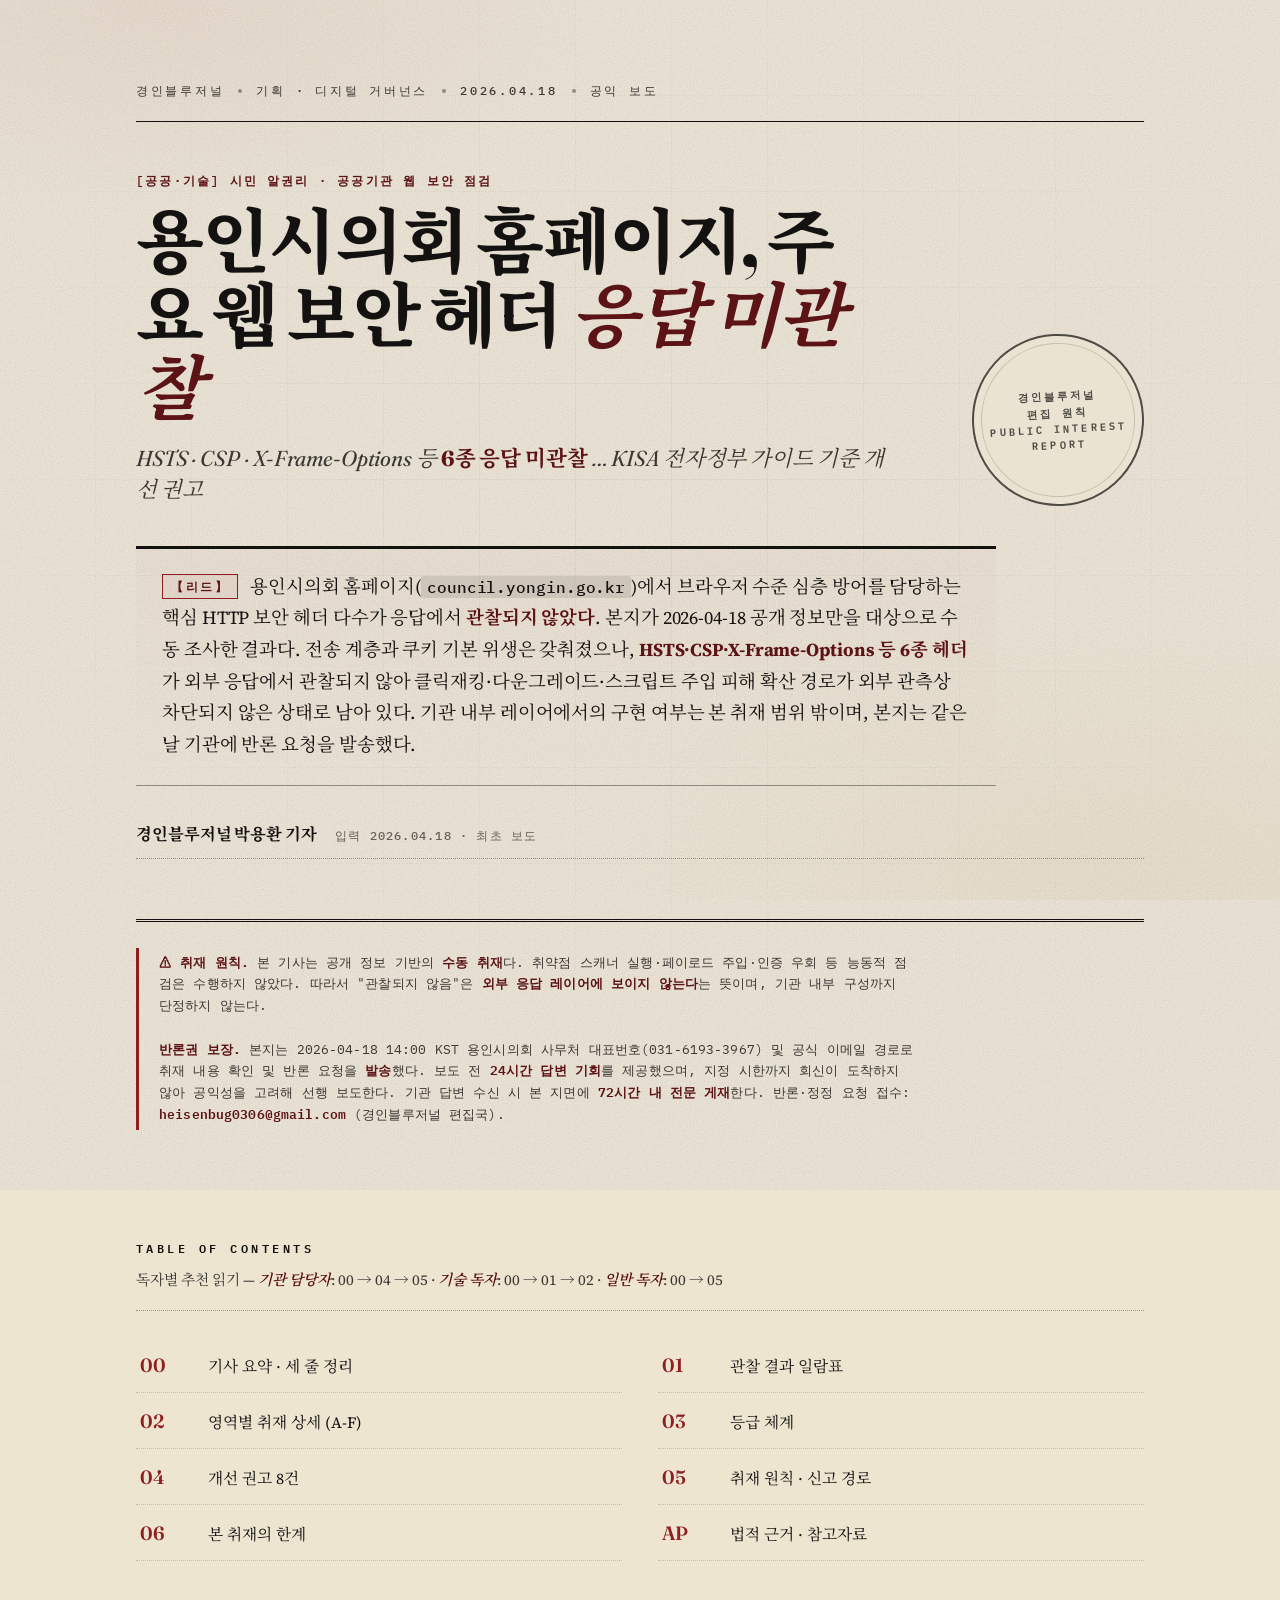
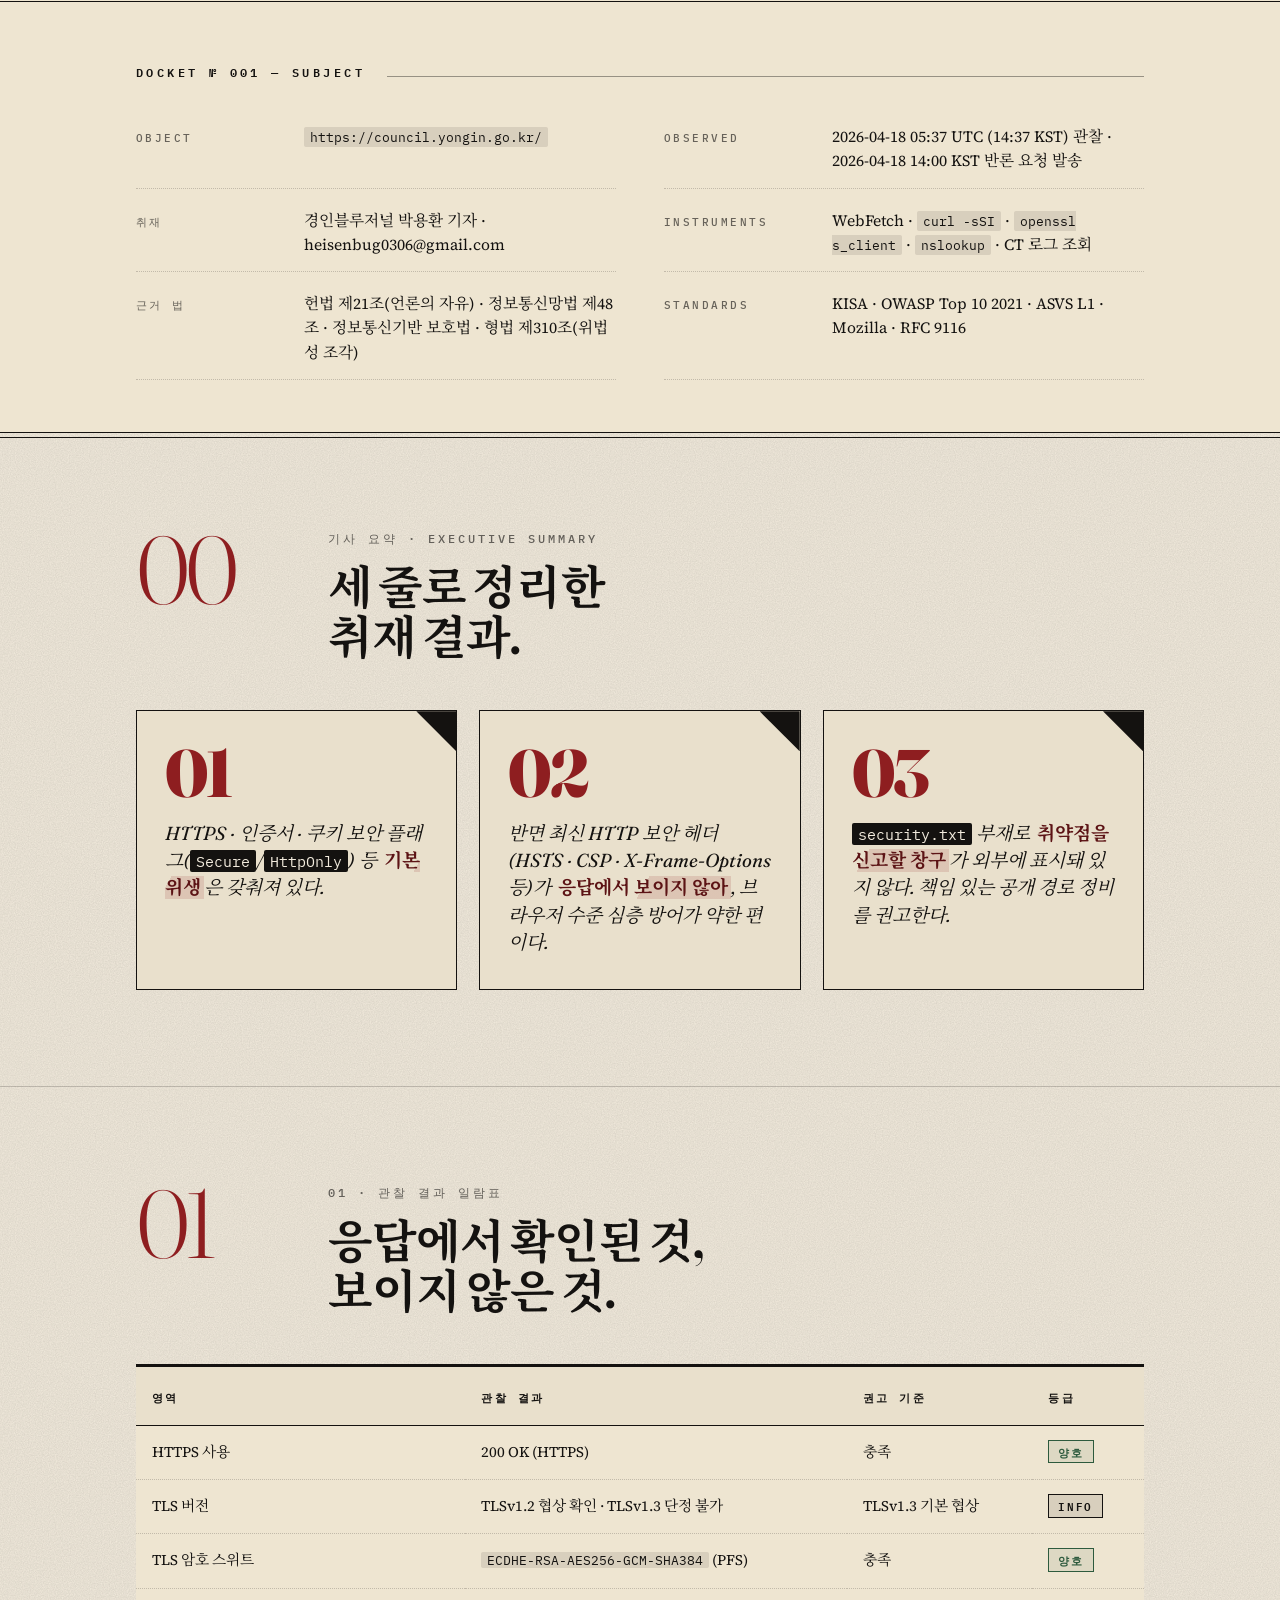
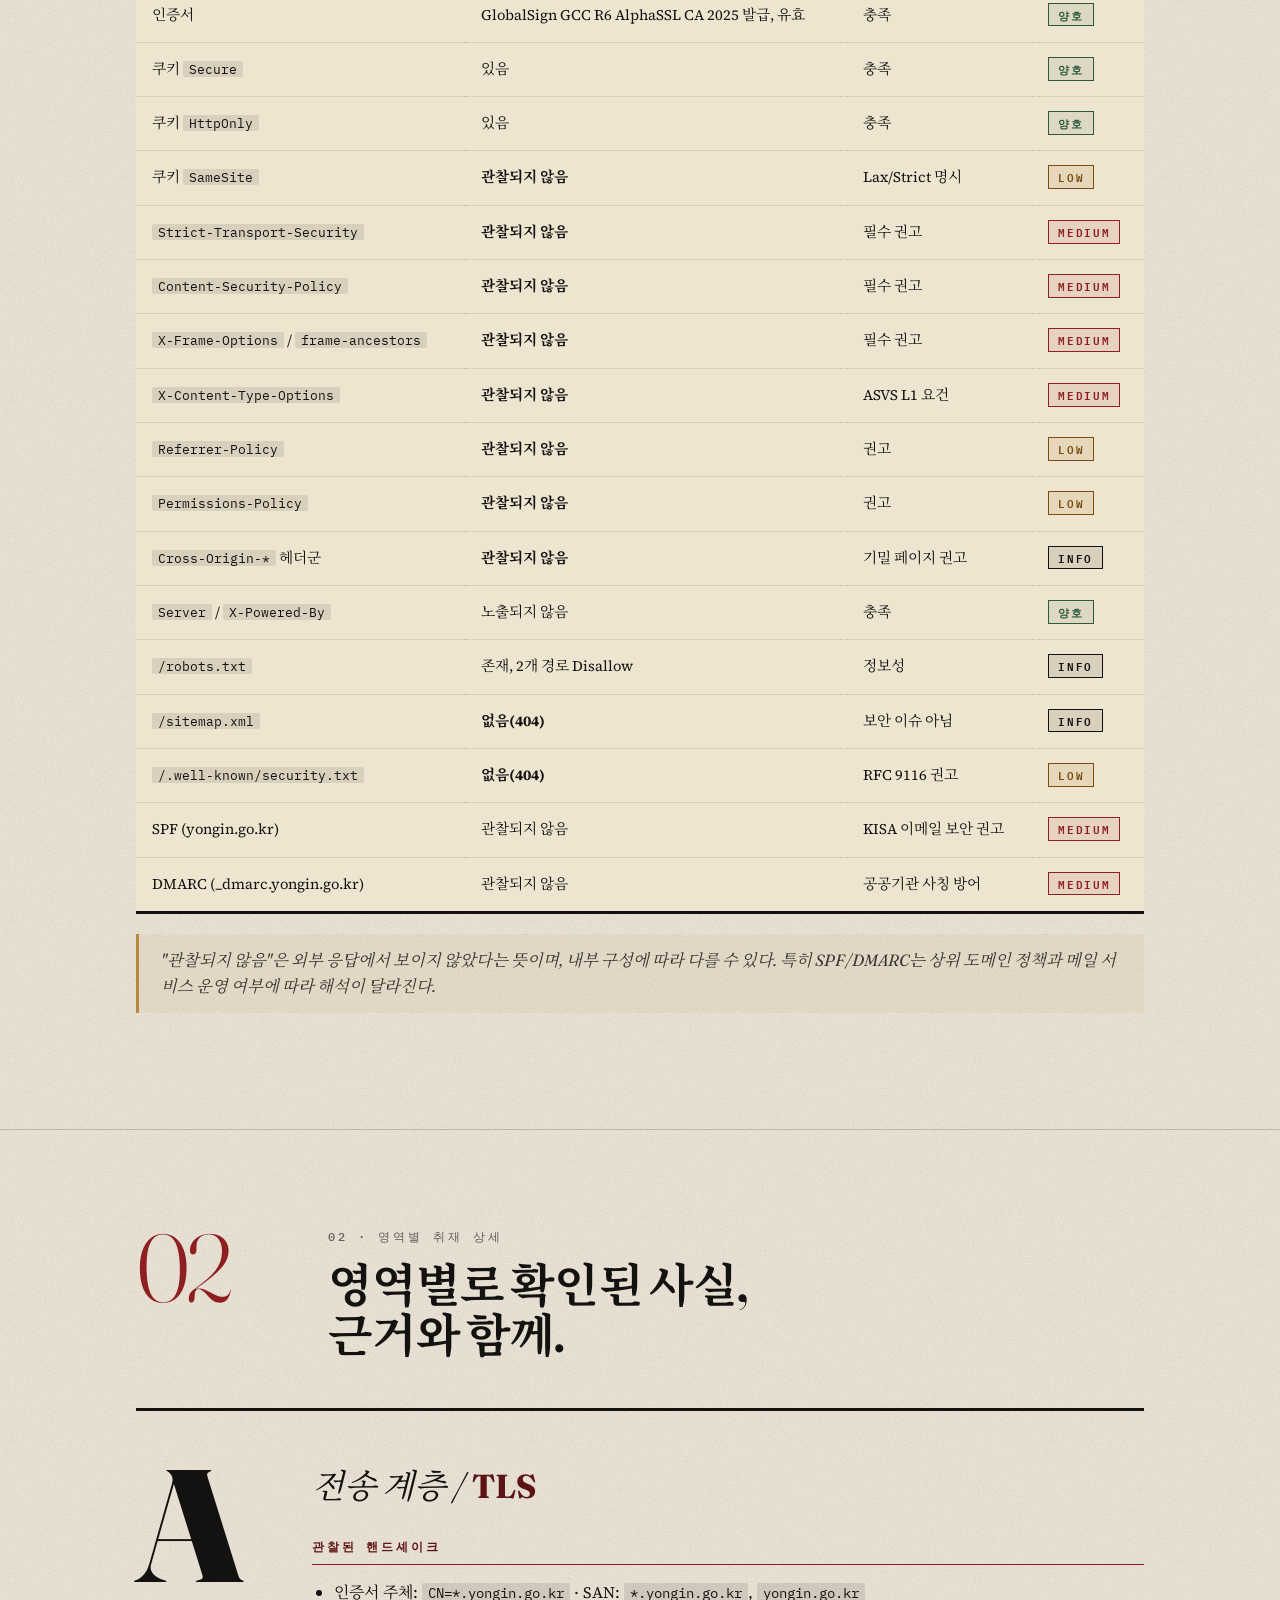
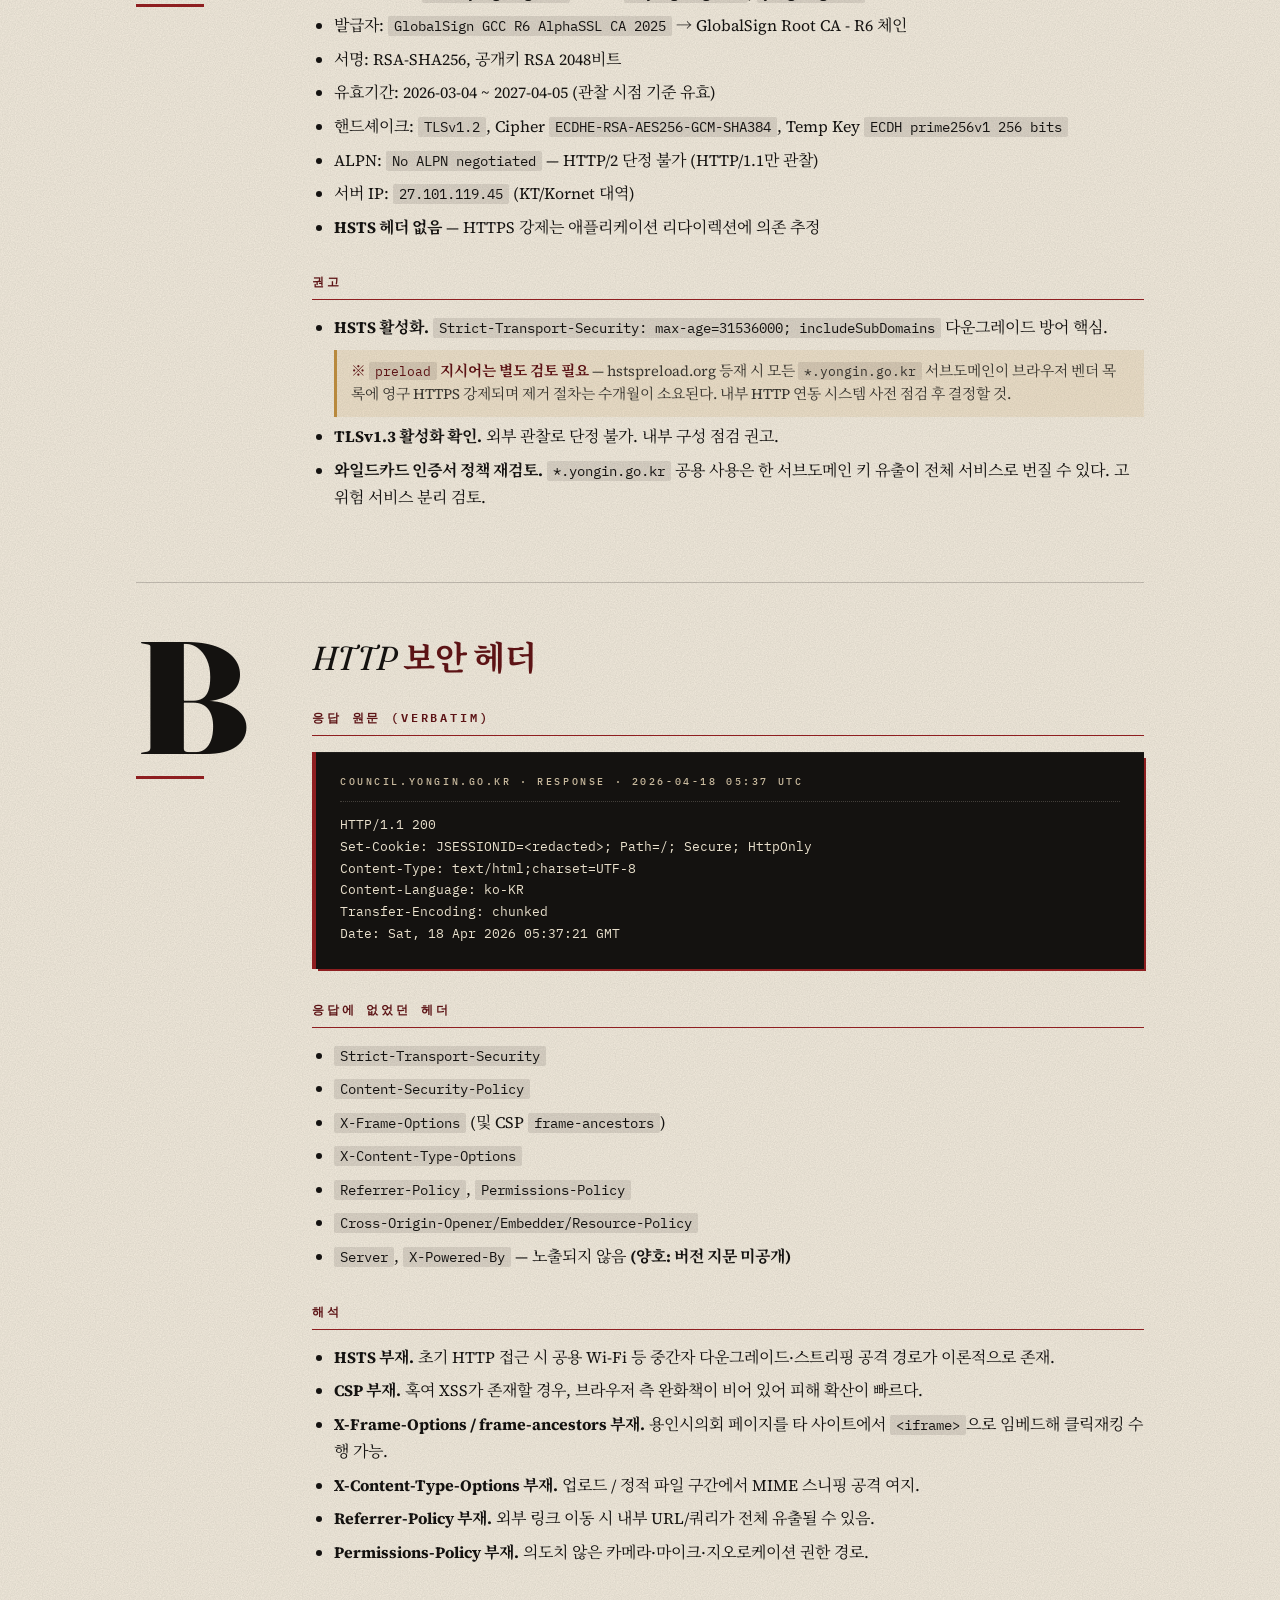
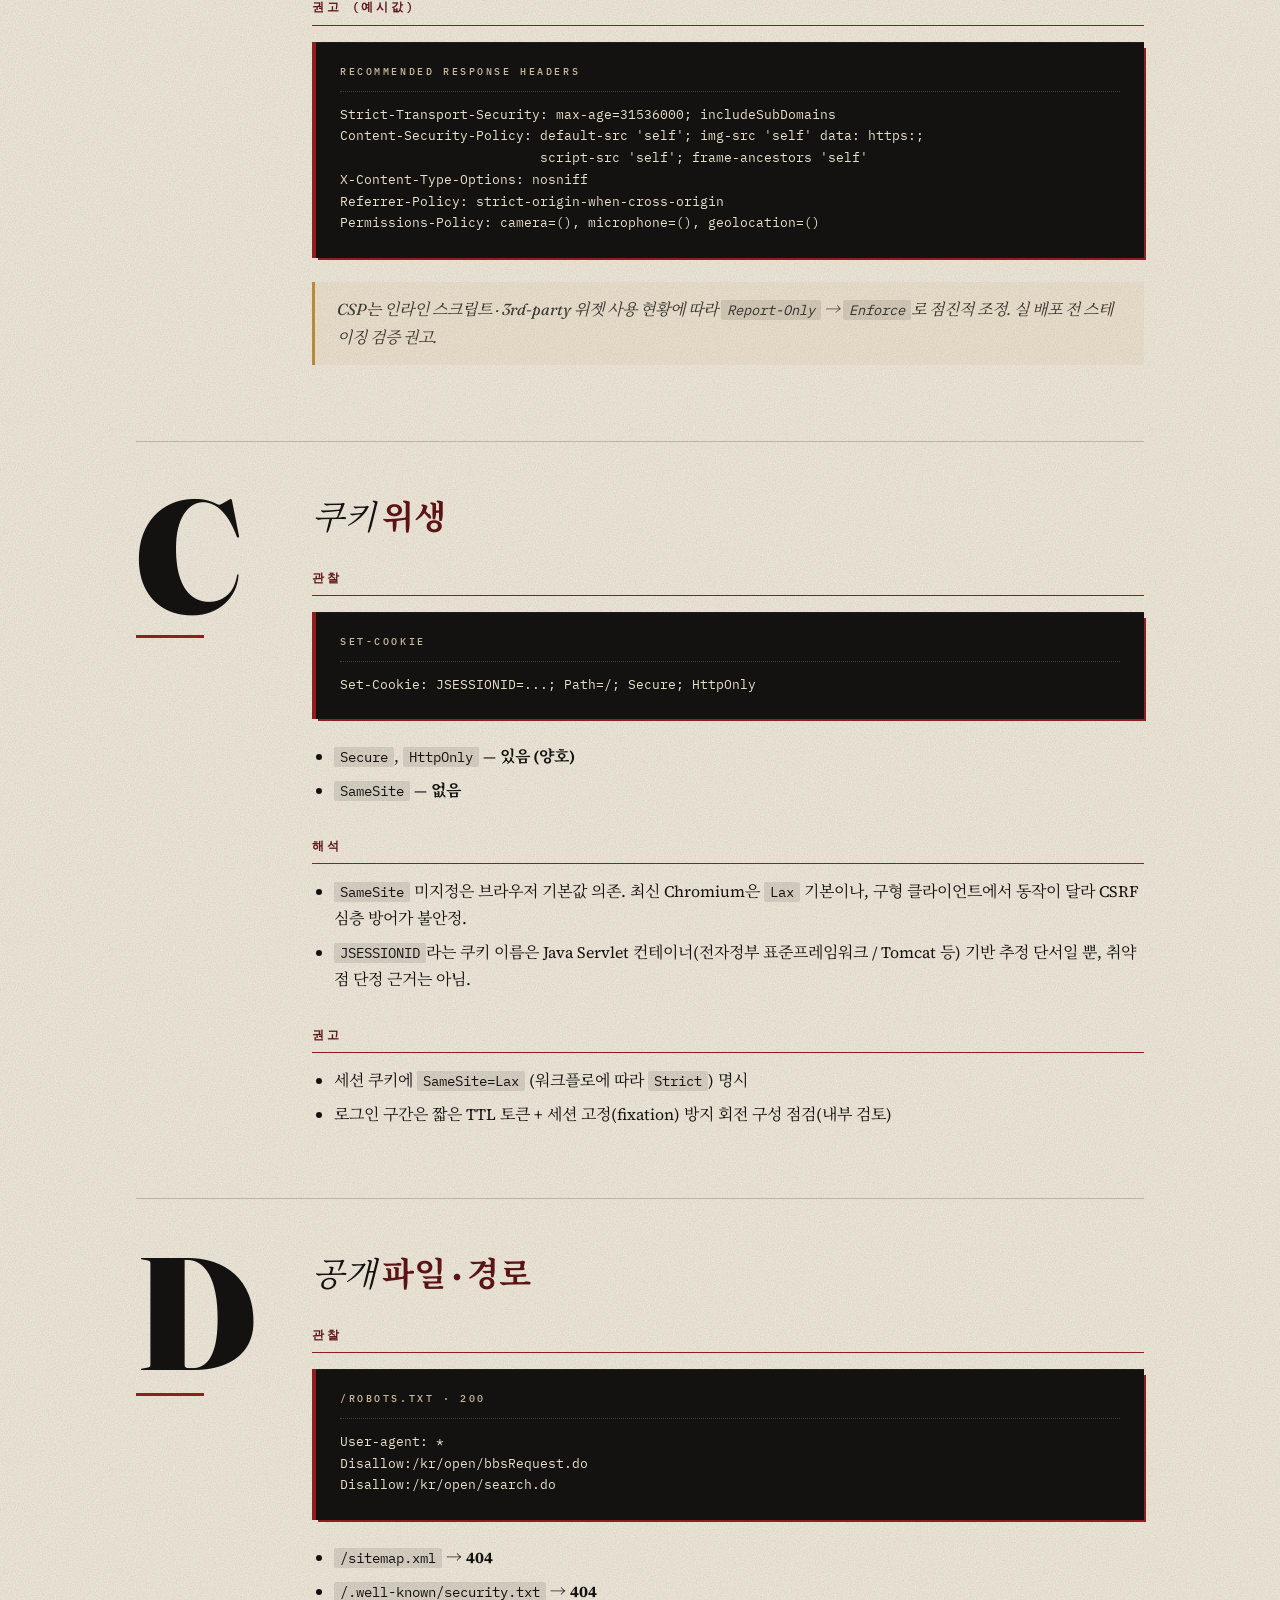
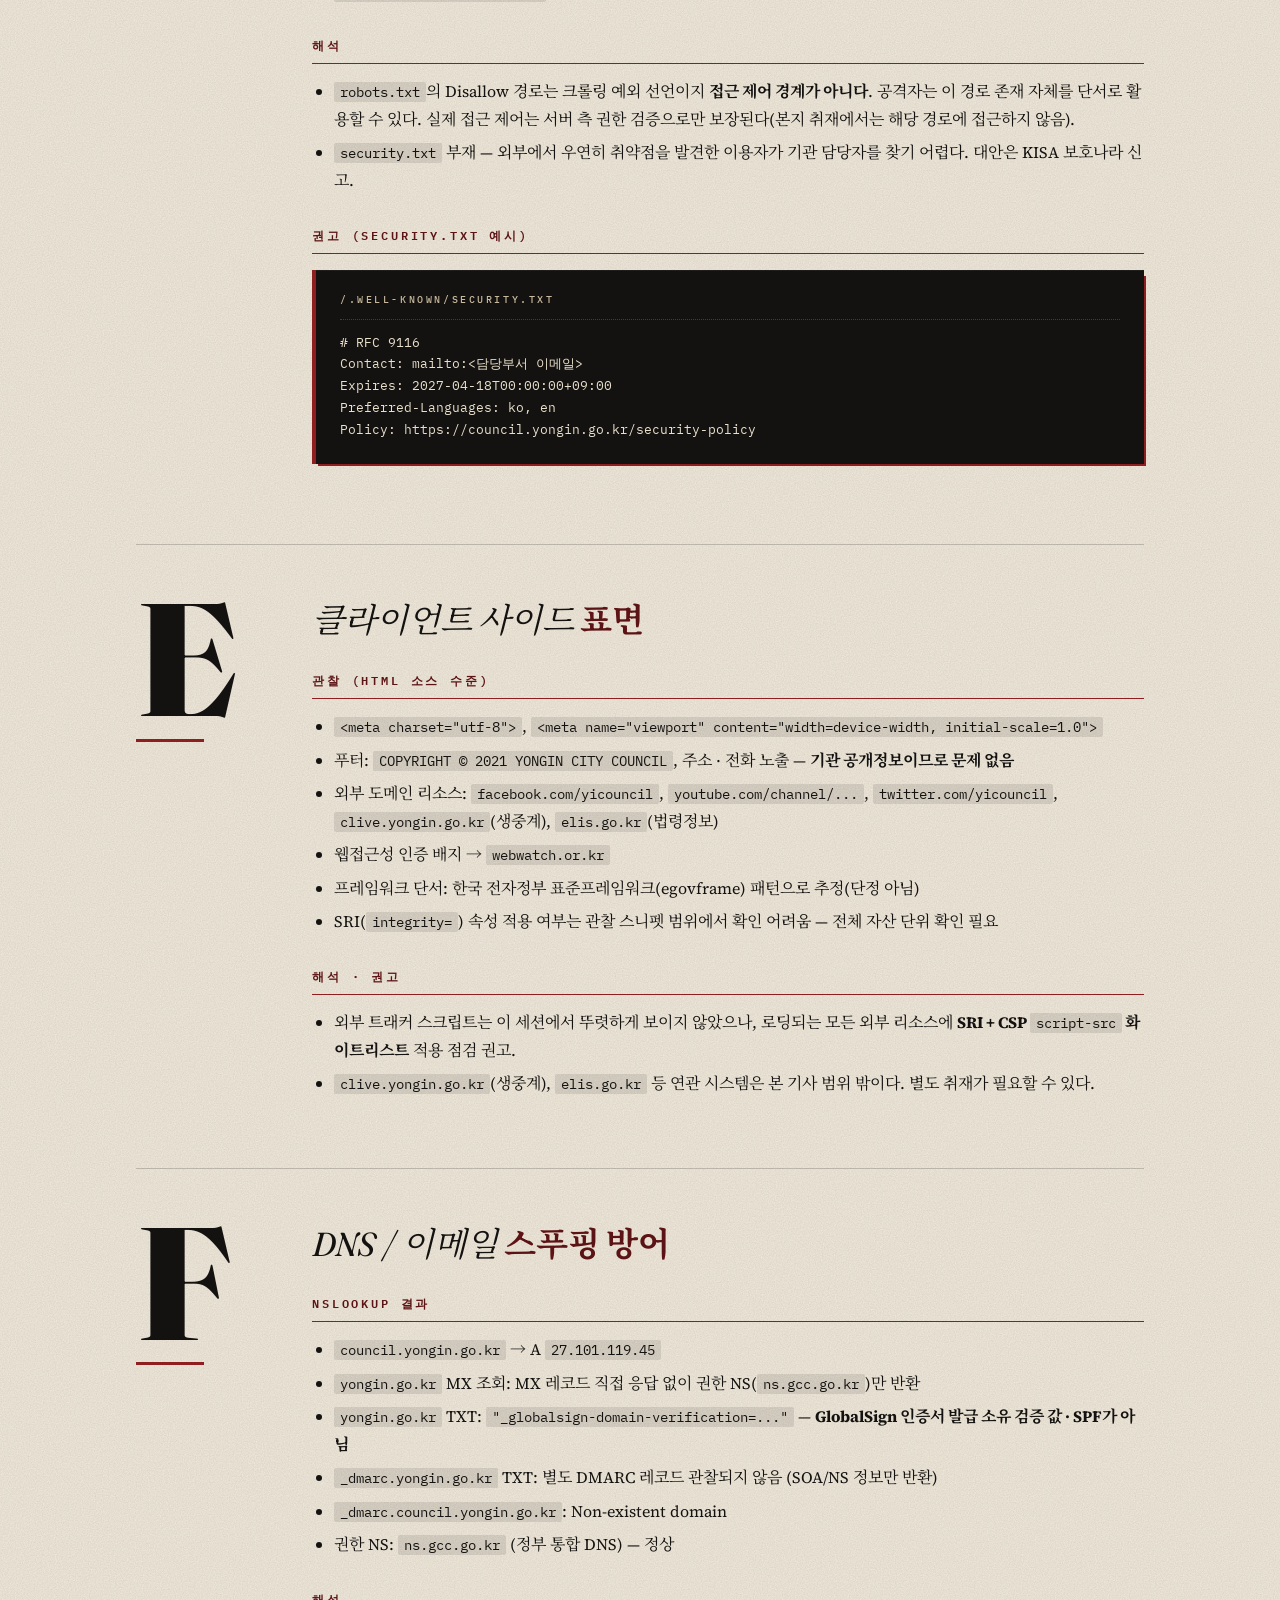
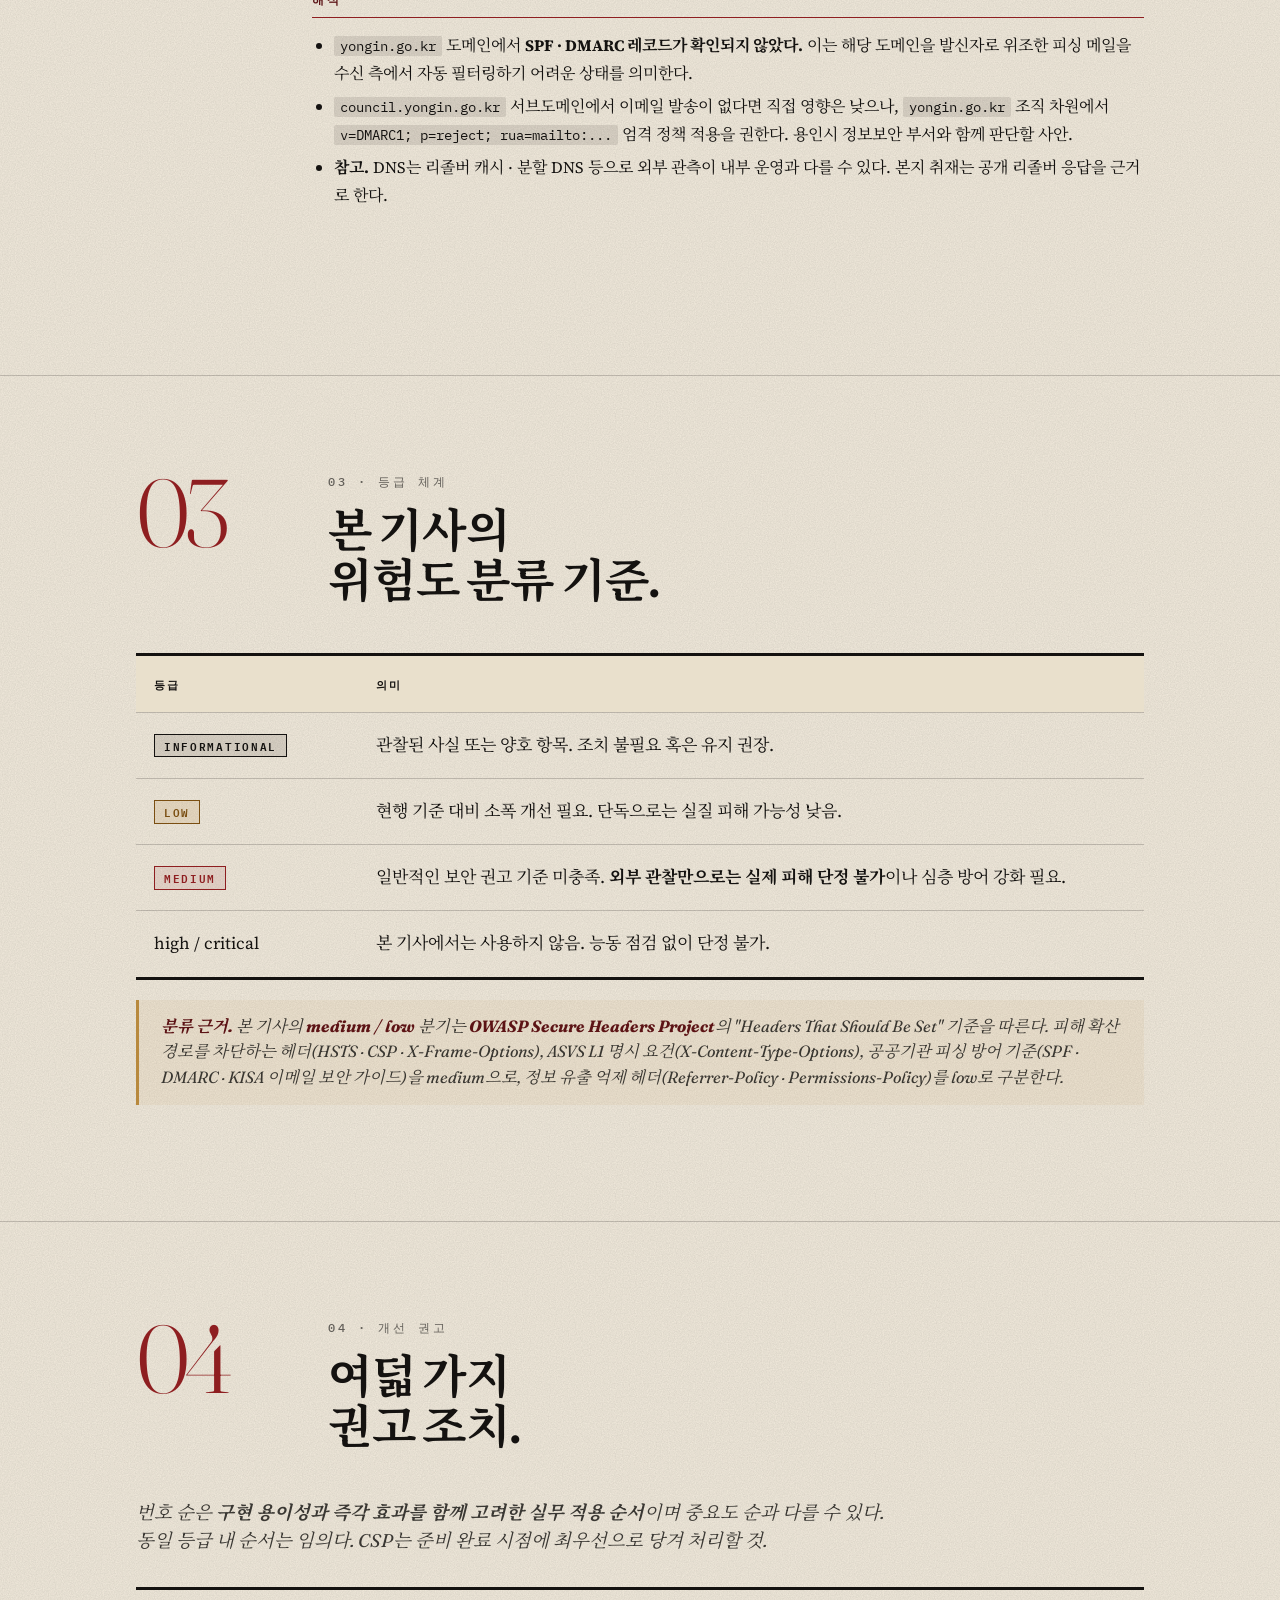
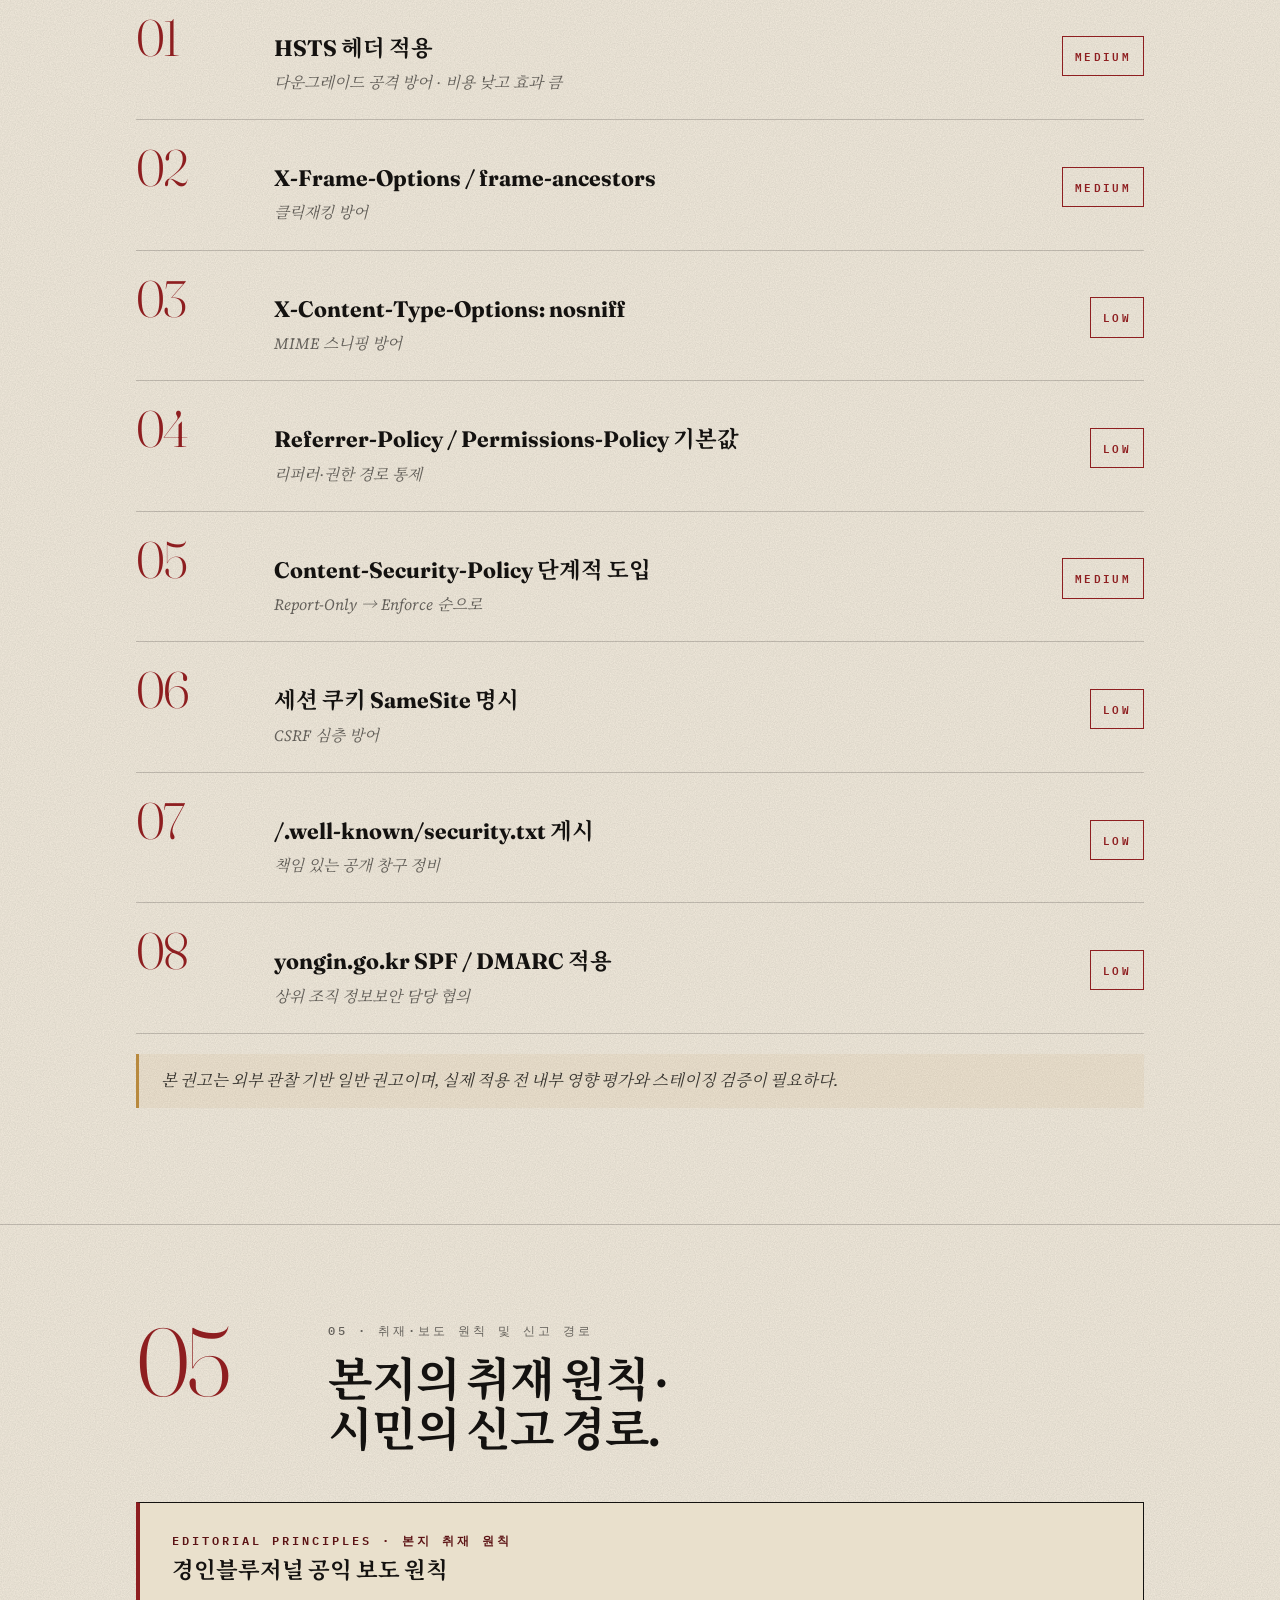
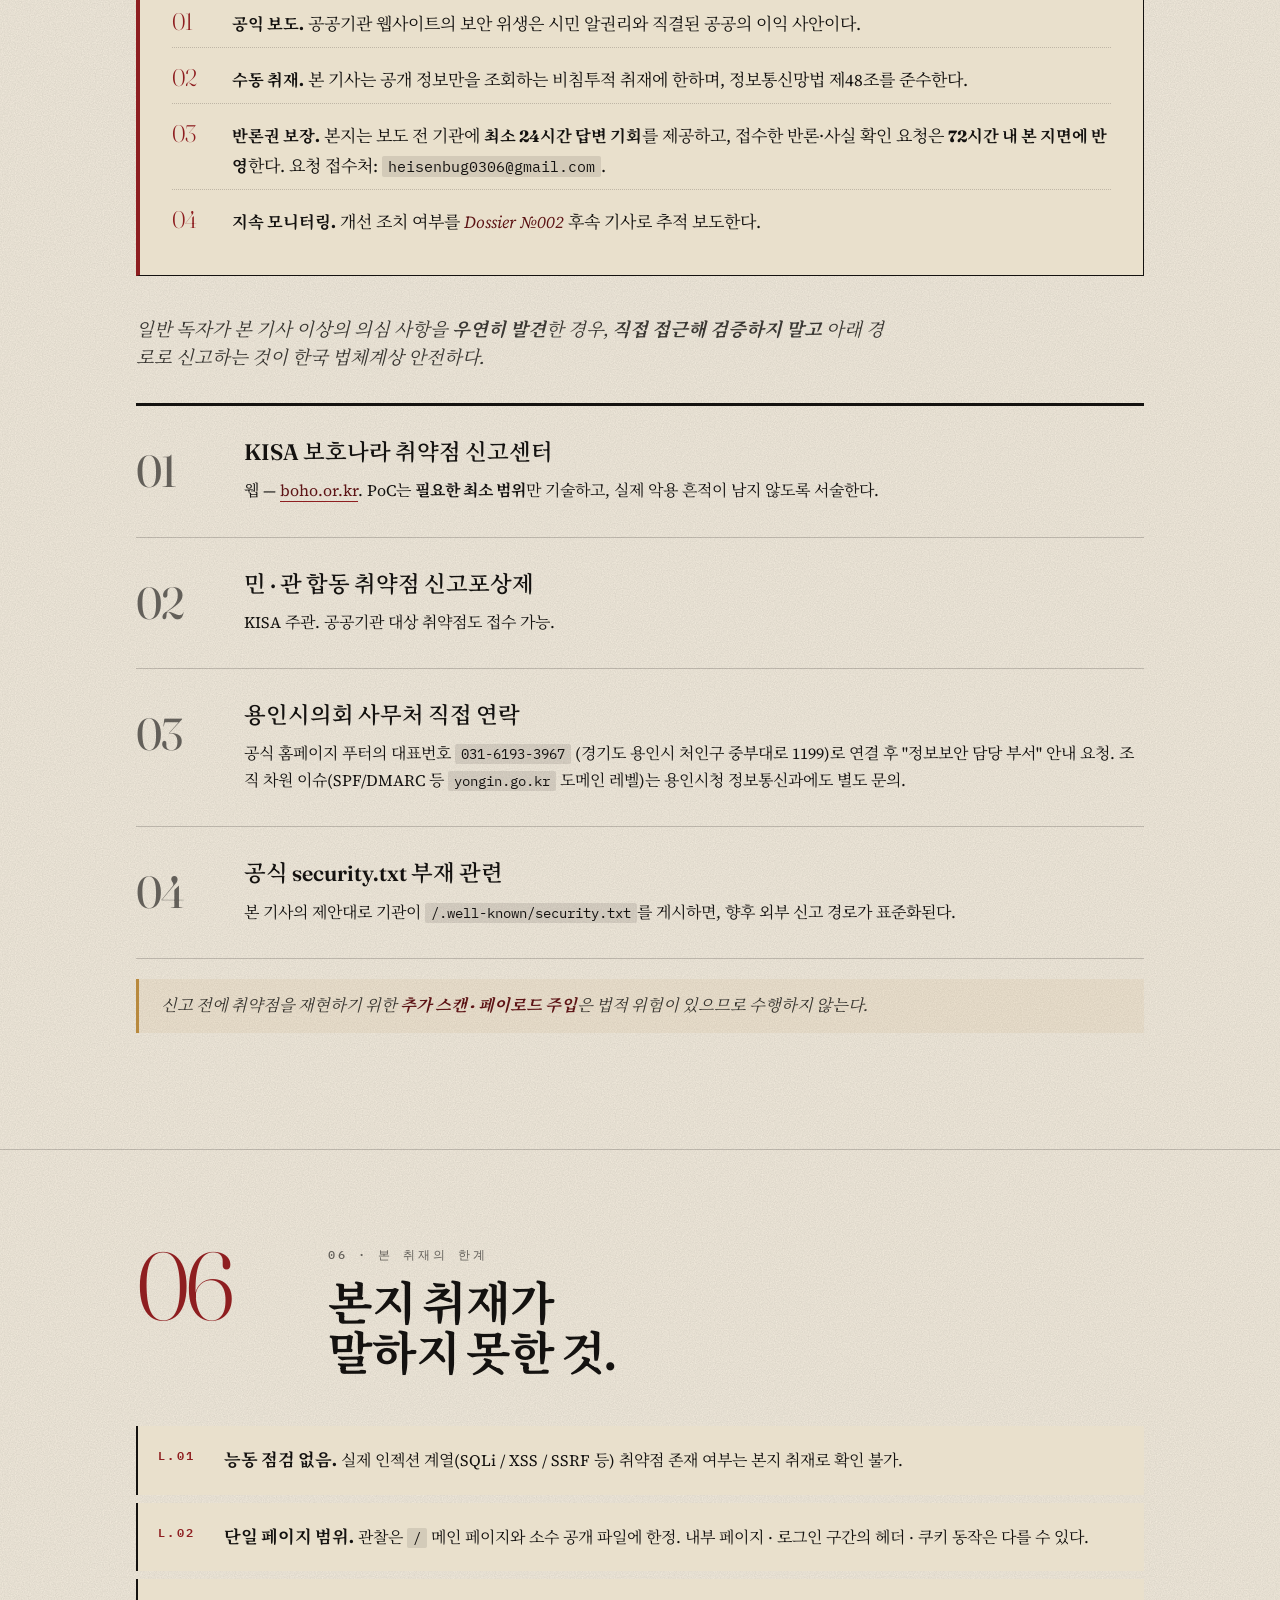
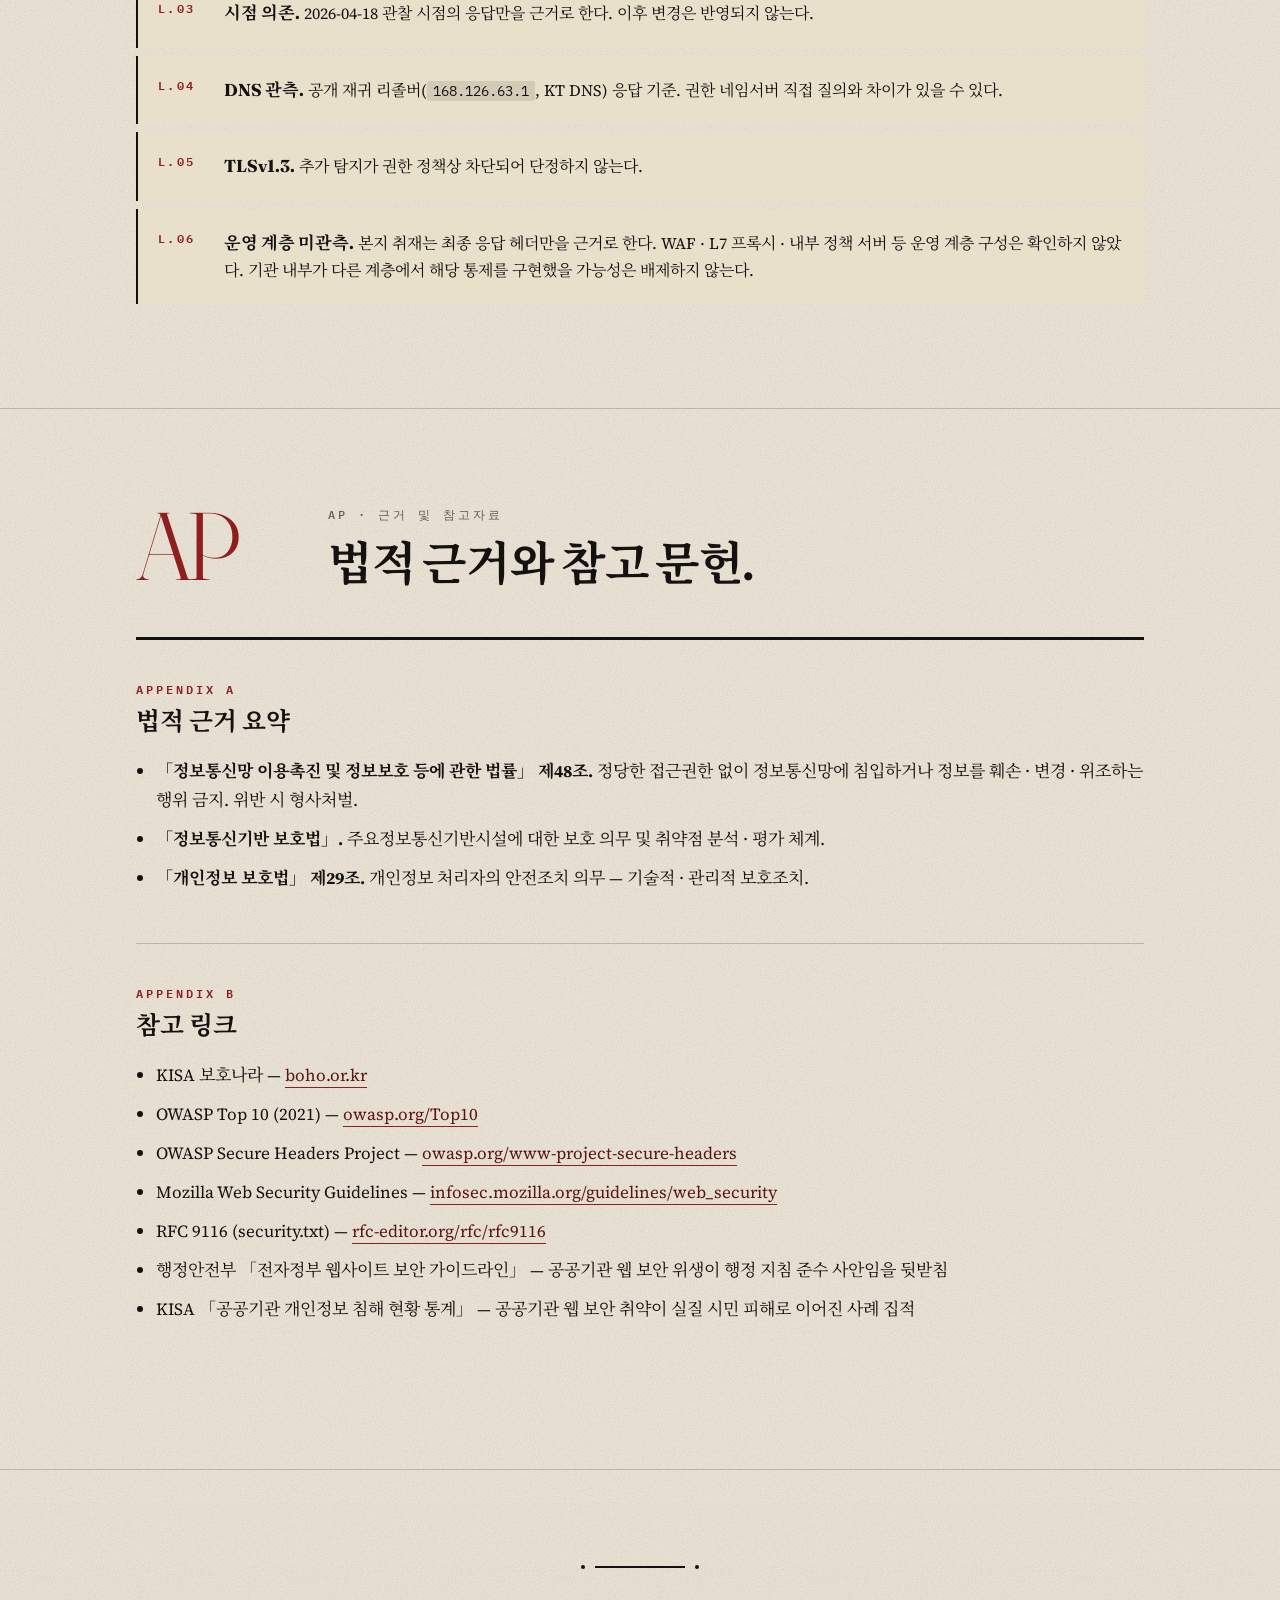
==== index.html @ bea43723 "Initial commit: Dossier №001 · 용인시의회 웹 보안 관찰 기사 - 경인블루저널 박용환 기자 공익 보도 기획 기사 - council.yongin.go.kr 수" ====
<!DOCTYPE html>
<html lang="ko">
<head>
<meta charset="UTF-8">
<meta name="viewport" content="width=device-width, initial-scale=1">
<title>용인시의회 홈페이지, 주요 웹 보안 헤더 응답 미관찰 — 경인블루저널</title>
<meta name="description" content="경인블루저널 기획 취재. 용인시의회(council.yongin.go.kr) HTTP 보안 헤더 6종 응답 미관찰. 2026-04-18 공개 정보 기반 조사.">
<link rel="stylesheet" href="fonts/fonts.css">
<link rel="stylesheet" href="styles.css">
</head>
<body>
<div class="scroll-progress" id="progress" aria-hidden="true"></div>

<!-- MASTHEAD · 기사 Hero -->
<header class="masthead">
  <div class="wrap masthead__inner stagger">
    <div class="masthead__eyebrow">
      <span>경인블루저널</span>
      <span class="dot" aria-hidden="true"></span>
      <span>기획 · 디지털 거버넌스</span>
      <span class="dot" aria-hidden="true"></span>
      <span>2026.04.18</span>
      <span class="dot" aria-hidden="true"></span>
      <span>공익 보도</span>
    </div>

    <div class="masthead__display">
      <div class="masthead__headline">
        <p class="masthead__kicker">[공공·기술] 시민 알권리 · 공공기관 웹 보안 점검</p>
        <h1 class="masthead__title-main">용인시의회 홈페이지, 주요 웹 보안 헤더 <em>응답 미관찰</em></h1>
        <p class="masthead__subtitle">HSTS · CSP · X-Frame-Options 등 <strong>6종 응답 미관찰</strong> … KISA 전자정부 가이드 기준 개선 권고</p>
      </div>
      <div class="masthead__stamp" aria-hidden="true">
        <span>경인블루저널<br>편집 원칙<br>PUBLIC INTEREST<br>REPORT</span>
      </div>
    </div>

    <p class="masthead__lead">
      <strong>【리드】</strong> 용인시의회 홈페이지(<code>council.yongin.go.kr</code>)에서 브라우저 수준 심층 방어를 담당하는 핵심 HTTP 보안 헤더 다수가 응답에서 <strong>관찰되지 않았다</strong>. 본지가 2026-04-18 공개 정보만을 대상으로 수동 조사한 결과다. 전송 계층과 쿠키 기본 위생은 갖춰졌으나, <strong>HSTS·CSP·X-Frame-Options 등 6종 헤더</strong>가 외부 응답에서 관찰되지 않아 클릭재킹·다운그레이드·스크립트 주입 피해 확산 경로가 외부 관측상 차단되지 않은 상태로 남아 있다. 기관 내부 레이어에서의 구현 여부는 본 취재 범위 밖이며, 본지는 같은 날 기관에 반론 요청을 발송했다.
    </p>

    <div class="masthead__byline">
      <span class="byline__author">경인블루저널 박용환 기자</span>
      <span class="byline__date">입력 2026.04.18 · 최초 보도</span>
    </div>

    <div class="masthead__foot">
      <p class="disclaimer">
        <strong>⚠ 취재 원칙.</strong> 본 기사는 공개 정보 기반의 <strong>수동 취재</strong>다. 취약점 스캐너 실행·페이로드 주입·인증 우회 등 능동적 점검은 수행하지 않았다. 따라서 "관찰되지 않음"은 <strong>외부 응답 레이어에 보이지 않는다</strong>는 뜻이며, 기관 내부 구성까지 단정하지 않는다.<br><br>
        <strong>반론권 보장.</strong> 본지는 2026-04-18 14:00 KST 용인시의회 사무처 대표번호(031-6193-3967) 및 공식 이메일 경로로 취재 내용 확인 및 반론 요청을 <strong>발송</strong>했다. 보도 전 <strong>24시간 답변 기회</strong>를 제공했으며, 지정 시한까지 회신이 도착하지 않아 공익성을 고려해 선행 보도한다. 기관 답변 수신 시 본 지면에 <strong>72시간 내 전문 게재</strong>한다. 반론·정정 요청 접수: <strong>heisenbug0306@gmail.com</strong> (경인블루저널 편집국).
      </p>
    </div>
  </div>
</header>

<!-- TABLE OF CONTENTS -->
<nav class="toc reveal" aria-label="문서 목차">
  <div class="wrap">
    <div class="toc__head">
      <span class="toc__label">Table of Contents</span>
      <p class="toc__sub">독자별 추천 읽기 — <em>기관 담당자</em>: 00 → 04 → 05 · <em>기술 독자</em>: 00 → 01 → 02 · <em>일반 독자</em>: 00 → 05</p>
    </div>
    <ol class="toc__list">
      <li><a href="#summary"><span class="toc__num">00</span><span class="toc__text">기사 요약 · 세 줄 정리</span></a></li>
      <li><a href="#ledger"><span class="toc__num">01</span><span class="toc__text">관찰 결과 일람표</span></a></li>
      <li><a href="#observations"><span class="toc__num">02</span><span class="toc__text">영역별 취재 상세 (A-F)</span></a></li>
      <li><a href="#risk"><span class="toc__num">03</span><span class="toc__text">등급 체계</span></a></li>
      <li><a href="#recs"><span class="toc__num">04</span><span class="toc__text">개선 권고 8건</span></a></li>
      <li><a href="#disclosure"><span class="toc__num">05</span><span class="toc__text">취재 원칙 · 신고 경로</span></a></li>
      <li><a href="#limits"><span class="toc__num">06</span><span class="toc__text">본 취재의 한계</span></a></li>
      <li><a href="#appendix"><span class="toc__num">AP</span><span class="toc__text">법적 근거 · 참고자료</span></a></li>
    </ol>
  </div>
</nav>

<!-- DOCKET -->
<section class="docket reveal">
  <div class="wrap">
    <div class="docket__head">
      <span class="docket__label">Docket № 001 — Subject</span>
      <div class="docket__rule"></div>
    </div>
    <dl class="docket__list">
      <div><dt>Object</dt><dd><code>https://council.yongin.go.kr/</code></dd></div>
      <div><dt>Observed</dt><dd>2026-04-18 05:37 UTC (14:37 KST) 관찰 · 2026-04-18 14:00 KST 반론 요청 발송</dd></div>
      <div><dt>취재</dt><dd>경인블루저널 박용환 기자 · heisenbug0306@gmail.com</dd></div>
      <div><dt>Instruments</dt><dd>WebFetch · <code>curl -sSI</code> · <code>openssl s_client</code> · <code>nslookup</code> · CT 로그 조회</dd></div>
      <div><dt>근거 법</dt><dd>헌법 제21조(언론의 자유) · 정보통신망법 제48조 · 정보통신기반 보호법 · 형법 제310조(위법성 조각)</dd></div>
      <div><dt>Standards</dt><dd>KISA · OWASP Top 10 2021 · ASVS L1 · Mozilla · RFC 9116</dd></div>
    </dl>
  </div>
</section>

<!-- 00 EXECUTIVE SUMMARY -->
<section class="section reveal" id="summary">
  <div class="wrap">
    <header class="section__head">
      <div class="section__num">00</div>
      <div>
        <span class="section__label">기사 요약 · Executive Summary</span>
        <h2 class="section__title">세 줄로 정리한<br>취재 결과.</h2>
      </div>
    </header>
    <ol class="summary-grid">
      <li>
        <span class="summary__num">01</span>
        <p>HTTPS · 인증서 · 쿠키 보안 플래그(<code>Secure</code>/<code>HttpOnly</code>) 등 <em>기본 위생</em>은 갖춰져 있다.</p>
      </li>
      <li>
        <span class="summary__num">02</span>
        <p>반면 최신 HTTP 보안 헤더(HSTS · CSP · X-Frame-Options 등)가 <em>응답에서 보이지 않아</em>, 브라우저 수준 심층 방어가 약한 편이다.</p>
      </li>
      <li>
        <span class="summary__num">03</span>
        <p><code>security.txt</code> 부재로 <em>취약점을 신고할 창구</em>가 외부에 표시돼 있지 않다. 책임 있는 공개 경로 정비를 권고한다.</p>
      </li>
    </ol>
  </div>
</section>

<!-- 01 LEDGER -->
<section class="section reveal" id="ledger">
  <div class="wrap">
    <header class="section__head">
      <div class="section__num">01</div>
      <div>
        <span class="section__label">01 · 관찰 결과 일람표</span>
        <h2 class="section__title">응답에서 확인된 것,<br>보이지 않은 것.</h2>
      </div>
    </header>
    <div class="ledger-wrap">
      <table class="ledger">
        <thead>
          <tr><th scope="col">영역</th><th scope="col">관찰 결과</th><th scope="col">권고 기준</th><th scope="col">등급</th></tr>
        </thead>
        <tbody>
          <tr><td>HTTPS 사용</td><td>200 OK (HTTPS)</td><td>충족</td><td><span class="chip chip--ok">양호</span></td></tr>
          <tr><td>TLS 버전</td><td>TLSv1.2 협상 확인 · TLSv1.3 단정 불가</td><td>TLSv1.3 기본 협상</td><td><span class="chip chip--info">info</span></td></tr>
          <tr><td>TLS 암호 스위트</td><td><code>ECDHE-RSA-AES256-GCM-SHA384</code> (PFS)</td><td>충족</td><td><span class="chip chip--ok">양호</span></td></tr>
          <tr><td>인증서</td><td>GlobalSign GCC R6 AlphaSSL CA 2025 발급, 유효</td><td>충족</td><td><span class="chip chip--ok">양호</span></td></tr>
          <tr><td>쿠키 <code>Secure</code></td><td>있음</td><td>충족</td><td><span class="chip chip--ok">양호</span></td></tr>
          <tr><td>쿠키 <code>HttpOnly</code></td><td>있음</td><td>충족</td><td><span class="chip chip--ok">양호</span></td></tr>
          <tr><td>쿠키 <code>SameSite</code></td><td><strong>관찰되지 않음</strong></td><td>Lax/Strict 명시</td><td><span class="chip chip--low">low</span></td></tr>
          <tr><td><code>Strict-Transport-Security</code></td><td><strong>관찰되지 않음</strong></td><td>필수 권고</td><td><span class="chip chip--medium">medium</span></td></tr>
          <tr><td><code>Content-Security-Policy</code></td><td><strong>관찰되지 않음</strong></td><td>필수 권고</td><td><span class="chip chip--medium">medium</span></td></tr>
          <tr><td><code>X-Frame-Options</code> / <code>frame-ancestors</code></td><td><strong>관찰되지 않음</strong></td><td>필수 권고</td><td><span class="chip chip--medium">medium</span></td></tr>
          <tr><td><code>X-Content-Type-Options</code></td><td><strong>관찰되지 않음</strong></td><td>ASVS L1 요건</td><td><span class="chip chip--medium">medium</span></td></tr>
          <tr><td><code>Referrer-Policy</code></td><td><strong>관찰되지 않음</strong></td><td>권고</td><td><span class="chip chip--low">low</span></td></tr>
          <tr><td><code>Permissions-Policy</code></td><td><strong>관찰되지 않음</strong></td><td>권고</td><td><span class="chip chip--low">low</span></td></tr>
          <tr><td><code>Cross-Origin-*</code> 헤더군</td><td><strong>관찰되지 않음</strong></td><td>기밀 페이지 권고</td><td><span class="chip chip--info">info</span></td></tr>
          <tr><td><code>Server</code> / <code>X-Powered-By</code></td><td>노출되지 않음</td><td>충족</td><td><span class="chip chip--ok">양호</span></td></tr>
          <tr><td><code>/robots.txt</code></td><td>존재, 2개 경로 Disallow</td><td>정보성</td><td><span class="chip chip--info">info</span></td></tr>
          <tr><td><code>/sitemap.xml</code></td><td><strong>없음(404)</strong></td><td>보안 이슈 아님</td><td><span class="chip chip--info">info</span></td></tr>
          <tr><td><code>/.well-known/security.txt</code></td><td><strong>없음(404)</strong></td><td>RFC 9116 권고</td><td><span class="chip chip--low">low</span></td></tr>
          <tr><td>SPF (yongin.go.kr)</td><td>관찰되지 않음</td><td>KISA 이메일 보안 권고</td><td><span class="chip chip--medium">medium</span></td></tr>
          <tr><td>DMARC (_dmarc.yongin.go.kr)</td><td>관찰되지 않음</td><td>공공기관 사칭 방어</td><td><span class="chip chip--medium">medium</span></td></tr>
        </tbody>
      </table>
    </div>
    <p class="note">"관찰되지 않음"은 외부 응답에서 보이지 않았다는 뜻이며, 내부 구성에 따라 다를 수 있다. 특히 SPF/DMARC는 상위 도메인 정책과 메일 서비스 운영 여부에 따라 해석이 달라진다.</p>
  </div>
</section>

<!-- 02 OBSERVATIONS -->
<section class="section reveal" id="observations">
  <div class="wrap">
    <header class="section__head">
      <div class="section__num">02</div>
      <div>
        <span class="section__label">02 · 영역별 취재 상세</span>
        <h2 class="section__title">영역별로 확인된 사실,<br>근거와 함께.</h2>
      </div>
    </header>

    <article class="observation">
      <div class="observation__letter" aria-hidden="true">A</div>
      <div class="observation__body">
        <h3>전송 계층 / <em>TLS</em></h3>
        <h4>관찰된 핸드셰이크</h4>
        <ul>
          <li>인증서 주체: <code>CN=*.yongin.go.kr</code> · SAN: <code>*.yongin.go.kr</code>, <code>yongin.go.kr</code></li>
          <li>발급자: <code>GlobalSign GCC R6 AlphaSSL CA 2025</code> → GlobalSign Root CA - R6 체인</li>
          <li>서명: RSA-SHA256, 공개키 RSA 2048비트</li>
          <li>유효기간: 2026-03-04 ~ 2027-04-05 (관찰 시점 기준 유효)</li>
          <li>핸드셰이크: <code>TLSv1.2</code>, Cipher <code>ECDHE-RSA-AES256-GCM-SHA384</code>, Temp Key <code>ECDH prime256v1 256 bits</code></li>
          <li>ALPN: <code>No ALPN negotiated</code> — HTTP/2 단정 불가 (HTTP/1.1만 관찰)</li>
          <li>서버 IP: <code>27.101.119.45</code> (KT/Kornet 대역)</li>
          <li><strong>HSTS 헤더 없음</strong> — HTTPS 강제는 애플리케이션 리다이렉션에 의존 추정</li>
        </ul>
        <h4>권고</h4>
        <ul>
          <li><strong>HSTS 활성화.</strong> <code>Strict-Transport-Security: max-age=31536000; includeSubDomains</code> 다운그레이드 방어 핵심. <span class="caution"><strong>※ <code>preload</code> 지시어는 별도 검토 필요</strong> — hstspreload.org 등재 시 모든 <code>*.yongin.go.kr</code> 서브도메인이 브라우저 벤더 목록에 영구 HTTPS 강제되며 제거 절차는 수개월이 소요된다. 내부 HTTP 연동 시스템 사전 점검 후 결정할 것.</span></li>
          <li><strong>TLSv1.3 활성화 확인.</strong> 외부 관찰로 단정 불가. 내부 구성 점검 권고.</li>
          <li><strong>와일드카드 인증서 정책 재검토.</strong> <code>*.yongin.go.kr</code> 공용 사용은 한 서브도메인 키 유출이 전체 서비스로 번질 수 있다. 고위험 서비스 분리 검토.</li>
        </ul>
      </div>
    </article>

    <article class="observation">
      <div class="observation__letter" aria-hidden="true">B</div>
      <div class="observation__body">
        <h3>HTTP <em>보안 헤더</em></h3>
        <h4>응답 원문 (verbatim)</h4>
        <pre class="evidence" data-label="council.yongin.go.kr · response · 2026-04-18 05:37 UTC">HTTP/1.1 200
Set-Cookie: JSESSIONID=&lt;redacted&gt;; Path=/; Secure; HttpOnly
Content-Type: text/html;charset=UTF-8
Content-Language: ko-KR
Transfer-Encoding: chunked
Date: Sat, 18 Apr 2026 05:37:21 GMT</pre>

        <h4>응답에 없었던 헤더</h4>
        <ul>
          <li><code>Strict-Transport-Security</code></li>
          <li><code>Content-Security-Policy</code></li>
          <li><code>X-Frame-Options</code> (및 CSP <code>frame-ancestors</code>)</li>
          <li><code>X-Content-Type-Options</code></li>
          <li><code>Referrer-Policy</code>, <code>Permissions-Policy</code></li>
          <li><code>Cross-Origin-Opener/Embedder/Resource-Policy</code></li>
          <li><code>Server</code>, <code>X-Powered-By</code> — 노출되지 않음 <strong>(양호: 버전 지문 미공개)</strong></li>
        </ul>

        <h4>해석</h4>
        <ul>
          <li><strong>HSTS 부재.</strong> 초기 HTTP 접근 시 공용 Wi-Fi 등 중간자 다운그레이드·스트리핑 공격 경로가 이론적으로 존재.</li>
          <li><strong>CSP 부재.</strong> 혹여 XSS가 존재할 경우, 브라우저 측 완화책이 비어 있어 피해 확산이 빠르다.</li>
          <li><strong>X-Frame-Options / frame-ancestors 부재.</strong> 용인시의회 페이지를 타 사이트에서 <code>&lt;iframe&gt;</code>으로 임베드해 클릭재킹 수행 가능.</li>
          <li><strong>X-Content-Type-Options 부재.</strong> 업로드 / 정적 파일 구간에서 MIME 스니핑 공격 여지.</li>
          <li><strong>Referrer-Policy 부재.</strong> 외부 링크 이동 시 내부 URL/쿼리가 전체 유출될 수 있음.</li>
          <li><strong>Permissions-Policy 부재.</strong> 의도치 않은 카메라·마이크·지오로케이션 권한 경로.</li>
        </ul>

        <h4>권고 (예시값)</h4>
        <pre class="evidence" data-label="recommended response headers">Strict-Transport-Security: max-age=31536000; includeSubDomains
Content-Security-Policy: default-src 'self'; img-src 'self' data: https:;
                         script-src 'self'; frame-ancestors 'self'
X-Content-Type-Options: nosniff
Referrer-Policy: strict-origin-when-cross-origin
Permissions-Policy: camera=(), microphone=(), geolocation=()</pre>
        <p class="note">CSP는 인라인 스크립트 · 3rd-party 위젯 사용 현황에 따라 <code>Report-Only</code> → <code>Enforce</code>로 점진적 조정. 실 배포 전 스테이징 검증 권고.</p>
      </div>
    </article>

    <article class="observation">
      <div class="observation__letter" aria-hidden="true">C</div>
      <div class="observation__body">
        <h3>쿠키 <em>위생</em></h3>
        <h4>관찰</h4>
        <pre class="evidence" data-label="Set-Cookie">Set-Cookie: JSESSIONID=...; Path=/; Secure; HttpOnly</pre>
        <ul>
          <li><code>Secure</code>, <code>HttpOnly</code> — <strong>있음 (양호)</strong></li>
          <li><code>SameSite</code> — <strong>없음</strong></li>
        </ul>
        <h4>해석</h4>
        <ul>
          <li><code>SameSite</code> 미지정은 브라우저 기본값 의존. 최신 Chromium은 <code>Lax</code> 기본이나, 구형 클라이언트에서 동작이 달라 CSRF 심층 방어가 불안정.</li>
          <li><code>JSESSIONID</code>라는 쿠키 이름은 Java Servlet 컨테이너(전자정부 표준프레임워크 / Tomcat 등) 기반 추정 단서일 뿐, 취약점 단정 근거는 아님.</li>
        </ul>
        <h4>권고</h4>
        <ul>
          <li>세션 쿠키에 <code>SameSite=Lax</code> (워크플로에 따라 <code>Strict</code>) 명시</li>
          <li>로그인 구간은 짧은 TTL 토큰 + 세션 고정(fixation) 방지 회전 구성 점검(내부 검토)</li>
        </ul>
      </div>
    </article>

    <article class="observation">
      <div class="observation__letter" aria-hidden="true">D</div>
      <div class="observation__body">
        <h3>공개 <em>파일 · 경로</em></h3>
        <h4>관찰</h4>
        <pre class="evidence" data-label="/robots.txt · 200">User-agent: *
Disallow:/kr/open/bbsRequest.do
Disallow:/kr/open/search.do</pre>
        <ul>
          <li><code>/sitemap.xml</code> → <strong>404</strong></li>
          <li><code>/.well-known/security.txt</code> → <strong>404</strong></li>
        </ul>
        <h4>해석</h4>
        <ul>
          <li><code>robots.txt</code>의 Disallow 경로는 크롤링 예외 선언이지 <strong>접근 제어 경계가 아니다</strong>. 공격자는 이 경로 존재 자체를 단서로 활용할 수 있다. 실제 접근 제어는 서버 측 권한 검증으로만 보장된다(본지 취재에서는 해당 경로에 접근하지 않음).</li>
          <li><code>security.txt</code> 부재 — 외부에서 우연히 취약점을 발견한 이용자가 기관 담당자를 찾기 어렵다. 대안은 KISA 보호나라 신고.</li>
        </ul>
        <h4>권고 (security.txt 예시)</h4>
        <pre class="evidence" data-label="/.well-known/security.txt"># RFC 9116
Contact: mailto:&lt;담당부서 이메일&gt;
Expires: 2027-04-18T00:00:00+09:00
Preferred-Languages: ko, en
Policy: https://council.yongin.go.kr/security-policy</pre>
      </div>
    </article>

    <article class="observation">
      <div class="observation__letter" aria-hidden="true">E</div>
      <div class="observation__body">
        <h3>클라이언트 사이드 <em>표면</em></h3>
        <h4>관찰 (HTML 소스 수준)</h4>
        <ul>
          <li><code>&lt;meta charset="utf-8"&gt;</code>, <code>&lt;meta name="viewport" content="width=device-width, initial-scale=1.0"&gt;</code></li>
          <li>푸터: <code>COPYRIGHT © 2021 YONGIN CITY COUNCIL</code>, 주소 · 전화 노출 — <strong>기관 공개정보이므로 문제 없음</strong></li>
          <li>외부 도메인 리소스: <code>facebook.com/yicouncil</code>, <code>youtube.com/channel/...</code>, <code>twitter.com/yicouncil</code>, <code>clive.yongin.go.kr</code>(생중계), <code>elis.go.kr</code>(법령정보)</li>
          <li>웹접근성 인증 배지 → <code>webwatch.or.kr</code></li>
          <li>프레임워크 단서: 한국 전자정부 표준프레임워크(egovframe) 패턴으로 추정(단정 아님)</li>
          <li>SRI(<code>integrity=</code>) 속성 적용 여부는 관찰 스니펫 범위에서 확인 어려움 — 전체 자산 단위 확인 필요</li>
        </ul>
        <h4>해석 · 권고</h4>
        <ul>
          <li>외부 트래커 스크립트는 이 세션에서 뚜렷하게 보이지 않았으나, 로딩되는 모든 외부 리소스에 <strong>SRI + CSP <code>script-src</code> 화이트리스트</strong> 적용 점검 권고.</li>
          <li><code>clive.yongin.go.kr</code>(생중계), <code>elis.go.kr</code> 등 연관 시스템은 본 기사 범위 밖이다. 별도 취재가 필요할 수 있다.</li>
        </ul>
      </div>
    </article>

    <article class="observation">
      <div class="observation__letter" aria-hidden="true">F</div>
      <div class="observation__body">
        <h3>DNS / 이메일 <em>스푸핑 방어</em></h3>
        <h4>nslookup 결과</h4>
        <ul>
          <li><code>council.yongin.go.kr</code> → A <code>27.101.119.45</code></li>
          <li><code>yongin.go.kr</code> MX 조회: MX 레코드 직접 응답 없이 권한 NS(<code>ns.gcc.go.kr</code>)만 반환</li>
          <li><code>yongin.go.kr</code> TXT: <code>"_globalsign-domain-verification=..."</code> — <strong>GlobalSign 인증서 발급 소유 검증 값 · SPF가 아님</strong></li>
          <li><code>_dmarc.yongin.go.kr</code> TXT: 별도 DMARC 레코드 관찰되지 않음 (SOA/NS 정보만 반환)</li>
          <li><code>_dmarc.council.yongin.go.kr</code>: Non-existent domain</li>
          <li>권한 NS: <code>ns.gcc.go.kr</code> (정부 통합 DNS) — 정상</li>
        </ul>
        <h4>해석</h4>
        <ul>
          <li><code>yongin.go.kr</code> 도메인에서 <strong>SPF · DMARC 레코드가 확인되지 않았다.</strong> 이는 해당 도메인을 발신자로 위조한 피싱 메일을 수신 측에서 자동 필터링하기 어려운 상태를 의미한다.</li>
          <li><code>council.yongin.go.kr</code> 서브도메인에서 이메일 발송이 없다면 직접 영향은 낮으나, <code>yongin.go.kr</code> 조직 차원에서 <code>v=DMARC1; p=reject; rua=mailto:...</code> 엄격 정책 적용을 권한다. 용인시 정보보안 부서와 함께 판단할 사안.</li>
          <li><strong>참고.</strong> DNS는 리졸버 캐시 · 분할 DNS 등으로 외부 관측이 내부 운영과 다를 수 있다. 본지 취재는 공개 리졸버 응답을 근거로 한다.</li>
        </ul>
      </div>
    </article>
  </div>
</section>

<!-- 03 RISK SCHEME -->
<section class="section reveal" id="risk">
  <div class="wrap">
    <header class="section__head">
      <div class="section__num">03</div>
      <div>
        <span class="section__label">03 · 등급 체계</span>
        <h2 class="section__title">본 기사의<br>위험도 분류 기준.</h2>
      </div>
    </header>
    <table class="risk-scheme">
      <thead>
        <tr><th style="width:22%">등급</th><th>의미</th></tr>
      </thead>
      <tbody>
        <tr><td><span class="chip chip--info">informational</span></td><td>관찰된 사실 또는 양호 항목. 조치 불필요 혹은 유지 권장.</td></tr>
        <tr><td><span class="chip chip--low">low</span></td><td>현행 기준 대비 소폭 개선 필요. 단독으로는 실질 피해 가능성 낮음.</td></tr>
        <tr><td><span class="chip chip--medium">medium</span></td><td>일반적인 보안 권고 기준 미충족. <strong>외부 관찰만으로는 실제 피해 단정 불가</strong>이나 심층 방어 강화 필요.</td></tr>
        <tr><td>high / critical</td><td>본 기사에서는 사용하지 않음. 능동 점검 없이 단정 불가.</td></tr>
      </tbody>
    </table>
    <p class="note"><strong>분류 근거.</strong> 본 기사의 <strong>medium / low</strong> 분기는 <strong>OWASP Secure Headers Project</strong>의 "Headers That Should Be Set" 기준을 따른다. 피해 확산 경로를 차단하는 헤더(HSTS · CSP · X-Frame-Options), ASVS L1 명시 요건(X-Content-Type-Options), 공공기관 피싱 방어 기준(SPF · DMARC · KISA 이메일 보안 가이드)을 <em>medium</em>으로, 정보 유출 억제 헤더(Referrer-Policy · Permissions-Policy)를 <em>low</em>로 구분한다.</p>
  </div>
</section>

<!-- 04 RECOMMENDATIONS -->
<section class="section reveal" id="recs">
  <div class="wrap">
    <header class="section__head">
      <div class="section__num">04</div>
      <div>
        <span class="section__label">04 · 개선 권고</span>
        <h2 class="section__title">여덟 가지<br>권고 조치.</h2>
      </div>
    </header>
    <p class="section__intro">번호 순은 <strong>구현 용이성과 즉각 효과를 함께 고려한 실무 적용 순서</strong>이며 <em>중요도 순과 다를 수 있다</em>. 동일 등급 내 순서는 임의다. CSP는 준비 완료 시점에 최우선으로 당겨 처리할 것.</p>
    <ol class="priority-list">
      <li><span class="priority__num">01</span><div class="priority__body"><strong>HSTS 헤더 적용</strong><em>다운그레이드 공격 방어 · 비용 낮고 효과 큼</em></div><span class="priority__tag">Medium</span></li>
      <li><span class="priority__num">02</span><div class="priority__body"><strong>X-Frame-Options / frame-ancestors</strong><em>클릭재킹 방어</em></div><span class="priority__tag">Medium</span></li>
      <li><span class="priority__num">03</span><div class="priority__body"><strong>X-Content-Type-Options: nosniff</strong><em>MIME 스니핑 방어</em></div><span class="priority__tag">Low</span></li>
      <li><span class="priority__num">04</span><div class="priority__body"><strong>Referrer-Policy / Permissions-Policy 기본값</strong><em>리퍼러·권한 경로 통제</em></div><span class="priority__tag">Low</span></li>
      <li><span class="priority__num">05</span><div class="priority__body"><strong>Content-Security-Policy 단계적 도입</strong><em>Report-Only → Enforce 순으로</em></div><span class="priority__tag">Medium</span></li>
      <li><span class="priority__num">06</span><div class="priority__body"><strong>세션 쿠키 SameSite 명시</strong><em>CSRF 심층 방어</em></div><span class="priority__tag">Low</span></li>
      <li><span class="priority__num">07</span><div class="priority__body"><strong>/.well-known/security.txt 게시</strong><em>책임 있는 공개 창구 정비</em></div><span class="priority__tag">Low</span></li>
      <li><span class="priority__num">08</span><div class="priority__body"><strong>yongin.go.kr SPF / DMARC 적용</strong><em>상위 조직 정보보안 담당 협의</em></div><span class="priority__tag">Low</span></li>
    </ol>
    <p class="note">본 권고는 외부 관찰 기반 일반 권고이며, 실제 적용 전 내부 영향 평가와 스테이징 검증이 필요하다.</p>
  </div>
</section>

<!-- 05 RESPONSIBLE DISCLOSURE -->
<section class="section reveal" id="disclosure">
  <div class="wrap">
    <header class="section__head">
      <div class="section__num">05</div>
      <div>
        <span class="section__label">05 · 취재·보도 원칙 및 신고 경로</span>
        <h2 class="section__title">본지의 취재 원칙 ·<br>시민의 신고 경로.</h2>
      </div>
    </header>
    <aside class="timeline" aria-label="취재·보도 원칙">
      <div class="timeline__label">Editorial Principles · 본지 취재 원칙</div>
      <h3 class="timeline__title">경인블루저널 공익 보도 원칙</h3>
      <ol class="timeline__steps">
        <li><span class="timeline__step">01</span><div><strong>공익 보도.</strong> 공공기관 웹사이트의 보안 위생은 시민 알권리와 직결된 공공의 이익 사안이다.</div></li>
        <li><span class="timeline__step">02</span><div><strong>수동 취재.</strong> 본 기사는 공개 정보만을 조회하는 비침투적 취재에 한하며, 정보통신망법 제48조를 준수한다.</div></li>
        <li><span class="timeline__step">03</span><div><strong>반론권 보장.</strong> 본지는 보도 전 기관에 <strong>최소 24시간 답변 기회</strong>를 제공하고, 접수한 반론·사실 확인 요청은 <strong>72시간 내 본 지면에 반영</strong>한다. 요청 접수처: <code>heisenbug0306@gmail.com</code>.</div></li>
        <li><span class="timeline__step">04</span><div><strong>지속 모니터링.</strong> 개선 조치 여부를 <em>Dossier №002</em> 후속 기사로 추적 보도한다.</div></li>
      </ol>
    </aside>
    <p class="section__intro">일반 독자가 본 기사 이상의 의심 사항을 <strong>우연히 발견</strong>한 경우, <strong>직접 접근해 검증하지 말고</strong> 아래 경로로 신고하는 것이 한국 법체계상 안전하다.</p>
    <ol class="channels">
      <li>
        <h3>KISA 보호나라 취약점 신고센터</h3>
        <p>웹 — <a href="https://www.boho.or.kr" target="_blank" rel="noopener noreferrer">boho.or.kr</a>. PoC는 <strong>필요한 최소 범위</strong>만 기술하고, 실제 악용 흔적이 남지 않도록 서술한다.</p>
      </li>
      <li>
        <h3>민 · 관 합동 취약점 신고포상제</h3>
        <p>KISA 주관. 공공기관 대상 취약점도 접수 가능.</p>
      </li>
      <li>
        <h3>용인시의회 사무처 직접 연락</h3>
        <p>공식 홈페이지 푸터의 대표번호 <code>031-6193-3967</code> (경기도 용인시 처인구 중부대로 1199)로 연결 후 "정보보안 담당 부서" 안내 요청. 조직 차원 이슈(SPF/DMARC 등 <code>yongin.go.kr</code> 도메인 레벨)는 용인시청 정보통신과에도 별도 문의.</p>
      </li>
      <li>
        <h3>공식 security.txt 부재 관련</h3>
        <p>본 기사의 제안대로 기관이 <code>/.well-known/security.txt</code>를 게시하면, 향후 외부 신고 경로가 표준화된다.</p>
      </li>
    </ol>
    <p class="note">신고 전에 취약점을 재현하기 위한 <strong>추가 스캔 · 페이로드 주입</strong>은 법적 위험이 있으므로 수행하지 않는다.</p>
  </div>
</section>

<!-- 06 LIMITATIONS -->
<section class="section reveal" id="limits">
  <div class="wrap">
    <header class="section__head">
      <div class="section__num">06</div>
      <div>
        <span class="section__label">06 · 본 취재의 한계</span>
        <h2 class="section__title">본지 취재가<br>말하지 못한 것.</h2>
      </div>
    </header>
    <ol class="limits">
      <li><strong>능동 점검 없음.</strong> 실제 인젝션 계열(SQLi / XSS / SSRF 등) 취약점 존재 여부는 본지 취재로 확인 불가.</li>
      <li><strong>단일 페이지 범위.</strong> 관찰은 <code>/</code> 메인 페이지와 소수 공개 파일에 한정. 내부 페이지 · 로그인 구간의 헤더 · 쿠키 동작은 다를 수 있다.</li>
      <li><strong>시점 의존.</strong> 2026-04-18 관찰 시점의 응답만을 근거로 한다. 이후 변경은 반영되지 않는다.</li>
      <li><strong>DNS 관측.</strong> 공개 재귀 리졸버(<code>168.126.63.1</code>, KT DNS) 응답 기준. 권한 네임서버 직접 질의와 차이가 있을 수 있다.</li>
      <li><strong>TLSv1.3.</strong> 추가 탐지가 권한 정책상 차단되어 단정하지 않는다.</li>
      <li><strong>운영 계층 미관측.</strong> 본지 취재는 최종 응답 헤더만을 근거로 한다. WAF · L7 프록시 · 내부 정책 서버 등 운영 계층 구성은 확인하지 않았다. 기관 내부가 다른 계층에서 해당 통제를 구현했을 가능성은 배제하지 않는다.</li>
    </ol>
  </div>
</section>

<!-- APPENDIX -->
<section class="section reveal" id="appendix">
  <div class="wrap">
    <header class="section__head">
      <div class="section__num">AP</div>
      <div>
        <span class="section__label">AP · 근거 및 참고자료</span>
        <h2 class="section__title">법적 근거와 참고 문헌.</h2>
      </div>
    </header>

    <article class="appendix-block">
      <div class="appendix__label">Appendix A</div>
      <h3>법적 근거 요약</h3>
      <ul>
        <li><strong>「정보통신망 이용촉진 및 정보보호 등에 관한 법률」 제48조.</strong> 정당한 접근권한 없이 정보통신망에 침입하거나 정보를 훼손 · 변경 · 위조하는 행위 금지. 위반 시 형사처벌.</li>
        <li><strong>「정보통신기반 보호법」.</strong> 주요정보통신기반시설에 대한 보호 의무 및 취약점 분석 · 평가 체계.</li>
        <li><strong>「개인정보 보호법」 제29조.</strong> 개인정보 처리자의 안전조치 의무 — 기술적 · 관리적 보호조치.</li>
      </ul>
    </article>

    <article class="appendix-block">
      <div class="appendix__label">Appendix B</div>
      <h3>참고 링크</h3>
      <ul>
        <li>KISA 보호나라 — <a href="https://www.boho.or.kr" target="_blank" rel="noopener noreferrer">boho.or.kr</a></li>
        <li>OWASP Top 10 (2021) — <a href="https://owasp.org/Top10/" target="_blank" rel="noopener noreferrer">owasp.org/Top10</a></li>
        <li>OWASP Secure Headers Project — <a href="https://owasp.org/www-project-secure-headers/" target="_blank" rel="noopener noreferrer">owasp.org/www-project-secure-headers</a></li>
        <li>Mozilla Web Security Guidelines — <a href="https://infosec.mozilla.org/guidelines/web_security" target="_blank" rel="noopener noreferrer">infosec.mozilla.org/guidelines/web_security</a></li>
        <li>RFC 9116 (security.txt) — <a href="https://www.rfc-editor.org/rfc/rfc9116" target="_blank" rel="noopener noreferrer">rfc-editor.org/rfc/rfc9116</a></li>
        <li>행정안전부 「전자정부 웹사이트 보안 가이드라인」 — 공공기관 웹 보안 위생이 행정 지침 준수 사안임을 뒷받침</li>
        <li>KISA 「공공기관 개인정보 침해 현황 통계」 — 공공기관 웹 보안 취약이 실질 시민 피해로 이어진 사례 집적</li>
      </ul>
    </article>
  </div>
</section>

<!-- COLOPHON -->
<footer class="colophon">
  <div class="wrap">
    <div class="colophon__rule"></div>
    <p class="byline-block"><strong>경인블루저널 박용환 기자</strong></p>
    <p>본 기사는 경인블루저널이 2026-04-18<br>
    공개 정보를 취재해 작성한 공익 보도다.<br>
    기관 반론 · 사실 확인 요청 접수: <strong>heisenbug0306@gmail.com</strong><br>
    후속 기사(<em>Dossier №002</em>)로 조치 경과를 추적 보도한다.</p>
    <div class="colophon__end">— 경인블루저널 · Dossier №001 —</div>
  </div>
</footer>

<script src="script.js"></script>
</body>
</html>
---- fonts/fonts.css ----
/* vietnamese */
@font-face {
  font-family: 'Fraunces';
  font-style: italic;
  font-weight: 300 900;
  font-display: swap;
  src: url(6NU58FyLNQOQZAnv9ZwNjucMHVn85Ni7emAe9lKqZTnbB-gzTK0K1ChjdfeQ_5Y.woff2) format('woff2');
  unicode-range: U+0102-0103, U+0110-0111, U+0128-0129, U+0168-0169, U+01A0-01A1, U+01AF-01B0, U+0300-0301, U+0303-0304, U+0308-0309, U+0323, U+0329, U+1EA0-1EF9, U+20AB;
}
/* latin-ext */
@font-face {
  font-family: 'Fraunces';
  font-style: italic;
  font-weight: 300 900;
  font-display: swap;
  src: url(6NU58FyLNQOQZAnv9ZwNjucMHVn85Ni7emAe9lKqZTnbB-gzTK0K1ChjdPeQ_5Y.woff2) format('woff2');
  unicode-range: U+0100-02BA, U+02BD-02C5, U+02C7-02CC, U+02CE-02D7, U+02DD-02FF, U+0304, U+0308, U+0329, U+1D00-1DBF, U+1E00-1E9F, U+1EF2-1EFF, U+2020, U+20A0-20AB, U+20AD-20C0, U+2113, U+2C60-2C7F, U+A720-A7FF;
}
/* latin */
@font-face {
  font-family: 'Fraunces';
  font-style: italic;
  font-weight: 300 900;
  font-display: swap;
  src: url(6NU58FyLNQOQZAnv9ZwNjucMHVn85Ni7emAe9lKqZTnbB-gzTK0K1ChjeveQ.woff2) format('woff2');
  unicode-range: U+0000-00FF, U+0131, U+0152-0153, U+02BB-02BC, U+02C6, U+02DA, U+02DC, U+0304, U+0308, U+0329, U+2000-206F, U+20AC, U+2122, U+2191, U+2193, U+2212, U+2215, U+FEFF, U+FFFD;
}
/* vietnamese */
@font-face {
  font-family: 'Fraunces';
  font-style: normal;
  font-weight: 300 900;
  font-display: swap;
  src: url(6NU78FyLNQOQZAnv9bYEvDiIdE9Ea92uemAk_WBq8U_9v0c2Wa0KxCBTeO-U.woff2) format('woff2');
  unicode-range: U+0102-0103, U+0110-0111, U+0128-0129, U+0168-0169, U+01A0-01A1, U+01AF-01B0, U+0300-0301, U+0303-0304, U+0308-0309, U+0323, U+0329, U+1EA0-1EF9, U+20AB;
}
/* latin-ext */
@font-face {
  font-family: 'Fraunces';
  font-style: normal;
  font-weight: 300 900;
  font-display: swap;
  src: url(6NU78FyLNQOQZAnv9bYEvDiIdE9Ea92uemAk_WBq8U_9v0c2Wa0KxCFTeO-U.woff2) format('woff2');
  unicode-range: U+0100-02BA, U+02BD-02C5, U+02C7-02CC, U+02CE-02D7, U+02DD-02FF, U+0304, U+0308, U+0329, U+1D00-1DBF, U+1E00-1E9F, U+1EF2-1EFF, U+2020, U+20A0-20AB, U+20AD-20C0, U+2113, U+2C60-2C7F, U+A720-A7FF;
}
/* latin */
@font-face {
  font-family: 'Fraunces';
  font-style: normal;
  font-weight: 300 900;
  font-display: swap;
  src: url(6NU78FyLNQOQZAnv9bYEvDiIdE9Ea92uemAk_WBq8U_9v0c2Wa0KxC9TeA.woff2) format('woff2');
  unicode-range: U+0000-00FF, U+0131, U+0152-0153, U+02BB-02BC, U+02C6, U+02DA, U+02DC, U+0304, U+0308, U+0329, U+2000-206F, U+20AC, U+2122, U+2191, U+2193, U+2212, U+2215, U+FEFF, U+FFFD;
}
/* cyrillic-ext */
@font-face {
  font-family: 'IBM Plex Mono';
  font-style: normal;
  font-weight: 300;
  font-display: swap;
  src: url(-F6qfjptAgt5VM-kVkqdyU8n3oQIwl1FgtIU.woff2) format('woff2');
  unicode-range: U+0460-052F, U+1C80-1C8A, U+20B4, U+2DE0-2DFF, U+A640-A69F, U+FE2E-FE2F;
}
/* cyrillic */
@font-face {
  font-family: 'IBM Plex Mono';
  font-style: normal;
  font-weight: 300;
  font-display: swap;
  src: url(-F6qfjptAgt5VM-kVkqdyU8n3oQIwlRFgtIU.woff2) format('woff2');
  unicode-range: U+0301, U+0400-045F, U+0490-0491, U+04B0-04B1, U+2116;
}
/* vietnamese */
@font-face {
  font-family: 'IBM Plex Mono';
  font-style: normal;
  font-weight: 300;
  font-display: swap;
  src: url(-F6qfjptAgt5VM-kVkqdyU8n3oQIwl9FgtIU.woff2) format('woff2');
  unicode-range: U+0102-0103, U+0110-0111, U+0128-0129, U+0168-0169, U+01A0-01A1, U+01AF-01B0, U+0300-0301, U+0303-0304, U+0308-0309, U+0323, U+0329, U+1EA0-1EF9, U+20AB;
}
/* latin-ext */
@font-face {
  font-family: 'IBM Plex Mono';
  font-style: normal;
  font-weight: 300;
  font-display: swap;
  src: url(-F6qfjptAgt5VM-kVkqdyU8n3oQIwl5FgtIU.woff2) format('woff2');
  unicode-range: U+0100-02BA, U+02BD-02C5, U+02C7-02CC, U+02CE-02D7, U+02DD-02FF, U+0304, U+0308, U+0329, U+1D00-1DBF, U+1E00-1E9F, U+1EF2-1EFF, U+2020, U+20A0-20AB, U+20AD-20C0, U+2113, U+2C60-2C7F, U+A720-A7FF;
}
/* latin */
@font-face {
  font-family: 'IBM Plex Mono';
  font-style: normal;
  font-weight: 300;
  font-display: swap;
  src: url(-F6qfjptAgt5VM-kVkqdyU8n3oQIwlBFgg.woff2) format('woff2');
  unicode-range: U+0000-00FF, U+0131, U+0152-0153, U+02BB-02BC, U+02C6, U+02DA, U+02DC, U+0304, U+0308, U+0329, U+2000-206F, U+20AC, U+2122, U+2191, U+2193, U+2212, U+2215, U+FEFF, U+FFFD;
}
/* cyrillic-ext */
@font-face {
  font-family: 'IBM Plex Mono';
  font-style: normal;
  font-weight: 400;
  font-display: swap;
  src: url(-F63fjptAgt5VM-kVkqdyU8n1iIq129k.woff2) format('woff2');
  unicode-range: U+0460-052F, U+1C80-1C8A, U+20B4, U+2DE0-2DFF, U+A640-A69F, U+FE2E-FE2F;
}
/* cyrillic */
@font-face {
  font-family: 'IBM Plex Mono';
  font-style: normal;
  font-weight: 400;
  font-display: swap;
  src: url(-F63fjptAgt5VM-kVkqdyU8n1isq129k.woff2) format('woff2');
  unicode-range: U+0301, U+0400-045F, U+0490-0491, U+04B0-04B1, U+2116;
}
/* vietnamese */
@font-face {
  font-family: 'IBM Plex Mono';
  font-style: normal;
  font-weight: 400;
  font-display: swap;
  src: url(-F63fjptAgt5VM-kVkqdyU8n1iAq129k.woff2) format('woff2');
  unicode-range: U+0102-0103, U+0110-0111, U+0128-0129, U+0168-0169, U+01A0-01A1, U+01AF-01B0, U+0300-0301, U+0303-0304, U+0308-0309, U+0323, U+0329, U+1EA0-1EF9, U+20AB;
}
/* latin-ext */
@font-face {
  font-family: 'IBM Plex Mono';
  font-style: normal;
  font-weight: 400;
  font-display: swap;
  src: url(-F63fjptAgt5VM-kVkqdyU8n1iEq129k.woff2) format('woff2');
  unicode-range: U+0100-02BA, U+02BD-02C5, U+02C7-02CC, U+02CE-02D7, U+02DD-02FF, U+0304, U+0308, U+0329, U+1D00-1DBF, U+1E00-1E9F, U+1EF2-1EFF, U+2020, U+20A0-20AB, U+20AD-20C0, U+2113, U+2C60-2C7F, U+A720-A7FF;
}
/* latin */
@font-face {
  font-family: 'IBM Plex Mono';
  font-style: normal;
  font-weight: 400;
  font-display: swap;
  src: url(-F63fjptAgt5VM-kVkqdyU8n1i8q1w.woff2) format('woff2');
  unicode-range: U+0000-00FF, U+0131, U+0152-0153, U+02BB-02BC, U+02C6, U+02DA, U+02DC, U+0304, U+0308, U+0329, U+2000-206F, U+20AC, U+2122, U+2191, U+2193, U+2212, U+2215, U+FEFF, U+FFFD;
}
/* cyrillic-ext */
@font-face {
  font-family: 'IBM Plex Mono';
  font-style: normal;
  font-weight: 500;
  font-display: swap;
  src: url(-F6qfjptAgt5VM-kVkqdyU8n3twJwl1FgtIU.woff2) format('woff2');
  unicode-range: U+0460-052F, U+1C80-1C8A, U+20B4, U+2DE0-2DFF, U+A640-A69F, U+FE2E-FE2F;
}
/* cyrillic */
@font-face {
  font-family: 'IBM Plex Mono';
  font-style: normal;
  font-weight: 500;
  font-display: swap;
  src: url(-F6qfjptAgt5VM-kVkqdyU8n3twJwlRFgtIU.woff2) format('woff2');
  unicode-range: U+0301, U+0400-045F, U+0490-0491, U+04B0-04B1, U+2116;
}
/* vietnamese */
@font-face {
  font-family: 'IBM Plex Mono';
  font-style: normal;
  font-weight: 500;
  font-display: swap;
  src: url(-F6qfjptAgt5VM-kVkqdyU8n3twJwl9FgtIU.woff2) format('woff2');
  unicode-range: U+0102-0103, U+0110-0111, U+0128-0129, U+0168-0169, U+01A0-01A1, U+01AF-01B0, U+0300-0301, U+0303-0304, U+0308-0309, U+0323, U+0329, U+1EA0-1EF9, U+20AB;
}
/* latin-ext */
@font-face {
  font-family: 'IBM Plex Mono';
  font-style: normal;
  font-weight: 500;
  font-display: swap;
  src: url(-F6qfjptAgt5VM-kVkqdyU8n3twJwl5FgtIU.woff2) format('woff2');
  unicode-range: U+0100-02BA, U+02BD-02C5, U+02C7-02CC, U+02CE-02D7, U+02DD-02FF, U+0304, U+0308, U+0329, U+1D00-1DBF, U+1E00-1E9F, U+1EF2-1EFF, U+2020, U+20A0-20AB, U+20AD-20C0, U+2113, U+2C60-2C7F, U+A720-A7FF;
}
/* latin */
@font-face {
  font-family: 'IBM Plex Mono';
  font-style: normal;
  font-weight: 500;
  font-display: swap;
  src: url(-F6qfjptAgt5VM-kVkqdyU8n3twJwlBFgg.woff2) format('woff2');
  unicode-range: U+0000-00FF, U+0131, U+0152-0153, U+02BB-02BC, U+02C6, U+02DA, U+02DC, U+0304, U+0308, U+0329, U+2000-206F, U+20AC, U+2122, U+2191, U+2193, U+2212, U+2215, U+FEFF, U+FFFD;
}
/* cyrillic-ext */
@font-face {
  font-family: 'IBM Plex Mono';
  font-style: normal;
  font-weight: 600;
  font-display: swap;
  src: url(-F6qfjptAgt5VM-kVkqdyU8n3vAOwl1FgtIU.woff2) format('woff2');
  unicode-range: U+0460-052F, U+1C80-1C8A, U+20B4, U+2DE0-2DFF, U+A640-A69F, U+FE2E-FE2F;
}
/* cyrillic */
@font-face {
  font-family: 'IBM Plex Mono';
  font-style: normal;
  font-weight: 600;
  font-display: swap;
  src: url(-F6qfjptAgt5VM-kVkqdyU8n3vAOwlRFgtIU.woff2) format('woff2');
  unicode-range: U+0301, U+0400-045F, U+0490-0491, U+04B0-04B1, U+2116;
}
/* vietnamese */
@font-face {
  font-family: 'IBM Plex Mono';
  font-style: normal;
  font-weight: 600;
  font-display: swap;
  src: url(-F6qfjptAgt5VM-kVkqdyU8n3vAOwl9FgtIU.woff2) format('woff2');
  unicode-range: U+0102-0103, U+0110-0111, U+0128-0129, U+0168-0169, U+01A0-01A1, U+01AF-01B0, U+0300-0301, U+0303-0304, U+0308-0309, U+0323, U+0329, U+1EA0-1EF9, U+20AB;
}
/* latin-ext */
@font-face {
  font-family: 'IBM Plex Mono';
  font-style: normal;
  font-weight: 600;
  font-display: swap;
  src: url(-F6qfjptAgt5VM-kVkqdyU8n3vAOwl5FgtIU.woff2) format('woff2');
  unicode-range: U+0100-02BA, U+02BD-02C5, U+02C7-02CC, U+02CE-02D7, U+02DD-02FF, U+0304, U+0308, U+0329, U+1D00-1DBF, U+1E00-1E9F, U+1EF2-1EFF, U+2020, U+20A0-20AB, U+20AD-20C0, U+2113, U+2C60-2C7F, U+A720-A7FF;
}
/* latin */
@font-face {
  font-family: 'IBM Plex Mono';
  font-style: normal;
  font-weight: 600;
  font-display: swap;
  src: url(-F6qfjptAgt5VM-kVkqdyU8n3vAOwlBFgg.woff2) format('woff2');
  unicode-range: U+0000-00FF, U+0131, U+0152-0153, U+02BB-02BC, U+02C6, U+02DA, U+02DC, U+0304, U+0308, U+0329, U+2000-206F, U+20AC, U+2122, U+2191, U+2193, U+2212, U+2215, U+FEFF, U+FFFD;
}
/* cyrillic-ext */
@font-face {
  font-family: 'Source Serif 4';
  font-style: italic;
  font-weight: 400;
  font-display: swap;
  src: url(vEFH2_tTDB4M7-auWDN0ahZJW1ge6NmXq2ZbF8zBfb98SUr3aX2AzA.woff2) format('woff2');
  unicode-range: U+0460-052F, U+1C80-1C8A, U+20B4, U+2DE0-2DFF, U+A640-A69F, U+FE2E-FE2F;
}
/* cyrillic */
@font-face {
  font-family: 'Source Serif 4';
  font-style: italic;
  font-weight: 400;
  font-display: swap;
  src: url(vEFH2_tTDB4M7-auWDN0ahZJW1ge6NmXq2ZbF8zBfb98SUr-aX2AzA.woff2) format('woff2');
  unicode-range: U+0301, U+0400-045F, U+0490-0491, U+04B0-04B1, U+2116;
}
/* greek */
@font-face {
  font-family: 'Source Serif 4';
  font-style: italic;
  font-weight: 400;
  font-display: swap;
  src: url(vEFH2_tTDB4M7-auWDN0ahZJW1ge6NmXq2ZbF8zBfb98SUr5aX2AzA.woff2) format('woff2');
  unicode-range: U+0370-0377, U+037A-037F, U+0384-038A, U+038C, U+038E-03A1, U+03A3-03FF;
}
/* vietnamese */
@font-face {
  font-family: 'Source Serif 4';
  font-style: italic;
  font-weight: 400;
  font-display: swap;
  src: url(vEFH2_tTDB4M7-auWDN0ahZJW1ge6NmXq2ZbF8zBfb98SUr1aX2AzA.woff2) format('woff2');
  unicode-range: U+0102-0103, U+0110-0111, U+0128-0129, U+0168-0169, U+01A0-01A1, U+01AF-01B0, U+0300-0301, U+0303-0304, U+0308-0309, U+0323, U+0329, U+1EA0-1EF9, U+20AB;
}
/* latin-ext */
@font-face {
  font-family: 'Source Serif 4';
  font-style: italic;
  font-weight: 400;
  font-display: swap;
  src: url(vEFH2_tTDB4M7-auWDN0ahZJW1ge6NmXq2ZbF8zBfb98SUr0aX2AzA.woff2) format('woff2');
  unicode-range: U+0100-02BA, U+02BD-02C5, U+02C7-02CC, U+02CE-02D7, U+02DD-02FF, U+0304, U+0308, U+0329, U+1D00-1DBF, U+1E00-1E9F, U+1EF2-1EFF, U+2020, U+20A0-20AB, U+20AD-20C0, U+2113, U+2C60-2C7F, U+A720-A7FF;
}
/* latin */
@font-face {
  font-family: 'Source Serif 4';
  font-style: italic;
  font-weight: 400;
  font-display: swap;
  src: url(vEFH2_tTDB4M7-auWDN0ahZJW1ge6NmXq2ZbF8zBfb98SUr6aX0.woff2) format('woff2');
  unicode-range: U+0000-00FF, U+0131, U+0152-0153, U+02BB-02BC, U+02C6, U+02DA, U+02DC, U+0304, U+0308, U+0329, U+2000-206F, U+20AC, U+2122, U+2191, U+2193, U+2212, U+2215, U+FEFF, U+FFFD;
}
/* cyrillic-ext */
@font-face {
  font-family: 'Source Serif 4';
  font-style: normal;
  font-weight: 300 700;
  font-display: swap;
  src: url(vEFI2_tTDB4M7-auWDN0ahZJW1gW8tenXg.woff2) format('woff2');
  unicode-range: U+0460-052F, U+1C80-1C8A, U+20B4, U+2DE0-2DFF, U+A640-A69F, U+FE2E-FE2F;
}
/* cyrillic */
@font-face {
  font-family: 'Source Serif 4';
  font-style: normal;
  font-weight: 300 700;
  font-display: swap;
  src: url(vEFI2_tTDB4M7-auWDN0ahZJW1gf8tenXg.woff2) format('woff2');
  unicode-range: U+0301, U+0400-045F, U+0490-0491, U+04B0-04B1, U+2116;
}
/* greek */
@font-face {
  font-family: 'Source Serif 4';
  font-style: normal;
  font-weight: 300 700;
  font-display: swap;
  src: url(vEFI2_tTDB4M7-auWDN0ahZJW1gY8tenXg.woff2) format('woff2');
  unicode-range: U+0370-0377, U+037A-037F, U+0384-038A, U+038C, U+038E-03A1, U+03A3-03FF;
}
/* vietnamese */
@font-face {
  font-family: 'Source Serif 4';
  font-style: normal;
  font-weight: 300 700;
  font-display: swap;
  src: url(vEFI2_tTDB4M7-auWDN0ahZJW1gU8tenXg.woff2) format('woff2');
  unicode-range: U+0102-0103, U+0110-0111, U+0128-0129, U+0168-0169, U+01A0-01A1, U+01AF-01B0, U+0300-0301, U+0303-0304, U+0308-0309, U+0323, U+0329, U+1EA0-1EF9, U+20AB;
}
/* latin-ext */
@font-face {
  font-family: 'Source Serif 4';
  font-style: normal;
  font-weight: 300 700;
  font-display: swap;
  src: url(vEFI2_tTDB4M7-auWDN0ahZJW1gV8tenXg.woff2) format('woff2');
  unicode-range: U+0100-02BA, U+02BD-02C5, U+02C7-02CC, U+02CE-02D7, U+02DD-02FF, U+0304, U+0308, U+0329, U+1D00-1DBF, U+1E00-1E9F, U+1EF2-1EFF, U+2020, U+20A0-20AB, U+20AD-20C0, U+2113, U+2C60-2C7F, U+A720-A7FF;
}
/* latin */
@font-face {
  font-family: 'Source Serif 4';
  font-style: normal;
  font-weight: 300 700;
  font-display: swap;
  src: url(vEFI2_tTDB4M7-auWDN0ahZJW1gb8tc.woff2) format('woff2');
  unicode-range: U+0000-00FF, U+0131, U+0152-0153, U+02BB-02BC, U+02C6, U+02DA, U+02DC, U+0304, U+0308, U+0329, U+2000-206F, U+20AC, U+2122, U+2191, U+2193, U+2212, U+2215, U+FEFF, U+FFFD;
}


/* Noto Serif KR — Korean serif fallback */
@font-face {
  font-family: 'Noto Serif KR';
  font-style: normal;
  font-weight: 400;
  font-display: swap;
  src: url(3Jn7SDn90Gmq2mr3blnHaTZXduUBwuF9Wxop-KlAZIoTrf6uFZh_9Q.0.woff2) format('woff2');
  unicode-range: U+f9ca-fa0b, U+ff03-ff05, U+ff07, U+ff0a-ff0b, U+ff0d-ff19, U+ff1b, U+ff1d, U+ff20-ff5b, U+ff5d, U+ffe0-ffe3, U+ffe5-ffe6;
}
@font-face {
  font-family: 'Noto Serif KR';
  font-style: normal;
  font-weight: 400;
  font-display: swap;
  src: url(3Jn7SDn90Gmq2mr3blnHaTZXduUBwuF9Wxop-KlAZIoTrf6uFZh_9Q.1.woff2) format('woff2');
  unicode-range: U+f92f-f980, U+f982-f9c9;
}
@font-face {
  font-family: 'Noto Serif KR';
  font-style: normal;
  font-weight: 400;
  font-display: swap;
  src: url(3Jn7SDn90Gmq2mr3blnHaTZXduUBwuF9Wxop-KlAZIoTrf6uFZh_9Q.2.woff2) format('woff2');
  unicode-range: U+d723-d728, U+d72a-d733, U+d735-d748, U+d74a-d74f, U+d752-d753, U+d755-d757, U+d75a-d75f, U+d762-d764, U+d766-d768, U+d76a-d76b, U+d76d-d76f, U+d771-d787, U+d789-d78b, U+d78d-d78f, U+d791-d797, U+d79a, U+d79c, U+d79e-d7a3, U+f900-f909, U+f90b-f92e;
}
@font-face {
  font-family: 'Noto Serif KR';
  font-style: normal;
  font-weight: 400;
  font-display: swap;
  src: url(3Jn7SDn90Gmq2mr3blnHaTZXduUBwuF9Wxop-KlAZIoTrf6uFZh_9Q.3.woff2) format('woff2');
  unicode-range: U+d679-d68b, U+d68e-d69e, U+d6a0, U+d6a2-d6a7, U+d6a9-d6c3, U+d6c6-d6c7, U+d6c9-d6cb, U+d6cd-d6d3, U+d6d5-d6d6, U+d6d8-d6e3, U+d6e5-d6e7, U+d6e9-d6fb, U+d6fd-d717, U+d719-d71f, U+d721-d722;
}
@font-face {
  font-family: 'Noto Serif KR';
  font-style: normal;
  font-weight: 400;
  font-display: swap;
  src: url(3Jn7SDn90Gmq2mr3blnHaTZXduUBwuF9Wxop-KlAZIoTrf6uFZh_9Q.4.woff2) format('woff2');
  unicode-range: U+d5bc-d5c7, U+d5ca-d5cb, U+d5cd-d5cf, U+d5d1-d5d7, U+d5d9-d5da, U+d5dc, U+d5de-d5e3, U+d5e6-d5e7, U+d5e9-d5eb, U+d5ed-d5f6, U+d5f8, U+d5fa-d5ff, U+d602-d603, U+d605-d607, U+d609-d60f, U+d612-d613, U+d616-d61b, U+d61d-d637, U+d63a-d63b, U+d63d-d63f, U+d641-d647, U+d64a-d64c, U+d64e-d653, U+d656-d657, U+d659-d65b, U+d65d-d666, U+d668, U+d66a-d678;
}
@font-face {
  font-family: 'Noto Serif KR';
  font-style: normal;
  font-weight: 400;
  font-display: swap;
  src: url(3Jn7SDn90Gmq2mr3blnHaTZXduUBwuF9Wxop-KlAZIoTrf6uFZh_9Q.5.woff2) format('woff2');
  unicode-range: U+d507, U+d509-d50b, U+d50d-d513, U+d515-d53b, U+d53e-d53f, U+d541-d543, U+d545-d54c, U+d54e, U+d550, U+d552-d557, U+d55a-d55b, U+d55d-d55f, U+d561-d564, U+d566-d567, U+d56a, U+d56c, U+d56e-d573, U+d576-d577, U+d579-d583, U+d585-d586, U+d58a-d5a4, U+d5a6-d5bb;
}
@font-face {
  font-family: 'Noto Serif KR';
  font-style: normal;
  font-weight: 400;
  font-display: swap;
  src: url(3Jn7SDn90Gmq2mr3blnHaTZXduUBwuF9Wxop-KlAZIoTrf6uFZh_9Q.6.woff2) format('woff2');
  unicode-range: U+d464-d477, U+d47a-d47b, U+d47d-d47f, U+d481-d487, U+d489-d48a, U+d48c, U+d48e-d4e7, U+d4e9-d503, U+d505-d506;
}
@font-face {
  font-family: 'Noto Serif KR';
  font-style: normal;
  font-weight: 400;
  font-display: swap;
  src: url(3Jn7SDn90Gmq2mr3blnHaTZXduUBwuF9Wxop-KlAZIoTrf6uFZh_9Q.7.woff2) format('woff2');
  unicode-range: U+d3bf-d3c7, U+d3ca-d3cf, U+d3d1-d3eb, U+d3ee-d3ef, U+d3f1-d3f3, U+d3f5-d3fb, U+d3fd-d400, U+d402-d45b, U+d45d-d463;
}
@font-face {
  font-family: 'Noto Serif KR';
  font-style: normal;
  font-weight: 400;
  font-display: swap;
  src: url(3Jn7SDn90Gmq2mr3blnHaTZXduUBwuF9Wxop-KlAZIoTrf6uFZh_9Q.8.woff2) format('woff2');
  unicode-range: U+d2ff, U+d302-d304, U+d306-d30b, U+d30f, U+d311-d313, U+d315-d31b, U+d31e, U+d322-d324, U+d326-d327, U+d32a-d32b, U+d32d-d32f, U+d331-d337, U+d339-d33c, U+d33e-d37b, U+d37e-d37f, U+d381-d383, U+d385-d38b, U+d38e-d390, U+d392-d397, U+d39a-d39b, U+d39d-d39f, U+d3a1-d3a7, U+d3a9-d3aa, U+d3ac, U+d3ae-d3b3, U+d3b5-d3b7, U+d3b9-d3bb, U+d3bd-d3be;
}
@font-face {
  font-family: 'Noto Serif KR';
  font-style: normal;
  font-weight: 400;
  font-display: swap;
  src: url(3Jn7SDn90Gmq2mr3blnHaTZXduUBwuF9Wxop-KlAZIoTrf6uFZh_9Q.9.woff2) format('woff2');
  unicode-range: U+d257-d27f, U+d281-d29b, U+d29d-d29f, U+d2a1-d2ab, U+d2ad-d2b7, U+d2ba-d2bb, U+d2bd-d2bf, U+d2c1-d2c7, U+d2c9-d2ef, U+d2f2-d2f3, U+d2f5-d2f7, U+d2f9-d2fe;
}
@font-face {
  font-family: 'Noto Serif KR';
  font-style: normal;
  font-weight: 400;
  font-display: swap;
  src: url(3Jn7SDn90Gmq2mr3blnHaTZXduUBwuF9Wxop-KlAZIoTrf6uFZh_9Q.10.woff2) format('woff2');
  unicode-range: U+d1b4, U+d1b6-d1f3, U+d1f5-d22b, U+d22e-d22f, U+d231-d233, U+d235-d23b, U+d23d-d240, U+d242-d256;
}
@font-face {
  font-family: 'Noto Serif KR';
  font-style: normal;
  font-weight: 400;
  font-display: swap;
  src: url(3Jn7SDn90Gmq2mr3blnHaTZXduUBwuF9Wxop-KlAZIoTrf6uFZh_9Q.11.woff2) format('woff2');
  unicode-range: U+d105-d12f, U+d132-d133, U+d135-d137, U+d139-d13f, U+d141-d142, U+d144, U+d146-d14b, U+d14e-d14f, U+d151-d153, U+d155-d15b, U+d15e-d187, U+d189-d19f, U+d1a2-d1a3, U+d1a5-d1a7, U+d1a9-d1af, U+d1b2-d1b3;
}
@font-face {
  font-family: 'Noto Serif KR';
  font-style: normal;
  font-weight: 400;
  font-display: swap;
  src: url(3Jn7SDn90Gmq2mr3blnHaTZXduUBwuF9Wxop-KlAZIoTrf6uFZh_9Q.12.woff2) format('woff2');
  unicode-range: U+d04b-d04f, U+d051-d057, U+d059-d06b, U+d06d-d06f, U+d071-d073, U+d075-d07b, U+d07e-d0a3, U+d0a6-d0a7, U+d0a9-d0ab, U+d0ad-d0b3, U+d0b6, U+d0b8, U+d0ba-d0bf, U+d0c2-d0c3, U+d0c5-d0c7, U+d0c9-d0cf, U+d0d2, U+d0d6-d0db, U+d0de-d0df, U+d0e1-d0e3, U+d0e5-d0eb, U+d0ee-d0f0, U+d0f2-d104;
}
@font-face {
  font-family: 'Noto Serif KR';
  font-style: normal;
  font-weight: 400;
  font-display: swap;
  src: url(3Jn7SDn90Gmq2mr3blnHaTZXduUBwuF9Wxop-KlAZIoTrf6uFZh_9Q.13.woff2) format('woff2');
  unicode-range: U+cfa2-cfc3, U+cfc5-cfdf, U+cfe2-cfe3, U+cfe5-cfe7, U+cfe9-cff4, U+cff6-cffb, U+cffd-cfff, U+d001-d003, U+d005-d017, U+d019-d033, U+d036-d037, U+d039-d03b, U+d03d-d04a;
}
@font-face {
  font-family: 'Noto Serif KR';
  font-style: normal;
  font-weight: 400;
  font-display: swap;
  src: url(3Jn7SDn90Gmq2mr3blnHaTZXduUBwuF9Wxop-KlAZIoTrf6uFZh_9Q.14.woff2) format('woff2');
  unicode-range: U+cef0-cef3, U+cef6, U+cef9-ceff, U+cf01-cf03, U+cf05-cf07, U+cf09-cf0f, U+cf11-cf12, U+cf14-cf1b, U+cf1d-cf1f, U+cf21-cf2f, U+cf31-cf53, U+cf56-cf57, U+cf59-cf5b, U+cf5d-cf63, U+cf66, U+cf68, U+cf6a-cf6f, U+cf71-cf84, U+cf86-cf8b, U+cf8d-cfa1;
}
@font-face {
  font-family: 'Noto Serif KR';
  font-style: normal;
  font-weight: 400;
  font-display: swap;
  src: url(3Jn7SDn90Gmq2mr3blnHaTZXduUBwuF9Wxop-KlAZIoTrf6uFZh_9Q.15.woff2) format('woff2');
  unicode-range: U+ce3c-ce57, U+ce5a-ce5b, U+ce5d-ce5f, U+ce61-ce67, U+ce6a, U+ce6c, U+ce6e-ce73, U+ce76-ce77, U+ce79-ce7b, U+ce7d-ce83, U+ce85-ce88, U+ce8a-ce8f, U+ce91-ce93, U+ce95-ce97, U+ce99-ce9f, U+cea2, U+cea4-ceab, U+cead-cee3, U+cee6-cee7, U+cee9-ceeb, U+ceed-ceef;
}
@font-face {
  font-family: 'Noto Serif KR';
  font-style: normal;
  font-weight: 400;
  font-display: swap;
  src: url(3Jn7SDn90Gmq2mr3blnHaTZXduUBwuF9Wxop-KlAZIoTrf6uFZh_9Q.16.woff2) format('woff2');
  unicode-range: U+cd92-cd93, U+cd96-cd97, U+cd99-cd9b, U+cd9d-cda3, U+cda6-cda8, U+cdaa-cdaf, U+cdb1-cdc3, U+cdc5-cdcb, U+cdcd-cde7, U+cde9-ce03, U+ce05-ce1f, U+ce22-ce34, U+ce36-ce3b;
}
@font-face {
  font-family: 'Noto Serif KR';
  font-style: normal;
  font-weight: 400;
  font-display: swap;
  src: url(3Jn7SDn90Gmq2mr3blnHaTZXduUBwuF9Wxop-KlAZIoTrf6uFZh_9Q.17.woff2) format('woff2');
  unicode-range: U+ccef-cd07, U+cd0a-cd0b, U+cd0d-cd1a, U+cd1c, U+cd1e-cd2b, U+cd2d-cd5b, U+cd5d-cd77, U+cd79-cd91;
}
@font-face {
  font-family: 'Noto Serif KR';
  font-style: normal;
  font-weight: 400;
  font-display: swap;
  src: url(3Jn7SDn90Gmq2mr3blnHaTZXduUBwuF9Wxop-KlAZIoTrf6uFZh_9Q.18.woff2) format('woff2');
  unicode-range: U+cc3f-cc43, U+cc46-cc47, U+cc49-cc4b, U+cc4d-cc53, U+cc55-cc58, U+cc5a-cc5f, U+cc61-cc97, U+cc9a-cc9b, U+cc9d-cc9f, U+cca1-cca7, U+ccaa, U+ccac, U+ccae-ccb3, U+ccb6-ccb7, U+ccb9-ccbb, U+ccbd-cccf, U+ccd1-cce3, U+cce5-ccee;
}
@font-face {
  font-family: 'Noto Serif KR';
  font-style: normal;
  font-weight: 400;
  font-display: swap;
  src: url(3Jn7SDn90Gmq2mr3blnHaTZXduUBwuF9Wxop-KlAZIoTrf6uFZh_9Q.19.woff2) format('woff2');
  unicode-range: U+cb91-cbd3, U+cbd5-cbe3, U+cbe5-cc0b, U+cc0e-cc0f, U+cc11-cc13, U+cc15-cc1b, U+cc1d-cc20, U+cc23-cc27, U+cc2a-cc2b, U+cc2d, U+cc2f, U+cc31-cc37, U+cc3a, U+cc3c;
}
@font-face {
  font-family: 'Noto Serif KR';
  font-style: normal;
  font-weight: 400;
  font-display: swap;
  src: url(3Jn7SDn90Gmq2mr3blnHaTZXduUBwuF9Wxop-KlAZIoTrf6uFZh_9Q.20.woff2) format('woff2');
  unicode-range: U+caf4-cb47, U+cb4a-cb90;
}
@font-face {
  font-family: 'Noto Serif KR';
  font-style: normal;
  font-weight: 400;
  font-display: swap;
  src: url(3Jn7SDn90Gmq2mr3blnHaTZXduUBwuF9Wxop-KlAZIoTrf6uFZh_9Q.21.woff2) format('woff2');
  unicode-range: U+ca4a-ca4b, U+ca4e-ca4f, U+ca51-ca53, U+ca55-ca5b, U+ca5d-ca60, U+ca62-ca83, U+ca85-cabb, U+cabe-cabf, U+cac1-cac3, U+cac5-cacb, U+cacd-cad0, U+cad2, U+cad4-cad8, U+cada-caf3;
}
@font-face {
  font-family: 'Noto Serif KR';
  font-style: normal;
  font-weight: 400;
  font-display: swap;
  src: url(3Jn7SDn90Gmq2mr3blnHaTZXduUBwuF9Wxop-KlAZIoTrf6uFZh_9Q.22.woff2) format('woff2');
  unicode-range: U+c996-c997, U+c99a-c99c, U+c99e-c9bf, U+c9c2-c9c3, U+c9c5-c9c7, U+c9c9-c9cf, U+c9d2, U+c9d4, U+c9d7-c9d8, U+c9db, U+c9de-c9df, U+c9e1-c9e3, U+c9e5-c9e6, U+c9e8-c9eb, U+c9ee-c9f0, U+c9f2-c9f7, U+c9f9-ca0b, U+ca0d-ca28, U+ca2a-ca49;
}
@font-face {
  font-family: 'Noto Serif KR';
  font-style: normal;
  font-weight: 400;
  font-display: swap;
  src: url(3Jn7SDn90Gmq2mr3blnHaTZXduUBwuF9Wxop-KlAZIoTrf6uFZh_9Q.23.woff2) format('woff2');
  unicode-range: U+c8e9-c8f4, U+c8f6-c8fb, U+c8fe-c8ff, U+c901-c903, U+c905-c90b, U+c90e-c910, U+c912-c917, U+c919-c92b, U+c92d-c94f, U+c951-c953, U+c955-c96b, U+c96d-c973, U+c975-c987, U+c98a-c98b, U+c98d-c98f, U+c991-c995;
}
@font-face {
  font-family: 'Noto Serif KR';
  font-style: normal;
  font-weight: 400;
  font-display: swap;
  src: url(3Jn7SDn90Gmq2mr3blnHaTZXduUBwuF9Wxop-KlAZIoTrf6uFZh_9Q.24.woff2) format('woff2');
  unicode-range: U+c841-c84b, U+c84d-c86f, U+c872-c873, U+c875-c877, U+c879-c87f, U+c882-c884, U+c887-c88a, U+c88d-c8c3, U+c8c5-c8df, U+c8e1-c8e8;
}
@font-face {
  font-family: 'Noto Serif KR';
  font-style: normal;
  font-weight: 400;
  font-display: swap;
  src: url(3Jn7SDn90Gmq2mr3blnHaTZXduUBwuF9Wxop-KlAZIoTrf6uFZh_9Q.25.woff2) format('woff2');
  unicode-range: U+c779-c77b, U+c77e-c782, U+c786, U+c78b, U+c78d, U+c78f, U+c792-c793, U+c795, U+c797, U+c799-c79f, U+c7a2, U+c7a7-c7ab, U+c7ae-c7bb, U+c7bd-c7c0, U+c7c2-c7c7, U+c7c9-c7dc, U+c7de-c7ff, U+c802-c803, U+c805-c807, U+c809, U+c80b-c80f, U+c812, U+c814, U+c817-c81b, U+c81e-c81f, U+c821-c823, U+c825-c82e, U+c830-c837, U+c839-c83b, U+c83d-c840;
}
@font-face {
  font-family: 'Noto Serif KR';
  font-style: normal;
  font-weight: 400;
  font-display: swap;
  src: url(3Jn7SDn90Gmq2mr3blnHaTZXduUBwuF9Wxop-KlAZIoTrf6uFZh_9Q.26.woff2) format('woff2');
  unicode-range: U+c6bb-c6bf, U+c6c2, U+c6c4, U+c6c6-c6cb, U+c6ce-c6cf, U+c6d1-c6d3, U+c6d5-c6db, U+c6dd-c6df, U+c6e1-c6e7, U+c6e9-c6eb, U+c6ed-c6ef, U+c6f1-c6f8, U+c6fa-c703, U+c705-c707, U+c709-c70b, U+c70d-c716, U+c718, U+c71a-c71f, U+c722-c723, U+c725-c727, U+c729-c734, U+c736-c73b, U+c73e-c73f, U+c741-c743, U+c745-c74b, U+c74e-c750, U+c752-c757, U+c759-c773, U+c776-c777;
}
@font-face {
  font-family: 'Noto Serif KR';
  font-style: normal;
  font-weight: 400;
  font-display: swap;
  src: url(3Jn7SDn90Gmq2mr3blnHaTZXduUBwuF9Wxop-KlAZIoTrf6uFZh_9Q.27.woff2) format('woff2');
  unicode-range: U+c5f5-c5fb, U+c5fe, U+c602-c605, U+c607, U+c609-c60f, U+c611-c61a, U+c61c-c623, U+c626-c627, U+c629-c62b, U+c62d, U+c62f-c632, U+c636, U+c638, U+c63a-c63f, U+c642-c643, U+c645-c647, U+c649-c652, U+c656-c65b, U+c65d-c65f, U+c661-c663, U+c665-c677, U+c679-c67b, U+c67d-c693, U+c696-c697, U+c699-c69b, U+c69d-c6a3, U+c6a6, U+c6a8, U+c6aa-c6af, U+c6b2-c6b3, U+c6b5-c6b7, U+c6b9-c6ba;
}
@font-face {
  font-family: 'Noto Serif KR';
  font-style: normal;
  font-weight: 400;
  font-display: swap;
  src: url(3Jn7SDn90Gmq2mr3blnHaTZXduUBwuF9Wxop-KlAZIoTrf6uFZh_9Q.28.woff2) format('woff2');
  unicode-range: U+c517-c527, U+c52a-c52b, U+c52d-c52f, U+c531-c538, U+c53a, U+c53c, U+c53e-c543, U+c546-c547, U+c54b, U+c54d-c552, U+c556, U+c55a-c55b, U+c55d, U+c55f, U+c562-c563, U+c565-c567, U+c569-c56f, U+c572, U+c574, U+c576-c57b, U+c57e-c57f, U+c581-c583, U+c585-c586, U+c588-c58b, U+c58e, U+c590, U+c592-c596, U+c599-c5b3, U+c5b6-c5b7, U+c5ba, U+c5be-c5c3, U+c5ca-c5cb, U+c5cd, U+c5cf, U+c5d2-c5d3, U+c5d5-c5d7, U+c5d9-c5df, U+c5e1-c5e2, U+c5e4, U+c5e6-c5eb, U+c5ef, U+c5f1-c5f3;
}
@font-face {
  font-family: 'Noto Serif KR';
  font-style: normal;
  font-weight: 400;
  font-display: swap;
  src: url(3Jn7SDn90Gmq2mr3blnHaTZXduUBwuF9Wxop-KlAZIoTrf6uFZh_9Q.29.woff2) format('woff2');
  unicode-range: U+c475-c4ef, U+c4f2-c4f3, U+c4f5-c4f7, U+c4f9-c4ff, U+c502-c50b, U+c50d-c516;
}
@font-face {
  font-family: 'Noto Serif KR';
  font-style: normal;
  font-weight: 400;
  font-display: swap;
  src: url(3Jn7SDn90Gmq2mr3blnHaTZXduUBwuF9Wxop-KlAZIoTrf6uFZh_9Q.30.woff2) format('woff2');
  unicode-range: U+c3d0-c3d7, U+c3da-c3db, U+c3dd-c3de, U+c3e1-c3ec, U+c3ee-c3f3, U+c3f5-c42b, U+c42d-c463, U+c466-c474;
}
@font-face {
  font-family: 'Noto Serif KR';
  font-style: normal;
  font-weight: 400;
  font-display: swap;
  src: url(3Jn7SDn90Gmq2mr3blnHaTZXduUBwuF9Wxop-KlAZIoTrf6uFZh_9Q.31.woff2) format('woff2');
  unicode-range: U+c32b-c367, U+c36a-c36b, U+c36d-c36f, U+c371-c377, U+c37a-c37b, U+c37e-c383, U+c385-c387, U+c389-c3cf;
}
@font-face {
  font-family: 'Noto Serif KR';
  font-style: normal;
  font-weight: 400;
  font-display: swap;
  src: url(3Jn7SDn90Gmq2mr3blnHaTZXduUBwuF9Wxop-KlAZIoTrf6uFZh_9Q.32.woff2) format('woff2');
  unicode-range: U+c26a-c26b, U+c26d-c26f, U+c271-c273, U+c275-c27b, U+c27e-c287, U+c289-c28f, U+c291-c297, U+c299-c29a, U+c29c-c2a3, U+c2a5-c2a7, U+c2a9-c2ab, U+c2ad-c2b3, U+c2b6, U+c2b8, U+c2ba-c2bb, U+c2bd-c2db, U+c2de-c2df, U+c2e1-c2e2, U+c2e5-c2ea, U+c2ee, U+c2f0, U+c2f2-c2f5, U+c2f7, U+c2fa-c2fb, U+c2fd-c2ff, U+c301-c307, U+c309-c30c, U+c30e-c312, U+c315-c323, U+c325-c328, U+c32a;
}
@font-face {
  font-family: 'Noto Serif KR';
  font-style: normal;
  font-weight: 400;
  font-display: swap;
  src: url(3Jn7SDn90Gmq2mr3blnHaTZXduUBwuF9Wxop-KlAZIoTrf6uFZh_9Q.33.woff2) format('woff2');
  unicode-range: U+c1bc-c1c3, U+c1c5-c1df, U+c1e1-c1fb, U+c1fd-c203, U+c205-c20c, U+c20e, U+c210-c217, U+c21a-c21b, U+c21d-c21e, U+c221-c227, U+c229-c22a, U+c22c, U+c22e, U+c230, U+c233-c24f, U+c251-c257, U+c259-c269;
}
@font-face {
  font-family: 'Noto Serif KR';
  font-style: normal;
  font-weight: 400;
  font-display: swap;
  src: url(3Jn7SDn90Gmq2mr3blnHaTZXduUBwuF9Wxop-KlAZIoTrf6uFZh_9Q.34.woff2) format('woff2');
  unicode-range: U+c101-c11b, U+c11f, U+c121-c123, U+c125-c12b, U+c12e, U+c132-c137, U+c13a-c13b, U+c13d-c13f, U+c141-c147, U+c14a, U+c14c-c153, U+c155-c157, U+c159-c15b, U+c15d-c166, U+c169-c16f, U+c171-c177, U+c179-c18b, U+c18e-c18f, U+c191-c193, U+c195-c19b, U+c19d-c19e, U+c1a0, U+c1a2-c1a4, U+c1a6-c1bb;
}
@font-face {
  font-family: 'Noto Serif KR';
  font-style: normal;
  font-weight: 400;
  font-display: swap;
  src: url(3Jn7SDn90Gmq2mr3blnHaTZXduUBwuF9Wxop-KlAZIoTrf6uFZh_9Q.35.woff2) format('woff2');
  unicode-range: U+c049-c057, U+c059-c05b, U+c05d-c05f, U+c061-c067, U+c069-c08f, U+c091-c0ab, U+c0ae-c0af, U+c0b1-c0b3, U+c0b5, U+c0b7-c0bb, U+c0be, U+c0c2-c0c7, U+c0ca-c0cb, U+c0cd-c0cf, U+c0d1-c0d7, U+c0d9-c0da, U+c0dc, U+c0de-c0e3, U+c0e5-c0eb, U+c0ed-c0f3, U+c0f6, U+c0f8, U+c0fa-c0ff;
}
@font-face {
  font-family: 'Noto Serif KR';
  font-style: normal;
  font-weight: 400;
  font-display: swap;
  src: url(3Jn7SDn90Gmq2mr3blnHaTZXduUBwuF9Wxop-KlAZIoTrf6uFZh_9Q.36.woff2) format('woff2');
  unicode-range: U+bfa7-bfaf, U+bfb1-bfc4, U+bfc6-bfcb, U+bfce-bfcf, U+bfd1-bfd3, U+bfd5-bfdb, U+bfdd-c048;
}
@font-face {
  font-family: 'Noto Serif KR';
  font-style: normal;
  font-weight: 400;
  font-display: swap;
  src: url(3Jn7SDn90Gmq2mr3blnHaTZXduUBwuF9Wxop-KlAZIoTrf6uFZh_9Q.37.woff2) format('woff2');
  unicode-range: U+bf07, U+bf09-bf3f, U+bf41-bf4f, U+bf52-bf54, U+bf56-bfa6;
}
@font-face {
  font-family: 'Noto Serif KR';
  font-style: normal;
  font-weight: 400;
  font-display: swap;
  src: url(3Jn7SDn90Gmq2mr3blnHaTZXduUBwuF9Wxop-KlAZIoTrf6uFZh_9Q.38.woff2) format('woff2');
  unicode-range: U+be56, U+be58, U+be5c-be5f, U+be62-be63, U+be65-be67, U+be69-be74, U+be76-be7b, U+be7e-be7f, U+be81-be8e, U+be90, U+be92-bea7, U+bea9-becf, U+bed2-bed3, U+bed5-bed6, U+bed9-bee3, U+bee6-bf06;
}
@font-face {
  font-family: 'Noto Serif KR';
  font-style: normal;
  font-weight: 400;
  font-display: swap;
  src: url(3Jn7SDn90Gmq2mr3blnHaTZXduUBwuF9Wxop-KlAZIoTrf6uFZh_9Q.39.woff2) format('woff2');
  unicode-range: U+bdb0-bdd3, U+bdd5-bdef, U+bdf1-be0b, U+be0d-be0f, U+be11-be13, U+be15-be43, U+be46-be47, U+be49-be4b, U+be4d-be53;
}
@font-face {
  font-family: 'Noto Serif KR';
  font-style: normal;
  font-weight: 400;
  font-display: swap;
  src: url(3Jn7SDn90Gmq2mr3blnHaTZXduUBwuF9Wxop-KlAZIoTrf6uFZh_9Q.40.woff2) format('woff2');
  unicode-range: U+bd03, U+bd06, U+bd08, U+bd0a-bd0f, U+bd11-bd22, U+bd25-bd47, U+bd49-bd58, U+bd5a-bd7f, U+bd82-bd83, U+bd85-bd87, U+bd8a-bd8f, U+bd91-bd92, U+bd94, U+bd96-bd98, U+bd9a-bdaf;
}
@font-face {
  font-family: 'Noto Serif KR';
  font-style: normal;
  font-weight: 400;
  font-display: swap;
  src: url(3Jn7SDn90Gmq2mr3blnHaTZXduUBwuF9Wxop-KlAZIoTrf6uFZh_9Q.41.woff2) format('woff2');
  unicode-range: U+bc4e-bc83, U+bc86-bc87, U+bc89-bc8b, U+bc8d-bc93, U+bc96, U+bc98, U+bc9b-bc9f, U+bca2-bca3, U+bca5-bca7, U+bca9-bcb2, U+bcb4-bcbb, U+bcbe-bcbf, U+bcc1-bcc3, U+bcc5-bccc, U+bcce-bcd0, U+bcd2-bcd4, U+bcd6-bcf3, U+bcf7, U+bcf9-bcfb, U+bcfd-bd02;
}
@font-face {
  font-family: 'Noto Serif KR';
  font-style: normal;
  font-weight: 400;
  font-display: swap;
  src: url(3Jn7SDn90Gmq2mr3blnHaTZXduUBwuF9Wxop-KlAZIoTrf6uFZh_9Q.42.woff2) format('woff2');
  unicode-range: U+bb90-bba3, U+bba5-bbab, U+bbad-bbbf, U+bbc1-bbf7, U+bbfa-bbfb, U+bbfd-bbfe, U+bc01-bc07, U+bc09-bc0a, U+bc0e, U+bc10, U+bc12-bc13, U+bc17, U+bc19-bc1a, U+bc1e, U+bc20-bc23, U+bc26, U+bc28, U+bc2a-bc2c, U+bc2e-bc2f, U+bc32-bc33, U+bc35-bc37, U+bc39-bc3f, U+bc41-bc42, U+bc44, U+bc46-bc48, U+bc4a-bc4d;
}
@font-face {
  font-family: 'Noto Serif KR';
  font-style: normal;
  font-weight: 400;
  font-display: swap;
  src: url(3Jn7SDn90Gmq2mr3blnHaTZXduUBwuF9Wxop-KlAZIoTrf6uFZh_9Q.43.woff2) format('woff2');
  unicode-range: U+bae6-bafb, U+bafd-bb17, U+bb19-bb33, U+bb37, U+bb39-bb3a, U+bb3d-bb43, U+bb45-bb46, U+bb48, U+bb4a-bb4f, U+bb51-bb53, U+bb55-bb57, U+bb59-bb62, U+bb64-bb8f;
}
@font-face {
  font-family: 'Noto Serif KR';
  font-style: normal;
  font-weight: 400;
  font-display: swap;
  src: url(3Jn7SDn90Gmq2mr3blnHaTZXduUBwuF9Wxop-KlAZIoTrf6uFZh_9Q.44.woff2) format('woff2');
  unicode-range: U+ba30-ba37, U+ba3a-ba3b, U+ba3d-ba3f, U+ba41-ba47, U+ba49-ba4a, U+ba4c, U+ba4e-ba53, U+ba56-ba57, U+ba59-ba5b, U+ba5d-ba63, U+ba65-ba66, U+ba68-ba6f, U+ba71-ba73, U+ba75-ba77, U+ba79-ba84, U+ba86, U+ba88-baa7, U+baaa, U+baad-baaf, U+bab1-bab7, U+baba, U+babc, U+babe-bae5;
}
@font-face {
  font-family: 'Noto Serif KR';
  font-style: normal;
  font-weight: 400;
  font-display: swap;
  src: url(3Jn7SDn90Gmq2mr3blnHaTZXduUBwuF9Wxop-KlAZIoTrf6uFZh_9Q.45.woff2) format('woff2');
  unicode-range: U+b96e-b973, U+b976-b977, U+b979-b97b, U+b97d-b983, U+b986, U+b988, U+b98a-b98d, U+b98f-b9ab, U+b9ae-b9af, U+b9b1-b9b3, U+b9b5-b9bb, U+b9be, U+b9c0, U+b9c2-b9c7, U+b9ca-b9cb, U+b9cd, U+b9d2-b9d7, U+b9da, U+b9dc, U+b9df-b9e0, U+b9e2, U+b9e6-b9e7, U+b9e9-b9f3, U+b9f6, U+b9f8, U+b9fb-ba2f;
}
@font-face {
  font-family: 'Noto Serif KR';
  font-style: normal;
  font-weight: 400;
  font-display: swap;
  src: url(3Jn7SDn90Gmq2mr3blnHaTZXduUBwuF9Wxop-KlAZIoTrf6uFZh_9Q.46.woff2) format('woff2');
  unicode-range: U+b8bf-b8cb, U+b8cd-b8e0, U+b8e2-b8e7, U+b8ea-b8eb, U+b8ed-b8ef, U+b8f1-b8f7, U+b8fa, U+b8fc, U+b8fe-b903, U+b905-b917, U+b919-b91f, U+b921-b93b, U+b93d-b957, U+b95a-b95b, U+b95d-b95f, U+b961-b967, U+b969-b96c;
}
@font-face {
  font-family: 'Noto Serif KR';
  font-style: normal;
  font-weight: 400;
  font-display: swap;
  src: url(3Jn7SDn90Gmq2mr3blnHaTZXduUBwuF9Wxop-KlAZIoTrf6uFZh_9Q.47.woff2) format('woff2');
  unicode-range: U+b80d-b80f, U+b811-b817, U+b81a, U+b81c-b823, U+b826-b827, U+b829-b82b, U+b82d-b833, U+b836, U+b83a-b83f, U+b841-b85b, U+b85e-b85f, U+b861-b863, U+b865-b86b, U+b86e, U+b870, U+b872-b8af, U+b8b1-b8be;
}
@font-face {
  font-family: 'Noto Serif KR';
  font-style: normal;
  font-weight: 400;
  font-display: swap;
  src: url(3Jn7SDn90Gmq2mr3blnHaTZXduUBwuF9Wxop-KlAZIoTrf6uFZh_9Q.48.woff2) format('woff2');
  unicode-range: U+b74d-b75f, U+b761-b763, U+b765-b774, U+b776-b77b, U+b77e-b77f, U+b781-b783, U+b785-b78b, U+b78e, U+b792-b796, U+b79a-b79b, U+b79d-b7a7, U+b7aa, U+b7ae-b7b3, U+b7b6-b7c8, U+b7ca-b7eb, U+b7ee-b7ef, U+b7f1-b7f3, U+b7f5-b7fb, U+b7fe, U+b802-b806, U+b80a-b80b;
}
@font-face {
  font-family: 'Noto Serif KR';
  font-style: normal;
  font-weight: 400;
  font-display: swap;
  src: url(3Jn7SDn90Gmq2mr3blnHaTZXduUBwuF9Wxop-KlAZIoTrf6uFZh_9Q.49.woff2) format('woff2');
  unicode-range: U+b6a7-b6aa, U+b6ac-b6b0, U+b6b2-b6ef, U+b6f1-b727, U+b72a-b72b, U+b72d-b72e, U+b731-b737, U+b739-b73a, U+b73c-b743, U+b745-b74c;
}
@font-face {
  font-family: 'Noto Serif KR';
  font-style: normal;
  font-weight: 400;
  font-display: swap;
  src: url(3Jn7SDn90Gmq2mr3blnHaTZXduUBwuF9Wxop-KlAZIoTrf6uFZh_9Q.50.woff2) format('woff2');
  unicode-range: U+b605-b60f, U+b612-b617, U+b619-b624, U+b626-b69b, U+b69e-b6a3, U+b6a5-b6a6;
}
@font-face {
  font-family: 'Noto Serif KR';
  font-style: normal;
  font-weight: 400;
  font-display: swap;
  src: url(3Jn7SDn90Gmq2mr3blnHaTZXduUBwuF9Wxop-KlAZIoTrf6uFZh_9Q.51.woff2) format('woff2');
  unicode-range: U+b55f, U+b562-b583, U+b585-b59f, U+b5a2-b5a3, U+b5a5-b5a7, U+b5a9-b5b2, U+b5b5-b5ba, U+b5bd-b604;
}
@font-face {
  font-family: 'Noto Serif KR';
  font-style: normal;
  font-weight: 400;
  font-display: swap;
  src: url(3Jn7SDn90Gmq2mr3blnHaTZXduUBwuF9Wxop-KlAZIoTrf6uFZh_9Q.52.woff2) format('woff2');
  unicode-range: U+b4a5-b4b6, U+b4b8-b4bf, U+b4c1-b4c7, U+b4c9-b4db, U+b4de-b4df, U+b4e1-b4e2, U+b4e5-b4eb, U+b4ee, U+b4f0, U+b4f2-b513, U+b516-b517, U+b519-b51a, U+b51d-b523, U+b526, U+b528, U+b52b-b52f, U+b532-b533, U+b535-b537, U+b539-b53f, U+b541-b544, U+b546-b54b, U+b54d-b54f, U+b551-b55b, U+b55d-b55e;
}
@font-face {
  font-family: 'Noto Serif KR';
  font-style: normal;
  font-weight: 400;
  font-display: swap;
  src: url(3Jn7SDn90Gmq2mr3blnHaTZXduUBwuF9Wxop-KlAZIoTrf6uFZh_9Q.53.woff2) format('woff2');
  unicode-range: U+b3f8-b3fb, U+b3fd-b40f, U+b411-b417, U+b419-b41b, U+b41d-b41f, U+b421-b427, U+b42a-b42b, U+b42d-b44f, U+b452-b453, U+b455-b457, U+b459-b45f, U+b462-b464, U+b466-b46b, U+b46d-b47f, U+b481-b4a3;
}
@font-face {
  font-family: 'Noto Serif KR';
  font-style: normal;
  font-weight: 400;
  font-display: swap;
  src: url(3Jn7SDn90Gmq2mr3blnHaTZXduUBwuF9Wxop-KlAZIoTrf6uFZh_9Q.54.woff2) format('woff2');
  unicode-range: U+b342-b353, U+b356-b357, U+b359-b35b, U+b35d-b35e, U+b360-b363, U+b366, U+b368, U+b36a-b36d, U+b36f, U+b372-b373, U+b375-b377, U+b379-b37f, U+b381-b382, U+b384, U+b386-b38b, U+b38d-b3c3, U+b3c6-b3c7, U+b3c9-b3ca, U+b3cd-b3d3, U+b3d6, U+b3d8, U+b3da-b3f7;
}
@font-face {
  font-family: 'Noto Serif KR';
  font-style: normal;
  font-weight: 400;
  font-display: swap;
  src: url(3Jn7SDn90Gmq2mr3blnHaTZXduUBwuF9Wxop-KlAZIoTrf6uFZh_9Q.55.woff2) format('woff2');
  unicode-range: U+b27c-b283, U+b285-b28f, U+b292-b293, U+b295-b297, U+b29a-b29f, U+b2a1-b2a4, U+b2a7-b2a9, U+b2ab, U+b2ad-b2c7, U+b2ca-b2cb, U+b2cd-b2cf, U+b2d1-b2d7, U+b2da, U+b2dc, U+b2de-b2e3, U+b2e7, U+b2e9-b2ea, U+b2ef-b2f3, U+b2f6, U+b2f8, U+b2fa-b2fb, U+b2fd-b2fe, U+b302-b303, U+b305-b307, U+b309-b30f, U+b312, U+b316-b31b, U+b31d-b341;
}
@font-face {
  font-family: 'Noto Serif KR';
  font-style: normal;
  font-weight: 400;
  font-display: swap;
  src: url(3Jn7SDn90Gmq2mr3blnHaTZXduUBwuF9Wxop-KlAZIoTrf6uFZh_9Q.56.woff2) format('woff2');
  unicode-range: U+b1d6-b1e7, U+b1e9-b1fc, U+b1fe-b203, U+b206-b207, U+b209-b20b, U+b20d-b213, U+b216-b21f, U+b221-b257, U+b259-b273, U+b275-b27b;
}
@font-face {
  font-family: 'Noto Serif KR';
  font-style: normal;
  font-weight: 400;
  font-display: swap;
  src: url(3Jn7SDn90Gmq2mr3blnHaTZXduUBwuF9Wxop-KlAZIoTrf6uFZh_9Q.57.woff2) format('woff2');
  unicode-range: U+b120-b122, U+b126-b127, U+b129-b12b, U+b12d-b133, U+b136, U+b138, U+b13a-b13f, U+b142-b143, U+b145-b14f, U+b151-b153, U+b156-b157, U+b159-b177, U+b17a-b17b, U+b17d-b17f, U+b181-b187, U+b189-b18c, U+b18e-b191, U+b195-b1a7, U+b1a9-b1cb, U+b1cd-b1d5;
}
@font-face {
  font-family: 'Noto Serif KR';
  font-style: normal;
  font-weight: 400;
  font-display: swap;
  src: url(3Jn7SDn90Gmq2mr3blnHaTZXduUBwuF9Wxop-KlAZIoTrf6uFZh_9Q.58.woff2) format('woff2');
  unicode-range: U+b05f-b07b, U+b07e-b07f, U+b081-b083, U+b085-b08b, U+b08d-b097, U+b09b, U+b09d-b09f, U+b0a2-b0a7, U+b0aa, U+b0b0, U+b0b2, U+b0b6-b0b7, U+b0b9-b0bb, U+b0bd-b0c3, U+b0c6-b0c7, U+b0ca-b0cf, U+b0d1-b0df, U+b0e1-b0e4, U+b0e6-b107, U+b10a-b10b, U+b10d-b10f, U+b111-b112, U+b114-b117, U+b119-b11a, U+b11c-b11f;
}
@font-face {
  font-family: 'Noto Serif KR';
  font-style: normal;
  font-weight: 400;
  font-display: swap;
  src: url(3Jn7SDn90Gmq2mr3blnHaTZXduUBwuF9Wxop-KlAZIoTrf6uFZh_9Q.59.woff2) format('woff2');
  unicode-range: U+afac-afb7, U+afba-afbb, U+afbd-afbf, U+afc1-afc6, U+afca-afcc, U+afce-afd3, U+afd5-afe7, U+afe9-afef, U+aff1-b00b, U+b00d-b00f, U+b011-b013, U+b015-b01b, U+b01d-b027, U+b029-b043, U+b045-b047, U+b049, U+b04b, U+b04d-b052, U+b055-b056, U+b058-b05c, U+b05e;
}
@font-face {
  font-family: 'Noto Serif KR';
  font-style: normal;
  font-weight: 400;
  font-display: swap;
  src: url(3Jn7SDn90Gmq2mr3blnHaTZXduUBwuF9Wxop-KlAZIoTrf6uFZh_9Q.60.woff2) format('woff2');
  unicode-range: U+af03-af07, U+af09-af2b, U+af2e-af33, U+af35-af3b, U+af3e-af40, U+af44-af47, U+af4a-af5c, U+af5e-af63, U+af65-af7f, U+af81-afab;
}
@font-face {
  font-family: 'Noto Serif KR';
  font-style: normal;
  font-weight: 400;
  font-display: swap;
  src: url(3Jn7SDn90Gmq2mr3blnHaTZXduUBwuF9Wxop-KlAZIoTrf6uFZh_9Q.61.woff2) format('woff2');
  unicode-range: U+ae56-ae5b, U+ae5e-ae60, U+ae62-ae64, U+ae66-ae67, U+ae69-ae6b, U+ae6d-ae83, U+ae85-aebb, U+aebf, U+aec1-aec3, U+aec5-aecb, U+aece, U+aed0, U+aed2-aed7, U+aed9-aef3, U+aef5-af02;
}
@font-face {
  font-family: 'Noto Serif KR';
  font-style: normal;
  font-weight: 400;
  font-display: swap;
  src: url(3Jn7SDn90Gmq2mr3blnHaTZXduUBwuF9Wxop-KlAZIoTrf6uFZh_9Q.62.woff2) format('woff2');
  unicode-range: U+ad9c-ada3, U+ada5-adbf, U+adc1-adc3, U+adc5-adc7, U+adc9-add2, U+add4-addb, U+addd-addf, U+ade1-ade3, U+ade5-adf7, U+adfa-adfb, U+adfd-adff, U+ae02-ae07, U+ae0a, U+ae0c, U+ae0e-ae13, U+ae15-ae2f, U+ae31-ae33, U+ae35-ae37, U+ae39-ae3f, U+ae42, U+ae44, U+ae46-ae49, U+ae4b, U+ae4f, U+ae51-ae53, U+ae55;
}
@font-face {
  font-family: 'Noto Serif KR';
  font-style: normal;
  font-weight: 400;
  font-display: swap;
  src: url(3Jn7SDn90Gmq2mr3blnHaTZXduUBwuF9Wxop-KlAZIoTrf6uFZh_9Q.63.woff2) format('woff2');
  unicode-range: U+ace2-ace3, U+ace5-ace6, U+ace9-acef, U+acf2, U+acf4, U+acf7-acfb, U+acfe-acff, U+ad01-ad03, U+ad05-ad0b, U+ad0d-ad10, U+ad12-ad1b, U+ad1d-ad33, U+ad35-ad48, U+ad4a-ad4f, U+ad51-ad6b, U+ad6e-ad6f, U+ad71-ad72, U+ad77-ad7c, U+ad7e, U+ad80, U+ad82-ad87, U+ad89-ad8b, U+ad8d-ad8f, U+ad91-ad9b;
}
@font-face {
  font-family: 'Noto Serif KR';
  font-style: normal;
  font-weight: 400;
  font-display: swap;
  src: url(3Jn7SDn90Gmq2mr3blnHaTZXduUBwuF9Wxop-KlAZIoTrf6uFZh_9Q.64.woff2) format('woff2');
  unicode-range: U+ac25-ac2c, U+ac2e, U+ac30, U+ac32-ac37, U+ac39-ac3f, U+ac41-ac4c, U+ac4e-ac6f, U+ac72-ac73, U+ac75-ac76, U+ac79-ac7f, U+ac82, U+ac84-ac88, U+ac8a-ac8b, U+ac8d-ac8f, U+ac91-ac93, U+ac95-ac9b, U+ac9d-ac9e, U+aca1-aca7, U+acab, U+acad-acaf, U+acb1-acb7, U+acba-acbb, U+acbe-acc0, U+acc2-acc3, U+acc5-acdf;
}
@font-face {
  font-family: 'Noto Serif KR';
  font-style: normal;
  font-weight: 400;
  font-display: swap;
  src: url(3Jn7SDn90Gmq2mr3blnHaTZXduUBwuF9Wxop-KlAZIoTrf6uFZh_9Q.65.woff2) format('woff2');
  unicode-range: U+99df, U+99ed, U+99f1, U+99ff, U+9a01, U+9a08, U+9a0e-9a0f, U+9a19, U+9a2b, U+9a30, U+9a36-9a37, U+9a40, U+9a43, U+9a45, U+9a4d, U+9a55, U+9a57, U+9a5a-9a5b, U+9a5f, U+9a62, U+9a65, U+9a69-9a6a, U+9aa8, U+9ab8, U+9ad3, U+9ae5, U+9aee, U+9b1a, U+9b27, U+9b2a, U+9b31, U+9b3c, U+9b41-9b45, U+9b4f, U+9b54, U+9b5a, U+9b6f, U+9b8e, U+9b91, U+9b9f, U+9bab, U+9bae, U+9bc9, U+9bd6, U+9be4, U+9be8, U+9c0d, U+9c10, U+9c12, U+9c15, U+9c25, U+9c32, U+9c3b, U+9c47, U+9c49, U+9c57, U+9ce5, U+9ce7, U+9ce9, U+9cf3-9cf4, U+9cf6, U+9d09, U+9d1b, U+9d26, U+9d28, U+9d3b, U+9d51, U+9d5d, U+9d60-9d61, U+9d6c, U+9d72, U+9da9, U+9daf, U+9db4, U+9dc4, U+9dd7, U+9df2, U+9df8-9dfa, U+9e1a, U+9e1e, U+9e75, U+9e79, U+9e7d, U+9e7f, U+9e92-9e93, U+9e97, U+9e9d, U+9e9f, U+9ea5, U+9eb4-9eb5, U+9ebb, U+9ebe, U+9ec3, U+9ecd-9ece, U+9ed4, U+9ed8, U+9edb-9edc, U+9ede, U+9ee8, U+9ef4, U+9f07-9f08, U+9f0e, U+9f13, U+9f20, U+9f3b, U+9f4a-9f4b, U+9f4e, U+9f52, U+9f5f, U+9f61, U+9f67, U+9f6a, U+9f6c, U+9f77, U+9f8d, U+9f90, U+9f95, U+9f9c, U+ac02-ac03, U+ac05-ac06, U+ac09-ac0f, U+ac17-ac18, U+ac1b, U+ac1e-ac1f, U+ac21-ac23;
}
@font-face {
  font-family: 'Noto Serif KR';
  font-style: normal;
  font-weight: 400;
  font-display: swap;
  src: url(3Jn7SDn90Gmq2mr3blnHaTZXduUBwuF9Wxop-KlAZIoTrf6uFZh_9Q.66.woff2) format('woff2');
  unicode-range: U+96a7-96a8, U+96aa, U+96b1, U+96b7, U+96bb, U+96c0-96c1, U+96c4-96c5, U+96c7, U+96c9, U+96cb-96ce, U+96d5-96d6, U+96d9, U+96db-96dc, U+96e2-96e3, U+96e8-96ea, U+96ef-96f0, U+96f2, U+96f6-96f7, U+96f9, U+96fb, U+9700, U+9706-9707, U+9711, U+9713, U+9716, U+9719, U+971c, U+971e, U+9727, U+9730, U+9732, U+9739, U+973d, U+9742, U+9744, U+9748, U+9756, U+975c, U+9761, U+9769, U+976d, U+9774, U+9777, U+977a, U+978b, U+978d, U+978f, U+97a0, U+97a8, U+97ab, U+97ad, U+97c6, U+97cb, U+97dc, U+97f6, U+97fb, U+97ff-9803, U+9805-9806, U+9808, U+980a, U+980c, U+9810-9813, U+9817-9818, U+982d, U+9830, U+9838-9839, U+983b, U+9846, U+984c-984e, U+9854, U+9858, U+985a, U+985e, U+9865, U+9867, U+986b, U+986f, U+98af, U+98b1, U+98c4, U+98c7, U+98db-98dc, U+98e1-98e2, U+98ed-98ef, U+98f4, U+98fc-98fe, U+9903, U+9909-990a, U+990c, U+9910, U+9913, U+9918, U+991e, U+9920, U+9928, U+9945, U+9949, U+994b-994d, U+9951-9952, U+9954, U+9957, U+9996, U+999d, U+99a5, U+99a8, U+99ac-99ae, U+99b1, U+99b3-99b4, U+99b9, U+99c1, U+99d0-99d2, U+99d5, U+99d9, U+99dd;
}
@font-face {
  font-family: 'Noto Serif KR';
  font-style: normal;
  font-weight: 400;
  font-display: swap;
  src: url(3Jn7SDn90Gmq2mr3blnHaTZXduUBwuF9Wxop-KlAZIoTrf6uFZh_9Q.67.woff2) format('woff2');
  unicode-range: U+920d, U+9210-9212, U+9217, U+921e, U+9234, U+923a, U+923f-9240, U+9245, U+9249, U+9257, U+925b, U+925e, U+9262, U+9264-9266, U+9283, U+9285, U+9291, U+9293, U+9296, U+9298, U+929c, U+92b3, U+92b6-92b7, U+92b9, U+92cc, U+92cf, U+92d2, U+92e4, U+92ea, U+92f8, U+92fc, U+9304, U+9310, U+9318, U+931a, U+931e-9322, U+9324, U+9326, U+9328, U+932b, U+932e-932f, U+9348, U+934a-934b, U+934d, U+9354, U+935b, U+936e, U+9375, U+937c, U+937e, U+938c, U+9394, U+9396, U+939a, U+93a3, U+93a7, U+93ac-93ad, U+93b0, U+93c3, U+93d1, U+93de, U+93e1, U+93e4, U+93f6, U+9404, U+9418, U+9425, U+942b, U+9435, U+9438, U+9444, U+9451-9452, U+945b, U+947d, U+947f, U+9583, U+9589, U+958f, U+9591-9592, U+9594, U+9598, U+95a3-95a5, U+95a8, U+95ad, U+95b1, U+95bb-95bc, U+95c7, U+95ca, U+95d4-95d6, U+95dc, U+95e1-95e2, U+961c, U+9621, U+962a, U+962e, U+9632, U+963b, U+963f-9640, U+9642, U+9644, U+964b-964d, U+9650, U+965b-965f, U+9662-9664, U+966a, U+9670, U+9673, U+9675-9678, U+967d, U+9685-9686, U+968a-968b, U+968d-968e, U+9694-9695, U+9698-9699, U+969b-969c, U+96a3;
}
@font-face {
  font-family: 'Noto Serif KR';
  font-style: normal;
  font-weight: 400;
  font-display: swap;
  src: url(3Jn7SDn90Gmq2mr3blnHaTZXduUBwuF9Wxop-KlAZIoTrf6uFZh_9Q.68.woff2) format('woff2');
  unicode-range: U+8fa8, U+8fad, U+8faf-8fb2, U+8fc2, U+8fc5, U+8fce, U+8fd4, U+8fe6, U+8fea-8feb, U+8fed, U+8ff0, U+8ff2, U+8ff7, U+8ff9, U+8ffd, U+9000-9003, U+9005-9006, U+9008, U+900b, U+900d, U+900f-9011, U+9014-9015, U+9017, U+9019, U+901d-9023, U+902e, U+9031-9032, U+9035, U+9038, U+903c, U+903e, U+9041-9042, U+9047, U+904a-904b, U+904d-904e, U+9050-9051, U+9054-9055, U+9059, U+905c-905e, U+9060-9061, U+9063, U+9069, U+906d-906f, U+9072, U+9075, U+9077-9078, U+907a, U+907c-907d, U+907f-9084, U+9087-9088, U+908a, U+908f, U+9091, U+9095, U+9099, U+90a2-90a3, U+90a6, U+90a8, U+90aa, U+90af-90b1, U+90b5, U+90b8, U+90c1, U+90ca, U+90de, U+90e1, U+90ed, U+90f5, U+9102, U+9112, U+9115, U+9119, U+9127, U+912d, U+9132, U+9149-914e, U+9152, U+9162, U+9169-916a, U+916c, U+9175, U+9177-9178, U+9187, U+9189, U+918b, U+918d, U+9192, U+919c, U+91ab-91ac, U+91ae-91af, U+91b1, U+91b4-91b5, U+91c0, U+91c7, U+91c9, U+91cb, U+91cf-91d0, U+91d7-91d8, U+91dc-91dd, U+91e3, U+91e7, U+91ea, U+91f5;
}
@font-face {
  font-family: 'Noto Serif KR';
  font-style: normal;
  font-weight: 400;
  font-display: swap;
  src: url(3Jn7SDn90Gmq2mr3blnHaTZXduUBwuF9Wxop-KlAZIoTrf6uFZh_9Q.69.woff2) format('woff2');
  unicode-range: U+8c6a-8c6b, U+8c79-8c7a, U+8c82, U+8c8a, U+8c8c, U+8c9d-8c9e, U+8ca0-8ca2, U+8ca7-8cac, U+8caf-8cb0, U+8cb3-8cb4, U+8cb6-8cb8, U+8cbb-8cbd, U+8cbf-8cc4, U+8cc7-8cc8, U+8cca, U+8cd1, U+8cd3, U+8cda, U+8cdc, U+8cde, U+8ce0, U+8ce2-8ce4, U+8ce6, U+8cea, U+8ced, U+8cf4, U+8cfb-8cfd, U+8d04-8d05, U+8d07-8d08, U+8d0a, U+8d0d, U+8d13, U+8d16, U+8d64, U+8d66, U+8d6b, U+8d70, U+8d73-8d74, U+8d77, U+8d85, U+8d8a, U+8d99, U+8da3, U+8da8, U+8db3, U+8dba, U+8dbe, U+8dc6, U+8dcb-8dcc, U+8dcf, U+8ddb, U+8ddd, U+8de1, U+8de3, U+8de8, U+8df3, U+8e0a, U+8e0f-8e10, U+8e1e, U+8e2a, U+8e30, U+8e35, U+8e42, U+8e44, U+8e47-8e4a, U+8e59, U+8e5f-8e60, U+8e74, U+8e76, U+8e81, U+8e87, U+8e8a, U+8e8d, U+8eaa-8eac, U+8ec0, U+8ecb-8ecc, U+8ed2, U+8edf, U+8eeb, U+8ef8, U+8efb, U+8efe, U+8f03, U+8f05, U+8f09, U+8f12-8f15, U+8f1b-8f1f, U+8f26-8f27, U+8f29-8f2a, U+8f2f, U+8f33, U+8f38-8f39, U+8f3b, U+8f3e-8f3f, U+8f44-8f45, U+8f49, U+8f4d-8f4e, U+8f5d, U+8f5f, U+8f62, U+8f9b-8f9c, U+8fa3, U+8fa6;
}
@font-face {
  font-family: 'Noto Serif KR';
  font-style: normal;
  font-weight: 400;
  font-display: swap;
  src: url(3Jn7SDn90Gmq2mr3blnHaTZXduUBwuF9Wxop-KlAZIoTrf6uFZh_9Q.70.woff2) format('woff2');
  unicode-range: U+8941, U+8944, U+895f, U+8964, U+896a, U+8972, U+8981, U+8983, U+8986-8987, U+898f, U+8993, U+8996, U+89a1, U+89a9-89aa, U+89b2, U+89ba, U+89bd, U+89c0, U+89d2, U+89e3, U+89f4, U+89f8, U+8a02-8a03, U+8a08, U+8a0a, U+8a0c, U+8a0e, U+8a13, U+8a16-8a17, U+8a1b, U+8a1d, U+8a1f, U+8a23, U+8a25, U+8a2a, U+8a2d, U+8a31, U+8a34, U+8a36, U+8a3a-8a3b, U+8a50, U+8a54-8a55, U+8a5b, U+8a5e, U+8a60, U+8a62-8a63, U+8a66, U+8a6d-8a6e, U+8a70, U+8a72-8a73, U+8a75, U+8a79, U+8a85, U+8a87, U+8a8c-8a8d, U+8a93, U+8a95, U+8a98, U+8aa0-8aa1, U+8aa3-8aa6, U+8aa8, U+8aaa, U+8ab0, U+8ab2, U+8ab9, U+8abc, U+8abe-8abf, U+8ac2, U+8ac4, U+8ac7, U+8acb, U+8acd, U+8acf, U+8ad2, U+8ad6, U+8adb-8adc, U+8ae1, U+8ae6-8ae7, U+8aea-8aeb, U+8aed-8aee, U+8af1, U+8af6-8af8, U+8afa, U+8afe, U+8b00-8b02, U+8b04, U+8b0e, U+8b10, U+8b14, U+8b16-8b17, U+8b19-8b1b, U+8b1d, U+8b20, U+8b28, U+8b2b-8b2c, U+8b33, U+8b39, U+8b41, U+8b49, U+8b4e-8b4f, U+8b58, U+8b5a, U+8b5c, U+8b66, U+8b6c, U+8b6f-8b70, U+8b74, U+8b77, U+8b7d, U+8b80, U+8b8a, U+8b90, U+8b92-8b93, U+8b96, U+8b9a, U+8c37, U+8c3f, U+8c41, U+8c46, U+8c48, U+8c4a, U+8c4c, U+8c55, U+8c5a, U+8c61;
}
@font-face {
  font-family: 'Noto Serif KR';
  font-style: normal;
  font-weight: 400;
  font-display: swap;
  src: url(3Jn7SDn90Gmq2mr3blnHaTZXduUBwuF9Wxop-KlAZIoTrf6uFZh_9Q.71.woff2) format('woff2');
  unicode-range: U+858f, U+8591, U+8594, U+859b, U+85a6, U+85a8-85aa, U+85af-85b0, U+85ba, U+85c1, U+85c9, U+85cd-85cf, U+85d5, U+85dc-85dd, U+85e4-85e5, U+85e9-85ea, U+85f7, U+85fa-85fb, U+85ff, U+8602, U+8606-8607, U+860a, U+8616-8617, U+861a, U+862d, U+863f, U+864e, U+8650, U+8654-8655, U+865b-865c, U+865e-865f, U+8667, U+8679, U+868a, U+868c, U+8693, U+86a3-86a4, U+86a9, U+86c7, U+86cb, U+86d4, U+86d9, U+86db, U+86df, U+86e4, U+86ed, U+86fe, U+8700, U+8702-8703, U+8708, U+8718, U+871a, U+871c, U+874e, U+8755, U+8757, U+875f, U+8766, U+8768, U+8774, U+8776, U+8778, U+8782, U+878d, U+879f, U+87a2, U+87b3, U+87ba, U+87c4, U+87e0, U+87ec, U+87ef, U+87f2, U+87f9, U+87fb, U+87fe, U+8805, U+881f, U+8822-8823, U+8831, U+8836, U+883b, U+8840, U+8846, U+884d, U+8852-8853, U+8857, U+8859, U+885b, U+885d, U+8861-8863, U+8868, U+886b, U+8870, U+8872, U+8877, U+887e-887f, U+8881-8882, U+8888, U+888b, U+888d, U+8892, U+8896-8897, U+889e, U+88ab, U+88b4, U+88c1-88c2, U+88cf, U+88d4-88d5, U+88d9, U+88dc-88dd, U+88df, U+88e1, U+88e8, U+88f3-88f5, U+88f8, U+88fd, U+8907, U+8910, U+8912-8913, U+8918-8919, U+8925, U+892a, U+8936, U+8938, U+893b;
}
@font-face {
  font-family: 'Noto Serif KR';
  font-style: normal;
  font-weight: 400;
  font-display: swap;
  src: url(3Jn7SDn90Gmq2mr3blnHaTZXduUBwuF9Wxop-KlAZIoTrf6uFZh_9Q.72.woff2) format('woff2');
  unicode-range: U+82a6, U+82a9, U+82ac-82af, U+82b3, U+82b7-82b9, U+82bb-82bd, U+82bf, U+82d1-82d2, U+82d4-82d5, U+82d7, U+82db, U+82de-82df, U+82e1, U+82e5-82e7, U+82fd-82fe, U+8301-8305, U+8309, U+8317, U+8328, U+832b, U+832f, U+8331, U+8334-8336, U+8338-8339, U+8340, U+8347, U+8349-834a, U+834f, U+8351-8352, U+8373, U+8377, U+837b, U+8389-838a, U+838e, U+8396, U+8398, U+839e, U+83a2, U+83a9-83ab, U+83bd, U+83c1, U+83c5, U+83c9-83ca, U+83cc, U+83d3, U+83d6, U+83dc, U+83e9, U+83eb, U+83ef-83f2, U+83f4, U+83f9, U+83fd, U+8403-8404, U+840a, U+840c-840e, U+8429, U+842c, U+8431, U+8438, U+843d, U+8449, U+8457, U+845b, U+8461, U+8463, U+8466, U+846b-846c, U+846f, U+8475, U+847a, U+8490, U+8494, U+8499, U+849c, U+84a1, U+84b2, U+84b8, U+84bb-84bc, U+84bf-84c0, U+84c2, U+84c4, U+84c6, U+84c9, U+84cb, U+84cd, U+84d1, U+84da, U+84ec, U+84ee, U+84f4, U+84fc, U+8511, U+8513-8514, U+8517-8518, U+851a, U+851e, U+8521, U+8523, U+8525, U+852c-852d, U+852f, U+853d, U+853f, U+8541, U+8543, U+8549, U+854e, U+8553, U+8559, U+8563, U+8568-856a, U+856d, U+8584, U+8587;
}
@font-face {
  font-family: 'Noto Serif KR';
  font-style: normal;
  font-weight: 400;
  font-display: swap;
  src: url(3Jn7SDn90Gmq2mr3blnHaTZXduUBwuF9Wxop-KlAZIoTrf6uFZh_9Q.73.woff2) format('woff2');
  unicode-range: U+8033, U+8036, U+803d, U+803f, U+8043, U+8046, U+804a, U+8056, U+8058, U+805a, U+805e, U+806f-8070, U+8072-8073, U+8077, U+807d-807f, U+8084-8087, U+8089, U+808b-808c, U+8096, U+809b, U+809d, U+80a1-80a2, U+80a5, U+80a9-80aa, U+80af, U+80b1-80b2, U+80b4, U+80ba, U+80c3-80c4, U+80cc, U+80ce, U+80da-80db, U+80de, U+80e1, U+80e4-80e5, U+80f1, U+80f4, U+80f8, U+80fd, U+8102, U+8105-8108, U+810a, U+8118, U+811a-811b, U+8123, U+8129, U+812b, U+812f, U+8139, U+813e, U+814b, U+814e, U+8150-8151, U+8154-8155, U+8165-8166, U+816b, U+8170-8171, U+8178-817a, U+817f-8180, U+8188, U+818a, U+818f, U+819a, U+819c-819d, U+81a0, U+81a3, U+81a8, U+81b3, U+81b5, U+81ba, U+81bd-81c0, U+81c2, U+81c6, U+81cd, U+81d8, U+81df, U+81e3, U+81e5, U+81e7-81e8, U+81ed, U+81f3-81f4, U+81fa-81fc, U+81fe, U+8205, U+8208, U+820a, U+820c-820d, U+8212, U+821b-821c, U+821e-821f, U+8221, U+822a-822c, U+8235-8237, U+8239, U+8240, U+8245, U+8247, U+8259, U+8264, U+8266, U+826e-826f, U+8271, U+8276, U+8278, U+827e, U+828b, U+828d-828e, U+8292, U+8299-829a, U+829d, U+829f, U+82a5;
}
@font-face {
  font-family: 'Noto Serif KR';
  font-style: normal;
  font-weight: 400;
  font-display: swap;
  src: url(3Jn7SDn90Gmq2mr3blnHaTZXduUBwuF9Wxop-KlAZIoTrf6uFZh_9Q.74.woff2) format('woff2');
  unicode-range: U+7d2f-7d30, U+7d33, U+7d35, U+7d39-7d3a, U+7d42-7d46, U+7d50, U+7d5e, U+7d61-7d62, U+7d66, U+7d68, U+7d6a, U+7d6e, U+7d71-7d73, U+7d76, U+7d79, U+7d7f, U+7d8e-7d8f, U+7d93, U+7d9c, U+7da0, U+7da2, U+7dac-7dad, U+7db1-7db2, U+7db4-7db5, U+7db8, U+7dba-7dbb, U+7dbd-7dbf, U+7dc7, U+7dca-7dcb, U+7dd6, U+7dd8, U+7dda, U+7ddd-7dde, U+7de0-7de1, U+7de3, U+7de8-7de9, U+7dec, U+7def, U+7df4, U+7dfb, U+7e09-7e0a, U+7e15, U+7e1b, U+7e1d-7e1f, U+7e21, U+7e23, U+7e2b, U+7e2e-7e2f, U+7e31, U+7e37, U+7e3d-7e3e, U+7e43, U+7e46-7e47, U+7e52, U+7e54-7e55, U+7e5e, U+7e61, U+7e69-7e6b, U+7e6d, U+7e70, U+7e79, U+7e7c, U+7e82, U+7e8c, U+7e8f, U+7e93, U+7e96, U+7e98, U+7e9b-7e9c, U+7f36, U+7f38, U+7f3a, U+7f4c, U+7f50, U+7f54-7f55, U+7f6a-7f6b, U+7f6e, U+7f70, U+7f72, U+7f75, U+7f77, U+7f79, U+7f85, U+7f88, U+7f8a, U+7f8c, U+7f94, U+7f9a, U+7f9e, U+7fa4, U+7fa8-7fa9, U+7fb2, U+7fb8-7fb9, U+7fbd, U+7fc1, U+7fc5, U+7fca, U+7fcc, U+7fce, U+7fd2, U+7fd4-7fd5, U+7fdf-7fe1, U+7fe9, U+7feb, U+7ff0, U+7ff9, U+7ffc, U+8000-8001, U+8003, U+8006, U+8009, U+800c, U+8010, U+8015, U+8017-8018, U+802d;
}
@font-face {
  font-family: 'Noto Serif KR';
  font-style: normal;
  font-weight: 400;
  font-display: swap;
  src: url(3Jn7SDn90Gmq2mr3blnHaTZXduUBwuF9Wxop-KlAZIoTrf6uFZh_9Q.75.woff2) format('woff2');
  unicode-range: U+7a49, U+7a4d-7a4e, U+7a57, U+7a61-7a62, U+7a69, U+7a6b, U+7a70, U+7a74, U+7a76, U+7a79, U+7a7d, U+7a7f, U+7a81, U+7a84, U+7a88, U+7a92-7a93, U+7a95, U+7a98, U+7a9f, U+7aa9-7aaa, U+7aae-7aaf, U+7aba, U+7ac4-7ac5, U+7ac7, U+7aca, U+7ad7, U+7ad9, U+7add, U+7adf-7ae0, U+7ae3, U+7ae5, U+7aea, U+7aed, U+7aef, U+7af6, U+7af9-7afa, U+7aff, U+7b0f, U+7b11, U+7b19, U+7b1b, U+7b1e, U+7b20, U+7b26, U+7b2d, U+7b39, U+7b46, U+7b49, U+7b4b-7b4d, U+7b4f-7b52, U+7b54, U+7b56, U+7b60, U+7b6c, U+7b6e, U+7b75, U+7b7d, U+7b87, U+7b8b, U+7b8f, U+7b94-7b95, U+7b97, U+7b9a, U+7b9d, U+7ba1, U+7bad, U+7bb1, U+7bb4, U+7bb8, U+7bc0-7bc1, U+7bc4, U+7bc6-7bc7, U+7bc9, U+7bd2, U+7be0, U+7be4, U+7be9, U+7c07, U+7c12, U+7c1e, U+7c21, U+7c27, U+7c2a-7c2b, U+7c3d-7c3f, U+7c43, U+7c4c-7c4d, U+7c60, U+7c64, U+7c6c, U+7c73, U+7c83, U+7c89, U+7c92, U+7c95, U+7c97-7c98, U+7c9f, U+7ca5, U+7ca7, U+7cae, U+7cb1-7cb3, U+7cb9, U+7cbe, U+7cca, U+7cd6, U+7cde-7ce0, U+7ce7, U+7cfb, U+7cfe, U+7d00, U+7d02, U+7d04-7d08, U+7d0a-7d0b, U+7d0d, U+7d10, U+7d14, U+7d17-7d1b, U+7d20-7d21, U+7d2b-7d2c, U+7d2e;
}
@font-face {
  font-family: 'Noto Serif KR';
  font-style: normal;
  font-weight: 400;
  font-display: swap;
  src: url(3Jn7SDn90Gmq2mr3blnHaTZXduUBwuF9Wxop-KlAZIoTrf6uFZh_9Q.76.woff2) format('woff2');
  unicode-range: U+7704, U+7708-7709, U+770b, U+771e, U+7720, U+7729, U+7737-7738, U+773a, U+773c, U+7740, U+774d, U+775b, U+7761, U+7763, U+7766, U+776b, U+7779, U+777e-777f, U+778b, U+7791, U+779e, U+77a5, U+77ac-77ad, U+77b0, U+77b3, U+77bb-77bc, U+77bf, U+77d7, U+77db-77dc, U+77e2-77e3, U+77e9, U+77ed-77ef, U+7802, U+7812, U+7825-7827, U+782c, U+7832, U+7834, U+7845, U+784f, U+785d, U+786b-786c, U+786f, U+787c, U+7881, U+7887, U+788c-788e, U+7891, U+7897, U+78a3, U+78a7, U+78a9, U+78ba-78bc, U+78c1, U+78c5, U+78ca-78cb, U+78ce, U+78d0, U+78e8, U+78ec, U+78ef, U+78f5, U+78fb, U+7901, U+790e, U+7916, U+792a-792c, U+793a, U+7940-7941, U+7947-7949, U+7950, U+7956-7957, U+795a-795d, U+7960, U+7965, U+7968, U+796d, U+797a, U+797f, U+7981, U+798d-798e, U+7991, U+79a6-79a7, U+79aa, U+79ae, U+79b1, U+79b3, U+79b9, U+79bd-79c1, U+79c9-79cb, U+79d2, U+79d5, U+79d8, U+79df, U+79e4, U+79e6-79e7, U+79e9, U+79fb, U+7a00, U+7a05, U+7a08, U+7a0b, U+7a0d, U+7a14, U+7a17, U+7a19-7a1a, U+7a1c, U+7a1f-7a20, U+7a2e, U+7a31, U+7a36-7a37, U+7a3b-7a3d, U+7a3f-7a40, U+7a46;
}
@font-face {
  font-family: 'Noto Serif KR';
  font-style: normal;
  font-weight: 400;
  font-display: swap;
  src: url(3Jn7SDn90Gmq2mr3blnHaTZXduUBwuF9Wxop-KlAZIoTrf6uFZh_9Q.77.woff2) format('woff2');
  unicode-range: U+7482-7483, U+7487, U+7489, U+748b, U+7498, U+749c, U+749e-749f, U+74a1, U+74a3, U+74a5, U+74a7-74a8, U+74aa, U+74b0, U+74b2, U+74b5, U+74b9, U+74bd, U+74bf, U+74c6, U+74ca, U+74cf, U+74d4, U+74d8, U+74da, U+74dc, U+74e0, U+74e2-74e3, U+74e6, U+74ee, U+74f7, U+7501, U+7504, U+7511, U+7515, U+7518, U+751a-751b, U+7523, U+7525-7526, U+752b-752c, U+7531, U+7533, U+7538, U+753a, U+7547, U+754c, U+754f, U+7551, U+7553-7554, U+7559, U+755b-755d, U+7562, U+7565-7566, U+756a, U+756f-7570, U+7575-7576, U+7578, U+757a, U+757f, U+7586-7587, U+758a-758b, U+758e-758f, U+7591, U+759d, U+75a5, U+75ab, U+75b1-75b3, U+75b5, U+75b8-75b9, U+75bc-75be, U+75c2, U+75c5, U+75c7, U+75cd, U+75d2, U+75d4-75d5, U+75d8-75d9, U+75db, U+75e2, U+75f0, U+75f2, U+75f4, U+75fa, U+75fc, U+7600, U+760d, U+7619, U+761f-7622, U+7624, U+7626, U+763b, U+7642, U+764c, U+764e, U+7652, U+7656, U+7661, U+7664, U+7669, U+766c, U+7670, U+7672, U+7678, U+7686-7687, U+768e, U+7690, U+7693, U+76ae, U+76ba, U+76bf, U+76c2-76c3, U+76c6, U+76c8, U+76ca, U+76d2, U+76d6, U+76db-76dc, U+76de-76df, U+76e1, U+76e3-76e4, U+76e7, U+76f2, U+76fc, U+76fe, U+7701;
}
@font-face {
  font-family: 'Noto Serif KR';
  font-style: normal;
  font-weight: 400;
  font-display: swap;
  src: url(3Jn7SDn90Gmq2mr3blnHaTZXduUBwuF9Wxop-KlAZIoTrf6uFZh_9Q.78.woff2) format('woff2');
  unicode-range: U+7230, U+7232, U+7235, U+723a-723b, U+723d-723e, U+7240, U+7246-7248, U+724c, U+7252, U+7258-7259, U+725b, U+725d, U+725f, U+7261-7262, U+7267, U+7272, U+727d, U+7280-7281, U+72a2, U+72a7, U+72ac, U+72af, U+72c0, U+72c2, U+72c4, U+72ce, U+72d0, U+72d7, U+72d9, U+72e1, U+72e9, U+72f8-72f9, U+72fc-72fd, U+730a, U+7316, U+731b-731d, U+7325, U+7329-732b, U+7336-7337, U+733e-733f, U+7344-7345, U+7350, U+7352, U+7357, U+7368, U+736a, U+7370, U+7372, U+7375, U+7378, U+737a-737b, U+7384, U+7386-7387, U+7389, U+738e, U+7394, U+7396-7398, U+739f, U+73a7, U+73a9, U+73ad, U+73b2-73b3, U+73b9, U+73c0, U+73c2, U+73c9-73ca, U+73cc-73cd, U+73cf, U+73d6, U+73d9, U+73dd-73de, U+73e0, U+73e3-73e6, U+73e9-73ea, U+73ed, U+73f7, U+73f9, U+73fd-73fe, U+7401, U+7403, U+7405, U+7407, U+7409, U+7413, U+741b, U+7420-7422, U+7425-7426, U+7428, U+742a-742c, U+742e-7430, U+7433-7436, U+7438, U+743a, U+743f-7441, U+7443-7444, U+744b, U+7455, U+7457, U+7459-745c, U+745e-7460, U+7462, U+7464-7465, U+7468-746a, U+746f, U+747e;
}
@font-face {
  font-family: 'Noto Serif KR';
  font-style: normal;
  font-weight: 400;
  font-display: swap;
  src: url(3Jn7SDn90Gmq2mr3blnHaTZXduUBwuF9Wxop-KlAZIoTrf6uFZh_9Q.79.woff2) format('woff2');
  unicode-range: U+6f8d-6f8e, U+6f90, U+6f94, U+6f97, U+6fa3-6fa4, U+6fa7, U+6fae-6faf, U+6fb1, U+6fb3, U+6fb9, U+6fbe, U+6fc0-6fc3, U+6fca, U+6fd5, U+6fda, U+6fdf-6fe1, U+6fe4, U+6fe9, U+6feb-6fec, U+6fef, U+6ff1, U+6ffe, U+7001, U+7005-7006, U+7009, U+700b, U+700f, U+7011, U+7015, U+7018, U+701a-701f, U+7023, U+7027-7028, U+702f, U+7037, U+703e, U+704c, U+7050-7051, U+7058, U+705d, U+7070, U+7078, U+707c-707d, U+7085, U+708a, U+708e, U+7092, U+7098-709a, U+70a1, U+70a4, U+70ab-70ad, U+70af, U+70b3, U+70b7-70b9, U+70c8, U+70cb, U+70cf, U+70d8-70d9, U+70dd, U+70df, U+70f1, U+70f9, U+70fd, U+7104, U+7109, U+710c, U+7119-711a, U+711e, U+7126, U+7130, U+7136, U+7147, U+7149-714a, U+714c, U+714e, U+7150, U+7156, U+7159, U+715c, U+715e, U+7164-7167, U+7169, U+716c, U+716e, U+717d, U+7184, U+7189-718a, U+718f, U+7192, U+7194, U+7199, U+719f, U+71a2, U+71ac, U+71b1, U+71b9-71ba, U+71be, U+71c1, U+71c3, U+71c8-71c9, U+71ce, U+71d0, U+71d2, U+71d4-71d5, U+71df, U+71e5-71e7, U+71ed-71ee, U+71fb-71fc, U+71fe-7200, U+7206, U+7210, U+721b, U+722a, U+722c-722d;
}
@font-face {
  font-family: 'Noto Serif KR';
  font-style: normal;
  font-weight: 400;
  font-display: swap;
  src: url(3Jn7SDn90Gmq2mr3blnHaTZXduUBwuF9Wxop-KlAZIoTrf6uFZh_9Q.80.woff2) format('woff2');
  unicode-range: U+6d5a, U+6d5c, U+6d63, U+6d66, U+6d69-6d6a, U+6d6c, U+6d6e, U+6d74, U+6d78-6d79, U+6d7f, U+6d85, U+6d87-6d89, U+6d8c-6d8e, U+6d91, U+6d93, U+6d95, U+6daf, U+6db2, U+6db5, U+6dc0, U+6dc3-6dc7, U+6dcb, U+6dcf, U+6dd1, U+6dd8-6dda, U+6dde, U+6de1, U+6de8, U+6dea-6deb, U+6dee, U+6df1, U+6df3, U+6df5, U+6df7-6dfb, U+6e17, U+6e19-6e1b, U+6e1f-6e21, U+6e23-6e26, U+6e2b-6e2d, U+6e32, U+6e34, U+6e36, U+6e38, U+6e3a, U+6e3c-6e3e, U+6e43-6e44, U+6e4a, U+6e4d, U+6e56, U+6e58, U+6e5b-6e5c, U+6e5e-6e5f, U+6e67, U+6e6b, U+6e6e-6e6f, U+6e72-6e73, U+6e7a, U+6e90, U+6e96, U+6e9c-6e9d, U+6e9f, U+6ea2, U+6ea5, U+6eaa-6eab, U+6eaf, U+6eb1, U+6eb6, U+6eba, U+6ec2, U+6ec4-6ec5, U+6ec9, U+6ecb-6ecc, U+6ece, U+6ed1, U+6ed3-6ed4, U+6eef, U+6ef4, U+6ef8, U+6efe-6eff, U+6f01-6f02, U+6f06, U+6f0f, U+6f11, U+6f14-6f15, U+6f20, U+6f22-6f23, U+6f2b-6f2c, U+6f31-6f32, U+6f38, U+6f3f, U+6f41, U+6f51, U+6f54, U+6f57-6f58, U+6f5a-6f5b, U+6f5e-6f5f, U+6f62, U+6f64, U+6f6d-6f6e, U+6f70, U+6f7a, U+6f7c-6f7e, U+6f81, U+6f84, U+6f88;
}
@font-face {
  font-family: 'Noto Serif KR';
  font-style: normal;
  font-weight: 400;
  font-display: swap;
  src: url(3Jn7SDn90Gmq2mr3blnHaTZXduUBwuF9Wxop-KlAZIoTrf6uFZh_9Q.81.woff2) format('woff2');
  unicode-range: U+6ada-6adb, U+6af6, U+6afb, U+6b04, U+6b0a, U+6b0c, U+6b12, U+6b16, U+6b20-6b21, U+6b23, U+6b32, U+6b3a, U+6b3d-6b3e, U+6b46-6b47, U+6b4e, U+6b50, U+6b5f, U+6b61-6b62, U+6b64-6b66, U+6b6a, U+6b72, U+6b77-6b78, U+6b7b, U+6b7f, U+6b83-6b84, U+6b86, U+6b89-6b8a, U+6b96, U+6b98, U+6b9e, U+6bae-6baf, U+6bb2, U+6bb5, U+6bb7, U+6bba, U+6bbc, U+6bbf, U+6bc1, U+6bc5-6bc6, U+6bcb, U+6bcf, U+6bd2-6bd3, U+6bd6-6bd8, U+6bdb, U+6beb-6bec, U+6c08, U+6c0f, U+6c13, U+6c23, U+6c37-6c38, U+6c3e, U+6c40-6c42, U+6c4e, U+6c50, U+6c55, U+6c57, U+6c5a, U+6c5d-6c60, U+6c68, U+6c6a, U+6c6d, U+6c70, U+6c72, U+6c76, U+6c7a, U+6c7d-6c7e, U+6c81-6c83, U+6c85-6c88, U+6c8c, U+6c90, U+6c92-6c96, U+6c99-6c9b, U+6cab, U+6cae, U+6cb3, U+6cb8-6cb9, U+6cbb-6cbf, U+6cc1-6cc2, U+6cc4, U+6cc9-6cca, U+6ccc, U+6cd3, U+6cd7, U+6cdb, U+6ce1-6ce3, U+6ce5, U+6ce8, U+6ceb, U+6cee-6cf0, U+6cf3, U+6d0b-6d0c, U+6d11, U+6d17, U+6d19, U+6d1b, U+6d1e, U+6d25, U+6d27, U+6d29, U+6d32, U+6d35-6d36, U+6d38-6d39, U+6d3b, U+6d3d-6d3e, U+6d41, U+6d59;
}
@font-face {
  font-family: 'Noto Serif KR';
  font-style: normal;
  font-weight: 400;
  font-display: swap;
  src: url(3Jn7SDn90Gmq2mr3blnHaTZXduUBwuF9Wxop-KlAZIoTrf6uFZh_9Q.82.woff2) format('woff2');
  unicode-range: U+67f0-67f1, U+67f3-67f6, U+67fb, U+67fe, U+6812-6813, U+6816-6817, U+6821-6822, U+682f, U+6838-6839, U+683d, U+6840-6843, U+6848, U+684e, U+6850-6851, U+6853-6854, U+686d, U+6876, U+687f, U+6881, U+6885, U+688f, U+6893-6894, U+6897, U+689d, U+689f, U+68a1-68a2, U+68a7-68a8, U+68ad, U+68af-68b1, U+68b3, U+68b5-68b6, U+68c4-68c5, U+68c9, U+68cb, U+68cd, U+68d2, U+68d5, U+68d7-68d8, U+68da, U+68df-68e0, U+68e7-68e8, U+68ee, U+68f2, U+68f9-68fa, U+6900, U+6905, U+690d-690e, U+6912, U+6927, U+6930, U+693d, U+693f, U+694a, U+6953-6955, U+6957, U+6959-695a, U+695e, U+6960-6963, U+6968, U+696b, U+696d-696f, U+6975, U+6977-6979, U+6995, U+699b-699c, U+69a5, U+69a7, U+69ae, U+69b4, U+69bb, U+69c1, U+69c3, U+69cb-69cd, U+69d0, U+69e8, U+69ea, U+69fb, U+69fd, U+69ff, U+6a02, U+6a0a, U+6a11, U+6a13, U+6a17, U+6a19, U+6a1e-6a1f, U+6a21, U+6a23, U+6a35, U+6a38-6a3a, U+6a3d, U+6a44, U+6a48, U+6a4b, U+6a52-6a53, U+6a58-6a59, U+6a5f, U+6a61, U+6a6b, U+6a80, U+6a84, U+6a89, U+6a8d-6a8e, U+6a97, U+6a9c, U+6aa3, U+6ab3, U+6abb, U+6ac2-6ac3, U+6ad3;
}
@font-face {
  font-family: 'Noto Serif KR';
  font-style: normal;
  font-weight: 400;
  font-display: swap;
  src: url(3Jn7SDn90Gmq2mr3blnHaTZXduUBwuF9Wxop-KlAZIoTrf6uFZh_9Q.83.woff2) format('woff2');
  unicode-range: U+6607, U+6609-660a, U+660c, U+660f-6611, U+6613-6615, U+661e, U+6620, U+6627-6628, U+662d, U+6630-6631, U+6634, U+6636, U+663a-663b, U+6641, U+6643-6644, U+6649, U+664b, U+664f, U+6659, U+665b, U+665d-665f, U+6664-6669, U+666b, U+666e-666f, U+6673-6674, U+6676-6678, U+6684, U+6687-6689, U+668e, U+6690-6691, U+6696-6698, U+669d, U+66a0, U+66a2, U+66ab, U+66ae, U+66b2-66b4, U+66b9, U+66bb, U+66be, U+66c4, U+66c6-66c7, U+66c9, U+66d6, U+66d9, U+66dc-66dd, U+66e0, U+66e6, U+66f0, U+66f2-66f4, U+66f7, U+66f9-66fa, U+66fc, U+66fe-66ff, U+6703, U+670b, U+670d, U+6714-6715, U+6717, U+671b, U+671d-671f, U+6726-6727, U+672a-672b, U+672d-672e, U+6731, U+6736, U+673a, U+673d, U+6746, U+6749, U+674e-6751, U+6753, U+6756, U+675c, U+675e-675f, U+676d, U+676f-6770, U+6773, U+6775, U+6777, U+677b, U+677e-677f, U+6787, U+6789, U+678b, U+678f-6790, U+6793, U+6795, U+679a, U+679d, U+67af-67b0, U+67b3, U+67b6-67b8, U+67be, U+67c4, U+67cf-67d4, U+67da, U+67dd, U+67e9, U+67ec, U+67ef;
}
@font-face {
  font-family: 'Noto Serif KR';
  font-style: normal;
  font-weight: 400;
  font-display: swap;
  src: url(3Jn7SDn90Gmq2mr3blnHaTZXduUBwuF9Wxop-KlAZIoTrf6uFZh_9Q.84.woff2) format('woff2');
  unicode-range: U+6392, U+6396, U+6398, U+639b, U+63a0-63a2, U+63a5, U+63a7-63aa, U+63c0, U+63c4, U+63c6, U+63cf, U+63d6, U+63da-63db, U+63e1, U+63ed-63ee, U+63f4, U+63f6-63f7, U+640d, U+640f, U+6414, U+6416-6417, U+641c, U+6422, U+642c-642d, U+643a, U+643e, U+6458, U+6460, U+6469, U+646f, U+6478-647a, U+6488, U+6491-6493, U+649a, U+649e, U+64a4-64a5, U+64ab, U+64ad-64ae, U+64b0, U+64b2, U+64bb, U+64c1, U+64c4-64c5, U+64c7, U+64ca, U+64cd-64ce, U+64d2, U+64d4, U+64d8, U+64da, U+64e1-64e2, U+64e5-64e7, U+64ec, U+64f2, U+64f4, U+64fa, U+64fe, U+6500, U+6504, U+6518, U+651d, U+6523, U+652a-652c, U+652f, U+6536-6539, U+653b, U+653e, U+6548, U+654d-654f, U+6551, U+6556-6557, U+655e, U+6562-6563, U+6566, U+656c-656d, U+6572, U+6574-6575, U+6577-6578, U+657e, U+6582-6583, U+6585, U+658c, U+6590-6591, U+6597, U+6599, U+659b-659c, U+659f, U+65a1, U+65a4-65a5, U+65a7, U+65ab-65ac, U+65af, U+65b7, U+65bc-65bd, U+65c1, U+65c5, U+65cb-65cc, U+65cf, U+65d2, U+65d7, U+65e0, U+65e3, U+65e6, U+65e8-65e9, U+65ec-65ed, U+65f1, U+65f4, U+65fa-65fd, U+65ff, U+6606;
}
@font-face {
  font-family: 'Noto Serif KR';
  font-style: normal;
  font-weight: 400;
  font-display: swap;
  src: url(3Jn7SDn90Gmq2mr3blnHaTZXduUBwuF9Wxop-KlAZIoTrf6uFZh_9Q.85.woff2) format('woff2');
  unicode-range: U+614c, U+6153, U+6155, U+6158-6159, U+615d, U+615f, U+6162-6164, U+6167-6168, U+616b, U+616e, U+6170, U+6176-6177, U+617d-617e, U+6181-6182, U+618a, U+618e, U+6190-6191, U+6194, U+6198-619a, U+61a4, U+61a7, U+61a9, U+61ab-61ac, U+61ae, U+61b2, U+61b6, U+61ba, U+61be, U+61c3, U+61c7-61cb, U+61e6, U+61f2, U+61f6-61f8, U+61fa, U+61fc, U+61ff-6200, U+6207-6208, U+620a, U+620c-620e, U+6212, U+6216, U+621a, U+621f, U+6221, U+622a, U+622e, U+6230-6231, U+6234, U+6236, U+623e-623f, U+6241, U+6247-6249, U+624d, U+6253, U+6258, U+626e, U+6271, U+6276, U+6279, U+627c, U+627f-6280, U+6284, U+6289-628a, U+6291-6292, U+6295, U+6297-6298, U+629b, U+62ab, U+62b1, U+62b5, U+62b9, U+62bc-62bd, U+62c2, U+62c7-62c9, U+62cc-62cd, U+62cf-62d0, U+62d2-62d4, U+62d6-62d9, U+62db-62dc, U+62ec-62ef, U+62f1, U+62f3, U+62f7, U+62fe-62ff, U+6301, U+6307, U+6309, U+6311, U+632b, U+632f, U+633a-633b, U+633d-633e, U+6349, U+634c, U+634f-6350, U+6355, U+6367-6368, U+636e, U+6372, U+6377, U+637a-637b, U+637f, U+6383, U+6388-6389, U+638c;
}
@font-face {
  font-family: 'Noto Serif KR';
  font-style: normal;
  font-weight: 400;
  font-display: swap;
  src: url(3Jn7SDn90Gmq2mr3blnHaTZXduUBwuF9Wxop-KlAZIoTrf6uFZh_9Q.86.woff2) format('woff2');
  unicode-range: U+5f11, U+5f13-5f15, U+5f17-5f18, U+5f1b, U+5f1f, U+5f26-5f27, U+5f29, U+5f31, U+5f35, U+5f3a, U+5f3c, U+5f48, U+5f4a, U+5f4c, U+5f4e, U+5f56-5f57, U+5f59, U+5f5b, U+5f62, U+5f66-5f67, U+5f69-5f6d, U+5f70-5f71, U+5f77, U+5f79, U+5f7c, U+5f7f-5f81, U+5f85, U+5f87, U+5f8a-5f8b, U+5f90-5f92, U+5f98-5f99, U+5f9e, U+5fa0-5fa1, U+5fa8-5faa, U+5fae, U+5fb5, U+5fb9, U+5fbd, U+5fc5, U+5fcc-5fcd, U+5fd6-5fd9, U+5fe0, U+5feb, U+5ff5, U+5ffd, U+5fff, U+600f, U+6012, U+6016, U+601c, U+6020-6021, U+6025, U+6028, U+602a, U+602f, U+6041-6043, U+604d, U+6050, U+6052, U+6055, U+6059, U+605d, U+6062-6065, U+6068-606a, U+606c-606d, U+606f-6070, U+6085, U+6089, U+608c-608d, U+6094, U+6096, U+609a-609b, U+609f-60a0, U+60a3-60a4, U+60a7, U+60b0, U+60b2-60b4, U+60b6, U+60b8, U+60bc-60bd, U+60c7, U+60d1, U+60da, U+60dc, U+60df-60e1, U+60f0-60f1, U+60f6, U+60f9-60fb, U+6101, U+6106, U+6108-6109, U+610d-610e, U+6115, U+611a, U+6127, U+6130, U+6134, U+6137, U+613c, U+613e-613f, U+6142, U+6144, U+6147-6148, U+614a-614b;
}
@font-face {
  font-family: 'Noto Serif KR';
  font-style: normal;
  font-weight: 400;
  font-display: swap;
  src: url(3Jn7SDn90Gmq2mr3blnHaTZXduUBwuF9Wxop-KlAZIoTrf6uFZh_9Q.87.woff2) format('woff2');
  unicode-range: U+5c40, U+5c45-5c46, U+5c48, U+5c4b, U+5c4d-5c4e, U+5c51, U+5c5b, U+5c60, U+5c62, U+5c64-5c65, U+5c6c, U+5c6f, U+5c79, U+5c90-5c91, U+5ca1, U+5ca9, U+5cab-5cac, U+5cb1, U+5cb3, U+5cb5, U+5cb7-5cb8, U+5cba, U+5cbe, U+5cc0, U+5cd9, U+5ce0, U+5ce8, U+5cef-5cf0, U+5cf4, U+5cf6, U+5cfb, U+5cfd, U+5d07, U+5d0d-5d0e, U+5d11, U+5d14, U+5d16-5d17, U+5d19, U+5d27, U+5d29, U+5d4b-5d4c, U+5d50, U+5d69, U+5d6c, U+5d6f, U+5d87, U+5d8b, U+5d9d, U+5da0, U+5da2, U+5daa, U+5db8, U+5dba, U+5dbc-5dbd, U+5dcd, U+5dd2, U+5dd6, U+5de1-5de2, U+5de5-5de8, U+5deb, U+5dee, U+5df1-5df4, U+5df7, U+5dfd-5dfe, U+5e03, U+5e06, U+5e11, U+5e16, U+5e19, U+5e1b, U+5e1d, U+5e25, U+5e2b, U+5e2d, U+5e33, U+5e36, U+5e38, U+5e3d, U+5e3f-5e40, U+5e44-5e45, U+5e47, U+5e4c, U+5e55, U+5e5f, U+5e61-5e63, U+5e72, U+5e77-5e79, U+5e7b-5e7e, U+5e84, U+5e87, U+5e8a, U+5e8f, U+5e95, U+5e97, U+5e9a, U+5e9c, U+5ea0, U+5ea7, U+5eab, U+5ead, U+5eb5-5eb8, U+5ebe, U+5ec2, U+5ec8-5eca, U+5ed0, U+5ed3, U+5ed6, U+5eda-5edb, U+5edf-5ee0, U+5ee2-5ee3, U+5eec, U+5ef3, U+5ef6-5ef7, U+5efa-5efb, U+5f01, U+5f04, U+5f0a;
}
@font-face {
  font-family: 'Noto Serif KR';
  font-style: normal;
  font-weight: 400;
  font-display: swap;
  src: url(3Jn7SDn90Gmq2mr3blnHaTZXduUBwuF9Wxop-KlAZIoTrf6uFZh_9Q.88.woff2) format('woff2');
  unicode-range: U+59be, U+59c3, U+59c6, U+59c9, U+59cb, U+59d0-59d1, U+59d3-59d4, U+59d9-59da, U+59dc-59dd, U+59e6, U+59e8, U+59ea, U+59ec, U+59ee, U+59f8, U+59fb, U+59ff, U+5a01, U+5a03, U+5a11, U+5a18, U+5a1b-5a1c, U+5a1f-5a20, U+5a25, U+5a29, U+5a36, U+5a3c, U+5a41, U+5a46, U+5a49, U+5a5a, U+5a62, U+5a66, U+5a92, U+5a9a-5a9b, U+5aa4, U+5ac1-5ac2, U+5ac4, U+5ac9, U+5acc, U+5ae1, U+5ae6, U+5ae9, U+5b05, U+5b09, U+5b0b-5b0c, U+5b16, U+5b2a, U+5b40, U+5b43, U+5b51, U+5b54-5b55, U+5b58, U+5b5a, U+5b5c-5b5d, U+5b5f, U+5b63-5b64, U+5b69, U+5b6b, U+5b70-5b71, U+5b75, U+5b7a, U+5b7c, U+5b85, U+5b87-5b88, U+5b8b, U+5b8f, U+5b93, U+5b95-5b99, U+5b9b-5b9c, U+5ba2-5ba6, U+5bac, U+5bae, U+5bb0, U+5bb3-5bb5, U+5bb8-5bb9, U+5bbf-5bc0, U+5bc2-5bc7, U+5bcc, U+5bd0, U+5bd2-5bd4, U+5bd7, U+5bde-5bdf, U+5be1-5be2, U+5be4-5be9, U+5beb-5bec, U+5bee-5bef, U+5bf5-5bf6, U+5bf8, U+5bfa, U+5c01, U+5c04, U+5c07-5c0b, U+5c0d-5c0e, U+5c16, U+5c19, U+5c24, U+5c28, U+5c31, U+5c38-5c3c, U+5c3e-5c3f;
}
@font-face {
  font-family: 'Noto Serif KR';
  font-style: normal;
  font-weight: 400;
  font-display: swap;
  src: url(3Jn7SDn90Gmq2mr3blnHaTZXduUBwuF9Wxop-KlAZIoTrf6uFZh_9Q.89.woff2) format('woff2');
  unicode-range: U+5703-5704, U+5708, U+570d, U+5712-5713, U+5716, U+5718, U+572d, U+573b, U+5740, U+5742, U+5747, U+574a, U+574d-574e, U+5750-5751, U+5761, U+5764, U+5766, U+576a, U+576e, U+5770, U+5775, U+577c, U+5782, U+5788, U+578b, U+5793, U+57a0, U+57a2-57a3, U+57c3, U+57c7-57c8, U+57cb, U+57df-57e0, U+57f0, U+57f4, U+57f7, U+57f9-57fa, U+57fc, U+5800, U+5802, U+5805-5806, U+5808-580a, U+581e, U+5821, U+5824, U+5827, U+582a, U+582f-5831, U+5835, U+583a, U+584a-584b, U+584f, U+5851, U+5854, U+5857-5858, U+585a, U+585e, U+5861-5862, U+5864, U+5875, U+5879, U+587c, U+587e, U+5883, U+5885, U+5889, U+5893, U+589c, U+589e-589f, U+58a8-58a9, U+58ae, U+58b3, U+58ba-58bb, U+58be, U+58c1, U+58c5, U+58c7, U+58ce, U+58d1, U+58d3, U+58d5, U+58d8-58d9, U+58de-58df, U+58e4, U+58ec, U+58ef, U+58f9-58fb, U+58fd, U+590f, U+5914-5915, U+5919, U+5922, U+592d-592e, U+5931, U+5937, U+593e, U+5944, U+5947-5949, U+594e-5951, U+5954-5955, U+5957, U+595a, U+5960, U+5962, U+5967, U+596a-596e, U+5974, U+5978, U+5982-5984, U+598a, U+5993, U+5996-5997, U+5999, U+59a5, U+59a8, U+59ac, U+59b9, U+59bb;
}
@font-face {
  font-family: 'Noto Serif KR';
  font-style: normal;
  font-weight: 400;
  font-display: swap;
  src: url(3Jn7SDn90Gmq2mr3blnHaTZXduUBwuF9Wxop-KlAZIoTrf6uFZh_9Q.90.woff2) format('woff2');
  unicode-range: U+539a, U+53a0, U+53a5-53a6, U+53ad, U+53bb, U+53c3, U+53c8-53cb, U+53cd, U+53d4, U+53d6-53d7, U+53db, U+53e1-53e3, U+53e5, U+53e9-53ed, U+53f1, U+53f3, U+53f8, U+5403-5404, U+540a, U+540e-5411, U+541b, U+541d, U+541f-5420, U+5426, U+5429, U+542b, U+5433, U+5438-5439, U+543b-543c, U+543e, U+5442, U+5448, U+544a, U+5451, U+5468, U+546a, U+5471, U+5473, U+5475, U+547b-547d, U+5480, U+5486, U+548e, U+5490, U+54a4, U+54a8, U+54ab-54ac, U+54b3, U+54b8, U+54bd, U+54c0, U+54c4, U+54c8-54c9, U+54e1, U+54e5, U+54e8, U+54ed-54ee, U+54f2, U+54fa, U+5504, U+5506-5507, U+550e, U+5510, U+551c, U+552f, U+5531, U+5535, U+553e, U+5544, U+5546, U+554f, U+5553, U+5556, U+555e, U+5563, U+557c, U+5580, U+5584, U+5586-5587, U+5589-558a, U+5598-559a, U+559c-559d, U+55a7, U+55a9-55ac, U+55ae, U+55c5, U+55c7, U+55d4, U+55da, U+55dc, U+55df, U+55e3-55e4, U+55fd-55fe, U+5606, U+5609, U+5614, U+5617, U+562f, U+5632, U+5634, U+5636, U+5653, U+5668, U+566b, U+5674, U+5686, U+56a5, U+56ac, U+56ae, U+56b4, U+56bc, U+56ca, U+56cd, U+56d1, U+56da-56db, U+56de, U+56e0, U+56f0, U+56f9-56fa;
}
@font-face {
  font-family: 'Noto Serif KR';
  font-style: normal;
  font-weight: 400;
  font-display: swap;
  src: url(3Jn7SDn90Gmq2mr3blnHaTZXduUBwuF9Wxop-KlAZIoTrf6uFZh_9Q.91.woff2) format('woff2');
  unicode-range: U+516e, U+5175-5178, U+517c, U+5180, U+5186, U+518a, U+518d, U+5192, U+5195, U+5197, U+51a0, U+51a5, U+51aa, U+51ac, U+51b6-51b7, U+51bd, U+51c4, U+51c6, U+51c9, U+51cb-51cd, U+51dc-51de, U+51e1, U+51f0-51f1, U+51f6, U+51f8-51f9, U+51fd, U+5200, U+5203, U+5207-5208, U+520a, U+520e, U+5211, U+5217, U+521d, U+5224-5225, U+522a, U+522e, U+5230, U+5236-523b, U+5243, U+5247, U+524a-524c, U+5254, U+5256, U+525b, U+525d, U+5261, U+5269-526a, U+526f, U+5272, U+5275, U+527d, U+527f, U+5283, U+5287-5289, U+528d, U+5291-5292, U+529f, U+52a3-52a4, U+52a9-52ab, U+52be, U+52c1, U+52c3, U+52c5, U+52c7, U+52c9, U+52cd, U+52d2, U+52d6, U+52d8-52d9, U+52db, U+52dd-52df, U+52e2-52e4, U+52f3, U+52f5, U+52f8, U+52fa-52fb, U+52fe-52ff, U+5305, U+5308, U+530d, U+530f-5310, U+5315, U+5319, U+5320-5321, U+5323, U+532a, U+532f, U+5339, U+533f-5341, U+5343-5344, U+5347-534a, U+534d, U+5351-5354, U+535a, U+535c, U+535e, U+5360, U+5366, U+5368, U+536f-5371, U+5374-5375, U+5377, U+537d, U+537f, U+5384, U+5393, U+5398;
}
@font-face {
  font-family: 'Noto Serif KR';
  font-style: normal;
  font-weight: 400;
  font-display: swap;
  src: url(3Jn7SDn90Gmq2mr3blnHaTZXduUBwuF9Wxop-KlAZIoTrf6uFZh_9Q.92.woff2) format('woff2');
  unicode-range: U+4f43, U+4f46-4f48, U+4f4d-4f51, U+4f55, U+4f59-4f5a, U+4f69, U+4f6f-4f70, U+4f73, U+4f76, U+4f7a, U+4f7e-4f7f, U+4f81, U+4f83-4f84, U+4f86, U+4f88, U+4f8a-4f8b, U+4f8d, U+4f8f, U+4f91, U+4f96, U+4f98, U+4f9b, U+4f9d, U+4fae-4faf, U+4fb5-4fb6, U+4fbf, U+4fc2-4fc4, U+4fc9-4fca, U+4fce, U+4fd1, U+4fd3-4fd4, U+4fd7, U+4fda, U+4fdf-4fe0, U+4fee-4fef, U+4ff1, U+4ff3, U+4ff5, U+4ff8, U+4ffa, U+5002, U+5006, U+5009, U+500b, U+500d, U+5011-5012, U+5016, U+5019-501a, U+501c, U+501e-501f, U+5021, U+5023-5024, U+5026-5028, U+502a-502d, U+503b, U+5043, U+5047-5049, U+504f, U+5055, U+505a, U+505c, U+5065, U+5074-5076, U+5078, U+5080, U+5085, U+508d, U+5091, U+5098-5099, U+50ac-50ad, U+50b2-50b3, U+50b5, U+50b7, U+50be, U+50c5, U+50c9-50ca, U+50d1, U+50d5-50d6, U+50da, U+50de, U+50e5, U+50e7, U+50ed, U+50f9, U+50fb, U+50ff-5101, U+5104, U+5106, U+5109, U+5112, U+511f, U+5121, U+512a, U+5132, U+5137, U+513a, U+513c, U+5140-5141, U+5143-5148, U+514b-514e, U+5152, U+515c, U+5162, U+5169-516b, U+516d;
}
@font-face {
  font-family: 'Noto Serif KR';
  font-style: normal;
  font-weight: 400;
  font-display: swap;
  src: url(3Jn7SDn90Gmq2mr3blnHaTZXduUBwuF9Wxop-KlAZIoTrf6uFZh_9Q.93.woff2) format('woff2');
  unicode-range: U+338c-339c, U+339f-33a0, U+33a2-33cb, U+33cf-33d0, U+33d3, U+33d6, U+33d8, U+33db-33dd, U+4e01, U+4e03, U+4e07-4e08, U+4e11, U+4e14-4e15, U+4e18-4e19, U+4e1e, U+4e32, U+4e38-4e39, U+4e42-4e43, U+4e45, U+4e4d-4e4f, U+4e56, U+4e58-4e59, U+4e5d-4e5e, U+4e6b, U+4e6d, U+4e73, U+4e76-4e77, U+4e7e, U+4e82, U+4e86, U+4e88, U+4e8e, U+4e90-4e92, U+4e94-4e95, U+4e98, U+4e9b, U+4e9e, U+4ea1-4ea2, U+4ea4-4ea6, U+4ea8, U+4eab, U+4ead-4eae, U+4eb6, U+4ec0-4ec1, U+4ec4, U+4ec7, U+4ecb, U+4ecd, U+4ed4-4ed5, U+4ed7-4ed9, U+4edd, U+4edf, U+4ee4, U+4ef0, U+4ef2, U+4ef6-4ef7, U+4efb, U+4f01, U+4f09, U+4f0b, U+4f0d-4f11, U+4f2f, U+4f34, U+4f36, U+4f38, U+4f3a, U+4f3c-4f3d;
}
@font-face {
  font-family: 'Noto Serif KR';
  font-style: normal;
  font-weight: 400;
  font-display: swap;
  src: url(3Jn7SDn90Gmq2mr3blnHaTZXduUBwuF9Wxop-KlAZIoTrf6uFZh_9Q.94.woff2) format('woff2');
  unicode-range: U+3136, U+3138, U+313a-3140, U+3143-3144, U+3150, U+3152, U+3154-3156, U+3158-315b, U+315d-315f, U+3162, U+3164-318c, U+318e, U+3200-321b, U+3231, U+3239, U+3251-325a, U+3260-327b, U+327e-327f, U+328a-3290, U+3294, U+329e, U+32a5, U+3380-3384, U+3388-338b;
}
@font-face {
  font-family: 'Noto Serif KR';
  font-style: normal;
  font-weight: 400;
  font-display: swap;
  src: url(3Jn7SDn90Gmq2mr3blnHaTZXduUBwuF9Wxop-KlAZIoTrf6uFZh_9Q.95.woff2) format('woff2');
  unicode-range: U+2f7d, U+2f7f-2f8b, U+2f8e-2f90, U+2f92-2f97, U+2f99-2fa0, U+2fa2-2fa3, U+2fa5-2fa9, U+2fac-2fb1, U+2fb3-2fbc, U+2fc1-2fca, U+2fcd-2fd4, U+3003, U+3012-3019, U+301c, U+301e-3020, U+3036, U+3041, U+3043, U+3045, U+3047, U+3049, U+304e, U+3050, U+3052, U+3056, U+305a, U+305c, U+305e, U+3062, U+3065, U+306c, U+3070-307d, U+3080, U+3085, U+3087, U+308e, U+3090-3091, U+30a1, U+30a5, U+30a9, U+30ae, U+30b1-30b2, U+30b4, U+30b6, U+30bc-30be, U+30c2, U+30c5, U+30cc, U+30d2, U+30d4, U+30d8-30dd, U+30e4, U+30e6, U+30e8, U+30ee, U+30f0-30f2, U+30f4-30f6, U+3133, U+3135;
}
@font-face {
  font-family: 'Noto Serif KR';
  font-style: normal;
  font-weight: 400;
  font-display: swap;
  src: url(3Jn7SDn90Gmq2mr3blnHaTZXduUBwuF9Wxop-KlAZIoTrf6uFZh_9Q.96.woff2) format('woff2');
  unicode-range: U+2541-254b, U+25a4-25a9, U+25b1, U+25b5, U+25b9, U+25bf, U+25c1, U+25c3, U+25c9-25ca, U+25cc, U+25ce, U+25d0-25d1, U+25e6, U+25ef, U+260f, U+261d, U+261f, U+262f, U+2660, U+2664, U+2667-2669, U+266d, U+266f, U+2716, U+271a, U+273d, U+2756, U+2776-277f, U+278a-2793, U+2963, U+2965, U+2ac5-2ac6, U+2acb-2acc, U+2f00, U+2f04, U+2f06, U+2f08, U+2f0a-2f0b, U+2f11-2f12, U+2f14, U+2f17-2f18, U+2f1c-2f1d, U+2f1f-2f20, U+2f23-2f26, U+2f28-2f29, U+2f2b, U+2f2d, U+2f2f-2f32, U+2f38, U+2f3c-2f40, U+2f42-2f4c, U+2f4f-2f52, U+2f54-2f58, U+2f5a-2f66, U+2f69-2f70, U+2f72-2f76, U+2f78, U+2f7a-2f7c;
}
@font-face {
  font-family: 'Noto Serif KR';
  font-style: normal;
  font-weight: 400;
  font-display: swap;
  src: url(3Jn7SDn90Gmq2mr3blnHaTZXduUBwuF9Wxop-KlAZIoTrf6uFZh_9Q.97.woff2) format('woff2');
  unicode-range: U+2479-2487, U+249c-24d1, U+24d3-24d7, U+24d9-24e9, U+24eb-24f4, U+2500-2501, U+2503, U+250c-2513, U+2515-2516, U+2518-2540;
}
@font-face {
  font-family: 'Noto Serif KR';
  font-style: normal;
  font-weight: 400;
  font-display: swap;
  src: url(3Jn7SDn90Gmq2mr3blnHaTZXduUBwuF9Wxop-KlAZIoTrf6uFZh_9Q.98.woff2) format('woff2');
  unicode-range: U+215b-215e, U+2162-2169, U+2170-2179, U+2195-2199, U+21b0-21b4, U+21bc, U+21c0, U+21c4-21c5, U+21cd, U+21cf-21d4, U+21e0-21e3, U+21e6-21e9, U+2200, U+2202-2203, U+2206-2209, U+220b-220c, U+220f, U+2211, U+2213, U+221a, U+221d-2220, U+2222, U+2225-2227, U+2229-222c, U+222e, U+2234-2237, U+223d, U+2243, U+2245, U+2248, U+2250-2253, U+225a, U+2260-2262, U+2264-2267, U+226a-226b, U+226e-2273, U+2276-2277, U+2279-227b, U+2280-2287, U+228a-228b, U+2295-2297, U+22a3-22a5, U+22bb-22bc, U+22ce-22cf, U+22da-22db, U+22ee-22ef, U+2306, U+2312, U+2314, U+2467-2478;
}
@font-face {
  font-family: 'Noto Serif KR';
  font-style: normal;
  font-weight: 400;
  font-display: swap;
  src: url(3Jn7SDn90Gmq2mr3blnHaTZXduUBwuF9Wxop-KlAZIoTrf6uFZh_9Q.99.woff2) format('woff2');
  unicode-range: U+81-82, U+84, U+a2-a5, U+a7-a8, U+aa, U+ac-ad, U+b1-b3, U+b6, U+b8-ba, U+bc-be, U+c0, U+c2, U+c6-cb, U+ce-d0, U+d4, U+d8-d9, U+db-dc, U+de-df, U+e6, U+eb, U+ee-f0, U+f4, U+f7-f9, U+fb, U+fe-ff, U+111, U+126-127, U+132-133, U+138, U+13f-142, U+149-14b, U+152-153, U+166-167, U+2bc, U+2c7, U+2d0, U+2d8-2d9, U+2db-2dd, U+391-394, U+396-3a1, U+3a3-3a9, U+3b2-3b6, U+3b8, U+3bc, U+3be-3c1, U+3c3-3c9, U+2010, U+2015-2016, U+2018-2019, U+201b, U+201f-2021, U+2025, U+2030, U+2033-2036, U+203c, U+203e, U+2042, U+2074, U+207a-207f, U+2081-2084, U+2109, U+2113, U+2116, U+2121, U+2126, U+212b, U+2153-2154;
}
@font-face {
  font-family: 'Noto Serif KR';
  font-style: normal;
  font-weight: 400;
  font-display: swap;
  src: url(3Jn7SDn90Gmq2mr3blnHaTZXduUBwuF9Wxop-KlAZIoTrf6uFZh_9Q.100.woff2) format('woff2');
  unicode-range: U+e8, U+2da, U+2160, U+2194, U+3054, U+3058, U+306d, U+3086, U+308d, U+30ac, U+30bb, U+30c4, U+30cd-30ce, U+30e2, U+3132, U+3146, U+3149, U+339d, U+4e3b, U+4f0a, U+4fdd, U+4fe1, U+5409, U+540c, U+5834, U+592a-592b, U+5b9a, U+5dde, U+5e0c, U+5e73, U+5f0f, U+60f3, U+653f, U+661f, U+662f, U+667a, U+683c, U+6b4c, U+6c11, U+767c, U+76ee, U+76f4, U+77f3, U+79d1, U+7a7a, U+7b2c, U+7d22, U+8207, U+8a00, U+8a71, U+9280, U+9580, U+958b, U+96c6, U+9762, U+98df, U+9ed1, U+ac2d, U+adc8, U+add3, U+af48, U+b014, U+b134-b135, U+b158, U+b2aa, U+b35f, U+b6a4, U+b9cf, U+bb63, U+bd23, U+be91, U+c29b, U+c3f4, U+c42c, U+c55c, U+c573, U+c58f, U+c78c, U+c7dd, U+c8f5, U+cad1, U+cc48, U+cf10, U+cf20, U+d03c, U+d07d, U+d2a0, U+d30e, U+d38d, U+d3a8, U+d3c8, U+d5e5, U+d5f9, U+d6e4, U+f90a, U+ff02, U+ff1c;
}
@font-face {
  font-family: 'Noto Serif KR';
  font-style: normal;
  font-weight: 400;
  font-display: swap;
  src: url(3Jn7SDn90Gmq2mr3blnHaTZXduUBwuF9Wxop-KlAZIoTrf6uFZh_9Q.101.woff2) format('woff2');
  unicode-range: U+3b1, U+2466, U+25a1, U+25a3, U+261c, U+3008-3009, U+305b, U+305d, U+3069, U+30a7, U+30ba, U+30cf, U+30ef, U+3151, U+3157, U+4e4b, U+4e5f, U+4e8c, U+4eca, U+4ed6, U+4f5b, U+50cf, U+5149, U+5165, U+5171, U+5229, U+529b, U+5316, U+539f, U+53f2, U+571f, U+5728, U+58eb, U+591c, U+5b78, U+5c11, U+5c55, U+5ddd, U+5e02, U+5fb7, U+60c5, U+610f, U+611f, U+6625, U+66f8, U+6797, U+679c, U+682a, U+6d2a, U+706b, U+7406, U+767b, U+76f8, U+77e5, U+7acb, U+898b, U+8a69, U+8def, U+8fd1, U+901a, U+90e8, U+91cd, U+975e, U+ae14, U+ae6c, U+aec0, U+afc7, U+afc9, U+b01c, U+b028, U+b308, U+b311, U+b314, U+b31c, U+b524, U+b560, U+b764, U+b920, U+b9e3, U+bd48, U+be7d, U+c0db, U+c231, U+c270, U+c2e3, U+c37d, U+c3ed, U+c530, U+c6a5, U+c6dc, U+c7a4, U+c954, U+c974, U+d000, U+d565, U+d667, U+d6c5, U+d79d, U+ff1e;
}
@font-face {
  font-family: 'Noto Serif KR';
  font-style: normal;
  font-weight: 400;
  font-display: swap;
  src: url(3Jn7SDn90Gmq2mr3blnHaTZXduUBwuF9Wxop-KlAZIoTrf6uFZh_9Q.102.woff2) format('woff2');
  unicode-range: U+131, U+2032, U+2465, U+2642, U+3048, U+3051, U+3083-3084, U+308f, U+30c0, U+30d1, U+30d3, U+30d6, U+30df, U+30e7, U+3153, U+4e16, U+4e8b, U+4ee5, U+5206, U+52a0, U+52d5, U+53e4, U+53ef, U+54c1, U+57ce, U+597d, U+5b8c, U+5ea6, U+5f8c, U+5f97, U+6210, U+6240, U+624b, U+6728, U+6bd4, U+7236, U+7269, U+7279, U+738b, U+7528, U+7530, U+767e, U+798f, U+8005, U+8a18, U+90fd, U+91cc, U+9577, U+9593, U+98a8, U+ac20, U+acf6, U+ad90, U+af5d, U+af80, U+afcd, U+aff0, U+b0a1, U+b0b5, U+b1fd, U+b2fc, U+b380, U+b51b, U+b584, U+b5b3, U+b8fd, U+b93c, U+b9f4, U+bb44, U+bc08, U+bc27, U+bc49, U+be55, U+be64, U+bfb0, U+bfc5, U+c178, U+c21f, U+c314, U+c4f1, U+c58d, U+c664, U+c698, U+c6a7, U+c6c1, U+c9ed, U+cac0, U+cacc, U+cad9, U+ccb5, U+cdcc, U+d0e4, U+d143, U+d320, U+d330, U+d54d, U+ff06, U+ff1f, U+ff5e;
}
@font-face {
  font-family: 'Noto Serif KR';
  font-style: normal;
  font-weight: 400;
  font-display: swap;
  src: url(3Jn7SDn90Gmq2mr3blnHaTZXduUBwuF9Wxop-KlAZIoTrf6uFZh_9Q.103.woff2) format('woff2');
  unicode-range: U+b4, U+20a9, U+20ac, U+2190, U+24d8, U+2502, U+2514, U+2592, U+25c7-25c8, U+2663, U+3060, U+3064, U+3081, U+3088, U+30a3, U+30a6, U+30aa, U+30b5, U+30c7, U+30ca-30cb, U+30d0, U+30e3, U+30e5, U+339e, U+4e09, U+4eac, U+4f5c, U+5167-5168, U+516c, U+51fa, U+5408, U+540d, U+591a, U+5b57, U+6211, U+65b9, U+660e, U+6642, U+6700, U+6b63, U+6e2f, U+7063, U+7532, U+793e, U+81ea, U+8272, U+82b1, U+897f, U+8eca, U+91ce, U+ac38, U+ad76, U+ae84, U+aecc, U+b07d, U+b0b1, U+b215, U+b2a0, U+b310, U+b3d7, U+b52a, U+b618, U+b775, U+b797, U+bcd5, U+bd59, U+be80, U+bea8, U+bed1, U+bee4-bee5, U+c060, U+c2ef, U+c329, U+c3dc, U+c597, U+c5bd, U+c5e5, U+c69c, U+c9d6, U+ca29, U+ca5c, U+ca84, U+cc39, U+cc3b, U+ce89, U+cee5, U+cf65, U+cf85, U+d058, U+d145, U+d22d, U+d325, U+d37d, U+d3ad, U+d769, U+ff0c;
}
@font-face {
  font-family: 'Noto Serif KR';
  font-style: normal;
  font-weight: 400;
  font-display: swap;
  src: url(3Jn7SDn90Gmq2mr3blnHaTZXduUBwuF9Wxop-KlAZIoTrf6uFZh_9Q.104.woff2) format('woff2');
  unicode-range: U+2161, U+2228, U+2299, U+2464, U+2517, U+2640, U+3042, U+304a, U+3053, U+3061, U+307f, U+3082, U+308c, U+3092, U+30a8, U+30ab, U+30ad, U+30b0, U+30b3, U+30b7, U+30c1, U+30c6, U+30c9, U+30d5, U+30d7, U+30de, U+30e0-30e1, U+30ec-30ed, U+4e0b, U+4e0d, U+4ee3, U+53f0, U+548c, U+5b89, U+5bb6, U+5c0f, U+611b, U+6771, U+6aa2, U+6bcd, U+6c34, U+6cd5, U+6d77, U+767d, U+795e, U+8ecd, U+9999, U+9ad8, U+ac07, U+ac1a, U+ac40, U+ad0c, U+ad88, U+ada4, U+ae01, U+ae65, U+aebd, U+aec4, U+afe8, U+b139, U+b205, U+b383, U+b38c, U+b42c, U+b461, U+b55c, U+b78f, U+b8fb, U+b9f7, U+bafc, U+bc99, U+bed8, U+bfcd, U+c0bf, U+c0f9, U+c167, U+c204, U+c20f, U+c22f, U+c258, U+c298, U+c2bc, U+c388, U+c501, U+c50c, U+c5b9, U+c5ce, U+c641, U+c648, U+c73d, U+ca50, U+ca61, U+cc4c, U+ceac, U+d0d4, U+d5f7, U+d6d7, U+ff1a;
}
@font-face {
  font-family: 'Noto Serif KR';
  font-style: normal;
  font-weight: 400;
  font-display: swap;
  src: url(3Jn7SDn90Gmq2mr3blnHaTZXduUBwuF9Wxop-KlAZIoTrf6uFZh_9Q.105.woff2) format('woff2');
  unicode-range: U+2103, U+2463, U+25c6, U+25cb, U+266c, U+3001, U+300a, U+3046, U+304c-304d, U+304f, U+3055, U+3059, U+3063, U+3066-3068, U+306f, U+3089, U+30b8, U+30bf, U+314f, U+4e0a, U+570b, U+5730, U+5916, U+5929, U+5c71, U+5e74, U+5fc3, U+601d, U+6027, U+63d0, U+6709, U+6734, U+751f, U+7684, U+82f1, U+9053, U+91d1, U+97f3, U+ac2f, U+ac4d, U+adc4, U+ade4, U+ae41, U+ae4d-ae4e, U+aed1, U+afb9, U+b0e0, U+b299, U+b365, U+b46c, U+b480, U+b4c8, U+b7b4, U+b819, U+b918, U+baab, U+bab9, U+be8f, U+bed7, U+c0ec, U+c19f, U+c1a5, U+c3d9, U+c464, U+c53d, U+c553, U+c570, U+c5cc, U+c633, U+c6a4, U+c7a3, U+c7a6, U+c886, U+c9d9-c9da, U+c9ec, U+ca0c, U+cc21, U+cd1b, U+cd78, U+cdc4, U+cef8, U+cfe4, U+d0a5, U+d0b5, U+d0ec, U+d15d, U+d188, U+d23c, U+d2ac, U+d729, U+d79b, U+ff01, U+ff08-ff09, U+ff5c;
}
@font-face {
  font-family: 'Noto Serif KR';
  font-style: normal;
  font-weight: 400;
  font-display: swap;
  src: url(3Jn7SDn90Gmq2mr3blnHaTZXduUBwuF9Wxop-KlAZIoTrf6uFZh_9Q.106.woff2) format('woff2');
  unicode-range: U+2039-203a, U+223c, U+25b3, U+25b7, U+25bd, U+25cf, U+266a, U+3002, U+300b, U+304b, U+3057, U+305f, U+306a-306b, U+307e, U+308a-308b, U+3093, U+30a2, U+30af, U+30b9, U+30c3, U+30c8, U+30e9-30eb, U+33a1, U+4e00, U+524d, U+5357, U+5b50, U+7121, U+884c, U+9751, U+ac94, U+aebe, U+aecd, U+af08, U+af41, U+af49, U+b010, U+b053, U+b109, U+b11b, U+b128, U+b154, U+b291, U+b2e6, U+b301, U+b385, U+b525, U+b5b4, U+b729, U+b72f, U+b738, U+b7ff, U+b837, U+b975, U+ba67, U+bb47, U+bc1f, U+bd90, U+bfd4, U+c27c, U+c324, U+c379, U+c3e0, U+c465, U+c53b, U+c58c, U+c610, U+c653, U+c6cd, U+c813, U+c82f, U+c999, U+c9e0, U+cac4, U+cad3, U+cbd4, U+cc10, U+cc22, U+ccb8, U+ccbc, U+cda5, U+ce84, U+cea3, U+cf67, U+cfe1, U+d241, U+d30d, U+d31c, U+d391, U+d401, U+d479, U+d5c9, U+d5db, U+d649, U+d6d4;
}
@font-face {
  font-family: 'Noto Serif KR';
  font-style: normal;
  font-weight: 400;
  font-display: swap;
  src: url(3Jn7SDn90Gmq2mr3blnHaTZXduUBwuF9Wxop-KlAZIoTrf6uFZh_9Q.107.woff2) format('woff2');
  unicode-range: U+b0, U+e9, U+2193, U+2462, U+260e, U+261e, U+300e-300f, U+3044, U+30a4, U+30fb-30fc, U+314d, U+5973, U+6545, U+6708, U+7537, U+ac89, U+ac9c, U+acc1, U+ad04, U+ad75, U+ad7d, U+ae45, U+ae61, U+af42, U+b0ab, U+b0af, U+b0b3, U+b12c, U+b194, U+b1a8, U+b220, U+b258, U+b284, U+b2ff, U+b315, U+b371, U+b3d4-b3d5, U+b460, U+b527, U+b534, U+b810, U+b818, U+b98e, U+ba55, U+bbac, U+bc0b, U+bc40, U+bca1, U+bccd, U+bd93, U+be54, U+be5a, U+bf08, U+bf50, U+bf55, U+bfdc, U+c0c0, U+c0d0, U+c0f4, U+c100, U+c11e, U+c170, U+c20d, U+c274, U+c290, U+c308, U+c369, U+c539, U+c587, U+c5ff, U+c6ec, U+c70c, U+c7ad, U+c7c8, U+c83c, U+c881, U+cb48, U+cc60, U+ce69, U+ce6b, U+ce75, U+cf04, U+cf08, U+cf55, U+cf70, U+cffc, U+d0b7, U+d1a8, U+d2c8, U+d384, U+d47c, U+d48b, U+d5dd, U+d5e8, U+d720, U+d759, U+f981;
}
@font-face {
  font-family: 'Noto Serif KR';
  font-style: normal;
  font-weight: 400;
  font-display: swap;
  src: url(3Jn7SDn90Gmq2mr3blnHaTZXduUBwuF9Wxop-KlAZIoTrf6uFZh_9Q.108.woff2) format('woff2');
  unicode-range: U+e0, U+e2, U+395, U+3b7, U+3ba, U+2460-2461, U+25a0, U+3010-3011, U+306e, U+30f3, U+314a, U+314c, U+5927, U+65b0, U+7e41, U+97d3, U+9ad4, U+ad49, U+ae0b, U+ae0d, U+ae43, U+ae5d, U+aecf, U+af3c, U+af64, U+afd4, U+b080, U+b084, U+b0c5, U+b10c, U+b1e8, U+b2ac, U+b36e, U+b451, U+b515, U+b540, U+b561, U+b6ab, U+b6b1, U+b72c, U+b730, U+b744, U+b800, U+b8ec, U+b8f0, U+b904, U+b968, U+b96d, U+b987, U+b9d9, U+bb36, U+bb49, U+bc2d, U+bc43, U+bcf6, U+bd89, U+be57, U+be61, U+bed4, U+c090, U+c130, U+c148, U+c19c, U+c2f9, U+c36c, U+c37c, U+c384, U+c3df, U+c575, U+c584, U+c660, U+c719, U+c816, U+ca4d, U+ca54, U+cabc, U+cb49, U+cc14, U+cff5, U+d004, U+d038, U+d0b4, U+d0d3, U+d0e0, U+d0ed, U+d131, U+d1b0, U+d31f, U+d33d, U+d3a0, U+d3ab, U+d514, U+d584, U+d6a1, U+d6cc, U+d749, U+d760, U+d799;
}
@font-face {
  font-family: 'Noto Serif KR';
  font-style: normal;
  font-weight: 400;
  font-display: swap;
  src: url(3Jn7SDn90Gmq2mr3blnHaTZXduUBwuF9Wxop-KlAZIoTrf6uFZh_9Q.109.woff2) format('woff2');
  unicode-range: U+24, U+60, U+3b9, U+3bb, U+3bd, U+2191, U+2606, U+300c-300d, U+3131, U+3134, U+3139, U+3141-3142, U+3148, U+3161, U+3163, U+321c, U+4eba, U+5317, U+ac31, U+ac77, U+ac9f, U+acb9, U+acf0-acf1, U+acfd, U+ad73, U+af3d, U+b00c, U+b04a, U+b057, U+b0c4, U+b188, U+b1cc, U+b214, U+b2db, U+b2ee, U+b304, U+b4ed, U+b518, U+b5bc, U+b625, U+b69c-b69d, U+b7ac, U+b801, U+b86c, U+b959, U+b95c, U+b985, U+ba48, U+bb58, U+bc0c, U+bc38, U+bc85, U+bc9a, U+bf40, U+c068, U+c0bd, U+c0cc, U+c12f, U+c149, U+c1e0, U+c22b, U+c22d, U+c250, U+c2fc, U+c300, U+c313, U+c370, U+c3d8, U+c557, U+c580, U+c5e3, U+c62e, U+c634, U+c6f0, U+c74d, U+c783, U+c78e, U+c796, U+c7bc, U+c92c, U+ca4c, U+cc1c, U+cc54, U+cc59, U+ce04, U+cf30, U+cfc4, U+d140, U+d321, U+d38c, U+d399, U+d54f, U+d587, U+d5d0, U+d6e8, U+d770;
}
@font-face {
  font-family: 'Noto Serif KR';
  font-style: normal;
  font-weight: 400;
  font-display: swap;
  src: url(3Jn7SDn90Gmq2mr3blnHaTZXduUBwuF9Wxop-KlAZIoTrf6uFZh_9Q.110.woff2) format('woff2');
  unicode-range: U+d7, U+ea, U+fc, U+2192, U+25bc, U+3000, U+3137, U+3145, U+315c, U+7f8e, U+ac13, U+ac71, U+ac90, U+acb8, U+ace7, U+ad7f, U+ae50, U+aef4, U+af34, U+afbc, U+b048, U+b09a, U+b0ad, U+b0bc, U+b113, U+b125, U+b141, U+b20c, U+b2d9, U+b2ed, U+b367, U+b369, U+b374, U+b3cb, U+b4ec, U+b611, U+b760, U+b81b, U+b834, U+b8b0, U+b8e1, U+b989, U+b9d1, U+b9e1, U+b9fa, U+ba4d, U+ba78, U+bb35, U+bb54, U+bbf9, U+bc11, U+bcb3, U+bd05, U+bd95, U+bdd4, U+be10, U+bed0, U+bf51, U+c0d8, U+c232, U+c2b7, U+c2eb, U+c378, U+c500, U+c52c, U+c549, U+c568, U+c598, U+c5c9, U+c61b, U+c639, U+c67c, U+c717, U+c78a, U+c80a, U+c90c-c90d, U+c950, U+c9e7, U+cbe4, U+cca9, U+cce4, U+cdb0, U+ce78, U+ce94, U+ce98, U+cf8c, U+d018, U+d034, U+d0f1, U+d1b1, U+d280, U+d2f8, U+d338, U+d380, U+d3b4, U+d610, U+d69f, U+d6fc, U+d758;
}
@font-face {
  font-family: 'Noto Serif KR';
  font-style: normal;
  font-weight: 400;
  font-display: swap;
  src: url(3Jn7SDn90Gmq2mr3blnHaTZXduUBwuF9Wxop-KlAZIoTrf6uFZh_9Q.111.woff2) format('woff2');
  unicode-range: U+e7, U+2022, U+203b, U+25c0, U+2605, U+2661, U+3147, U+318d, U+672c, U+8a9e, U+acaa, U+acbc, U+ad1c, U+ae4a, U+ae5c, U+b044, U+b054, U+b0c8-b0c9, U+b2a6, U+b2d0, U+b35c, U+b364, U+b428, U+b454, U+b465, U+b4b7, U+b4e3, U+b51c, U+b5a1, U+b784, U+b790, U+b7ab, U+b7f4, U+b82c, U+b835, U+b8e9, U+b8f8, U+b9d8, U+b9f9, U+ba5c, U+ba64, U+babd, U+bb18, U+bb3b, U+bbff, U+bc0d, U+bc45, U+bc97, U+bcbc, U+be45, U+be75, U+be7c, U+bfcc, U+c0b6, U+c0f7, U+c14b, U+c2b4, U+c30d, U+c4f8, U+c5bb, U+c5d1, U+c5e0, U+c5ee, U+c5fd, U+c606, U+c6c5, U+c6e0, U+c708, U+c81d, U+c820, U+c824, U+c878, U+c918, U+c96c, U+c9e4, U+c9f1, U+cc2e, U+cd09, U+cea1, U+cef5, U+cef7, U+cf64, U+cf69, U+cfe8, U+d035, U+d0ac, U+d230, U+d234, U+d2f4, U+d31d, U+d575, U+d578, U+d608, U+d614, U+d718, U+d751, U+d761, U+d78c, U+d790;
}
@font-face {
  font-family: 'Noto Serif KR';
  font-style: normal;
  font-weight: 400;
  font-display: swap;
  src: url(3Jn7SDn90Gmq2mr3blnHaTZXduUBwuF9Wxop-KlAZIoTrf6uFZh_9Q.112.woff2) format('woff2');
  unicode-range: U+2665, U+3160, U+4e2d, U+6587, U+65e5, U+ac12, U+ac14, U+ac16, U+ac81, U+ad34, U+ade0, U+ae54, U+aebc, U+af2c, U+afc0, U+afc8, U+b04c, U+b08c, U+b099, U+b0a9, U+b0ac, U+b0ae, U+b0b8, U+b123, U+b179, U+b2e5, U+b2f7, U+b4c0, U+b531, U+b538, U+b545, U+b550, U+b5a8, U+b6f0, U+b728, U+b73b, U+b7ad, U+b7ed, U+b809, U+b864, U+b86d, U+b871, U+b9bf, U+b9f5, U+ba40, U+ba4b, U+ba58, U+ba87, U+baac, U+bbc0, U+bc16, U+bc34, U+bd07, U+bd99, U+be59, U+bfd0, U+c058, U+c0e4, U+c0f5, U+c12d, U+c139, U+c228, U+c529, U+c5c7, U+c635, U+c637, U+c735, U+c77d, U+c787, U+c789, U+c8c4, U+c989, U+c98c, U+c9d0, U+c9d3, U+cc0c, U+cc99, U+cd0c, U+cd2c, U+cd98, U+cda4, U+ce59, U+ce60, U+ce6d, U+cea0, U+d0d0-d0d1, U+d0d5, U+d14d, U+d1a4, U+d29c, U+d2f1, U+d301, U+d39c, U+d3bc, U+d4e8, U+d540, U+d5ec, U+d640, U+d750;
}
@font-face {
  font-family: 'Noto Serif KR';
  font-style: normal;
  font-weight: 400;
  font-display: swap;
  src: url(3Jn7SDn90Gmq2mr3blnHaTZXduUBwuF9Wxop-KlAZIoTrf6uFZh_9Q.113.woff2) format('woff2');
  unicode-range: U+5e, U+25b2, U+25b6, U+314e, U+ac24, U+ace1, U+ace4, U+ae68, U+af2d, U+b0d0, U+b0e5, U+b150, U+b155, U+b193, U+b2c9, U+b2dd, U+b3c8, U+b3fc, U+b410, U+b458, U+b4dd, U+b5a0, U+b5a4, U+b5bb, U+b7b5, U+b838, U+b840, U+b86f, U+b8f9, U+b960, U+b9e5, U+bab8, U+bb50, U+bc1d, U+bc24-bc25, U+bca8, U+bcbd, U+bd04, U+bd10, U+bd24, U+be48, U+be5b, U+be68, U+c05c, U+c12c, U+c140, U+c15c, U+c168, U+c194, U+c219, U+c27d, U+c2a8, U+c2f1, U+c2f8, U+c368, U+c554-c555, U+c559, U+c564, U+c5d8, U+c5fc, U+c625, U+c65c, U+c6b1, U+c728, U+c794, U+c84c, U+c88c, U+c8e0, U+c8fd, U+c998, U+c9dd, U+cc0d, U+cc30, U+ceec, U+cf13, U+cf1c, U+cf5c, U+d050, U+d07c, U+d0a8, U+d134, U+d138, U+d154, U+d1f4, U+d2bc, U+d329, U+d32c, U+d3d0, U+d3f4, U+d3fc, U+d56b, U+d5cc, U+d600-d601, U+d639, U+d6c8, U+d754, U+d765;
}
@font-face {
  font-family: 'Noto Serif KR';
  font-style: normal;
  font-weight: 400;
  font-display: swap;
  src: url(3Jn7SDn90Gmq2mr3blnHaTZXduUBwuF9Wxop-KlAZIoTrf6uFZh_9Q.114.woff2) format('woff2');
  unicode-range: U+3c-3d, U+2026, U+24d2, U+314b, U+ac11, U+acf3, U+ad74, U+ad81, U+adf9, U+ae34, U+af43, U+afb8, U+b05d, U+b07c, U+b110, U+b118, U+b17c, U+b180, U+b18d, U+b192, U+b2cc, U+b355, U+b378, U+b4a4, U+b4ef, U+b78d, U+b799, U+b7a9, U+b7fd, U+b807, U+b80c, U+b839, U+b9b4, U+b9db, U+ba3c, U+bab0, U+bba4, U+bc94, U+be4c, U+c154, U+c1c4, U+c26c, U+c2ac, U+c2ed, U+c4f4, U+c55e, U+c561, U+c571, U+c5b5, U+c5c4, U+c654-c655, U+c695, U+c6e8, U+c6f9, U+c724, U+c751, U+c775, U+c7a0, U+c7c1, U+c874, U+c880, U+c9d5, U+c9f8, U+cabd, U+cc29, U+cc2c, U+cca8, U+ccab, U+ccd0, U+ce21, U+ce35, U+ce7c, U+ce90, U+cee8, U+cef4, U+cfe0, U+d070, U+d0b9, U+d0c1, U+d0c4, U+d0c8, U+d15c, U+d1a1, U+d2c0, U+d300, U+d314, U+d3ed, U+d478, U+d480, U+d48d, U+d508, U+d53d, U+d5e4, U+d611, U+d61c, U+d68d, U+d6a8, U+d798;
}
@font-face {
  font-family: 'Noto Serif KR';
  font-style: normal;
  font-weight: 400;
  font-display: swap;
  src: url(3Jn7SDn90Gmq2mr3blnHaTZXduUBwuF9Wxop-KlAZIoTrf6uFZh_9Q.115.woff2) format('woff2');
  unicode-range: U+23, U+25, U+5f, U+a9, U+ac08, U+ac78, U+aca8, U+acac, U+ace8, U+ad70, U+adc0, U+addc, U+b137, U+b140, U+b208, U+b290, U+b2f5, U+b3c5, U+b3cc, U+b420, U+b429, U+b529, U+b530, U+b77d, U+b79c, U+b7a8, U+b7c9, U+b7f0, U+b7fc, U+b828, U+b860, U+b9ad, U+b9c1, U+b9c9, U+b9dd-b9de, U+b9e8, U+ba38-ba39, U+babb, U+bc00, U+bc8c, U+bca0, U+bca4, U+bcd1, U+bcfc, U+bd09, U+bdf0, U+be60, U+c0ad, U+c0b4, U+c0bc, U+c190, U+c1fc, U+c220, U+c288, U+c2b9, U+c2f6, U+c528, U+c545, U+c558, U+c5bc, U+c5d4, U+c600, U+c644, U+c6c0, U+c6c3, U+c721, U+c798, U+c7a1, U+c811, U+c838, U+c871, U+c904, U+c990, U+c9dc, U+cc38, U+cc44, U+cca0, U+cd1d, U+cd95, U+cda9, U+ce5c, U+cf00, U+cf58, U+d150, U+d22c, U+d305, U+d328, U+d37c, U+d3f0, U+d551, U+d5a5, U+d5c8, U+d5d8, U+d63c, U+d64d, U+d669, U+d734, U+d76c;
}
@font-face {
  font-family: 'Noto Serif KR';
  font-style: normal;
  font-weight: 400;
  font-display: swap;
  src: url(3Jn7SDn90Gmq2mr3blnHaTZXduUBwuF9Wxop-KlAZIoTrf6uFZh_9Q.116.woff2) format('woff2');
  unicode-range: U+26, U+2b, U+3e, U+40, U+7e, U+ac01, U+ac19, U+ac1d, U+aca0, U+aca9, U+acb0, U+ad8c, U+ae09, U+ae38, U+ae40, U+aed8, U+b09c, U+b0a0, U+b108, U+b204, U+b298, U+b2d8, U+b2eb-b2ec, U+b2f4, U+b313, U+b358, U+b450, U+b4e0, U+b54c, U+b610, U+b780, U+b78c, U+b791, U+b8e8, U+b958, U+b974, U+b984, U+b9b0, U+b9bc-b9bd, U+b9ce, U+ba70, U+bbfc, U+bc0f, U+bc15, U+bc1b, U+bc31, U+bc95, U+bcc0, U+bcc4, U+bd81, U+bd88, U+c0c8, U+c11d, U+c13c, U+c158, U+c18d, U+c1a1, U+c21c, U+c4f0, U+c54a, U+c560, U+c5b8, U+c5c8, U+c5f4, U+c628, U+c62c, U+c678, U+c6cc, U+c808, U+c810, U+c885, U+c88b, U+c900, U+c988, U+c99d, U+c9c8, U+cc3d-cc3e, U+cc45, U+cd08, U+ce20, U+cee4, U+d074, U+d0a4, U+d0dd, U+d2b9, U+d3b8, U+d3c9, U+d488, U+d544, U+d559, U+d56d, U+d588, U+d615, U+d648, U+d655, U+d658, U+d65c;
}
@font-face {
  font-family: 'Noto Serif KR';
  font-style: normal;
  font-weight: 400;
  font-display: swap;
  src: url(3Jn7SDn90Gmq2mr3blnHaTZXduUBwuF9Wxop-KlAZIoTrf6uFZh_9Q.117.woff2) format('woff2');
  unicode-range: U+d, U+48, U+7c, U+ac10, U+ac15, U+ac74, U+ac80, U+ac83, U+acc4, U+ad11, U+ad50, U+ad6d, U+adfc, U+ae00, U+ae08, U+ae4c, U+b0a8, U+b124, U+b144, U+b178, U+b274, U+b2a5, U+b2e8, U+b2f9, U+b354, U+b370, U+b418, U+b41c, U+b4f1, U+b514, U+b798, U+b808, U+b824-b825, U+b8cc, U+b978, U+b9d0, U+b9e4, U+baa9, U+bb3c, U+bc18, U+bc1c, U+bc30, U+bc84, U+bcf5, U+bcf8, U+bd84, U+be0c, U+be14, U+c0b0, U+c0c9, U+c0dd, U+c124, U+c2dd, U+c2e4, U+c2ec, U+c54c, U+c57c-c57d, U+c591, U+c5c5-c5c6, U+c5ed, U+c608, U+c640, U+c6b8, U+c6d4, U+c784, U+c7ac, U+c800-c801, U+c9c1, U+c9d1, U+cc28, U+cc98, U+cc9c, U+ccad, U+cd5c, U+cd94, U+cd9c, U+cde8, U+ce68, U+cf54, U+d0dc, U+d14c, U+d1a0, U+d1b5, U+d2f0, U+d30c, U+d310, U+d398, U+d45c, U+d50c, U+d53c, U+d560, U+d568, U+d589, U+d604, U+d6c4, U+d788;
}
@font-face {
  font-family: 'Noto Serif KR';
  font-style: normal;
  font-weight: 400;
  font-display: swap;
  src: url(3Jn7SDn90Gmq2mr3blnHaTZXduUBwuF9Wxop-KlAZIoTrf6uFZh_9Q.118.woff2) format('woff2');
  unicode-range: U+39, U+49, U+4d-4e, U+a0, U+ac04, U+ac1c, U+ac70, U+ac8c, U+acbd, U+acf5, U+acfc, U+ad00, U+ad6c, U+adf8, U+b098, U+b0b4, U+b294, U+b2c8, U+b300, U+b3c4, U+b3d9, U+b4dc, U+b4e4, U+b77c, U+b7ec, U+b85d, U+b97c, U+b9c8, U+b9cc, U+ba54, U+ba74, U+ba85, U+baa8, U+bb34, U+bb38, U+bbf8, U+bc14, U+bc29, U+bc88, U+bcf4, U+bd80, U+be44, U+c0c1, U+c11c, U+c120, U+c131, U+c138, U+c18c, U+c218, U+c2b5, U+c2e0, U+c544, U+c548, U+c5b4, U+c5d0, U+c5ec, U+c5f0, U+c601, U+c624, U+c694, U+c6a9, U+c6b0, U+c6b4, U+c6d0, U+c704, U+c720, U+c73c, U+c740, U+c744, U+c74c, U+c758, U+c77c, U+c785, U+c788, U+c790-c791, U+c7a5, U+c804, U+c815, U+c81c, U+c870, U+c8fc, U+c911, U+c9c4, U+ccb4, U+ce58, U+ce74, U+d06c, U+d0c0, U+d130, U+d2b8, U+d3ec, U+d504, U+d55c, U+d569, U+d574, U+d638, U+d654, U+d68c;
}
@font-face {
  font-family: 'Noto Serif KR';
  font-style: normal;
  font-weight: 400;
  font-display: swap;
  src: url(3Jn7SDn90Gmq2mr3blnHaTZXduUBwuF9Wxop-KlAZIoTrf6uFZh_9Q.119.woff2) format('woff2');
  unicode-range: U+20-22, U+27-2a, U+2c-38, U+3a-3b, U+3f, U+41-47, U+4a-4c, U+4f-5d, U+61-7b, U+7d, U+a1, U+ab, U+ae, U+b7, U+bb, U+bf, U+2013-2014, U+201c-201d, U+2122, U+ac00, U+ace0, U+ae30, U+b2e4, U+b85c, U+b9ac, U+c0ac, U+c2a4, U+c2dc, U+c774, U+c778, U+c9c0, U+d558;
}
/* cyrillic */
@font-face {
  font-family: 'Noto Serif KR';
  font-style: normal;
  font-weight: 400;
  font-display: swap;
  src: url(3Jn7SDn90Gmq2mr3blnHaTZXRuNj1dNy.woff2) format('woff2');
  unicode-range: U+0301, U+0400-045F, U+0490-0491, U+04B0-04B1, U+2116;
}
/* vietnamese */
@font-face {
  font-family: 'Noto Serif KR';
  font-style: normal;
  font-weight: 400;
  font-display: swap;
  src: url(3Jn7SDn90Gmq2mr3blnHaTZXRuhj1dNy.woff2) format('woff2');
  unicode-range: U+0102-0103, U+0110-0111, U+0128-0129, U+0168-0169, U+01A0-01A1, U+01AF-01B0, U+0300-0301, U+0303-0304, U+0308-0309, U+0323, U+0329, U+1EA0-1EF9, U+20AB;
}
/* latin-ext */
@font-face {
  font-family: 'Noto Serif KR';
  font-style: normal;
  font-weight: 400;
  font-display: swap;
  src: url(3Jn7SDn90Gmq2mr3blnHaTZXRulj1dNy.woff2) format('woff2');
  unicode-range: U+0100-02BA, U+02BD-02C5, U+02C7-02CC, U+02CE-02D7, U+02DD-02FF, U+0304, U+0308, U+0329, U+1D00-1DBF, U+1E00-1E9F, U+1EF2-1EFF, U+2020, U+20A0-20AB, U+20AD-20C0, U+2113, U+2C60-2C7F, U+A720-A7FF;
}
/* latin */
@font-face {
  font-family: 'Noto Serif KR';
  font-style: normal;
  font-weight: 400;
  font-display: swap;
  src: url(3Jn7SDn90Gmq2mr3blnHaTZXRudj1Q.woff2) format('woff2');
  unicode-range: U+0000-00FF, U+0131, U+0152-0153, U+02BB-02BC, U+02C6, U+02DA, U+02DC, U+0304, U+0308, U+0329, U+2000-206F, U+20AC, U+2122, U+2191, U+2193, U+2212, U+2215, U+FEFF, U+FFFD;
}
@font-face {
  font-family: 'Noto Serif KR';
  font-style: normal;
  font-weight: 500;
  font-display: swap;
  src: url(3Jn7SDn90Gmq2mr3blnHaTZXduUBwuF9Wxop-KlAZIoTrf6uFZh_9Q.0.woff2) format('woff2');
  unicode-range: U+f9ca-fa0b, U+ff03-ff05, U+ff07, U+ff0a-ff0b, U+ff0d-ff19, U+ff1b, U+ff1d, U+ff20-ff5b, U+ff5d, U+ffe0-ffe3, U+ffe5-ffe6;
}
@font-face {
  font-family: 'Noto Serif KR';
  font-style: normal;
  font-weight: 500;
  font-display: swap;
  src: url(3Jn7SDn90Gmq2mr3blnHaTZXduUBwuF9Wxop-KlAZIoTrf6uFZh_9Q.1.woff2) format('woff2');
  unicode-range: U+f92f-f980, U+f982-f9c9;
}
@font-face {
  font-family: 'Noto Serif KR';
  font-style: normal;
  font-weight: 500;
  font-display: swap;
  src: url(3Jn7SDn90Gmq2mr3blnHaTZXduUBwuF9Wxop-KlAZIoTrf6uFZh_9Q.2.woff2) format('woff2');
  unicode-range: U+d723-d728, U+d72a-d733, U+d735-d748, U+d74a-d74f, U+d752-d753, U+d755-d757, U+d75a-d75f, U+d762-d764, U+d766-d768, U+d76a-d76b, U+d76d-d76f, U+d771-d787, U+d789-d78b, U+d78d-d78f, U+d791-d797, U+d79a, U+d79c, U+d79e-d7a3, U+f900-f909, U+f90b-f92e;
}
@font-face {
  font-family: 'Noto Serif KR';
  font-style: normal;
  font-weight: 500;
  font-display: swap;
  src: url(3Jn7SDn90Gmq2mr3blnHaTZXduUBwuF9Wxop-KlAZIoTrf6uFZh_9Q.3.woff2) format('woff2');
  unicode-range: U+d679-d68b, U+d68e-d69e, U+d6a0, U+d6a2-d6a7, U+d6a9-d6c3, U+d6c6-d6c7, U+d6c9-d6cb, U+d6cd-d6d3, U+d6d5-d6d6, U+d6d8-d6e3, U+d6e5-d6e7, U+d6e9-d6fb, U+d6fd-d717, U+d719-d71f, U+d721-d722;
}
@font-face {
  font-family: 'Noto Serif KR';
  font-style: normal;
  font-weight: 500;
  font-display: swap;
  src: url(3Jn7SDn90Gmq2mr3blnHaTZXduUBwuF9Wxop-KlAZIoTrf6uFZh_9Q.4.woff2) format('woff2');
  unicode-range: U+d5bc-d5c7, U+d5ca-d5cb, U+d5cd-d5cf, U+d5d1-d5d7, U+d5d9-d5da, U+d5dc, U+d5de-d5e3, U+d5e6-d5e7, U+d5e9-d5eb, U+d5ed-d5f6, U+d5f8, U+d5fa-d5ff, U+d602-d603, U+d605-d607, U+d609-d60f, U+d612-d613, U+d616-d61b, U+d61d-d637, U+d63a-d63b, U+d63d-d63f, U+d641-d647, U+d64a-d64c, U+d64e-d653, U+d656-d657, U+d659-d65b, U+d65d-d666, U+d668, U+d66a-d678;
}
@font-face {
  font-family: 'Noto Serif KR';
  font-style: normal;
  font-weight: 500;
  font-display: swap;
  src: url(3Jn7SDn90Gmq2mr3blnHaTZXduUBwuF9Wxop-KlAZIoTrf6uFZh_9Q.5.woff2) format('woff2');
  unicode-range: U+d507, U+d509-d50b, U+d50d-d513, U+d515-d53b, U+d53e-d53f, U+d541-d543, U+d545-d54c, U+d54e, U+d550, U+d552-d557, U+d55a-d55b, U+d55d-d55f, U+d561-d564, U+d566-d567, U+d56a, U+d56c, U+d56e-d573, U+d576-d577, U+d579-d583, U+d585-d586, U+d58a-d5a4, U+d5a6-d5bb;
}
@font-face {
  font-family: 'Noto Serif KR';
  font-style: normal;
  font-weight: 500;
  font-display: swap;
  src: url(3Jn7SDn90Gmq2mr3blnHaTZXduUBwuF9Wxop-KlAZIoTrf6uFZh_9Q.6.woff2) format('woff2');
  unicode-range: U+d464-d477, U+d47a-d47b, U+d47d-d47f, U+d481-d487, U+d489-d48a, U+d48c, U+d48e-d4e7, U+d4e9-d503, U+d505-d506;
}
@font-face {
  font-family: 'Noto Serif KR';
  font-style: normal;
  font-weight: 500;
  font-display: swap;
  src: url(3Jn7SDn90Gmq2mr3blnHaTZXduUBwuF9Wxop-KlAZIoTrf6uFZh_9Q.7.woff2) format('woff2');
  unicode-range: U+d3bf-d3c7, U+d3ca-d3cf, U+d3d1-d3eb, U+d3ee-d3ef, U+d3f1-d3f3, U+d3f5-d3fb, U+d3fd-d400, U+d402-d45b, U+d45d-d463;
}
@font-face {
  font-family: 'Noto Serif KR';
  font-style: normal;
  font-weight: 500;
  font-display: swap;
  src: url(3Jn7SDn90Gmq2mr3blnHaTZXduUBwuF9Wxop-KlAZIoTrf6uFZh_9Q.8.woff2) format('woff2');
  unicode-range: U+d2ff, U+d302-d304, U+d306-d30b, U+d30f, U+d311-d313, U+d315-d31b, U+d31e, U+d322-d324, U+d326-d327, U+d32a-d32b, U+d32d-d32f, U+d331-d337, U+d339-d33c, U+d33e-d37b, U+d37e-d37f, U+d381-d383, U+d385-d38b, U+d38e-d390, U+d392-d397, U+d39a-d39b, U+d39d-d39f, U+d3a1-d3a7, U+d3a9-d3aa, U+d3ac, U+d3ae-d3b3, U+d3b5-d3b7, U+d3b9-d3bb, U+d3bd-d3be;
}
@font-face {
  font-family: 'Noto Serif KR';
  font-style: normal;
  font-weight: 500;
  font-display: swap;
  src: url(3Jn7SDn90Gmq2mr3blnHaTZXduUBwuF9Wxop-KlAZIoTrf6uFZh_9Q.9.woff2) format('woff2');
  unicode-range: U+d257-d27f, U+d281-d29b, U+d29d-d29f, U+d2a1-d2ab, U+d2ad-d2b7, U+d2ba-d2bb, U+d2bd-d2bf, U+d2c1-d2c7, U+d2c9-d2ef, U+d2f2-d2f3, U+d2f5-d2f7, U+d2f9-d2fe;
}
@font-face {
  font-family: 'Noto Serif KR';
  font-style: normal;
  font-weight: 500;
  font-display: swap;
  src: url(3Jn7SDn90Gmq2mr3blnHaTZXduUBwuF9Wxop-KlAZIoTrf6uFZh_9Q.10.woff2) format('woff2');
  unicode-range: U+d1b4, U+d1b6-d1f3, U+d1f5-d22b, U+d22e-d22f, U+d231-d233, U+d235-d23b, U+d23d-d240, U+d242-d256;
}
@font-face {
  font-family: 'Noto Serif KR';
  font-style: normal;
  font-weight: 500;
  font-display: swap;
  src: url(3Jn7SDn90Gmq2mr3blnHaTZXduUBwuF9Wxop-KlAZIoTrf6uFZh_9Q.11.woff2) format('woff2');
  unicode-range: U+d105-d12f, U+d132-d133, U+d135-d137, U+d139-d13f, U+d141-d142, U+d144, U+d146-d14b, U+d14e-d14f, U+d151-d153, U+d155-d15b, U+d15e-d187, U+d189-d19f, U+d1a2-d1a3, U+d1a5-d1a7, U+d1a9-d1af, U+d1b2-d1b3;
}
@font-face {
  font-family: 'Noto Serif KR';
  font-style: normal;
  font-weight: 500;
  font-display: swap;
  src: url(3Jn7SDn90Gmq2mr3blnHaTZXduUBwuF9Wxop-KlAZIoTrf6uFZh_9Q.12.woff2) format('woff2');
  unicode-range: U+d04b-d04f, U+d051-d057, U+d059-d06b, U+d06d-d06f, U+d071-d073, U+d075-d07b, U+d07e-d0a3, U+d0a6-d0a7, U+d0a9-d0ab, U+d0ad-d0b3, U+d0b6, U+d0b8, U+d0ba-d0bf, U+d0c2-d0c3, U+d0c5-d0c7, U+d0c9-d0cf, U+d0d2, U+d0d6-d0db, U+d0de-d0df, U+d0e1-d0e3, U+d0e5-d0eb, U+d0ee-d0f0, U+d0f2-d104;
}
@font-face {
  font-family: 'Noto Serif KR';
  font-style: normal;
  font-weight: 500;
  font-display: swap;
  src: url(3Jn7SDn90Gmq2mr3blnHaTZXduUBwuF9Wxop-KlAZIoTrf6uFZh_9Q.13.woff2) format('woff2');
  unicode-range: U+cfa2-cfc3, U+cfc5-cfdf, U+cfe2-cfe3, U+cfe5-cfe7, U+cfe9-cff4, U+cff6-cffb, U+cffd-cfff, U+d001-d003, U+d005-d017, U+d019-d033, U+d036-d037, U+d039-d03b, U+d03d-d04a;
}
@font-face {
  font-family: 'Noto Serif KR';
  font-style: normal;
  font-weight: 500;
  font-display: swap;
  src: url(3Jn7SDn90Gmq2mr3blnHaTZXduUBwuF9Wxop-KlAZIoTrf6uFZh_9Q.14.woff2) format('woff2');
  unicode-range: U+cef0-cef3, U+cef6, U+cef9-ceff, U+cf01-cf03, U+cf05-cf07, U+cf09-cf0f, U+cf11-cf12, U+cf14-cf1b, U+cf1d-cf1f, U+cf21-cf2f, U+cf31-cf53, U+cf56-cf57, U+cf59-cf5b, U+cf5d-cf63, U+cf66, U+cf68, U+cf6a-cf6f, U+cf71-cf84, U+cf86-cf8b, U+cf8d-cfa1;
}
@font-face {
  font-family: 'Noto Serif KR';
  font-style: normal;
  font-weight: 500;
  font-display: swap;
  src: url(3Jn7SDn90Gmq2mr3blnHaTZXduUBwuF9Wxop-KlAZIoTrf6uFZh_9Q.15.woff2) format('woff2');
  unicode-range: U+ce3c-ce57, U+ce5a-ce5b, U+ce5d-ce5f, U+ce61-ce67, U+ce6a, U+ce6c, U+ce6e-ce73, U+ce76-ce77, U+ce79-ce7b, U+ce7d-ce83, U+ce85-ce88, U+ce8a-ce8f, U+ce91-ce93, U+ce95-ce97, U+ce99-ce9f, U+cea2, U+cea4-ceab, U+cead-cee3, U+cee6-cee7, U+cee9-ceeb, U+ceed-ceef;
}
@font-face {
  font-family: 'Noto Serif KR';
  font-style: normal;
  font-weight: 500;
  font-display: swap;
  src: url(3Jn7SDn90Gmq2mr3blnHaTZXduUBwuF9Wxop-KlAZIoTrf6uFZh_9Q.16.woff2) format('woff2');
  unicode-range: U+cd92-cd93, U+cd96-cd97, U+cd99-cd9b, U+cd9d-cda3, U+cda6-cda8, U+cdaa-cdaf, U+cdb1-cdc3, U+cdc5-cdcb, U+cdcd-cde7, U+cde9-ce03, U+ce05-ce1f, U+ce22-ce34, U+ce36-ce3b;
}
@font-face {
  font-family: 'Noto Serif KR';
  font-style: normal;
  font-weight: 500;
  font-display: swap;
  src: url(3Jn7SDn90Gmq2mr3blnHaTZXduUBwuF9Wxop-KlAZIoTrf6uFZh_9Q.17.woff2) format('woff2');
  unicode-range: U+ccef-cd07, U+cd0a-cd0b, U+cd0d-cd1a, U+cd1c, U+cd1e-cd2b, U+cd2d-cd5b, U+cd5d-cd77, U+cd79-cd91;
}
@font-face {
  font-family: 'Noto Serif KR';
  font-style: normal;
  font-weight: 500;
  font-display: swap;
  src: url(3Jn7SDn90Gmq2mr3blnHaTZXduUBwuF9Wxop-KlAZIoTrf6uFZh_9Q.18.woff2) format('woff2');
  unicode-range: U+cc3f-cc43, U+cc46-cc47, U+cc49-cc4b, U+cc4d-cc53, U+cc55-cc58, U+cc5a-cc5f, U+cc61-cc97, U+cc9a-cc9b, U+cc9d-cc9f, U+cca1-cca7, U+ccaa, U+ccac, U+ccae-ccb3, U+ccb6-ccb7, U+ccb9-ccbb, U+ccbd-cccf, U+ccd1-cce3, U+cce5-ccee;
}
@font-face {
  font-family: 'Noto Serif KR';
  font-style: normal;
  font-weight: 500;
  font-display: swap;
  src: url(3Jn7SDn90Gmq2mr3blnHaTZXduUBwuF9Wxop-KlAZIoTrf6uFZh_9Q.19.woff2) format('woff2');
  unicode-range: U+cb91-cbd3, U+cbd5-cbe3, U+cbe5-cc0b, U+cc0e-cc0f, U+cc11-cc13, U+cc15-cc1b, U+cc1d-cc20, U+cc23-cc27, U+cc2a-cc2b, U+cc2d, U+cc2f, U+cc31-cc37, U+cc3a, U+cc3c;
}
@font-face {
  font-family: 'Noto Serif KR';
  font-style: normal;
  font-weight: 500;
  font-display: swap;
  src: url(3Jn7SDn90Gmq2mr3blnHaTZXduUBwuF9Wxop-KlAZIoTrf6uFZh_9Q.20.woff2) format('woff2');
  unicode-range: U+caf4-cb47, U+cb4a-cb90;
}
@font-face {
  font-family: 'Noto Serif KR';
  font-style: normal;
  font-weight: 500;
  font-display: swap;
  src: url(3Jn7SDn90Gmq2mr3blnHaTZXduUBwuF9Wxop-KlAZIoTrf6uFZh_9Q.21.woff2) format('woff2');
  unicode-range: U+ca4a-ca4b, U+ca4e-ca4f, U+ca51-ca53, U+ca55-ca5b, U+ca5d-ca60, U+ca62-ca83, U+ca85-cabb, U+cabe-cabf, U+cac1-cac3, U+cac5-cacb, U+cacd-cad0, U+cad2, U+cad4-cad8, U+cada-caf3;
}
@font-face {
  font-family: 'Noto Serif KR';
  font-style: normal;
  font-weight: 500;
  font-display: swap;
  src: url(3Jn7SDn90Gmq2mr3blnHaTZXduUBwuF9Wxop-KlAZIoTrf6uFZh_9Q.22.woff2) format('woff2');
  unicode-range: U+c996-c997, U+c99a-c99c, U+c99e-c9bf, U+c9c2-c9c3, U+c9c5-c9c7, U+c9c9-c9cf, U+c9d2, U+c9d4, U+c9d7-c9d8, U+c9db, U+c9de-c9df, U+c9e1-c9e3, U+c9e5-c9e6, U+c9e8-c9eb, U+c9ee-c9f0, U+c9f2-c9f7, U+c9f9-ca0b, U+ca0d-ca28, U+ca2a-ca49;
}
@font-face {
  font-family: 'Noto Serif KR';
  font-style: normal;
  font-weight: 500;
  font-display: swap;
  src: url(3Jn7SDn90Gmq2mr3blnHaTZXduUBwuF9Wxop-KlAZIoTrf6uFZh_9Q.23.woff2) format('woff2');
  unicode-range: U+c8e9-c8f4, U+c8f6-c8fb, U+c8fe-c8ff, U+c901-c903, U+c905-c90b, U+c90e-c910, U+c912-c917, U+c919-c92b, U+c92d-c94f, U+c951-c953, U+c955-c96b, U+c96d-c973, U+c975-c987, U+c98a-c98b, U+c98d-c98f, U+c991-c995;
}
@font-face {
  font-family: 'Noto Serif KR';
  font-style: normal;
  font-weight: 500;
  font-display: swap;
  src: url(3Jn7SDn90Gmq2mr3blnHaTZXduUBwuF9Wxop-KlAZIoTrf6uFZh_9Q.24.woff2) format('woff2');
  unicode-range: U+c841-c84b, U+c84d-c86f, U+c872-c873, U+c875-c877, U+c879-c87f, U+c882-c884, U+c887-c88a, U+c88d-c8c3, U+c8c5-c8df, U+c8e1-c8e8;
}
@font-face {
  font-family: 'Noto Serif KR';
  font-style: normal;
  font-weight: 500;
  font-display: swap;
  src: url(3Jn7SDn90Gmq2mr3blnHaTZXduUBwuF9Wxop-KlAZIoTrf6uFZh_9Q.25.woff2) format('woff2');
  unicode-range: U+c779-c77b, U+c77e-c782, U+c786, U+c78b, U+c78d, U+c78f, U+c792-c793, U+c795, U+c797, U+c799-c79f, U+c7a2, U+c7a7-c7ab, U+c7ae-c7bb, U+c7bd-c7c0, U+c7c2-c7c7, U+c7c9-c7dc, U+c7de-c7ff, U+c802-c803, U+c805-c807, U+c809, U+c80b-c80f, U+c812, U+c814, U+c817-c81b, U+c81e-c81f, U+c821-c823, U+c825-c82e, U+c830-c837, U+c839-c83b, U+c83d-c840;
}
@font-face {
  font-family: 'Noto Serif KR';
  font-style: normal;
  font-weight: 500;
  font-display: swap;
  src: url(3Jn7SDn90Gmq2mr3blnHaTZXduUBwuF9Wxop-KlAZIoTrf6uFZh_9Q.26.woff2) format('woff2');
  unicode-range: U+c6bb-c6bf, U+c6c2, U+c6c4, U+c6c6-c6cb, U+c6ce-c6cf, U+c6d1-c6d3, U+c6d5-c6db, U+c6dd-c6df, U+c6e1-c6e7, U+c6e9-c6eb, U+c6ed-c6ef, U+c6f1-c6f8, U+c6fa-c703, U+c705-c707, U+c709-c70b, U+c70d-c716, U+c718, U+c71a-c71f, U+c722-c723, U+c725-c727, U+c729-c734, U+c736-c73b, U+c73e-c73f, U+c741-c743, U+c745-c74b, U+c74e-c750, U+c752-c757, U+c759-c773, U+c776-c777;
}
@font-face {
  font-family: 'Noto Serif KR';
  font-style: normal;
  font-weight: 500;
  font-display: swap;
  src: url(3Jn7SDn90Gmq2mr3blnHaTZXduUBwuF9Wxop-KlAZIoTrf6uFZh_9Q.27.woff2) format('woff2');
  unicode-range: U+c5f5-c5fb, U+c5fe, U+c602-c605, U+c607, U+c609-c60f, U+c611-c61a, U+c61c-c623, U+c626-c627, U+c629-c62b, U+c62d, U+c62f-c632, U+c636, U+c638, U+c63a-c63f, U+c642-c643, U+c645-c647, U+c649-c652, U+c656-c65b, U+c65d-c65f, U+c661-c663, U+c665-c677, U+c679-c67b, U+c67d-c693, U+c696-c697, U+c699-c69b, U+c69d-c6a3, U+c6a6, U+c6a8, U+c6aa-c6af, U+c6b2-c6b3, U+c6b5-c6b7, U+c6b9-c6ba;
}
@font-face {
  font-family: 'Noto Serif KR';
  font-style: normal;
  font-weight: 500;
  font-display: swap;
  src: url(3Jn7SDn90Gmq2mr3blnHaTZXduUBwuF9Wxop-KlAZIoTrf6uFZh_9Q.28.woff2) format('woff2');
  unicode-range: U+c517-c527, U+c52a-c52b, U+c52d-c52f, U+c531-c538, U+c53a, U+c53c, U+c53e-c543, U+c546-c547, U+c54b, U+c54d-c552, U+c556, U+c55a-c55b, U+c55d, U+c55f, U+c562-c563, U+c565-c567, U+c569-c56f, U+c572, U+c574, U+c576-c57b, U+c57e-c57f, U+c581-c583, U+c585-c586, U+c588-c58b, U+c58e, U+c590, U+c592-c596, U+c599-c5b3, U+c5b6-c5b7, U+c5ba, U+c5be-c5c3, U+c5ca-c5cb, U+c5cd, U+c5cf, U+c5d2-c5d3, U+c5d5-c5d7, U+c5d9-c5df, U+c5e1-c5e2, U+c5e4, U+c5e6-c5eb, U+c5ef, U+c5f1-c5f3;
}
@font-face {
  font-family: 'Noto Serif KR';
  font-style: normal;
  font-weight: 500;
  font-display: swap;
  src: url(3Jn7SDn90Gmq2mr3blnHaTZXduUBwuF9Wxop-KlAZIoTrf6uFZh_9Q.29.woff2) format('woff2');
  unicode-range: U+c475-c4ef, U+c4f2-c4f3, U+c4f5-c4f7, U+c4f9-c4ff, U+c502-c50b, U+c50d-c516;
}
@font-face {
  font-family: 'Noto Serif KR';
  font-style: normal;
  font-weight: 500;
  font-display: swap;
  src: url(3Jn7SDn90Gmq2mr3blnHaTZXduUBwuF9Wxop-KlAZIoTrf6uFZh_9Q.30.woff2) format('woff2');
  unicode-range: U+c3d0-c3d7, U+c3da-c3db, U+c3dd-c3de, U+c3e1-c3ec, U+c3ee-c3f3, U+c3f5-c42b, U+c42d-c463, U+c466-c474;
}
@font-face {
  font-family: 'Noto Serif KR';
  font-style: normal;
  font-weight: 500;
  font-display: swap;
  src: url(3Jn7SDn90Gmq2mr3blnHaTZXduUBwuF9Wxop-KlAZIoTrf6uFZh_9Q.31.woff2) format('woff2');
  unicode-range: U+c32b-c367, U+c36a-c36b, U+c36d-c36f, U+c371-c377, U+c37a-c37b, U+c37e-c383, U+c385-c387, U+c389-c3cf;
}
@font-face {
  font-family: 'Noto Serif KR';
  font-style: normal;
  font-weight: 500;
  font-display: swap;
  src: url(3Jn7SDn90Gmq2mr3blnHaTZXduUBwuF9Wxop-KlAZIoTrf6uFZh_9Q.32.woff2) format('woff2');
  unicode-range: U+c26a-c26b, U+c26d-c26f, U+c271-c273, U+c275-c27b, U+c27e-c287, U+c289-c28f, U+c291-c297, U+c299-c29a, U+c29c-c2a3, U+c2a5-c2a7, U+c2a9-c2ab, U+c2ad-c2b3, U+c2b6, U+c2b8, U+c2ba-c2bb, U+c2bd-c2db, U+c2de-c2df, U+c2e1-c2e2, U+c2e5-c2ea, U+c2ee, U+c2f0, U+c2f2-c2f5, U+c2f7, U+c2fa-c2fb, U+c2fd-c2ff, U+c301-c307, U+c309-c30c, U+c30e-c312, U+c315-c323, U+c325-c328, U+c32a;
}
@font-face {
  font-family: 'Noto Serif KR';
  font-style: normal;
  font-weight: 500;
  font-display: swap;
  src: url(3Jn7SDn90Gmq2mr3blnHaTZXduUBwuF9Wxop-KlAZIoTrf6uFZh_9Q.33.woff2) format('woff2');
  unicode-range: U+c1bc-c1c3, U+c1c5-c1df, U+c1e1-c1fb, U+c1fd-c203, U+c205-c20c, U+c20e, U+c210-c217, U+c21a-c21b, U+c21d-c21e, U+c221-c227, U+c229-c22a, U+c22c, U+c22e, U+c230, U+c233-c24f, U+c251-c257, U+c259-c269;
}
@font-face {
  font-family: 'Noto Serif KR';
  font-style: normal;
  font-weight: 500;
  font-display: swap;
  src: url(3Jn7SDn90Gmq2mr3blnHaTZXduUBwuF9Wxop-KlAZIoTrf6uFZh_9Q.34.woff2) format('woff2');
  unicode-range: U+c101-c11b, U+c11f, U+c121-c123, U+c125-c12b, U+c12e, U+c132-c137, U+c13a-c13b, U+c13d-c13f, U+c141-c147, U+c14a, U+c14c-c153, U+c155-c157, U+c159-c15b, U+c15d-c166, U+c169-c16f, U+c171-c177, U+c179-c18b, U+c18e-c18f, U+c191-c193, U+c195-c19b, U+c19d-c19e, U+c1a0, U+c1a2-c1a4, U+c1a6-c1bb;
}
@font-face {
  font-family: 'Noto Serif KR';
  font-style: normal;
  font-weight: 500;
  font-display: swap;
  src: url(3Jn7SDn90Gmq2mr3blnHaTZXduUBwuF9Wxop-KlAZIoTrf6uFZh_9Q.35.woff2) format('woff2');
  unicode-range: U+c049-c057, U+c059-c05b, U+c05d-c05f, U+c061-c067, U+c069-c08f, U+c091-c0ab, U+c0ae-c0af, U+c0b1-c0b3, U+c0b5, U+c0b7-c0bb, U+c0be, U+c0c2-c0c7, U+c0ca-c0cb, U+c0cd-c0cf, U+c0d1-c0d7, U+c0d9-c0da, U+c0dc, U+c0de-c0e3, U+c0e5-c0eb, U+c0ed-c0f3, U+c0f6, U+c0f8, U+c0fa-c0ff;
}
@font-face {
  font-family: 'Noto Serif KR';
  font-style: normal;
  font-weight: 500;
  font-display: swap;
  src: url(3Jn7SDn90Gmq2mr3blnHaTZXduUBwuF9Wxop-KlAZIoTrf6uFZh_9Q.36.woff2) format('woff2');
  unicode-range: U+bfa7-bfaf, U+bfb1-bfc4, U+bfc6-bfcb, U+bfce-bfcf, U+bfd1-bfd3, U+bfd5-bfdb, U+bfdd-c048;
}
@font-face {
  font-family: 'Noto Serif KR';
  font-style: normal;
  font-weight: 500;
  font-display: swap;
  src: url(3Jn7SDn90Gmq2mr3blnHaTZXduUBwuF9Wxop-KlAZIoTrf6uFZh_9Q.37.woff2) format('woff2');
  unicode-range: U+bf07, U+bf09-bf3f, U+bf41-bf4f, U+bf52-bf54, U+bf56-bfa6;
}
@font-face {
  font-family: 'Noto Serif KR';
  font-style: normal;
  font-weight: 500;
  font-display: swap;
  src: url(3Jn7SDn90Gmq2mr3blnHaTZXduUBwuF9Wxop-KlAZIoTrf6uFZh_9Q.38.woff2) format('woff2');
  unicode-range: U+be56, U+be58, U+be5c-be5f, U+be62-be63, U+be65-be67, U+be69-be74, U+be76-be7b, U+be7e-be7f, U+be81-be8e, U+be90, U+be92-bea7, U+bea9-becf, U+bed2-bed3, U+bed5-bed6, U+bed9-bee3, U+bee6-bf06;
}
@font-face {
  font-family: 'Noto Serif KR';
  font-style: normal;
  font-weight: 500;
  font-display: swap;
  src: url(3Jn7SDn90Gmq2mr3blnHaTZXduUBwuF9Wxop-KlAZIoTrf6uFZh_9Q.39.woff2) format('woff2');
  unicode-range: U+bdb0-bdd3, U+bdd5-bdef, U+bdf1-be0b, U+be0d-be0f, U+be11-be13, U+be15-be43, U+be46-be47, U+be49-be4b, U+be4d-be53;
}
@font-face {
  font-family: 'Noto Serif KR';
  font-style: normal;
  font-weight: 500;
  font-display: swap;
  src: url(3Jn7SDn90Gmq2mr3blnHaTZXduUBwuF9Wxop-KlAZIoTrf6uFZh_9Q.40.woff2) format('woff2');
  unicode-range: U+bd03, U+bd06, U+bd08, U+bd0a-bd0f, U+bd11-bd22, U+bd25-bd47, U+bd49-bd58, U+bd5a-bd7f, U+bd82-bd83, U+bd85-bd87, U+bd8a-bd8f, U+bd91-bd92, U+bd94, U+bd96-bd98, U+bd9a-bdaf;
}
@font-face {
  font-family: 'Noto Serif KR';
  font-style: normal;
  font-weight: 500;
  font-display: swap;
  src: url(3Jn7SDn90Gmq2mr3blnHaTZXduUBwuF9Wxop-KlAZIoTrf6uFZh_9Q.41.woff2) format('woff2');
  unicode-range: U+bc4e-bc83, U+bc86-bc87, U+bc89-bc8b, U+bc8d-bc93, U+bc96, U+bc98, U+bc9b-bc9f, U+bca2-bca3, U+bca5-bca7, U+bca9-bcb2, U+bcb4-bcbb, U+bcbe-bcbf, U+bcc1-bcc3, U+bcc5-bccc, U+bcce-bcd0, U+bcd2-bcd4, U+bcd6-bcf3, U+bcf7, U+bcf9-bcfb, U+bcfd-bd02;
}
@font-face {
  font-family: 'Noto Serif KR';
  font-style: normal;
  font-weight: 500;
  font-display: swap;
  src: url(3Jn7SDn90Gmq2mr3blnHaTZXduUBwuF9Wxop-KlAZIoTrf6uFZh_9Q.42.woff2) format('woff2');
  unicode-range: U+bb90-bba3, U+bba5-bbab, U+bbad-bbbf, U+bbc1-bbf7, U+bbfa-bbfb, U+bbfd-bbfe, U+bc01-bc07, U+bc09-bc0a, U+bc0e, U+bc10, U+bc12-bc13, U+bc17, U+bc19-bc1a, U+bc1e, U+bc20-bc23, U+bc26, U+bc28, U+bc2a-bc2c, U+bc2e-bc2f, U+bc32-bc33, U+bc35-bc37, U+bc39-bc3f, U+bc41-bc42, U+bc44, U+bc46-bc48, U+bc4a-bc4d;
}
@font-face {
  font-family: 'Noto Serif KR';
  font-style: normal;
  font-weight: 500;
  font-display: swap;
  src: url(3Jn7SDn90Gmq2mr3blnHaTZXduUBwuF9Wxop-KlAZIoTrf6uFZh_9Q.43.woff2) format('woff2');
  unicode-range: U+bae6-bafb, U+bafd-bb17, U+bb19-bb33, U+bb37, U+bb39-bb3a, U+bb3d-bb43, U+bb45-bb46, U+bb48, U+bb4a-bb4f, U+bb51-bb53, U+bb55-bb57, U+bb59-bb62, U+bb64-bb8f;
}
@font-face {
  font-family: 'Noto Serif KR';
  font-style: normal;
  font-weight: 500;
  font-display: swap;
  src: url(3Jn7SDn90Gmq2mr3blnHaTZXduUBwuF9Wxop-KlAZIoTrf6uFZh_9Q.44.woff2) format('woff2');
  unicode-range: U+ba30-ba37, U+ba3a-ba3b, U+ba3d-ba3f, U+ba41-ba47, U+ba49-ba4a, U+ba4c, U+ba4e-ba53, U+ba56-ba57, U+ba59-ba5b, U+ba5d-ba63, U+ba65-ba66, U+ba68-ba6f, U+ba71-ba73, U+ba75-ba77, U+ba79-ba84, U+ba86, U+ba88-baa7, U+baaa, U+baad-baaf, U+bab1-bab7, U+baba, U+babc, U+babe-bae5;
}
@font-face {
  font-family: 'Noto Serif KR';
  font-style: normal;
  font-weight: 500;
  font-display: swap;
  src: url(3Jn7SDn90Gmq2mr3blnHaTZXduUBwuF9Wxop-KlAZIoTrf6uFZh_9Q.45.woff2) format('woff2');
  unicode-range: U+b96e-b973, U+b976-b977, U+b979-b97b, U+b97d-b983, U+b986, U+b988, U+b98a-b98d, U+b98f-b9ab, U+b9ae-b9af, U+b9b1-b9b3, U+b9b5-b9bb, U+b9be, U+b9c0, U+b9c2-b9c7, U+b9ca-b9cb, U+b9cd, U+b9d2-b9d7, U+b9da, U+b9dc, U+b9df-b9e0, U+b9e2, U+b9e6-b9e7, U+b9e9-b9f3, U+b9f6, U+b9f8, U+b9fb-ba2f;
}
@font-face {
  font-family: 'Noto Serif KR';
  font-style: normal;
  font-weight: 500;
  font-display: swap;
  src: url(3Jn7SDn90Gmq2mr3blnHaTZXduUBwuF9Wxop-KlAZIoTrf6uFZh_9Q.46.woff2) format('woff2');
  unicode-range: U+b8bf-b8cb, U+b8cd-b8e0, U+b8e2-b8e7, U+b8ea-b8eb, U+b8ed-b8ef, U+b8f1-b8f7, U+b8fa, U+b8fc, U+b8fe-b903, U+b905-b917, U+b919-b91f, U+b921-b93b, U+b93d-b957, U+b95a-b95b, U+b95d-b95f, U+b961-b967, U+b969-b96c;
}
@font-face {
  font-family: 'Noto Serif KR';
  font-style: normal;
  font-weight: 500;
  font-display: swap;
  src: url(3Jn7SDn90Gmq2mr3blnHaTZXduUBwuF9Wxop-KlAZIoTrf6uFZh_9Q.47.woff2) format('woff2');
  unicode-range: U+b80d-b80f, U+b811-b817, U+b81a, U+b81c-b823, U+b826-b827, U+b829-b82b, U+b82d-b833, U+b836, U+b83a-b83f, U+b841-b85b, U+b85e-b85f, U+b861-b863, U+b865-b86b, U+b86e, U+b870, U+b872-b8af, U+b8b1-b8be;
}
@font-face {
  font-family: 'Noto Serif KR';
  font-style: normal;
  font-weight: 500;
  font-display: swap;
  src: url(3Jn7SDn90Gmq2mr3blnHaTZXduUBwuF9Wxop-KlAZIoTrf6uFZh_9Q.48.woff2) format('woff2');
  unicode-range: U+b74d-b75f, U+b761-b763, U+b765-b774, U+b776-b77b, U+b77e-b77f, U+b781-b783, U+b785-b78b, U+b78e, U+b792-b796, U+b79a-b79b, U+b79d-b7a7, U+b7aa, U+b7ae-b7b3, U+b7b6-b7c8, U+b7ca-b7eb, U+b7ee-b7ef, U+b7f1-b7f3, U+b7f5-b7fb, U+b7fe, U+b802-b806, U+b80a-b80b;
}
@font-face {
  font-family: 'Noto Serif KR';
  font-style: normal;
  font-weight: 500;
  font-display: swap;
  src: url(3Jn7SDn90Gmq2mr3blnHaTZXduUBwuF9Wxop-KlAZIoTrf6uFZh_9Q.49.woff2) format('woff2');
  unicode-range: U+b6a7-b6aa, U+b6ac-b6b0, U+b6b2-b6ef, U+b6f1-b727, U+b72a-b72b, U+b72d-b72e, U+b731-b737, U+b739-b73a, U+b73c-b743, U+b745-b74c;
}
@font-face {
  font-family: 'Noto Serif KR';
  font-style: normal;
  font-weight: 500;
  font-display: swap;
  src: url(3Jn7SDn90Gmq2mr3blnHaTZXduUBwuF9Wxop-KlAZIoTrf6uFZh_9Q.50.woff2) format('woff2');
  unicode-range: U+b605-b60f, U+b612-b617, U+b619-b624, U+b626-b69b, U+b69e-b6a3, U+b6a5-b6a6;
}
@font-face {
  font-family: 'Noto Serif KR';
  font-style: normal;
  font-weight: 500;
  font-display: swap;
  src: url(3Jn7SDn90Gmq2mr3blnHaTZXduUBwuF9Wxop-KlAZIoTrf6uFZh_9Q.51.woff2) format('woff2');
  unicode-range: U+b55f, U+b562-b583, U+b585-b59f, U+b5a2-b5a3, U+b5a5-b5a7, U+b5a9-b5b2, U+b5b5-b5ba, U+b5bd-b604;
}
@font-face {
  font-family: 'Noto Serif KR';
  font-style: normal;
  font-weight: 500;
  font-display: swap;
  src: url(3Jn7SDn90Gmq2mr3blnHaTZXduUBwuF9Wxop-KlAZIoTrf6uFZh_9Q.52.woff2) format('woff2');
  unicode-range: U+b4a5-b4b6, U+b4b8-b4bf, U+b4c1-b4c7, U+b4c9-b4db, U+b4de-b4df, U+b4e1-b4e2, U+b4e5-b4eb, U+b4ee, U+b4f0, U+b4f2-b513, U+b516-b517, U+b519-b51a, U+b51d-b523, U+b526, U+b528, U+b52b-b52f, U+b532-b533, U+b535-b537, U+b539-b53f, U+b541-b544, U+b546-b54b, U+b54d-b54f, U+b551-b55b, U+b55d-b55e;
}
@font-face {
  font-family: 'Noto Serif KR';
  font-style: normal;
  font-weight: 500;
  font-display: swap;
  src: url(3Jn7SDn90Gmq2mr3blnHaTZXduUBwuF9Wxop-KlAZIoTrf6uFZh_9Q.53.woff2) format('woff2');
  unicode-range: U+b3f8-b3fb, U+b3fd-b40f, U+b411-b417, U+b419-b41b, U+b41d-b41f, U+b421-b427, U+b42a-b42b, U+b42d-b44f, U+b452-b453, U+b455-b457, U+b459-b45f, U+b462-b464, U+b466-b46b, U+b46d-b47f, U+b481-b4a3;
}
@font-face {
  font-family: 'Noto Serif KR';
  font-style: normal;
  font-weight: 500;
  font-display: swap;
  src: url(3Jn7SDn90Gmq2mr3blnHaTZXduUBwuF9Wxop-KlAZIoTrf6uFZh_9Q.54.woff2) format('woff2');
  unicode-range: U+b342-b353, U+b356-b357, U+b359-b35b, U+b35d-b35e, U+b360-b363, U+b366, U+b368, U+b36a-b36d, U+b36f, U+b372-b373, U+b375-b377, U+b379-b37f, U+b381-b382, U+b384, U+b386-b38b, U+b38d-b3c3, U+b3c6-b3c7, U+b3c9-b3ca, U+b3cd-b3d3, U+b3d6, U+b3d8, U+b3da-b3f7;
}
@font-face {
  font-family: 'Noto Serif KR';
  font-style: normal;
  font-weight: 500;
  font-display: swap;
  src: url(3Jn7SDn90Gmq2mr3blnHaTZXduUBwuF9Wxop-KlAZIoTrf6uFZh_9Q.55.woff2) format('woff2');
  unicode-range: U+b27c-b283, U+b285-b28f, U+b292-b293, U+b295-b297, U+b29a-b29f, U+b2a1-b2a4, U+b2a7-b2a9, U+b2ab, U+b2ad-b2c7, U+b2ca-b2cb, U+b2cd-b2cf, U+b2d1-b2d7, U+b2da, U+b2dc, U+b2de-b2e3, U+b2e7, U+b2e9-b2ea, U+b2ef-b2f3, U+b2f6, U+b2f8, U+b2fa-b2fb, U+b2fd-b2fe, U+b302-b303, U+b305-b307, U+b309-b30f, U+b312, U+b316-b31b, U+b31d-b341;
}
@font-face {
  font-family: 'Noto Serif KR';
  font-style: normal;
  font-weight: 500;
  font-display: swap;
  src: url(3Jn7SDn90Gmq2mr3blnHaTZXduUBwuF9Wxop-KlAZIoTrf6uFZh_9Q.56.woff2) format('woff2');
  unicode-range: U+b1d6-b1e7, U+b1e9-b1fc, U+b1fe-b203, U+b206-b207, U+b209-b20b, U+b20d-b213, U+b216-b21f, U+b221-b257, U+b259-b273, U+b275-b27b;
}
@font-face {
  font-family: 'Noto Serif KR';
  font-style: normal;
  font-weight: 500;
  font-display: swap;
  src: url(3Jn7SDn90Gmq2mr3blnHaTZXduUBwuF9Wxop-KlAZIoTrf6uFZh_9Q.57.woff2) format('woff2');
  unicode-range: U+b120-b122, U+b126-b127, U+b129-b12b, U+b12d-b133, U+b136, U+b138, U+b13a-b13f, U+b142-b143, U+b145-b14f, U+b151-b153, U+b156-b157, U+b159-b177, U+b17a-b17b, U+b17d-b17f, U+b181-b187, U+b189-b18c, U+b18e-b191, U+b195-b1a7, U+b1a9-b1cb, U+b1cd-b1d5;
}
@font-face {
  font-family: 'Noto Serif KR';
  font-style: normal;
  font-weight: 500;
  font-display: swap;
  src: url(3Jn7SDn90Gmq2mr3blnHaTZXduUBwuF9Wxop-KlAZIoTrf6uFZh_9Q.58.woff2) format('woff2');
  unicode-range: U+b05f-b07b, U+b07e-b07f, U+b081-b083, U+b085-b08b, U+b08d-b097, U+b09b, U+b09d-b09f, U+b0a2-b0a7, U+b0aa, U+b0b0, U+b0b2, U+b0b6-b0b7, U+b0b9-b0bb, U+b0bd-b0c3, U+b0c6-b0c7, U+b0ca-b0cf, U+b0d1-b0df, U+b0e1-b0e4, U+b0e6-b107, U+b10a-b10b, U+b10d-b10f, U+b111-b112, U+b114-b117, U+b119-b11a, U+b11c-b11f;
}
@font-face {
  font-family: 'Noto Serif KR';
  font-style: normal;
  font-weight: 500;
  font-display: swap;
  src: url(3Jn7SDn90Gmq2mr3blnHaTZXduUBwuF9Wxop-KlAZIoTrf6uFZh_9Q.59.woff2) format('woff2');
  unicode-range: U+afac-afb7, U+afba-afbb, U+afbd-afbf, U+afc1-afc6, U+afca-afcc, U+afce-afd3, U+afd5-afe7, U+afe9-afef, U+aff1-b00b, U+b00d-b00f, U+b011-b013, U+b015-b01b, U+b01d-b027, U+b029-b043, U+b045-b047, U+b049, U+b04b, U+b04d-b052, U+b055-b056, U+b058-b05c, U+b05e;
}
@font-face {
  font-family: 'Noto Serif KR';
  font-style: normal;
  font-weight: 500;
  font-display: swap;
  src: url(3Jn7SDn90Gmq2mr3blnHaTZXduUBwuF9Wxop-KlAZIoTrf6uFZh_9Q.60.woff2) format('woff2');
  unicode-range: U+af03-af07, U+af09-af2b, U+af2e-af33, U+af35-af3b, U+af3e-af40, U+af44-af47, U+af4a-af5c, U+af5e-af63, U+af65-af7f, U+af81-afab;
}
@font-face {
  font-family: 'Noto Serif KR';
  font-style: normal;
  font-weight: 500;
  font-display: swap;
  src: url(3Jn7SDn90Gmq2mr3blnHaTZXduUBwuF9Wxop-KlAZIoTrf6uFZh_9Q.61.woff2) format('woff2');
  unicode-range: U+ae56-ae5b, U+ae5e-ae60, U+ae62-ae64, U+ae66-ae67, U+ae69-ae6b, U+ae6d-ae83, U+ae85-aebb, U+aebf, U+aec1-aec3, U+aec5-aecb, U+aece, U+aed0, U+aed2-aed7, U+aed9-aef3, U+aef5-af02;
}
@font-face {
  font-family: 'Noto Serif KR';
  font-style: normal;
  font-weight: 500;
  font-display: swap;
  src: url(3Jn7SDn90Gmq2mr3blnHaTZXduUBwuF9Wxop-KlAZIoTrf6uFZh_9Q.62.woff2) format('woff2');
  unicode-range: U+ad9c-ada3, U+ada5-adbf, U+adc1-adc3, U+adc5-adc7, U+adc9-add2, U+add4-addb, U+addd-addf, U+ade1-ade3, U+ade5-adf7, U+adfa-adfb, U+adfd-adff, U+ae02-ae07, U+ae0a, U+ae0c, U+ae0e-ae13, U+ae15-ae2f, U+ae31-ae33, U+ae35-ae37, U+ae39-ae3f, U+ae42, U+ae44, U+ae46-ae49, U+ae4b, U+ae4f, U+ae51-ae53, U+ae55;
}
@font-face {
  font-family: 'Noto Serif KR';
  font-style: normal;
  font-weight: 500;
  font-display: swap;
  src: url(3Jn7SDn90Gmq2mr3blnHaTZXduUBwuF9Wxop-KlAZIoTrf6uFZh_9Q.63.woff2) format('woff2');
  unicode-range: U+ace2-ace3, U+ace5-ace6, U+ace9-acef, U+acf2, U+acf4, U+acf7-acfb, U+acfe-acff, U+ad01-ad03, U+ad05-ad0b, U+ad0d-ad10, U+ad12-ad1b, U+ad1d-ad33, U+ad35-ad48, U+ad4a-ad4f, U+ad51-ad6b, U+ad6e-ad6f, U+ad71-ad72, U+ad77-ad7c, U+ad7e, U+ad80, U+ad82-ad87, U+ad89-ad8b, U+ad8d-ad8f, U+ad91-ad9b;
}
@font-face {
  font-family: 'Noto Serif KR';
  font-style: normal;
  font-weight: 500;
  font-display: swap;
  src: url(3Jn7SDn90Gmq2mr3blnHaTZXduUBwuF9Wxop-KlAZIoTrf6uFZh_9Q.64.woff2) format('woff2');
  unicode-range: U+ac25-ac2c, U+ac2e, U+ac30, U+ac32-ac37, U+ac39-ac3f, U+ac41-ac4c, U+ac4e-ac6f, U+ac72-ac73, U+ac75-ac76, U+ac79-ac7f, U+ac82, U+ac84-ac88, U+ac8a-ac8b, U+ac8d-ac8f, U+ac91-ac93, U+ac95-ac9b, U+ac9d-ac9e, U+aca1-aca7, U+acab, U+acad-acaf, U+acb1-acb7, U+acba-acbb, U+acbe-acc0, U+acc2-acc3, U+acc5-acdf;
}
@font-face {
  font-family: 'Noto Serif KR';
  font-style: normal;
  font-weight: 500;
  font-display: swap;
  src: url(3Jn7SDn90Gmq2mr3blnHaTZXduUBwuF9Wxop-KlAZIoTrf6uFZh_9Q.65.woff2) format('woff2');
  unicode-range: U+99df, U+99ed, U+99f1, U+99ff, U+9a01, U+9a08, U+9a0e-9a0f, U+9a19, U+9a2b, U+9a30, U+9a36-9a37, U+9a40, U+9a43, U+9a45, U+9a4d, U+9a55, U+9a57, U+9a5a-9a5b, U+9a5f, U+9a62, U+9a65, U+9a69-9a6a, U+9aa8, U+9ab8, U+9ad3, U+9ae5, U+9aee, U+9b1a, U+9b27, U+9b2a, U+9b31, U+9b3c, U+9b41-9b45, U+9b4f, U+9b54, U+9b5a, U+9b6f, U+9b8e, U+9b91, U+9b9f, U+9bab, U+9bae, U+9bc9, U+9bd6, U+9be4, U+9be8, U+9c0d, U+9c10, U+9c12, U+9c15, U+9c25, U+9c32, U+9c3b, U+9c47, U+9c49, U+9c57, U+9ce5, U+9ce7, U+9ce9, U+9cf3-9cf4, U+9cf6, U+9d09, U+9d1b, U+9d26, U+9d28, U+9d3b, U+9d51, U+9d5d, U+9d60-9d61, U+9d6c, U+9d72, U+9da9, U+9daf, U+9db4, U+9dc4, U+9dd7, U+9df2, U+9df8-9dfa, U+9e1a, U+9e1e, U+9e75, U+9e79, U+9e7d, U+9e7f, U+9e92-9e93, U+9e97, U+9e9d, U+9e9f, U+9ea5, U+9eb4-9eb5, U+9ebb, U+9ebe, U+9ec3, U+9ecd-9ece, U+9ed4, U+9ed8, U+9edb-9edc, U+9ede, U+9ee8, U+9ef4, U+9f07-9f08, U+9f0e, U+9f13, U+9f20, U+9f3b, U+9f4a-9f4b, U+9f4e, U+9f52, U+9f5f, U+9f61, U+9f67, U+9f6a, U+9f6c, U+9f77, U+9f8d, U+9f90, U+9f95, U+9f9c, U+ac02-ac03, U+ac05-ac06, U+ac09-ac0f, U+ac17-ac18, U+ac1b, U+ac1e-ac1f, U+ac21-ac23;
}
@font-face {
  font-family: 'Noto Serif KR';
  font-style: normal;
  font-weight: 500;
  font-display: swap;
  src: url(3Jn7SDn90Gmq2mr3blnHaTZXduUBwuF9Wxop-KlAZIoTrf6uFZh_9Q.66.woff2) format('woff2');
  unicode-range: U+96a7-96a8, U+96aa, U+96b1, U+96b7, U+96bb, U+96c0-96c1, U+96c4-96c5, U+96c7, U+96c9, U+96cb-96ce, U+96d5-96d6, U+96d9, U+96db-96dc, U+96e2-96e3, U+96e8-96ea, U+96ef-96f0, U+96f2, U+96f6-96f7, U+96f9, U+96fb, U+9700, U+9706-9707, U+9711, U+9713, U+9716, U+9719, U+971c, U+971e, U+9727, U+9730, U+9732, U+9739, U+973d, U+9742, U+9744, U+9748, U+9756, U+975c, U+9761, U+9769, U+976d, U+9774, U+9777, U+977a, U+978b, U+978d, U+978f, U+97a0, U+97a8, U+97ab, U+97ad, U+97c6, U+97cb, U+97dc, U+97f6, U+97fb, U+97ff-9803, U+9805-9806, U+9808, U+980a, U+980c, U+9810-9813, U+9817-9818, U+982d, U+9830, U+9838-9839, U+983b, U+9846, U+984c-984e, U+9854, U+9858, U+985a, U+985e, U+9865, U+9867, U+986b, U+986f, U+98af, U+98b1, U+98c4, U+98c7, U+98db-98dc, U+98e1-98e2, U+98ed-98ef, U+98f4, U+98fc-98fe, U+9903, U+9909-990a, U+990c, U+9910, U+9913, U+9918, U+991e, U+9920, U+9928, U+9945, U+9949, U+994b-994d, U+9951-9952, U+9954, U+9957, U+9996, U+999d, U+99a5, U+99a8, U+99ac-99ae, U+99b1, U+99b3-99b4, U+99b9, U+99c1, U+99d0-99d2, U+99d5, U+99d9, U+99dd;
}
@font-face {
  font-family: 'Noto Serif KR';
  font-style: normal;
  font-weight: 500;
  font-display: swap;
  src: url(3Jn7SDn90Gmq2mr3blnHaTZXduUBwuF9Wxop-KlAZIoTrf6uFZh_9Q.67.woff2) format('woff2');
  unicode-range: U+920d, U+9210-9212, U+9217, U+921e, U+9234, U+923a, U+923f-9240, U+9245, U+9249, U+9257, U+925b, U+925e, U+9262, U+9264-9266, U+9283, U+9285, U+9291, U+9293, U+9296, U+9298, U+929c, U+92b3, U+92b6-92b7, U+92b9, U+92cc, U+92cf, U+92d2, U+92e4, U+92ea, U+92f8, U+92fc, U+9304, U+9310, U+9318, U+931a, U+931e-9322, U+9324, U+9326, U+9328, U+932b, U+932e-932f, U+9348, U+934a-934b, U+934d, U+9354, U+935b, U+936e, U+9375, U+937c, U+937e, U+938c, U+9394, U+9396, U+939a, U+93a3, U+93a7, U+93ac-93ad, U+93b0, U+93c3, U+93d1, U+93de, U+93e1, U+93e4, U+93f6, U+9404, U+9418, U+9425, U+942b, U+9435, U+9438, U+9444, U+9451-9452, U+945b, U+947d, U+947f, U+9583, U+9589, U+958f, U+9591-9592, U+9594, U+9598, U+95a3-95a5, U+95a8, U+95ad, U+95b1, U+95bb-95bc, U+95c7, U+95ca, U+95d4-95d6, U+95dc, U+95e1-95e2, U+961c, U+9621, U+962a, U+962e, U+9632, U+963b, U+963f-9640, U+9642, U+9644, U+964b-964d, U+9650, U+965b-965f, U+9662-9664, U+966a, U+9670, U+9673, U+9675-9678, U+967d, U+9685-9686, U+968a-968b, U+968d-968e, U+9694-9695, U+9698-9699, U+969b-969c, U+96a3;
}
@font-face {
  font-family: 'Noto Serif KR';
  font-style: normal;
  font-weight: 500;
  font-display: swap;
  src: url(3Jn7SDn90Gmq2mr3blnHaTZXduUBwuF9Wxop-KlAZIoTrf6uFZh_9Q.68.woff2) format('woff2');
  unicode-range: U+8fa8, U+8fad, U+8faf-8fb2, U+8fc2, U+8fc5, U+8fce, U+8fd4, U+8fe6, U+8fea-8feb, U+8fed, U+8ff0, U+8ff2, U+8ff7, U+8ff9, U+8ffd, U+9000-9003, U+9005-9006, U+9008, U+900b, U+900d, U+900f-9011, U+9014-9015, U+9017, U+9019, U+901d-9023, U+902e, U+9031-9032, U+9035, U+9038, U+903c, U+903e, U+9041-9042, U+9047, U+904a-904b, U+904d-904e, U+9050-9051, U+9054-9055, U+9059, U+905c-905e, U+9060-9061, U+9063, U+9069, U+906d-906f, U+9072, U+9075, U+9077-9078, U+907a, U+907c-907d, U+907f-9084, U+9087-9088, U+908a, U+908f, U+9091, U+9095, U+9099, U+90a2-90a3, U+90a6, U+90a8, U+90aa, U+90af-90b1, U+90b5, U+90b8, U+90c1, U+90ca, U+90de, U+90e1, U+90ed, U+90f5, U+9102, U+9112, U+9115, U+9119, U+9127, U+912d, U+9132, U+9149-914e, U+9152, U+9162, U+9169-916a, U+916c, U+9175, U+9177-9178, U+9187, U+9189, U+918b, U+918d, U+9192, U+919c, U+91ab-91ac, U+91ae-91af, U+91b1, U+91b4-91b5, U+91c0, U+91c7, U+91c9, U+91cb, U+91cf-91d0, U+91d7-91d8, U+91dc-91dd, U+91e3, U+91e7, U+91ea, U+91f5;
}
@font-face {
  font-family: 'Noto Serif KR';
  font-style: normal;
  font-weight: 500;
  font-display: swap;
  src: url(3Jn7SDn90Gmq2mr3blnHaTZXduUBwuF9Wxop-KlAZIoTrf6uFZh_9Q.69.woff2) format('woff2');
  unicode-range: U+8c6a-8c6b, U+8c79-8c7a, U+8c82, U+8c8a, U+8c8c, U+8c9d-8c9e, U+8ca0-8ca2, U+8ca7-8cac, U+8caf-8cb0, U+8cb3-8cb4, U+8cb6-8cb8, U+8cbb-8cbd, U+8cbf-8cc4, U+8cc7-8cc8, U+8cca, U+8cd1, U+8cd3, U+8cda, U+8cdc, U+8cde, U+8ce0, U+8ce2-8ce4, U+8ce6, U+8cea, U+8ced, U+8cf4, U+8cfb-8cfd, U+8d04-8d05, U+8d07-8d08, U+8d0a, U+8d0d, U+8d13, U+8d16, U+8d64, U+8d66, U+8d6b, U+8d70, U+8d73-8d74, U+8d77, U+8d85, U+8d8a, U+8d99, U+8da3, U+8da8, U+8db3, U+8dba, U+8dbe, U+8dc6, U+8dcb-8dcc, U+8dcf, U+8ddb, U+8ddd, U+8de1, U+8de3, U+8de8, U+8df3, U+8e0a, U+8e0f-8e10, U+8e1e, U+8e2a, U+8e30, U+8e35, U+8e42, U+8e44, U+8e47-8e4a, U+8e59, U+8e5f-8e60, U+8e74, U+8e76, U+8e81, U+8e87, U+8e8a, U+8e8d, U+8eaa-8eac, U+8ec0, U+8ecb-8ecc, U+8ed2, U+8edf, U+8eeb, U+8ef8, U+8efb, U+8efe, U+8f03, U+8f05, U+8f09, U+8f12-8f15, U+8f1b-8f1f, U+8f26-8f27, U+8f29-8f2a, U+8f2f, U+8f33, U+8f38-8f39, U+8f3b, U+8f3e-8f3f, U+8f44-8f45, U+8f49, U+8f4d-8f4e, U+8f5d, U+8f5f, U+8f62, U+8f9b-8f9c, U+8fa3, U+8fa6;
}
@font-face {
  font-family: 'Noto Serif KR';
  font-style: normal;
  font-weight: 500;
  font-display: swap;
  src: url(3Jn7SDn90Gmq2mr3blnHaTZXduUBwuF9Wxop-KlAZIoTrf6uFZh_9Q.70.woff2) format('woff2');
  unicode-range: U+8941, U+8944, U+895f, U+8964, U+896a, U+8972, U+8981, U+8983, U+8986-8987, U+898f, U+8993, U+8996, U+89a1, U+89a9-89aa, U+89b2, U+89ba, U+89bd, U+89c0, U+89d2, U+89e3, U+89f4, U+89f8, U+8a02-8a03, U+8a08, U+8a0a, U+8a0c, U+8a0e, U+8a13, U+8a16-8a17, U+8a1b, U+8a1d, U+8a1f, U+8a23, U+8a25, U+8a2a, U+8a2d, U+8a31, U+8a34, U+8a36, U+8a3a-8a3b, U+8a50, U+8a54-8a55, U+8a5b, U+8a5e, U+8a60, U+8a62-8a63, U+8a66, U+8a6d-8a6e, U+8a70, U+8a72-8a73, U+8a75, U+8a79, U+8a85, U+8a87, U+8a8c-8a8d, U+8a93, U+8a95, U+8a98, U+8aa0-8aa1, U+8aa3-8aa6, U+8aa8, U+8aaa, U+8ab0, U+8ab2, U+8ab9, U+8abc, U+8abe-8abf, U+8ac2, U+8ac4, U+8ac7, U+8acb, U+8acd, U+8acf, U+8ad2, U+8ad6, U+8adb-8adc, U+8ae1, U+8ae6-8ae7, U+8aea-8aeb, U+8aed-8aee, U+8af1, U+8af6-8af8, U+8afa, U+8afe, U+8b00-8b02, U+8b04, U+8b0e, U+8b10, U+8b14, U+8b16-8b17, U+8b19-8b1b, U+8b1d, U+8b20, U+8b28, U+8b2b-8b2c, U+8b33, U+8b39, U+8b41, U+8b49, U+8b4e-8b4f, U+8b58, U+8b5a, U+8b5c, U+8b66, U+8b6c, U+8b6f-8b70, U+8b74, U+8b77, U+8b7d, U+8b80, U+8b8a, U+8b90, U+8b92-8b93, U+8b96, U+8b9a, U+8c37, U+8c3f, U+8c41, U+8c46, U+8c48, U+8c4a, U+8c4c, U+8c55, U+8c5a, U+8c61;
}
@font-face {
  font-family: 'Noto Serif KR';
  font-style: normal;
  font-weight: 500;
  font-display: swap;
  src: url(3Jn7SDn90Gmq2mr3blnHaTZXduUBwuF9Wxop-KlAZIoTrf6uFZh_9Q.71.woff2) format('woff2');
  unicode-range: U+858f, U+8591, U+8594, U+859b, U+85a6, U+85a8-85aa, U+85af-85b0, U+85ba, U+85c1, U+85c9, U+85cd-85cf, U+85d5, U+85dc-85dd, U+85e4-85e5, U+85e9-85ea, U+85f7, U+85fa-85fb, U+85ff, U+8602, U+8606-8607, U+860a, U+8616-8617, U+861a, U+862d, U+863f, U+864e, U+8650, U+8654-8655, U+865b-865c, U+865e-865f, U+8667, U+8679, U+868a, U+868c, U+8693, U+86a3-86a4, U+86a9, U+86c7, U+86cb, U+86d4, U+86d9, U+86db, U+86df, U+86e4, U+86ed, U+86fe, U+8700, U+8702-8703, U+8708, U+8718, U+871a, U+871c, U+874e, U+8755, U+8757, U+875f, U+8766, U+8768, U+8774, U+8776, U+8778, U+8782, U+878d, U+879f, U+87a2, U+87b3, U+87ba, U+87c4, U+87e0, U+87ec, U+87ef, U+87f2, U+87f9, U+87fb, U+87fe, U+8805, U+881f, U+8822-8823, U+8831, U+8836, U+883b, U+8840, U+8846, U+884d, U+8852-8853, U+8857, U+8859, U+885b, U+885d, U+8861-8863, U+8868, U+886b, U+8870, U+8872, U+8877, U+887e-887f, U+8881-8882, U+8888, U+888b, U+888d, U+8892, U+8896-8897, U+889e, U+88ab, U+88b4, U+88c1-88c2, U+88cf, U+88d4-88d5, U+88d9, U+88dc-88dd, U+88df, U+88e1, U+88e8, U+88f3-88f5, U+88f8, U+88fd, U+8907, U+8910, U+8912-8913, U+8918-8919, U+8925, U+892a, U+8936, U+8938, U+893b;
}
@font-face {
  font-family: 'Noto Serif KR';
  font-style: normal;
  font-weight: 500;
  font-display: swap;
  src: url(3Jn7SDn90Gmq2mr3blnHaTZXduUBwuF9Wxop-KlAZIoTrf6uFZh_9Q.72.woff2) format('woff2');
  unicode-range: U+82a6, U+82a9, U+82ac-82af, U+82b3, U+82b7-82b9, U+82bb-82bd, U+82bf, U+82d1-82d2, U+82d4-82d5, U+82d7, U+82db, U+82de-82df, U+82e1, U+82e5-82e7, U+82fd-82fe, U+8301-8305, U+8309, U+8317, U+8328, U+832b, U+832f, U+8331, U+8334-8336, U+8338-8339, U+8340, U+8347, U+8349-834a, U+834f, U+8351-8352, U+8373, U+8377, U+837b, U+8389-838a, U+838e, U+8396, U+8398, U+839e, U+83a2, U+83a9-83ab, U+83bd, U+83c1, U+83c5, U+83c9-83ca, U+83cc, U+83d3, U+83d6, U+83dc, U+83e9, U+83eb, U+83ef-83f2, U+83f4, U+83f9, U+83fd, U+8403-8404, U+840a, U+840c-840e, U+8429, U+842c, U+8431, U+8438, U+843d, U+8449, U+8457, U+845b, U+8461, U+8463, U+8466, U+846b-846c, U+846f, U+8475, U+847a, U+8490, U+8494, U+8499, U+849c, U+84a1, U+84b2, U+84b8, U+84bb-84bc, U+84bf-84c0, U+84c2, U+84c4, U+84c6, U+84c9, U+84cb, U+84cd, U+84d1, U+84da, U+84ec, U+84ee, U+84f4, U+84fc, U+8511, U+8513-8514, U+8517-8518, U+851a, U+851e, U+8521, U+8523, U+8525, U+852c-852d, U+852f, U+853d, U+853f, U+8541, U+8543, U+8549, U+854e, U+8553, U+8559, U+8563, U+8568-856a, U+856d, U+8584, U+8587;
}
@font-face {
  font-family: 'Noto Serif KR';
  font-style: normal;
  font-weight: 500;
  font-display: swap;
  src: url(3Jn7SDn90Gmq2mr3blnHaTZXduUBwuF9Wxop-KlAZIoTrf6uFZh_9Q.73.woff2) format('woff2');
  unicode-range: U+8033, U+8036, U+803d, U+803f, U+8043, U+8046, U+804a, U+8056, U+8058, U+805a, U+805e, U+806f-8070, U+8072-8073, U+8077, U+807d-807f, U+8084-8087, U+8089, U+808b-808c, U+8096, U+809b, U+809d, U+80a1-80a2, U+80a5, U+80a9-80aa, U+80af, U+80b1-80b2, U+80b4, U+80ba, U+80c3-80c4, U+80cc, U+80ce, U+80da-80db, U+80de, U+80e1, U+80e4-80e5, U+80f1, U+80f4, U+80f8, U+80fd, U+8102, U+8105-8108, U+810a, U+8118, U+811a-811b, U+8123, U+8129, U+812b, U+812f, U+8139, U+813e, U+814b, U+814e, U+8150-8151, U+8154-8155, U+8165-8166, U+816b, U+8170-8171, U+8178-817a, U+817f-8180, U+8188, U+818a, U+818f, U+819a, U+819c-819d, U+81a0, U+81a3, U+81a8, U+81b3, U+81b5, U+81ba, U+81bd-81c0, U+81c2, U+81c6, U+81cd, U+81d8, U+81df, U+81e3, U+81e5, U+81e7-81e8, U+81ed, U+81f3-81f4, U+81fa-81fc, U+81fe, U+8205, U+8208, U+820a, U+820c-820d, U+8212, U+821b-821c, U+821e-821f, U+8221, U+822a-822c, U+8235-8237, U+8239, U+8240, U+8245, U+8247, U+8259, U+8264, U+8266, U+826e-826f, U+8271, U+8276, U+8278, U+827e, U+828b, U+828d-828e, U+8292, U+8299-829a, U+829d, U+829f, U+82a5;
}
@font-face {
  font-family: 'Noto Serif KR';
  font-style: normal;
  font-weight: 500;
  font-display: swap;
  src: url(3Jn7SDn90Gmq2mr3blnHaTZXduUBwuF9Wxop-KlAZIoTrf6uFZh_9Q.74.woff2) format('woff2');
  unicode-range: U+7d2f-7d30, U+7d33, U+7d35, U+7d39-7d3a, U+7d42-7d46, U+7d50, U+7d5e, U+7d61-7d62, U+7d66, U+7d68, U+7d6a, U+7d6e, U+7d71-7d73, U+7d76, U+7d79, U+7d7f, U+7d8e-7d8f, U+7d93, U+7d9c, U+7da0, U+7da2, U+7dac-7dad, U+7db1-7db2, U+7db4-7db5, U+7db8, U+7dba-7dbb, U+7dbd-7dbf, U+7dc7, U+7dca-7dcb, U+7dd6, U+7dd8, U+7dda, U+7ddd-7dde, U+7de0-7de1, U+7de3, U+7de8-7de9, U+7dec, U+7def, U+7df4, U+7dfb, U+7e09-7e0a, U+7e15, U+7e1b, U+7e1d-7e1f, U+7e21, U+7e23, U+7e2b, U+7e2e-7e2f, U+7e31, U+7e37, U+7e3d-7e3e, U+7e43, U+7e46-7e47, U+7e52, U+7e54-7e55, U+7e5e, U+7e61, U+7e69-7e6b, U+7e6d, U+7e70, U+7e79, U+7e7c, U+7e82, U+7e8c, U+7e8f, U+7e93, U+7e96, U+7e98, U+7e9b-7e9c, U+7f36, U+7f38, U+7f3a, U+7f4c, U+7f50, U+7f54-7f55, U+7f6a-7f6b, U+7f6e, U+7f70, U+7f72, U+7f75, U+7f77, U+7f79, U+7f85, U+7f88, U+7f8a, U+7f8c, U+7f94, U+7f9a, U+7f9e, U+7fa4, U+7fa8-7fa9, U+7fb2, U+7fb8-7fb9, U+7fbd, U+7fc1, U+7fc5, U+7fca, U+7fcc, U+7fce, U+7fd2, U+7fd4-7fd5, U+7fdf-7fe1, U+7fe9, U+7feb, U+7ff0, U+7ff9, U+7ffc, U+8000-8001, U+8003, U+8006, U+8009, U+800c, U+8010, U+8015, U+8017-8018, U+802d;
}
@font-face {
  font-family: 'Noto Serif KR';
  font-style: normal;
  font-weight: 500;
  font-display: swap;
  src: url(3Jn7SDn90Gmq2mr3blnHaTZXduUBwuF9Wxop-KlAZIoTrf6uFZh_9Q.75.woff2) format('woff2');
  unicode-range: U+7a49, U+7a4d-7a4e, U+7a57, U+7a61-7a62, U+7a69, U+7a6b, U+7a70, U+7a74, U+7a76, U+7a79, U+7a7d, U+7a7f, U+7a81, U+7a84, U+7a88, U+7a92-7a93, U+7a95, U+7a98, U+7a9f, U+7aa9-7aaa, U+7aae-7aaf, U+7aba, U+7ac4-7ac5, U+7ac7, U+7aca, U+7ad7, U+7ad9, U+7add, U+7adf-7ae0, U+7ae3, U+7ae5, U+7aea, U+7aed, U+7aef, U+7af6, U+7af9-7afa, U+7aff, U+7b0f, U+7b11, U+7b19, U+7b1b, U+7b1e, U+7b20, U+7b26, U+7b2d, U+7b39, U+7b46, U+7b49, U+7b4b-7b4d, U+7b4f-7b52, U+7b54, U+7b56, U+7b60, U+7b6c, U+7b6e, U+7b75, U+7b7d, U+7b87, U+7b8b, U+7b8f, U+7b94-7b95, U+7b97, U+7b9a, U+7b9d, U+7ba1, U+7bad, U+7bb1, U+7bb4, U+7bb8, U+7bc0-7bc1, U+7bc4, U+7bc6-7bc7, U+7bc9, U+7bd2, U+7be0, U+7be4, U+7be9, U+7c07, U+7c12, U+7c1e, U+7c21, U+7c27, U+7c2a-7c2b, U+7c3d-7c3f, U+7c43, U+7c4c-7c4d, U+7c60, U+7c64, U+7c6c, U+7c73, U+7c83, U+7c89, U+7c92, U+7c95, U+7c97-7c98, U+7c9f, U+7ca5, U+7ca7, U+7cae, U+7cb1-7cb3, U+7cb9, U+7cbe, U+7cca, U+7cd6, U+7cde-7ce0, U+7ce7, U+7cfb, U+7cfe, U+7d00, U+7d02, U+7d04-7d08, U+7d0a-7d0b, U+7d0d, U+7d10, U+7d14, U+7d17-7d1b, U+7d20-7d21, U+7d2b-7d2c, U+7d2e;
}
@font-face {
  font-family: 'Noto Serif KR';
  font-style: normal;
  font-weight: 500;
  font-display: swap;
  src: url(3Jn7SDn90Gmq2mr3blnHaTZXduUBwuF9Wxop-KlAZIoTrf6uFZh_9Q.76.woff2) format('woff2');
  unicode-range: U+7704, U+7708-7709, U+770b, U+771e, U+7720, U+7729, U+7737-7738, U+773a, U+773c, U+7740, U+774d, U+775b, U+7761, U+7763, U+7766, U+776b, U+7779, U+777e-777f, U+778b, U+7791, U+779e, U+77a5, U+77ac-77ad, U+77b0, U+77b3, U+77bb-77bc, U+77bf, U+77d7, U+77db-77dc, U+77e2-77e3, U+77e9, U+77ed-77ef, U+7802, U+7812, U+7825-7827, U+782c, U+7832, U+7834, U+7845, U+784f, U+785d, U+786b-786c, U+786f, U+787c, U+7881, U+7887, U+788c-788e, U+7891, U+7897, U+78a3, U+78a7, U+78a9, U+78ba-78bc, U+78c1, U+78c5, U+78ca-78cb, U+78ce, U+78d0, U+78e8, U+78ec, U+78ef, U+78f5, U+78fb, U+7901, U+790e, U+7916, U+792a-792c, U+793a, U+7940-7941, U+7947-7949, U+7950, U+7956-7957, U+795a-795d, U+7960, U+7965, U+7968, U+796d, U+797a, U+797f, U+7981, U+798d-798e, U+7991, U+79a6-79a7, U+79aa, U+79ae, U+79b1, U+79b3, U+79b9, U+79bd-79c1, U+79c9-79cb, U+79d2, U+79d5, U+79d8, U+79df, U+79e4, U+79e6-79e7, U+79e9, U+79fb, U+7a00, U+7a05, U+7a08, U+7a0b, U+7a0d, U+7a14, U+7a17, U+7a19-7a1a, U+7a1c, U+7a1f-7a20, U+7a2e, U+7a31, U+7a36-7a37, U+7a3b-7a3d, U+7a3f-7a40, U+7a46;
}
@font-face {
  font-family: 'Noto Serif KR';
  font-style: normal;
  font-weight: 500;
  font-display: swap;
  src: url(3Jn7SDn90Gmq2mr3blnHaTZXduUBwuF9Wxop-KlAZIoTrf6uFZh_9Q.77.woff2) format('woff2');
  unicode-range: U+7482-7483, U+7487, U+7489, U+748b, U+7498, U+749c, U+749e-749f, U+74a1, U+74a3, U+74a5, U+74a7-74a8, U+74aa, U+74b0, U+74b2, U+74b5, U+74b9, U+74bd, U+74bf, U+74c6, U+74ca, U+74cf, U+74d4, U+74d8, U+74da, U+74dc, U+74e0, U+74e2-74e3, U+74e6, U+74ee, U+74f7, U+7501, U+7504, U+7511, U+7515, U+7518, U+751a-751b, U+7523, U+7525-7526, U+752b-752c, U+7531, U+7533, U+7538, U+753a, U+7547, U+754c, U+754f, U+7551, U+7553-7554, U+7559, U+755b-755d, U+7562, U+7565-7566, U+756a, U+756f-7570, U+7575-7576, U+7578, U+757a, U+757f, U+7586-7587, U+758a-758b, U+758e-758f, U+7591, U+759d, U+75a5, U+75ab, U+75b1-75b3, U+75b5, U+75b8-75b9, U+75bc-75be, U+75c2, U+75c5, U+75c7, U+75cd, U+75d2, U+75d4-75d5, U+75d8-75d9, U+75db, U+75e2, U+75f0, U+75f2, U+75f4, U+75fa, U+75fc, U+7600, U+760d, U+7619, U+761f-7622, U+7624, U+7626, U+763b, U+7642, U+764c, U+764e, U+7652, U+7656, U+7661, U+7664, U+7669, U+766c, U+7670, U+7672, U+7678, U+7686-7687, U+768e, U+7690, U+7693, U+76ae, U+76ba, U+76bf, U+76c2-76c3, U+76c6, U+76c8, U+76ca, U+76d2, U+76d6, U+76db-76dc, U+76de-76df, U+76e1, U+76e3-76e4, U+76e7, U+76f2, U+76fc, U+76fe, U+7701;
}
@font-face {
  font-family: 'Noto Serif KR';
  font-style: normal;
  font-weight: 500;
  font-display: swap;
  src: url(3Jn7SDn90Gmq2mr3blnHaTZXduUBwuF9Wxop-KlAZIoTrf6uFZh_9Q.78.woff2) format('woff2');
  unicode-range: U+7230, U+7232, U+7235, U+723a-723b, U+723d-723e, U+7240, U+7246-7248, U+724c, U+7252, U+7258-7259, U+725b, U+725d, U+725f, U+7261-7262, U+7267, U+7272, U+727d, U+7280-7281, U+72a2, U+72a7, U+72ac, U+72af, U+72c0, U+72c2, U+72c4, U+72ce, U+72d0, U+72d7, U+72d9, U+72e1, U+72e9, U+72f8-72f9, U+72fc-72fd, U+730a, U+7316, U+731b-731d, U+7325, U+7329-732b, U+7336-7337, U+733e-733f, U+7344-7345, U+7350, U+7352, U+7357, U+7368, U+736a, U+7370, U+7372, U+7375, U+7378, U+737a-737b, U+7384, U+7386-7387, U+7389, U+738e, U+7394, U+7396-7398, U+739f, U+73a7, U+73a9, U+73ad, U+73b2-73b3, U+73b9, U+73c0, U+73c2, U+73c9-73ca, U+73cc-73cd, U+73cf, U+73d6, U+73d9, U+73dd-73de, U+73e0, U+73e3-73e6, U+73e9-73ea, U+73ed, U+73f7, U+73f9, U+73fd-73fe, U+7401, U+7403, U+7405, U+7407, U+7409, U+7413, U+741b, U+7420-7422, U+7425-7426, U+7428, U+742a-742c, U+742e-7430, U+7433-7436, U+7438, U+743a, U+743f-7441, U+7443-7444, U+744b, U+7455, U+7457, U+7459-745c, U+745e-7460, U+7462, U+7464-7465, U+7468-746a, U+746f, U+747e;
}
@font-face {
  font-family: 'Noto Serif KR';
  font-style: normal;
  font-weight: 500;
  font-display: swap;
  src: url(3Jn7SDn90Gmq2mr3blnHaTZXduUBwuF9Wxop-KlAZIoTrf6uFZh_9Q.79.woff2) format('woff2');
  unicode-range: U+6f8d-6f8e, U+6f90, U+6f94, U+6f97, U+6fa3-6fa4, U+6fa7, U+6fae-6faf, U+6fb1, U+6fb3, U+6fb9, U+6fbe, U+6fc0-6fc3, U+6fca, U+6fd5, U+6fda, U+6fdf-6fe1, U+6fe4, U+6fe9, U+6feb-6fec, U+6fef, U+6ff1, U+6ffe, U+7001, U+7005-7006, U+7009, U+700b, U+700f, U+7011, U+7015, U+7018, U+701a-701f, U+7023, U+7027-7028, U+702f, U+7037, U+703e, U+704c, U+7050-7051, U+7058, U+705d, U+7070, U+7078, U+707c-707d, U+7085, U+708a, U+708e, U+7092, U+7098-709a, U+70a1, U+70a4, U+70ab-70ad, U+70af, U+70b3, U+70b7-70b9, U+70c8, U+70cb, U+70cf, U+70d8-70d9, U+70dd, U+70df, U+70f1, U+70f9, U+70fd, U+7104, U+7109, U+710c, U+7119-711a, U+711e, U+7126, U+7130, U+7136, U+7147, U+7149-714a, U+714c, U+714e, U+7150, U+7156, U+7159, U+715c, U+715e, U+7164-7167, U+7169, U+716c, U+716e, U+717d, U+7184, U+7189-718a, U+718f, U+7192, U+7194, U+7199, U+719f, U+71a2, U+71ac, U+71b1, U+71b9-71ba, U+71be, U+71c1, U+71c3, U+71c8-71c9, U+71ce, U+71d0, U+71d2, U+71d4-71d5, U+71df, U+71e5-71e7, U+71ed-71ee, U+71fb-71fc, U+71fe-7200, U+7206, U+7210, U+721b, U+722a, U+722c-722d;
}
@font-face {
  font-family: 'Noto Serif KR';
  font-style: normal;
  font-weight: 500;
  font-display: swap;
  src: url(3Jn7SDn90Gmq2mr3blnHaTZXduUBwuF9Wxop-KlAZIoTrf6uFZh_9Q.80.woff2) format('woff2');
  unicode-range: U+6d5a, U+6d5c, U+6d63, U+6d66, U+6d69-6d6a, U+6d6c, U+6d6e, U+6d74, U+6d78-6d79, U+6d7f, U+6d85, U+6d87-6d89, U+6d8c-6d8e, U+6d91, U+6d93, U+6d95, U+6daf, U+6db2, U+6db5, U+6dc0, U+6dc3-6dc7, U+6dcb, U+6dcf, U+6dd1, U+6dd8-6dda, U+6dde, U+6de1, U+6de8, U+6dea-6deb, U+6dee, U+6df1, U+6df3, U+6df5, U+6df7-6dfb, U+6e17, U+6e19-6e1b, U+6e1f-6e21, U+6e23-6e26, U+6e2b-6e2d, U+6e32, U+6e34, U+6e36, U+6e38, U+6e3a, U+6e3c-6e3e, U+6e43-6e44, U+6e4a, U+6e4d, U+6e56, U+6e58, U+6e5b-6e5c, U+6e5e-6e5f, U+6e67, U+6e6b, U+6e6e-6e6f, U+6e72-6e73, U+6e7a, U+6e90, U+6e96, U+6e9c-6e9d, U+6e9f, U+6ea2, U+6ea5, U+6eaa-6eab, U+6eaf, U+6eb1, U+6eb6, U+6eba, U+6ec2, U+6ec4-6ec5, U+6ec9, U+6ecb-6ecc, U+6ece, U+6ed1, U+6ed3-6ed4, U+6eef, U+6ef4, U+6ef8, U+6efe-6eff, U+6f01-6f02, U+6f06, U+6f0f, U+6f11, U+6f14-6f15, U+6f20, U+6f22-6f23, U+6f2b-6f2c, U+6f31-6f32, U+6f38, U+6f3f, U+6f41, U+6f51, U+6f54, U+6f57-6f58, U+6f5a-6f5b, U+6f5e-6f5f, U+6f62, U+6f64, U+6f6d-6f6e, U+6f70, U+6f7a, U+6f7c-6f7e, U+6f81, U+6f84, U+6f88;
}
@font-face {
  font-family: 'Noto Serif KR';
  font-style: normal;
  font-weight: 500;
  font-display: swap;
  src: url(3Jn7SDn90Gmq2mr3blnHaTZXduUBwuF9Wxop-KlAZIoTrf6uFZh_9Q.81.woff2) format('woff2');
  unicode-range: U+6ada-6adb, U+6af6, U+6afb, U+6b04, U+6b0a, U+6b0c, U+6b12, U+6b16, U+6b20-6b21, U+6b23, U+6b32, U+6b3a, U+6b3d-6b3e, U+6b46-6b47, U+6b4e, U+6b50, U+6b5f, U+6b61-6b62, U+6b64-6b66, U+6b6a, U+6b72, U+6b77-6b78, U+6b7b, U+6b7f, U+6b83-6b84, U+6b86, U+6b89-6b8a, U+6b96, U+6b98, U+6b9e, U+6bae-6baf, U+6bb2, U+6bb5, U+6bb7, U+6bba, U+6bbc, U+6bbf, U+6bc1, U+6bc5-6bc6, U+6bcb, U+6bcf, U+6bd2-6bd3, U+6bd6-6bd8, U+6bdb, U+6beb-6bec, U+6c08, U+6c0f, U+6c13, U+6c23, U+6c37-6c38, U+6c3e, U+6c40-6c42, U+6c4e, U+6c50, U+6c55, U+6c57, U+6c5a, U+6c5d-6c60, U+6c68, U+6c6a, U+6c6d, U+6c70, U+6c72, U+6c76, U+6c7a, U+6c7d-6c7e, U+6c81-6c83, U+6c85-6c88, U+6c8c, U+6c90, U+6c92-6c96, U+6c99-6c9b, U+6cab, U+6cae, U+6cb3, U+6cb8-6cb9, U+6cbb-6cbf, U+6cc1-6cc2, U+6cc4, U+6cc9-6cca, U+6ccc, U+6cd3, U+6cd7, U+6cdb, U+6ce1-6ce3, U+6ce5, U+6ce8, U+6ceb, U+6cee-6cf0, U+6cf3, U+6d0b-6d0c, U+6d11, U+6d17, U+6d19, U+6d1b, U+6d1e, U+6d25, U+6d27, U+6d29, U+6d32, U+6d35-6d36, U+6d38-6d39, U+6d3b, U+6d3d-6d3e, U+6d41, U+6d59;
}
@font-face {
  font-family: 'Noto Serif KR';
  font-style: normal;
  font-weight: 500;
  font-display: swap;
  src: url(3Jn7SDn90Gmq2mr3blnHaTZXduUBwuF9Wxop-KlAZIoTrf6uFZh_9Q.82.woff2) format('woff2');
  unicode-range: U+67f0-67f1, U+67f3-67f6, U+67fb, U+67fe, U+6812-6813, U+6816-6817, U+6821-6822, U+682f, U+6838-6839, U+683d, U+6840-6843, U+6848, U+684e, U+6850-6851, U+6853-6854, U+686d, U+6876, U+687f, U+6881, U+6885, U+688f, U+6893-6894, U+6897, U+689d, U+689f, U+68a1-68a2, U+68a7-68a8, U+68ad, U+68af-68b1, U+68b3, U+68b5-68b6, U+68c4-68c5, U+68c9, U+68cb, U+68cd, U+68d2, U+68d5, U+68d7-68d8, U+68da, U+68df-68e0, U+68e7-68e8, U+68ee, U+68f2, U+68f9-68fa, U+6900, U+6905, U+690d-690e, U+6912, U+6927, U+6930, U+693d, U+693f, U+694a, U+6953-6955, U+6957, U+6959-695a, U+695e, U+6960-6963, U+6968, U+696b, U+696d-696f, U+6975, U+6977-6979, U+6995, U+699b-699c, U+69a5, U+69a7, U+69ae, U+69b4, U+69bb, U+69c1, U+69c3, U+69cb-69cd, U+69d0, U+69e8, U+69ea, U+69fb, U+69fd, U+69ff, U+6a02, U+6a0a, U+6a11, U+6a13, U+6a17, U+6a19, U+6a1e-6a1f, U+6a21, U+6a23, U+6a35, U+6a38-6a3a, U+6a3d, U+6a44, U+6a48, U+6a4b, U+6a52-6a53, U+6a58-6a59, U+6a5f, U+6a61, U+6a6b, U+6a80, U+6a84, U+6a89, U+6a8d-6a8e, U+6a97, U+6a9c, U+6aa3, U+6ab3, U+6abb, U+6ac2-6ac3, U+6ad3;
}
@font-face {
  font-family: 'Noto Serif KR';
  font-style: normal;
  font-weight: 500;
  font-display: swap;
  src: url(3Jn7SDn90Gmq2mr3blnHaTZXduUBwuF9Wxop-KlAZIoTrf6uFZh_9Q.83.woff2) format('woff2');
  unicode-range: U+6607, U+6609-660a, U+660c, U+660f-6611, U+6613-6615, U+661e, U+6620, U+6627-6628, U+662d, U+6630-6631, U+6634, U+6636, U+663a-663b, U+6641, U+6643-6644, U+6649, U+664b, U+664f, U+6659, U+665b, U+665d-665f, U+6664-6669, U+666b, U+666e-666f, U+6673-6674, U+6676-6678, U+6684, U+6687-6689, U+668e, U+6690-6691, U+6696-6698, U+669d, U+66a0, U+66a2, U+66ab, U+66ae, U+66b2-66b4, U+66b9, U+66bb, U+66be, U+66c4, U+66c6-66c7, U+66c9, U+66d6, U+66d9, U+66dc-66dd, U+66e0, U+66e6, U+66f0, U+66f2-66f4, U+66f7, U+66f9-66fa, U+66fc, U+66fe-66ff, U+6703, U+670b, U+670d, U+6714-6715, U+6717, U+671b, U+671d-671f, U+6726-6727, U+672a-672b, U+672d-672e, U+6731, U+6736, U+673a, U+673d, U+6746, U+6749, U+674e-6751, U+6753, U+6756, U+675c, U+675e-675f, U+676d, U+676f-6770, U+6773, U+6775, U+6777, U+677b, U+677e-677f, U+6787, U+6789, U+678b, U+678f-6790, U+6793, U+6795, U+679a, U+679d, U+67af-67b0, U+67b3, U+67b6-67b8, U+67be, U+67c4, U+67cf-67d4, U+67da, U+67dd, U+67e9, U+67ec, U+67ef;
}
@font-face {
  font-family: 'Noto Serif KR';
  font-style: normal;
  font-weight: 500;
  font-display: swap;
  src: url(3Jn7SDn90Gmq2mr3blnHaTZXduUBwuF9Wxop-KlAZIoTrf6uFZh_9Q.84.woff2) format('woff2');
  unicode-range: U+6392, U+6396, U+6398, U+639b, U+63a0-63a2, U+63a5, U+63a7-63aa, U+63c0, U+63c4, U+63c6, U+63cf, U+63d6, U+63da-63db, U+63e1, U+63ed-63ee, U+63f4, U+63f6-63f7, U+640d, U+640f, U+6414, U+6416-6417, U+641c, U+6422, U+642c-642d, U+643a, U+643e, U+6458, U+6460, U+6469, U+646f, U+6478-647a, U+6488, U+6491-6493, U+649a, U+649e, U+64a4-64a5, U+64ab, U+64ad-64ae, U+64b0, U+64b2, U+64bb, U+64c1, U+64c4-64c5, U+64c7, U+64ca, U+64cd-64ce, U+64d2, U+64d4, U+64d8, U+64da, U+64e1-64e2, U+64e5-64e7, U+64ec, U+64f2, U+64f4, U+64fa, U+64fe, U+6500, U+6504, U+6518, U+651d, U+6523, U+652a-652c, U+652f, U+6536-6539, U+653b, U+653e, U+6548, U+654d-654f, U+6551, U+6556-6557, U+655e, U+6562-6563, U+6566, U+656c-656d, U+6572, U+6574-6575, U+6577-6578, U+657e, U+6582-6583, U+6585, U+658c, U+6590-6591, U+6597, U+6599, U+659b-659c, U+659f, U+65a1, U+65a4-65a5, U+65a7, U+65ab-65ac, U+65af, U+65b7, U+65bc-65bd, U+65c1, U+65c5, U+65cb-65cc, U+65cf, U+65d2, U+65d7, U+65e0, U+65e3, U+65e6, U+65e8-65e9, U+65ec-65ed, U+65f1, U+65f4, U+65fa-65fd, U+65ff, U+6606;
}
@font-face {
  font-family: 'Noto Serif KR';
  font-style: normal;
  font-weight: 500;
  font-display: swap;
  src: url(3Jn7SDn90Gmq2mr3blnHaTZXduUBwuF9Wxop-KlAZIoTrf6uFZh_9Q.85.woff2) format('woff2');
  unicode-range: U+614c, U+6153, U+6155, U+6158-6159, U+615d, U+615f, U+6162-6164, U+6167-6168, U+616b, U+616e, U+6170, U+6176-6177, U+617d-617e, U+6181-6182, U+618a, U+618e, U+6190-6191, U+6194, U+6198-619a, U+61a4, U+61a7, U+61a9, U+61ab-61ac, U+61ae, U+61b2, U+61b6, U+61ba, U+61be, U+61c3, U+61c7-61cb, U+61e6, U+61f2, U+61f6-61f8, U+61fa, U+61fc, U+61ff-6200, U+6207-6208, U+620a, U+620c-620e, U+6212, U+6216, U+621a, U+621f, U+6221, U+622a, U+622e, U+6230-6231, U+6234, U+6236, U+623e-623f, U+6241, U+6247-6249, U+624d, U+6253, U+6258, U+626e, U+6271, U+6276, U+6279, U+627c, U+627f-6280, U+6284, U+6289-628a, U+6291-6292, U+6295, U+6297-6298, U+629b, U+62ab, U+62b1, U+62b5, U+62b9, U+62bc-62bd, U+62c2, U+62c7-62c9, U+62cc-62cd, U+62cf-62d0, U+62d2-62d4, U+62d6-62d9, U+62db-62dc, U+62ec-62ef, U+62f1, U+62f3, U+62f7, U+62fe-62ff, U+6301, U+6307, U+6309, U+6311, U+632b, U+632f, U+633a-633b, U+633d-633e, U+6349, U+634c, U+634f-6350, U+6355, U+6367-6368, U+636e, U+6372, U+6377, U+637a-637b, U+637f, U+6383, U+6388-6389, U+638c;
}
@font-face {
  font-family: 'Noto Serif KR';
  font-style: normal;
  font-weight: 500;
  font-display: swap;
  src: url(3Jn7SDn90Gmq2mr3blnHaTZXduUBwuF9Wxop-KlAZIoTrf6uFZh_9Q.86.woff2) format('woff2');
  unicode-range: U+5f11, U+5f13-5f15, U+5f17-5f18, U+5f1b, U+5f1f, U+5f26-5f27, U+5f29, U+5f31, U+5f35, U+5f3a, U+5f3c, U+5f48, U+5f4a, U+5f4c, U+5f4e, U+5f56-5f57, U+5f59, U+5f5b, U+5f62, U+5f66-5f67, U+5f69-5f6d, U+5f70-5f71, U+5f77, U+5f79, U+5f7c, U+5f7f-5f81, U+5f85, U+5f87, U+5f8a-5f8b, U+5f90-5f92, U+5f98-5f99, U+5f9e, U+5fa0-5fa1, U+5fa8-5faa, U+5fae, U+5fb5, U+5fb9, U+5fbd, U+5fc5, U+5fcc-5fcd, U+5fd6-5fd9, U+5fe0, U+5feb, U+5ff5, U+5ffd, U+5fff, U+600f, U+6012, U+6016, U+601c, U+6020-6021, U+6025, U+6028, U+602a, U+602f, U+6041-6043, U+604d, U+6050, U+6052, U+6055, U+6059, U+605d, U+6062-6065, U+6068-606a, U+606c-606d, U+606f-6070, U+6085, U+6089, U+608c-608d, U+6094, U+6096, U+609a-609b, U+609f-60a0, U+60a3-60a4, U+60a7, U+60b0, U+60b2-60b4, U+60b6, U+60b8, U+60bc-60bd, U+60c7, U+60d1, U+60da, U+60dc, U+60df-60e1, U+60f0-60f1, U+60f6, U+60f9-60fb, U+6101, U+6106, U+6108-6109, U+610d-610e, U+6115, U+611a, U+6127, U+6130, U+6134, U+6137, U+613c, U+613e-613f, U+6142, U+6144, U+6147-6148, U+614a-614b;
}
@font-face {
  font-family: 'Noto Serif KR';
  font-style: normal;
  font-weight: 500;
  font-display: swap;
  src: url(3Jn7SDn90Gmq2mr3blnHaTZXduUBwuF9Wxop-KlAZIoTrf6uFZh_9Q.87.woff2) format('woff2');
  unicode-range: U+5c40, U+5c45-5c46, U+5c48, U+5c4b, U+5c4d-5c4e, U+5c51, U+5c5b, U+5c60, U+5c62, U+5c64-5c65, U+5c6c, U+5c6f, U+5c79, U+5c90-5c91, U+5ca1, U+5ca9, U+5cab-5cac, U+5cb1, U+5cb3, U+5cb5, U+5cb7-5cb8, U+5cba, U+5cbe, U+5cc0, U+5cd9, U+5ce0, U+5ce8, U+5cef-5cf0, U+5cf4, U+5cf6, U+5cfb, U+5cfd, U+5d07, U+5d0d-5d0e, U+5d11, U+5d14, U+5d16-5d17, U+5d19, U+5d27, U+5d29, U+5d4b-5d4c, U+5d50, U+5d69, U+5d6c, U+5d6f, U+5d87, U+5d8b, U+5d9d, U+5da0, U+5da2, U+5daa, U+5db8, U+5dba, U+5dbc-5dbd, U+5dcd, U+5dd2, U+5dd6, U+5de1-5de2, U+5de5-5de8, U+5deb, U+5dee, U+5df1-5df4, U+5df7, U+5dfd-5dfe, U+5e03, U+5e06, U+5e11, U+5e16, U+5e19, U+5e1b, U+5e1d, U+5e25, U+5e2b, U+5e2d, U+5e33, U+5e36, U+5e38, U+5e3d, U+5e3f-5e40, U+5e44-5e45, U+5e47, U+5e4c, U+5e55, U+5e5f, U+5e61-5e63, U+5e72, U+5e77-5e79, U+5e7b-5e7e, U+5e84, U+5e87, U+5e8a, U+5e8f, U+5e95, U+5e97, U+5e9a, U+5e9c, U+5ea0, U+5ea7, U+5eab, U+5ead, U+5eb5-5eb8, U+5ebe, U+5ec2, U+5ec8-5eca, U+5ed0, U+5ed3, U+5ed6, U+5eda-5edb, U+5edf-5ee0, U+5ee2-5ee3, U+5eec, U+5ef3, U+5ef6-5ef7, U+5efa-5efb, U+5f01, U+5f04, U+5f0a;
}
@font-face {
  font-family: 'Noto Serif KR';
  font-style: normal;
  font-weight: 500;
  font-display: swap;
  src: url(3Jn7SDn90Gmq2mr3blnHaTZXduUBwuF9Wxop-KlAZIoTrf6uFZh_9Q.88.woff2) format('woff2');
  unicode-range: U+59be, U+59c3, U+59c6, U+59c9, U+59cb, U+59d0-59d1, U+59d3-59d4, U+59d9-59da, U+59dc-59dd, U+59e6, U+59e8, U+59ea, U+59ec, U+59ee, U+59f8, U+59fb, U+59ff, U+5a01, U+5a03, U+5a11, U+5a18, U+5a1b-5a1c, U+5a1f-5a20, U+5a25, U+5a29, U+5a36, U+5a3c, U+5a41, U+5a46, U+5a49, U+5a5a, U+5a62, U+5a66, U+5a92, U+5a9a-5a9b, U+5aa4, U+5ac1-5ac2, U+5ac4, U+5ac9, U+5acc, U+5ae1, U+5ae6, U+5ae9, U+5b05, U+5b09, U+5b0b-5b0c, U+5b16, U+5b2a, U+5b40, U+5b43, U+5b51, U+5b54-5b55, U+5b58, U+5b5a, U+5b5c-5b5d, U+5b5f, U+5b63-5b64, U+5b69, U+5b6b, U+5b70-5b71, U+5b75, U+5b7a, U+5b7c, U+5b85, U+5b87-5b88, U+5b8b, U+5b8f, U+5b93, U+5b95-5b99, U+5b9b-5b9c, U+5ba2-5ba6, U+5bac, U+5bae, U+5bb0, U+5bb3-5bb5, U+5bb8-5bb9, U+5bbf-5bc0, U+5bc2-5bc7, U+5bcc, U+5bd0, U+5bd2-5bd4, U+5bd7, U+5bde-5bdf, U+5be1-5be2, U+5be4-5be9, U+5beb-5bec, U+5bee-5bef, U+5bf5-5bf6, U+5bf8, U+5bfa, U+5c01, U+5c04, U+5c07-5c0b, U+5c0d-5c0e, U+5c16, U+5c19, U+5c24, U+5c28, U+5c31, U+5c38-5c3c, U+5c3e-5c3f;
}
@font-face {
  font-family: 'Noto Serif KR';
  font-style: normal;
  font-weight: 500;
  font-display: swap;
  src: url(3Jn7SDn90Gmq2mr3blnHaTZXduUBwuF9Wxop-KlAZIoTrf6uFZh_9Q.89.woff2) format('woff2');
  unicode-range: U+5703-5704, U+5708, U+570d, U+5712-5713, U+5716, U+5718, U+572d, U+573b, U+5740, U+5742, U+5747, U+574a, U+574d-574e, U+5750-5751, U+5761, U+5764, U+5766, U+576a, U+576e, U+5770, U+5775, U+577c, U+5782, U+5788, U+578b, U+5793, U+57a0, U+57a2-57a3, U+57c3, U+57c7-57c8, U+57cb, U+57df-57e0, U+57f0, U+57f4, U+57f7, U+57f9-57fa, U+57fc, U+5800, U+5802, U+5805-5806, U+5808-580a, U+581e, U+5821, U+5824, U+5827, U+582a, U+582f-5831, U+5835, U+583a, U+584a-584b, U+584f, U+5851, U+5854, U+5857-5858, U+585a, U+585e, U+5861-5862, U+5864, U+5875, U+5879, U+587c, U+587e, U+5883, U+5885, U+5889, U+5893, U+589c, U+589e-589f, U+58a8-58a9, U+58ae, U+58b3, U+58ba-58bb, U+58be, U+58c1, U+58c5, U+58c7, U+58ce, U+58d1, U+58d3, U+58d5, U+58d8-58d9, U+58de-58df, U+58e4, U+58ec, U+58ef, U+58f9-58fb, U+58fd, U+590f, U+5914-5915, U+5919, U+5922, U+592d-592e, U+5931, U+5937, U+593e, U+5944, U+5947-5949, U+594e-5951, U+5954-5955, U+5957, U+595a, U+5960, U+5962, U+5967, U+596a-596e, U+5974, U+5978, U+5982-5984, U+598a, U+5993, U+5996-5997, U+5999, U+59a5, U+59a8, U+59ac, U+59b9, U+59bb;
}
@font-face {
  font-family: 'Noto Serif KR';
  font-style: normal;
  font-weight: 500;
  font-display: swap;
  src: url(3Jn7SDn90Gmq2mr3blnHaTZXduUBwuF9Wxop-KlAZIoTrf6uFZh_9Q.90.woff2) format('woff2');
  unicode-range: U+539a, U+53a0, U+53a5-53a6, U+53ad, U+53bb, U+53c3, U+53c8-53cb, U+53cd, U+53d4, U+53d6-53d7, U+53db, U+53e1-53e3, U+53e5, U+53e9-53ed, U+53f1, U+53f3, U+53f8, U+5403-5404, U+540a, U+540e-5411, U+541b, U+541d, U+541f-5420, U+5426, U+5429, U+542b, U+5433, U+5438-5439, U+543b-543c, U+543e, U+5442, U+5448, U+544a, U+5451, U+5468, U+546a, U+5471, U+5473, U+5475, U+547b-547d, U+5480, U+5486, U+548e, U+5490, U+54a4, U+54a8, U+54ab-54ac, U+54b3, U+54b8, U+54bd, U+54c0, U+54c4, U+54c8-54c9, U+54e1, U+54e5, U+54e8, U+54ed-54ee, U+54f2, U+54fa, U+5504, U+5506-5507, U+550e, U+5510, U+551c, U+552f, U+5531, U+5535, U+553e, U+5544, U+5546, U+554f, U+5553, U+5556, U+555e, U+5563, U+557c, U+5580, U+5584, U+5586-5587, U+5589-558a, U+5598-559a, U+559c-559d, U+55a7, U+55a9-55ac, U+55ae, U+55c5, U+55c7, U+55d4, U+55da, U+55dc, U+55df, U+55e3-55e4, U+55fd-55fe, U+5606, U+5609, U+5614, U+5617, U+562f, U+5632, U+5634, U+5636, U+5653, U+5668, U+566b, U+5674, U+5686, U+56a5, U+56ac, U+56ae, U+56b4, U+56bc, U+56ca, U+56cd, U+56d1, U+56da-56db, U+56de, U+56e0, U+56f0, U+56f9-56fa;
}
@font-face {
  font-family: 'Noto Serif KR';
  font-style: normal;
  font-weight: 500;
  font-display: swap;
  src: url(3Jn7SDn90Gmq2mr3blnHaTZXduUBwuF9Wxop-KlAZIoTrf6uFZh_9Q.91.woff2) format('woff2');
  unicode-range: U+516e, U+5175-5178, U+517c, U+5180, U+5186, U+518a, U+518d, U+5192, U+5195, U+5197, U+51a0, U+51a5, U+51aa, U+51ac, U+51b6-51b7, U+51bd, U+51c4, U+51c6, U+51c9, U+51cb-51cd, U+51dc-51de, U+51e1, U+51f0-51f1, U+51f6, U+51f8-51f9, U+51fd, U+5200, U+5203, U+5207-5208, U+520a, U+520e, U+5211, U+5217, U+521d, U+5224-5225, U+522a, U+522e, U+5230, U+5236-523b, U+5243, U+5247, U+524a-524c, U+5254, U+5256, U+525b, U+525d, U+5261, U+5269-526a, U+526f, U+5272, U+5275, U+527d, U+527f, U+5283, U+5287-5289, U+528d, U+5291-5292, U+529f, U+52a3-52a4, U+52a9-52ab, U+52be, U+52c1, U+52c3, U+52c5, U+52c7, U+52c9, U+52cd, U+52d2, U+52d6, U+52d8-52d9, U+52db, U+52dd-52df, U+52e2-52e4, U+52f3, U+52f5, U+52f8, U+52fa-52fb, U+52fe-52ff, U+5305, U+5308, U+530d, U+530f-5310, U+5315, U+5319, U+5320-5321, U+5323, U+532a, U+532f, U+5339, U+533f-5341, U+5343-5344, U+5347-534a, U+534d, U+5351-5354, U+535a, U+535c, U+535e, U+5360, U+5366, U+5368, U+536f-5371, U+5374-5375, U+5377, U+537d, U+537f, U+5384, U+5393, U+5398;
}
@font-face {
  font-family: 'Noto Serif KR';
  font-style: normal;
  font-weight: 500;
  font-display: swap;
  src: url(3Jn7SDn90Gmq2mr3blnHaTZXduUBwuF9Wxop-KlAZIoTrf6uFZh_9Q.92.woff2) format('woff2');
  unicode-range: U+4f43, U+4f46-4f48, U+4f4d-4f51, U+4f55, U+4f59-4f5a, U+4f69, U+4f6f-4f70, U+4f73, U+4f76, U+4f7a, U+4f7e-4f7f, U+4f81, U+4f83-4f84, U+4f86, U+4f88, U+4f8a-4f8b, U+4f8d, U+4f8f, U+4f91, U+4f96, U+4f98, U+4f9b, U+4f9d, U+4fae-4faf, U+4fb5-4fb6, U+4fbf, U+4fc2-4fc4, U+4fc9-4fca, U+4fce, U+4fd1, U+4fd3-4fd4, U+4fd7, U+4fda, U+4fdf-4fe0, U+4fee-4fef, U+4ff1, U+4ff3, U+4ff5, U+4ff8, U+4ffa, U+5002, U+5006, U+5009, U+500b, U+500d, U+5011-5012, U+5016, U+5019-501a, U+501c, U+501e-501f, U+5021, U+5023-5024, U+5026-5028, U+502a-502d, U+503b, U+5043, U+5047-5049, U+504f, U+5055, U+505a, U+505c, U+5065, U+5074-5076, U+5078, U+5080, U+5085, U+508d, U+5091, U+5098-5099, U+50ac-50ad, U+50b2-50b3, U+50b5, U+50b7, U+50be, U+50c5, U+50c9-50ca, U+50d1, U+50d5-50d6, U+50da, U+50de, U+50e5, U+50e7, U+50ed, U+50f9, U+50fb, U+50ff-5101, U+5104, U+5106, U+5109, U+5112, U+511f, U+5121, U+512a, U+5132, U+5137, U+513a, U+513c, U+5140-5141, U+5143-5148, U+514b-514e, U+5152, U+515c, U+5162, U+5169-516b, U+516d;
}
@font-face {
  font-family: 'Noto Serif KR';
  font-style: normal;
  font-weight: 500;
  font-display: swap;
  src: url(3Jn7SDn90Gmq2mr3blnHaTZXduUBwuF9Wxop-KlAZIoTrf6uFZh_9Q.93.woff2) format('woff2');
  unicode-range: U+338c-339c, U+339f-33a0, U+33a2-33cb, U+33cf-33d0, U+33d3, U+33d6, U+33d8, U+33db-33dd, U+4e01, U+4e03, U+4e07-4e08, U+4e11, U+4e14-4e15, U+4e18-4e19, U+4e1e, U+4e32, U+4e38-4e39, U+4e42-4e43, U+4e45, U+4e4d-4e4f, U+4e56, U+4e58-4e59, U+4e5d-4e5e, U+4e6b, U+4e6d, U+4e73, U+4e76-4e77, U+4e7e, U+4e82, U+4e86, U+4e88, U+4e8e, U+4e90-4e92, U+4e94-4e95, U+4e98, U+4e9b, U+4e9e, U+4ea1-4ea2, U+4ea4-4ea6, U+4ea8, U+4eab, U+4ead-4eae, U+4eb6, U+4ec0-4ec1, U+4ec4, U+4ec7, U+4ecb, U+4ecd, U+4ed4-4ed5, U+4ed7-4ed9, U+4edd, U+4edf, U+4ee4, U+4ef0, U+4ef2, U+4ef6-4ef7, U+4efb, U+4f01, U+4f09, U+4f0b, U+4f0d-4f11, U+4f2f, U+4f34, U+4f36, U+4f38, U+4f3a, U+4f3c-4f3d;
}
@font-face {
  font-family: 'Noto Serif KR';
  font-style: normal;
  font-weight: 500;
  font-display: swap;
  src: url(3Jn7SDn90Gmq2mr3blnHaTZXduUBwuF9Wxop-KlAZIoTrf6uFZh_9Q.94.woff2) format('woff2');
  unicode-range: U+3136, U+3138, U+313a-3140, U+3143-3144, U+3150, U+3152, U+3154-3156, U+3158-315b, U+315d-315f, U+3162, U+3164-318c, U+318e, U+3200-321b, U+3231, U+3239, U+3251-325a, U+3260-327b, U+327e-327f, U+328a-3290, U+3294, U+329e, U+32a5, U+3380-3384, U+3388-338b;
}
@font-face {
  font-family: 'Noto Serif KR';
  font-style: normal;
  font-weight: 500;
  font-display: swap;
  src: url(3Jn7SDn90Gmq2mr3blnHaTZXduUBwuF9Wxop-KlAZIoTrf6uFZh_9Q.95.woff2) format('woff2');
  unicode-range: U+2f7d, U+2f7f-2f8b, U+2f8e-2f90, U+2f92-2f97, U+2f99-2fa0, U+2fa2-2fa3, U+2fa5-2fa9, U+2fac-2fb1, U+2fb3-2fbc, U+2fc1-2fca, U+2fcd-2fd4, U+3003, U+3012-3019, U+301c, U+301e-3020, U+3036, U+3041, U+3043, U+3045, U+3047, U+3049, U+304e, U+3050, U+3052, U+3056, U+305a, U+305c, U+305e, U+3062, U+3065, U+306c, U+3070-307d, U+3080, U+3085, U+3087, U+308e, U+3090-3091, U+30a1, U+30a5, U+30a9, U+30ae, U+30b1-30b2, U+30b4, U+30b6, U+30bc-30be, U+30c2, U+30c5, U+30cc, U+30d2, U+30d4, U+30d8-30dd, U+30e4, U+30e6, U+30e8, U+30ee, U+30f0-30f2, U+30f4-30f6, U+3133, U+3135;
}
@font-face {
  font-family: 'Noto Serif KR';
  font-style: normal;
  font-weight: 500;
  font-display: swap;
  src: url(3Jn7SDn90Gmq2mr3blnHaTZXduUBwuF9Wxop-KlAZIoTrf6uFZh_9Q.96.woff2) format('woff2');
  unicode-range: U+2541-254b, U+25a4-25a9, U+25b1, U+25b5, U+25b9, U+25bf, U+25c1, U+25c3, U+25c9-25ca, U+25cc, U+25ce, U+25d0-25d1, U+25e6, U+25ef, U+260f, U+261d, U+261f, U+262f, U+2660, U+2664, U+2667-2669, U+266d, U+266f, U+2716, U+271a, U+273d, U+2756, U+2776-277f, U+278a-2793, U+2963, U+2965, U+2ac5-2ac6, U+2acb-2acc, U+2f00, U+2f04, U+2f06, U+2f08, U+2f0a-2f0b, U+2f11-2f12, U+2f14, U+2f17-2f18, U+2f1c-2f1d, U+2f1f-2f20, U+2f23-2f26, U+2f28-2f29, U+2f2b, U+2f2d, U+2f2f-2f32, U+2f38, U+2f3c-2f40, U+2f42-2f4c, U+2f4f-2f52, U+2f54-2f58, U+2f5a-2f66, U+2f69-2f70, U+2f72-2f76, U+2f78, U+2f7a-2f7c;
}
@font-face {
  font-family: 'Noto Serif KR';
  font-style: normal;
  font-weight: 500;
  font-display: swap;
  src: url(3Jn7SDn90Gmq2mr3blnHaTZXduUBwuF9Wxop-KlAZIoTrf6uFZh_9Q.97.woff2) format('woff2');
  unicode-range: U+2479-2487, U+249c-24d1, U+24d3-24d7, U+24d9-24e9, U+24eb-24f4, U+2500-2501, U+2503, U+250c-2513, U+2515-2516, U+2518-2540;
}
@font-face {
  font-family: 'Noto Serif KR';
  font-style: normal;
  font-weight: 500;
  font-display: swap;
  src: url(3Jn7SDn90Gmq2mr3blnHaTZXduUBwuF9Wxop-KlAZIoTrf6uFZh_9Q.98.woff2) format('woff2');
  unicode-range: U+215b-215e, U+2162-2169, U+2170-2179, U+2195-2199, U+21b0-21b4, U+21bc, U+21c0, U+21c4-21c5, U+21cd, U+21cf-21d4, U+21e0-21e3, U+21e6-21e9, U+2200, U+2202-2203, U+2206-2209, U+220b-220c, U+220f, U+2211, U+2213, U+221a, U+221d-2220, U+2222, U+2225-2227, U+2229-222c, U+222e, U+2234-2237, U+223d, U+2243, U+2245, U+2248, U+2250-2253, U+225a, U+2260-2262, U+2264-2267, U+226a-226b, U+226e-2273, U+2276-2277, U+2279-227b, U+2280-2287, U+228a-228b, U+2295-2297, U+22a3-22a5, U+22bb-22bc, U+22ce-22cf, U+22da-22db, U+22ee-22ef, U+2306, U+2312, U+2314, U+2467-2478;
}
@font-face {
  font-family: 'Noto Serif KR';
  font-style: normal;
  font-weight: 500;
  font-display: swap;
  src: url(3Jn7SDn90Gmq2mr3blnHaTZXduUBwuF9Wxop-KlAZIoTrf6uFZh_9Q.99.woff2) format('woff2');
  unicode-range: U+81-82, U+84, U+a2-a5, U+a7-a8, U+aa, U+ac-ad, U+b1-b3, U+b6, U+b8-ba, U+bc-be, U+c0, U+c2, U+c6-cb, U+ce-d0, U+d4, U+d8-d9, U+db-dc, U+de-df, U+e6, U+eb, U+ee-f0, U+f4, U+f7-f9, U+fb, U+fe-ff, U+111, U+126-127, U+132-133, U+138, U+13f-142, U+149-14b, U+152-153, U+166-167, U+2bc, U+2c7, U+2d0, U+2d8-2d9, U+2db-2dd, U+391-394, U+396-3a1, U+3a3-3a9, U+3b2-3b6, U+3b8, U+3bc, U+3be-3c1, U+3c3-3c9, U+2010, U+2015-2016, U+2018-2019, U+201b, U+201f-2021, U+2025, U+2030, U+2033-2036, U+203c, U+203e, U+2042, U+2074, U+207a-207f, U+2081-2084, U+2109, U+2113, U+2116, U+2121, U+2126, U+212b, U+2153-2154;
}
@font-face {
  font-family: 'Noto Serif KR';
  font-style: normal;
  font-weight: 500;
  font-display: swap;
  src: url(3Jn7SDn90Gmq2mr3blnHaTZXduUBwuF9Wxop-KlAZIoTrf6uFZh_9Q.100.woff2) format('woff2');
  unicode-range: U+e8, U+2da, U+2160, U+2194, U+3054, U+3058, U+306d, U+3086, U+308d, U+30ac, U+30bb, U+30c4, U+30cd-30ce, U+30e2, U+3132, U+3146, U+3149, U+339d, U+4e3b, U+4f0a, U+4fdd, U+4fe1, U+5409, U+540c, U+5834, U+592a-592b, U+5b9a, U+5dde, U+5e0c, U+5e73, U+5f0f, U+60f3, U+653f, U+661f, U+662f, U+667a, U+683c, U+6b4c, U+6c11, U+767c, U+76ee, U+76f4, U+77f3, U+79d1, U+7a7a, U+7b2c, U+7d22, U+8207, U+8a00, U+8a71, U+9280, U+9580, U+958b, U+96c6, U+9762, U+98df, U+9ed1, U+ac2d, U+adc8, U+add3, U+af48, U+b014, U+b134-b135, U+b158, U+b2aa, U+b35f, U+b6a4, U+b9cf, U+bb63, U+bd23, U+be91, U+c29b, U+c3f4, U+c42c, U+c55c, U+c573, U+c58f, U+c78c, U+c7dd, U+c8f5, U+cad1, U+cc48, U+cf10, U+cf20, U+d03c, U+d07d, U+d2a0, U+d30e, U+d38d, U+d3a8, U+d3c8, U+d5e5, U+d5f9, U+d6e4, U+f90a, U+ff02, U+ff1c;
}
@font-face {
  font-family: 'Noto Serif KR';
  font-style: normal;
  font-weight: 500;
  font-display: swap;
  src: url(3Jn7SDn90Gmq2mr3blnHaTZXduUBwuF9Wxop-KlAZIoTrf6uFZh_9Q.101.woff2) format('woff2');
  unicode-range: U+3b1, U+2466, U+25a1, U+25a3, U+261c, U+3008-3009, U+305b, U+305d, U+3069, U+30a7, U+30ba, U+30cf, U+30ef, U+3151, U+3157, U+4e4b, U+4e5f, U+4e8c, U+4eca, U+4ed6, U+4f5b, U+50cf, U+5149, U+5165, U+5171, U+5229, U+529b, U+5316, U+539f, U+53f2, U+571f, U+5728, U+58eb, U+591c, U+5b78, U+5c11, U+5c55, U+5ddd, U+5e02, U+5fb7, U+60c5, U+610f, U+611f, U+6625, U+66f8, U+6797, U+679c, U+682a, U+6d2a, U+706b, U+7406, U+767b, U+76f8, U+77e5, U+7acb, U+898b, U+8a69, U+8def, U+8fd1, U+901a, U+90e8, U+91cd, U+975e, U+ae14, U+ae6c, U+aec0, U+afc7, U+afc9, U+b01c, U+b028, U+b308, U+b311, U+b314, U+b31c, U+b524, U+b560, U+b764, U+b920, U+b9e3, U+bd48, U+be7d, U+c0db, U+c231, U+c270, U+c2e3, U+c37d, U+c3ed, U+c530, U+c6a5, U+c6dc, U+c7a4, U+c954, U+c974, U+d000, U+d565, U+d667, U+d6c5, U+d79d, U+ff1e;
}
@font-face {
  font-family: 'Noto Serif KR';
  font-style: normal;
  font-weight: 500;
  font-display: swap;
  src: url(3Jn7SDn90Gmq2mr3blnHaTZXduUBwuF9Wxop-KlAZIoTrf6uFZh_9Q.102.woff2) format('woff2');
  unicode-range: U+131, U+2032, U+2465, U+2642, U+3048, U+3051, U+3083-3084, U+308f, U+30c0, U+30d1, U+30d3, U+30d6, U+30df, U+30e7, U+3153, U+4e16, U+4e8b, U+4ee5, U+5206, U+52a0, U+52d5, U+53e4, U+53ef, U+54c1, U+57ce, U+597d, U+5b8c, U+5ea6, U+5f8c, U+5f97, U+6210, U+6240, U+624b, U+6728, U+6bd4, U+7236, U+7269, U+7279, U+738b, U+7528, U+7530, U+767e, U+798f, U+8005, U+8a18, U+90fd, U+91cc, U+9577, U+9593, U+98a8, U+ac20, U+acf6, U+ad90, U+af5d, U+af80, U+afcd, U+aff0, U+b0a1, U+b0b5, U+b1fd, U+b2fc, U+b380, U+b51b, U+b584, U+b5b3, U+b8fd, U+b93c, U+b9f4, U+bb44, U+bc08, U+bc27, U+bc49, U+be55, U+be64, U+bfb0, U+bfc5, U+c178, U+c21f, U+c314, U+c4f1, U+c58d, U+c664, U+c698, U+c6a7, U+c6c1, U+c9ed, U+cac0, U+cacc, U+cad9, U+ccb5, U+cdcc, U+d0e4, U+d143, U+d320, U+d330, U+d54d, U+ff06, U+ff1f, U+ff5e;
}
@font-face {
  font-family: 'Noto Serif KR';
  font-style: normal;
  font-weight: 500;
  font-display: swap;
  src: url(3Jn7SDn90Gmq2mr3blnHaTZXduUBwuF9Wxop-KlAZIoTrf6uFZh_9Q.103.woff2) format('woff2');
  unicode-range: U+b4, U+20a9, U+20ac, U+2190, U+24d8, U+2502, U+2514, U+2592, U+25c7-25c8, U+2663, U+3060, U+3064, U+3081, U+3088, U+30a3, U+30a6, U+30aa, U+30b5, U+30c7, U+30ca-30cb, U+30d0, U+30e3, U+30e5, U+339e, U+4e09, U+4eac, U+4f5c, U+5167-5168, U+516c, U+51fa, U+5408, U+540d, U+591a, U+5b57, U+6211, U+65b9, U+660e, U+6642, U+6700, U+6b63, U+6e2f, U+7063, U+7532, U+793e, U+81ea, U+8272, U+82b1, U+897f, U+8eca, U+91ce, U+ac38, U+ad76, U+ae84, U+aecc, U+b07d, U+b0b1, U+b215, U+b2a0, U+b310, U+b3d7, U+b52a, U+b618, U+b775, U+b797, U+bcd5, U+bd59, U+be80, U+bea8, U+bed1, U+bee4-bee5, U+c060, U+c2ef, U+c329, U+c3dc, U+c597, U+c5bd, U+c5e5, U+c69c, U+c9d6, U+ca29, U+ca5c, U+ca84, U+cc39, U+cc3b, U+ce89, U+cee5, U+cf65, U+cf85, U+d058, U+d145, U+d22d, U+d325, U+d37d, U+d3ad, U+d769, U+ff0c;
}
@font-face {
  font-family: 'Noto Serif KR';
  font-style: normal;
  font-weight: 500;
  font-display: swap;
  src: url(3Jn7SDn90Gmq2mr3blnHaTZXduUBwuF9Wxop-KlAZIoTrf6uFZh_9Q.104.woff2) format('woff2');
  unicode-range: U+2161, U+2228, U+2299, U+2464, U+2517, U+2640, U+3042, U+304a, U+3053, U+3061, U+307f, U+3082, U+308c, U+3092, U+30a8, U+30ab, U+30ad, U+30b0, U+30b3, U+30b7, U+30c1, U+30c6, U+30c9, U+30d5, U+30d7, U+30de, U+30e0-30e1, U+30ec-30ed, U+4e0b, U+4e0d, U+4ee3, U+53f0, U+548c, U+5b89, U+5bb6, U+5c0f, U+611b, U+6771, U+6aa2, U+6bcd, U+6c34, U+6cd5, U+6d77, U+767d, U+795e, U+8ecd, U+9999, U+9ad8, U+ac07, U+ac1a, U+ac40, U+ad0c, U+ad88, U+ada4, U+ae01, U+ae65, U+aebd, U+aec4, U+afe8, U+b139, U+b205, U+b383, U+b38c, U+b42c, U+b461, U+b55c, U+b78f, U+b8fb, U+b9f7, U+bafc, U+bc99, U+bed8, U+bfcd, U+c0bf, U+c0f9, U+c167, U+c204, U+c20f, U+c22f, U+c258, U+c298, U+c2bc, U+c388, U+c501, U+c50c, U+c5b9, U+c5ce, U+c641, U+c648, U+c73d, U+ca50, U+ca61, U+cc4c, U+ceac, U+d0d4, U+d5f7, U+d6d7, U+ff1a;
}
@font-face {
  font-family: 'Noto Serif KR';
  font-style: normal;
  font-weight: 500;
  font-display: swap;
  src: url(3Jn7SDn90Gmq2mr3blnHaTZXduUBwuF9Wxop-KlAZIoTrf6uFZh_9Q.105.woff2) format('woff2');
  unicode-range: U+2103, U+2463, U+25c6, U+25cb, U+266c, U+3001, U+300a, U+3046, U+304c-304d, U+304f, U+3055, U+3059, U+3063, U+3066-3068, U+306f, U+3089, U+30b8, U+30bf, U+314f, U+4e0a, U+570b, U+5730, U+5916, U+5929, U+5c71, U+5e74, U+5fc3, U+601d, U+6027, U+63d0, U+6709, U+6734, U+751f, U+7684, U+82f1, U+9053, U+91d1, U+97f3, U+ac2f, U+ac4d, U+adc4, U+ade4, U+ae41, U+ae4d-ae4e, U+aed1, U+afb9, U+b0e0, U+b299, U+b365, U+b46c, U+b480, U+b4c8, U+b7b4, U+b819, U+b918, U+baab, U+bab9, U+be8f, U+bed7, U+c0ec, U+c19f, U+c1a5, U+c3d9, U+c464, U+c53d, U+c553, U+c570, U+c5cc, U+c633, U+c6a4, U+c7a3, U+c7a6, U+c886, U+c9d9-c9da, U+c9ec, U+ca0c, U+cc21, U+cd1b, U+cd78, U+cdc4, U+cef8, U+cfe4, U+d0a5, U+d0b5, U+d0ec, U+d15d, U+d188, U+d23c, U+d2ac, U+d729, U+d79b, U+ff01, U+ff08-ff09, U+ff5c;
}
@font-face {
  font-family: 'Noto Serif KR';
  font-style: normal;
  font-weight: 500;
  font-display: swap;
  src: url(3Jn7SDn90Gmq2mr3blnHaTZXduUBwuF9Wxop-KlAZIoTrf6uFZh_9Q.106.woff2) format('woff2');
  unicode-range: U+2039-203a, U+223c, U+25b3, U+25b7, U+25bd, U+25cf, U+266a, U+3002, U+300b, U+304b, U+3057, U+305f, U+306a-306b, U+307e, U+308a-308b, U+3093, U+30a2, U+30af, U+30b9, U+30c3, U+30c8, U+30e9-30eb, U+33a1, U+4e00, U+524d, U+5357, U+5b50, U+7121, U+884c, U+9751, U+ac94, U+aebe, U+aecd, U+af08, U+af41, U+af49, U+b010, U+b053, U+b109, U+b11b, U+b128, U+b154, U+b291, U+b2e6, U+b301, U+b385, U+b525, U+b5b4, U+b729, U+b72f, U+b738, U+b7ff, U+b837, U+b975, U+ba67, U+bb47, U+bc1f, U+bd90, U+bfd4, U+c27c, U+c324, U+c379, U+c3e0, U+c465, U+c53b, U+c58c, U+c610, U+c653, U+c6cd, U+c813, U+c82f, U+c999, U+c9e0, U+cac4, U+cad3, U+cbd4, U+cc10, U+cc22, U+ccb8, U+ccbc, U+cda5, U+ce84, U+cea3, U+cf67, U+cfe1, U+d241, U+d30d, U+d31c, U+d391, U+d401, U+d479, U+d5c9, U+d5db, U+d649, U+d6d4;
}
@font-face {
  font-family: 'Noto Serif KR';
  font-style: normal;
  font-weight: 500;
  font-display: swap;
  src: url(3Jn7SDn90Gmq2mr3blnHaTZXduUBwuF9Wxop-KlAZIoTrf6uFZh_9Q.107.woff2) format('woff2');
  unicode-range: U+b0, U+e9, U+2193, U+2462, U+260e, U+261e, U+300e-300f, U+3044, U+30a4, U+30fb-30fc, U+314d, U+5973, U+6545, U+6708, U+7537, U+ac89, U+ac9c, U+acc1, U+ad04, U+ad75, U+ad7d, U+ae45, U+ae61, U+af42, U+b0ab, U+b0af, U+b0b3, U+b12c, U+b194, U+b1a8, U+b220, U+b258, U+b284, U+b2ff, U+b315, U+b371, U+b3d4-b3d5, U+b460, U+b527, U+b534, U+b810, U+b818, U+b98e, U+ba55, U+bbac, U+bc0b, U+bc40, U+bca1, U+bccd, U+bd93, U+be54, U+be5a, U+bf08, U+bf50, U+bf55, U+bfdc, U+c0c0, U+c0d0, U+c0f4, U+c100, U+c11e, U+c170, U+c20d, U+c274, U+c290, U+c308, U+c369, U+c539, U+c587, U+c5ff, U+c6ec, U+c70c, U+c7ad, U+c7c8, U+c83c, U+c881, U+cb48, U+cc60, U+ce69, U+ce6b, U+ce75, U+cf04, U+cf08, U+cf55, U+cf70, U+cffc, U+d0b7, U+d1a8, U+d2c8, U+d384, U+d47c, U+d48b, U+d5dd, U+d5e8, U+d720, U+d759, U+f981;
}
@font-face {
  font-family: 'Noto Serif KR';
  font-style: normal;
  font-weight: 500;
  font-display: swap;
  src: url(3Jn7SDn90Gmq2mr3blnHaTZXduUBwuF9Wxop-KlAZIoTrf6uFZh_9Q.108.woff2) format('woff2');
  unicode-range: U+e0, U+e2, U+395, U+3b7, U+3ba, U+2460-2461, U+25a0, U+3010-3011, U+306e, U+30f3, U+314a, U+314c, U+5927, U+65b0, U+7e41, U+97d3, U+9ad4, U+ad49, U+ae0b, U+ae0d, U+ae43, U+ae5d, U+aecf, U+af3c, U+af64, U+afd4, U+b080, U+b084, U+b0c5, U+b10c, U+b1e8, U+b2ac, U+b36e, U+b451, U+b515, U+b540, U+b561, U+b6ab, U+b6b1, U+b72c, U+b730, U+b744, U+b800, U+b8ec, U+b8f0, U+b904, U+b968, U+b96d, U+b987, U+b9d9, U+bb36, U+bb49, U+bc2d, U+bc43, U+bcf6, U+bd89, U+be57, U+be61, U+bed4, U+c090, U+c130, U+c148, U+c19c, U+c2f9, U+c36c, U+c37c, U+c384, U+c3df, U+c575, U+c584, U+c660, U+c719, U+c816, U+ca4d, U+ca54, U+cabc, U+cb49, U+cc14, U+cff5, U+d004, U+d038, U+d0b4, U+d0d3, U+d0e0, U+d0ed, U+d131, U+d1b0, U+d31f, U+d33d, U+d3a0, U+d3ab, U+d514, U+d584, U+d6a1, U+d6cc, U+d749, U+d760, U+d799;
}
@font-face {
  font-family: 'Noto Serif KR';
  font-style: normal;
  font-weight: 500;
  font-display: swap;
  src: url(3Jn7SDn90Gmq2mr3blnHaTZXduUBwuF9Wxop-KlAZIoTrf6uFZh_9Q.109.woff2) format('woff2');
  unicode-range: U+24, U+60, U+3b9, U+3bb, U+3bd, U+2191, U+2606, U+300c-300d, U+3131, U+3134, U+3139, U+3141-3142, U+3148, U+3161, U+3163, U+321c, U+4eba, U+5317, U+ac31, U+ac77, U+ac9f, U+acb9, U+acf0-acf1, U+acfd, U+ad73, U+af3d, U+b00c, U+b04a, U+b057, U+b0c4, U+b188, U+b1cc, U+b214, U+b2db, U+b2ee, U+b304, U+b4ed, U+b518, U+b5bc, U+b625, U+b69c-b69d, U+b7ac, U+b801, U+b86c, U+b959, U+b95c, U+b985, U+ba48, U+bb58, U+bc0c, U+bc38, U+bc85, U+bc9a, U+bf40, U+c068, U+c0bd, U+c0cc, U+c12f, U+c149, U+c1e0, U+c22b, U+c22d, U+c250, U+c2fc, U+c300, U+c313, U+c370, U+c3d8, U+c557, U+c580, U+c5e3, U+c62e, U+c634, U+c6f0, U+c74d, U+c783, U+c78e, U+c796, U+c7bc, U+c92c, U+ca4c, U+cc1c, U+cc54, U+cc59, U+ce04, U+cf30, U+cfc4, U+d140, U+d321, U+d38c, U+d399, U+d54f, U+d587, U+d5d0, U+d6e8, U+d770;
}
@font-face {
  font-family: 'Noto Serif KR';
  font-style: normal;
  font-weight: 500;
  font-display: swap;
  src: url(3Jn7SDn90Gmq2mr3blnHaTZXduUBwuF9Wxop-KlAZIoTrf6uFZh_9Q.110.woff2) format('woff2');
  unicode-range: U+d7, U+ea, U+fc, U+2192, U+25bc, U+3000, U+3137, U+3145, U+315c, U+7f8e, U+ac13, U+ac71, U+ac90, U+acb8, U+ace7, U+ad7f, U+ae50, U+aef4, U+af34, U+afbc, U+b048, U+b09a, U+b0ad, U+b0bc, U+b113, U+b125, U+b141, U+b20c, U+b2d9, U+b2ed, U+b367, U+b369, U+b374, U+b3cb, U+b4ec, U+b611, U+b760, U+b81b, U+b834, U+b8b0, U+b8e1, U+b989, U+b9d1, U+b9e1, U+b9fa, U+ba4d, U+ba78, U+bb35, U+bb54, U+bbf9, U+bc11, U+bcb3, U+bd05, U+bd95, U+bdd4, U+be10, U+bed0, U+bf51, U+c0d8, U+c232, U+c2b7, U+c2eb, U+c378, U+c500, U+c52c, U+c549, U+c568, U+c598, U+c5c9, U+c61b, U+c639, U+c67c, U+c717, U+c78a, U+c80a, U+c90c-c90d, U+c950, U+c9e7, U+cbe4, U+cca9, U+cce4, U+cdb0, U+ce78, U+ce94, U+ce98, U+cf8c, U+d018, U+d034, U+d0f1, U+d1b1, U+d280, U+d2f8, U+d338, U+d380, U+d3b4, U+d610, U+d69f, U+d6fc, U+d758;
}
@font-face {
  font-family: 'Noto Serif KR';
  font-style: normal;
  font-weight: 500;
  font-display: swap;
  src: url(3Jn7SDn90Gmq2mr3blnHaTZXduUBwuF9Wxop-KlAZIoTrf6uFZh_9Q.111.woff2) format('woff2');
  unicode-range: U+e7, U+2022, U+203b, U+25c0, U+2605, U+2661, U+3147, U+318d, U+672c, U+8a9e, U+acaa, U+acbc, U+ad1c, U+ae4a, U+ae5c, U+b044, U+b054, U+b0c8-b0c9, U+b2a6, U+b2d0, U+b35c, U+b364, U+b428, U+b454, U+b465, U+b4b7, U+b4e3, U+b51c, U+b5a1, U+b784, U+b790, U+b7ab, U+b7f4, U+b82c, U+b835, U+b8e9, U+b8f8, U+b9d8, U+b9f9, U+ba5c, U+ba64, U+babd, U+bb18, U+bb3b, U+bbff, U+bc0d, U+bc45, U+bc97, U+bcbc, U+be45, U+be75, U+be7c, U+bfcc, U+c0b6, U+c0f7, U+c14b, U+c2b4, U+c30d, U+c4f8, U+c5bb, U+c5d1, U+c5e0, U+c5ee, U+c5fd, U+c606, U+c6c5, U+c6e0, U+c708, U+c81d, U+c820, U+c824, U+c878, U+c918, U+c96c, U+c9e4, U+c9f1, U+cc2e, U+cd09, U+cea1, U+cef5, U+cef7, U+cf64, U+cf69, U+cfe8, U+d035, U+d0ac, U+d230, U+d234, U+d2f4, U+d31d, U+d575, U+d578, U+d608, U+d614, U+d718, U+d751, U+d761, U+d78c, U+d790;
}
@font-face {
  font-family: 'Noto Serif KR';
  font-style: normal;
  font-weight: 500;
  font-display: swap;
  src: url(3Jn7SDn90Gmq2mr3blnHaTZXduUBwuF9Wxop-KlAZIoTrf6uFZh_9Q.112.woff2) format('woff2');
  unicode-range: U+2665, U+3160, U+4e2d, U+6587, U+65e5, U+ac12, U+ac14, U+ac16, U+ac81, U+ad34, U+ade0, U+ae54, U+aebc, U+af2c, U+afc0, U+afc8, U+b04c, U+b08c, U+b099, U+b0a9, U+b0ac, U+b0ae, U+b0b8, U+b123, U+b179, U+b2e5, U+b2f7, U+b4c0, U+b531, U+b538, U+b545, U+b550, U+b5a8, U+b6f0, U+b728, U+b73b, U+b7ad, U+b7ed, U+b809, U+b864, U+b86d, U+b871, U+b9bf, U+b9f5, U+ba40, U+ba4b, U+ba58, U+ba87, U+baac, U+bbc0, U+bc16, U+bc34, U+bd07, U+bd99, U+be59, U+bfd0, U+c058, U+c0e4, U+c0f5, U+c12d, U+c139, U+c228, U+c529, U+c5c7, U+c635, U+c637, U+c735, U+c77d, U+c787, U+c789, U+c8c4, U+c989, U+c98c, U+c9d0, U+c9d3, U+cc0c, U+cc99, U+cd0c, U+cd2c, U+cd98, U+cda4, U+ce59, U+ce60, U+ce6d, U+cea0, U+d0d0-d0d1, U+d0d5, U+d14d, U+d1a4, U+d29c, U+d2f1, U+d301, U+d39c, U+d3bc, U+d4e8, U+d540, U+d5ec, U+d640, U+d750;
}
@font-face {
  font-family: 'Noto Serif KR';
  font-style: normal;
  font-weight: 500;
  font-display: swap;
  src: url(3Jn7SDn90Gmq2mr3blnHaTZXduUBwuF9Wxop-KlAZIoTrf6uFZh_9Q.113.woff2) format('woff2');
  unicode-range: U+5e, U+25b2, U+25b6, U+314e, U+ac24, U+ace1, U+ace4, U+ae68, U+af2d, U+b0d0, U+b0e5, U+b150, U+b155, U+b193, U+b2c9, U+b2dd, U+b3c8, U+b3fc, U+b410, U+b458, U+b4dd, U+b5a0, U+b5a4, U+b5bb, U+b7b5, U+b838, U+b840, U+b86f, U+b8f9, U+b960, U+b9e5, U+bab8, U+bb50, U+bc1d, U+bc24-bc25, U+bca8, U+bcbd, U+bd04, U+bd10, U+bd24, U+be48, U+be5b, U+be68, U+c05c, U+c12c, U+c140, U+c15c, U+c168, U+c194, U+c219, U+c27d, U+c2a8, U+c2f1, U+c2f8, U+c368, U+c554-c555, U+c559, U+c564, U+c5d8, U+c5fc, U+c625, U+c65c, U+c6b1, U+c728, U+c794, U+c84c, U+c88c, U+c8e0, U+c8fd, U+c998, U+c9dd, U+cc0d, U+cc30, U+ceec, U+cf13, U+cf1c, U+cf5c, U+d050, U+d07c, U+d0a8, U+d134, U+d138, U+d154, U+d1f4, U+d2bc, U+d329, U+d32c, U+d3d0, U+d3f4, U+d3fc, U+d56b, U+d5cc, U+d600-d601, U+d639, U+d6c8, U+d754, U+d765;
}
@font-face {
  font-family: 'Noto Serif KR';
  font-style: normal;
  font-weight: 500;
  font-display: swap;
  src: url(3Jn7SDn90Gmq2mr3blnHaTZXduUBwuF9Wxop-KlAZIoTrf6uFZh_9Q.114.woff2) format('woff2');
  unicode-range: U+3c-3d, U+2026, U+24d2, U+314b, U+ac11, U+acf3, U+ad74, U+ad81, U+adf9, U+ae34, U+af43, U+afb8, U+b05d, U+b07c, U+b110, U+b118, U+b17c, U+b180, U+b18d, U+b192, U+b2cc, U+b355, U+b378, U+b4a4, U+b4ef, U+b78d, U+b799, U+b7a9, U+b7fd, U+b807, U+b80c, U+b839, U+b9b4, U+b9db, U+ba3c, U+bab0, U+bba4, U+bc94, U+be4c, U+c154, U+c1c4, U+c26c, U+c2ac, U+c2ed, U+c4f4, U+c55e, U+c561, U+c571, U+c5b5, U+c5c4, U+c654-c655, U+c695, U+c6e8, U+c6f9, U+c724, U+c751, U+c775, U+c7a0, U+c7c1, U+c874, U+c880, U+c9d5, U+c9f8, U+cabd, U+cc29, U+cc2c, U+cca8, U+ccab, U+ccd0, U+ce21, U+ce35, U+ce7c, U+ce90, U+cee8, U+cef4, U+cfe0, U+d070, U+d0b9, U+d0c1, U+d0c4, U+d0c8, U+d15c, U+d1a1, U+d2c0, U+d300, U+d314, U+d3ed, U+d478, U+d480, U+d48d, U+d508, U+d53d, U+d5e4, U+d611, U+d61c, U+d68d, U+d6a8, U+d798;
}
@font-face {
  font-family: 'Noto Serif KR';
  font-style: normal;
  font-weight: 500;
  font-display: swap;
  src: url(3Jn7SDn90Gmq2mr3blnHaTZXduUBwuF9Wxop-KlAZIoTrf6uFZh_9Q.115.woff2) format('woff2');
  unicode-range: U+23, U+25, U+5f, U+a9, U+ac08, U+ac78, U+aca8, U+acac, U+ace8, U+ad70, U+adc0, U+addc, U+b137, U+b140, U+b208, U+b290, U+b2f5, U+b3c5, U+b3cc, U+b420, U+b429, U+b529, U+b530, U+b77d, U+b79c, U+b7a8, U+b7c9, U+b7f0, U+b7fc, U+b828, U+b860, U+b9ad, U+b9c1, U+b9c9, U+b9dd-b9de, U+b9e8, U+ba38-ba39, U+babb, U+bc00, U+bc8c, U+bca0, U+bca4, U+bcd1, U+bcfc, U+bd09, U+bdf0, U+be60, U+c0ad, U+c0b4, U+c0bc, U+c190, U+c1fc, U+c220, U+c288, U+c2b9, U+c2f6, U+c528, U+c545, U+c558, U+c5bc, U+c5d4, U+c600, U+c644, U+c6c0, U+c6c3, U+c721, U+c798, U+c7a1, U+c811, U+c838, U+c871, U+c904, U+c990, U+c9dc, U+cc38, U+cc44, U+cca0, U+cd1d, U+cd95, U+cda9, U+ce5c, U+cf00, U+cf58, U+d150, U+d22c, U+d305, U+d328, U+d37c, U+d3f0, U+d551, U+d5a5, U+d5c8, U+d5d8, U+d63c, U+d64d, U+d669, U+d734, U+d76c;
}
@font-face {
  font-family: 'Noto Serif KR';
  font-style: normal;
  font-weight: 500;
  font-display: swap;
  src: url(3Jn7SDn90Gmq2mr3blnHaTZXduUBwuF9Wxop-KlAZIoTrf6uFZh_9Q.116.woff2) format('woff2');
  unicode-range: U+26, U+2b, U+3e, U+40, U+7e, U+ac01, U+ac19, U+ac1d, U+aca0, U+aca9, U+acb0, U+ad8c, U+ae09, U+ae38, U+ae40, U+aed8, U+b09c, U+b0a0, U+b108, U+b204, U+b298, U+b2d8, U+b2eb-b2ec, U+b2f4, U+b313, U+b358, U+b450, U+b4e0, U+b54c, U+b610, U+b780, U+b78c, U+b791, U+b8e8, U+b958, U+b974, U+b984, U+b9b0, U+b9bc-b9bd, U+b9ce, U+ba70, U+bbfc, U+bc0f, U+bc15, U+bc1b, U+bc31, U+bc95, U+bcc0, U+bcc4, U+bd81, U+bd88, U+c0c8, U+c11d, U+c13c, U+c158, U+c18d, U+c1a1, U+c21c, U+c4f0, U+c54a, U+c560, U+c5b8, U+c5c8, U+c5f4, U+c628, U+c62c, U+c678, U+c6cc, U+c808, U+c810, U+c885, U+c88b, U+c900, U+c988, U+c99d, U+c9c8, U+cc3d-cc3e, U+cc45, U+cd08, U+ce20, U+cee4, U+d074, U+d0a4, U+d0dd, U+d2b9, U+d3b8, U+d3c9, U+d488, U+d544, U+d559, U+d56d, U+d588, U+d615, U+d648, U+d655, U+d658, U+d65c;
}
@font-face {
  font-family: 'Noto Serif KR';
  font-style: normal;
  font-weight: 500;
  font-display: swap;
  src: url(3Jn7SDn90Gmq2mr3blnHaTZXduUBwuF9Wxop-KlAZIoTrf6uFZh_9Q.117.woff2) format('woff2');
  unicode-range: U+d, U+48, U+7c, U+ac10, U+ac15, U+ac74, U+ac80, U+ac83, U+acc4, U+ad11, U+ad50, U+ad6d, U+adfc, U+ae00, U+ae08, U+ae4c, U+b0a8, U+b124, U+b144, U+b178, U+b274, U+b2a5, U+b2e8, U+b2f9, U+b354, U+b370, U+b418, U+b41c, U+b4f1, U+b514, U+b798, U+b808, U+b824-b825, U+b8cc, U+b978, U+b9d0, U+b9e4, U+baa9, U+bb3c, U+bc18, U+bc1c, U+bc30, U+bc84, U+bcf5, U+bcf8, U+bd84, U+be0c, U+be14, U+c0b0, U+c0c9, U+c0dd, U+c124, U+c2dd, U+c2e4, U+c2ec, U+c54c, U+c57c-c57d, U+c591, U+c5c5-c5c6, U+c5ed, U+c608, U+c640, U+c6b8, U+c6d4, U+c784, U+c7ac, U+c800-c801, U+c9c1, U+c9d1, U+cc28, U+cc98, U+cc9c, U+ccad, U+cd5c, U+cd94, U+cd9c, U+cde8, U+ce68, U+cf54, U+d0dc, U+d14c, U+d1a0, U+d1b5, U+d2f0, U+d30c, U+d310, U+d398, U+d45c, U+d50c, U+d53c, U+d560, U+d568, U+d589, U+d604, U+d6c4, U+d788;
}
@font-face {
  font-family: 'Noto Serif KR';
  font-style: normal;
  font-weight: 500;
  font-display: swap;
  src: url(3Jn7SDn90Gmq2mr3blnHaTZXduUBwuF9Wxop-KlAZIoTrf6uFZh_9Q.118.woff2) format('woff2');
  unicode-range: U+39, U+49, U+4d-4e, U+a0, U+ac04, U+ac1c, U+ac70, U+ac8c, U+acbd, U+acf5, U+acfc, U+ad00, U+ad6c, U+adf8, U+b098, U+b0b4, U+b294, U+b2c8, U+b300, U+b3c4, U+b3d9, U+b4dc, U+b4e4, U+b77c, U+b7ec, U+b85d, U+b97c, U+b9c8, U+b9cc, U+ba54, U+ba74, U+ba85, U+baa8, U+bb34, U+bb38, U+bbf8, U+bc14, U+bc29, U+bc88, U+bcf4, U+bd80, U+be44, U+c0c1, U+c11c, U+c120, U+c131, U+c138, U+c18c, U+c218, U+c2b5, U+c2e0, U+c544, U+c548, U+c5b4, U+c5d0, U+c5ec, U+c5f0, U+c601, U+c624, U+c694, U+c6a9, U+c6b0, U+c6b4, U+c6d0, U+c704, U+c720, U+c73c, U+c740, U+c744, U+c74c, U+c758, U+c77c, U+c785, U+c788, U+c790-c791, U+c7a5, U+c804, U+c815, U+c81c, U+c870, U+c8fc, U+c911, U+c9c4, U+ccb4, U+ce58, U+ce74, U+d06c, U+d0c0, U+d130, U+d2b8, U+d3ec, U+d504, U+d55c, U+d569, U+d574, U+d638, U+d654, U+d68c;
}
@font-face {
  font-family: 'Noto Serif KR';
  font-style: normal;
  font-weight: 500;
  font-display: swap;
  src: url(3Jn7SDn90Gmq2mr3blnHaTZXduUBwuF9Wxop-KlAZIoTrf6uFZh_9Q.119.woff2) format('woff2');
  unicode-range: U+20-22, U+27-2a, U+2c-38, U+3a-3b, U+3f, U+41-47, U+4a-4c, U+4f-5d, U+61-7b, U+7d, U+a1, U+ab, U+ae, U+b7, U+bb, U+bf, U+2013-2014, U+201c-201d, U+2122, U+ac00, U+ace0, U+ae30, U+b2e4, U+b85c, U+b9ac, U+c0ac, U+c2a4, U+c2dc, U+c774, U+c778, U+c9c0, U+d558;
}
/* cyrillic */
@font-face {
  font-family: 'Noto Serif KR';
  font-style: normal;
  font-weight: 500;
  font-display: swap;
  src: url(3Jn7SDn90Gmq2mr3blnHaTZXRuNj1dNy.woff2) format('woff2');
  unicode-range: U+0301, U+0400-045F, U+0490-0491, U+04B0-04B1, U+2116;
}
/* vietnamese */
@font-face {
  font-family: 'Noto Serif KR';
  font-style: normal;
  font-weight: 500;
  font-display: swap;
  src: url(3Jn7SDn90Gmq2mr3blnHaTZXRuhj1dNy.woff2) format('woff2');
  unicode-range: U+0102-0103, U+0110-0111, U+0128-0129, U+0168-0169, U+01A0-01A1, U+01AF-01B0, U+0300-0301, U+0303-0304, U+0308-0309, U+0323, U+0329, U+1EA0-1EF9, U+20AB;
}
/* latin-ext */
@font-face {
  font-family: 'Noto Serif KR';
  font-style: normal;
  font-weight: 500;
  font-display: swap;
  src: url(3Jn7SDn90Gmq2mr3blnHaTZXRulj1dNy.woff2) format('woff2');
  unicode-range: U+0100-02BA, U+02BD-02C5, U+02C7-02CC, U+02CE-02D7, U+02DD-02FF, U+0304, U+0308, U+0329, U+1D00-1DBF, U+1E00-1E9F, U+1EF2-1EFF, U+2020, U+20A0-20AB, U+20AD-20C0, U+2113, U+2C60-2C7F, U+A720-A7FF;
}
/* latin */
@font-face {
  font-family: 'Noto Serif KR';
  font-style: normal;
  font-weight: 500;
  font-display: swap;
  src: url(3Jn7SDn90Gmq2mr3blnHaTZXRudj1Q.woff2) format('woff2');
  unicode-range: U+0000-00FF, U+0131, U+0152-0153, U+02BB-02BC, U+02C6, U+02DA, U+02DC, U+0304, U+0308, U+0329, U+2000-206F, U+20AC, U+2122, U+2191, U+2193, U+2212, U+2215, U+FEFF, U+FFFD;
}
@font-face {
  font-family: 'Noto Serif KR';
  font-style: normal;
  font-weight: 600;
  font-display: swap;
  src: url(3Jn7SDn90Gmq2mr3blnHaTZXduUBwuF9Wxop-KlAZIoTrf6uFZh_9Q.0.woff2) format('woff2');
  unicode-range: U+f9ca-fa0b, U+ff03-ff05, U+ff07, U+ff0a-ff0b, U+ff0d-ff19, U+ff1b, U+ff1d, U+ff20-ff5b, U+ff5d, U+ffe0-ffe3, U+ffe5-ffe6;
}
@font-face {
  font-family: 'Noto Serif KR';
  font-style: normal;
  font-weight: 600;
  font-display: swap;
  src: url(3Jn7SDn90Gmq2mr3blnHaTZXduUBwuF9Wxop-KlAZIoTrf6uFZh_9Q.1.woff2) format('woff2');
  unicode-range: U+f92f-f980, U+f982-f9c9;
}
@font-face {
  font-family: 'Noto Serif KR';
  font-style: normal;
  font-weight: 600;
  font-display: swap;
  src: url(3Jn7SDn90Gmq2mr3blnHaTZXduUBwuF9Wxop-KlAZIoTrf6uFZh_9Q.2.woff2) format('woff2');
  unicode-range: U+d723-d728, U+d72a-d733, U+d735-d748, U+d74a-d74f, U+d752-d753, U+d755-d757, U+d75a-d75f, U+d762-d764, U+d766-d768, U+d76a-d76b, U+d76d-d76f, U+d771-d787, U+d789-d78b, U+d78d-d78f, U+d791-d797, U+d79a, U+d79c, U+d79e-d7a3, U+f900-f909, U+f90b-f92e;
}
@font-face {
  font-family: 'Noto Serif KR';
  font-style: normal;
  font-weight: 600;
  font-display: swap;
  src: url(3Jn7SDn90Gmq2mr3blnHaTZXduUBwuF9Wxop-KlAZIoTrf6uFZh_9Q.3.woff2) format('woff2');
  unicode-range: U+d679-d68b, U+d68e-d69e, U+d6a0, U+d6a2-d6a7, U+d6a9-d6c3, U+d6c6-d6c7, U+d6c9-d6cb, U+d6cd-d6d3, U+d6d5-d6d6, U+d6d8-d6e3, U+d6e5-d6e7, U+d6e9-d6fb, U+d6fd-d717, U+d719-d71f, U+d721-d722;
}
@font-face {
  font-family: 'Noto Serif KR';
  font-style: normal;
  font-weight: 600;
  font-display: swap;
  src: url(3Jn7SDn90Gmq2mr3blnHaTZXduUBwuF9Wxop-KlAZIoTrf6uFZh_9Q.4.woff2) format('woff2');
  unicode-range: U+d5bc-d5c7, U+d5ca-d5cb, U+d5cd-d5cf, U+d5d1-d5d7, U+d5d9-d5da, U+d5dc, U+d5de-d5e3, U+d5e6-d5e7, U+d5e9-d5eb, U+d5ed-d5f6, U+d5f8, U+d5fa-d5ff, U+d602-d603, U+d605-d607, U+d609-d60f, U+d612-d613, U+d616-d61b, U+d61d-d637, U+d63a-d63b, U+d63d-d63f, U+d641-d647, U+d64a-d64c, U+d64e-d653, U+d656-d657, U+d659-d65b, U+d65d-d666, U+d668, U+d66a-d678;
}
@font-face {
  font-family: 'Noto Serif KR';
  font-style: normal;
  font-weight: 600;
  font-display: swap;
  src: url(3Jn7SDn90Gmq2mr3blnHaTZXduUBwuF9Wxop-KlAZIoTrf6uFZh_9Q.5.woff2) format('woff2');
  unicode-range: U+d507, U+d509-d50b, U+d50d-d513, U+d515-d53b, U+d53e-d53f, U+d541-d543, U+d545-d54c, U+d54e, U+d550, U+d552-d557, U+d55a-d55b, U+d55d-d55f, U+d561-d564, U+d566-d567, U+d56a, U+d56c, U+d56e-d573, U+d576-d577, U+d579-d583, U+d585-d586, U+d58a-d5a4, U+d5a6-d5bb;
}
@font-face {
  font-family: 'Noto Serif KR';
  font-style: normal;
  font-weight: 600;
  font-display: swap;
  src: url(3Jn7SDn90Gmq2mr3blnHaTZXduUBwuF9Wxop-KlAZIoTrf6uFZh_9Q.6.woff2) format('woff2');
  unicode-range: U+d464-d477, U+d47a-d47b, U+d47d-d47f, U+d481-d487, U+d489-d48a, U+d48c, U+d48e-d4e7, U+d4e9-d503, U+d505-d506;
}
@font-face {
  font-family: 'Noto Serif KR';
  font-style: normal;
  font-weight: 600;
  font-display: swap;
  src: url(3Jn7SDn90Gmq2mr3blnHaTZXduUBwuF9Wxop-KlAZIoTrf6uFZh_9Q.7.woff2) format('woff2');
  unicode-range: U+d3bf-d3c7, U+d3ca-d3cf, U+d3d1-d3eb, U+d3ee-d3ef, U+d3f1-d3f3, U+d3f5-d3fb, U+d3fd-d400, U+d402-d45b, U+d45d-d463;
}
@font-face {
  font-family: 'Noto Serif KR';
  font-style: normal;
  font-weight: 600;
  font-display: swap;
  src: url(3Jn7SDn90Gmq2mr3blnHaTZXduUBwuF9Wxop-KlAZIoTrf6uFZh_9Q.8.woff2) format('woff2');
  unicode-range: U+d2ff, U+d302-d304, U+d306-d30b, U+d30f, U+d311-d313, U+d315-d31b, U+d31e, U+d322-d324, U+d326-d327, U+d32a-d32b, U+d32d-d32f, U+d331-d337, U+d339-d33c, U+d33e-d37b, U+d37e-d37f, U+d381-d383, U+d385-d38b, U+d38e-d390, U+d392-d397, U+d39a-d39b, U+d39d-d39f, U+d3a1-d3a7, U+d3a9-d3aa, U+d3ac, U+d3ae-d3b3, U+d3b5-d3b7, U+d3b9-d3bb, U+d3bd-d3be;
}
@font-face {
  font-family: 'Noto Serif KR';
  font-style: normal;
  font-weight: 600;
  font-display: swap;
  src: url(3Jn7SDn90Gmq2mr3blnHaTZXduUBwuF9Wxop-KlAZIoTrf6uFZh_9Q.9.woff2) format('woff2');
  unicode-range: U+d257-d27f, U+d281-d29b, U+d29d-d29f, U+d2a1-d2ab, U+d2ad-d2b7, U+d2ba-d2bb, U+d2bd-d2bf, U+d2c1-d2c7, U+d2c9-d2ef, U+d2f2-d2f3, U+d2f5-d2f7, U+d2f9-d2fe;
}
@font-face {
  font-family: 'Noto Serif KR';
  font-style: normal;
  font-weight: 600;
  font-display: swap;
  src: url(3Jn7SDn90Gmq2mr3blnHaTZXduUBwuF9Wxop-KlAZIoTrf6uFZh_9Q.10.woff2) format('woff2');
  unicode-range: U+d1b4, U+d1b6-d1f3, U+d1f5-d22b, U+d22e-d22f, U+d231-d233, U+d235-d23b, U+d23d-d240, U+d242-d256;
}
@font-face {
  font-family: 'Noto Serif KR';
  font-style: normal;
  font-weight: 600;
  font-display: swap;
  src: url(3Jn7SDn90Gmq2mr3blnHaTZXduUBwuF9Wxop-KlAZIoTrf6uFZh_9Q.11.woff2) format('woff2');
  unicode-range: U+d105-d12f, U+d132-d133, U+d135-d137, U+d139-d13f, U+d141-d142, U+d144, U+d146-d14b, U+d14e-d14f, U+d151-d153, U+d155-d15b, U+d15e-d187, U+d189-d19f, U+d1a2-d1a3, U+d1a5-d1a7, U+d1a9-d1af, U+d1b2-d1b3;
}
@font-face {
  font-family: 'Noto Serif KR';
  font-style: normal;
  font-weight: 600;
  font-display: swap;
  src: url(3Jn7SDn90Gmq2mr3blnHaTZXduUBwuF9Wxop-KlAZIoTrf6uFZh_9Q.12.woff2) format('woff2');
  unicode-range: U+d04b-d04f, U+d051-d057, U+d059-d06b, U+d06d-d06f, U+d071-d073, U+d075-d07b, U+d07e-d0a3, U+d0a6-d0a7, U+d0a9-d0ab, U+d0ad-d0b3, U+d0b6, U+d0b8, U+d0ba-d0bf, U+d0c2-d0c3, U+d0c5-d0c7, U+d0c9-d0cf, U+d0d2, U+d0d6-d0db, U+d0de-d0df, U+d0e1-d0e3, U+d0e5-d0eb, U+d0ee-d0f0, U+d0f2-d104;
}
@font-face {
  font-family: 'Noto Serif KR';
  font-style: normal;
  font-weight: 600;
  font-display: swap;
  src: url(3Jn7SDn90Gmq2mr3blnHaTZXduUBwuF9Wxop-KlAZIoTrf6uFZh_9Q.13.woff2) format('woff2');
  unicode-range: U+cfa2-cfc3, U+cfc5-cfdf, U+cfe2-cfe3, U+cfe5-cfe7, U+cfe9-cff4, U+cff6-cffb, U+cffd-cfff, U+d001-d003, U+d005-d017, U+d019-d033, U+d036-d037, U+d039-d03b, U+d03d-d04a;
}
@font-face {
  font-family: 'Noto Serif KR';
  font-style: normal;
  font-weight: 600;
  font-display: swap;
  src: url(3Jn7SDn90Gmq2mr3blnHaTZXduUBwuF9Wxop-KlAZIoTrf6uFZh_9Q.14.woff2) format('woff2');
  unicode-range: U+cef0-cef3, U+cef6, U+cef9-ceff, U+cf01-cf03, U+cf05-cf07, U+cf09-cf0f, U+cf11-cf12, U+cf14-cf1b, U+cf1d-cf1f, U+cf21-cf2f, U+cf31-cf53, U+cf56-cf57, U+cf59-cf5b, U+cf5d-cf63, U+cf66, U+cf68, U+cf6a-cf6f, U+cf71-cf84, U+cf86-cf8b, U+cf8d-cfa1;
}
@font-face {
  font-family: 'Noto Serif KR';
  font-style: normal;
  font-weight: 600;
  font-display: swap;
  src: url(3Jn7SDn90Gmq2mr3blnHaTZXduUBwuF9Wxop-KlAZIoTrf6uFZh_9Q.15.woff2) format('woff2');
  unicode-range: U+ce3c-ce57, U+ce5a-ce5b, U+ce5d-ce5f, U+ce61-ce67, U+ce6a, U+ce6c, U+ce6e-ce73, U+ce76-ce77, U+ce79-ce7b, U+ce7d-ce83, U+ce85-ce88, U+ce8a-ce8f, U+ce91-ce93, U+ce95-ce97, U+ce99-ce9f, U+cea2, U+cea4-ceab, U+cead-cee3, U+cee6-cee7, U+cee9-ceeb, U+ceed-ceef;
}
@font-face {
  font-family: 'Noto Serif KR';
  font-style: normal;
  font-weight: 600;
  font-display: swap;
  src: url(3Jn7SDn90Gmq2mr3blnHaTZXduUBwuF9Wxop-KlAZIoTrf6uFZh_9Q.16.woff2) format('woff2');
  unicode-range: U+cd92-cd93, U+cd96-cd97, U+cd99-cd9b, U+cd9d-cda3, U+cda6-cda8, U+cdaa-cdaf, U+cdb1-cdc3, U+cdc5-cdcb, U+cdcd-cde7, U+cde9-ce03, U+ce05-ce1f, U+ce22-ce34, U+ce36-ce3b;
}
@font-face {
  font-family: 'Noto Serif KR';
  font-style: normal;
  font-weight: 600;
  font-display: swap;
  src: url(3Jn7SDn90Gmq2mr3blnHaTZXduUBwuF9Wxop-KlAZIoTrf6uFZh_9Q.17.woff2) format('woff2');
  unicode-range: U+ccef-cd07, U+cd0a-cd0b, U+cd0d-cd1a, U+cd1c, U+cd1e-cd2b, U+cd2d-cd5b, U+cd5d-cd77, U+cd79-cd91;
}
@font-face {
  font-family: 'Noto Serif KR';
  font-style: normal;
  font-weight: 600;
  font-display: swap;
  src: url(3Jn7SDn90Gmq2mr3blnHaTZXduUBwuF9Wxop-KlAZIoTrf6uFZh_9Q.18.woff2) format('woff2');
  unicode-range: U+cc3f-cc43, U+cc46-cc47, U+cc49-cc4b, U+cc4d-cc53, U+cc55-cc58, U+cc5a-cc5f, U+cc61-cc97, U+cc9a-cc9b, U+cc9d-cc9f, U+cca1-cca7, U+ccaa, U+ccac, U+ccae-ccb3, U+ccb6-ccb7, U+ccb9-ccbb, U+ccbd-cccf, U+ccd1-cce3, U+cce5-ccee;
}
@font-face {
  font-family: 'Noto Serif KR';
  font-style: normal;
  font-weight: 600;
  font-display: swap;
  src: url(3Jn7SDn90Gmq2mr3blnHaTZXduUBwuF9Wxop-KlAZIoTrf6uFZh_9Q.19.woff2) format('woff2');
  unicode-range: U+cb91-cbd3, U+cbd5-cbe3, U+cbe5-cc0b, U+cc0e-cc0f, U+cc11-cc13, U+cc15-cc1b, U+cc1d-cc20, U+cc23-cc27, U+cc2a-cc2b, U+cc2d, U+cc2f, U+cc31-cc37, U+cc3a, U+cc3c;
}
@font-face {
  font-family: 'Noto Serif KR';
  font-style: normal;
  font-weight: 600;
  font-display: swap;
  src: url(3Jn7SDn90Gmq2mr3blnHaTZXduUBwuF9Wxop-KlAZIoTrf6uFZh_9Q.20.woff2) format('woff2');
  unicode-range: U+caf4-cb47, U+cb4a-cb90;
}
@font-face {
  font-family: 'Noto Serif KR';
  font-style: normal;
  font-weight: 600;
  font-display: swap;
  src: url(3Jn7SDn90Gmq2mr3blnHaTZXduUBwuF9Wxop-KlAZIoTrf6uFZh_9Q.21.woff2) format('woff2');
  unicode-range: U+ca4a-ca4b, U+ca4e-ca4f, U+ca51-ca53, U+ca55-ca5b, U+ca5d-ca60, U+ca62-ca83, U+ca85-cabb, U+cabe-cabf, U+cac1-cac3, U+cac5-cacb, U+cacd-cad0, U+cad2, U+cad4-cad8, U+cada-caf3;
}
@font-face {
  font-family: 'Noto Serif KR';
  font-style: normal;
  font-weight: 600;
  font-display: swap;
  src: url(3Jn7SDn90Gmq2mr3blnHaTZXduUBwuF9Wxop-KlAZIoTrf6uFZh_9Q.22.woff2) format('woff2');
  unicode-range: U+c996-c997, U+c99a-c99c, U+c99e-c9bf, U+c9c2-c9c3, U+c9c5-c9c7, U+c9c9-c9cf, U+c9d2, U+c9d4, U+c9d7-c9d8, U+c9db, U+c9de-c9df, U+c9e1-c9e3, U+c9e5-c9e6, U+c9e8-c9eb, U+c9ee-c9f0, U+c9f2-c9f7, U+c9f9-ca0b, U+ca0d-ca28, U+ca2a-ca49;
}
@font-face {
  font-family: 'Noto Serif KR';
  font-style: normal;
  font-weight: 600;
  font-display: swap;
  src: url(3Jn7SDn90Gmq2mr3blnHaTZXduUBwuF9Wxop-KlAZIoTrf6uFZh_9Q.23.woff2) format('woff2');
  unicode-range: U+c8e9-c8f4, U+c8f6-c8fb, U+c8fe-c8ff, U+c901-c903, U+c905-c90b, U+c90e-c910, U+c912-c917, U+c919-c92b, U+c92d-c94f, U+c951-c953, U+c955-c96b, U+c96d-c973, U+c975-c987, U+c98a-c98b, U+c98d-c98f, U+c991-c995;
}
@font-face {
  font-family: 'Noto Serif KR';
  font-style: normal;
  font-weight: 600;
  font-display: swap;
  src: url(3Jn7SDn90Gmq2mr3blnHaTZXduUBwuF9Wxop-KlAZIoTrf6uFZh_9Q.24.woff2) format('woff2');
  unicode-range: U+c841-c84b, U+c84d-c86f, U+c872-c873, U+c875-c877, U+c879-c87f, U+c882-c884, U+c887-c88a, U+c88d-c8c3, U+c8c5-c8df, U+c8e1-c8e8;
}
@font-face {
  font-family: 'Noto Serif KR';
  font-style: normal;
  font-weight: 600;
  font-display: swap;
  src: url(3Jn7SDn90Gmq2mr3blnHaTZXduUBwuF9Wxop-KlAZIoTrf6uFZh_9Q.25.woff2) format('woff2');
  unicode-range: U+c779-c77b, U+c77e-c782, U+c786, U+c78b, U+c78d, U+c78f, U+c792-c793, U+c795, U+c797, U+c799-c79f, U+c7a2, U+c7a7-c7ab, U+c7ae-c7bb, U+c7bd-c7c0, U+c7c2-c7c7, U+c7c9-c7dc, U+c7de-c7ff, U+c802-c803, U+c805-c807, U+c809, U+c80b-c80f, U+c812, U+c814, U+c817-c81b, U+c81e-c81f, U+c821-c823, U+c825-c82e, U+c830-c837, U+c839-c83b, U+c83d-c840;
}
@font-face {
  font-family: 'Noto Serif KR';
  font-style: normal;
  font-weight: 600;
  font-display: swap;
  src: url(3Jn7SDn90Gmq2mr3blnHaTZXduUBwuF9Wxop-KlAZIoTrf6uFZh_9Q.26.woff2) format('woff2');
  unicode-range: U+c6bb-c6bf, U+c6c2, U+c6c4, U+c6c6-c6cb, U+c6ce-c6cf, U+c6d1-c6d3, U+c6d5-c6db, U+c6dd-c6df, U+c6e1-c6e7, U+c6e9-c6eb, U+c6ed-c6ef, U+c6f1-c6f8, U+c6fa-c703, U+c705-c707, U+c709-c70b, U+c70d-c716, U+c718, U+c71a-c71f, U+c722-c723, U+c725-c727, U+c729-c734, U+c736-c73b, U+c73e-c73f, U+c741-c743, U+c745-c74b, U+c74e-c750, U+c752-c757, U+c759-c773, U+c776-c777;
}
@font-face {
  font-family: 'Noto Serif KR';
  font-style: normal;
  font-weight: 600;
  font-display: swap;
  src: url(3Jn7SDn90Gmq2mr3blnHaTZXduUBwuF9Wxop-KlAZIoTrf6uFZh_9Q.27.woff2) format('woff2');
  unicode-range: U+c5f5-c5fb, U+c5fe, U+c602-c605, U+c607, U+c609-c60f, U+c611-c61a, U+c61c-c623, U+c626-c627, U+c629-c62b, U+c62d, U+c62f-c632, U+c636, U+c638, U+c63a-c63f, U+c642-c643, U+c645-c647, U+c649-c652, U+c656-c65b, U+c65d-c65f, U+c661-c663, U+c665-c677, U+c679-c67b, U+c67d-c693, U+c696-c697, U+c699-c69b, U+c69d-c6a3, U+c6a6, U+c6a8, U+c6aa-c6af, U+c6b2-c6b3, U+c6b5-c6b7, U+c6b9-c6ba;
}
@font-face {
  font-family: 'Noto Serif KR';
  font-style: normal;
  font-weight: 600;
  font-display: swap;
  src: url(3Jn7SDn90Gmq2mr3blnHaTZXduUBwuF9Wxop-KlAZIoTrf6uFZh_9Q.28.woff2) format('woff2');
  unicode-range: U+c517-c527, U+c52a-c52b, U+c52d-c52f, U+c531-c538, U+c53a, U+c53c, U+c53e-c543, U+c546-c547, U+c54b, U+c54d-c552, U+c556, U+c55a-c55b, U+c55d, U+c55f, U+c562-c563, U+c565-c567, U+c569-c56f, U+c572, U+c574, U+c576-c57b, U+c57e-c57f, U+c581-c583, U+c585-c586, U+c588-c58b, U+c58e, U+c590, U+c592-c596, U+c599-c5b3, U+c5b6-c5b7, U+c5ba, U+c5be-c5c3, U+c5ca-c5cb, U+c5cd, U+c5cf, U+c5d2-c5d3, U+c5d5-c5d7, U+c5d9-c5df, U+c5e1-c5e2, U+c5e4, U+c5e6-c5eb, U+c5ef, U+c5f1-c5f3;
}
@font-face {
  font-family: 'Noto Serif KR';
  font-style: normal;
  font-weight: 600;
  font-display: swap;
  src: url(3Jn7SDn90Gmq2mr3blnHaTZXduUBwuF9Wxop-KlAZIoTrf6uFZh_9Q.29.woff2) format('woff2');
  unicode-range: U+c475-c4ef, U+c4f2-c4f3, U+c4f5-c4f7, U+c4f9-c4ff, U+c502-c50b, U+c50d-c516;
}
@font-face {
  font-family: 'Noto Serif KR';
  font-style: normal;
  font-weight: 600;
  font-display: swap;
  src: url(3Jn7SDn90Gmq2mr3blnHaTZXduUBwuF9Wxop-KlAZIoTrf6uFZh_9Q.30.woff2) format('woff2');
  unicode-range: U+c3d0-c3d7, U+c3da-c3db, U+c3dd-c3de, U+c3e1-c3ec, U+c3ee-c3f3, U+c3f5-c42b, U+c42d-c463, U+c466-c474;
}
@font-face {
  font-family: 'Noto Serif KR';
  font-style: normal;
  font-weight: 600;
  font-display: swap;
  src: url(3Jn7SDn90Gmq2mr3blnHaTZXduUBwuF9Wxop-KlAZIoTrf6uFZh_9Q.31.woff2) format('woff2');
  unicode-range: U+c32b-c367, U+c36a-c36b, U+c36d-c36f, U+c371-c377, U+c37a-c37b, U+c37e-c383, U+c385-c387, U+c389-c3cf;
}
@font-face {
  font-family: 'Noto Serif KR';
  font-style: normal;
  font-weight: 600;
  font-display: swap;
  src: url(3Jn7SDn90Gmq2mr3blnHaTZXduUBwuF9Wxop-KlAZIoTrf6uFZh_9Q.32.woff2) format('woff2');
  unicode-range: U+c26a-c26b, U+c26d-c26f, U+c271-c273, U+c275-c27b, U+c27e-c287, U+c289-c28f, U+c291-c297, U+c299-c29a, U+c29c-c2a3, U+c2a5-c2a7, U+c2a9-c2ab, U+c2ad-c2b3, U+c2b6, U+c2b8, U+c2ba-c2bb, U+c2bd-c2db, U+c2de-c2df, U+c2e1-c2e2, U+c2e5-c2ea, U+c2ee, U+c2f0, U+c2f2-c2f5, U+c2f7, U+c2fa-c2fb, U+c2fd-c2ff, U+c301-c307, U+c309-c30c, U+c30e-c312, U+c315-c323, U+c325-c328, U+c32a;
}
@font-face {
  font-family: 'Noto Serif KR';
  font-style: normal;
  font-weight: 600;
  font-display: swap;
  src: url(3Jn7SDn90Gmq2mr3blnHaTZXduUBwuF9Wxop-KlAZIoTrf6uFZh_9Q.33.woff2) format('woff2');
  unicode-range: U+c1bc-c1c3, U+c1c5-c1df, U+c1e1-c1fb, U+c1fd-c203, U+c205-c20c, U+c20e, U+c210-c217, U+c21a-c21b, U+c21d-c21e, U+c221-c227, U+c229-c22a, U+c22c, U+c22e, U+c230, U+c233-c24f, U+c251-c257, U+c259-c269;
}
@font-face {
  font-family: 'Noto Serif KR';
  font-style: normal;
  font-weight: 600;
  font-display: swap;
  src: url(3Jn7SDn90Gmq2mr3blnHaTZXduUBwuF9Wxop-KlAZIoTrf6uFZh_9Q.34.woff2) format('woff2');
  unicode-range: U+c101-c11b, U+c11f, U+c121-c123, U+c125-c12b, U+c12e, U+c132-c137, U+c13a-c13b, U+c13d-c13f, U+c141-c147, U+c14a, U+c14c-c153, U+c155-c157, U+c159-c15b, U+c15d-c166, U+c169-c16f, U+c171-c177, U+c179-c18b, U+c18e-c18f, U+c191-c193, U+c195-c19b, U+c19d-c19e, U+c1a0, U+c1a2-c1a4, U+c1a6-c1bb;
}
@font-face {
  font-family: 'Noto Serif KR';
  font-style: normal;
  font-weight: 600;
  font-display: swap;
  src: url(3Jn7SDn90Gmq2mr3blnHaTZXduUBwuF9Wxop-KlAZIoTrf6uFZh_9Q.35.woff2) format('woff2');
  unicode-range: U+c049-c057, U+c059-c05b, U+c05d-c05f, U+c061-c067, U+c069-c08f, U+c091-c0ab, U+c0ae-c0af, U+c0b1-c0b3, U+c0b5, U+c0b7-c0bb, U+c0be, U+c0c2-c0c7, U+c0ca-c0cb, U+c0cd-c0cf, U+c0d1-c0d7, U+c0d9-c0da, U+c0dc, U+c0de-c0e3, U+c0e5-c0eb, U+c0ed-c0f3, U+c0f6, U+c0f8, U+c0fa-c0ff;
}
@font-face {
  font-family: 'Noto Serif KR';
  font-style: normal;
  font-weight: 600;
  font-display: swap;
  src: url(3Jn7SDn90Gmq2mr3blnHaTZXduUBwuF9Wxop-KlAZIoTrf6uFZh_9Q.36.woff2) format('woff2');
  unicode-range: U+bfa7-bfaf, U+bfb1-bfc4, U+bfc6-bfcb, U+bfce-bfcf, U+bfd1-bfd3, U+bfd5-bfdb, U+bfdd-c048;
}
@font-face {
  font-family: 'Noto Serif KR';
  font-style: normal;
  font-weight: 600;
  font-display: swap;
  src: url(3Jn7SDn90Gmq2mr3blnHaTZXduUBwuF9Wxop-KlAZIoTrf6uFZh_9Q.37.woff2) format('woff2');
  unicode-range: U+bf07, U+bf09-bf3f, U+bf41-bf4f, U+bf52-bf54, U+bf56-bfa6;
}
@font-face {
  font-family: 'Noto Serif KR';
  font-style: normal;
  font-weight: 600;
  font-display: swap;
  src: url(3Jn7SDn90Gmq2mr3blnHaTZXduUBwuF9Wxop-KlAZIoTrf6uFZh_9Q.38.woff2) format('woff2');
  unicode-range: U+be56, U+be58, U+be5c-be5f, U+be62-be63, U+be65-be67, U+be69-be74, U+be76-be7b, U+be7e-be7f, U+be81-be8e, U+be90, U+be92-bea7, U+bea9-becf, U+bed2-bed3, U+bed5-bed6, U+bed9-bee3, U+bee6-bf06;
}
@font-face {
  font-family: 'Noto Serif KR';
  font-style: normal;
  font-weight: 600;
  font-display: swap;
  src: url(3Jn7SDn90Gmq2mr3blnHaTZXduUBwuF9Wxop-KlAZIoTrf6uFZh_9Q.39.woff2) format('woff2');
  unicode-range: U+bdb0-bdd3, U+bdd5-bdef, U+bdf1-be0b, U+be0d-be0f, U+be11-be13, U+be15-be43, U+be46-be47, U+be49-be4b, U+be4d-be53;
}
@font-face {
  font-family: 'Noto Serif KR';
  font-style: normal;
  font-weight: 600;
  font-display: swap;
  src: url(3Jn7SDn90Gmq2mr3blnHaTZXduUBwuF9Wxop-KlAZIoTrf6uFZh_9Q.40.woff2) format('woff2');
  unicode-range: U+bd03, U+bd06, U+bd08, U+bd0a-bd0f, U+bd11-bd22, U+bd25-bd47, U+bd49-bd58, U+bd5a-bd7f, U+bd82-bd83, U+bd85-bd87, U+bd8a-bd8f, U+bd91-bd92, U+bd94, U+bd96-bd98, U+bd9a-bdaf;
}
@font-face {
  font-family: 'Noto Serif KR';
  font-style: normal;
  font-weight: 600;
  font-display: swap;
  src: url(3Jn7SDn90Gmq2mr3blnHaTZXduUBwuF9Wxop-KlAZIoTrf6uFZh_9Q.41.woff2) format('woff2');
  unicode-range: U+bc4e-bc83, U+bc86-bc87, U+bc89-bc8b, U+bc8d-bc93, U+bc96, U+bc98, U+bc9b-bc9f, U+bca2-bca3, U+bca5-bca7, U+bca9-bcb2, U+bcb4-bcbb, U+bcbe-bcbf, U+bcc1-bcc3, U+bcc5-bccc, U+bcce-bcd0, U+bcd2-bcd4, U+bcd6-bcf3, U+bcf7, U+bcf9-bcfb, U+bcfd-bd02;
}
@font-face {
  font-family: 'Noto Serif KR';
  font-style: normal;
  font-weight: 600;
  font-display: swap;
  src: url(3Jn7SDn90Gmq2mr3blnHaTZXduUBwuF9Wxop-KlAZIoTrf6uFZh_9Q.42.woff2) format('woff2');
  unicode-range: U+bb90-bba3, U+bba5-bbab, U+bbad-bbbf, U+bbc1-bbf7, U+bbfa-bbfb, U+bbfd-bbfe, U+bc01-bc07, U+bc09-bc0a, U+bc0e, U+bc10, U+bc12-bc13, U+bc17, U+bc19-bc1a, U+bc1e, U+bc20-bc23, U+bc26, U+bc28, U+bc2a-bc2c, U+bc2e-bc2f, U+bc32-bc33, U+bc35-bc37, U+bc39-bc3f, U+bc41-bc42, U+bc44, U+bc46-bc48, U+bc4a-bc4d;
}
@font-face {
  font-family: 'Noto Serif KR';
  font-style: normal;
  font-weight: 600;
  font-display: swap;
  src: url(3Jn7SDn90Gmq2mr3blnHaTZXduUBwuF9Wxop-KlAZIoTrf6uFZh_9Q.43.woff2) format('woff2');
  unicode-range: U+bae6-bafb, U+bafd-bb17, U+bb19-bb33, U+bb37, U+bb39-bb3a, U+bb3d-bb43, U+bb45-bb46, U+bb48, U+bb4a-bb4f, U+bb51-bb53, U+bb55-bb57, U+bb59-bb62, U+bb64-bb8f;
}
@font-face {
  font-family: 'Noto Serif KR';
  font-style: normal;
  font-weight: 600;
  font-display: swap;
  src: url(3Jn7SDn90Gmq2mr3blnHaTZXduUBwuF9Wxop-KlAZIoTrf6uFZh_9Q.44.woff2) format('woff2');
  unicode-range: U+ba30-ba37, U+ba3a-ba3b, U+ba3d-ba3f, U+ba41-ba47, U+ba49-ba4a, U+ba4c, U+ba4e-ba53, U+ba56-ba57, U+ba59-ba5b, U+ba5d-ba63, U+ba65-ba66, U+ba68-ba6f, U+ba71-ba73, U+ba75-ba77, U+ba79-ba84, U+ba86, U+ba88-baa7, U+baaa, U+baad-baaf, U+bab1-bab7, U+baba, U+babc, U+babe-bae5;
}
@font-face {
  font-family: 'Noto Serif KR';
  font-style: normal;
  font-weight: 600;
  font-display: swap;
  src: url(3Jn7SDn90Gmq2mr3blnHaTZXduUBwuF9Wxop-KlAZIoTrf6uFZh_9Q.45.woff2) format('woff2');
  unicode-range: U+b96e-b973, U+b976-b977, U+b979-b97b, U+b97d-b983, U+b986, U+b988, U+b98a-b98d, U+b98f-b9ab, U+b9ae-b9af, U+b9b1-b9b3, U+b9b5-b9bb, U+b9be, U+b9c0, U+b9c2-b9c7, U+b9ca-b9cb, U+b9cd, U+b9d2-b9d7, U+b9da, U+b9dc, U+b9df-b9e0, U+b9e2, U+b9e6-b9e7, U+b9e9-b9f3, U+b9f6, U+b9f8, U+b9fb-ba2f;
}
@font-face {
  font-family: 'Noto Serif KR';
  font-style: normal;
  font-weight: 600;
  font-display: swap;
  src: url(3Jn7SDn90Gmq2mr3blnHaTZXduUBwuF9Wxop-KlAZIoTrf6uFZh_9Q.46.woff2) format('woff2');
  unicode-range: U+b8bf-b8cb, U+b8cd-b8e0, U+b8e2-b8e7, U+b8ea-b8eb, U+b8ed-b8ef, U+b8f1-b8f7, U+b8fa, U+b8fc, U+b8fe-b903, U+b905-b917, U+b919-b91f, U+b921-b93b, U+b93d-b957, U+b95a-b95b, U+b95d-b95f, U+b961-b967, U+b969-b96c;
}
@font-face {
  font-family: 'Noto Serif KR';
  font-style: normal;
  font-weight: 600;
  font-display: swap;
  src: url(3Jn7SDn90Gmq2mr3blnHaTZXduUBwuF9Wxop-KlAZIoTrf6uFZh_9Q.47.woff2) format('woff2');
  unicode-range: U+b80d-b80f, U+b811-b817, U+b81a, U+b81c-b823, U+b826-b827, U+b829-b82b, U+b82d-b833, U+b836, U+b83a-b83f, U+b841-b85b, U+b85e-b85f, U+b861-b863, U+b865-b86b, U+b86e, U+b870, U+b872-b8af, U+b8b1-b8be;
}
@font-face {
  font-family: 'Noto Serif KR';
  font-style: normal;
  font-weight: 600;
  font-display: swap;
  src: url(3Jn7SDn90Gmq2mr3blnHaTZXduUBwuF9Wxop-KlAZIoTrf6uFZh_9Q.48.woff2) format('woff2');
  unicode-range: U+b74d-b75f, U+b761-b763, U+b765-b774, U+b776-b77b, U+b77e-b77f, U+b781-b783, U+b785-b78b, U+b78e, U+b792-b796, U+b79a-b79b, U+b79d-b7a7, U+b7aa, U+b7ae-b7b3, U+b7b6-b7c8, U+b7ca-b7eb, U+b7ee-b7ef, U+b7f1-b7f3, U+b7f5-b7fb, U+b7fe, U+b802-b806, U+b80a-b80b;
}
@font-face {
  font-family: 'Noto Serif KR';
  font-style: normal;
  font-weight: 600;
  font-display: swap;
  src: url(3Jn7SDn90Gmq2mr3blnHaTZXduUBwuF9Wxop-KlAZIoTrf6uFZh_9Q.49.woff2) format('woff2');
  unicode-range: U+b6a7-b6aa, U+b6ac-b6b0, U+b6b2-b6ef, U+b6f1-b727, U+b72a-b72b, U+b72d-b72e, U+b731-b737, U+b739-b73a, U+b73c-b743, U+b745-b74c;
}
@font-face {
  font-family: 'Noto Serif KR';
  font-style: normal;
  font-weight: 600;
  font-display: swap;
  src: url(3Jn7SDn90Gmq2mr3blnHaTZXduUBwuF9Wxop-KlAZIoTrf6uFZh_9Q.50.woff2) format('woff2');
  unicode-range: U+b605-b60f, U+b612-b617, U+b619-b624, U+b626-b69b, U+b69e-b6a3, U+b6a5-b6a6;
}
@font-face {
  font-family: 'Noto Serif KR';
  font-style: normal;
  font-weight: 600;
  font-display: swap;
  src: url(3Jn7SDn90Gmq2mr3blnHaTZXduUBwuF9Wxop-KlAZIoTrf6uFZh_9Q.51.woff2) format('woff2');
  unicode-range: U+b55f, U+b562-b583, U+b585-b59f, U+b5a2-b5a3, U+b5a5-b5a7, U+b5a9-b5b2, U+b5b5-b5ba, U+b5bd-b604;
}
@font-face {
  font-family: 'Noto Serif KR';
  font-style: normal;
  font-weight: 600;
  font-display: swap;
  src: url(3Jn7SDn90Gmq2mr3blnHaTZXduUBwuF9Wxop-KlAZIoTrf6uFZh_9Q.52.woff2) format('woff2');
  unicode-range: U+b4a5-b4b6, U+b4b8-b4bf, U+b4c1-b4c7, U+b4c9-b4db, U+b4de-b4df, U+b4e1-b4e2, U+b4e5-b4eb, U+b4ee, U+b4f0, U+b4f2-b513, U+b516-b517, U+b519-b51a, U+b51d-b523, U+b526, U+b528, U+b52b-b52f, U+b532-b533, U+b535-b537, U+b539-b53f, U+b541-b544, U+b546-b54b, U+b54d-b54f, U+b551-b55b, U+b55d-b55e;
}
@font-face {
  font-family: 'Noto Serif KR';
  font-style: normal;
  font-weight: 600;
  font-display: swap;
  src: url(3Jn7SDn90Gmq2mr3blnHaTZXduUBwuF9Wxop-KlAZIoTrf6uFZh_9Q.53.woff2) format('woff2');
  unicode-range: U+b3f8-b3fb, U+b3fd-b40f, U+b411-b417, U+b419-b41b, U+b41d-b41f, U+b421-b427, U+b42a-b42b, U+b42d-b44f, U+b452-b453, U+b455-b457, U+b459-b45f, U+b462-b464, U+b466-b46b, U+b46d-b47f, U+b481-b4a3;
}
@font-face {
  font-family: 'Noto Serif KR';
  font-style: normal;
  font-weight: 600;
  font-display: swap;
  src: url(3Jn7SDn90Gmq2mr3blnHaTZXduUBwuF9Wxop-KlAZIoTrf6uFZh_9Q.54.woff2) format('woff2');
  unicode-range: U+b342-b353, U+b356-b357, U+b359-b35b, U+b35d-b35e, U+b360-b363, U+b366, U+b368, U+b36a-b36d, U+b36f, U+b372-b373, U+b375-b377, U+b379-b37f, U+b381-b382, U+b384, U+b386-b38b, U+b38d-b3c3, U+b3c6-b3c7, U+b3c9-b3ca, U+b3cd-b3d3, U+b3d6, U+b3d8, U+b3da-b3f7;
}
@font-face {
  font-family: 'Noto Serif KR';
  font-style: normal;
  font-weight: 600;
  font-display: swap;
  src: url(3Jn7SDn90Gmq2mr3blnHaTZXduUBwuF9Wxop-KlAZIoTrf6uFZh_9Q.55.woff2) format('woff2');
  unicode-range: U+b27c-b283, U+b285-b28f, U+b292-b293, U+b295-b297, U+b29a-b29f, U+b2a1-b2a4, U+b2a7-b2a9, U+b2ab, U+b2ad-b2c7, U+b2ca-b2cb, U+b2cd-b2cf, U+b2d1-b2d7, U+b2da, U+b2dc, U+b2de-b2e3, U+b2e7, U+b2e9-b2ea, U+b2ef-b2f3, U+b2f6, U+b2f8, U+b2fa-b2fb, U+b2fd-b2fe, U+b302-b303, U+b305-b307, U+b309-b30f, U+b312, U+b316-b31b, U+b31d-b341;
}
@font-face {
  font-family: 'Noto Serif KR';
  font-style: normal;
  font-weight: 600;
  font-display: swap;
  src: url(3Jn7SDn90Gmq2mr3blnHaTZXduUBwuF9Wxop-KlAZIoTrf6uFZh_9Q.56.woff2) format('woff2');
  unicode-range: U+b1d6-b1e7, U+b1e9-b1fc, U+b1fe-b203, U+b206-b207, U+b209-b20b, U+b20d-b213, U+b216-b21f, U+b221-b257, U+b259-b273, U+b275-b27b;
}
@font-face {
  font-family: 'Noto Serif KR';
  font-style: normal;
  font-weight: 600;
  font-display: swap;
  src: url(3Jn7SDn90Gmq2mr3blnHaTZXduUBwuF9Wxop-KlAZIoTrf6uFZh_9Q.57.woff2) format('woff2');
  unicode-range: U+b120-b122, U+b126-b127, U+b129-b12b, U+b12d-b133, U+b136, U+b138, U+b13a-b13f, U+b142-b143, U+b145-b14f, U+b151-b153, U+b156-b157, U+b159-b177, U+b17a-b17b, U+b17d-b17f, U+b181-b187, U+b189-b18c, U+b18e-b191, U+b195-b1a7, U+b1a9-b1cb, U+b1cd-b1d5;
}
@font-face {
  font-family: 'Noto Serif KR';
  font-style: normal;
  font-weight: 600;
  font-display: swap;
  src: url(3Jn7SDn90Gmq2mr3blnHaTZXduUBwuF9Wxop-KlAZIoTrf6uFZh_9Q.58.woff2) format('woff2');
  unicode-range: U+b05f-b07b, U+b07e-b07f, U+b081-b083, U+b085-b08b, U+b08d-b097, U+b09b, U+b09d-b09f, U+b0a2-b0a7, U+b0aa, U+b0b0, U+b0b2, U+b0b6-b0b7, U+b0b9-b0bb, U+b0bd-b0c3, U+b0c6-b0c7, U+b0ca-b0cf, U+b0d1-b0df, U+b0e1-b0e4, U+b0e6-b107, U+b10a-b10b, U+b10d-b10f, U+b111-b112, U+b114-b117, U+b119-b11a, U+b11c-b11f;
}
@font-face {
  font-family: 'Noto Serif KR';
  font-style: normal;
  font-weight: 600;
  font-display: swap;
  src: url(3Jn7SDn90Gmq2mr3blnHaTZXduUBwuF9Wxop-KlAZIoTrf6uFZh_9Q.59.woff2) format('woff2');
  unicode-range: U+afac-afb7, U+afba-afbb, U+afbd-afbf, U+afc1-afc6, U+afca-afcc, U+afce-afd3, U+afd5-afe7, U+afe9-afef, U+aff1-b00b, U+b00d-b00f, U+b011-b013, U+b015-b01b, U+b01d-b027, U+b029-b043, U+b045-b047, U+b049, U+b04b, U+b04d-b052, U+b055-b056, U+b058-b05c, U+b05e;
}
@font-face {
  font-family: 'Noto Serif KR';
  font-style: normal;
  font-weight: 600;
  font-display: swap;
  src: url(3Jn7SDn90Gmq2mr3blnHaTZXduUBwuF9Wxop-KlAZIoTrf6uFZh_9Q.60.woff2) format('woff2');
  unicode-range: U+af03-af07, U+af09-af2b, U+af2e-af33, U+af35-af3b, U+af3e-af40, U+af44-af47, U+af4a-af5c, U+af5e-af63, U+af65-af7f, U+af81-afab;
}
@font-face {
  font-family: 'Noto Serif KR';
  font-style: normal;
  font-weight: 600;
  font-display: swap;
  src: url(3Jn7SDn90Gmq2mr3blnHaTZXduUBwuF9Wxop-KlAZIoTrf6uFZh_9Q.61.woff2) format('woff2');
  unicode-range: U+ae56-ae5b, U+ae5e-ae60, U+ae62-ae64, U+ae66-ae67, U+ae69-ae6b, U+ae6d-ae83, U+ae85-aebb, U+aebf, U+aec1-aec3, U+aec5-aecb, U+aece, U+aed0, U+aed2-aed7, U+aed9-aef3, U+aef5-af02;
}
@font-face {
  font-family: 'Noto Serif KR';
  font-style: normal;
  font-weight: 600;
  font-display: swap;
  src: url(3Jn7SDn90Gmq2mr3blnHaTZXduUBwuF9Wxop-KlAZIoTrf6uFZh_9Q.62.woff2) format('woff2');
  unicode-range: U+ad9c-ada3, U+ada5-adbf, U+adc1-adc3, U+adc5-adc7, U+adc9-add2, U+add4-addb, U+addd-addf, U+ade1-ade3, U+ade5-adf7, U+adfa-adfb, U+adfd-adff, U+ae02-ae07, U+ae0a, U+ae0c, U+ae0e-ae13, U+ae15-ae2f, U+ae31-ae33, U+ae35-ae37, U+ae39-ae3f, U+ae42, U+ae44, U+ae46-ae49, U+ae4b, U+ae4f, U+ae51-ae53, U+ae55;
}
@font-face {
  font-family: 'Noto Serif KR';
  font-style: normal;
  font-weight: 600;
  font-display: swap;
  src: url(3Jn7SDn90Gmq2mr3blnHaTZXduUBwuF9Wxop-KlAZIoTrf6uFZh_9Q.63.woff2) format('woff2');
  unicode-range: U+ace2-ace3, U+ace5-ace6, U+ace9-acef, U+acf2, U+acf4, U+acf7-acfb, U+acfe-acff, U+ad01-ad03, U+ad05-ad0b, U+ad0d-ad10, U+ad12-ad1b, U+ad1d-ad33, U+ad35-ad48, U+ad4a-ad4f, U+ad51-ad6b, U+ad6e-ad6f, U+ad71-ad72, U+ad77-ad7c, U+ad7e, U+ad80, U+ad82-ad87, U+ad89-ad8b, U+ad8d-ad8f, U+ad91-ad9b;
}
@font-face {
  font-family: 'Noto Serif KR';
  font-style: normal;
  font-weight: 600;
  font-display: swap;
  src: url(3Jn7SDn90Gmq2mr3blnHaTZXduUBwuF9Wxop-KlAZIoTrf6uFZh_9Q.64.woff2) format('woff2');
  unicode-range: U+ac25-ac2c, U+ac2e, U+ac30, U+ac32-ac37, U+ac39-ac3f, U+ac41-ac4c, U+ac4e-ac6f, U+ac72-ac73, U+ac75-ac76, U+ac79-ac7f, U+ac82, U+ac84-ac88, U+ac8a-ac8b, U+ac8d-ac8f, U+ac91-ac93, U+ac95-ac9b, U+ac9d-ac9e, U+aca1-aca7, U+acab, U+acad-acaf, U+acb1-acb7, U+acba-acbb, U+acbe-acc0, U+acc2-acc3, U+acc5-acdf;
}
@font-face {
  font-family: 'Noto Serif KR';
  font-style: normal;
  font-weight: 600;
  font-display: swap;
  src: url(3Jn7SDn90Gmq2mr3blnHaTZXduUBwuF9Wxop-KlAZIoTrf6uFZh_9Q.65.woff2) format('woff2');
  unicode-range: U+99df, U+99ed, U+99f1, U+99ff, U+9a01, U+9a08, U+9a0e-9a0f, U+9a19, U+9a2b, U+9a30, U+9a36-9a37, U+9a40, U+9a43, U+9a45, U+9a4d, U+9a55, U+9a57, U+9a5a-9a5b, U+9a5f, U+9a62, U+9a65, U+9a69-9a6a, U+9aa8, U+9ab8, U+9ad3, U+9ae5, U+9aee, U+9b1a, U+9b27, U+9b2a, U+9b31, U+9b3c, U+9b41-9b45, U+9b4f, U+9b54, U+9b5a, U+9b6f, U+9b8e, U+9b91, U+9b9f, U+9bab, U+9bae, U+9bc9, U+9bd6, U+9be4, U+9be8, U+9c0d, U+9c10, U+9c12, U+9c15, U+9c25, U+9c32, U+9c3b, U+9c47, U+9c49, U+9c57, U+9ce5, U+9ce7, U+9ce9, U+9cf3-9cf4, U+9cf6, U+9d09, U+9d1b, U+9d26, U+9d28, U+9d3b, U+9d51, U+9d5d, U+9d60-9d61, U+9d6c, U+9d72, U+9da9, U+9daf, U+9db4, U+9dc4, U+9dd7, U+9df2, U+9df8-9dfa, U+9e1a, U+9e1e, U+9e75, U+9e79, U+9e7d, U+9e7f, U+9e92-9e93, U+9e97, U+9e9d, U+9e9f, U+9ea5, U+9eb4-9eb5, U+9ebb, U+9ebe, U+9ec3, U+9ecd-9ece, U+9ed4, U+9ed8, U+9edb-9edc, U+9ede, U+9ee8, U+9ef4, U+9f07-9f08, U+9f0e, U+9f13, U+9f20, U+9f3b, U+9f4a-9f4b, U+9f4e, U+9f52, U+9f5f, U+9f61, U+9f67, U+9f6a, U+9f6c, U+9f77, U+9f8d, U+9f90, U+9f95, U+9f9c, U+ac02-ac03, U+ac05-ac06, U+ac09-ac0f, U+ac17-ac18, U+ac1b, U+ac1e-ac1f, U+ac21-ac23;
}
@font-face {
  font-family: 'Noto Serif KR';
  font-style: normal;
  font-weight: 600;
  font-display: swap;
  src: url(3Jn7SDn90Gmq2mr3blnHaTZXduUBwuF9Wxop-KlAZIoTrf6uFZh_9Q.66.woff2) format('woff2');
  unicode-range: U+96a7-96a8, U+96aa, U+96b1, U+96b7, U+96bb, U+96c0-96c1, U+96c4-96c5, U+96c7, U+96c9, U+96cb-96ce, U+96d5-96d6, U+96d9, U+96db-96dc, U+96e2-96e3, U+96e8-96ea, U+96ef-96f0, U+96f2, U+96f6-96f7, U+96f9, U+96fb, U+9700, U+9706-9707, U+9711, U+9713, U+9716, U+9719, U+971c, U+971e, U+9727, U+9730, U+9732, U+9739, U+973d, U+9742, U+9744, U+9748, U+9756, U+975c, U+9761, U+9769, U+976d, U+9774, U+9777, U+977a, U+978b, U+978d, U+978f, U+97a0, U+97a8, U+97ab, U+97ad, U+97c6, U+97cb, U+97dc, U+97f6, U+97fb, U+97ff-9803, U+9805-9806, U+9808, U+980a, U+980c, U+9810-9813, U+9817-9818, U+982d, U+9830, U+9838-9839, U+983b, U+9846, U+984c-984e, U+9854, U+9858, U+985a, U+985e, U+9865, U+9867, U+986b, U+986f, U+98af, U+98b1, U+98c4, U+98c7, U+98db-98dc, U+98e1-98e2, U+98ed-98ef, U+98f4, U+98fc-98fe, U+9903, U+9909-990a, U+990c, U+9910, U+9913, U+9918, U+991e, U+9920, U+9928, U+9945, U+9949, U+994b-994d, U+9951-9952, U+9954, U+9957, U+9996, U+999d, U+99a5, U+99a8, U+99ac-99ae, U+99b1, U+99b3-99b4, U+99b9, U+99c1, U+99d0-99d2, U+99d5, U+99d9, U+99dd;
}
@font-face {
  font-family: 'Noto Serif KR';
  font-style: normal;
  font-weight: 600;
  font-display: swap;
  src: url(3Jn7SDn90Gmq2mr3blnHaTZXduUBwuF9Wxop-KlAZIoTrf6uFZh_9Q.67.woff2) format('woff2');
  unicode-range: U+920d, U+9210-9212, U+9217, U+921e, U+9234, U+923a, U+923f-9240, U+9245, U+9249, U+9257, U+925b, U+925e, U+9262, U+9264-9266, U+9283, U+9285, U+9291, U+9293, U+9296, U+9298, U+929c, U+92b3, U+92b6-92b7, U+92b9, U+92cc, U+92cf, U+92d2, U+92e4, U+92ea, U+92f8, U+92fc, U+9304, U+9310, U+9318, U+931a, U+931e-9322, U+9324, U+9326, U+9328, U+932b, U+932e-932f, U+9348, U+934a-934b, U+934d, U+9354, U+935b, U+936e, U+9375, U+937c, U+937e, U+938c, U+9394, U+9396, U+939a, U+93a3, U+93a7, U+93ac-93ad, U+93b0, U+93c3, U+93d1, U+93de, U+93e1, U+93e4, U+93f6, U+9404, U+9418, U+9425, U+942b, U+9435, U+9438, U+9444, U+9451-9452, U+945b, U+947d, U+947f, U+9583, U+9589, U+958f, U+9591-9592, U+9594, U+9598, U+95a3-95a5, U+95a8, U+95ad, U+95b1, U+95bb-95bc, U+95c7, U+95ca, U+95d4-95d6, U+95dc, U+95e1-95e2, U+961c, U+9621, U+962a, U+962e, U+9632, U+963b, U+963f-9640, U+9642, U+9644, U+964b-964d, U+9650, U+965b-965f, U+9662-9664, U+966a, U+9670, U+9673, U+9675-9678, U+967d, U+9685-9686, U+968a-968b, U+968d-968e, U+9694-9695, U+9698-9699, U+969b-969c, U+96a3;
}
@font-face {
  font-family: 'Noto Serif KR';
  font-style: normal;
  font-weight: 600;
  font-display: swap;
  src: url(3Jn7SDn90Gmq2mr3blnHaTZXduUBwuF9Wxop-KlAZIoTrf6uFZh_9Q.68.woff2) format('woff2');
  unicode-range: U+8fa8, U+8fad, U+8faf-8fb2, U+8fc2, U+8fc5, U+8fce, U+8fd4, U+8fe6, U+8fea-8feb, U+8fed, U+8ff0, U+8ff2, U+8ff7, U+8ff9, U+8ffd, U+9000-9003, U+9005-9006, U+9008, U+900b, U+900d, U+900f-9011, U+9014-9015, U+9017, U+9019, U+901d-9023, U+902e, U+9031-9032, U+9035, U+9038, U+903c, U+903e, U+9041-9042, U+9047, U+904a-904b, U+904d-904e, U+9050-9051, U+9054-9055, U+9059, U+905c-905e, U+9060-9061, U+9063, U+9069, U+906d-906f, U+9072, U+9075, U+9077-9078, U+907a, U+907c-907d, U+907f-9084, U+9087-9088, U+908a, U+908f, U+9091, U+9095, U+9099, U+90a2-90a3, U+90a6, U+90a8, U+90aa, U+90af-90b1, U+90b5, U+90b8, U+90c1, U+90ca, U+90de, U+90e1, U+90ed, U+90f5, U+9102, U+9112, U+9115, U+9119, U+9127, U+912d, U+9132, U+9149-914e, U+9152, U+9162, U+9169-916a, U+916c, U+9175, U+9177-9178, U+9187, U+9189, U+918b, U+918d, U+9192, U+919c, U+91ab-91ac, U+91ae-91af, U+91b1, U+91b4-91b5, U+91c0, U+91c7, U+91c9, U+91cb, U+91cf-91d0, U+91d7-91d8, U+91dc-91dd, U+91e3, U+91e7, U+91ea, U+91f5;
}
@font-face {
  font-family: 'Noto Serif KR';
  font-style: normal;
  font-weight: 600;
  font-display: swap;
  src: url(3Jn7SDn90Gmq2mr3blnHaTZXduUBwuF9Wxop-KlAZIoTrf6uFZh_9Q.69.woff2) format('woff2');
  unicode-range: U+8c6a-8c6b, U+8c79-8c7a, U+8c82, U+8c8a, U+8c8c, U+8c9d-8c9e, U+8ca0-8ca2, U+8ca7-8cac, U+8caf-8cb0, U+8cb3-8cb4, U+8cb6-8cb8, U+8cbb-8cbd, U+8cbf-8cc4, U+8cc7-8cc8, U+8cca, U+8cd1, U+8cd3, U+8cda, U+8cdc, U+8cde, U+8ce0, U+8ce2-8ce4, U+8ce6, U+8cea, U+8ced, U+8cf4, U+8cfb-8cfd, U+8d04-8d05, U+8d07-8d08, U+8d0a, U+8d0d, U+8d13, U+8d16, U+8d64, U+8d66, U+8d6b, U+8d70, U+8d73-8d74, U+8d77, U+8d85, U+8d8a, U+8d99, U+8da3, U+8da8, U+8db3, U+8dba, U+8dbe, U+8dc6, U+8dcb-8dcc, U+8dcf, U+8ddb, U+8ddd, U+8de1, U+8de3, U+8de8, U+8df3, U+8e0a, U+8e0f-8e10, U+8e1e, U+8e2a, U+8e30, U+8e35, U+8e42, U+8e44, U+8e47-8e4a, U+8e59, U+8e5f-8e60, U+8e74, U+8e76, U+8e81, U+8e87, U+8e8a, U+8e8d, U+8eaa-8eac, U+8ec0, U+8ecb-8ecc, U+8ed2, U+8edf, U+8eeb, U+8ef8, U+8efb, U+8efe, U+8f03, U+8f05, U+8f09, U+8f12-8f15, U+8f1b-8f1f, U+8f26-8f27, U+8f29-8f2a, U+8f2f, U+8f33, U+8f38-8f39, U+8f3b, U+8f3e-8f3f, U+8f44-8f45, U+8f49, U+8f4d-8f4e, U+8f5d, U+8f5f, U+8f62, U+8f9b-8f9c, U+8fa3, U+8fa6;
}
@font-face {
  font-family: 'Noto Serif KR';
  font-style: normal;
  font-weight: 600;
  font-display: swap;
  src: url(3Jn7SDn90Gmq2mr3blnHaTZXduUBwuF9Wxop-KlAZIoTrf6uFZh_9Q.70.woff2) format('woff2');
  unicode-range: U+8941, U+8944, U+895f, U+8964, U+896a, U+8972, U+8981, U+8983, U+8986-8987, U+898f, U+8993, U+8996, U+89a1, U+89a9-89aa, U+89b2, U+89ba, U+89bd, U+89c0, U+89d2, U+89e3, U+89f4, U+89f8, U+8a02-8a03, U+8a08, U+8a0a, U+8a0c, U+8a0e, U+8a13, U+8a16-8a17, U+8a1b, U+8a1d, U+8a1f, U+8a23, U+8a25, U+8a2a, U+8a2d, U+8a31, U+8a34, U+8a36, U+8a3a-8a3b, U+8a50, U+8a54-8a55, U+8a5b, U+8a5e, U+8a60, U+8a62-8a63, U+8a66, U+8a6d-8a6e, U+8a70, U+8a72-8a73, U+8a75, U+8a79, U+8a85, U+8a87, U+8a8c-8a8d, U+8a93, U+8a95, U+8a98, U+8aa0-8aa1, U+8aa3-8aa6, U+8aa8, U+8aaa, U+8ab0, U+8ab2, U+8ab9, U+8abc, U+8abe-8abf, U+8ac2, U+8ac4, U+8ac7, U+8acb, U+8acd, U+8acf, U+8ad2, U+8ad6, U+8adb-8adc, U+8ae1, U+8ae6-8ae7, U+8aea-8aeb, U+8aed-8aee, U+8af1, U+8af6-8af8, U+8afa, U+8afe, U+8b00-8b02, U+8b04, U+8b0e, U+8b10, U+8b14, U+8b16-8b17, U+8b19-8b1b, U+8b1d, U+8b20, U+8b28, U+8b2b-8b2c, U+8b33, U+8b39, U+8b41, U+8b49, U+8b4e-8b4f, U+8b58, U+8b5a, U+8b5c, U+8b66, U+8b6c, U+8b6f-8b70, U+8b74, U+8b77, U+8b7d, U+8b80, U+8b8a, U+8b90, U+8b92-8b93, U+8b96, U+8b9a, U+8c37, U+8c3f, U+8c41, U+8c46, U+8c48, U+8c4a, U+8c4c, U+8c55, U+8c5a, U+8c61;
}
@font-face {
  font-family: 'Noto Serif KR';
  font-style: normal;
  font-weight: 600;
  font-display: swap;
  src: url(3Jn7SDn90Gmq2mr3blnHaTZXduUBwuF9Wxop-KlAZIoTrf6uFZh_9Q.71.woff2) format('woff2');
  unicode-range: U+858f, U+8591, U+8594, U+859b, U+85a6, U+85a8-85aa, U+85af-85b0, U+85ba, U+85c1, U+85c9, U+85cd-85cf, U+85d5, U+85dc-85dd, U+85e4-85e5, U+85e9-85ea, U+85f7, U+85fa-85fb, U+85ff, U+8602, U+8606-8607, U+860a, U+8616-8617, U+861a, U+862d, U+863f, U+864e, U+8650, U+8654-8655, U+865b-865c, U+865e-865f, U+8667, U+8679, U+868a, U+868c, U+8693, U+86a3-86a4, U+86a9, U+86c7, U+86cb, U+86d4, U+86d9, U+86db, U+86df, U+86e4, U+86ed, U+86fe, U+8700, U+8702-8703, U+8708, U+8718, U+871a, U+871c, U+874e, U+8755, U+8757, U+875f, U+8766, U+8768, U+8774, U+8776, U+8778, U+8782, U+878d, U+879f, U+87a2, U+87b3, U+87ba, U+87c4, U+87e0, U+87ec, U+87ef, U+87f2, U+87f9, U+87fb, U+87fe, U+8805, U+881f, U+8822-8823, U+8831, U+8836, U+883b, U+8840, U+8846, U+884d, U+8852-8853, U+8857, U+8859, U+885b, U+885d, U+8861-8863, U+8868, U+886b, U+8870, U+8872, U+8877, U+887e-887f, U+8881-8882, U+8888, U+888b, U+888d, U+8892, U+8896-8897, U+889e, U+88ab, U+88b4, U+88c1-88c2, U+88cf, U+88d4-88d5, U+88d9, U+88dc-88dd, U+88df, U+88e1, U+88e8, U+88f3-88f5, U+88f8, U+88fd, U+8907, U+8910, U+8912-8913, U+8918-8919, U+8925, U+892a, U+8936, U+8938, U+893b;
}
@font-face {
  font-family: 'Noto Serif KR';
  font-style: normal;
  font-weight: 600;
  font-display: swap;
  src: url(3Jn7SDn90Gmq2mr3blnHaTZXduUBwuF9Wxop-KlAZIoTrf6uFZh_9Q.72.woff2) format('woff2');
  unicode-range: U+82a6, U+82a9, U+82ac-82af, U+82b3, U+82b7-82b9, U+82bb-82bd, U+82bf, U+82d1-82d2, U+82d4-82d5, U+82d7, U+82db, U+82de-82df, U+82e1, U+82e5-82e7, U+82fd-82fe, U+8301-8305, U+8309, U+8317, U+8328, U+832b, U+832f, U+8331, U+8334-8336, U+8338-8339, U+8340, U+8347, U+8349-834a, U+834f, U+8351-8352, U+8373, U+8377, U+837b, U+8389-838a, U+838e, U+8396, U+8398, U+839e, U+83a2, U+83a9-83ab, U+83bd, U+83c1, U+83c5, U+83c9-83ca, U+83cc, U+83d3, U+83d6, U+83dc, U+83e9, U+83eb, U+83ef-83f2, U+83f4, U+83f9, U+83fd, U+8403-8404, U+840a, U+840c-840e, U+8429, U+842c, U+8431, U+8438, U+843d, U+8449, U+8457, U+845b, U+8461, U+8463, U+8466, U+846b-846c, U+846f, U+8475, U+847a, U+8490, U+8494, U+8499, U+849c, U+84a1, U+84b2, U+84b8, U+84bb-84bc, U+84bf-84c0, U+84c2, U+84c4, U+84c6, U+84c9, U+84cb, U+84cd, U+84d1, U+84da, U+84ec, U+84ee, U+84f4, U+84fc, U+8511, U+8513-8514, U+8517-8518, U+851a, U+851e, U+8521, U+8523, U+8525, U+852c-852d, U+852f, U+853d, U+853f, U+8541, U+8543, U+8549, U+854e, U+8553, U+8559, U+8563, U+8568-856a, U+856d, U+8584, U+8587;
}
@font-face {
  font-family: 'Noto Serif KR';
  font-style: normal;
  font-weight: 600;
  font-display: swap;
  src: url(3Jn7SDn90Gmq2mr3blnHaTZXduUBwuF9Wxop-KlAZIoTrf6uFZh_9Q.73.woff2) format('woff2');
  unicode-range: U+8033, U+8036, U+803d, U+803f, U+8043, U+8046, U+804a, U+8056, U+8058, U+805a, U+805e, U+806f-8070, U+8072-8073, U+8077, U+807d-807f, U+8084-8087, U+8089, U+808b-808c, U+8096, U+809b, U+809d, U+80a1-80a2, U+80a5, U+80a9-80aa, U+80af, U+80b1-80b2, U+80b4, U+80ba, U+80c3-80c4, U+80cc, U+80ce, U+80da-80db, U+80de, U+80e1, U+80e4-80e5, U+80f1, U+80f4, U+80f8, U+80fd, U+8102, U+8105-8108, U+810a, U+8118, U+811a-811b, U+8123, U+8129, U+812b, U+812f, U+8139, U+813e, U+814b, U+814e, U+8150-8151, U+8154-8155, U+8165-8166, U+816b, U+8170-8171, U+8178-817a, U+817f-8180, U+8188, U+818a, U+818f, U+819a, U+819c-819d, U+81a0, U+81a3, U+81a8, U+81b3, U+81b5, U+81ba, U+81bd-81c0, U+81c2, U+81c6, U+81cd, U+81d8, U+81df, U+81e3, U+81e5, U+81e7-81e8, U+81ed, U+81f3-81f4, U+81fa-81fc, U+81fe, U+8205, U+8208, U+820a, U+820c-820d, U+8212, U+821b-821c, U+821e-821f, U+8221, U+822a-822c, U+8235-8237, U+8239, U+8240, U+8245, U+8247, U+8259, U+8264, U+8266, U+826e-826f, U+8271, U+8276, U+8278, U+827e, U+828b, U+828d-828e, U+8292, U+8299-829a, U+829d, U+829f, U+82a5;
}
@font-face {
  font-family: 'Noto Serif KR';
  font-style: normal;
  font-weight: 600;
  font-display: swap;
  src: url(3Jn7SDn90Gmq2mr3blnHaTZXduUBwuF9Wxop-KlAZIoTrf6uFZh_9Q.74.woff2) format('woff2');
  unicode-range: U+7d2f-7d30, U+7d33, U+7d35, U+7d39-7d3a, U+7d42-7d46, U+7d50, U+7d5e, U+7d61-7d62, U+7d66, U+7d68, U+7d6a, U+7d6e, U+7d71-7d73, U+7d76, U+7d79, U+7d7f, U+7d8e-7d8f, U+7d93, U+7d9c, U+7da0, U+7da2, U+7dac-7dad, U+7db1-7db2, U+7db4-7db5, U+7db8, U+7dba-7dbb, U+7dbd-7dbf, U+7dc7, U+7dca-7dcb, U+7dd6, U+7dd8, U+7dda, U+7ddd-7dde, U+7de0-7de1, U+7de3, U+7de8-7de9, U+7dec, U+7def, U+7df4, U+7dfb, U+7e09-7e0a, U+7e15, U+7e1b, U+7e1d-7e1f, U+7e21, U+7e23, U+7e2b, U+7e2e-7e2f, U+7e31, U+7e37, U+7e3d-7e3e, U+7e43, U+7e46-7e47, U+7e52, U+7e54-7e55, U+7e5e, U+7e61, U+7e69-7e6b, U+7e6d, U+7e70, U+7e79, U+7e7c, U+7e82, U+7e8c, U+7e8f, U+7e93, U+7e96, U+7e98, U+7e9b-7e9c, U+7f36, U+7f38, U+7f3a, U+7f4c, U+7f50, U+7f54-7f55, U+7f6a-7f6b, U+7f6e, U+7f70, U+7f72, U+7f75, U+7f77, U+7f79, U+7f85, U+7f88, U+7f8a, U+7f8c, U+7f94, U+7f9a, U+7f9e, U+7fa4, U+7fa8-7fa9, U+7fb2, U+7fb8-7fb9, U+7fbd, U+7fc1, U+7fc5, U+7fca, U+7fcc, U+7fce, U+7fd2, U+7fd4-7fd5, U+7fdf-7fe1, U+7fe9, U+7feb, U+7ff0, U+7ff9, U+7ffc, U+8000-8001, U+8003, U+8006, U+8009, U+800c, U+8010, U+8015, U+8017-8018, U+802d;
}
@font-face {
  font-family: 'Noto Serif KR';
  font-style: normal;
  font-weight: 600;
  font-display: swap;
  src: url(3Jn7SDn90Gmq2mr3blnHaTZXduUBwuF9Wxop-KlAZIoTrf6uFZh_9Q.75.woff2) format('woff2');
  unicode-range: U+7a49, U+7a4d-7a4e, U+7a57, U+7a61-7a62, U+7a69, U+7a6b, U+7a70, U+7a74, U+7a76, U+7a79, U+7a7d, U+7a7f, U+7a81, U+7a84, U+7a88, U+7a92-7a93, U+7a95, U+7a98, U+7a9f, U+7aa9-7aaa, U+7aae-7aaf, U+7aba, U+7ac4-7ac5, U+7ac7, U+7aca, U+7ad7, U+7ad9, U+7add, U+7adf-7ae0, U+7ae3, U+7ae5, U+7aea, U+7aed, U+7aef, U+7af6, U+7af9-7afa, U+7aff, U+7b0f, U+7b11, U+7b19, U+7b1b, U+7b1e, U+7b20, U+7b26, U+7b2d, U+7b39, U+7b46, U+7b49, U+7b4b-7b4d, U+7b4f-7b52, U+7b54, U+7b56, U+7b60, U+7b6c, U+7b6e, U+7b75, U+7b7d, U+7b87, U+7b8b, U+7b8f, U+7b94-7b95, U+7b97, U+7b9a, U+7b9d, U+7ba1, U+7bad, U+7bb1, U+7bb4, U+7bb8, U+7bc0-7bc1, U+7bc4, U+7bc6-7bc7, U+7bc9, U+7bd2, U+7be0, U+7be4, U+7be9, U+7c07, U+7c12, U+7c1e, U+7c21, U+7c27, U+7c2a-7c2b, U+7c3d-7c3f, U+7c43, U+7c4c-7c4d, U+7c60, U+7c64, U+7c6c, U+7c73, U+7c83, U+7c89, U+7c92, U+7c95, U+7c97-7c98, U+7c9f, U+7ca5, U+7ca7, U+7cae, U+7cb1-7cb3, U+7cb9, U+7cbe, U+7cca, U+7cd6, U+7cde-7ce0, U+7ce7, U+7cfb, U+7cfe, U+7d00, U+7d02, U+7d04-7d08, U+7d0a-7d0b, U+7d0d, U+7d10, U+7d14, U+7d17-7d1b, U+7d20-7d21, U+7d2b-7d2c, U+7d2e;
}
@font-face {
  font-family: 'Noto Serif KR';
  font-style: normal;
  font-weight: 600;
  font-display: swap;
  src: url(3Jn7SDn90Gmq2mr3blnHaTZXduUBwuF9Wxop-KlAZIoTrf6uFZh_9Q.76.woff2) format('woff2');
  unicode-range: U+7704, U+7708-7709, U+770b, U+771e, U+7720, U+7729, U+7737-7738, U+773a, U+773c, U+7740, U+774d, U+775b, U+7761, U+7763, U+7766, U+776b, U+7779, U+777e-777f, U+778b, U+7791, U+779e, U+77a5, U+77ac-77ad, U+77b0, U+77b3, U+77bb-77bc, U+77bf, U+77d7, U+77db-77dc, U+77e2-77e3, U+77e9, U+77ed-77ef, U+7802, U+7812, U+7825-7827, U+782c, U+7832, U+7834, U+7845, U+784f, U+785d, U+786b-786c, U+786f, U+787c, U+7881, U+7887, U+788c-788e, U+7891, U+7897, U+78a3, U+78a7, U+78a9, U+78ba-78bc, U+78c1, U+78c5, U+78ca-78cb, U+78ce, U+78d0, U+78e8, U+78ec, U+78ef, U+78f5, U+78fb, U+7901, U+790e, U+7916, U+792a-792c, U+793a, U+7940-7941, U+7947-7949, U+7950, U+7956-7957, U+795a-795d, U+7960, U+7965, U+7968, U+796d, U+797a, U+797f, U+7981, U+798d-798e, U+7991, U+79a6-79a7, U+79aa, U+79ae, U+79b1, U+79b3, U+79b9, U+79bd-79c1, U+79c9-79cb, U+79d2, U+79d5, U+79d8, U+79df, U+79e4, U+79e6-79e7, U+79e9, U+79fb, U+7a00, U+7a05, U+7a08, U+7a0b, U+7a0d, U+7a14, U+7a17, U+7a19-7a1a, U+7a1c, U+7a1f-7a20, U+7a2e, U+7a31, U+7a36-7a37, U+7a3b-7a3d, U+7a3f-7a40, U+7a46;
}
@font-face {
  font-family: 'Noto Serif KR';
  font-style: normal;
  font-weight: 600;
  font-display: swap;
  src: url(3Jn7SDn90Gmq2mr3blnHaTZXduUBwuF9Wxop-KlAZIoTrf6uFZh_9Q.77.woff2) format('woff2');
  unicode-range: U+7482-7483, U+7487, U+7489, U+748b, U+7498, U+749c, U+749e-749f, U+74a1, U+74a3, U+74a5, U+74a7-74a8, U+74aa, U+74b0, U+74b2, U+74b5, U+74b9, U+74bd, U+74bf, U+74c6, U+74ca, U+74cf, U+74d4, U+74d8, U+74da, U+74dc, U+74e0, U+74e2-74e3, U+74e6, U+74ee, U+74f7, U+7501, U+7504, U+7511, U+7515, U+7518, U+751a-751b, U+7523, U+7525-7526, U+752b-752c, U+7531, U+7533, U+7538, U+753a, U+7547, U+754c, U+754f, U+7551, U+7553-7554, U+7559, U+755b-755d, U+7562, U+7565-7566, U+756a, U+756f-7570, U+7575-7576, U+7578, U+757a, U+757f, U+7586-7587, U+758a-758b, U+758e-758f, U+7591, U+759d, U+75a5, U+75ab, U+75b1-75b3, U+75b5, U+75b8-75b9, U+75bc-75be, U+75c2, U+75c5, U+75c7, U+75cd, U+75d2, U+75d4-75d5, U+75d8-75d9, U+75db, U+75e2, U+75f0, U+75f2, U+75f4, U+75fa, U+75fc, U+7600, U+760d, U+7619, U+761f-7622, U+7624, U+7626, U+763b, U+7642, U+764c, U+764e, U+7652, U+7656, U+7661, U+7664, U+7669, U+766c, U+7670, U+7672, U+7678, U+7686-7687, U+768e, U+7690, U+7693, U+76ae, U+76ba, U+76bf, U+76c2-76c3, U+76c6, U+76c8, U+76ca, U+76d2, U+76d6, U+76db-76dc, U+76de-76df, U+76e1, U+76e3-76e4, U+76e7, U+76f2, U+76fc, U+76fe, U+7701;
}
@font-face {
  font-family: 'Noto Serif KR';
  font-style: normal;
  font-weight: 600;
  font-display: swap;
  src: url(3Jn7SDn90Gmq2mr3blnHaTZXduUBwuF9Wxop-KlAZIoTrf6uFZh_9Q.78.woff2) format('woff2');
  unicode-range: U+7230, U+7232, U+7235, U+723a-723b, U+723d-723e, U+7240, U+7246-7248, U+724c, U+7252, U+7258-7259, U+725b, U+725d, U+725f, U+7261-7262, U+7267, U+7272, U+727d, U+7280-7281, U+72a2, U+72a7, U+72ac, U+72af, U+72c0, U+72c2, U+72c4, U+72ce, U+72d0, U+72d7, U+72d9, U+72e1, U+72e9, U+72f8-72f9, U+72fc-72fd, U+730a, U+7316, U+731b-731d, U+7325, U+7329-732b, U+7336-7337, U+733e-733f, U+7344-7345, U+7350, U+7352, U+7357, U+7368, U+736a, U+7370, U+7372, U+7375, U+7378, U+737a-737b, U+7384, U+7386-7387, U+7389, U+738e, U+7394, U+7396-7398, U+739f, U+73a7, U+73a9, U+73ad, U+73b2-73b3, U+73b9, U+73c0, U+73c2, U+73c9-73ca, U+73cc-73cd, U+73cf, U+73d6, U+73d9, U+73dd-73de, U+73e0, U+73e3-73e6, U+73e9-73ea, U+73ed, U+73f7, U+73f9, U+73fd-73fe, U+7401, U+7403, U+7405, U+7407, U+7409, U+7413, U+741b, U+7420-7422, U+7425-7426, U+7428, U+742a-742c, U+742e-7430, U+7433-7436, U+7438, U+743a, U+743f-7441, U+7443-7444, U+744b, U+7455, U+7457, U+7459-745c, U+745e-7460, U+7462, U+7464-7465, U+7468-746a, U+746f, U+747e;
}
@font-face {
  font-family: 'Noto Serif KR';
  font-style: normal;
  font-weight: 600;
  font-display: swap;
  src: url(3Jn7SDn90Gmq2mr3blnHaTZXduUBwuF9Wxop-KlAZIoTrf6uFZh_9Q.79.woff2) format('woff2');
  unicode-range: U+6f8d-6f8e, U+6f90, U+6f94, U+6f97, U+6fa3-6fa4, U+6fa7, U+6fae-6faf, U+6fb1, U+6fb3, U+6fb9, U+6fbe, U+6fc0-6fc3, U+6fca, U+6fd5, U+6fda, U+6fdf-6fe1, U+6fe4, U+6fe9, U+6feb-6fec, U+6fef, U+6ff1, U+6ffe, U+7001, U+7005-7006, U+7009, U+700b, U+700f, U+7011, U+7015, U+7018, U+701a-701f, U+7023, U+7027-7028, U+702f, U+7037, U+703e, U+704c, U+7050-7051, U+7058, U+705d, U+7070, U+7078, U+707c-707d, U+7085, U+708a, U+708e, U+7092, U+7098-709a, U+70a1, U+70a4, U+70ab-70ad, U+70af, U+70b3, U+70b7-70b9, U+70c8, U+70cb, U+70cf, U+70d8-70d9, U+70dd, U+70df, U+70f1, U+70f9, U+70fd, U+7104, U+7109, U+710c, U+7119-711a, U+711e, U+7126, U+7130, U+7136, U+7147, U+7149-714a, U+714c, U+714e, U+7150, U+7156, U+7159, U+715c, U+715e, U+7164-7167, U+7169, U+716c, U+716e, U+717d, U+7184, U+7189-718a, U+718f, U+7192, U+7194, U+7199, U+719f, U+71a2, U+71ac, U+71b1, U+71b9-71ba, U+71be, U+71c1, U+71c3, U+71c8-71c9, U+71ce, U+71d0, U+71d2, U+71d4-71d5, U+71df, U+71e5-71e7, U+71ed-71ee, U+71fb-71fc, U+71fe-7200, U+7206, U+7210, U+721b, U+722a, U+722c-722d;
}
@font-face {
  font-family: 'Noto Serif KR';
  font-style: normal;
  font-weight: 600;
  font-display: swap;
  src: url(3Jn7SDn90Gmq2mr3blnHaTZXduUBwuF9Wxop-KlAZIoTrf6uFZh_9Q.80.woff2) format('woff2');
  unicode-range: U+6d5a, U+6d5c, U+6d63, U+6d66, U+6d69-6d6a, U+6d6c, U+6d6e, U+6d74, U+6d78-6d79, U+6d7f, U+6d85, U+6d87-6d89, U+6d8c-6d8e, U+6d91, U+6d93, U+6d95, U+6daf, U+6db2, U+6db5, U+6dc0, U+6dc3-6dc7, U+6dcb, U+6dcf, U+6dd1, U+6dd8-6dda, U+6dde, U+6de1, U+6de8, U+6dea-6deb, U+6dee, U+6df1, U+6df3, U+6df5, U+6df7-6dfb, U+6e17, U+6e19-6e1b, U+6e1f-6e21, U+6e23-6e26, U+6e2b-6e2d, U+6e32, U+6e34, U+6e36, U+6e38, U+6e3a, U+6e3c-6e3e, U+6e43-6e44, U+6e4a, U+6e4d, U+6e56, U+6e58, U+6e5b-6e5c, U+6e5e-6e5f, U+6e67, U+6e6b, U+6e6e-6e6f, U+6e72-6e73, U+6e7a, U+6e90, U+6e96, U+6e9c-6e9d, U+6e9f, U+6ea2, U+6ea5, U+6eaa-6eab, U+6eaf, U+6eb1, U+6eb6, U+6eba, U+6ec2, U+6ec4-6ec5, U+6ec9, U+6ecb-6ecc, U+6ece, U+6ed1, U+6ed3-6ed4, U+6eef, U+6ef4, U+6ef8, U+6efe-6eff, U+6f01-6f02, U+6f06, U+6f0f, U+6f11, U+6f14-6f15, U+6f20, U+6f22-6f23, U+6f2b-6f2c, U+6f31-6f32, U+6f38, U+6f3f, U+6f41, U+6f51, U+6f54, U+6f57-6f58, U+6f5a-6f5b, U+6f5e-6f5f, U+6f62, U+6f64, U+6f6d-6f6e, U+6f70, U+6f7a, U+6f7c-6f7e, U+6f81, U+6f84, U+6f88;
}
@font-face {
  font-family: 'Noto Serif KR';
  font-style: normal;
  font-weight: 600;
  font-display: swap;
  src: url(3Jn7SDn90Gmq2mr3blnHaTZXduUBwuF9Wxop-KlAZIoTrf6uFZh_9Q.81.woff2) format('woff2');
  unicode-range: U+6ada-6adb, U+6af6, U+6afb, U+6b04, U+6b0a, U+6b0c, U+6b12, U+6b16, U+6b20-6b21, U+6b23, U+6b32, U+6b3a, U+6b3d-6b3e, U+6b46-6b47, U+6b4e, U+6b50, U+6b5f, U+6b61-6b62, U+6b64-6b66, U+6b6a, U+6b72, U+6b77-6b78, U+6b7b, U+6b7f, U+6b83-6b84, U+6b86, U+6b89-6b8a, U+6b96, U+6b98, U+6b9e, U+6bae-6baf, U+6bb2, U+6bb5, U+6bb7, U+6bba, U+6bbc, U+6bbf, U+6bc1, U+6bc5-6bc6, U+6bcb, U+6bcf, U+6bd2-6bd3, U+6bd6-6bd8, U+6bdb, U+6beb-6bec, U+6c08, U+6c0f, U+6c13, U+6c23, U+6c37-6c38, U+6c3e, U+6c40-6c42, U+6c4e, U+6c50, U+6c55, U+6c57, U+6c5a, U+6c5d-6c60, U+6c68, U+6c6a, U+6c6d, U+6c70, U+6c72, U+6c76, U+6c7a, U+6c7d-6c7e, U+6c81-6c83, U+6c85-6c88, U+6c8c, U+6c90, U+6c92-6c96, U+6c99-6c9b, U+6cab, U+6cae, U+6cb3, U+6cb8-6cb9, U+6cbb-6cbf, U+6cc1-6cc2, U+6cc4, U+6cc9-6cca, U+6ccc, U+6cd3, U+6cd7, U+6cdb, U+6ce1-6ce3, U+6ce5, U+6ce8, U+6ceb, U+6cee-6cf0, U+6cf3, U+6d0b-6d0c, U+6d11, U+6d17, U+6d19, U+6d1b, U+6d1e, U+6d25, U+6d27, U+6d29, U+6d32, U+6d35-6d36, U+6d38-6d39, U+6d3b, U+6d3d-6d3e, U+6d41, U+6d59;
}
@font-face {
  font-family: 'Noto Serif KR';
  font-style: normal;
  font-weight: 600;
  font-display: swap;
  src: url(3Jn7SDn90Gmq2mr3blnHaTZXduUBwuF9Wxop-KlAZIoTrf6uFZh_9Q.82.woff2) format('woff2');
  unicode-range: U+67f0-67f1, U+67f3-67f6, U+67fb, U+67fe, U+6812-6813, U+6816-6817, U+6821-6822, U+682f, U+6838-6839, U+683d, U+6840-6843, U+6848, U+684e, U+6850-6851, U+6853-6854, U+686d, U+6876, U+687f, U+6881, U+6885, U+688f, U+6893-6894, U+6897, U+689d, U+689f, U+68a1-68a2, U+68a7-68a8, U+68ad, U+68af-68b1, U+68b3, U+68b5-68b6, U+68c4-68c5, U+68c9, U+68cb, U+68cd, U+68d2, U+68d5, U+68d7-68d8, U+68da, U+68df-68e0, U+68e7-68e8, U+68ee, U+68f2, U+68f9-68fa, U+6900, U+6905, U+690d-690e, U+6912, U+6927, U+6930, U+693d, U+693f, U+694a, U+6953-6955, U+6957, U+6959-695a, U+695e, U+6960-6963, U+6968, U+696b, U+696d-696f, U+6975, U+6977-6979, U+6995, U+699b-699c, U+69a5, U+69a7, U+69ae, U+69b4, U+69bb, U+69c1, U+69c3, U+69cb-69cd, U+69d0, U+69e8, U+69ea, U+69fb, U+69fd, U+69ff, U+6a02, U+6a0a, U+6a11, U+6a13, U+6a17, U+6a19, U+6a1e-6a1f, U+6a21, U+6a23, U+6a35, U+6a38-6a3a, U+6a3d, U+6a44, U+6a48, U+6a4b, U+6a52-6a53, U+6a58-6a59, U+6a5f, U+6a61, U+6a6b, U+6a80, U+6a84, U+6a89, U+6a8d-6a8e, U+6a97, U+6a9c, U+6aa3, U+6ab3, U+6abb, U+6ac2-6ac3, U+6ad3;
}
@font-face {
  font-family: 'Noto Serif KR';
  font-style: normal;
  font-weight: 600;
  font-display: swap;
  src: url(3Jn7SDn90Gmq2mr3blnHaTZXduUBwuF9Wxop-KlAZIoTrf6uFZh_9Q.83.woff2) format('woff2');
  unicode-range: U+6607, U+6609-660a, U+660c, U+660f-6611, U+6613-6615, U+661e, U+6620, U+6627-6628, U+662d, U+6630-6631, U+6634, U+6636, U+663a-663b, U+6641, U+6643-6644, U+6649, U+664b, U+664f, U+6659, U+665b, U+665d-665f, U+6664-6669, U+666b, U+666e-666f, U+6673-6674, U+6676-6678, U+6684, U+6687-6689, U+668e, U+6690-6691, U+6696-6698, U+669d, U+66a0, U+66a2, U+66ab, U+66ae, U+66b2-66b4, U+66b9, U+66bb, U+66be, U+66c4, U+66c6-66c7, U+66c9, U+66d6, U+66d9, U+66dc-66dd, U+66e0, U+66e6, U+66f0, U+66f2-66f4, U+66f7, U+66f9-66fa, U+66fc, U+66fe-66ff, U+6703, U+670b, U+670d, U+6714-6715, U+6717, U+671b, U+671d-671f, U+6726-6727, U+672a-672b, U+672d-672e, U+6731, U+6736, U+673a, U+673d, U+6746, U+6749, U+674e-6751, U+6753, U+6756, U+675c, U+675e-675f, U+676d, U+676f-6770, U+6773, U+6775, U+6777, U+677b, U+677e-677f, U+6787, U+6789, U+678b, U+678f-6790, U+6793, U+6795, U+679a, U+679d, U+67af-67b0, U+67b3, U+67b6-67b8, U+67be, U+67c4, U+67cf-67d4, U+67da, U+67dd, U+67e9, U+67ec, U+67ef;
}
@font-face {
  font-family: 'Noto Serif KR';
  font-style: normal;
  font-weight: 600;
  font-display: swap;
  src: url(3Jn7SDn90Gmq2mr3blnHaTZXduUBwuF9Wxop-KlAZIoTrf6uFZh_9Q.84.woff2) format('woff2');
  unicode-range: U+6392, U+6396, U+6398, U+639b, U+63a0-63a2, U+63a5, U+63a7-63aa, U+63c0, U+63c4, U+63c6, U+63cf, U+63d6, U+63da-63db, U+63e1, U+63ed-63ee, U+63f4, U+63f6-63f7, U+640d, U+640f, U+6414, U+6416-6417, U+641c, U+6422, U+642c-642d, U+643a, U+643e, U+6458, U+6460, U+6469, U+646f, U+6478-647a, U+6488, U+6491-6493, U+649a, U+649e, U+64a4-64a5, U+64ab, U+64ad-64ae, U+64b0, U+64b2, U+64bb, U+64c1, U+64c4-64c5, U+64c7, U+64ca, U+64cd-64ce, U+64d2, U+64d4, U+64d8, U+64da, U+64e1-64e2, U+64e5-64e7, U+64ec, U+64f2, U+64f4, U+64fa, U+64fe, U+6500, U+6504, U+6518, U+651d, U+6523, U+652a-652c, U+652f, U+6536-6539, U+653b, U+653e, U+6548, U+654d-654f, U+6551, U+6556-6557, U+655e, U+6562-6563, U+6566, U+656c-656d, U+6572, U+6574-6575, U+6577-6578, U+657e, U+6582-6583, U+6585, U+658c, U+6590-6591, U+6597, U+6599, U+659b-659c, U+659f, U+65a1, U+65a4-65a5, U+65a7, U+65ab-65ac, U+65af, U+65b7, U+65bc-65bd, U+65c1, U+65c5, U+65cb-65cc, U+65cf, U+65d2, U+65d7, U+65e0, U+65e3, U+65e6, U+65e8-65e9, U+65ec-65ed, U+65f1, U+65f4, U+65fa-65fd, U+65ff, U+6606;
}
@font-face {
  font-family: 'Noto Serif KR';
  font-style: normal;
  font-weight: 600;
  font-display: swap;
  src: url(3Jn7SDn90Gmq2mr3blnHaTZXduUBwuF9Wxop-KlAZIoTrf6uFZh_9Q.85.woff2) format('woff2');
  unicode-range: U+614c, U+6153, U+6155, U+6158-6159, U+615d, U+615f, U+6162-6164, U+6167-6168, U+616b, U+616e, U+6170, U+6176-6177, U+617d-617e, U+6181-6182, U+618a, U+618e, U+6190-6191, U+6194, U+6198-619a, U+61a4, U+61a7, U+61a9, U+61ab-61ac, U+61ae, U+61b2, U+61b6, U+61ba, U+61be, U+61c3, U+61c7-61cb, U+61e6, U+61f2, U+61f6-61f8, U+61fa, U+61fc, U+61ff-6200, U+6207-6208, U+620a, U+620c-620e, U+6212, U+6216, U+621a, U+621f, U+6221, U+622a, U+622e, U+6230-6231, U+6234, U+6236, U+623e-623f, U+6241, U+6247-6249, U+624d, U+6253, U+6258, U+626e, U+6271, U+6276, U+6279, U+627c, U+627f-6280, U+6284, U+6289-628a, U+6291-6292, U+6295, U+6297-6298, U+629b, U+62ab, U+62b1, U+62b5, U+62b9, U+62bc-62bd, U+62c2, U+62c7-62c9, U+62cc-62cd, U+62cf-62d0, U+62d2-62d4, U+62d6-62d9, U+62db-62dc, U+62ec-62ef, U+62f1, U+62f3, U+62f7, U+62fe-62ff, U+6301, U+6307, U+6309, U+6311, U+632b, U+632f, U+633a-633b, U+633d-633e, U+6349, U+634c, U+634f-6350, U+6355, U+6367-6368, U+636e, U+6372, U+6377, U+637a-637b, U+637f, U+6383, U+6388-6389, U+638c;
}
@font-face {
  font-family: 'Noto Serif KR';
  font-style: normal;
  font-weight: 600;
  font-display: swap;
  src: url(3Jn7SDn90Gmq2mr3blnHaTZXduUBwuF9Wxop-KlAZIoTrf6uFZh_9Q.86.woff2) format('woff2');
  unicode-range: U+5f11, U+5f13-5f15, U+5f17-5f18, U+5f1b, U+5f1f, U+5f26-5f27, U+5f29, U+5f31, U+5f35, U+5f3a, U+5f3c, U+5f48, U+5f4a, U+5f4c, U+5f4e, U+5f56-5f57, U+5f59, U+5f5b, U+5f62, U+5f66-5f67, U+5f69-5f6d, U+5f70-5f71, U+5f77, U+5f79, U+5f7c, U+5f7f-5f81, U+5f85, U+5f87, U+5f8a-5f8b, U+5f90-5f92, U+5f98-5f99, U+5f9e, U+5fa0-5fa1, U+5fa8-5faa, U+5fae, U+5fb5, U+5fb9, U+5fbd, U+5fc5, U+5fcc-5fcd, U+5fd6-5fd9, U+5fe0, U+5feb, U+5ff5, U+5ffd, U+5fff, U+600f, U+6012, U+6016, U+601c, U+6020-6021, U+6025, U+6028, U+602a, U+602f, U+6041-6043, U+604d, U+6050, U+6052, U+6055, U+6059, U+605d, U+6062-6065, U+6068-606a, U+606c-606d, U+606f-6070, U+6085, U+6089, U+608c-608d, U+6094, U+6096, U+609a-609b, U+609f-60a0, U+60a3-60a4, U+60a7, U+60b0, U+60b2-60b4, U+60b6, U+60b8, U+60bc-60bd, U+60c7, U+60d1, U+60da, U+60dc, U+60df-60e1, U+60f0-60f1, U+60f6, U+60f9-60fb, U+6101, U+6106, U+6108-6109, U+610d-610e, U+6115, U+611a, U+6127, U+6130, U+6134, U+6137, U+613c, U+613e-613f, U+6142, U+6144, U+6147-6148, U+614a-614b;
}
@font-face {
  font-family: 'Noto Serif KR';
  font-style: normal;
  font-weight: 600;
  font-display: swap;
  src: url(3Jn7SDn90Gmq2mr3blnHaTZXduUBwuF9Wxop-KlAZIoTrf6uFZh_9Q.87.woff2) format('woff2');
  unicode-range: U+5c40, U+5c45-5c46, U+5c48, U+5c4b, U+5c4d-5c4e, U+5c51, U+5c5b, U+5c60, U+5c62, U+5c64-5c65, U+5c6c, U+5c6f, U+5c79, U+5c90-5c91, U+5ca1, U+5ca9, U+5cab-5cac, U+5cb1, U+5cb3, U+5cb5, U+5cb7-5cb8, U+5cba, U+5cbe, U+5cc0, U+5cd9, U+5ce0, U+5ce8, U+5cef-5cf0, U+5cf4, U+5cf6, U+5cfb, U+5cfd, U+5d07, U+5d0d-5d0e, U+5d11, U+5d14, U+5d16-5d17, U+5d19, U+5d27, U+5d29, U+5d4b-5d4c, U+5d50, U+5d69, U+5d6c, U+5d6f, U+5d87, U+5d8b, U+5d9d, U+5da0, U+5da2, U+5daa, U+5db8, U+5dba, U+5dbc-5dbd, U+5dcd, U+5dd2, U+5dd6, U+5de1-5de2, U+5de5-5de8, U+5deb, U+5dee, U+5df1-5df4, U+5df7, U+5dfd-5dfe, U+5e03, U+5e06, U+5e11, U+5e16, U+5e19, U+5e1b, U+5e1d, U+5e25, U+5e2b, U+5e2d, U+5e33, U+5e36, U+5e38, U+5e3d, U+5e3f-5e40, U+5e44-5e45, U+5e47, U+5e4c, U+5e55, U+5e5f, U+5e61-5e63, U+5e72, U+5e77-5e79, U+5e7b-5e7e, U+5e84, U+5e87, U+5e8a, U+5e8f, U+5e95, U+5e97, U+5e9a, U+5e9c, U+5ea0, U+5ea7, U+5eab, U+5ead, U+5eb5-5eb8, U+5ebe, U+5ec2, U+5ec8-5eca, U+5ed0, U+5ed3, U+5ed6, U+5eda-5edb, U+5edf-5ee0, U+5ee2-5ee3, U+5eec, U+5ef3, U+5ef6-5ef7, U+5efa-5efb, U+5f01, U+5f04, U+5f0a;
}
@font-face {
  font-family: 'Noto Serif KR';
  font-style: normal;
  font-weight: 600;
  font-display: swap;
  src: url(3Jn7SDn90Gmq2mr3blnHaTZXduUBwuF9Wxop-KlAZIoTrf6uFZh_9Q.88.woff2) format('woff2');
  unicode-range: U+59be, U+59c3, U+59c6, U+59c9, U+59cb, U+59d0-59d1, U+59d3-59d4, U+59d9-59da, U+59dc-59dd, U+59e6, U+59e8, U+59ea, U+59ec, U+59ee, U+59f8, U+59fb, U+59ff, U+5a01, U+5a03, U+5a11, U+5a18, U+5a1b-5a1c, U+5a1f-5a20, U+5a25, U+5a29, U+5a36, U+5a3c, U+5a41, U+5a46, U+5a49, U+5a5a, U+5a62, U+5a66, U+5a92, U+5a9a-5a9b, U+5aa4, U+5ac1-5ac2, U+5ac4, U+5ac9, U+5acc, U+5ae1, U+5ae6, U+5ae9, U+5b05, U+5b09, U+5b0b-5b0c, U+5b16, U+5b2a, U+5b40, U+5b43, U+5b51, U+5b54-5b55, U+5b58, U+5b5a, U+5b5c-5b5d, U+5b5f, U+5b63-5b64, U+5b69, U+5b6b, U+5b70-5b71, U+5b75, U+5b7a, U+5b7c, U+5b85, U+5b87-5b88, U+5b8b, U+5b8f, U+5b93, U+5b95-5b99, U+5b9b-5b9c, U+5ba2-5ba6, U+5bac, U+5bae, U+5bb0, U+5bb3-5bb5, U+5bb8-5bb9, U+5bbf-5bc0, U+5bc2-5bc7, U+5bcc, U+5bd0, U+5bd2-5bd4, U+5bd7, U+5bde-5bdf, U+5be1-5be2, U+5be4-5be9, U+5beb-5bec, U+5bee-5bef, U+5bf5-5bf6, U+5bf8, U+5bfa, U+5c01, U+5c04, U+5c07-5c0b, U+5c0d-5c0e, U+5c16, U+5c19, U+5c24, U+5c28, U+5c31, U+5c38-5c3c, U+5c3e-5c3f;
}
@font-face {
  font-family: 'Noto Serif KR';
  font-style: normal;
  font-weight: 600;
  font-display: swap;
  src: url(3Jn7SDn90Gmq2mr3blnHaTZXduUBwuF9Wxop-KlAZIoTrf6uFZh_9Q.89.woff2) format('woff2');
  unicode-range: U+5703-5704, U+5708, U+570d, U+5712-5713, U+5716, U+5718, U+572d, U+573b, U+5740, U+5742, U+5747, U+574a, U+574d-574e, U+5750-5751, U+5761, U+5764, U+5766, U+576a, U+576e, U+5770, U+5775, U+577c, U+5782, U+5788, U+578b, U+5793, U+57a0, U+57a2-57a3, U+57c3, U+57c7-57c8, U+57cb, U+57df-57e0, U+57f0, U+57f4, U+57f7, U+57f9-57fa, U+57fc, U+5800, U+5802, U+5805-5806, U+5808-580a, U+581e, U+5821, U+5824, U+5827, U+582a, U+582f-5831, U+5835, U+583a, U+584a-584b, U+584f, U+5851, U+5854, U+5857-5858, U+585a, U+585e, U+5861-5862, U+5864, U+5875, U+5879, U+587c, U+587e, U+5883, U+5885, U+5889, U+5893, U+589c, U+589e-589f, U+58a8-58a9, U+58ae, U+58b3, U+58ba-58bb, U+58be, U+58c1, U+58c5, U+58c7, U+58ce, U+58d1, U+58d3, U+58d5, U+58d8-58d9, U+58de-58df, U+58e4, U+58ec, U+58ef, U+58f9-58fb, U+58fd, U+590f, U+5914-5915, U+5919, U+5922, U+592d-592e, U+5931, U+5937, U+593e, U+5944, U+5947-5949, U+594e-5951, U+5954-5955, U+5957, U+595a, U+5960, U+5962, U+5967, U+596a-596e, U+5974, U+5978, U+5982-5984, U+598a, U+5993, U+5996-5997, U+5999, U+59a5, U+59a8, U+59ac, U+59b9, U+59bb;
}
@font-face {
  font-family: 'Noto Serif KR';
  font-style: normal;
  font-weight: 600;
  font-display: swap;
  src: url(3Jn7SDn90Gmq2mr3blnHaTZXduUBwuF9Wxop-KlAZIoTrf6uFZh_9Q.90.woff2) format('woff2');
  unicode-range: U+539a, U+53a0, U+53a5-53a6, U+53ad, U+53bb, U+53c3, U+53c8-53cb, U+53cd, U+53d4, U+53d6-53d7, U+53db, U+53e1-53e3, U+53e5, U+53e9-53ed, U+53f1, U+53f3, U+53f8, U+5403-5404, U+540a, U+540e-5411, U+541b, U+541d, U+541f-5420, U+5426, U+5429, U+542b, U+5433, U+5438-5439, U+543b-543c, U+543e, U+5442, U+5448, U+544a, U+5451, U+5468, U+546a, U+5471, U+5473, U+5475, U+547b-547d, U+5480, U+5486, U+548e, U+5490, U+54a4, U+54a8, U+54ab-54ac, U+54b3, U+54b8, U+54bd, U+54c0, U+54c4, U+54c8-54c9, U+54e1, U+54e5, U+54e8, U+54ed-54ee, U+54f2, U+54fa, U+5504, U+5506-5507, U+550e, U+5510, U+551c, U+552f, U+5531, U+5535, U+553e, U+5544, U+5546, U+554f, U+5553, U+5556, U+555e, U+5563, U+557c, U+5580, U+5584, U+5586-5587, U+5589-558a, U+5598-559a, U+559c-559d, U+55a7, U+55a9-55ac, U+55ae, U+55c5, U+55c7, U+55d4, U+55da, U+55dc, U+55df, U+55e3-55e4, U+55fd-55fe, U+5606, U+5609, U+5614, U+5617, U+562f, U+5632, U+5634, U+5636, U+5653, U+5668, U+566b, U+5674, U+5686, U+56a5, U+56ac, U+56ae, U+56b4, U+56bc, U+56ca, U+56cd, U+56d1, U+56da-56db, U+56de, U+56e0, U+56f0, U+56f9-56fa;
}
@font-face {
  font-family: 'Noto Serif KR';
  font-style: normal;
  font-weight: 600;
  font-display: swap;
  src: url(3Jn7SDn90Gmq2mr3blnHaTZXduUBwuF9Wxop-KlAZIoTrf6uFZh_9Q.91.woff2) format('woff2');
  unicode-range: U+516e, U+5175-5178, U+517c, U+5180, U+5186, U+518a, U+518d, U+5192, U+5195, U+5197, U+51a0, U+51a5, U+51aa, U+51ac, U+51b6-51b7, U+51bd, U+51c4, U+51c6, U+51c9, U+51cb-51cd, U+51dc-51de, U+51e1, U+51f0-51f1, U+51f6, U+51f8-51f9, U+51fd, U+5200, U+5203, U+5207-5208, U+520a, U+520e, U+5211, U+5217, U+521d, U+5224-5225, U+522a, U+522e, U+5230, U+5236-523b, U+5243, U+5247, U+524a-524c, U+5254, U+5256, U+525b, U+525d, U+5261, U+5269-526a, U+526f, U+5272, U+5275, U+527d, U+527f, U+5283, U+5287-5289, U+528d, U+5291-5292, U+529f, U+52a3-52a4, U+52a9-52ab, U+52be, U+52c1, U+52c3, U+52c5, U+52c7, U+52c9, U+52cd, U+52d2, U+52d6, U+52d8-52d9, U+52db, U+52dd-52df, U+52e2-52e4, U+52f3, U+52f5, U+52f8, U+52fa-52fb, U+52fe-52ff, U+5305, U+5308, U+530d, U+530f-5310, U+5315, U+5319, U+5320-5321, U+5323, U+532a, U+532f, U+5339, U+533f-5341, U+5343-5344, U+5347-534a, U+534d, U+5351-5354, U+535a, U+535c, U+535e, U+5360, U+5366, U+5368, U+536f-5371, U+5374-5375, U+5377, U+537d, U+537f, U+5384, U+5393, U+5398;
}
@font-face {
  font-family: 'Noto Serif KR';
  font-style: normal;
  font-weight: 600;
  font-display: swap;
  src: url(3Jn7SDn90Gmq2mr3blnHaTZXduUBwuF9Wxop-KlAZIoTrf6uFZh_9Q.92.woff2) format('woff2');
  unicode-range: U+4f43, U+4f46-4f48, U+4f4d-4f51, U+4f55, U+4f59-4f5a, U+4f69, U+4f6f-4f70, U+4f73, U+4f76, U+4f7a, U+4f7e-4f7f, U+4f81, U+4f83-4f84, U+4f86, U+4f88, U+4f8a-4f8b, U+4f8d, U+4f8f, U+4f91, U+4f96, U+4f98, U+4f9b, U+4f9d, U+4fae-4faf, U+4fb5-4fb6, U+4fbf, U+4fc2-4fc4, U+4fc9-4fca, U+4fce, U+4fd1, U+4fd3-4fd4, U+4fd7, U+4fda, U+4fdf-4fe0, U+4fee-4fef, U+4ff1, U+4ff3, U+4ff5, U+4ff8, U+4ffa, U+5002, U+5006, U+5009, U+500b, U+500d, U+5011-5012, U+5016, U+5019-501a, U+501c, U+501e-501f, U+5021, U+5023-5024, U+5026-5028, U+502a-502d, U+503b, U+5043, U+5047-5049, U+504f, U+5055, U+505a, U+505c, U+5065, U+5074-5076, U+5078, U+5080, U+5085, U+508d, U+5091, U+5098-5099, U+50ac-50ad, U+50b2-50b3, U+50b5, U+50b7, U+50be, U+50c5, U+50c9-50ca, U+50d1, U+50d5-50d6, U+50da, U+50de, U+50e5, U+50e7, U+50ed, U+50f9, U+50fb, U+50ff-5101, U+5104, U+5106, U+5109, U+5112, U+511f, U+5121, U+512a, U+5132, U+5137, U+513a, U+513c, U+5140-5141, U+5143-5148, U+514b-514e, U+5152, U+515c, U+5162, U+5169-516b, U+516d;
}
@font-face {
  font-family: 'Noto Serif KR';
  font-style: normal;
  font-weight: 600;
  font-display: swap;
  src: url(3Jn7SDn90Gmq2mr3blnHaTZXduUBwuF9Wxop-KlAZIoTrf6uFZh_9Q.93.woff2) format('woff2');
  unicode-range: U+338c-339c, U+339f-33a0, U+33a2-33cb, U+33cf-33d0, U+33d3, U+33d6, U+33d8, U+33db-33dd, U+4e01, U+4e03, U+4e07-4e08, U+4e11, U+4e14-4e15, U+4e18-4e19, U+4e1e, U+4e32, U+4e38-4e39, U+4e42-4e43, U+4e45, U+4e4d-4e4f, U+4e56, U+4e58-4e59, U+4e5d-4e5e, U+4e6b, U+4e6d, U+4e73, U+4e76-4e77, U+4e7e, U+4e82, U+4e86, U+4e88, U+4e8e, U+4e90-4e92, U+4e94-4e95, U+4e98, U+4e9b, U+4e9e, U+4ea1-4ea2, U+4ea4-4ea6, U+4ea8, U+4eab, U+4ead-4eae, U+4eb6, U+4ec0-4ec1, U+4ec4, U+4ec7, U+4ecb, U+4ecd, U+4ed4-4ed5, U+4ed7-4ed9, U+4edd, U+4edf, U+4ee4, U+4ef0, U+4ef2, U+4ef6-4ef7, U+4efb, U+4f01, U+4f09, U+4f0b, U+4f0d-4f11, U+4f2f, U+4f34, U+4f36, U+4f38, U+4f3a, U+4f3c-4f3d;
}
@font-face {
  font-family: 'Noto Serif KR';
  font-style: normal;
  font-weight: 600;
  font-display: swap;
  src: url(3Jn7SDn90Gmq2mr3blnHaTZXduUBwuF9Wxop-KlAZIoTrf6uFZh_9Q.94.woff2) format('woff2');
  unicode-range: U+3136, U+3138, U+313a-3140, U+3143-3144, U+3150, U+3152, U+3154-3156, U+3158-315b, U+315d-315f, U+3162, U+3164-318c, U+318e, U+3200-321b, U+3231, U+3239, U+3251-325a, U+3260-327b, U+327e-327f, U+328a-3290, U+3294, U+329e, U+32a5, U+3380-3384, U+3388-338b;
}
@font-face {
  font-family: 'Noto Serif KR';
  font-style: normal;
  font-weight: 600;
  font-display: swap;
  src: url(3Jn7SDn90Gmq2mr3blnHaTZXduUBwuF9Wxop-KlAZIoTrf6uFZh_9Q.95.woff2) format('woff2');
  unicode-range: U+2f7d, U+2f7f-2f8b, U+2f8e-2f90, U+2f92-2f97, U+2f99-2fa0, U+2fa2-2fa3, U+2fa5-2fa9, U+2fac-2fb1, U+2fb3-2fbc, U+2fc1-2fca, U+2fcd-2fd4, U+3003, U+3012-3019, U+301c, U+301e-3020, U+3036, U+3041, U+3043, U+3045, U+3047, U+3049, U+304e, U+3050, U+3052, U+3056, U+305a, U+305c, U+305e, U+3062, U+3065, U+306c, U+3070-307d, U+3080, U+3085, U+3087, U+308e, U+3090-3091, U+30a1, U+30a5, U+30a9, U+30ae, U+30b1-30b2, U+30b4, U+30b6, U+30bc-30be, U+30c2, U+30c5, U+30cc, U+30d2, U+30d4, U+30d8-30dd, U+30e4, U+30e6, U+30e8, U+30ee, U+30f0-30f2, U+30f4-30f6, U+3133, U+3135;
}
@font-face {
  font-family: 'Noto Serif KR';
  font-style: normal;
  font-weight: 600;
  font-display: swap;
  src: url(3Jn7SDn90Gmq2mr3blnHaTZXduUBwuF9Wxop-KlAZIoTrf6uFZh_9Q.96.woff2) format('woff2');
  unicode-range: U+2541-254b, U+25a4-25a9, U+25b1, U+25b5, U+25b9, U+25bf, U+25c1, U+25c3, U+25c9-25ca, U+25cc, U+25ce, U+25d0-25d1, U+25e6, U+25ef, U+260f, U+261d, U+261f, U+262f, U+2660, U+2664, U+2667-2669, U+266d, U+266f, U+2716, U+271a, U+273d, U+2756, U+2776-277f, U+278a-2793, U+2963, U+2965, U+2ac5-2ac6, U+2acb-2acc, U+2f00, U+2f04, U+2f06, U+2f08, U+2f0a-2f0b, U+2f11-2f12, U+2f14, U+2f17-2f18, U+2f1c-2f1d, U+2f1f-2f20, U+2f23-2f26, U+2f28-2f29, U+2f2b, U+2f2d, U+2f2f-2f32, U+2f38, U+2f3c-2f40, U+2f42-2f4c, U+2f4f-2f52, U+2f54-2f58, U+2f5a-2f66, U+2f69-2f70, U+2f72-2f76, U+2f78, U+2f7a-2f7c;
}
@font-face {
  font-family: 'Noto Serif KR';
  font-style: normal;
  font-weight: 600;
  font-display: swap;
  src: url(3Jn7SDn90Gmq2mr3blnHaTZXduUBwuF9Wxop-KlAZIoTrf6uFZh_9Q.97.woff2) format('woff2');
  unicode-range: U+2479-2487, U+249c-24d1, U+24d3-24d7, U+24d9-24e9, U+24eb-24f4, U+2500-2501, U+2503, U+250c-2513, U+2515-2516, U+2518-2540;
}
@font-face {
  font-family: 'Noto Serif KR';
  font-style: normal;
  font-weight: 600;
  font-display: swap;
  src: url(3Jn7SDn90Gmq2mr3blnHaTZXduUBwuF9Wxop-KlAZIoTrf6uFZh_9Q.98.woff2) format('woff2');
  unicode-range: U+215b-215e, U+2162-2169, U+2170-2179, U+2195-2199, U+21b0-21b4, U+21bc, U+21c0, U+21c4-21c5, U+21cd, U+21cf-21d4, U+21e0-21e3, U+21e6-21e9, U+2200, U+2202-2203, U+2206-2209, U+220b-220c, U+220f, U+2211, U+2213, U+221a, U+221d-2220, U+2222, U+2225-2227, U+2229-222c, U+222e, U+2234-2237, U+223d, U+2243, U+2245, U+2248, U+2250-2253, U+225a, U+2260-2262, U+2264-2267, U+226a-226b, U+226e-2273, U+2276-2277, U+2279-227b, U+2280-2287, U+228a-228b, U+2295-2297, U+22a3-22a5, U+22bb-22bc, U+22ce-22cf, U+22da-22db, U+22ee-22ef, U+2306, U+2312, U+2314, U+2467-2478;
}
@font-face {
  font-family: 'Noto Serif KR';
  font-style: normal;
  font-weight: 600;
  font-display: swap;
  src: url(3Jn7SDn90Gmq2mr3blnHaTZXduUBwuF9Wxop-KlAZIoTrf6uFZh_9Q.99.woff2) format('woff2');
  unicode-range: U+81-82, U+84, U+a2-a5, U+a7-a8, U+aa, U+ac-ad, U+b1-b3, U+b6, U+b8-ba, U+bc-be, U+c0, U+c2, U+c6-cb, U+ce-d0, U+d4, U+d8-d9, U+db-dc, U+de-df, U+e6, U+eb, U+ee-f0, U+f4, U+f7-f9, U+fb, U+fe-ff, U+111, U+126-127, U+132-133, U+138, U+13f-142, U+149-14b, U+152-153, U+166-167, U+2bc, U+2c7, U+2d0, U+2d8-2d9, U+2db-2dd, U+391-394, U+396-3a1, U+3a3-3a9, U+3b2-3b6, U+3b8, U+3bc, U+3be-3c1, U+3c3-3c9, U+2010, U+2015-2016, U+2018-2019, U+201b, U+201f-2021, U+2025, U+2030, U+2033-2036, U+203c, U+203e, U+2042, U+2074, U+207a-207f, U+2081-2084, U+2109, U+2113, U+2116, U+2121, U+2126, U+212b, U+2153-2154;
}
@font-face {
  font-family: 'Noto Serif KR';
  font-style: normal;
  font-weight: 600;
  font-display: swap;
  src: url(3Jn7SDn90Gmq2mr3blnHaTZXduUBwuF9Wxop-KlAZIoTrf6uFZh_9Q.100.woff2) format('woff2');
  unicode-range: U+e8, U+2da, U+2160, U+2194, U+3054, U+3058, U+306d, U+3086, U+308d, U+30ac, U+30bb, U+30c4, U+30cd-30ce, U+30e2, U+3132, U+3146, U+3149, U+339d, U+4e3b, U+4f0a, U+4fdd, U+4fe1, U+5409, U+540c, U+5834, U+592a-592b, U+5b9a, U+5dde, U+5e0c, U+5e73, U+5f0f, U+60f3, U+653f, U+661f, U+662f, U+667a, U+683c, U+6b4c, U+6c11, U+767c, U+76ee, U+76f4, U+77f3, U+79d1, U+7a7a, U+7b2c, U+7d22, U+8207, U+8a00, U+8a71, U+9280, U+9580, U+958b, U+96c6, U+9762, U+98df, U+9ed1, U+ac2d, U+adc8, U+add3, U+af48, U+b014, U+b134-b135, U+b158, U+b2aa, U+b35f, U+b6a4, U+b9cf, U+bb63, U+bd23, U+be91, U+c29b, U+c3f4, U+c42c, U+c55c, U+c573, U+c58f, U+c78c, U+c7dd, U+c8f5, U+cad1, U+cc48, U+cf10, U+cf20, U+d03c, U+d07d, U+d2a0, U+d30e, U+d38d, U+d3a8, U+d3c8, U+d5e5, U+d5f9, U+d6e4, U+f90a, U+ff02, U+ff1c;
}
@font-face {
  font-family: 'Noto Serif KR';
  font-style: normal;
  font-weight: 600;
  font-display: swap;
  src: url(3Jn7SDn90Gmq2mr3blnHaTZXduUBwuF9Wxop-KlAZIoTrf6uFZh_9Q.101.woff2) format('woff2');
  unicode-range: U+3b1, U+2466, U+25a1, U+25a3, U+261c, U+3008-3009, U+305b, U+305d, U+3069, U+30a7, U+30ba, U+30cf, U+30ef, U+3151, U+3157, U+4e4b, U+4e5f, U+4e8c, U+4eca, U+4ed6, U+4f5b, U+50cf, U+5149, U+5165, U+5171, U+5229, U+529b, U+5316, U+539f, U+53f2, U+571f, U+5728, U+58eb, U+591c, U+5b78, U+5c11, U+5c55, U+5ddd, U+5e02, U+5fb7, U+60c5, U+610f, U+611f, U+6625, U+66f8, U+6797, U+679c, U+682a, U+6d2a, U+706b, U+7406, U+767b, U+76f8, U+77e5, U+7acb, U+898b, U+8a69, U+8def, U+8fd1, U+901a, U+90e8, U+91cd, U+975e, U+ae14, U+ae6c, U+aec0, U+afc7, U+afc9, U+b01c, U+b028, U+b308, U+b311, U+b314, U+b31c, U+b524, U+b560, U+b764, U+b920, U+b9e3, U+bd48, U+be7d, U+c0db, U+c231, U+c270, U+c2e3, U+c37d, U+c3ed, U+c530, U+c6a5, U+c6dc, U+c7a4, U+c954, U+c974, U+d000, U+d565, U+d667, U+d6c5, U+d79d, U+ff1e;
}
@font-face {
  font-family: 'Noto Serif KR';
  font-style: normal;
  font-weight: 600;
  font-display: swap;
  src: url(3Jn7SDn90Gmq2mr3blnHaTZXduUBwuF9Wxop-KlAZIoTrf6uFZh_9Q.102.woff2) format('woff2');
  unicode-range: U+131, U+2032, U+2465, U+2642, U+3048, U+3051, U+3083-3084, U+308f, U+30c0, U+30d1, U+30d3, U+30d6, U+30df, U+30e7, U+3153, U+4e16, U+4e8b, U+4ee5, U+5206, U+52a0, U+52d5, U+53e4, U+53ef, U+54c1, U+57ce, U+597d, U+5b8c, U+5ea6, U+5f8c, U+5f97, U+6210, U+6240, U+624b, U+6728, U+6bd4, U+7236, U+7269, U+7279, U+738b, U+7528, U+7530, U+767e, U+798f, U+8005, U+8a18, U+90fd, U+91cc, U+9577, U+9593, U+98a8, U+ac20, U+acf6, U+ad90, U+af5d, U+af80, U+afcd, U+aff0, U+b0a1, U+b0b5, U+b1fd, U+b2fc, U+b380, U+b51b, U+b584, U+b5b3, U+b8fd, U+b93c, U+b9f4, U+bb44, U+bc08, U+bc27, U+bc49, U+be55, U+be64, U+bfb0, U+bfc5, U+c178, U+c21f, U+c314, U+c4f1, U+c58d, U+c664, U+c698, U+c6a7, U+c6c1, U+c9ed, U+cac0, U+cacc, U+cad9, U+ccb5, U+cdcc, U+d0e4, U+d143, U+d320, U+d330, U+d54d, U+ff06, U+ff1f, U+ff5e;
}
@font-face {
  font-family: 'Noto Serif KR';
  font-style: normal;
  font-weight: 600;
  font-display: swap;
  src: url(3Jn7SDn90Gmq2mr3blnHaTZXduUBwuF9Wxop-KlAZIoTrf6uFZh_9Q.103.woff2) format('woff2');
  unicode-range: U+b4, U+20a9, U+20ac, U+2190, U+24d8, U+2502, U+2514, U+2592, U+25c7-25c8, U+2663, U+3060, U+3064, U+3081, U+3088, U+30a3, U+30a6, U+30aa, U+30b5, U+30c7, U+30ca-30cb, U+30d0, U+30e3, U+30e5, U+339e, U+4e09, U+4eac, U+4f5c, U+5167-5168, U+516c, U+51fa, U+5408, U+540d, U+591a, U+5b57, U+6211, U+65b9, U+660e, U+6642, U+6700, U+6b63, U+6e2f, U+7063, U+7532, U+793e, U+81ea, U+8272, U+82b1, U+897f, U+8eca, U+91ce, U+ac38, U+ad76, U+ae84, U+aecc, U+b07d, U+b0b1, U+b215, U+b2a0, U+b310, U+b3d7, U+b52a, U+b618, U+b775, U+b797, U+bcd5, U+bd59, U+be80, U+bea8, U+bed1, U+bee4-bee5, U+c060, U+c2ef, U+c329, U+c3dc, U+c597, U+c5bd, U+c5e5, U+c69c, U+c9d6, U+ca29, U+ca5c, U+ca84, U+cc39, U+cc3b, U+ce89, U+cee5, U+cf65, U+cf85, U+d058, U+d145, U+d22d, U+d325, U+d37d, U+d3ad, U+d769, U+ff0c;
}
@font-face {
  font-family: 'Noto Serif KR';
  font-style: normal;
  font-weight: 600;
  font-display: swap;
  src: url(3Jn7SDn90Gmq2mr3blnHaTZXduUBwuF9Wxop-KlAZIoTrf6uFZh_9Q.104.woff2) format('woff2');
  unicode-range: U+2161, U+2228, U+2299, U+2464, U+2517, U+2640, U+3042, U+304a, U+3053, U+3061, U+307f, U+3082, U+308c, U+3092, U+30a8, U+30ab, U+30ad, U+30b0, U+30b3, U+30b7, U+30c1, U+30c6, U+30c9, U+30d5, U+30d7, U+30de, U+30e0-30e1, U+30ec-30ed, U+4e0b, U+4e0d, U+4ee3, U+53f0, U+548c, U+5b89, U+5bb6, U+5c0f, U+611b, U+6771, U+6aa2, U+6bcd, U+6c34, U+6cd5, U+6d77, U+767d, U+795e, U+8ecd, U+9999, U+9ad8, U+ac07, U+ac1a, U+ac40, U+ad0c, U+ad88, U+ada4, U+ae01, U+ae65, U+aebd, U+aec4, U+afe8, U+b139, U+b205, U+b383, U+b38c, U+b42c, U+b461, U+b55c, U+b78f, U+b8fb, U+b9f7, U+bafc, U+bc99, U+bed8, U+bfcd, U+c0bf, U+c0f9, U+c167, U+c204, U+c20f, U+c22f, U+c258, U+c298, U+c2bc, U+c388, U+c501, U+c50c, U+c5b9, U+c5ce, U+c641, U+c648, U+c73d, U+ca50, U+ca61, U+cc4c, U+ceac, U+d0d4, U+d5f7, U+d6d7, U+ff1a;
}
@font-face {
  font-family: 'Noto Serif KR';
  font-style: normal;
  font-weight: 600;
  font-display: swap;
  src: url(3Jn7SDn90Gmq2mr3blnHaTZXduUBwuF9Wxop-KlAZIoTrf6uFZh_9Q.105.woff2) format('woff2');
  unicode-range: U+2103, U+2463, U+25c6, U+25cb, U+266c, U+3001, U+300a, U+3046, U+304c-304d, U+304f, U+3055, U+3059, U+3063, U+3066-3068, U+306f, U+3089, U+30b8, U+30bf, U+314f, U+4e0a, U+570b, U+5730, U+5916, U+5929, U+5c71, U+5e74, U+5fc3, U+601d, U+6027, U+63d0, U+6709, U+6734, U+751f, U+7684, U+82f1, U+9053, U+91d1, U+97f3, U+ac2f, U+ac4d, U+adc4, U+ade4, U+ae41, U+ae4d-ae4e, U+aed1, U+afb9, U+b0e0, U+b299, U+b365, U+b46c, U+b480, U+b4c8, U+b7b4, U+b819, U+b918, U+baab, U+bab9, U+be8f, U+bed7, U+c0ec, U+c19f, U+c1a5, U+c3d9, U+c464, U+c53d, U+c553, U+c570, U+c5cc, U+c633, U+c6a4, U+c7a3, U+c7a6, U+c886, U+c9d9-c9da, U+c9ec, U+ca0c, U+cc21, U+cd1b, U+cd78, U+cdc4, U+cef8, U+cfe4, U+d0a5, U+d0b5, U+d0ec, U+d15d, U+d188, U+d23c, U+d2ac, U+d729, U+d79b, U+ff01, U+ff08-ff09, U+ff5c;
}
@font-face {
  font-family: 'Noto Serif KR';
  font-style: normal;
  font-weight: 600;
  font-display: swap;
  src: url(3Jn7SDn90Gmq2mr3blnHaTZXduUBwuF9Wxop-KlAZIoTrf6uFZh_9Q.106.woff2) format('woff2');
  unicode-range: U+2039-203a, U+223c, U+25b3, U+25b7, U+25bd, U+25cf, U+266a, U+3002, U+300b, U+304b, U+3057, U+305f, U+306a-306b, U+307e, U+308a-308b, U+3093, U+30a2, U+30af, U+30b9, U+30c3, U+30c8, U+30e9-30eb, U+33a1, U+4e00, U+524d, U+5357, U+5b50, U+7121, U+884c, U+9751, U+ac94, U+aebe, U+aecd, U+af08, U+af41, U+af49, U+b010, U+b053, U+b109, U+b11b, U+b128, U+b154, U+b291, U+b2e6, U+b301, U+b385, U+b525, U+b5b4, U+b729, U+b72f, U+b738, U+b7ff, U+b837, U+b975, U+ba67, U+bb47, U+bc1f, U+bd90, U+bfd4, U+c27c, U+c324, U+c379, U+c3e0, U+c465, U+c53b, U+c58c, U+c610, U+c653, U+c6cd, U+c813, U+c82f, U+c999, U+c9e0, U+cac4, U+cad3, U+cbd4, U+cc10, U+cc22, U+ccb8, U+ccbc, U+cda5, U+ce84, U+cea3, U+cf67, U+cfe1, U+d241, U+d30d, U+d31c, U+d391, U+d401, U+d479, U+d5c9, U+d5db, U+d649, U+d6d4;
}
@font-face {
  font-family: 'Noto Serif KR';
  font-style: normal;
  font-weight: 600;
  font-display: swap;
  src: url(3Jn7SDn90Gmq2mr3blnHaTZXduUBwuF9Wxop-KlAZIoTrf6uFZh_9Q.107.woff2) format('woff2');
  unicode-range: U+b0, U+e9, U+2193, U+2462, U+260e, U+261e, U+300e-300f, U+3044, U+30a4, U+30fb-30fc, U+314d, U+5973, U+6545, U+6708, U+7537, U+ac89, U+ac9c, U+acc1, U+ad04, U+ad75, U+ad7d, U+ae45, U+ae61, U+af42, U+b0ab, U+b0af, U+b0b3, U+b12c, U+b194, U+b1a8, U+b220, U+b258, U+b284, U+b2ff, U+b315, U+b371, U+b3d4-b3d5, U+b460, U+b527, U+b534, U+b810, U+b818, U+b98e, U+ba55, U+bbac, U+bc0b, U+bc40, U+bca1, U+bccd, U+bd93, U+be54, U+be5a, U+bf08, U+bf50, U+bf55, U+bfdc, U+c0c0, U+c0d0, U+c0f4, U+c100, U+c11e, U+c170, U+c20d, U+c274, U+c290, U+c308, U+c369, U+c539, U+c587, U+c5ff, U+c6ec, U+c70c, U+c7ad, U+c7c8, U+c83c, U+c881, U+cb48, U+cc60, U+ce69, U+ce6b, U+ce75, U+cf04, U+cf08, U+cf55, U+cf70, U+cffc, U+d0b7, U+d1a8, U+d2c8, U+d384, U+d47c, U+d48b, U+d5dd, U+d5e8, U+d720, U+d759, U+f981;
}
@font-face {
  font-family: 'Noto Serif KR';
  font-style: normal;
  font-weight: 600;
  font-display: swap;
  src: url(3Jn7SDn90Gmq2mr3blnHaTZXduUBwuF9Wxop-KlAZIoTrf6uFZh_9Q.108.woff2) format('woff2');
  unicode-range: U+e0, U+e2, U+395, U+3b7, U+3ba, U+2460-2461, U+25a0, U+3010-3011, U+306e, U+30f3, U+314a, U+314c, U+5927, U+65b0, U+7e41, U+97d3, U+9ad4, U+ad49, U+ae0b, U+ae0d, U+ae43, U+ae5d, U+aecf, U+af3c, U+af64, U+afd4, U+b080, U+b084, U+b0c5, U+b10c, U+b1e8, U+b2ac, U+b36e, U+b451, U+b515, U+b540, U+b561, U+b6ab, U+b6b1, U+b72c, U+b730, U+b744, U+b800, U+b8ec, U+b8f0, U+b904, U+b968, U+b96d, U+b987, U+b9d9, U+bb36, U+bb49, U+bc2d, U+bc43, U+bcf6, U+bd89, U+be57, U+be61, U+bed4, U+c090, U+c130, U+c148, U+c19c, U+c2f9, U+c36c, U+c37c, U+c384, U+c3df, U+c575, U+c584, U+c660, U+c719, U+c816, U+ca4d, U+ca54, U+cabc, U+cb49, U+cc14, U+cff5, U+d004, U+d038, U+d0b4, U+d0d3, U+d0e0, U+d0ed, U+d131, U+d1b0, U+d31f, U+d33d, U+d3a0, U+d3ab, U+d514, U+d584, U+d6a1, U+d6cc, U+d749, U+d760, U+d799;
}
@font-face {
  font-family: 'Noto Serif KR';
  font-style: normal;
  font-weight: 600;
  font-display: swap;
  src: url(3Jn7SDn90Gmq2mr3blnHaTZXduUBwuF9Wxop-KlAZIoTrf6uFZh_9Q.109.woff2) format('woff2');
  unicode-range: U+24, U+60, U+3b9, U+3bb, U+3bd, U+2191, U+2606, U+300c-300d, U+3131, U+3134, U+3139, U+3141-3142, U+3148, U+3161, U+3163, U+321c, U+4eba, U+5317, U+ac31, U+ac77, U+ac9f, U+acb9, U+acf0-acf1, U+acfd, U+ad73, U+af3d, U+b00c, U+b04a, U+b057, U+b0c4, U+b188, U+b1cc, U+b214, U+b2db, U+b2ee, U+b304, U+b4ed, U+b518, U+b5bc, U+b625, U+b69c-b69d, U+b7ac, U+b801, U+b86c, U+b959, U+b95c, U+b985, U+ba48, U+bb58, U+bc0c, U+bc38, U+bc85, U+bc9a, U+bf40, U+c068, U+c0bd, U+c0cc, U+c12f, U+c149, U+c1e0, U+c22b, U+c22d, U+c250, U+c2fc, U+c300, U+c313, U+c370, U+c3d8, U+c557, U+c580, U+c5e3, U+c62e, U+c634, U+c6f0, U+c74d, U+c783, U+c78e, U+c796, U+c7bc, U+c92c, U+ca4c, U+cc1c, U+cc54, U+cc59, U+ce04, U+cf30, U+cfc4, U+d140, U+d321, U+d38c, U+d399, U+d54f, U+d587, U+d5d0, U+d6e8, U+d770;
}
@font-face {
  font-family: 'Noto Serif KR';
  font-style: normal;
  font-weight: 600;
  font-display: swap;
  src: url(3Jn7SDn90Gmq2mr3blnHaTZXduUBwuF9Wxop-KlAZIoTrf6uFZh_9Q.110.woff2) format('woff2');
  unicode-range: U+d7, U+ea, U+fc, U+2192, U+25bc, U+3000, U+3137, U+3145, U+315c, U+7f8e, U+ac13, U+ac71, U+ac90, U+acb8, U+ace7, U+ad7f, U+ae50, U+aef4, U+af34, U+afbc, U+b048, U+b09a, U+b0ad, U+b0bc, U+b113, U+b125, U+b141, U+b20c, U+b2d9, U+b2ed, U+b367, U+b369, U+b374, U+b3cb, U+b4ec, U+b611, U+b760, U+b81b, U+b834, U+b8b0, U+b8e1, U+b989, U+b9d1, U+b9e1, U+b9fa, U+ba4d, U+ba78, U+bb35, U+bb54, U+bbf9, U+bc11, U+bcb3, U+bd05, U+bd95, U+bdd4, U+be10, U+bed0, U+bf51, U+c0d8, U+c232, U+c2b7, U+c2eb, U+c378, U+c500, U+c52c, U+c549, U+c568, U+c598, U+c5c9, U+c61b, U+c639, U+c67c, U+c717, U+c78a, U+c80a, U+c90c-c90d, U+c950, U+c9e7, U+cbe4, U+cca9, U+cce4, U+cdb0, U+ce78, U+ce94, U+ce98, U+cf8c, U+d018, U+d034, U+d0f1, U+d1b1, U+d280, U+d2f8, U+d338, U+d380, U+d3b4, U+d610, U+d69f, U+d6fc, U+d758;
}
@font-face {
  font-family: 'Noto Serif KR';
  font-style: normal;
  font-weight: 600;
  font-display: swap;
  src: url(3Jn7SDn90Gmq2mr3blnHaTZXduUBwuF9Wxop-KlAZIoTrf6uFZh_9Q.111.woff2) format('woff2');
  unicode-range: U+e7, U+2022, U+203b, U+25c0, U+2605, U+2661, U+3147, U+318d, U+672c, U+8a9e, U+acaa, U+acbc, U+ad1c, U+ae4a, U+ae5c, U+b044, U+b054, U+b0c8-b0c9, U+b2a6, U+b2d0, U+b35c, U+b364, U+b428, U+b454, U+b465, U+b4b7, U+b4e3, U+b51c, U+b5a1, U+b784, U+b790, U+b7ab, U+b7f4, U+b82c, U+b835, U+b8e9, U+b8f8, U+b9d8, U+b9f9, U+ba5c, U+ba64, U+babd, U+bb18, U+bb3b, U+bbff, U+bc0d, U+bc45, U+bc97, U+bcbc, U+be45, U+be75, U+be7c, U+bfcc, U+c0b6, U+c0f7, U+c14b, U+c2b4, U+c30d, U+c4f8, U+c5bb, U+c5d1, U+c5e0, U+c5ee, U+c5fd, U+c606, U+c6c5, U+c6e0, U+c708, U+c81d, U+c820, U+c824, U+c878, U+c918, U+c96c, U+c9e4, U+c9f1, U+cc2e, U+cd09, U+cea1, U+cef5, U+cef7, U+cf64, U+cf69, U+cfe8, U+d035, U+d0ac, U+d230, U+d234, U+d2f4, U+d31d, U+d575, U+d578, U+d608, U+d614, U+d718, U+d751, U+d761, U+d78c, U+d790;
}
@font-face {
  font-family: 'Noto Serif KR';
  font-style: normal;
  font-weight: 600;
  font-display: swap;
  src: url(3Jn7SDn90Gmq2mr3blnHaTZXduUBwuF9Wxop-KlAZIoTrf6uFZh_9Q.112.woff2) format('woff2');
  unicode-range: U+2665, U+3160, U+4e2d, U+6587, U+65e5, U+ac12, U+ac14, U+ac16, U+ac81, U+ad34, U+ade0, U+ae54, U+aebc, U+af2c, U+afc0, U+afc8, U+b04c, U+b08c, U+b099, U+b0a9, U+b0ac, U+b0ae, U+b0b8, U+b123, U+b179, U+b2e5, U+b2f7, U+b4c0, U+b531, U+b538, U+b545, U+b550, U+b5a8, U+b6f0, U+b728, U+b73b, U+b7ad, U+b7ed, U+b809, U+b864, U+b86d, U+b871, U+b9bf, U+b9f5, U+ba40, U+ba4b, U+ba58, U+ba87, U+baac, U+bbc0, U+bc16, U+bc34, U+bd07, U+bd99, U+be59, U+bfd0, U+c058, U+c0e4, U+c0f5, U+c12d, U+c139, U+c228, U+c529, U+c5c7, U+c635, U+c637, U+c735, U+c77d, U+c787, U+c789, U+c8c4, U+c989, U+c98c, U+c9d0, U+c9d3, U+cc0c, U+cc99, U+cd0c, U+cd2c, U+cd98, U+cda4, U+ce59, U+ce60, U+ce6d, U+cea0, U+d0d0-d0d1, U+d0d5, U+d14d, U+d1a4, U+d29c, U+d2f1, U+d301, U+d39c, U+d3bc, U+d4e8, U+d540, U+d5ec, U+d640, U+d750;
}
@font-face {
  font-family: 'Noto Serif KR';
  font-style: normal;
  font-weight: 600;
  font-display: swap;
  src: url(3Jn7SDn90Gmq2mr3blnHaTZXduUBwuF9Wxop-KlAZIoTrf6uFZh_9Q.113.woff2) format('woff2');
  unicode-range: U+5e, U+25b2, U+25b6, U+314e, U+ac24, U+ace1, U+ace4, U+ae68, U+af2d, U+b0d0, U+b0e5, U+b150, U+b155, U+b193, U+b2c9, U+b2dd, U+b3c8, U+b3fc, U+b410, U+b458, U+b4dd, U+b5a0, U+b5a4, U+b5bb, U+b7b5, U+b838, U+b840, U+b86f, U+b8f9, U+b960, U+b9e5, U+bab8, U+bb50, U+bc1d, U+bc24-bc25, U+bca8, U+bcbd, U+bd04, U+bd10, U+bd24, U+be48, U+be5b, U+be68, U+c05c, U+c12c, U+c140, U+c15c, U+c168, U+c194, U+c219, U+c27d, U+c2a8, U+c2f1, U+c2f8, U+c368, U+c554-c555, U+c559, U+c564, U+c5d8, U+c5fc, U+c625, U+c65c, U+c6b1, U+c728, U+c794, U+c84c, U+c88c, U+c8e0, U+c8fd, U+c998, U+c9dd, U+cc0d, U+cc30, U+ceec, U+cf13, U+cf1c, U+cf5c, U+d050, U+d07c, U+d0a8, U+d134, U+d138, U+d154, U+d1f4, U+d2bc, U+d329, U+d32c, U+d3d0, U+d3f4, U+d3fc, U+d56b, U+d5cc, U+d600-d601, U+d639, U+d6c8, U+d754, U+d765;
}
@font-face {
  font-family: 'Noto Serif KR';
  font-style: normal;
  font-weight: 600;
  font-display: swap;
  src: url(3Jn7SDn90Gmq2mr3blnHaTZXduUBwuF9Wxop-KlAZIoTrf6uFZh_9Q.114.woff2) format('woff2');
  unicode-range: U+3c-3d, U+2026, U+24d2, U+314b, U+ac11, U+acf3, U+ad74, U+ad81, U+adf9, U+ae34, U+af43, U+afb8, U+b05d, U+b07c, U+b110, U+b118, U+b17c, U+b180, U+b18d, U+b192, U+b2cc, U+b355, U+b378, U+b4a4, U+b4ef, U+b78d, U+b799, U+b7a9, U+b7fd, U+b807, U+b80c, U+b839, U+b9b4, U+b9db, U+ba3c, U+bab0, U+bba4, U+bc94, U+be4c, U+c154, U+c1c4, U+c26c, U+c2ac, U+c2ed, U+c4f4, U+c55e, U+c561, U+c571, U+c5b5, U+c5c4, U+c654-c655, U+c695, U+c6e8, U+c6f9, U+c724, U+c751, U+c775, U+c7a0, U+c7c1, U+c874, U+c880, U+c9d5, U+c9f8, U+cabd, U+cc29, U+cc2c, U+cca8, U+ccab, U+ccd0, U+ce21, U+ce35, U+ce7c, U+ce90, U+cee8, U+cef4, U+cfe0, U+d070, U+d0b9, U+d0c1, U+d0c4, U+d0c8, U+d15c, U+d1a1, U+d2c0, U+d300, U+d314, U+d3ed, U+d478, U+d480, U+d48d, U+d508, U+d53d, U+d5e4, U+d611, U+d61c, U+d68d, U+d6a8, U+d798;
}
@font-face {
  font-family: 'Noto Serif KR';
  font-style: normal;
  font-weight: 600;
  font-display: swap;
  src: url(3Jn7SDn90Gmq2mr3blnHaTZXduUBwuF9Wxop-KlAZIoTrf6uFZh_9Q.115.woff2) format('woff2');
  unicode-range: U+23, U+25, U+5f, U+a9, U+ac08, U+ac78, U+aca8, U+acac, U+ace8, U+ad70, U+adc0, U+addc, U+b137, U+b140, U+b208, U+b290, U+b2f5, U+b3c5, U+b3cc, U+b420, U+b429, U+b529, U+b530, U+b77d, U+b79c, U+b7a8, U+b7c9, U+b7f0, U+b7fc, U+b828, U+b860, U+b9ad, U+b9c1, U+b9c9, U+b9dd-b9de, U+b9e8, U+ba38-ba39, U+babb, U+bc00, U+bc8c, U+bca0, U+bca4, U+bcd1, U+bcfc, U+bd09, U+bdf0, U+be60, U+c0ad, U+c0b4, U+c0bc, U+c190, U+c1fc, U+c220, U+c288, U+c2b9, U+c2f6, U+c528, U+c545, U+c558, U+c5bc, U+c5d4, U+c600, U+c644, U+c6c0, U+c6c3, U+c721, U+c798, U+c7a1, U+c811, U+c838, U+c871, U+c904, U+c990, U+c9dc, U+cc38, U+cc44, U+cca0, U+cd1d, U+cd95, U+cda9, U+ce5c, U+cf00, U+cf58, U+d150, U+d22c, U+d305, U+d328, U+d37c, U+d3f0, U+d551, U+d5a5, U+d5c8, U+d5d8, U+d63c, U+d64d, U+d669, U+d734, U+d76c;
}
@font-face {
  font-family: 'Noto Serif KR';
  font-style: normal;
  font-weight: 600;
  font-display: swap;
  src: url(3Jn7SDn90Gmq2mr3blnHaTZXduUBwuF9Wxop-KlAZIoTrf6uFZh_9Q.116.woff2) format('woff2');
  unicode-range: U+26, U+2b, U+3e, U+40, U+7e, U+ac01, U+ac19, U+ac1d, U+aca0, U+aca9, U+acb0, U+ad8c, U+ae09, U+ae38, U+ae40, U+aed8, U+b09c, U+b0a0, U+b108, U+b204, U+b298, U+b2d8, U+b2eb-b2ec, U+b2f4, U+b313, U+b358, U+b450, U+b4e0, U+b54c, U+b610, U+b780, U+b78c, U+b791, U+b8e8, U+b958, U+b974, U+b984, U+b9b0, U+b9bc-b9bd, U+b9ce, U+ba70, U+bbfc, U+bc0f, U+bc15, U+bc1b, U+bc31, U+bc95, U+bcc0, U+bcc4, U+bd81, U+bd88, U+c0c8, U+c11d, U+c13c, U+c158, U+c18d, U+c1a1, U+c21c, U+c4f0, U+c54a, U+c560, U+c5b8, U+c5c8, U+c5f4, U+c628, U+c62c, U+c678, U+c6cc, U+c808, U+c810, U+c885, U+c88b, U+c900, U+c988, U+c99d, U+c9c8, U+cc3d-cc3e, U+cc45, U+cd08, U+ce20, U+cee4, U+d074, U+d0a4, U+d0dd, U+d2b9, U+d3b8, U+d3c9, U+d488, U+d544, U+d559, U+d56d, U+d588, U+d615, U+d648, U+d655, U+d658, U+d65c;
}
@font-face {
  font-family: 'Noto Serif KR';
  font-style: normal;
  font-weight: 600;
  font-display: swap;
  src: url(3Jn7SDn90Gmq2mr3blnHaTZXduUBwuF9Wxop-KlAZIoTrf6uFZh_9Q.117.woff2) format('woff2');
  unicode-range: U+d, U+48, U+7c, U+ac10, U+ac15, U+ac74, U+ac80, U+ac83, U+acc4, U+ad11, U+ad50, U+ad6d, U+adfc, U+ae00, U+ae08, U+ae4c, U+b0a8, U+b124, U+b144, U+b178, U+b274, U+b2a5, U+b2e8, U+b2f9, U+b354, U+b370, U+b418, U+b41c, U+b4f1, U+b514, U+b798, U+b808, U+b824-b825, U+b8cc, U+b978, U+b9d0, U+b9e4, U+baa9, U+bb3c, U+bc18, U+bc1c, U+bc30, U+bc84, U+bcf5, U+bcf8, U+bd84, U+be0c, U+be14, U+c0b0, U+c0c9, U+c0dd, U+c124, U+c2dd, U+c2e4, U+c2ec, U+c54c, U+c57c-c57d, U+c591, U+c5c5-c5c6, U+c5ed, U+c608, U+c640, U+c6b8, U+c6d4, U+c784, U+c7ac, U+c800-c801, U+c9c1, U+c9d1, U+cc28, U+cc98, U+cc9c, U+ccad, U+cd5c, U+cd94, U+cd9c, U+cde8, U+ce68, U+cf54, U+d0dc, U+d14c, U+d1a0, U+d1b5, U+d2f0, U+d30c, U+d310, U+d398, U+d45c, U+d50c, U+d53c, U+d560, U+d568, U+d589, U+d604, U+d6c4, U+d788;
}
@font-face {
  font-family: 'Noto Serif KR';
  font-style: normal;
  font-weight: 600;
  font-display: swap;
  src: url(3Jn7SDn90Gmq2mr3blnHaTZXduUBwuF9Wxop-KlAZIoTrf6uFZh_9Q.118.woff2) format('woff2');
  unicode-range: U+39, U+49, U+4d-4e, U+a0, U+ac04, U+ac1c, U+ac70, U+ac8c, U+acbd, U+acf5, U+acfc, U+ad00, U+ad6c, U+adf8, U+b098, U+b0b4, U+b294, U+b2c8, U+b300, U+b3c4, U+b3d9, U+b4dc, U+b4e4, U+b77c, U+b7ec, U+b85d, U+b97c, U+b9c8, U+b9cc, U+ba54, U+ba74, U+ba85, U+baa8, U+bb34, U+bb38, U+bbf8, U+bc14, U+bc29, U+bc88, U+bcf4, U+bd80, U+be44, U+c0c1, U+c11c, U+c120, U+c131, U+c138, U+c18c, U+c218, U+c2b5, U+c2e0, U+c544, U+c548, U+c5b4, U+c5d0, U+c5ec, U+c5f0, U+c601, U+c624, U+c694, U+c6a9, U+c6b0, U+c6b4, U+c6d0, U+c704, U+c720, U+c73c, U+c740, U+c744, U+c74c, U+c758, U+c77c, U+c785, U+c788, U+c790-c791, U+c7a5, U+c804, U+c815, U+c81c, U+c870, U+c8fc, U+c911, U+c9c4, U+ccb4, U+ce58, U+ce74, U+d06c, U+d0c0, U+d130, U+d2b8, U+d3ec, U+d504, U+d55c, U+d569, U+d574, U+d638, U+d654, U+d68c;
}
@font-face {
  font-family: 'Noto Serif KR';
  font-style: normal;
  font-weight: 600;
  font-display: swap;
  src: url(3Jn7SDn90Gmq2mr3blnHaTZXduUBwuF9Wxop-KlAZIoTrf6uFZh_9Q.119.woff2) format('woff2');
  unicode-range: U+20-22, U+27-2a, U+2c-38, U+3a-3b, U+3f, U+41-47, U+4a-4c, U+4f-5d, U+61-7b, U+7d, U+a1, U+ab, U+ae, U+b7, U+bb, U+bf, U+2013-2014, U+201c-201d, U+2122, U+ac00, U+ace0, U+ae30, U+b2e4, U+b85c, U+b9ac, U+c0ac, U+c2a4, U+c2dc, U+c774, U+c778, U+c9c0, U+d558;
}
/* cyrillic */
@font-face {
  font-family: 'Noto Serif KR';
  font-style: normal;
  font-weight: 600;
  font-display: swap;
  src: url(3Jn7SDn90Gmq2mr3blnHaTZXRuNj1dNy.woff2) format('woff2');
  unicode-range: U+0301, U+0400-045F, U+0490-0491, U+04B0-04B1, U+2116;
}
/* vietnamese */
@font-face {
  font-family: 'Noto Serif KR';
  font-style: normal;
  font-weight: 600;
  font-display: swap;
  src: url(3Jn7SDn90Gmq2mr3blnHaTZXRuhj1dNy.woff2) format('woff2');
  unicode-range: U+0102-0103, U+0110-0111, U+0128-0129, U+0168-0169, U+01A0-01A1, U+01AF-01B0, U+0300-0301, U+0303-0304, U+0308-0309, U+0323, U+0329, U+1EA0-1EF9, U+20AB;
}
/* latin-ext */
@font-face {
  font-family: 'Noto Serif KR';
  font-style: normal;
  font-weight: 600;
  font-display: swap;
  src: url(3Jn7SDn90Gmq2mr3blnHaTZXRulj1dNy.woff2) format('woff2');
  unicode-range: U+0100-02BA, U+02BD-02C5, U+02C7-02CC, U+02CE-02D7, U+02DD-02FF, U+0304, U+0308, U+0329, U+1D00-1DBF, U+1E00-1E9F, U+1EF2-1EFF, U+2020, U+20A0-20AB, U+20AD-20C0, U+2113, U+2C60-2C7F, U+A720-A7FF;
}
/* latin */
@font-face {
  font-family: 'Noto Serif KR';
  font-style: normal;
  font-weight: 600;
  font-display: swap;
  src: url(3Jn7SDn90Gmq2mr3blnHaTZXRudj1Q.woff2) format('woff2');
  unicode-range: U+0000-00FF, U+0131, U+0152-0153, U+02BB-02BC, U+02C6, U+02DA, U+02DC, U+0304, U+0308, U+0329, U+2000-206F, U+20AC, U+2122, U+2191, U+2193, U+2212, U+2215, U+FEFF, U+FFFD;
}
@font-face {
  font-family: 'Noto Serif KR';
  font-style: normal;
  font-weight: 700;
  font-display: swap;
  src: url(3Jn7SDn90Gmq2mr3blnHaTZXduUBwuF9Wxop-KlAZIoTrf6uFZh_9Q.0.woff2) format('woff2');
  unicode-range: U+f9ca-fa0b, U+ff03-ff05, U+ff07, U+ff0a-ff0b, U+ff0d-ff19, U+ff1b, U+ff1d, U+ff20-ff5b, U+ff5d, U+ffe0-ffe3, U+ffe5-ffe6;
}
@font-face {
  font-family: 'Noto Serif KR';
  font-style: normal;
  font-weight: 700;
  font-display: swap;
  src: url(3Jn7SDn90Gmq2mr3blnHaTZXduUBwuF9Wxop-KlAZIoTrf6uFZh_9Q.1.woff2) format('woff2');
  unicode-range: U+f92f-f980, U+f982-f9c9;
}
@font-face {
  font-family: 'Noto Serif KR';
  font-style: normal;
  font-weight: 700;
  font-display: swap;
  src: url(3Jn7SDn90Gmq2mr3blnHaTZXduUBwuF9Wxop-KlAZIoTrf6uFZh_9Q.2.woff2) format('woff2');
  unicode-range: U+d723-d728, U+d72a-d733, U+d735-d748, U+d74a-d74f, U+d752-d753, U+d755-d757, U+d75a-d75f, U+d762-d764, U+d766-d768, U+d76a-d76b, U+d76d-d76f, U+d771-d787, U+d789-d78b, U+d78d-d78f, U+d791-d797, U+d79a, U+d79c, U+d79e-d7a3, U+f900-f909, U+f90b-f92e;
}
@font-face {
  font-family: 'Noto Serif KR';
  font-style: normal;
  font-weight: 700;
  font-display: swap;
  src: url(3Jn7SDn90Gmq2mr3blnHaTZXduUBwuF9Wxop-KlAZIoTrf6uFZh_9Q.3.woff2) format('woff2');
  unicode-range: U+d679-d68b, U+d68e-d69e, U+d6a0, U+d6a2-d6a7, U+d6a9-d6c3, U+d6c6-d6c7, U+d6c9-d6cb, U+d6cd-d6d3, U+d6d5-d6d6, U+d6d8-d6e3, U+d6e5-d6e7, U+d6e9-d6fb, U+d6fd-d717, U+d719-d71f, U+d721-d722;
}
@font-face {
  font-family: 'Noto Serif KR';
  font-style: normal;
  font-weight: 700;
  font-display: swap;
  src: url(3Jn7SDn90Gmq2mr3blnHaTZXduUBwuF9Wxop-KlAZIoTrf6uFZh_9Q.4.woff2) format('woff2');
  unicode-range: U+d5bc-d5c7, U+d5ca-d5cb, U+d5cd-d5cf, U+d5d1-d5d7, U+d5d9-d5da, U+d5dc, U+d5de-d5e3, U+d5e6-d5e7, U+d5e9-d5eb, U+d5ed-d5f6, U+d5f8, U+d5fa-d5ff, U+d602-d603, U+d605-d607, U+d609-d60f, U+d612-d613, U+d616-d61b, U+d61d-d637, U+d63a-d63b, U+d63d-d63f, U+d641-d647, U+d64a-d64c, U+d64e-d653, U+d656-d657, U+d659-d65b, U+d65d-d666, U+d668, U+d66a-d678;
}
@font-face {
  font-family: 'Noto Serif KR';
  font-style: normal;
  font-weight: 700;
  font-display: swap;
  src: url(3Jn7SDn90Gmq2mr3blnHaTZXduUBwuF9Wxop-KlAZIoTrf6uFZh_9Q.5.woff2) format('woff2');
  unicode-range: U+d507, U+d509-d50b, U+d50d-d513, U+d515-d53b, U+d53e-d53f, U+d541-d543, U+d545-d54c, U+d54e, U+d550, U+d552-d557, U+d55a-d55b, U+d55d-d55f, U+d561-d564, U+d566-d567, U+d56a, U+d56c, U+d56e-d573, U+d576-d577, U+d579-d583, U+d585-d586, U+d58a-d5a4, U+d5a6-d5bb;
}
@font-face {
  font-family: 'Noto Serif KR';
  font-style: normal;
  font-weight: 700;
  font-display: swap;
  src: url(3Jn7SDn90Gmq2mr3blnHaTZXduUBwuF9Wxop-KlAZIoTrf6uFZh_9Q.6.woff2) format('woff2');
  unicode-range: U+d464-d477, U+d47a-d47b, U+d47d-d47f, U+d481-d487, U+d489-d48a, U+d48c, U+d48e-d4e7, U+d4e9-d503, U+d505-d506;
}
@font-face {
  font-family: 'Noto Serif KR';
  font-style: normal;
  font-weight: 700;
  font-display: swap;
  src: url(3Jn7SDn90Gmq2mr3blnHaTZXduUBwuF9Wxop-KlAZIoTrf6uFZh_9Q.7.woff2) format('woff2');
  unicode-range: U+d3bf-d3c7, U+d3ca-d3cf, U+d3d1-d3eb, U+d3ee-d3ef, U+d3f1-d3f3, U+d3f5-d3fb, U+d3fd-d400, U+d402-d45b, U+d45d-d463;
}
@font-face {
  font-family: 'Noto Serif KR';
  font-style: normal;
  font-weight: 700;
  font-display: swap;
  src: url(3Jn7SDn90Gmq2mr3blnHaTZXduUBwuF9Wxop-KlAZIoTrf6uFZh_9Q.8.woff2) format('woff2');
  unicode-range: U+d2ff, U+d302-d304, U+d306-d30b, U+d30f, U+d311-d313, U+d315-d31b, U+d31e, U+d322-d324, U+d326-d327, U+d32a-d32b, U+d32d-d32f, U+d331-d337, U+d339-d33c, U+d33e-d37b, U+d37e-d37f, U+d381-d383, U+d385-d38b, U+d38e-d390, U+d392-d397, U+d39a-d39b, U+d39d-d39f, U+d3a1-d3a7, U+d3a9-d3aa, U+d3ac, U+d3ae-d3b3, U+d3b5-d3b7, U+d3b9-d3bb, U+d3bd-d3be;
}
@font-face {
  font-family: 'Noto Serif KR';
  font-style: normal;
  font-weight: 700;
  font-display: swap;
  src: url(3Jn7SDn90Gmq2mr3blnHaTZXduUBwuF9Wxop-KlAZIoTrf6uFZh_9Q.9.woff2) format('woff2');
  unicode-range: U+d257-d27f, U+d281-d29b, U+d29d-d29f, U+d2a1-d2ab, U+d2ad-d2b7, U+d2ba-d2bb, U+d2bd-d2bf, U+d2c1-d2c7, U+d2c9-d2ef, U+d2f2-d2f3, U+d2f5-d2f7, U+d2f9-d2fe;
}
@font-face {
  font-family: 'Noto Serif KR';
  font-style: normal;
  font-weight: 700;
  font-display: swap;
  src: url(3Jn7SDn90Gmq2mr3blnHaTZXduUBwuF9Wxop-KlAZIoTrf6uFZh_9Q.10.woff2) format('woff2');
  unicode-range: U+d1b4, U+d1b6-d1f3, U+d1f5-d22b, U+d22e-d22f, U+d231-d233, U+d235-d23b, U+d23d-d240, U+d242-d256;
}
@font-face {
  font-family: 'Noto Serif KR';
  font-style: normal;
  font-weight: 700;
  font-display: swap;
  src: url(3Jn7SDn90Gmq2mr3blnHaTZXduUBwuF9Wxop-KlAZIoTrf6uFZh_9Q.11.woff2) format('woff2');
  unicode-range: U+d105-d12f, U+d132-d133, U+d135-d137, U+d139-d13f, U+d141-d142, U+d144, U+d146-d14b, U+d14e-d14f, U+d151-d153, U+d155-d15b, U+d15e-d187, U+d189-d19f, U+d1a2-d1a3, U+d1a5-d1a7, U+d1a9-d1af, U+d1b2-d1b3;
}
@font-face {
  font-family: 'Noto Serif KR';
  font-style: normal;
  font-weight: 700;
  font-display: swap;
  src: url(3Jn7SDn90Gmq2mr3blnHaTZXduUBwuF9Wxop-KlAZIoTrf6uFZh_9Q.12.woff2) format('woff2');
  unicode-range: U+d04b-d04f, U+d051-d057, U+d059-d06b, U+d06d-d06f, U+d071-d073, U+d075-d07b, U+d07e-d0a3, U+d0a6-d0a7, U+d0a9-d0ab, U+d0ad-d0b3, U+d0b6, U+d0b8, U+d0ba-d0bf, U+d0c2-d0c3, U+d0c5-d0c7, U+d0c9-d0cf, U+d0d2, U+d0d6-d0db, U+d0de-d0df, U+d0e1-d0e3, U+d0e5-d0eb, U+d0ee-d0f0, U+d0f2-d104;
}
@font-face {
  font-family: 'Noto Serif KR';
  font-style: normal;
  font-weight: 700;
  font-display: swap;
  src: url(3Jn7SDn90Gmq2mr3blnHaTZXduUBwuF9Wxop-KlAZIoTrf6uFZh_9Q.13.woff2) format('woff2');
  unicode-range: U+cfa2-cfc3, U+cfc5-cfdf, U+cfe2-cfe3, U+cfe5-cfe7, U+cfe9-cff4, U+cff6-cffb, U+cffd-cfff, U+d001-d003, U+d005-d017, U+d019-d033, U+d036-d037, U+d039-d03b, U+d03d-d04a;
}
@font-face {
  font-family: 'Noto Serif KR';
  font-style: normal;
  font-weight: 700;
  font-display: swap;
  src: url(3Jn7SDn90Gmq2mr3blnHaTZXduUBwuF9Wxop-KlAZIoTrf6uFZh_9Q.14.woff2) format('woff2');
  unicode-range: U+cef0-cef3, U+cef6, U+cef9-ceff, U+cf01-cf03, U+cf05-cf07, U+cf09-cf0f, U+cf11-cf12, U+cf14-cf1b, U+cf1d-cf1f, U+cf21-cf2f, U+cf31-cf53, U+cf56-cf57, U+cf59-cf5b, U+cf5d-cf63, U+cf66, U+cf68, U+cf6a-cf6f, U+cf71-cf84, U+cf86-cf8b, U+cf8d-cfa1;
}
@font-face {
  font-family: 'Noto Serif KR';
  font-style: normal;
  font-weight: 700;
  font-display: swap;
  src: url(3Jn7SDn90Gmq2mr3blnHaTZXduUBwuF9Wxop-KlAZIoTrf6uFZh_9Q.15.woff2) format('woff2');
  unicode-range: U+ce3c-ce57, U+ce5a-ce5b, U+ce5d-ce5f, U+ce61-ce67, U+ce6a, U+ce6c, U+ce6e-ce73, U+ce76-ce77, U+ce79-ce7b, U+ce7d-ce83, U+ce85-ce88, U+ce8a-ce8f, U+ce91-ce93, U+ce95-ce97, U+ce99-ce9f, U+cea2, U+cea4-ceab, U+cead-cee3, U+cee6-cee7, U+cee9-ceeb, U+ceed-ceef;
}
@font-face {
  font-family: 'Noto Serif KR';
  font-style: normal;
  font-weight: 700;
  font-display: swap;
  src: url(3Jn7SDn90Gmq2mr3blnHaTZXduUBwuF9Wxop-KlAZIoTrf6uFZh_9Q.16.woff2) format('woff2');
  unicode-range: U+cd92-cd93, U+cd96-cd97, U+cd99-cd9b, U+cd9d-cda3, U+cda6-cda8, U+cdaa-cdaf, U+cdb1-cdc3, U+cdc5-cdcb, U+cdcd-cde7, U+cde9-ce03, U+ce05-ce1f, U+ce22-ce34, U+ce36-ce3b;
}
@font-face {
  font-family: 'Noto Serif KR';
  font-style: normal;
  font-weight: 700;
  font-display: swap;
  src: url(3Jn7SDn90Gmq2mr3blnHaTZXduUBwuF9Wxop-KlAZIoTrf6uFZh_9Q.17.woff2) format('woff2');
  unicode-range: U+ccef-cd07, U+cd0a-cd0b, U+cd0d-cd1a, U+cd1c, U+cd1e-cd2b, U+cd2d-cd5b, U+cd5d-cd77, U+cd79-cd91;
}
@font-face {
  font-family: 'Noto Serif KR';
  font-style: normal;
  font-weight: 700;
  font-display: swap;
  src: url(3Jn7SDn90Gmq2mr3blnHaTZXduUBwuF9Wxop-KlAZIoTrf6uFZh_9Q.18.woff2) format('woff2');
  unicode-range: U+cc3f-cc43, U+cc46-cc47, U+cc49-cc4b, U+cc4d-cc53, U+cc55-cc58, U+cc5a-cc5f, U+cc61-cc97, U+cc9a-cc9b, U+cc9d-cc9f, U+cca1-cca7, U+ccaa, U+ccac, U+ccae-ccb3, U+ccb6-ccb7, U+ccb9-ccbb, U+ccbd-cccf, U+ccd1-cce3, U+cce5-ccee;
}
@font-face {
  font-family: 'Noto Serif KR';
  font-style: normal;
  font-weight: 700;
  font-display: swap;
  src: url(3Jn7SDn90Gmq2mr3blnHaTZXduUBwuF9Wxop-KlAZIoTrf6uFZh_9Q.19.woff2) format('woff2');
  unicode-range: U+cb91-cbd3, U+cbd5-cbe3, U+cbe5-cc0b, U+cc0e-cc0f, U+cc11-cc13, U+cc15-cc1b, U+cc1d-cc20, U+cc23-cc27, U+cc2a-cc2b, U+cc2d, U+cc2f, U+cc31-cc37, U+cc3a, U+cc3c;
}
@font-face {
  font-family: 'Noto Serif KR';
  font-style: normal;
  font-weight: 700;
  font-display: swap;
  src: url(3Jn7SDn90Gmq2mr3blnHaTZXduUBwuF9Wxop-KlAZIoTrf6uFZh_9Q.20.woff2) format('woff2');
  unicode-range: U+caf4-cb47, U+cb4a-cb90;
}
@font-face {
  font-family: 'Noto Serif KR';
  font-style: normal;
  font-weight: 700;
  font-display: swap;
  src: url(3Jn7SDn90Gmq2mr3blnHaTZXduUBwuF9Wxop-KlAZIoTrf6uFZh_9Q.21.woff2) format('woff2');
  unicode-range: U+ca4a-ca4b, U+ca4e-ca4f, U+ca51-ca53, U+ca55-ca5b, U+ca5d-ca60, U+ca62-ca83, U+ca85-cabb, U+cabe-cabf, U+cac1-cac3, U+cac5-cacb, U+cacd-cad0, U+cad2, U+cad4-cad8, U+cada-caf3;
}
@font-face {
  font-family: 'Noto Serif KR';
  font-style: normal;
  font-weight: 700;
  font-display: swap;
  src: url(3Jn7SDn90Gmq2mr3blnHaTZXduUBwuF9Wxop-KlAZIoTrf6uFZh_9Q.22.woff2) format('woff2');
  unicode-range: U+c996-c997, U+c99a-c99c, U+c99e-c9bf, U+c9c2-c9c3, U+c9c5-c9c7, U+c9c9-c9cf, U+c9d2, U+c9d4, U+c9d7-c9d8, U+c9db, U+c9de-c9df, U+c9e1-c9e3, U+c9e5-c9e6, U+c9e8-c9eb, U+c9ee-c9f0, U+c9f2-c9f7, U+c9f9-ca0b, U+ca0d-ca28, U+ca2a-ca49;
}
@font-face {
  font-family: 'Noto Serif KR';
  font-style: normal;
  font-weight: 700;
  font-display: swap;
  src: url(3Jn7SDn90Gmq2mr3blnHaTZXduUBwuF9Wxop-KlAZIoTrf6uFZh_9Q.23.woff2) format('woff2');
  unicode-range: U+c8e9-c8f4, U+c8f6-c8fb, U+c8fe-c8ff, U+c901-c903, U+c905-c90b, U+c90e-c910, U+c912-c917, U+c919-c92b, U+c92d-c94f, U+c951-c953, U+c955-c96b, U+c96d-c973, U+c975-c987, U+c98a-c98b, U+c98d-c98f, U+c991-c995;
}
@font-face {
  font-family: 'Noto Serif KR';
  font-style: normal;
  font-weight: 700;
  font-display: swap;
  src: url(3Jn7SDn90Gmq2mr3blnHaTZXduUBwuF9Wxop-KlAZIoTrf6uFZh_9Q.24.woff2) format('woff2');
  unicode-range: U+c841-c84b, U+c84d-c86f, U+c872-c873, U+c875-c877, U+c879-c87f, U+c882-c884, U+c887-c88a, U+c88d-c8c3, U+c8c5-c8df, U+c8e1-c8e8;
}
@font-face {
  font-family: 'Noto Serif KR';
  font-style: normal;
  font-weight: 700;
  font-display: swap;
  src: url(3Jn7SDn90Gmq2mr3blnHaTZXduUBwuF9Wxop-KlAZIoTrf6uFZh_9Q.25.woff2) format('woff2');
  unicode-range: U+c779-c77b, U+c77e-c782, U+c786, U+c78b, U+c78d, U+c78f, U+c792-c793, U+c795, U+c797, U+c799-c79f, U+c7a2, U+c7a7-c7ab, U+c7ae-c7bb, U+c7bd-c7c0, U+c7c2-c7c7, U+c7c9-c7dc, U+c7de-c7ff, U+c802-c803, U+c805-c807, U+c809, U+c80b-c80f, U+c812, U+c814, U+c817-c81b, U+c81e-c81f, U+c821-c823, U+c825-c82e, U+c830-c837, U+c839-c83b, U+c83d-c840;
}
@font-face {
  font-family: 'Noto Serif KR';
  font-style: normal;
  font-weight: 700;
  font-display: swap;
  src: url(3Jn7SDn90Gmq2mr3blnHaTZXduUBwuF9Wxop-KlAZIoTrf6uFZh_9Q.26.woff2) format('woff2');
  unicode-range: U+c6bb-c6bf, U+c6c2, U+c6c4, U+c6c6-c6cb, U+c6ce-c6cf, U+c6d1-c6d3, U+c6d5-c6db, U+c6dd-c6df, U+c6e1-c6e7, U+c6e9-c6eb, U+c6ed-c6ef, U+c6f1-c6f8, U+c6fa-c703, U+c705-c707, U+c709-c70b, U+c70d-c716, U+c718, U+c71a-c71f, U+c722-c723, U+c725-c727, U+c729-c734, U+c736-c73b, U+c73e-c73f, U+c741-c743, U+c745-c74b, U+c74e-c750, U+c752-c757, U+c759-c773, U+c776-c777;
}
@font-face {
  font-family: 'Noto Serif KR';
  font-style: normal;
  font-weight: 700;
  font-display: swap;
  src: url(3Jn7SDn90Gmq2mr3blnHaTZXduUBwuF9Wxop-KlAZIoTrf6uFZh_9Q.27.woff2) format('woff2');
  unicode-range: U+c5f5-c5fb, U+c5fe, U+c602-c605, U+c607, U+c609-c60f, U+c611-c61a, U+c61c-c623, U+c626-c627, U+c629-c62b, U+c62d, U+c62f-c632, U+c636, U+c638, U+c63a-c63f, U+c642-c643, U+c645-c647, U+c649-c652, U+c656-c65b, U+c65d-c65f, U+c661-c663, U+c665-c677, U+c679-c67b, U+c67d-c693, U+c696-c697, U+c699-c69b, U+c69d-c6a3, U+c6a6, U+c6a8, U+c6aa-c6af, U+c6b2-c6b3, U+c6b5-c6b7, U+c6b9-c6ba;
}
@font-face {
  font-family: 'Noto Serif KR';
  font-style: normal;
  font-weight: 700;
  font-display: swap;
  src: url(3Jn7SDn90Gmq2mr3blnHaTZXduUBwuF9Wxop-KlAZIoTrf6uFZh_9Q.28.woff2) format('woff2');
  unicode-range: U+c517-c527, U+c52a-c52b, U+c52d-c52f, U+c531-c538, U+c53a, U+c53c, U+c53e-c543, U+c546-c547, U+c54b, U+c54d-c552, U+c556, U+c55a-c55b, U+c55d, U+c55f, U+c562-c563, U+c565-c567, U+c569-c56f, U+c572, U+c574, U+c576-c57b, U+c57e-c57f, U+c581-c583, U+c585-c586, U+c588-c58b, U+c58e, U+c590, U+c592-c596, U+c599-c5b3, U+c5b6-c5b7, U+c5ba, U+c5be-c5c3, U+c5ca-c5cb, U+c5cd, U+c5cf, U+c5d2-c5d3, U+c5d5-c5d7, U+c5d9-c5df, U+c5e1-c5e2, U+c5e4, U+c5e6-c5eb, U+c5ef, U+c5f1-c5f3;
}
@font-face {
  font-family: 'Noto Serif KR';
  font-style: normal;
  font-weight: 700;
  font-display: swap;
  src: url(3Jn7SDn90Gmq2mr3blnHaTZXduUBwuF9Wxop-KlAZIoTrf6uFZh_9Q.29.woff2) format('woff2');
  unicode-range: U+c475-c4ef, U+c4f2-c4f3, U+c4f5-c4f7, U+c4f9-c4ff, U+c502-c50b, U+c50d-c516;
}
@font-face {
  font-family: 'Noto Serif KR';
  font-style: normal;
  font-weight: 700;
  font-display: swap;
  src: url(3Jn7SDn90Gmq2mr3blnHaTZXduUBwuF9Wxop-KlAZIoTrf6uFZh_9Q.30.woff2) format('woff2');
  unicode-range: U+c3d0-c3d7, U+c3da-c3db, U+c3dd-c3de, U+c3e1-c3ec, U+c3ee-c3f3, U+c3f5-c42b, U+c42d-c463, U+c466-c474;
}
@font-face {
  font-family: 'Noto Serif KR';
  font-style: normal;
  font-weight: 700;
  font-display: swap;
  src: url(3Jn7SDn90Gmq2mr3blnHaTZXduUBwuF9Wxop-KlAZIoTrf6uFZh_9Q.31.woff2) format('woff2');
  unicode-range: U+c32b-c367, U+c36a-c36b, U+c36d-c36f, U+c371-c377, U+c37a-c37b, U+c37e-c383, U+c385-c387, U+c389-c3cf;
}
@font-face {
  font-family: 'Noto Serif KR';
  font-style: normal;
  font-weight: 700;
  font-display: swap;
  src: url(3Jn7SDn90Gmq2mr3blnHaTZXduUBwuF9Wxop-KlAZIoTrf6uFZh_9Q.32.woff2) format('woff2');
  unicode-range: U+c26a-c26b, U+c26d-c26f, U+c271-c273, U+c275-c27b, U+c27e-c287, U+c289-c28f, U+c291-c297, U+c299-c29a, U+c29c-c2a3, U+c2a5-c2a7, U+c2a9-c2ab, U+c2ad-c2b3, U+c2b6, U+c2b8, U+c2ba-c2bb, U+c2bd-c2db, U+c2de-c2df, U+c2e1-c2e2, U+c2e5-c2ea, U+c2ee, U+c2f0, U+c2f2-c2f5, U+c2f7, U+c2fa-c2fb, U+c2fd-c2ff, U+c301-c307, U+c309-c30c, U+c30e-c312, U+c315-c323, U+c325-c328, U+c32a;
}
@font-face {
  font-family: 'Noto Serif KR';
  font-style: normal;
  font-weight: 700;
  font-display: swap;
  src: url(3Jn7SDn90Gmq2mr3blnHaTZXduUBwuF9Wxop-KlAZIoTrf6uFZh_9Q.33.woff2) format('woff2');
  unicode-range: U+c1bc-c1c3, U+c1c5-c1df, U+c1e1-c1fb, U+c1fd-c203, U+c205-c20c, U+c20e, U+c210-c217, U+c21a-c21b, U+c21d-c21e, U+c221-c227, U+c229-c22a, U+c22c, U+c22e, U+c230, U+c233-c24f, U+c251-c257, U+c259-c269;
}
@font-face {
  font-family: 'Noto Serif KR';
  font-style: normal;
  font-weight: 700;
  font-display: swap;
  src: url(3Jn7SDn90Gmq2mr3blnHaTZXduUBwuF9Wxop-KlAZIoTrf6uFZh_9Q.34.woff2) format('woff2');
  unicode-range: U+c101-c11b, U+c11f, U+c121-c123, U+c125-c12b, U+c12e, U+c132-c137, U+c13a-c13b, U+c13d-c13f, U+c141-c147, U+c14a, U+c14c-c153, U+c155-c157, U+c159-c15b, U+c15d-c166, U+c169-c16f, U+c171-c177, U+c179-c18b, U+c18e-c18f, U+c191-c193, U+c195-c19b, U+c19d-c19e, U+c1a0, U+c1a2-c1a4, U+c1a6-c1bb;
}
@font-face {
  font-family: 'Noto Serif KR';
  font-style: normal;
  font-weight: 700;
  font-display: swap;
  src: url(3Jn7SDn90Gmq2mr3blnHaTZXduUBwuF9Wxop-KlAZIoTrf6uFZh_9Q.35.woff2) format('woff2');
  unicode-range: U+c049-c057, U+c059-c05b, U+c05d-c05f, U+c061-c067, U+c069-c08f, U+c091-c0ab, U+c0ae-c0af, U+c0b1-c0b3, U+c0b5, U+c0b7-c0bb, U+c0be, U+c0c2-c0c7, U+c0ca-c0cb, U+c0cd-c0cf, U+c0d1-c0d7, U+c0d9-c0da, U+c0dc, U+c0de-c0e3, U+c0e5-c0eb, U+c0ed-c0f3, U+c0f6, U+c0f8, U+c0fa-c0ff;
}
@font-face {
  font-family: 'Noto Serif KR';
  font-style: normal;
  font-weight: 700;
  font-display: swap;
  src: url(3Jn7SDn90Gmq2mr3blnHaTZXduUBwuF9Wxop-KlAZIoTrf6uFZh_9Q.36.woff2) format('woff2');
  unicode-range: U+bfa7-bfaf, U+bfb1-bfc4, U+bfc6-bfcb, U+bfce-bfcf, U+bfd1-bfd3, U+bfd5-bfdb, U+bfdd-c048;
}
@font-face {
  font-family: 'Noto Serif KR';
  font-style: normal;
  font-weight: 700;
  font-display: swap;
  src: url(3Jn7SDn90Gmq2mr3blnHaTZXduUBwuF9Wxop-KlAZIoTrf6uFZh_9Q.37.woff2) format('woff2');
  unicode-range: U+bf07, U+bf09-bf3f, U+bf41-bf4f, U+bf52-bf54, U+bf56-bfa6;
}
@font-face {
  font-family: 'Noto Serif KR';
  font-style: normal;
  font-weight: 700;
  font-display: swap;
  src: url(3Jn7SDn90Gmq2mr3blnHaTZXduUBwuF9Wxop-KlAZIoTrf6uFZh_9Q.38.woff2) format('woff2');
  unicode-range: U+be56, U+be58, U+be5c-be5f, U+be62-be63, U+be65-be67, U+be69-be74, U+be76-be7b, U+be7e-be7f, U+be81-be8e, U+be90, U+be92-bea7, U+bea9-becf, U+bed2-bed3, U+bed5-bed6, U+bed9-bee3, U+bee6-bf06;
}
@font-face {
  font-family: 'Noto Serif KR';
  font-style: normal;
  font-weight: 700;
  font-display: swap;
  src: url(3Jn7SDn90Gmq2mr3blnHaTZXduUBwuF9Wxop-KlAZIoTrf6uFZh_9Q.39.woff2) format('woff2');
  unicode-range: U+bdb0-bdd3, U+bdd5-bdef, U+bdf1-be0b, U+be0d-be0f, U+be11-be13, U+be15-be43, U+be46-be47, U+be49-be4b, U+be4d-be53;
}
@font-face {
  font-family: 'Noto Serif KR';
  font-style: normal;
  font-weight: 700;
  font-display: swap;
  src: url(3Jn7SDn90Gmq2mr3blnHaTZXduUBwuF9Wxop-KlAZIoTrf6uFZh_9Q.40.woff2) format('woff2');
  unicode-range: U+bd03, U+bd06, U+bd08, U+bd0a-bd0f, U+bd11-bd22, U+bd25-bd47, U+bd49-bd58, U+bd5a-bd7f, U+bd82-bd83, U+bd85-bd87, U+bd8a-bd8f, U+bd91-bd92, U+bd94, U+bd96-bd98, U+bd9a-bdaf;
}
@font-face {
  font-family: 'Noto Serif KR';
  font-style: normal;
  font-weight: 700;
  font-display: swap;
  src: url(3Jn7SDn90Gmq2mr3blnHaTZXduUBwuF9Wxop-KlAZIoTrf6uFZh_9Q.41.woff2) format('woff2');
  unicode-range: U+bc4e-bc83, U+bc86-bc87, U+bc89-bc8b, U+bc8d-bc93, U+bc96, U+bc98, U+bc9b-bc9f, U+bca2-bca3, U+bca5-bca7, U+bca9-bcb2, U+bcb4-bcbb, U+bcbe-bcbf, U+bcc1-bcc3, U+bcc5-bccc, U+bcce-bcd0, U+bcd2-bcd4, U+bcd6-bcf3, U+bcf7, U+bcf9-bcfb, U+bcfd-bd02;
}
@font-face {
  font-family: 'Noto Serif KR';
  font-style: normal;
  font-weight: 700;
  font-display: swap;
  src: url(3Jn7SDn90Gmq2mr3blnHaTZXduUBwuF9Wxop-KlAZIoTrf6uFZh_9Q.42.woff2) format('woff2');
  unicode-range: U+bb90-bba3, U+bba5-bbab, U+bbad-bbbf, U+bbc1-bbf7, U+bbfa-bbfb, U+bbfd-bbfe, U+bc01-bc07, U+bc09-bc0a, U+bc0e, U+bc10, U+bc12-bc13, U+bc17, U+bc19-bc1a, U+bc1e, U+bc20-bc23, U+bc26, U+bc28, U+bc2a-bc2c, U+bc2e-bc2f, U+bc32-bc33, U+bc35-bc37, U+bc39-bc3f, U+bc41-bc42, U+bc44, U+bc46-bc48, U+bc4a-bc4d;
}
@font-face {
  font-family: 'Noto Serif KR';
  font-style: normal;
  font-weight: 700;
  font-display: swap;
  src: url(3Jn7SDn90Gmq2mr3blnHaTZXduUBwuF9Wxop-KlAZIoTrf6uFZh_9Q.43.woff2) format('woff2');
  unicode-range: U+bae6-bafb, U+bafd-bb17, U+bb19-bb33, U+bb37, U+bb39-bb3a, U+bb3d-bb43, U+bb45-bb46, U+bb48, U+bb4a-bb4f, U+bb51-bb53, U+bb55-bb57, U+bb59-bb62, U+bb64-bb8f;
}
@font-face {
  font-family: 'Noto Serif KR';
  font-style: normal;
  font-weight: 700;
  font-display: swap;
  src: url(3Jn7SDn90Gmq2mr3blnHaTZXduUBwuF9Wxop-KlAZIoTrf6uFZh_9Q.44.woff2) format('woff2');
  unicode-range: U+ba30-ba37, U+ba3a-ba3b, U+ba3d-ba3f, U+ba41-ba47, U+ba49-ba4a, U+ba4c, U+ba4e-ba53, U+ba56-ba57, U+ba59-ba5b, U+ba5d-ba63, U+ba65-ba66, U+ba68-ba6f, U+ba71-ba73, U+ba75-ba77, U+ba79-ba84, U+ba86, U+ba88-baa7, U+baaa, U+baad-baaf, U+bab1-bab7, U+baba, U+babc, U+babe-bae5;
}
@font-face {
  font-family: 'Noto Serif KR';
  font-style: normal;
  font-weight: 700;
  font-display: swap;
  src: url(3Jn7SDn90Gmq2mr3blnHaTZXduUBwuF9Wxop-KlAZIoTrf6uFZh_9Q.45.woff2) format('woff2');
  unicode-range: U+b96e-b973, U+b976-b977, U+b979-b97b, U+b97d-b983, U+b986, U+b988, U+b98a-b98d, U+b98f-b9ab, U+b9ae-b9af, U+b9b1-b9b3, U+b9b5-b9bb, U+b9be, U+b9c0, U+b9c2-b9c7, U+b9ca-b9cb, U+b9cd, U+b9d2-b9d7, U+b9da, U+b9dc, U+b9df-b9e0, U+b9e2, U+b9e6-b9e7, U+b9e9-b9f3, U+b9f6, U+b9f8, U+b9fb-ba2f;
}
@font-face {
  font-family: 'Noto Serif KR';
  font-style: normal;
  font-weight: 700;
  font-display: swap;
  src: url(3Jn7SDn90Gmq2mr3blnHaTZXduUBwuF9Wxop-KlAZIoTrf6uFZh_9Q.46.woff2) format('woff2');
  unicode-range: U+b8bf-b8cb, U+b8cd-b8e0, U+b8e2-b8e7, U+b8ea-b8eb, U+b8ed-b8ef, U+b8f1-b8f7, U+b8fa, U+b8fc, U+b8fe-b903, U+b905-b917, U+b919-b91f, U+b921-b93b, U+b93d-b957, U+b95a-b95b, U+b95d-b95f, U+b961-b967, U+b969-b96c;
}
@font-face {
  font-family: 'Noto Serif KR';
  font-style: normal;
  font-weight: 700;
  font-display: swap;
  src: url(3Jn7SDn90Gmq2mr3blnHaTZXduUBwuF9Wxop-KlAZIoTrf6uFZh_9Q.47.woff2) format('woff2');
  unicode-range: U+b80d-b80f, U+b811-b817, U+b81a, U+b81c-b823, U+b826-b827, U+b829-b82b, U+b82d-b833, U+b836, U+b83a-b83f, U+b841-b85b, U+b85e-b85f, U+b861-b863, U+b865-b86b, U+b86e, U+b870, U+b872-b8af, U+b8b1-b8be;
}
@font-face {
  font-family: 'Noto Serif KR';
  font-style: normal;
  font-weight: 700;
  font-display: swap;
  src: url(3Jn7SDn90Gmq2mr3blnHaTZXduUBwuF9Wxop-KlAZIoTrf6uFZh_9Q.48.woff2) format('woff2');
  unicode-range: U+b74d-b75f, U+b761-b763, U+b765-b774, U+b776-b77b, U+b77e-b77f, U+b781-b783, U+b785-b78b, U+b78e, U+b792-b796, U+b79a-b79b, U+b79d-b7a7, U+b7aa, U+b7ae-b7b3, U+b7b6-b7c8, U+b7ca-b7eb, U+b7ee-b7ef, U+b7f1-b7f3, U+b7f5-b7fb, U+b7fe, U+b802-b806, U+b80a-b80b;
}
@font-face {
  font-family: 'Noto Serif KR';
  font-style: normal;
  font-weight: 700;
  font-display: swap;
  src: url(3Jn7SDn90Gmq2mr3blnHaTZXduUBwuF9Wxop-KlAZIoTrf6uFZh_9Q.49.woff2) format('woff2');
  unicode-range: U+b6a7-b6aa, U+b6ac-b6b0, U+b6b2-b6ef, U+b6f1-b727, U+b72a-b72b, U+b72d-b72e, U+b731-b737, U+b739-b73a, U+b73c-b743, U+b745-b74c;
}
@font-face {
  font-family: 'Noto Serif KR';
  font-style: normal;
  font-weight: 700;
  font-display: swap;
  src: url(3Jn7SDn90Gmq2mr3blnHaTZXduUBwuF9Wxop-KlAZIoTrf6uFZh_9Q.50.woff2) format('woff2');
  unicode-range: U+b605-b60f, U+b612-b617, U+b619-b624, U+b626-b69b, U+b69e-b6a3, U+b6a5-b6a6;
}
@font-face {
  font-family: 'Noto Serif KR';
  font-style: normal;
  font-weight: 700;
  font-display: swap;
  src: url(3Jn7SDn90Gmq2mr3blnHaTZXduUBwuF9Wxop-KlAZIoTrf6uFZh_9Q.51.woff2) format('woff2');
  unicode-range: U+b55f, U+b562-b583, U+b585-b59f, U+b5a2-b5a3, U+b5a5-b5a7, U+b5a9-b5b2, U+b5b5-b5ba, U+b5bd-b604;
}
@font-face {
  font-family: 'Noto Serif KR';
  font-style: normal;
  font-weight: 700;
  font-display: swap;
  src: url(3Jn7SDn90Gmq2mr3blnHaTZXduUBwuF9Wxop-KlAZIoTrf6uFZh_9Q.52.woff2) format('woff2');
  unicode-range: U+b4a5-b4b6, U+b4b8-b4bf, U+b4c1-b4c7, U+b4c9-b4db, U+b4de-b4df, U+b4e1-b4e2, U+b4e5-b4eb, U+b4ee, U+b4f0, U+b4f2-b513, U+b516-b517, U+b519-b51a, U+b51d-b523, U+b526, U+b528, U+b52b-b52f, U+b532-b533, U+b535-b537, U+b539-b53f, U+b541-b544, U+b546-b54b, U+b54d-b54f, U+b551-b55b, U+b55d-b55e;
}
@font-face {
  font-family: 'Noto Serif KR';
  font-style: normal;
  font-weight: 700;
  font-display: swap;
  src: url(3Jn7SDn90Gmq2mr3blnHaTZXduUBwuF9Wxop-KlAZIoTrf6uFZh_9Q.53.woff2) format('woff2');
  unicode-range: U+b3f8-b3fb, U+b3fd-b40f, U+b411-b417, U+b419-b41b, U+b41d-b41f, U+b421-b427, U+b42a-b42b, U+b42d-b44f, U+b452-b453, U+b455-b457, U+b459-b45f, U+b462-b464, U+b466-b46b, U+b46d-b47f, U+b481-b4a3;
}
@font-face {
  font-family: 'Noto Serif KR';
  font-style: normal;
  font-weight: 700;
  font-display: swap;
  src: url(3Jn7SDn90Gmq2mr3blnHaTZXduUBwuF9Wxop-KlAZIoTrf6uFZh_9Q.54.woff2) format('woff2');
  unicode-range: U+b342-b353, U+b356-b357, U+b359-b35b, U+b35d-b35e, U+b360-b363, U+b366, U+b368, U+b36a-b36d, U+b36f, U+b372-b373, U+b375-b377, U+b379-b37f, U+b381-b382, U+b384, U+b386-b38b, U+b38d-b3c3, U+b3c6-b3c7, U+b3c9-b3ca, U+b3cd-b3d3, U+b3d6, U+b3d8, U+b3da-b3f7;
}
@font-face {
  font-family: 'Noto Serif KR';
  font-style: normal;
  font-weight: 700;
  font-display: swap;
  src: url(3Jn7SDn90Gmq2mr3blnHaTZXduUBwuF9Wxop-KlAZIoTrf6uFZh_9Q.55.woff2) format('woff2');
  unicode-range: U+b27c-b283, U+b285-b28f, U+b292-b293, U+b295-b297, U+b29a-b29f, U+b2a1-b2a4, U+b2a7-b2a9, U+b2ab, U+b2ad-b2c7, U+b2ca-b2cb, U+b2cd-b2cf, U+b2d1-b2d7, U+b2da, U+b2dc, U+b2de-b2e3, U+b2e7, U+b2e9-b2ea, U+b2ef-b2f3, U+b2f6, U+b2f8, U+b2fa-b2fb, U+b2fd-b2fe, U+b302-b303, U+b305-b307, U+b309-b30f, U+b312, U+b316-b31b, U+b31d-b341;
}
@font-face {
  font-family: 'Noto Serif KR';
  font-style: normal;
  font-weight: 700;
  font-display: swap;
  src: url(3Jn7SDn90Gmq2mr3blnHaTZXduUBwuF9Wxop-KlAZIoTrf6uFZh_9Q.56.woff2) format('woff2');
  unicode-range: U+b1d6-b1e7, U+b1e9-b1fc, U+b1fe-b203, U+b206-b207, U+b209-b20b, U+b20d-b213, U+b216-b21f, U+b221-b257, U+b259-b273, U+b275-b27b;
}
@font-face {
  font-family: 'Noto Serif KR';
  font-style: normal;
  font-weight: 700;
  font-display: swap;
  src: url(3Jn7SDn90Gmq2mr3blnHaTZXduUBwuF9Wxop-KlAZIoTrf6uFZh_9Q.57.woff2) format('woff2');
  unicode-range: U+b120-b122, U+b126-b127, U+b129-b12b, U+b12d-b133, U+b136, U+b138, U+b13a-b13f, U+b142-b143, U+b145-b14f, U+b151-b153, U+b156-b157, U+b159-b177, U+b17a-b17b, U+b17d-b17f, U+b181-b187, U+b189-b18c, U+b18e-b191, U+b195-b1a7, U+b1a9-b1cb, U+b1cd-b1d5;
}
@font-face {
  font-family: 'Noto Serif KR';
  font-style: normal;
  font-weight: 700;
  font-display: swap;
  src: url(3Jn7SDn90Gmq2mr3blnHaTZXduUBwuF9Wxop-KlAZIoTrf6uFZh_9Q.58.woff2) format('woff2');
  unicode-range: U+b05f-b07b, U+b07e-b07f, U+b081-b083, U+b085-b08b, U+b08d-b097, U+b09b, U+b09d-b09f, U+b0a2-b0a7, U+b0aa, U+b0b0, U+b0b2, U+b0b6-b0b7, U+b0b9-b0bb, U+b0bd-b0c3, U+b0c6-b0c7, U+b0ca-b0cf, U+b0d1-b0df, U+b0e1-b0e4, U+b0e6-b107, U+b10a-b10b, U+b10d-b10f, U+b111-b112, U+b114-b117, U+b119-b11a, U+b11c-b11f;
}
@font-face {
  font-family: 'Noto Serif KR';
  font-style: normal;
  font-weight: 700;
  font-display: swap;
  src: url(3Jn7SDn90Gmq2mr3blnHaTZXduUBwuF9Wxop-KlAZIoTrf6uFZh_9Q.59.woff2) format('woff2');
  unicode-range: U+afac-afb7, U+afba-afbb, U+afbd-afbf, U+afc1-afc6, U+afca-afcc, U+afce-afd3, U+afd5-afe7, U+afe9-afef, U+aff1-b00b, U+b00d-b00f, U+b011-b013, U+b015-b01b, U+b01d-b027, U+b029-b043, U+b045-b047, U+b049, U+b04b, U+b04d-b052, U+b055-b056, U+b058-b05c, U+b05e;
}
@font-face {
  font-family: 'Noto Serif KR';
  font-style: normal;
  font-weight: 700;
  font-display: swap;
  src: url(3Jn7SDn90Gmq2mr3blnHaTZXduUBwuF9Wxop-KlAZIoTrf6uFZh_9Q.60.woff2) format('woff2');
  unicode-range: U+af03-af07, U+af09-af2b, U+af2e-af33, U+af35-af3b, U+af3e-af40, U+af44-af47, U+af4a-af5c, U+af5e-af63, U+af65-af7f, U+af81-afab;
}
@font-face {
  font-family: 'Noto Serif KR';
  font-style: normal;
  font-weight: 700;
  font-display: swap;
  src: url(3Jn7SDn90Gmq2mr3blnHaTZXduUBwuF9Wxop-KlAZIoTrf6uFZh_9Q.61.woff2) format('woff2');
  unicode-range: U+ae56-ae5b, U+ae5e-ae60, U+ae62-ae64, U+ae66-ae67, U+ae69-ae6b, U+ae6d-ae83, U+ae85-aebb, U+aebf, U+aec1-aec3, U+aec5-aecb, U+aece, U+aed0, U+aed2-aed7, U+aed9-aef3, U+aef5-af02;
}
@font-face {
  font-family: 'Noto Serif KR';
  font-style: normal;
  font-weight: 700;
  font-display: swap;
  src: url(3Jn7SDn90Gmq2mr3blnHaTZXduUBwuF9Wxop-KlAZIoTrf6uFZh_9Q.62.woff2) format('woff2');
  unicode-range: U+ad9c-ada3, U+ada5-adbf, U+adc1-adc3, U+adc5-adc7, U+adc9-add2, U+add4-addb, U+addd-addf, U+ade1-ade3, U+ade5-adf7, U+adfa-adfb, U+adfd-adff, U+ae02-ae07, U+ae0a, U+ae0c, U+ae0e-ae13, U+ae15-ae2f, U+ae31-ae33, U+ae35-ae37, U+ae39-ae3f, U+ae42, U+ae44, U+ae46-ae49, U+ae4b, U+ae4f, U+ae51-ae53, U+ae55;
}
@font-face {
  font-family: 'Noto Serif KR';
  font-style: normal;
  font-weight: 700;
  font-display: swap;
  src: url(3Jn7SDn90Gmq2mr3blnHaTZXduUBwuF9Wxop-KlAZIoTrf6uFZh_9Q.63.woff2) format('woff2');
  unicode-range: U+ace2-ace3, U+ace5-ace6, U+ace9-acef, U+acf2, U+acf4, U+acf7-acfb, U+acfe-acff, U+ad01-ad03, U+ad05-ad0b, U+ad0d-ad10, U+ad12-ad1b, U+ad1d-ad33, U+ad35-ad48, U+ad4a-ad4f, U+ad51-ad6b, U+ad6e-ad6f, U+ad71-ad72, U+ad77-ad7c, U+ad7e, U+ad80, U+ad82-ad87, U+ad89-ad8b, U+ad8d-ad8f, U+ad91-ad9b;
}
@font-face {
  font-family: 'Noto Serif KR';
  font-style: normal;
  font-weight: 700;
  font-display: swap;
  src: url(3Jn7SDn90Gmq2mr3blnHaTZXduUBwuF9Wxop-KlAZIoTrf6uFZh_9Q.64.woff2) format('woff2');
  unicode-range: U+ac25-ac2c, U+ac2e, U+ac30, U+ac32-ac37, U+ac39-ac3f, U+ac41-ac4c, U+ac4e-ac6f, U+ac72-ac73, U+ac75-ac76, U+ac79-ac7f, U+ac82, U+ac84-ac88, U+ac8a-ac8b, U+ac8d-ac8f, U+ac91-ac93, U+ac95-ac9b, U+ac9d-ac9e, U+aca1-aca7, U+acab, U+acad-acaf, U+acb1-acb7, U+acba-acbb, U+acbe-acc0, U+acc2-acc3, U+acc5-acdf;
}
@font-face {
  font-family: 'Noto Serif KR';
  font-style: normal;
  font-weight: 700;
  font-display: swap;
  src: url(3Jn7SDn90Gmq2mr3blnHaTZXduUBwuF9Wxop-KlAZIoTrf6uFZh_9Q.65.woff2) format('woff2');
  unicode-range: U+99df, U+99ed, U+99f1, U+99ff, U+9a01, U+9a08, U+9a0e-9a0f, U+9a19, U+9a2b, U+9a30, U+9a36-9a37, U+9a40, U+9a43, U+9a45, U+9a4d, U+9a55, U+9a57, U+9a5a-9a5b, U+9a5f, U+9a62, U+9a65, U+9a69-9a6a, U+9aa8, U+9ab8, U+9ad3, U+9ae5, U+9aee, U+9b1a, U+9b27, U+9b2a, U+9b31, U+9b3c, U+9b41-9b45, U+9b4f, U+9b54, U+9b5a, U+9b6f, U+9b8e, U+9b91, U+9b9f, U+9bab, U+9bae, U+9bc9, U+9bd6, U+9be4, U+9be8, U+9c0d, U+9c10, U+9c12, U+9c15, U+9c25, U+9c32, U+9c3b, U+9c47, U+9c49, U+9c57, U+9ce5, U+9ce7, U+9ce9, U+9cf3-9cf4, U+9cf6, U+9d09, U+9d1b, U+9d26, U+9d28, U+9d3b, U+9d51, U+9d5d, U+9d60-9d61, U+9d6c, U+9d72, U+9da9, U+9daf, U+9db4, U+9dc4, U+9dd7, U+9df2, U+9df8-9dfa, U+9e1a, U+9e1e, U+9e75, U+9e79, U+9e7d, U+9e7f, U+9e92-9e93, U+9e97, U+9e9d, U+9e9f, U+9ea5, U+9eb4-9eb5, U+9ebb, U+9ebe, U+9ec3, U+9ecd-9ece, U+9ed4, U+9ed8, U+9edb-9edc, U+9ede, U+9ee8, U+9ef4, U+9f07-9f08, U+9f0e, U+9f13, U+9f20, U+9f3b, U+9f4a-9f4b, U+9f4e, U+9f52, U+9f5f, U+9f61, U+9f67, U+9f6a, U+9f6c, U+9f77, U+9f8d, U+9f90, U+9f95, U+9f9c, U+ac02-ac03, U+ac05-ac06, U+ac09-ac0f, U+ac17-ac18, U+ac1b, U+ac1e-ac1f, U+ac21-ac23;
}
@font-face {
  font-family: 'Noto Serif KR';
  font-style: normal;
  font-weight: 700;
  font-display: swap;
  src: url(3Jn7SDn90Gmq2mr3blnHaTZXduUBwuF9Wxop-KlAZIoTrf6uFZh_9Q.66.woff2) format('woff2');
  unicode-range: U+96a7-96a8, U+96aa, U+96b1, U+96b7, U+96bb, U+96c0-96c1, U+96c4-96c5, U+96c7, U+96c9, U+96cb-96ce, U+96d5-96d6, U+96d9, U+96db-96dc, U+96e2-96e3, U+96e8-96ea, U+96ef-96f0, U+96f2, U+96f6-96f7, U+96f9, U+96fb, U+9700, U+9706-9707, U+9711, U+9713, U+9716, U+9719, U+971c, U+971e, U+9727, U+9730, U+9732, U+9739, U+973d, U+9742, U+9744, U+9748, U+9756, U+975c, U+9761, U+9769, U+976d, U+9774, U+9777, U+977a, U+978b, U+978d, U+978f, U+97a0, U+97a8, U+97ab, U+97ad, U+97c6, U+97cb, U+97dc, U+97f6, U+97fb, U+97ff-9803, U+9805-9806, U+9808, U+980a, U+980c, U+9810-9813, U+9817-9818, U+982d, U+9830, U+9838-9839, U+983b, U+9846, U+984c-984e, U+9854, U+9858, U+985a, U+985e, U+9865, U+9867, U+986b, U+986f, U+98af, U+98b1, U+98c4, U+98c7, U+98db-98dc, U+98e1-98e2, U+98ed-98ef, U+98f4, U+98fc-98fe, U+9903, U+9909-990a, U+990c, U+9910, U+9913, U+9918, U+991e, U+9920, U+9928, U+9945, U+9949, U+994b-994d, U+9951-9952, U+9954, U+9957, U+9996, U+999d, U+99a5, U+99a8, U+99ac-99ae, U+99b1, U+99b3-99b4, U+99b9, U+99c1, U+99d0-99d2, U+99d5, U+99d9, U+99dd;
}
@font-face {
  font-family: 'Noto Serif KR';
  font-style: normal;
  font-weight: 700;
  font-display: swap;
  src: url(3Jn7SDn90Gmq2mr3blnHaTZXduUBwuF9Wxop-KlAZIoTrf6uFZh_9Q.67.woff2) format('woff2');
  unicode-range: U+920d, U+9210-9212, U+9217, U+921e, U+9234, U+923a, U+923f-9240, U+9245, U+9249, U+9257, U+925b, U+925e, U+9262, U+9264-9266, U+9283, U+9285, U+9291, U+9293, U+9296, U+9298, U+929c, U+92b3, U+92b6-92b7, U+92b9, U+92cc, U+92cf, U+92d2, U+92e4, U+92ea, U+92f8, U+92fc, U+9304, U+9310, U+9318, U+931a, U+931e-9322, U+9324, U+9326, U+9328, U+932b, U+932e-932f, U+9348, U+934a-934b, U+934d, U+9354, U+935b, U+936e, U+9375, U+937c, U+937e, U+938c, U+9394, U+9396, U+939a, U+93a3, U+93a7, U+93ac-93ad, U+93b0, U+93c3, U+93d1, U+93de, U+93e1, U+93e4, U+93f6, U+9404, U+9418, U+9425, U+942b, U+9435, U+9438, U+9444, U+9451-9452, U+945b, U+947d, U+947f, U+9583, U+9589, U+958f, U+9591-9592, U+9594, U+9598, U+95a3-95a5, U+95a8, U+95ad, U+95b1, U+95bb-95bc, U+95c7, U+95ca, U+95d4-95d6, U+95dc, U+95e1-95e2, U+961c, U+9621, U+962a, U+962e, U+9632, U+963b, U+963f-9640, U+9642, U+9644, U+964b-964d, U+9650, U+965b-965f, U+9662-9664, U+966a, U+9670, U+9673, U+9675-9678, U+967d, U+9685-9686, U+968a-968b, U+968d-968e, U+9694-9695, U+9698-9699, U+969b-969c, U+96a3;
}
@font-face {
  font-family: 'Noto Serif KR';
  font-style: normal;
  font-weight: 700;
  font-display: swap;
  src: url(3Jn7SDn90Gmq2mr3blnHaTZXduUBwuF9Wxop-KlAZIoTrf6uFZh_9Q.68.woff2) format('woff2');
  unicode-range: U+8fa8, U+8fad, U+8faf-8fb2, U+8fc2, U+8fc5, U+8fce, U+8fd4, U+8fe6, U+8fea-8feb, U+8fed, U+8ff0, U+8ff2, U+8ff7, U+8ff9, U+8ffd, U+9000-9003, U+9005-9006, U+9008, U+900b, U+900d, U+900f-9011, U+9014-9015, U+9017, U+9019, U+901d-9023, U+902e, U+9031-9032, U+9035, U+9038, U+903c, U+903e, U+9041-9042, U+9047, U+904a-904b, U+904d-904e, U+9050-9051, U+9054-9055, U+9059, U+905c-905e, U+9060-9061, U+9063, U+9069, U+906d-906f, U+9072, U+9075, U+9077-9078, U+907a, U+907c-907d, U+907f-9084, U+9087-9088, U+908a, U+908f, U+9091, U+9095, U+9099, U+90a2-90a3, U+90a6, U+90a8, U+90aa, U+90af-90b1, U+90b5, U+90b8, U+90c1, U+90ca, U+90de, U+90e1, U+90ed, U+90f5, U+9102, U+9112, U+9115, U+9119, U+9127, U+912d, U+9132, U+9149-914e, U+9152, U+9162, U+9169-916a, U+916c, U+9175, U+9177-9178, U+9187, U+9189, U+918b, U+918d, U+9192, U+919c, U+91ab-91ac, U+91ae-91af, U+91b1, U+91b4-91b5, U+91c0, U+91c7, U+91c9, U+91cb, U+91cf-91d0, U+91d7-91d8, U+91dc-91dd, U+91e3, U+91e7, U+91ea, U+91f5;
}
@font-face {
  font-family: 'Noto Serif KR';
  font-style: normal;
  font-weight: 700;
  font-display: swap;
  src: url(3Jn7SDn90Gmq2mr3blnHaTZXduUBwuF9Wxop-KlAZIoTrf6uFZh_9Q.69.woff2) format('woff2');
  unicode-range: U+8c6a-8c6b, U+8c79-8c7a, U+8c82, U+8c8a, U+8c8c, U+8c9d-8c9e, U+8ca0-8ca2, U+8ca7-8cac, U+8caf-8cb0, U+8cb3-8cb4, U+8cb6-8cb8, U+8cbb-8cbd, U+8cbf-8cc4, U+8cc7-8cc8, U+8cca, U+8cd1, U+8cd3, U+8cda, U+8cdc, U+8cde, U+8ce0, U+8ce2-8ce4, U+8ce6, U+8cea, U+8ced, U+8cf4, U+8cfb-8cfd, U+8d04-8d05, U+8d07-8d08, U+8d0a, U+8d0d, U+8d13, U+8d16, U+8d64, U+8d66, U+8d6b, U+8d70, U+8d73-8d74, U+8d77, U+8d85, U+8d8a, U+8d99, U+8da3, U+8da8, U+8db3, U+8dba, U+8dbe, U+8dc6, U+8dcb-8dcc, U+8dcf, U+8ddb, U+8ddd, U+8de1, U+8de3, U+8de8, U+8df3, U+8e0a, U+8e0f-8e10, U+8e1e, U+8e2a, U+8e30, U+8e35, U+8e42, U+8e44, U+8e47-8e4a, U+8e59, U+8e5f-8e60, U+8e74, U+8e76, U+8e81, U+8e87, U+8e8a, U+8e8d, U+8eaa-8eac, U+8ec0, U+8ecb-8ecc, U+8ed2, U+8edf, U+8eeb, U+8ef8, U+8efb, U+8efe, U+8f03, U+8f05, U+8f09, U+8f12-8f15, U+8f1b-8f1f, U+8f26-8f27, U+8f29-8f2a, U+8f2f, U+8f33, U+8f38-8f39, U+8f3b, U+8f3e-8f3f, U+8f44-8f45, U+8f49, U+8f4d-8f4e, U+8f5d, U+8f5f, U+8f62, U+8f9b-8f9c, U+8fa3, U+8fa6;
}
@font-face {
  font-family: 'Noto Serif KR';
  font-style: normal;
  font-weight: 700;
  font-display: swap;
  src: url(3Jn7SDn90Gmq2mr3blnHaTZXduUBwuF9Wxop-KlAZIoTrf6uFZh_9Q.70.woff2) format('woff2');
  unicode-range: U+8941, U+8944, U+895f, U+8964, U+896a, U+8972, U+8981, U+8983, U+8986-8987, U+898f, U+8993, U+8996, U+89a1, U+89a9-89aa, U+89b2, U+89ba, U+89bd, U+89c0, U+89d2, U+89e3, U+89f4, U+89f8, U+8a02-8a03, U+8a08, U+8a0a, U+8a0c, U+8a0e, U+8a13, U+8a16-8a17, U+8a1b, U+8a1d, U+8a1f, U+8a23, U+8a25, U+8a2a, U+8a2d, U+8a31, U+8a34, U+8a36, U+8a3a-8a3b, U+8a50, U+8a54-8a55, U+8a5b, U+8a5e, U+8a60, U+8a62-8a63, U+8a66, U+8a6d-8a6e, U+8a70, U+8a72-8a73, U+8a75, U+8a79, U+8a85, U+8a87, U+8a8c-8a8d, U+8a93, U+8a95, U+8a98, U+8aa0-8aa1, U+8aa3-8aa6, U+8aa8, U+8aaa, U+8ab0, U+8ab2, U+8ab9, U+8abc, U+8abe-8abf, U+8ac2, U+8ac4, U+8ac7, U+8acb, U+8acd, U+8acf, U+8ad2, U+8ad6, U+8adb-8adc, U+8ae1, U+8ae6-8ae7, U+8aea-8aeb, U+8aed-8aee, U+8af1, U+8af6-8af8, U+8afa, U+8afe, U+8b00-8b02, U+8b04, U+8b0e, U+8b10, U+8b14, U+8b16-8b17, U+8b19-8b1b, U+8b1d, U+8b20, U+8b28, U+8b2b-8b2c, U+8b33, U+8b39, U+8b41, U+8b49, U+8b4e-8b4f, U+8b58, U+8b5a, U+8b5c, U+8b66, U+8b6c, U+8b6f-8b70, U+8b74, U+8b77, U+8b7d, U+8b80, U+8b8a, U+8b90, U+8b92-8b93, U+8b96, U+8b9a, U+8c37, U+8c3f, U+8c41, U+8c46, U+8c48, U+8c4a, U+8c4c, U+8c55, U+8c5a, U+8c61;
}
@font-face {
  font-family: 'Noto Serif KR';
  font-style: normal;
  font-weight: 700;
  font-display: swap;
  src: url(3Jn7SDn90Gmq2mr3blnHaTZXduUBwuF9Wxop-KlAZIoTrf6uFZh_9Q.71.woff2) format('woff2');
  unicode-range: U+858f, U+8591, U+8594, U+859b, U+85a6, U+85a8-85aa, U+85af-85b0, U+85ba, U+85c1, U+85c9, U+85cd-85cf, U+85d5, U+85dc-85dd, U+85e4-85e5, U+85e9-85ea, U+85f7, U+85fa-85fb, U+85ff, U+8602, U+8606-8607, U+860a, U+8616-8617, U+861a, U+862d, U+863f, U+864e, U+8650, U+8654-8655, U+865b-865c, U+865e-865f, U+8667, U+8679, U+868a, U+868c, U+8693, U+86a3-86a4, U+86a9, U+86c7, U+86cb, U+86d4, U+86d9, U+86db, U+86df, U+86e4, U+86ed, U+86fe, U+8700, U+8702-8703, U+8708, U+8718, U+871a, U+871c, U+874e, U+8755, U+8757, U+875f, U+8766, U+8768, U+8774, U+8776, U+8778, U+8782, U+878d, U+879f, U+87a2, U+87b3, U+87ba, U+87c4, U+87e0, U+87ec, U+87ef, U+87f2, U+87f9, U+87fb, U+87fe, U+8805, U+881f, U+8822-8823, U+8831, U+8836, U+883b, U+8840, U+8846, U+884d, U+8852-8853, U+8857, U+8859, U+885b, U+885d, U+8861-8863, U+8868, U+886b, U+8870, U+8872, U+8877, U+887e-887f, U+8881-8882, U+8888, U+888b, U+888d, U+8892, U+8896-8897, U+889e, U+88ab, U+88b4, U+88c1-88c2, U+88cf, U+88d4-88d5, U+88d9, U+88dc-88dd, U+88df, U+88e1, U+88e8, U+88f3-88f5, U+88f8, U+88fd, U+8907, U+8910, U+8912-8913, U+8918-8919, U+8925, U+892a, U+8936, U+8938, U+893b;
}
@font-face {
  font-family: 'Noto Serif KR';
  font-style: normal;
  font-weight: 700;
  font-display: swap;
  src: url(3Jn7SDn90Gmq2mr3blnHaTZXduUBwuF9Wxop-KlAZIoTrf6uFZh_9Q.72.woff2) format('woff2');
  unicode-range: U+82a6, U+82a9, U+82ac-82af, U+82b3, U+82b7-82b9, U+82bb-82bd, U+82bf, U+82d1-82d2, U+82d4-82d5, U+82d7, U+82db, U+82de-82df, U+82e1, U+82e5-82e7, U+82fd-82fe, U+8301-8305, U+8309, U+8317, U+8328, U+832b, U+832f, U+8331, U+8334-8336, U+8338-8339, U+8340, U+8347, U+8349-834a, U+834f, U+8351-8352, U+8373, U+8377, U+837b, U+8389-838a, U+838e, U+8396, U+8398, U+839e, U+83a2, U+83a9-83ab, U+83bd, U+83c1, U+83c5, U+83c9-83ca, U+83cc, U+83d3, U+83d6, U+83dc, U+83e9, U+83eb, U+83ef-83f2, U+83f4, U+83f9, U+83fd, U+8403-8404, U+840a, U+840c-840e, U+8429, U+842c, U+8431, U+8438, U+843d, U+8449, U+8457, U+845b, U+8461, U+8463, U+8466, U+846b-846c, U+846f, U+8475, U+847a, U+8490, U+8494, U+8499, U+849c, U+84a1, U+84b2, U+84b8, U+84bb-84bc, U+84bf-84c0, U+84c2, U+84c4, U+84c6, U+84c9, U+84cb, U+84cd, U+84d1, U+84da, U+84ec, U+84ee, U+84f4, U+84fc, U+8511, U+8513-8514, U+8517-8518, U+851a, U+851e, U+8521, U+8523, U+8525, U+852c-852d, U+852f, U+853d, U+853f, U+8541, U+8543, U+8549, U+854e, U+8553, U+8559, U+8563, U+8568-856a, U+856d, U+8584, U+8587;
}
@font-face {
  font-family: 'Noto Serif KR';
  font-style: normal;
  font-weight: 700;
  font-display: swap;
  src: url(3Jn7SDn90Gmq2mr3blnHaTZXduUBwuF9Wxop-KlAZIoTrf6uFZh_9Q.73.woff2) format('woff2');
  unicode-range: U+8033, U+8036, U+803d, U+803f, U+8043, U+8046, U+804a, U+8056, U+8058, U+805a, U+805e, U+806f-8070, U+8072-8073, U+8077, U+807d-807f, U+8084-8087, U+8089, U+808b-808c, U+8096, U+809b, U+809d, U+80a1-80a2, U+80a5, U+80a9-80aa, U+80af, U+80b1-80b2, U+80b4, U+80ba, U+80c3-80c4, U+80cc, U+80ce, U+80da-80db, U+80de, U+80e1, U+80e4-80e5, U+80f1, U+80f4, U+80f8, U+80fd, U+8102, U+8105-8108, U+810a, U+8118, U+811a-811b, U+8123, U+8129, U+812b, U+812f, U+8139, U+813e, U+814b, U+814e, U+8150-8151, U+8154-8155, U+8165-8166, U+816b, U+8170-8171, U+8178-817a, U+817f-8180, U+8188, U+818a, U+818f, U+819a, U+819c-819d, U+81a0, U+81a3, U+81a8, U+81b3, U+81b5, U+81ba, U+81bd-81c0, U+81c2, U+81c6, U+81cd, U+81d8, U+81df, U+81e3, U+81e5, U+81e7-81e8, U+81ed, U+81f3-81f4, U+81fa-81fc, U+81fe, U+8205, U+8208, U+820a, U+820c-820d, U+8212, U+821b-821c, U+821e-821f, U+8221, U+822a-822c, U+8235-8237, U+8239, U+8240, U+8245, U+8247, U+8259, U+8264, U+8266, U+826e-826f, U+8271, U+8276, U+8278, U+827e, U+828b, U+828d-828e, U+8292, U+8299-829a, U+829d, U+829f, U+82a5;
}
@font-face {
  font-family: 'Noto Serif KR';
  font-style: normal;
  font-weight: 700;
  font-display: swap;
  src: url(3Jn7SDn90Gmq2mr3blnHaTZXduUBwuF9Wxop-KlAZIoTrf6uFZh_9Q.74.woff2) format('woff2');
  unicode-range: U+7d2f-7d30, U+7d33, U+7d35, U+7d39-7d3a, U+7d42-7d46, U+7d50, U+7d5e, U+7d61-7d62, U+7d66, U+7d68, U+7d6a, U+7d6e, U+7d71-7d73, U+7d76, U+7d79, U+7d7f, U+7d8e-7d8f, U+7d93, U+7d9c, U+7da0, U+7da2, U+7dac-7dad, U+7db1-7db2, U+7db4-7db5, U+7db8, U+7dba-7dbb, U+7dbd-7dbf, U+7dc7, U+7dca-7dcb, U+7dd6, U+7dd8, U+7dda, U+7ddd-7dde, U+7de0-7de1, U+7de3, U+7de8-7de9, U+7dec, U+7def, U+7df4, U+7dfb, U+7e09-7e0a, U+7e15, U+7e1b, U+7e1d-7e1f, U+7e21, U+7e23, U+7e2b, U+7e2e-7e2f, U+7e31, U+7e37, U+7e3d-7e3e, U+7e43, U+7e46-7e47, U+7e52, U+7e54-7e55, U+7e5e, U+7e61, U+7e69-7e6b, U+7e6d, U+7e70, U+7e79, U+7e7c, U+7e82, U+7e8c, U+7e8f, U+7e93, U+7e96, U+7e98, U+7e9b-7e9c, U+7f36, U+7f38, U+7f3a, U+7f4c, U+7f50, U+7f54-7f55, U+7f6a-7f6b, U+7f6e, U+7f70, U+7f72, U+7f75, U+7f77, U+7f79, U+7f85, U+7f88, U+7f8a, U+7f8c, U+7f94, U+7f9a, U+7f9e, U+7fa4, U+7fa8-7fa9, U+7fb2, U+7fb8-7fb9, U+7fbd, U+7fc1, U+7fc5, U+7fca, U+7fcc, U+7fce, U+7fd2, U+7fd4-7fd5, U+7fdf-7fe1, U+7fe9, U+7feb, U+7ff0, U+7ff9, U+7ffc, U+8000-8001, U+8003, U+8006, U+8009, U+800c, U+8010, U+8015, U+8017-8018, U+802d;
}
@font-face {
  font-family: 'Noto Serif KR';
  font-style: normal;
  font-weight: 700;
  font-display: swap;
  src: url(3Jn7SDn90Gmq2mr3blnHaTZXduUBwuF9Wxop-KlAZIoTrf6uFZh_9Q.75.woff2) format('woff2');
  unicode-range: U+7a49, U+7a4d-7a4e, U+7a57, U+7a61-7a62, U+7a69, U+7a6b, U+7a70, U+7a74, U+7a76, U+7a79, U+7a7d, U+7a7f, U+7a81, U+7a84, U+7a88, U+7a92-7a93, U+7a95, U+7a98, U+7a9f, U+7aa9-7aaa, U+7aae-7aaf, U+7aba, U+7ac4-7ac5, U+7ac7, U+7aca, U+7ad7, U+7ad9, U+7add, U+7adf-7ae0, U+7ae3, U+7ae5, U+7aea, U+7aed, U+7aef, U+7af6, U+7af9-7afa, U+7aff, U+7b0f, U+7b11, U+7b19, U+7b1b, U+7b1e, U+7b20, U+7b26, U+7b2d, U+7b39, U+7b46, U+7b49, U+7b4b-7b4d, U+7b4f-7b52, U+7b54, U+7b56, U+7b60, U+7b6c, U+7b6e, U+7b75, U+7b7d, U+7b87, U+7b8b, U+7b8f, U+7b94-7b95, U+7b97, U+7b9a, U+7b9d, U+7ba1, U+7bad, U+7bb1, U+7bb4, U+7bb8, U+7bc0-7bc1, U+7bc4, U+7bc6-7bc7, U+7bc9, U+7bd2, U+7be0, U+7be4, U+7be9, U+7c07, U+7c12, U+7c1e, U+7c21, U+7c27, U+7c2a-7c2b, U+7c3d-7c3f, U+7c43, U+7c4c-7c4d, U+7c60, U+7c64, U+7c6c, U+7c73, U+7c83, U+7c89, U+7c92, U+7c95, U+7c97-7c98, U+7c9f, U+7ca5, U+7ca7, U+7cae, U+7cb1-7cb3, U+7cb9, U+7cbe, U+7cca, U+7cd6, U+7cde-7ce0, U+7ce7, U+7cfb, U+7cfe, U+7d00, U+7d02, U+7d04-7d08, U+7d0a-7d0b, U+7d0d, U+7d10, U+7d14, U+7d17-7d1b, U+7d20-7d21, U+7d2b-7d2c, U+7d2e;
}
@font-face {
  font-family: 'Noto Serif KR';
  font-style: normal;
  font-weight: 700;
  font-display: swap;
  src: url(3Jn7SDn90Gmq2mr3blnHaTZXduUBwuF9Wxop-KlAZIoTrf6uFZh_9Q.76.woff2) format('woff2');
  unicode-range: U+7704, U+7708-7709, U+770b, U+771e, U+7720, U+7729, U+7737-7738, U+773a, U+773c, U+7740, U+774d, U+775b, U+7761, U+7763, U+7766, U+776b, U+7779, U+777e-777f, U+778b, U+7791, U+779e, U+77a5, U+77ac-77ad, U+77b0, U+77b3, U+77bb-77bc, U+77bf, U+77d7, U+77db-77dc, U+77e2-77e3, U+77e9, U+77ed-77ef, U+7802, U+7812, U+7825-7827, U+782c, U+7832, U+7834, U+7845, U+784f, U+785d, U+786b-786c, U+786f, U+787c, U+7881, U+7887, U+788c-788e, U+7891, U+7897, U+78a3, U+78a7, U+78a9, U+78ba-78bc, U+78c1, U+78c5, U+78ca-78cb, U+78ce, U+78d0, U+78e8, U+78ec, U+78ef, U+78f5, U+78fb, U+7901, U+790e, U+7916, U+792a-792c, U+793a, U+7940-7941, U+7947-7949, U+7950, U+7956-7957, U+795a-795d, U+7960, U+7965, U+7968, U+796d, U+797a, U+797f, U+7981, U+798d-798e, U+7991, U+79a6-79a7, U+79aa, U+79ae, U+79b1, U+79b3, U+79b9, U+79bd-79c1, U+79c9-79cb, U+79d2, U+79d5, U+79d8, U+79df, U+79e4, U+79e6-79e7, U+79e9, U+79fb, U+7a00, U+7a05, U+7a08, U+7a0b, U+7a0d, U+7a14, U+7a17, U+7a19-7a1a, U+7a1c, U+7a1f-7a20, U+7a2e, U+7a31, U+7a36-7a37, U+7a3b-7a3d, U+7a3f-7a40, U+7a46;
}
@font-face {
  font-family: 'Noto Serif KR';
  font-style: normal;
  font-weight: 700;
  font-display: swap;
  src: url(3Jn7SDn90Gmq2mr3blnHaTZXduUBwuF9Wxop-KlAZIoTrf6uFZh_9Q.77.woff2) format('woff2');
  unicode-range: U+7482-7483, U+7487, U+7489, U+748b, U+7498, U+749c, U+749e-749f, U+74a1, U+74a3, U+74a5, U+74a7-74a8, U+74aa, U+74b0, U+74b2, U+74b5, U+74b9, U+74bd, U+74bf, U+74c6, U+74ca, U+74cf, U+74d4, U+74d8, U+74da, U+74dc, U+74e0, U+74e2-74e3, U+74e6, U+74ee, U+74f7, U+7501, U+7504, U+7511, U+7515, U+7518, U+751a-751b, U+7523, U+7525-7526, U+752b-752c, U+7531, U+7533, U+7538, U+753a, U+7547, U+754c, U+754f, U+7551, U+7553-7554, U+7559, U+755b-755d, U+7562, U+7565-7566, U+756a, U+756f-7570, U+7575-7576, U+7578, U+757a, U+757f, U+7586-7587, U+758a-758b, U+758e-758f, U+7591, U+759d, U+75a5, U+75ab, U+75b1-75b3, U+75b5, U+75b8-75b9, U+75bc-75be, U+75c2, U+75c5, U+75c7, U+75cd, U+75d2, U+75d4-75d5, U+75d8-75d9, U+75db, U+75e2, U+75f0, U+75f2, U+75f4, U+75fa, U+75fc, U+7600, U+760d, U+7619, U+761f-7622, U+7624, U+7626, U+763b, U+7642, U+764c, U+764e, U+7652, U+7656, U+7661, U+7664, U+7669, U+766c, U+7670, U+7672, U+7678, U+7686-7687, U+768e, U+7690, U+7693, U+76ae, U+76ba, U+76bf, U+76c2-76c3, U+76c6, U+76c8, U+76ca, U+76d2, U+76d6, U+76db-76dc, U+76de-76df, U+76e1, U+76e3-76e4, U+76e7, U+76f2, U+76fc, U+76fe, U+7701;
}
@font-face {
  font-family: 'Noto Serif KR';
  font-style: normal;
  font-weight: 700;
  font-display: swap;
  src: url(3Jn7SDn90Gmq2mr3blnHaTZXduUBwuF9Wxop-KlAZIoTrf6uFZh_9Q.78.woff2) format('woff2');
  unicode-range: U+7230, U+7232, U+7235, U+723a-723b, U+723d-723e, U+7240, U+7246-7248, U+724c, U+7252, U+7258-7259, U+725b, U+725d, U+725f, U+7261-7262, U+7267, U+7272, U+727d, U+7280-7281, U+72a2, U+72a7, U+72ac, U+72af, U+72c0, U+72c2, U+72c4, U+72ce, U+72d0, U+72d7, U+72d9, U+72e1, U+72e9, U+72f8-72f9, U+72fc-72fd, U+730a, U+7316, U+731b-731d, U+7325, U+7329-732b, U+7336-7337, U+733e-733f, U+7344-7345, U+7350, U+7352, U+7357, U+7368, U+736a, U+7370, U+7372, U+7375, U+7378, U+737a-737b, U+7384, U+7386-7387, U+7389, U+738e, U+7394, U+7396-7398, U+739f, U+73a7, U+73a9, U+73ad, U+73b2-73b3, U+73b9, U+73c0, U+73c2, U+73c9-73ca, U+73cc-73cd, U+73cf, U+73d6, U+73d9, U+73dd-73de, U+73e0, U+73e3-73e6, U+73e9-73ea, U+73ed, U+73f7, U+73f9, U+73fd-73fe, U+7401, U+7403, U+7405, U+7407, U+7409, U+7413, U+741b, U+7420-7422, U+7425-7426, U+7428, U+742a-742c, U+742e-7430, U+7433-7436, U+7438, U+743a, U+743f-7441, U+7443-7444, U+744b, U+7455, U+7457, U+7459-745c, U+745e-7460, U+7462, U+7464-7465, U+7468-746a, U+746f, U+747e;
}
@font-face {
  font-family: 'Noto Serif KR';
  font-style: normal;
  font-weight: 700;
  font-display: swap;
  src: url(3Jn7SDn90Gmq2mr3blnHaTZXduUBwuF9Wxop-KlAZIoTrf6uFZh_9Q.79.woff2) format('woff2');
  unicode-range: U+6f8d-6f8e, U+6f90, U+6f94, U+6f97, U+6fa3-6fa4, U+6fa7, U+6fae-6faf, U+6fb1, U+6fb3, U+6fb9, U+6fbe, U+6fc0-6fc3, U+6fca, U+6fd5, U+6fda, U+6fdf-6fe1, U+6fe4, U+6fe9, U+6feb-6fec, U+6fef, U+6ff1, U+6ffe, U+7001, U+7005-7006, U+7009, U+700b, U+700f, U+7011, U+7015, U+7018, U+701a-701f, U+7023, U+7027-7028, U+702f, U+7037, U+703e, U+704c, U+7050-7051, U+7058, U+705d, U+7070, U+7078, U+707c-707d, U+7085, U+708a, U+708e, U+7092, U+7098-709a, U+70a1, U+70a4, U+70ab-70ad, U+70af, U+70b3, U+70b7-70b9, U+70c8, U+70cb, U+70cf, U+70d8-70d9, U+70dd, U+70df, U+70f1, U+70f9, U+70fd, U+7104, U+7109, U+710c, U+7119-711a, U+711e, U+7126, U+7130, U+7136, U+7147, U+7149-714a, U+714c, U+714e, U+7150, U+7156, U+7159, U+715c, U+715e, U+7164-7167, U+7169, U+716c, U+716e, U+717d, U+7184, U+7189-718a, U+718f, U+7192, U+7194, U+7199, U+719f, U+71a2, U+71ac, U+71b1, U+71b9-71ba, U+71be, U+71c1, U+71c3, U+71c8-71c9, U+71ce, U+71d0, U+71d2, U+71d4-71d5, U+71df, U+71e5-71e7, U+71ed-71ee, U+71fb-71fc, U+71fe-7200, U+7206, U+7210, U+721b, U+722a, U+722c-722d;
}
@font-face {
  font-family: 'Noto Serif KR';
  font-style: normal;
  font-weight: 700;
  font-display: swap;
  src: url(3Jn7SDn90Gmq2mr3blnHaTZXduUBwuF9Wxop-KlAZIoTrf6uFZh_9Q.80.woff2) format('woff2');
  unicode-range: U+6d5a, U+6d5c, U+6d63, U+6d66, U+6d69-6d6a, U+6d6c, U+6d6e, U+6d74, U+6d78-6d79, U+6d7f, U+6d85, U+6d87-6d89, U+6d8c-6d8e, U+6d91, U+6d93, U+6d95, U+6daf, U+6db2, U+6db5, U+6dc0, U+6dc3-6dc7, U+6dcb, U+6dcf, U+6dd1, U+6dd8-6dda, U+6dde, U+6de1, U+6de8, U+6dea-6deb, U+6dee, U+6df1, U+6df3, U+6df5, U+6df7-6dfb, U+6e17, U+6e19-6e1b, U+6e1f-6e21, U+6e23-6e26, U+6e2b-6e2d, U+6e32, U+6e34, U+6e36, U+6e38, U+6e3a, U+6e3c-6e3e, U+6e43-6e44, U+6e4a, U+6e4d, U+6e56, U+6e58, U+6e5b-6e5c, U+6e5e-6e5f, U+6e67, U+6e6b, U+6e6e-6e6f, U+6e72-6e73, U+6e7a, U+6e90, U+6e96, U+6e9c-6e9d, U+6e9f, U+6ea2, U+6ea5, U+6eaa-6eab, U+6eaf, U+6eb1, U+6eb6, U+6eba, U+6ec2, U+6ec4-6ec5, U+6ec9, U+6ecb-6ecc, U+6ece, U+6ed1, U+6ed3-6ed4, U+6eef, U+6ef4, U+6ef8, U+6efe-6eff, U+6f01-6f02, U+6f06, U+6f0f, U+6f11, U+6f14-6f15, U+6f20, U+6f22-6f23, U+6f2b-6f2c, U+6f31-6f32, U+6f38, U+6f3f, U+6f41, U+6f51, U+6f54, U+6f57-6f58, U+6f5a-6f5b, U+6f5e-6f5f, U+6f62, U+6f64, U+6f6d-6f6e, U+6f70, U+6f7a, U+6f7c-6f7e, U+6f81, U+6f84, U+6f88;
}
@font-face {
  font-family: 'Noto Serif KR';
  font-style: normal;
  font-weight: 700;
  font-display: swap;
  src: url(3Jn7SDn90Gmq2mr3blnHaTZXduUBwuF9Wxop-KlAZIoTrf6uFZh_9Q.81.woff2) format('woff2');
  unicode-range: U+6ada-6adb, U+6af6, U+6afb, U+6b04, U+6b0a, U+6b0c, U+6b12, U+6b16, U+6b20-6b21, U+6b23, U+6b32, U+6b3a, U+6b3d-6b3e, U+6b46-6b47, U+6b4e, U+6b50, U+6b5f, U+6b61-6b62, U+6b64-6b66, U+6b6a, U+6b72, U+6b77-6b78, U+6b7b, U+6b7f, U+6b83-6b84, U+6b86, U+6b89-6b8a, U+6b96, U+6b98, U+6b9e, U+6bae-6baf, U+6bb2, U+6bb5, U+6bb7, U+6bba, U+6bbc, U+6bbf, U+6bc1, U+6bc5-6bc6, U+6bcb, U+6bcf, U+6bd2-6bd3, U+6bd6-6bd8, U+6bdb, U+6beb-6bec, U+6c08, U+6c0f, U+6c13, U+6c23, U+6c37-6c38, U+6c3e, U+6c40-6c42, U+6c4e, U+6c50, U+6c55, U+6c57, U+6c5a, U+6c5d-6c60, U+6c68, U+6c6a, U+6c6d, U+6c70, U+6c72, U+6c76, U+6c7a, U+6c7d-6c7e, U+6c81-6c83, U+6c85-6c88, U+6c8c, U+6c90, U+6c92-6c96, U+6c99-6c9b, U+6cab, U+6cae, U+6cb3, U+6cb8-6cb9, U+6cbb-6cbf, U+6cc1-6cc2, U+6cc4, U+6cc9-6cca, U+6ccc, U+6cd3, U+6cd7, U+6cdb, U+6ce1-6ce3, U+6ce5, U+6ce8, U+6ceb, U+6cee-6cf0, U+6cf3, U+6d0b-6d0c, U+6d11, U+6d17, U+6d19, U+6d1b, U+6d1e, U+6d25, U+6d27, U+6d29, U+6d32, U+6d35-6d36, U+6d38-6d39, U+6d3b, U+6d3d-6d3e, U+6d41, U+6d59;
}
@font-face {
  font-family: 'Noto Serif KR';
  font-style: normal;
  font-weight: 700;
  font-display: swap;
  src: url(3Jn7SDn90Gmq2mr3blnHaTZXduUBwuF9Wxop-KlAZIoTrf6uFZh_9Q.82.woff2) format('woff2');
  unicode-range: U+67f0-67f1, U+67f3-67f6, U+67fb, U+67fe, U+6812-6813, U+6816-6817, U+6821-6822, U+682f, U+6838-6839, U+683d, U+6840-6843, U+6848, U+684e, U+6850-6851, U+6853-6854, U+686d, U+6876, U+687f, U+6881, U+6885, U+688f, U+6893-6894, U+6897, U+689d, U+689f, U+68a1-68a2, U+68a7-68a8, U+68ad, U+68af-68b1, U+68b3, U+68b5-68b6, U+68c4-68c5, U+68c9, U+68cb, U+68cd, U+68d2, U+68d5, U+68d7-68d8, U+68da, U+68df-68e0, U+68e7-68e8, U+68ee, U+68f2, U+68f9-68fa, U+6900, U+6905, U+690d-690e, U+6912, U+6927, U+6930, U+693d, U+693f, U+694a, U+6953-6955, U+6957, U+6959-695a, U+695e, U+6960-6963, U+6968, U+696b, U+696d-696f, U+6975, U+6977-6979, U+6995, U+699b-699c, U+69a5, U+69a7, U+69ae, U+69b4, U+69bb, U+69c1, U+69c3, U+69cb-69cd, U+69d0, U+69e8, U+69ea, U+69fb, U+69fd, U+69ff, U+6a02, U+6a0a, U+6a11, U+6a13, U+6a17, U+6a19, U+6a1e-6a1f, U+6a21, U+6a23, U+6a35, U+6a38-6a3a, U+6a3d, U+6a44, U+6a48, U+6a4b, U+6a52-6a53, U+6a58-6a59, U+6a5f, U+6a61, U+6a6b, U+6a80, U+6a84, U+6a89, U+6a8d-6a8e, U+6a97, U+6a9c, U+6aa3, U+6ab3, U+6abb, U+6ac2-6ac3, U+6ad3;
}
@font-face {
  font-family: 'Noto Serif KR';
  font-style: normal;
  font-weight: 700;
  font-display: swap;
  src: url(3Jn7SDn90Gmq2mr3blnHaTZXduUBwuF9Wxop-KlAZIoTrf6uFZh_9Q.83.woff2) format('woff2');
  unicode-range: U+6607, U+6609-660a, U+660c, U+660f-6611, U+6613-6615, U+661e, U+6620, U+6627-6628, U+662d, U+6630-6631, U+6634, U+6636, U+663a-663b, U+6641, U+6643-6644, U+6649, U+664b, U+664f, U+6659, U+665b, U+665d-665f, U+6664-6669, U+666b, U+666e-666f, U+6673-6674, U+6676-6678, U+6684, U+6687-6689, U+668e, U+6690-6691, U+6696-6698, U+669d, U+66a0, U+66a2, U+66ab, U+66ae, U+66b2-66b4, U+66b9, U+66bb, U+66be, U+66c4, U+66c6-66c7, U+66c9, U+66d6, U+66d9, U+66dc-66dd, U+66e0, U+66e6, U+66f0, U+66f2-66f4, U+66f7, U+66f9-66fa, U+66fc, U+66fe-66ff, U+6703, U+670b, U+670d, U+6714-6715, U+6717, U+671b, U+671d-671f, U+6726-6727, U+672a-672b, U+672d-672e, U+6731, U+6736, U+673a, U+673d, U+6746, U+6749, U+674e-6751, U+6753, U+6756, U+675c, U+675e-675f, U+676d, U+676f-6770, U+6773, U+6775, U+6777, U+677b, U+677e-677f, U+6787, U+6789, U+678b, U+678f-6790, U+6793, U+6795, U+679a, U+679d, U+67af-67b0, U+67b3, U+67b6-67b8, U+67be, U+67c4, U+67cf-67d4, U+67da, U+67dd, U+67e9, U+67ec, U+67ef;
}
@font-face {
  font-family: 'Noto Serif KR';
  font-style: normal;
  font-weight: 700;
  font-display: swap;
  src: url(3Jn7SDn90Gmq2mr3blnHaTZXduUBwuF9Wxop-KlAZIoTrf6uFZh_9Q.84.woff2) format('woff2');
  unicode-range: U+6392, U+6396, U+6398, U+639b, U+63a0-63a2, U+63a5, U+63a7-63aa, U+63c0, U+63c4, U+63c6, U+63cf, U+63d6, U+63da-63db, U+63e1, U+63ed-63ee, U+63f4, U+63f6-63f7, U+640d, U+640f, U+6414, U+6416-6417, U+641c, U+6422, U+642c-642d, U+643a, U+643e, U+6458, U+6460, U+6469, U+646f, U+6478-647a, U+6488, U+6491-6493, U+649a, U+649e, U+64a4-64a5, U+64ab, U+64ad-64ae, U+64b0, U+64b2, U+64bb, U+64c1, U+64c4-64c5, U+64c7, U+64ca, U+64cd-64ce, U+64d2, U+64d4, U+64d8, U+64da, U+64e1-64e2, U+64e5-64e7, U+64ec, U+64f2, U+64f4, U+64fa, U+64fe, U+6500, U+6504, U+6518, U+651d, U+6523, U+652a-652c, U+652f, U+6536-6539, U+653b, U+653e, U+6548, U+654d-654f, U+6551, U+6556-6557, U+655e, U+6562-6563, U+6566, U+656c-656d, U+6572, U+6574-6575, U+6577-6578, U+657e, U+6582-6583, U+6585, U+658c, U+6590-6591, U+6597, U+6599, U+659b-659c, U+659f, U+65a1, U+65a4-65a5, U+65a7, U+65ab-65ac, U+65af, U+65b7, U+65bc-65bd, U+65c1, U+65c5, U+65cb-65cc, U+65cf, U+65d2, U+65d7, U+65e0, U+65e3, U+65e6, U+65e8-65e9, U+65ec-65ed, U+65f1, U+65f4, U+65fa-65fd, U+65ff, U+6606;
}
@font-face {
  font-family: 'Noto Serif KR';
  font-style: normal;
  font-weight: 700;
  font-display: swap;
  src: url(3Jn7SDn90Gmq2mr3blnHaTZXduUBwuF9Wxop-KlAZIoTrf6uFZh_9Q.85.woff2) format('woff2');
  unicode-range: U+614c, U+6153, U+6155, U+6158-6159, U+615d, U+615f, U+6162-6164, U+6167-6168, U+616b, U+616e, U+6170, U+6176-6177, U+617d-617e, U+6181-6182, U+618a, U+618e, U+6190-6191, U+6194, U+6198-619a, U+61a4, U+61a7, U+61a9, U+61ab-61ac, U+61ae, U+61b2, U+61b6, U+61ba, U+61be, U+61c3, U+61c7-61cb, U+61e6, U+61f2, U+61f6-61f8, U+61fa, U+61fc, U+61ff-6200, U+6207-6208, U+620a, U+620c-620e, U+6212, U+6216, U+621a, U+621f, U+6221, U+622a, U+622e, U+6230-6231, U+6234, U+6236, U+623e-623f, U+6241, U+6247-6249, U+624d, U+6253, U+6258, U+626e, U+6271, U+6276, U+6279, U+627c, U+627f-6280, U+6284, U+6289-628a, U+6291-6292, U+6295, U+6297-6298, U+629b, U+62ab, U+62b1, U+62b5, U+62b9, U+62bc-62bd, U+62c2, U+62c7-62c9, U+62cc-62cd, U+62cf-62d0, U+62d2-62d4, U+62d6-62d9, U+62db-62dc, U+62ec-62ef, U+62f1, U+62f3, U+62f7, U+62fe-62ff, U+6301, U+6307, U+6309, U+6311, U+632b, U+632f, U+633a-633b, U+633d-633e, U+6349, U+634c, U+634f-6350, U+6355, U+6367-6368, U+636e, U+6372, U+6377, U+637a-637b, U+637f, U+6383, U+6388-6389, U+638c;
}
@font-face {
  font-family: 'Noto Serif KR';
  font-style: normal;
  font-weight: 700;
  font-display: swap;
  src: url(3Jn7SDn90Gmq2mr3blnHaTZXduUBwuF9Wxop-KlAZIoTrf6uFZh_9Q.86.woff2) format('woff2');
  unicode-range: U+5f11, U+5f13-5f15, U+5f17-5f18, U+5f1b, U+5f1f, U+5f26-5f27, U+5f29, U+5f31, U+5f35, U+5f3a, U+5f3c, U+5f48, U+5f4a, U+5f4c, U+5f4e, U+5f56-5f57, U+5f59, U+5f5b, U+5f62, U+5f66-5f67, U+5f69-5f6d, U+5f70-5f71, U+5f77, U+5f79, U+5f7c, U+5f7f-5f81, U+5f85, U+5f87, U+5f8a-5f8b, U+5f90-5f92, U+5f98-5f99, U+5f9e, U+5fa0-5fa1, U+5fa8-5faa, U+5fae, U+5fb5, U+5fb9, U+5fbd, U+5fc5, U+5fcc-5fcd, U+5fd6-5fd9, U+5fe0, U+5feb, U+5ff5, U+5ffd, U+5fff, U+600f, U+6012, U+6016, U+601c, U+6020-6021, U+6025, U+6028, U+602a, U+602f, U+6041-6043, U+604d, U+6050, U+6052, U+6055, U+6059, U+605d, U+6062-6065, U+6068-606a, U+606c-606d, U+606f-6070, U+6085, U+6089, U+608c-608d, U+6094, U+6096, U+609a-609b, U+609f-60a0, U+60a3-60a4, U+60a7, U+60b0, U+60b2-60b4, U+60b6, U+60b8, U+60bc-60bd, U+60c7, U+60d1, U+60da, U+60dc, U+60df-60e1, U+60f0-60f1, U+60f6, U+60f9-60fb, U+6101, U+6106, U+6108-6109, U+610d-610e, U+6115, U+611a, U+6127, U+6130, U+6134, U+6137, U+613c, U+613e-613f, U+6142, U+6144, U+6147-6148, U+614a-614b;
}
@font-face {
  font-family: 'Noto Serif KR';
  font-style: normal;
  font-weight: 700;
  font-display: swap;
  src: url(3Jn7SDn90Gmq2mr3blnHaTZXduUBwuF9Wxop-KlAZIoTrf6uFZh_9Q.87.woff2) format('woff2');
  unicode-range: U+5c40, U+5c45-5c46, U+5c48, U+5c4b, U+5c4d-5c4e, U+5c51, U+5c5b, U+5c60, U+5c62, U+5c64-5c65, U+5c6c, U+5c6f, U+5c79, U+5c90-5c91, U+5ca1, U+5ca9, U+5cab-5cac, U+5cb1, U+5cb3, U+5cb5, U+5cb7-5cb8, U+5cba, U+5cbe, U+5cc0, U+5cd9, U+5ce0, U+5ce8, U+5cef-5cf0, U+5cf4, U+5cf6, U+5cfb, U+5cfd, U+5d07, U+5d0d-5d0e, U+5d11, U+5d14, U+5d16-5d17, U+5d19, U+5d27, U+5d29, U+5d4b-5d4c, U+5d50, U+5d69, U+5d6c, U+5d6f, U+5d87, U+5d8b, U+5d9d, U+5da0, U+5da2, U+5daa, U+5db8, U+5dba, U+5dbc-5dbd, U+5dcd, U+5dd2, U+5dd6, U+5de1-5de2, U+5de5-5de8, U+5deb, U+5dee, U+5df1-5df4, U+5df7, U+5dfd-5dfe, U+5e03, U+5e06, U+5e11, U+5e16, U+5e19, U+5e1b, U+5e1d, U+5e25, U+5e2b, U+5e2d, U+5e33, U+5e36, U+5e38, U+5e3d, U+5e3f-5e40, U+5e44-5e45, U+5e47, U+5e4c, U+5e55, U+5e5f, U+5e61-5e63, U+5e72, U+5e77-5e79, U+5e7b-5e7e, U+5e84, U+5e87, U+5e8a, U+5e8f, U+5e95, U+5e97, U+5e9a, U+5e9c, U+5ea0, U+5ea7, U+5eab, U+5ead, U+5eb5-5eb8, U+5ebe, U+5ec2, U+5ec8-5eca, U+5ed0, U+5ed3, U+5ed6, U+5eda-5edb, U+5edf-5ee0, U+5ee2-5ee3, U+5eec, U+5ef3, U+5ef6-5ef7, U+5efa-5efb, U+5f01, U+5f04, U+5f0a;
}
@font-face {
  font-family: 'Noto Serif KR';
  font-style: normal;
  font-weight: 700;
  font-display: swap;
  src: url(3Jn7SDn90Gmq2mr3blnHaTZXduUBwuF9Wxop-KlAZIoTrf6uFZh_9Q.88.woff2) format('woff2');
  unicode-range: U+59be, U+59c3, U+59c6, U+59c9, U+59cb, U+59d0-59d1, U+59d3-59d4, U+59d9-59da, U+59dc-59dd, U+59e6, U+59e8, U+59ea, U+59ec, U+59ee, U+59f8, U+59fb, U+59ff, U+5a01, U+5a03, U+5a11, U+5a18, U+5a1b-5a1c, U+5a1f-5a20, U+5a25, U+5a29, U+5a36, U+5a3c, U+5a41, U+5a46, U+5a49, U+5a5a, U+5a62, U+5a66, U+5a92, U+5a9a-5a9b, U+5aa4, U+5ac1-5ac2, U+5ac4, U+5ac9, U+5acc, U+5ae1, U+5ae6, U+5ae9, U+5b05, U+5b09, U+5b0b-5b0c, U+5b16, U+5b2a, U+5b40, U+5b43, U+5b51, U+5b54-5b55, U+5b58, U+5b5a, U+5b5c-5b5d, U+5b5f, U+5b63-5b64, U+5b69, U+5b6b, U+5b70-5b71, U+5b75, U+5b7a, U+5b7c, U+5b85, U+5b87-5b88, U+5b8b, U+5b8f, U+5b93, U+5b95-5b99, U+5b9b-5b9c, U+5ba2-5ba6, U+5bac, U+5bae, U+5bb0, U+5bb3-5bb5, U+5bb8-5bb9, U+5bbf-5bc0, U+5bc2-5bc7, U+5bcc, U+5bd0, U+5bd2-5bd4, U+5bd7, U+5bde-5bdf, U+5be1-5be2, U+5be4-5be9, U+5beb-5bec, U+5bee-5bef, U+5bf5-5bf6, U+5bf8, U+5bfa, U+5c01, U+5c04, U+5c07-5c0b, U+5c0d-5c0e, U+5c16, U+5c19, U+5c24, U+5c28, U+5c31, U+5c38-5c3c, U+5c3e-5c3f;
}
@font-face {
  font-family: 'Noto Serif KR';
  font-style: normal;
  font-weight: 700;
  font-display: swap;
  src: url(3Jn7SDn90Gmq2mr3blnHaTZXduUBwuF9Wxop-KlAZIoTrf6uFZh_9Q.89.woff2) format('woff2');
  unicode-range: U+5703-5704, U+5708, U+570d, U+5712-5713, U+5716, U+5718, U+572d, U+573b, U+5740, U+5742, U+5747, U+574a, U+574d-574e, U+5750-5751, U+5761, U+5764, U+5766, U+576a, U+576e, U+5770, U+5775, U+577c, U+5782, U+5788, U+578b, U+5793, U+57a0, U+57a2-57a3, U+57c3, U+57c7-57c8, U+57cb, U+57df-57e0, U+57f0, U+57f4, U+57f7, U+57f9-57fa, U+57fc, U+5800, U+5802, U+5805-5806, U+5808-580a, U+581e, U+5821, U+5824, U+5827, U+582a, U+582f-5831, U+5835, U+583a, U+584a-584b, U+584f, U+5851, U+5854, U+5857-5858, U+585a, U+585e, U+5861-5862, U+5864, U+5875, U+5879, U+587c, U+587e, U+5883, U+5885, U+5889, U+5893, U+589c, U+589e-589f, U+58a8-58a9, U+58ae, U+58b3, U+58ba-58bb, U+58be, U+58c1, U+58c5, U+58c7, U+58ce, U+58d1, U+58d3, U+58d5, U+58d8-58d9, U+58de-58df, U+58e4, U+58ec, U+58ef, U+58f9-58fb, U+58fd, U+590f, U+5914-5915, U+5919, U+5922, U+592d-592e, U+5931, U+5937, U+593e, U+5944, U+5947-5949, U+594e-5951, U+5954-5955, U+5957, U+595a, U+5960, U+5962, U+5967, U+596a-596e, U+5974, U+5978, U+5982-5984, U+598a, U+5993, U+5996-5997, U+5999, U+59a5, U+59a8, U+59ac, U+59b9, U+59bb;
}
@font-face {
  font-family: 'Noto Serif KR';
  font-style: normal;
  font-weight: 700;
  font-display: swap;
  src: url(3Jn7SDn90Gmq2mr3blnHaTZXduUBwuF9Wxop-KlAZIoTrf6uFZh_9Q.90.woff2) format('woff2');
  unicode-range: U+539a, U+53a0, U+53a5-53a6, U+53ad, U+53bb, U+53c3, U+53c8-53cb, U+53cd, U+53d4, U+53d6-53d7, U+53db, U+53e1-53e3, U+53e5, U+53e9-53ed, U+53f1, U+53f3, U+53f8, U+5403-5404, U+540a, U+540e-5411, U+541b, U+541d, U+541f-5420, U+5426, U+5429, U+542b, U+5433, U+5438-5439, U+543b-543c, U+543e, U+5442, U+5448, U+544a, U+5451, U+5468, U+546a, U+5471, U+5473, U+5475, U+547b-547d, U+5480, U+5486, U+548e, U+5490, U+54a4, U+54a8, U+54ab-54ac, U+54b3, U+54b8, U+54bd, U+54c0, U+54c4, U+54c8-54c9, U+54e1, U+54e5, U+54e8, U+54ed-54ee, U+54f2, U+54fa, U+5504, U+5506-5507, U+550e, U+5510, U+551c, U+552f, U+5531, U+5535, U+553e, U+5544, U+5546, U+554f, U+5553, U+5556, U+555e, U+5563, U+557c, U+5580, U+5584, U+5586-5587, U+5589-558a, U+5598-559a, U+559c-559d, U+55a7, U+55a9-55ac, U+55ae, U+55c5, U+55c7, U+55d4, U+55da, U+55dc, U+55df, U+55e3-55e4, U+55fd-55fe, U+5606, U+5609, U+5614, U+5617, U+562f, U+5632, U+5634, U+5636, U+5653, U+5668, U+566b, U+5674, U+5686, U+56a5, U+56ac, U+56ae, U+56b4, U+56bc, U+56ca, U+56cd, U+56d1, U+56da-56db, U+56de, U+56e0, U+56f0, U+56f9-56fa;
}
@font-face {
  font-family: 'Noto Serif KR';
  font-style: normal;
  font-weight: 700;
  font-display: swap;
  src: url(3Jn7SDn90Gmq2mr3blnHaTZXduUBwuF9Wxop-KlAZIoTrf6uFZh_9Q.91.woff2) format('woff2');
  unicode-range: U+516e, U+5175-5178, U+517c, U+5180, U+5186, U+518a, U+518d, U+5192, U+5195, U+5197, U+51a0, U+51a5, U+51aa, U+51ac, U+51b6-51b7, U+51bd, U+51c4, U+51c6, U+51c9, U+51cb-51cd, U+51dc-51de, U+51e1, U+51f0-51f1, U+51f6, U+51f8-51f9, U+51fd, U+5200, U+5203, U+5207-5208, U+520a, U+520e, U+5211, U+5217, U+521d, U+5224-5225, U+522a, U+522e, U+5230, U+5236-523b, U+5243, U+5247, U+524a-524c, U+5254, U+5256, U+525b, U+525d, U+5261, U+5269-526a, U+526f, U+5272, U+5275, U+527d, U+527f, U+5283, U+5287-5289, U+528d, U+5291-5292, U+529f, U+52a3-52a4, U+52a9-52ab, U+52be, U+52c1, U+52c3, U+52c5, U+52c7, U+52c9, U+52cd, U+52d2, U+52d6, U+52d8-52d9, U+52db, U+52dd-52df, U+52e2-52e4, U+52f3, U+52f5, U+52f8, U+52fa-52fb, U+52fe-52ff, U+5305, U+5308, U+530d, U+530f-5310, U+5315, U+5319, U+5320-5321, U+5323, U+532a, U+532f, U+5339, U+533f-5341, U+5343-5344, U+5347-534a, U+534d, U+5351-5354, U+535a, U+535c, U+535e, U+5360, U+5366, U+5368, U+536f-5371, U+5374-5375, U+5377, U+537d, U+537f, U+5384, U+5393, U+5398;
}
@font-face {
  font-family: 'Noto Serif KR';
  font-style: normal;
  font-weight: 700;
  font-display: swap;
  src: url(3Jn7SDn90Gmq2mr3blnHaTZXduUBwuF9Wxop-KlAZIoTrf6uFZh_9Q.92.woff2) format('woff2');
  unicode-range: U+4f43, U+4f46-4f48, U+4f4d-4f51, U+4f55, U+4f59-4f5a, U+4f69, U+4f6f-4f70, U+4f73, U+4f76, U+4f7a, U+4f7e-4f7f, U+4f81, U+4f83-4f84, U+4f86, U+4f88, U+4f8a-4f8b, U+4f8d, U+4f8f, U+4f91, U+4f96, U+4f98, U+4f9b, U+4f9d, U+4fae-4faf, U+4fb5-4fb6, U+4fbf, U+4fc2-4fc4, U+4fc9-4fca, U+4fce, U+4fd1, U+4fd3-4fd4, U+4fd7, U+4fda, U+4fdf-4fe0, U+4fee-4fef, U+4ff1, U+4ff3, U+4ff5, U+4ff8, U+4ffa, U+5002, U+5006, U+5009, U+500b, U+500d, U+5011-5012, U+5016, U+5019-501a, U+501c, U+501e-501f, U+5021, U+5023-5024, U+5026-5028, U+502a-502d, U+503b, U+5043, U+5047-5049, U+504f, U+5055, U+505a, U+505c, U+5065, U+5074-5076, U+5078, U+5080, U+5085, U+508d, U+5091, U+5098-5099, U+50ac-50ad, U+50b2-50b3, U+50b5, U+50b7, U+50be, U+50c5, U+50c9-50ca, U+50d1, U+50d5-50d6, U+50da, U+50de, U+50e5, U+50e7, U+50ed, U+50f9, U+50fb, U+50ff-5101, U+5104, U+5106, U+5109, U+5112, U+511f, U+5121, U+512a, U+5132, U+5137, U+513a, U+513c, U+5140-5141, U+5143-5148, U+514b-514e, U+5152, U+515c, U+5162, U+5169-516b, U+516d;
}
@font-face {
  font-family: 'Noto Serif KR';
  font-style: normal;
  font-weight: 700;
  font-display: swap;
  src: url(3Jn7SDn90Gmq2mr3blnHaTZXduUBwuF9Wxop-KlAZIoTrf6uFZh_9Q.93.woff2) format('woff2');
  unicode-range: U+338c-339c, U+339f-33a0, U+33a2-33cb, U+33cf-33d0, U+33d3, U+33d6, U+33d8, U+33db-33dd, U+4e01, U+4e03, U+4e07-4e08, U+4e11, U+4e14-4e15, U+4e18-4e19, U+4e1e, U+4e32, U+4e38-4e39, U+4e42-4e43, U+4e45, U+4e4d-4e4f, U+4e56, U+4e58-4e59, U+4e5d-4e5e, U+4e6b, U+4e6d, U+4e73, U+4e76-4e77, U+4e7e, U+4e82, U+4e86, U+4e88, U+4e8e, U+4e90-4e92, U+4e94-4e95, U+4e98, U+4e9b, U+4e9e, U+4ea1-4ea2, U+4ea4-4ea6, U+4ea8, U+4eab, U+4ead-4eae, U+4eb6, U+4ec0-4ec1, U+4ec4, U+4ec7, U+4ecb, U+4ecd, U+4ed4-4ed5, U+4ed7-4ed9, U+4edd, U+4edf, U+4ee4, U+4ef0, U+4ef2, U+4ef6-4ef7, U+4efb, U+4f01, U+4f09, U+4f0b, U+4f0d-4f11, U+4f2f, U+4f34, U+4f36, U+4f38, U+4f3a, U+4f3c-4f3d;
}
@font-face {
  font-family: 'Noto Serif KR';
  font-style: normal;
  font-weight: 700;
  font-display: swap;
  src: url(3Jn7SDn90Gmq2mr3blnHaTZXduUBwuF9Wxop-KlAZIoTrf6uFZh_9Q.94.woff2) format('woff2');
  unicode-range: U+3136, U+3138, U+313a-3140, U+3143-3144, U+3150, U+3152, U+3154-3156, U+3158-315b, U+315d-315f, U+3162, U+3164-318c, U+318e, U+3200-321b, U+3231, U+3239, U+3251-325a, U+3260-327b, U+327e-327f, U+328a-3290, U+3294, U+329e, U+32a5, U+3380-3384, U+3388-338b;
}
@font-face {
  font-family: 'Noto Serif KR';
  font-style: normal;
  font-weight: 700;
  font-display: swap;
  src: url(3Jn7SDn90Gmq2mr3blnHaTZXduUBwuF9Wxop-KlAZIoTrf6uFZh_9Q.95.woff2) format('woff2');
  unicode-range: U+2f7d, U+2f7f-2f8b, U+2f8e-2f90, U+2f92-2f97, U+2f99-2fa0, U+2fa2-2fa3, U+2fa5-2fa9, U+2fac-2fb1, U+2fb3-2fbc, U+2fc1-2fca, U+2fcd-2fd4, U+3003, U+3012-3019, U+301c, U+301e-3020, U+3036, U+3041, U+3043, U+3045, U+3047, U+3049, U+304e, U+3050, U+3052, U+3056, U+305a, U+305c, U+305e, U+3062, U+3065, U+306c, U+3070-307d, U+3080, U+3085, U+3087, U+308e, U+3090-3091, U+30a1, U+30a5, U+30a9, U+30ae, U+30b1-30b2, U+30b4, U+30b6, U+30bc-30be, U+30c2, U+30c5, U+30cc, U+30d2, U+30d4, U+30d8-30dd, U+30e4, U+30e6, U+30e8, U+30ee, U+30f0-30f2, U+30f4-30f6, U+3133, U+3135;
}
@font-face {
  font-family: 'Noto Serif KR';
  font-style: normal;
  font-weight: 700;
  font-display: swap;
  src: url(3Jn7SDn90Gmq2mr3blnHaTZXduUBwuF9Wxop-KlAZIoTrf6uFZh_9Q.96.woff2) format('woff2');
  unicode-range: U+2541-254b, U+25a4-25a9, U+25b1, U+25b5, U+25b9, U+25bf, U+25c1, U+25c3, U+25c9-25ca, U+25cc, U+25ce, U+25d0-25d1, U+25e6, U+25ef, U+260f, U+261d, U+261f, U+262f, U+2660, U+2664, U+2667-2669, U+266d, U+266f, U+2716, U+271a, U+273d, U+2756, U+2776-277f, U+278a-2793, U+2963, U+2965, U+2ac5-2ac6, U+2acb-2acc, U+2f00, U+2f04, U+2f06, U+2f08, U+2f0a-2f0b, U+2f11-2f12, U+2f14, U+2f17-2f18, U+2f1c-2f1d, U+2f1f-2f20, U+2f23-2f26, U+2f28-2f29, U+2f2b, U+2f2d, U+2f2f-2f32, U+2f38, U+2f3c-2f40, U+2f42-2f4c, U+2f4f-2f52, U+2f54-2f58, U+2f5a-2f66, U+2f69-2f70, U+2f72-2f76, U+2f78, U+2f7a-2f7c;
}
@font-face {
  font-family: 'Noto Serif KR';
  font-style: normal;
  font-weight: 700;
  font-display: swap;
  src: url(3Jn7SDn90Gmq2mr3blnHaTZXduUBwuF9Wxop-KlAZIoTrf6uFZh_9Q.97.woff2) format('woff2');
  unicode-range: U+2479-2487, U+249c-24d1, U+24d3-24d7, U+24d9-24e9, U+24eb-24f4, U+2500-2501, U+2503, U+250c-2513, U+2515-2516, U+2518-2540;
}
@font-face {
  font-family: 'Noto Serif KR';
  font-style: normal;
  font-weight: 700;
  font-display: swap;
  src: url(3Jn7SDn90Gmq2mr3blnHaTZXduUBwuF9Wxop-KlAZIoTrf6uFZh_9Q.98.woff2) format('woff2');
  unicode-range: U+215b-215e, U+2162-2169, U+2170-2179, U+2195-2199, U+21b0-21b4, U+21bc, U+21c0, U+21c4-21c5, U+21cd, U+21cf-21d4, U+21e0-21e3, U+21e6-21e9, U+2200, U+2202-2203, U+2206-2209, U+220b-220c, U+220f, U+2211, U+2213, U+221a, U+221d-2220, U+2222, U+2225-2227, U+2229-222c, U+222e, U+2234-2237, U+223d, U+2243, U+2245, U+2248, U+2250-2253, U+225a, U+2260-2262, U+2264-2267, U+226a-226b, U+226e-2273, U+2276-2277, U+2279-227b, U+2280-2287, U+228a-228b, U+2295-2297, U+22a3-22a5, U+22bb-22bc, U+22ce-22cf, U+22da-22db, U+22ee-22ef, U+2306, U+2312, U+2314, U+2467-2478;
}
@font-face {
  font-family: 'Noto Serif KR';
  font-style: normal;
  font-weight: 700;
  font-display: swap;
  src: url(3Jn7SDn90Gmq2mr3blnHaTZXduUBwuF9Wxop-KlAZIoTrf6uFZh_9Q.99.woff2) format('woff2');
  unicode-range: U+81-82, U+84, U+a2-a5, U+a7-a8, U+aa, U+ac-ad, U+b1-b3, U+b6, U+b8-ba, U+bc-be, U+c0, U+c2, U+c6-cb, U+ce-d0, U+d4, U+d8-d9, U+db-dc, U+de-df, U+e6, U+eb, U+ee-f0, U+f4, U+f7-f9, U+fb, U+fe-ff, U+111, U+126-127, U+132-133, U+138, U+13f-142, U+149-14b, U+152-153, U+166-167, U+2bc, U+2c7, U+2d0, U+2d8-2d9, U+2db-2dd, U+391-394, U+396-3a1, U+3a3-3a9, U+3b2-3b6, U+3b8, U+3bc, U+3be-3c1, U+3c3-3c9, U+2010, U+2015-2016, U+2018-2019, U+201b, U+201f-2021, U+2025, U+2030, U+2033-2036, U+203c, U+203e, U+2042, U+2074, U+207a-207f, U+2081-2084, U+2109, U+2113, U+2116, U+2121, U+2126, U+212b, U+2153-2154;
}
@font-face {
  font-family: 'Noto Serif KR';
  font-style: normal;
  font-weight: 700;
  font-display: swap;
  src: url(3Jn7SDn90Gmq2mr3blnHaTZXduUBwuF9Wxop-KlAZIoTrf6uFZh_9Q.100.woff2) format('woff2');
  unicode-range: U+e8, U+2da, U+2160, U+2194, U+3054, U+3058, U+306d, U+3086, U+308d, U+30ac, U+30bb, U+30c4, U+30cd-30ce, U+30e2, U+3132, U+3146, U+3149, U+339d, U+4e3b, U+4f0a, U+4fdd, U+4fe1, U+5409, U+540c, U+5834, U+592a-592b, U+5b9a, U+5dde, U+5e0c, U+5e73, U+5f0f, U+60f3, U+653f, U+661f, U+662f, U+667a, U+683c, U+6b4c, U+6c11, U+767c, U+76ee, U+76f4, U+77f3, U+79d1, U+7a7a, U+7b2c, U+7d22, U+8207, U+8a00, U+8a71, U+9280, U+9580, U+958b, U+96c6, U+9762, U+98df, U+9ed1, U+ac2d, U+adc8, U+add3, U+af48, U+b014, U+b134-b135, U+b158, U+b2aa, U+b35f, U+b6a4, U+b9cf, U+bb63, U+bd23, U+be91, U+c29b, U+c3f4, U+c42c, U+c55c, U+c573, U+c58f, U+c78c, U+c7dd, U+c8f5, U+cad1, U+cc48, U+cf10, U+cf20, U+d03c, U+d07d, U+d2a0, U+d30e, U+d38d, U+d3a8, U+d3c8, U+d5e5, U+d5f9, U+d6e4, U+f90a, U+ff02, U+ff1c;
}
@font-face {
  font-family: 'Noto Serif KR';
  font-style: normal;
  font-weight: 700;
  font-display: swap;
  src: url(3Jn7SDn90Gmq2mr3blnHaTZXduUBwuF9Wxop-KlAZIoTrf6uFZh_9Q.101.woff2) format('woff2');
  unicode-range: U+3b1, U+2466, U+25a1, U+25a3, U+261c, U+3008-3009, U+305b, U+305d, U+3069, U+30a7, U+30ba, U+30cf, U+30ef, U+3151, U+3157, U+4e4b, U+4e5f, U+4e8c, U+4eca, U+4ed6, U+4f5b, U+50cf, U+5149, U+5165, U+5171, U+5229, U+529b, U+5316, U+539f, U+53f2, U+571f, U+5728, U+58eb, U+591c, U+5b78, U+5c11, U+5c55, U+5ddd, U+5e02, U+5fb7, U+60c5, U+610f, U+611f, U+6625, U+66f8, U+6797, U+679c, U+682a, U+6d2a, U+706b, U+7406, U+767b, U+76f8, U+77e5, U+7acb, U+898b, U+8a69, U+8def, U+8fd1, U+901a, U+90e8, U+91cd, U+975e, U+ae14, U+ae6c, U+aec0, U+afc7, U+afc9, U+b01c, U+b028, U+b308, U+b311, U+b314, U+b31c, U+b524, U+b560, U+b764, U+b920, U+b9e3, U+bd48, U+be7d, U+c0db, U+c231, U+c270, U+c2e3, U+c37d, U+c3ed, U+c530, U+c6a5, U+c6dc, U+c7a4, U+c954, U+c974, U+d000, U+d565, U+d667, U+d6c5, U+d79d, U+ff1e;
}
@font-face {
  font-family: 'Noto Serif KR';
  font-style: normal;
  font-weight: 700;
  font-display: swap;
  src: url(3Jn7SDn90Gmq2mr3blnHaTZXduUBwuF9Wxop-KlAZIoTrf6uFZh_9Q.102.woff2) format('woff2');
  unicode-range: U+131, U+2032, U+2465, U+2642, U+3048, U+3051, U+3083-3084, U+308f, U+30c0, U+30d1, U+30d3, U+30d6, U+30df, U+30e7, U+3153, U+4e16, U+4e8b, U+4ee5, U+5206, U+52a0, U+52d5, U+53e4, U+53ef, U+54c1, U+57ce, U+597d, U+5b8c, U+5ea6, U+5f8c, U+5f97, U+6210, U+6240, U+624b, U+6728, U+6bd4, U+7236, U+7269, U+7279, U+738b, U+7528, U+7530, U+767e, U+798f, U+8005, U+8a18, U+90fd, U+91cc, U+9577, U+9593, U+98a8, U+ac20, U+acf6, U+ad90, U+af5d, U+af80, U+afcd, U+aff0, U+b0a1, U+b0b5, U+b1fd, U+b2fc, U+b380, U+b51b, U+b584, U+b5b3, U+b8fd, U+b93c, U+b9f4, U+bb44, U+bc08, U+bc27, U+bc49, U+be55, U+be64, U+bfb0, U+bfc5, U+c178, U+c21f, U+c314, U+c4f1, U+c58d, U+c664, U+c698, U+c6a7, U+c6c1, U+c9ed, U+cac0, U+cacc, U+cad9, U+ccb5, U+cdcc, U+d0e4, U+d143, U+d320, U+d330, U+d54d, U+ff06, U+ff1f, U+ff5e;
}
@font-face {
  font-family: 'Noto Serif KR';
  font-style: normal;
  font-weight: 700;
  font-display: swap;
  src: url(3Jn7SDn90Gmq2mr3blnHaTZXduUBwuF9Wxop-KlAZIoTrf6uFZh_9Q.103.woff2) format('woff2');
  unicode-range: U+b4, U+20a9, U+20ac, U+2190, U+24d8, U+2502, U+2514, U+2592, U+25c7-25c8, U+2663, U+3060, U+3064, U+3081, U+3088, U+30a3, U+30a6, U+30aa, U+30b5, U+30c7, U+30ca-30cb, U+30d0, U+30e3, U+30e5, U+339e, U+4e09, U+4eac, U+4f5c, U+5167-5168, U+516c, U+51fa, U+5408, U+540d, U+591a, U+5b57, U+6211, U+65b9, U+660e, U+6642, U+6700, U+6b63, U+6e2f, U+7063, U+7532, U+793e, U+81ea, U+8272, U+82b1, U+897f, U+8eca, U+91ce, U+ac38, U+ad76, U+ae84, U+aecc, U+b07d, U+b0b1, U+b215, U+b2a0, U+b310, U+b3d7, U+b52a, U+b618, U+b775, U+b797, U+bcd5, U+bd59, U+be80, U+bea8, U+bed1, U+bee4-bee5, U+c060, U+c2ef, U+c329, U+c3dc, U+c597, U+c5bd, U+c5e5, U+c69c, U+c9d6, U+ca29, U+ca5c, U+ca84, U+cc39, U+cc3b, U+ce89, U+cee5, U+cf65, U+cf85, U+d058, U+d145, U+d22d, U+d325, U+d37d, U+d3ad, U+d769, U+ff0c;
}
@font-face {
  font-family: 'Noto Serif KR';
  font-style: normal;
  font-weight: 700;
  font-display: swap;
  src: url(3Jn7SDn90Gmq2mr3blnHaTZXduUBwuF9Wxop-KlAZIoTrf6uFZh_9Q.104.woff2) format('woff2');
  unicode-range: U+2161, U+2228, U+2299, U+2464, U+2517, U+2640, U+3042, U+304a, U+3053, U+3061, U+307f, U+3082, U+308c, U+3092, U+30a8, U+30ab, U+30ad, U+30b0, U+30b3, U+30b7, U+30c1, U+30c6, U+30c9, U+30d5, U+30d7, U+30de, U+30e0-30e1, U+30ec-30ed, U+4e0b, U+4e0d, U+4ee3, U+53f0, U+548c, U+5b89, U+5bb6, U+5c0f, U+611b, U+6771, U+6aa2, U+6bcd, U+6c34, U+6cd5, U+6d77, U+767d, U+795e, U+8ecd, U+9999, U+9ad8, U+ac07, U+ac1a, U+ac40, U+ad0c, U+ad88, U+ada4, U+ae01, U+ae65, U+aebd, U+aec4, U+afe8, U+b139, U+b205, U+b383, U+b38c, U+b42c, U+b461, U+b55c, U+b78f, U+b8fb, U+b9f7, U+bafc, U+bc99, U+bed8, U+bfcd, U+c0bf, U+c0f9, U+c167, U+c204, U+c20f, U+c22f, U+c258, U+c298, U+c2bc, U+c388, U+c501, U+c50c, U+c5b9, U+c5ce, U+c641, U+c648, U+c73d, U+ca50, U+ca61, U+cc4c, U+ceac, U+d0d4, U+d5f7, U+d6d7, U+ff1a;
}
@font-face {
  font-family: 'Noto Serif KR';
  font-style: normal;
  font-weight: 700;
  font-display: swap;
  src: url(3Jn7SDn90Gmq2mr3blnHaTZXduUBwuF9Wxop-KlAZIoTrf6uFZh_9Q.105.woff2) format('woff2');
  unicode-range: U+2103, U+2463, U+25c6, U+25cb, U+266c, U+3001, U+300a, U+3046, U+304c-304d, U+304f, U+3055, U+3059, U+3063, U+3066-3068, U+306f, U+3089, U+30b8, U+30bf, U+314f, U+4e0a, U+570b, U+5730, U+5916, U+5929, U+5c71, U+5e74, U+5fc3, U+601d, U+6027, U+63d0, U+6709, U+6734, U+751f, U+7684, U+82f1, U+9053, U+91d1, U+97f3, U+ac2f, U+ac4d, U+adc4, U+ade4, U+ae41, U+ae4d-ae4e, U+aed1, U+afb9, U+b0e0, U+b299, U+b365, U+b46c, U+b480, U+b4c8, U+b7b4, U+b819, U+b918, U+baab, U+bab9, U+be8f, U+bed7, U+c0ec, U+c19f, U+c1a5, U+c3d9, U+c464, U+c53d, U+c553, U+c570, U+c5cc, U+c633, U+c6a4, U+c7a3, U+c7a6, U+c886, U+c9d9-c9da, U+c9ec, U+ca0c, U+cc21, U+cd1b, U+cd78, U+cdc4, U+cef8, U+cfe4, U+d0a5, U+d0b5, U+d0ec, U+d15d, U+d188, U+d23c, U+d2ac, U+d729, U+d79b, U+ff01, U+ff08-ff09, U+ff5c;
}
@font-face {
  font-family: 'Noto Serif KR';
  font-style: normal;
  font-weight: 700;
  font-display: swap;
  src: url(3Jn7SDn90Gmq2mr3blnHaTZXduUBwuF9Wxop-KlAZIoTrf6uFZh_9Q.106.woff2) format('woff2');
  unicode-range: U+2039-203a, U+223c, U+25b3, U+25b7, U+25bd, U+25cf, U+266a, U+3002, U+300b, U+304b, U+3057, U+305f, U+306a-306b, U+307e, U+308a-308b, U+3093, U+30a2, U+30af, U+30b9, U+30c3, U+30c8, U+30e9-30eb, U+33a1, U+4e00, U+524d, U+5357, U+5b50, U+7121, U+884c, U+9751, U+ac94, U+aebe, U+aecd, U+af08, U+af41, U+af49, U+b010, U+b053, U+b109, U+b11b, U+b128, U+b154, U+b291, U+b2e6, U+b301, U+b385, U+b525, U+b5b4, U+b729, U+b72f, U+b738, U+b7ff, U+b837, U+b975, U+ba67, U+bb47, U+bc1f, U+bd90, U+bfd4, U+c27c, U+c324, U+c379, U+c3e0, U+c465, U+c53b, U+c58c, U+c610, U+c653, U+c6cd, U+c813, U+c82f, U+c999, U+c9e0, U+cac4, U+cad3, U+cbd4, U+cc10, U+cc22, U+ccb8, U+ccbc, U+cda5, U+ce84, U+cea3, U+cf67, U+cfe1, U+d241, U+d30d, U+d31c, U+d391, U+d401, U+d479, U+d5c9, U+d5db, U+d649, U+d6d4;
}
@font-face {
  font-family: 'Noto Serif KR';
  font-style: normal;
  font-weight: 700;
  font-display: swap;
  src: url(3Jn7SDn90Gmq2mr3blnHaTZXduUBwuF9Wxop-KlAZIoTrf6uFZh_9Q.107.woff2) format('woff2');
  unicode-range: U+b0, U+e9, U+2193, U+2462, U+260e, U+261e, U+300e-300f, U+3044, U+30a4, U+30fb-30fc, U+314d, U+5973, U+6545, U+6708, U+7537, U+ac89, U+ac9c, U+acc1, U+ad04, U+ad75, U+ad7d, U+ae45, U+ae61, U+af42, U+b0ab, U+b0af, U+b0b3, U+b12c, U+b194, U+b1a8, U+b220, U+b258, U+b284, U+b2ff, U+b315, U+b371, U+b3d4-b3d5, U+b460, U+b527, U+b534, U+b810, U+b818, U+b98e, U+ba55, U+bbac, U+bc0b, U+bc40, U+bca1, U+bccd, U+bd93, U+be54, U+be5a, U+bf08, U+bf50, U+bf55, U+bfdc, U+c0c0, U+c0d0, U+c0f4, U+c100, U+c11e, U+c170, U+c20d, U+c274, U+c290, U+c308, U+c369, U+c539, U+c587, U+c5ff, U+c6ec, U+c70c, U+c7ad, U+c7c8, U+c83c, U+c881, U+cb48, U+cc60, U+ce69, U+ce6b, U+ce75, U+cf04, U+cf08, U+cf55, U+cf70, U+cffc, U+d0b7, U+d1a8, U+d2c8, U+d384, U+d47c, U+d48b, U+d5dd, U+d5e8, U+d720, U+d759, U+f981;
}
@font-face {
  font-family: 'Noto Serif KR';
  font-style: normal;
  font-weight: 700;
  font-display: swap;
  src: url(3Jn7SDn90Gmq2mr3blnHaTZXduUBwuF9Wxop-KlAZIoTrf6uFZh_9Q.108.woff2) format('woff2');
  unicode-range: U+e0, U+e2, U+395, U+3b7, U+3ba, U+2460-2461, U+25a0, U+3010-3011, U+306e, U+30f3, U+314a, U+314c, U+5927, U+65b0, U+7e41, U+97d3, U+9ad4, U+ad49, U+ae0b, U+ae0d, U+ae43, U+ae5d, U+aecf, U+af3c, U+af64, U+afd4, U+b080, U+b084, U+b0c5, U+b10c, U+b1e8, U+b2ac, U+b36e, U+b451, U+b515, U+b540, U+b561, U+b6ab, U+b6b1, U+b72c, U+b730, U+b744, U+b800, U+b8ec, U+b8f0, U+b904, U+b968, U+b96d, U+b987, U+b9d9, U+bb36, U+bb49, U+bc2d, U+bc43, U+bcf6, U+bd89, U+be57, U+be61, U+bed4, U+c090, U+c130, U+c148, U+c19c, U+c2f9, U+c36c, U+c37c, U+c384, U+c3df, U+c575, U+c584, U+c660, U+c719, U+c816, U+ca4d, U+ca54, U+cabc, U+cb49, U+cc14, U+cff5, U+d004, U+d038, U+d0b4, U+d0d3, U+d0e0, U+d0ed, U+d131, U+d1b0, U+d31f, U+d33d, U+d3a0, U+d3ab, U+d514, U+d584, U+d6a1, U+d6cc, U+d749, U+d760, U+d799;
}
@font-face {
  font-family: 'Noto Serif KR';
  font-style: normal;
  font-weight: 700;
  font-display: swap;
  src: url(3Jn7SDn90Gmq2mr3blnHaTZXduUBwuF9Wxop-KlAZIoTrf6uFZh_9Q.109.woff2) format('woff2');
  unicode-range: U+24, U+60, U+3b9, U+3bb, U+3bd, U+2191, U+2606, U+300c-300d, U+3131, U+3134, U+3139, U+3141-3142, U+3148, U+3161, U+3163, U+321c, U+4eba, U+5317, U+ac31, U+ac77, U+ac9f, U+acb9, U+acf0-acf1, U+acfd, U+ad73, U+af3d, U+b00c, U+b04a, U+b057, U+b0c4, U+b188, U+b1cc, U+b214, U+b2db, U+b2ee, U+b304, U+b4ed, U+b518, U+b5bc, U+b625, U+b69c-b69d, U+b7ac, U+b801, U+b86c, U+b959, U+b95c, U+b985, U+ba48, U+bb58, U+bc0c, U+bc38, U+bc85, U+bc9a, U+bf40, U+c068, U+c0bd, U+c0cc, U+c12f, U+c149, U+c1e0, U+c22b, U+c22d, U+c250, U+c2fc, U+c300, U+c313, U+c370, U+c3d8, U+c557, U+c580, U+c5e3, U+c62e, U+c634, U+c6f0, U+c74d, U+c783, U+c78e, U+c796, U+c7bc, U+c92c, U+ca4c, U+cc1c, U+cc54, U+cc59, U+ce04, U+cf30, U+cfc4, U+d140, U+d321, U+d38c, U+d399, U+d54f, U+d587, U+d5d0, U+d6e8, U+d770;
}
@font-face {
  font-family: 'Noto Serif KR';
  font-style: normal;
  font-weight: 700;
  font-display: swap;
  src: url(3Jn7SDn90Gmq2mr3blnHaTZXduUBwuF9Wxop-KlAZIoTrf6uFZh_9Q.110.woff2) format('woff2');
  unicode-range: U+d7, U+ea, U+fc, U+2192, U+25bc, U+3000, U+3137, U+3145, U+315c, U+7f8e, U+ac13, U+ac71, U+ac90, U+acb8, U+ace7, U+ad7f, U+ae50, U+aef4, U+af34, U+afbc, U+b048, U+b09a, U+b0ad, U+b0bc, U+b113, U+b125, U+b141, U+b20c, U+b2d9, U+b2ed, U+b367, U+b369, U+b374, U+b3cb, U+b4ec, U+b611, U+b760, U+b81b, U+b834, U+b8b0, U+b8e1, U+b989, U+b9d1, U+b9e1, U+b9fa, U+ba4d, U+ba78, U+bb35, U+bb54, U+bbf9, U+bc11, U+bcb3, U+bd05, U+bd95, U+bdd4, U+be10, U+bed0, U+bf51, U+c0d8, U+c232, U+c2b7, U+c2eb, U+c378, U+c500, U+c52c, U+c549, U+c568, U+c598, U+c5c9, U+c61b, U+c639, U+c67c, U+c717, U+c78a, U+c80a, U+c90c-c90d, U+c950, U+c9e7, U+cbe4, U+cca9, U+cce4, U+cdb0, U+ce78, U+ce94, U+ce98, U+cf8c, U+d018, U+d034, U+d0f1, U+d1b1, U+d280, U+d2f8, U+d338, U+d380, U+d3b4, U+d610, U+d69f, U+d6fc, U+d758;
}
@font-face {
  font-family: 'Noto Serif KR';
  font-style: normal;
  font-weight: 700;
  font-display: swap;
  src: url(3Jn7SDn90Gmq2mr3blnHaTZXduUBwuF9Wxop-KlAZIoTrf6uFZh_9Q.111.woff2) format('woff2');
  unicode-range: U+e7, U+2022, U+203b, U+25c0, U+2605, U+2661, U+3147, U+318d, U+672c, U+8a9e, U+acaa, U+acbc, U+ad1c, U+ae4a, U+ae5c, U+b044, U+b054, U+b0c8-b0c9, U+b2a6, U+b2d0, U+b35c, U+b364, U+b428, U+b454, U+b465, U+b4b7, U+b4e3, U+b51c, U+b5a1, U+b784, U+b790, U+b7ab, U+b7f4, U+b82c, U+b835, U+b8e9, U+b8f8, U+b9d8, U+b9f9, U+ba5c, U+ba64, U+babd, U+bb18, U+bb3b, U+bbff, U+bc0d, U+bc45, U+bc97, U+bcbc, U+be45, U+be75, U+be7c, U+bfcc, U+c0b6, U+c0f7, U+c14b, U+c2b4, U+c30d, U+c4f8, U+c5bb, U+c5d1, U+c5e0, U+c5ee, U+c5fd, U+c606, U+c6c5, U+c6e0, U+c708, U+c81d, U+c820, U+c824, U+c878, U+c918, U+c96c, U+c9e4, U+c9f1, U+cc2e, U+cd09, U+cea1, U+cef5, U+cef7, U+cf64, U+cf69, U+cfe8, U+d035, U+d0ac, U+d230, U+d234, U+d2f4, U+d31d, U+d575, U+d578, U+d608, U+d614, U+d718, U+d751, U+d761, U+d78c, U+d790;
}
@font-face {
  font-family: 'Noto Serif KR';
  font-style: normal;
  font-weight: 700;
  font-display: swap;
  src: url(3Jn7SDn90Gmq2mr3blnHaTZXduUBwuF9Wxop-KlAZIoTrf6uFZh_9Q.112.woff2) format('woff2');
  unicode-range: U+2665, U+3160, U+4e2d, U+6587, U+65e5, U+ac12, U+ac14, U+ac16, U+ac81, U+ad34, U+ade0, U+ae54, U+aebc, U+af2c, U+afc0, U+afc8, U+b04c, U+b08c, U+b099, U+b0a9, U+b0ac, U+b0ae, U+b0b8, U+b123, U+b179, U+b2e5, U+b2f7, U+b4c0, U+b531, U+b538, U+b545, U+b550, U+b5a8, U+b6f0, U+b728, U+b73b, U+b7ad, U+b7ed, U+b809, U+b864, U+b86d, U+b871, U+b9bf, U+b9f5, U+ba40, U+ba4b, U+ba58, U+ba87, U+baac, U+bbc0, U+bc16, U+bc34, U+bd07, U+bd99, U+be59, U+bfd0, U+c058, U+c0e4, U+c0f5, U+c12d, U+c139, U+c228, U+c529, U+c5c7, U+c635, U+c637, U+c735, U+c77d, U+c787, U+c789, U+c8c4, U+c989, U+c98c, U+c9d0, U+c9d3, U+cc0c, U+cc99, U+cd0c, U+cd2c, U+cd98, U+cda4, U+ce59, U+ce60, U+ce6d, U+cea0, U+d0d0-d0d1, U+d0d5, U+d14d, U+d1a4, U+d29c, U+d2f1, U+d301, U+d39c, U+d3bc, U+d4e8, U+d540, U+d5ec, U+d640, U+d750;
}
@font-face {
  font-family: 'Noto Serif KR';
  font-style: normal;
  font-weight: 700;
  font-display: swap;
  src: url(3Jn7SDn90Gmq2mr3blnHaTZXduUBwuF9Wxop-KlAZIoTrf6uFZh_9Q.113.woff2) format('woff2');
  unicode-range: U+5e, U+25b2, U+25b6, U+314e, U+ac24, U+ace1, U+ace4, U+ae68, U+af2d, U+b0d0, U+b0e5, U+b150, U+b155, U+b193, U+b2c9, U+b2dd, U+b3c8, U+b3fc, U+b410, U+b458, U+b4dd, U+b5a0, U+b5a4, U+b5bb, U+b7b5, U+b838, U+b840, U+b86f, U+b8f9, U+b960, U+b9e5, U+bab8, U+bb50, U+bc1d, U+bc24-bc25, U+bca8, U+bcbd, U+bd04, U+bd10, U+bd24, U+be48, U+be5b, U+be68, U+c05c, U+c12c, U+c140, U+c15c, U+c168, U+c194, U+c219, U+c27d, U+c2a8, U+c2f1, U+c2f8, U+c368, U+c554-c555, U+c559, U+c564, U+c5d8, U+c5fc, U+c625, U+c65c, U+c6b1, U+c728, U+c794, U+c84c, U+c88c, U+c8e0, U+c8fd, U+c998, U+c9dd, U+cc0d, U+cc30, U+ceec, U+cf13, U+cf1c, U+cf5c, U+d050, U+d07c, U+d0a8, U+d134, U+d138, U+d154, U+d1f4, U+d2bc, U+d329, U+d32c, U+d3d0, U+d3f4, U+d3fc, U+d56b, U+d5cc, U+d600-d601, U+d639, U+d6c8, U+d754, U+d765;
}
@font-face {
  font-family: 'Noto Serif KR';
  font-style: normal;
  font-weight: 700;
  font-display: swap;
  src: url(3Jn7SDn90Gmq2mr3blnHaTZXduUBwuF9Wxop-KlAZIoTrf6uFZh_9Q.114.woff2) format('woff2');
  unicode-range: U+3c-3d, U+2026, U+24d2, U+314b, U+ac11, U+acf3, U+ad74, U+ad81, U+adf9, U+ae34, U+af43, U+afb8, U+b05d, U+b07c, U+b110, U+b118, U+b17c, U+b180, U+b18d, U+b192, U+b2cc, U+b355, U+b378, U+b4a4, U+b4ef, U+b78d, U+b799, U+b7a9, U+b7fd, U+b807, U+b80c, U+b839, U+b9b4, U+b9db, U+ba3c, U+bab0, U+bba4, U+bc94, U+be4c, U+c154, U+c1c4, U+c26c, U+c2ac, U+c2ed, U+c4f4, U+c55e, U+c561, U+c571, U+c5b5, U+c5c4, U+c654-c655, U+c695, U+c6e8, U+c6f9, U+c724, U+c751, U+c775, U+c7a0, U+c7c1, U+c874, U+c880, U+c9d5, U+c9f8, U+cabd, U+cc29, U+cc2c, U+cca8, U+ccab, U+ccd0, U+ce21, U+ce35, U+ce7c, U+ce90, U+cee8, U+cef4, U+cfe0, U+d070, U+d0b9, U+d0c1, U+d0c4, U+d0c8, U+d15c, U+d1a1, U+d2c0, U+d300, U+d314, U+d3ed, U+d478, U+d480, U+d48d, U+d508, U+d53d, U+d5e4, U+d611, U+d61c, U+d68d, U+d6a8, U+d798;
}
@font-face {
  font-family: 'Noto Serif KR';
  font-style: normal;
  font-weight: 700;
  font-display: swap;
  src: url(3Jn7SDn90Gmq2mr3blnHaTZXduUBwuF9Wxop-KlAZIoTrf6uFZh_9Q.115.woff2) format('woff2');
  unicode-range: U+23, U+25, U+5f, U+a9, U+ac08, U+ac78, U+aca8, U+acac, U+ace8, U+ad70, U+adc0, U+addc, U+b137, U+b140, U+b208, U+b290, U+b2f5, U+b3c5, U+b3cc, U+b420, U+b429, U+b529, U+b530, U+b77d, U+b79c, U+b7a8, U+b7c9, U+b7f0, U+b7fc, U+b828, U+b860, U+b9ad, U+b9c1, U+b9c9, U+b9dd-b9de, U+b9e8, U+ba38-ba39, U+babb, U+bc00, U+bc8c, U+bca0, U+bca4, U+bcd1, U+bcfc, U+bd09, U+bdf0, U+be60, U+c0ad, U+c0b4, U+c0bc, U+c190, U+c1fc, U+c220, U+c288, U+c2b9, U+c2f6, U+c528, U+c545, U+c558, U+c5bc, U+c5d4, U+c600, U+c644, U+c6c0, U+c6c3, U+c721, U+c798, U+c7a1, U+c811, U+c838, U+c871, U+c904, U+c990, U+c9dc, U+cc38, U+cc44, U+cca0, U+cd1d, U+cd95, U+cda9, U+ce5c, U+cf00, U+cf58, U+d150, U+d22c, U+d305, U+d328, U+d37c, U+d3f0, U+d551, U+d5a5, U+d5c8, U+d5d8, U+d63c, U+d64d, U+d669, U+d734, U+d76c;
}
@font-face {
  font-family: 'Noto Serif KR';
  font-style: normal;
  font-weight: 700;
  font-display: swap;
  src: url(3Jn7SDn90Gmq2mr3blnHaTZXduUBwuF9Wxop-KlAZIoTrf6uFZh_9Q.116.woff2) format('woff2');
  unicode-range: U+26, U+2b, U+3e, U+40, U+7e, U+ac01, U+ac19, U+ac1d, U+aca0, U+aca9, U+acb0, U+ad8c, U+ae09, U+ae38, U+ae40, U+aed8, U+b09c, U+b0a0, U+b108, U+b204, U+b298, U+b2d8, U+b2eb-b2ec, U+b2f4, U+b313, U+b358, U+b450, U+b4e0, U+b54c, U+b610, U+b780, U+b78c, U+b791, U+b8e8, U+b958, U+b974, U+b984, U+b9b0, U+b9bc-b9bd, U+b9ce, U+ba70, U+bbfc, U+bc0f, U+bc15, U+bc1b, U+bc31, U+bc95, U+bcc0, U+bcc4, U+bd81, U+bd88, U+c0c8, U+c11d, U+c13c, U+c158, U+c18d, U+c1a1, U+c21c, U+c4f0, U+c54a, U+c560, U+c5b8, U+c5c8, U+c5f4, U+c628, U+c62c, U+c678, U+c6cc, U+c808, U+c810, U+c885, U+c88b, U+c900, U+c988, U+c99d, U+c9c8, U+cc3d-cc3e, U+cc45, U+cd08, U+ce20, U+cee4, U+d074, U+d0a4, U+d0dd, U+d2b9, U+d3b8, U+d3c9, U+d488, U+d544, U+d559, U+d56d, U+d588, U+d615, U+d648, U+d655, U+d658, U+d65c;
}
@font-face {
  font-family: 'Noto Serif KR';
  font-style: normal;
  font-weight: 700;
  font-display: swap;
  src: url(3Jn7SDn90Gmq2mr3blnHaTZXduUBwuF9Wxop-KlAZIoTrf6uFZh_9Q.117.woff2) format('woff2');
  unicode-range: U+d, U+48, U+7c, U+ac10, U+ac15, U+ac74, U+ac80, U+ac83, U+acc4, U+ad11, U+ad50, U+ad6d, U+adfc, U+ae00, U+ae08, U+ae4c, U+b0a8, U+b124, U+b144, U+b178, U+b274, U+b2a5, U+b2e8, U+b2f9, U+b354, U+b370, U+b418, U+b41c, U+b4f1, U+b514, U+b798, U+b808, U+b824-b825, U+b8cc, U+b978, U+b9d0, U+b9e4, U+baa9, U+bb3c, U+bc18, U+bc1c, U+bc30, U+bc84, U+bcf5, U+bcf8, U+bd84, U+be0c, U+be14, U+c0b0, U+c0c9, U+c0dd, U+c124, U+c2dd, U+c2e4, U+c2ec, U+c54c, U+c57c-c57d, U+c591, U+c5c5-c5c6, U+c5ed, U+c608, U+c640, U+c6b8, U+c6d4, U+c784, U+c7ac, U+c800-c801, U+c9c1, U+c9d1, U+cc28, U+cc98, U+cc9c, U+ccad, U+cd5c, U+cd94, U+cd9c, U+cde8, U+ce68, U+cf54, U+d0dc, U+d14c, U+d1a0, U+d1b5, U+d2f0, U+d30c, U+d310, U+d398, U+d45c, U+d50c, U+d53c, U+d560, U+d568, U+d589, U+d604, U+d6c4, U+d788;
}
@font-face {
  font-family: 'Noto Serif KR';
  font-style: normal;
  font-weight: 700;
  font-display: swap;
  src: url(3Jn7SDn90Gmq2mr3blnHaTZXduUBwuF9Wxop-KlAZIoTrf6uFZh_9Q.118.woff2) format('woff2');
  unicode-range: U+39, U+49, U+4d-4e, U+a0, U+ac04, U+ac1c, U+ac70, U+ac8c, U+acbd, U+acf5, U+acfc, U+ad00, U+ad6c, U+adf8, U+b098, U+b0b4, U+b294, U+b2c8, U+b300, U+b3c4, U+b3d9, U+b4dc, U+b4e4, U+b77c, U+b7ec, U+b85d, U+b97c, U+b9c8, U+b9cc, U+ba54, U+ba74, U+ba85, U+baa8, U+bb34, U+bb38, U+bbf8, U+bc14, U+bc29, U+bc88, U+bcf4, U+bd80, U+be44, U+c0c1, U+c11c, U+c120, U+c131, U+c138, U+c18c, U+c218, U+c2b5, U+c2e0, U+c544, U+c548, U+c5b4, U+c5d0, U+c5ec, U+c5f0, U+c601, U+c624, U+c694, U+c6a9, U+c6b0, U+c6b4, U+c6d0, U+c704, U+c720, U+c73c, U+c740, U+c744, U+c74c, U+c758, U+c77c, U+c785, U+c788, U+c790-c791, U+c7a5, U+c804, U+c815, U+c81c, U+c870, U+c8fc, U+c911, U+c9c4, U+ccb4, U+ce58, U+ce74, U+d06c, U+d0c0, U+d130, U+d2b8, U+d3ec, U+d504, U+d55c, U+d569, U+d574, U+d638, U+d654, U+d68c;
}
@font-face {
  font-family: 'Noto Serif KR';
  font-style: normal;
  font-weight: 700;
  font-display: swap;
  src: url(3Jn7SDn90Gmq2mr3blnHaTZXduUBwuF9Wxop-KlAZIoTrf6uFZh_9Q.119.woff2) format('woff2');
  unicode-range: U+20-22, U+27-2a, U+2c-38, U+3a-3b, U+3f, U+41-47, U+4a-4c, U+4f-5d, U+61-7b, U+7d, U+a1, U+ab, U+ae, U+b7, U+bb, U+bf, U+2013-2014, U+201c-201d, U+2122, U+ac00, U+ace0, U+ae30, U+b2e4, U+b85c, U+b9ac, U+c0ac, U+c2a4, U+c2dc, U+c774, U+c778, U+c9c0, U+d558;
}
/* cyrillic */
@font-face {
  font-family: 'Noto Serif KR';
  font-style: normal;
  font-weight: 700;
  font-display: swap;
  src: url(3Jn7SDn90Gmq2mr3blnHaTZXRuNj1dNy.woff2) format('woff2');
  unicode-range: U+0301, U+0400-045F, U+0490-0491, U+04B0-04B1, U+2116;
}
/* vietnamese */
@font-face {
  font-family: 'Noto Serif KR';
  font-style: normal;
  font-weight: 700;
  font-display: swap;
  src: url(3Jn7SDn90Gmq2mr3blnHaTZXRuhj1dNy.woff2) format('woff2');
  unicode-range: U+0102-0103, U+0110-0111, U+0128-0129, U+0168-0169, U+01A0-01A1, U+01AF-01B0, U+0300-0301, U+0303-0304, U+0308-0309, U+0323, U+0329, U+1EA0-1EF9, U+20AB;
}
/* latin-ext */
@font-face {
  font-family: 'Noto Serif KR';
  font-style: normal;
  font-weight: 700;
  font-display: swap;
  src: url(3Jn7SDn90Gmq2mr3blnHaTZXRulj1dNy.woff2) format('woff2');
  unicode-range: U+0100-02BA, U+02BD-02C5, U+02C7-02CC, U+02CE-02D7, U+02DD-02FF, U+0304, U+0308, U+0329, U+1D00-1DBF, U+1E00-1E9F, U+1EF2-1EFF, U+2020, U+20A0-20AB, U+20AD-20C0, U+2113, U+2C60-2C7F, U+A720-A7FF;
}
/* latin */
@font-face {
  font-family: 'Noto Serif KR';
  font-style: normal;
  font-weight: 700;
  font-display: swap;
  src: url(3Jn7SDn90Gmq2mr3blnHaTZXRudj1Q.woff2) format('woff2');
  unicode-range: U+0000-00FF, U+0131, U+0152-0153, U+02BB-02BC, U+02C6, U+02DA, U+02DC, U+0304, U+0308, U+0329, U+2000-206F, U+20AC, U+2122, U+2191, U+2193, U+2212, U+2215, U+FEFF, U+FFFD;
}
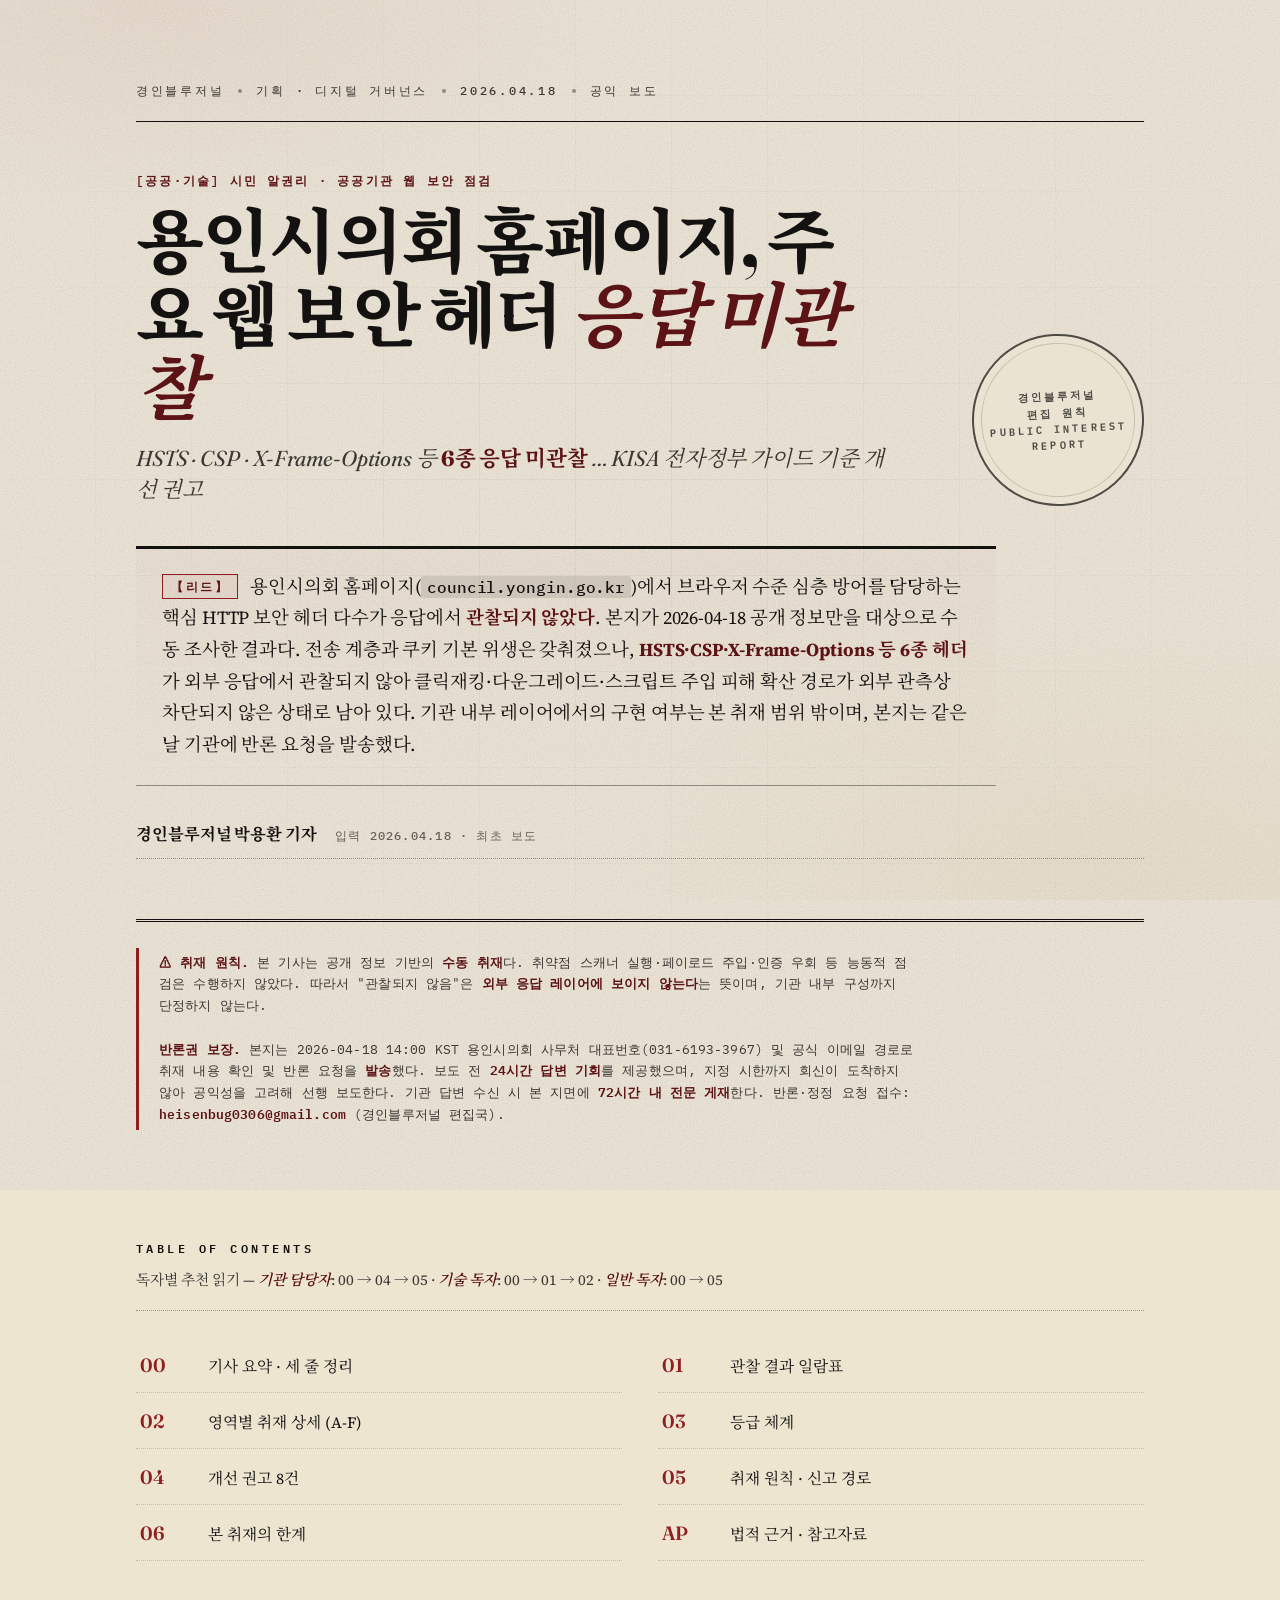
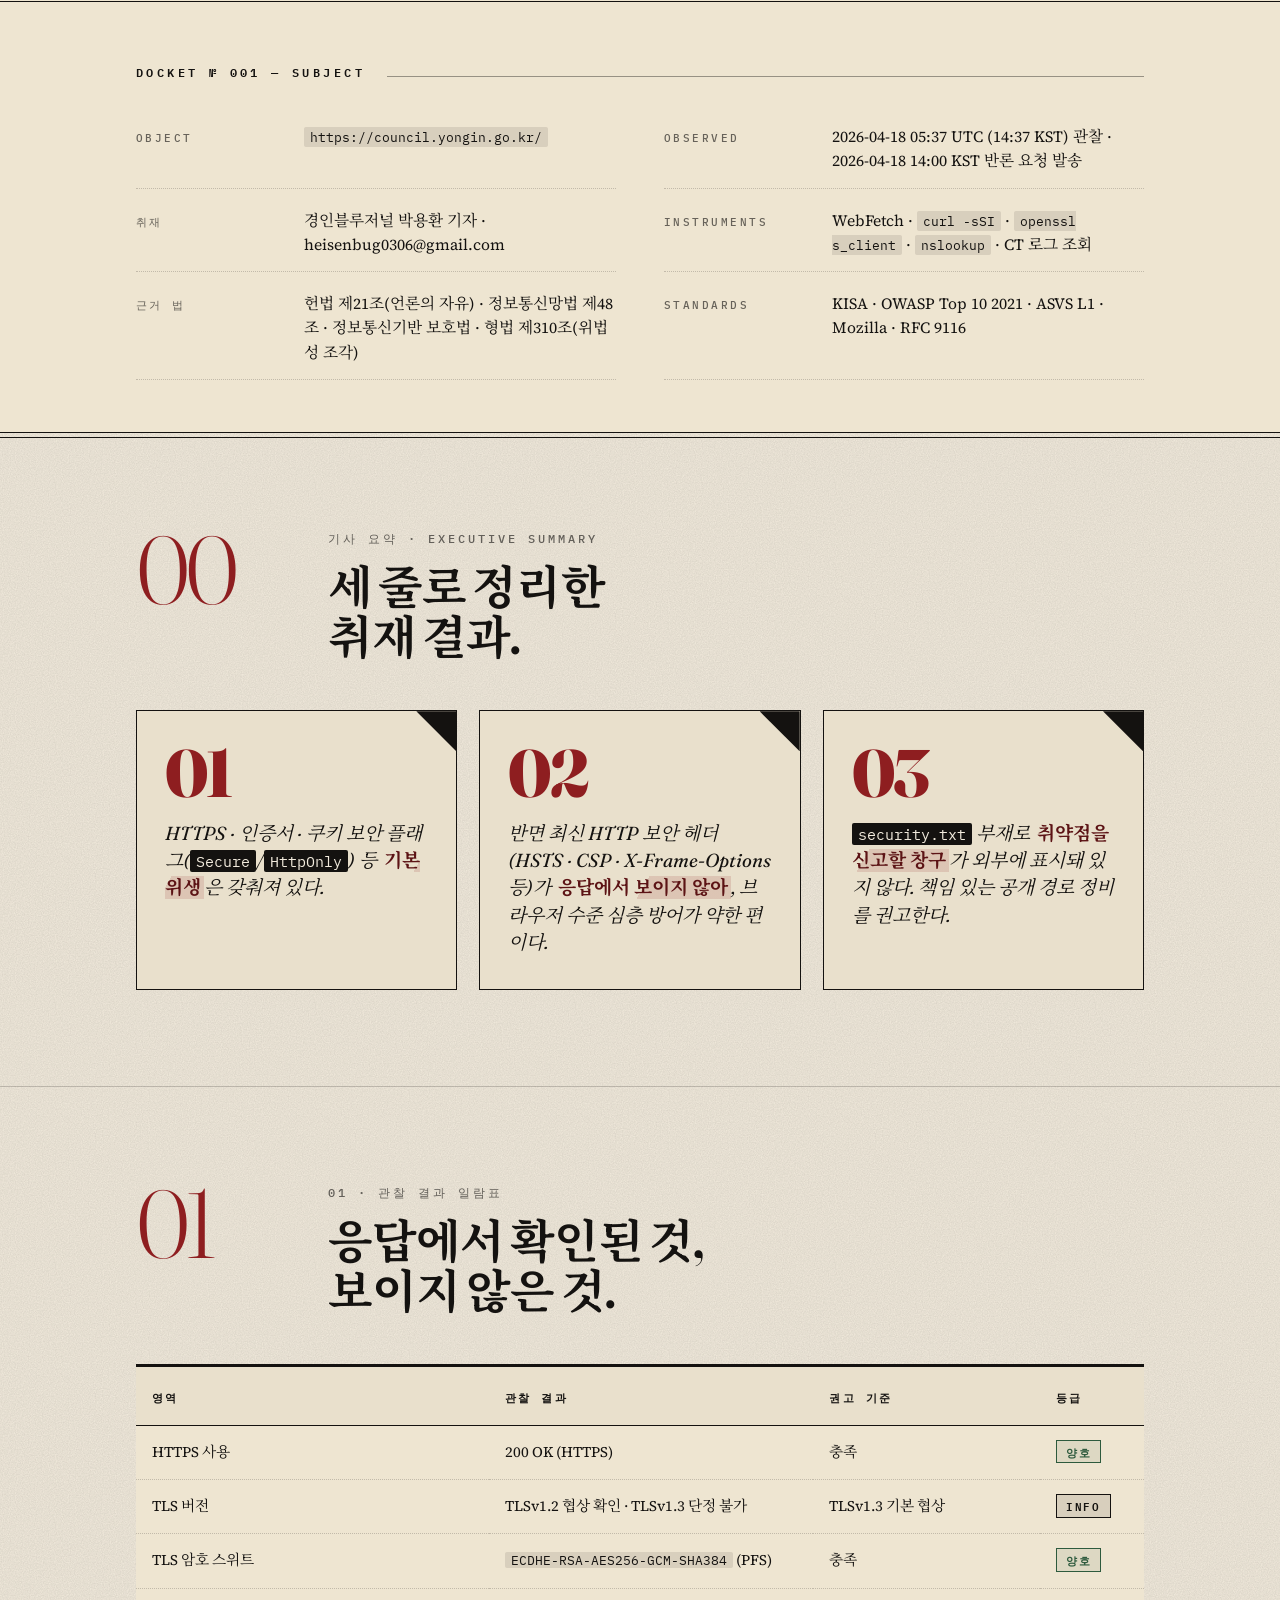
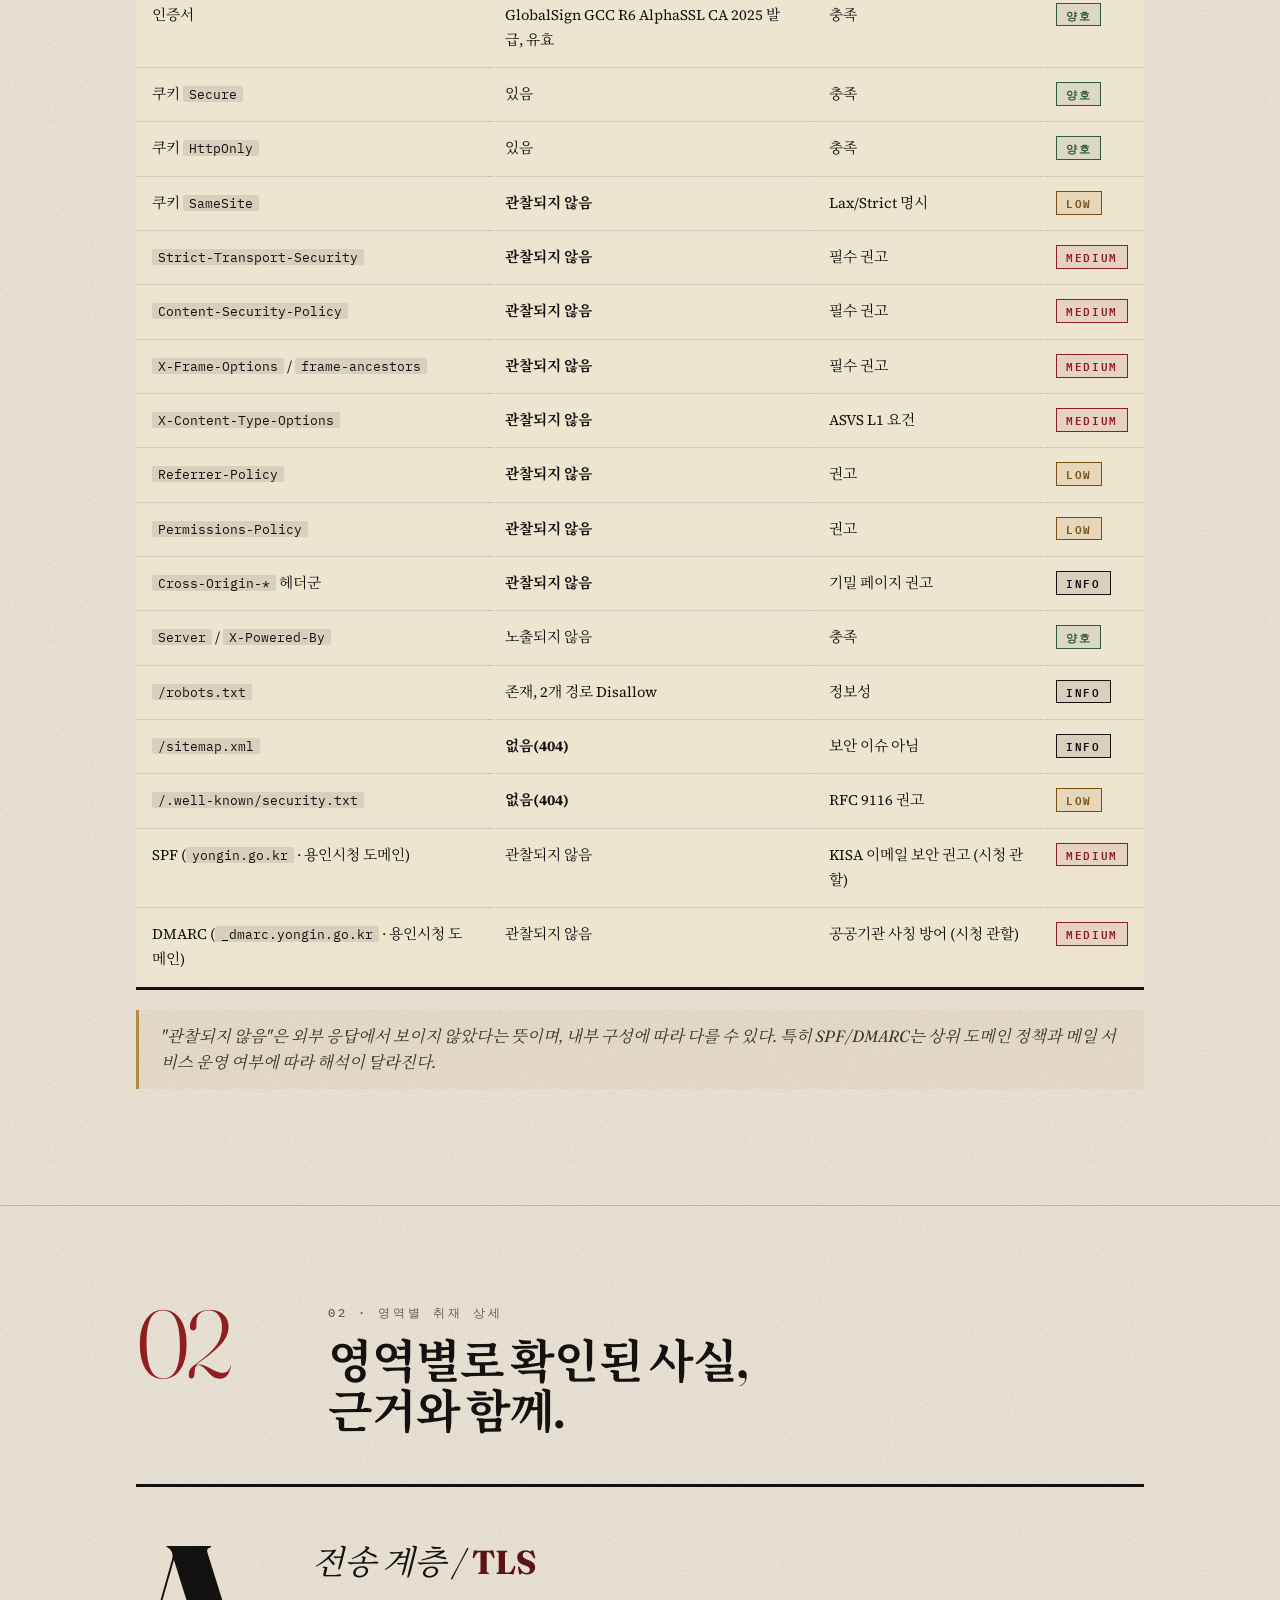
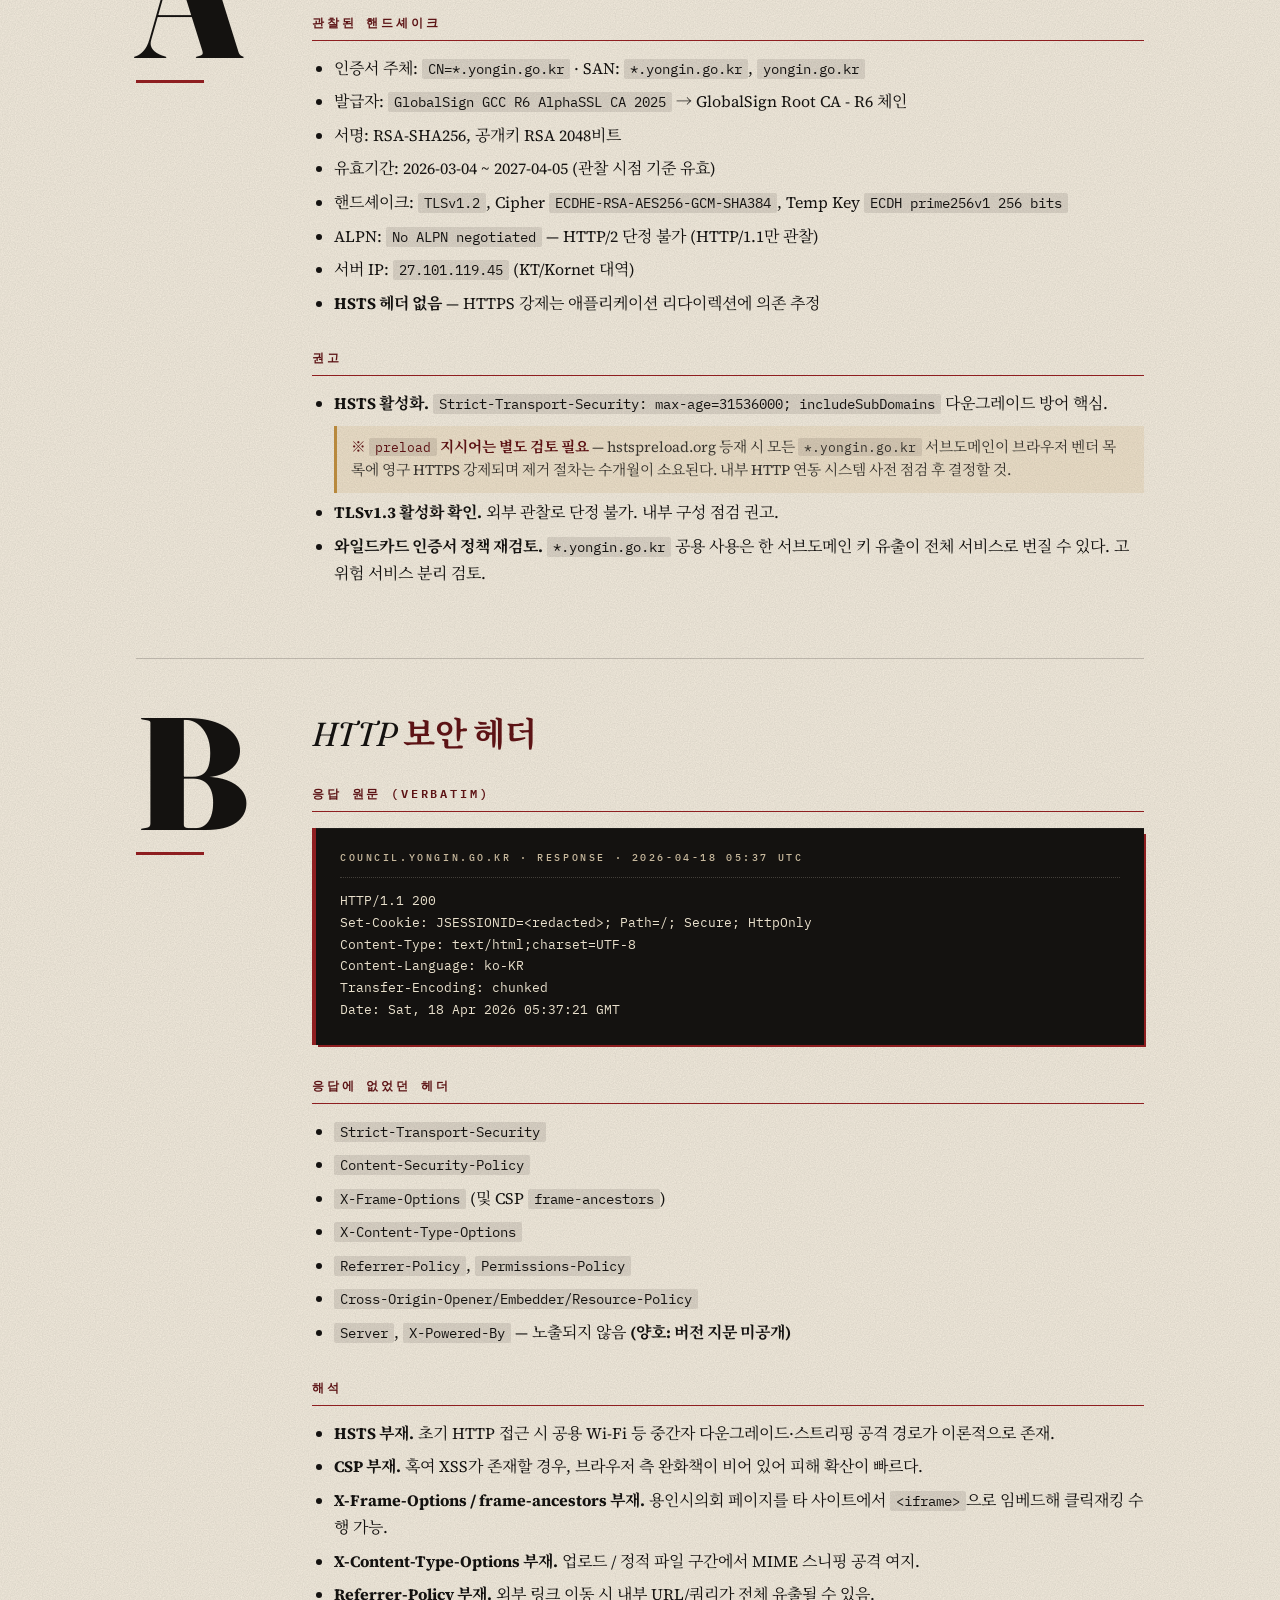
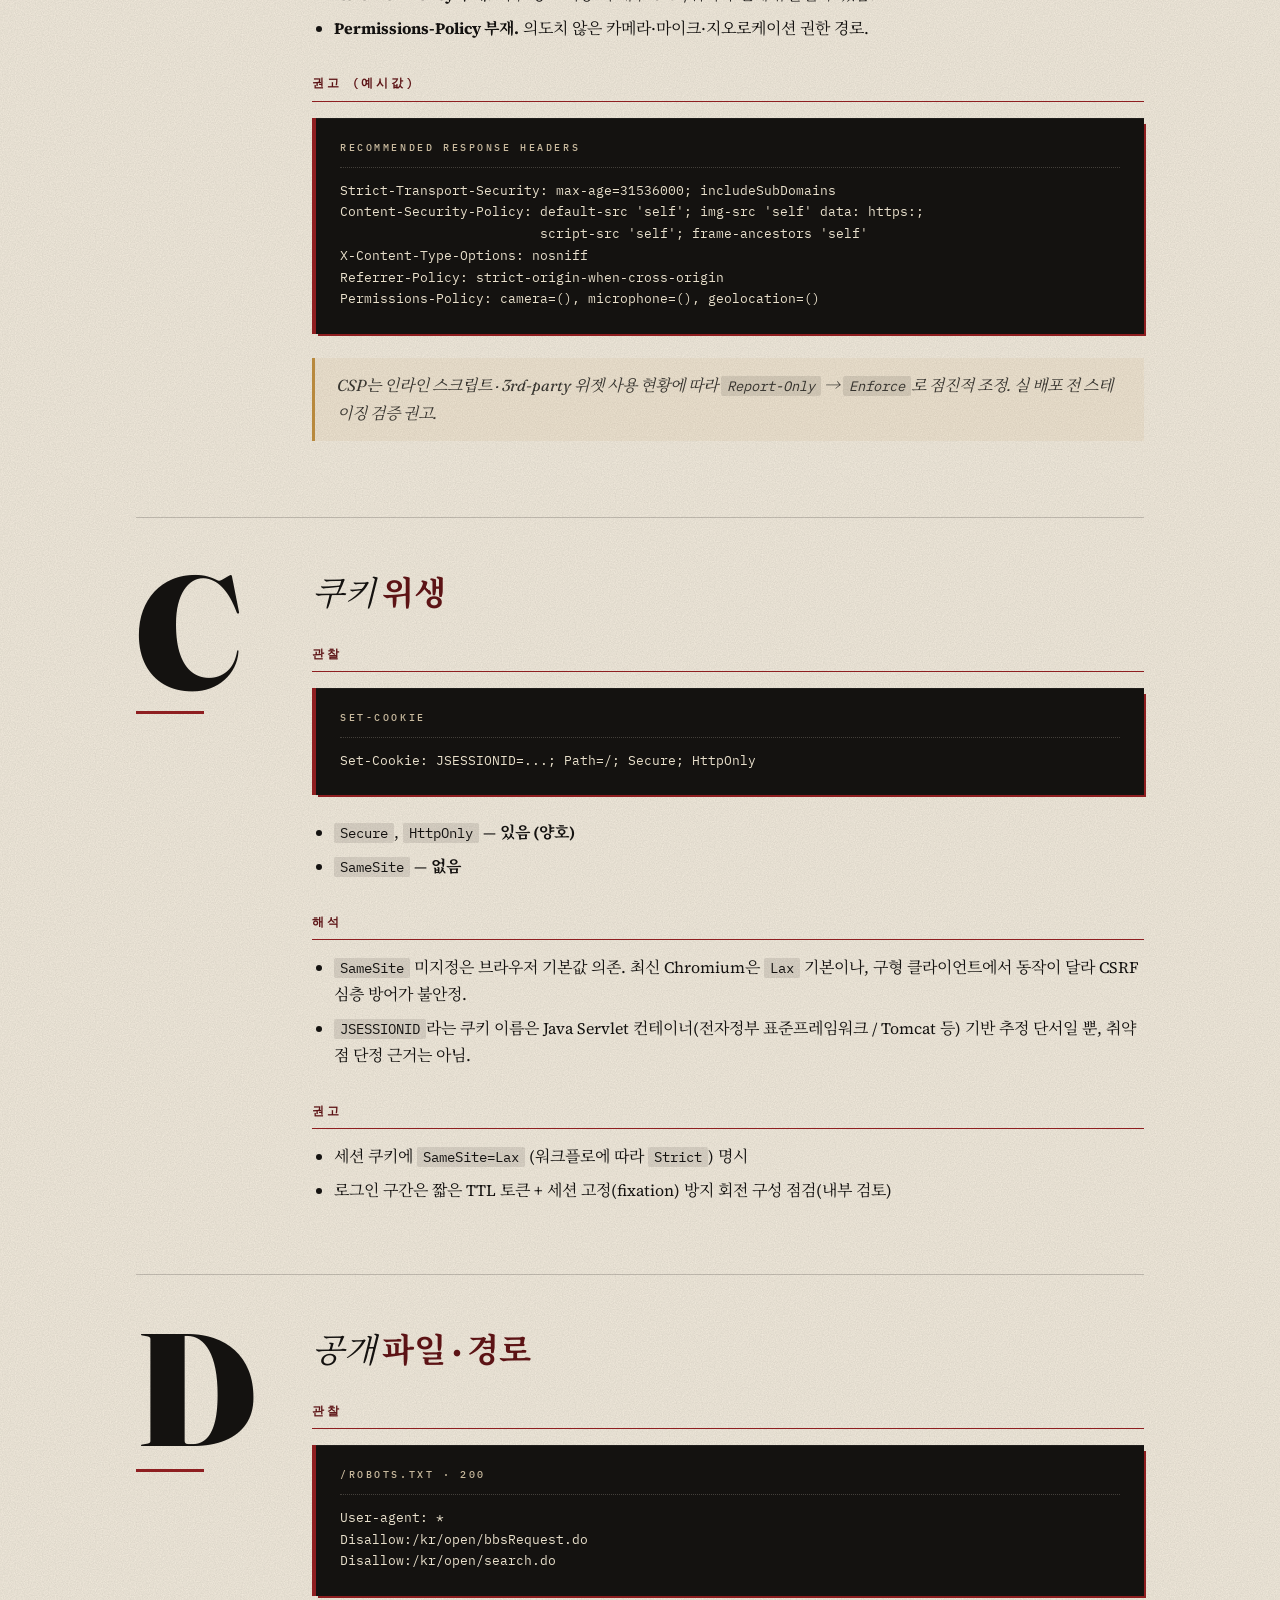
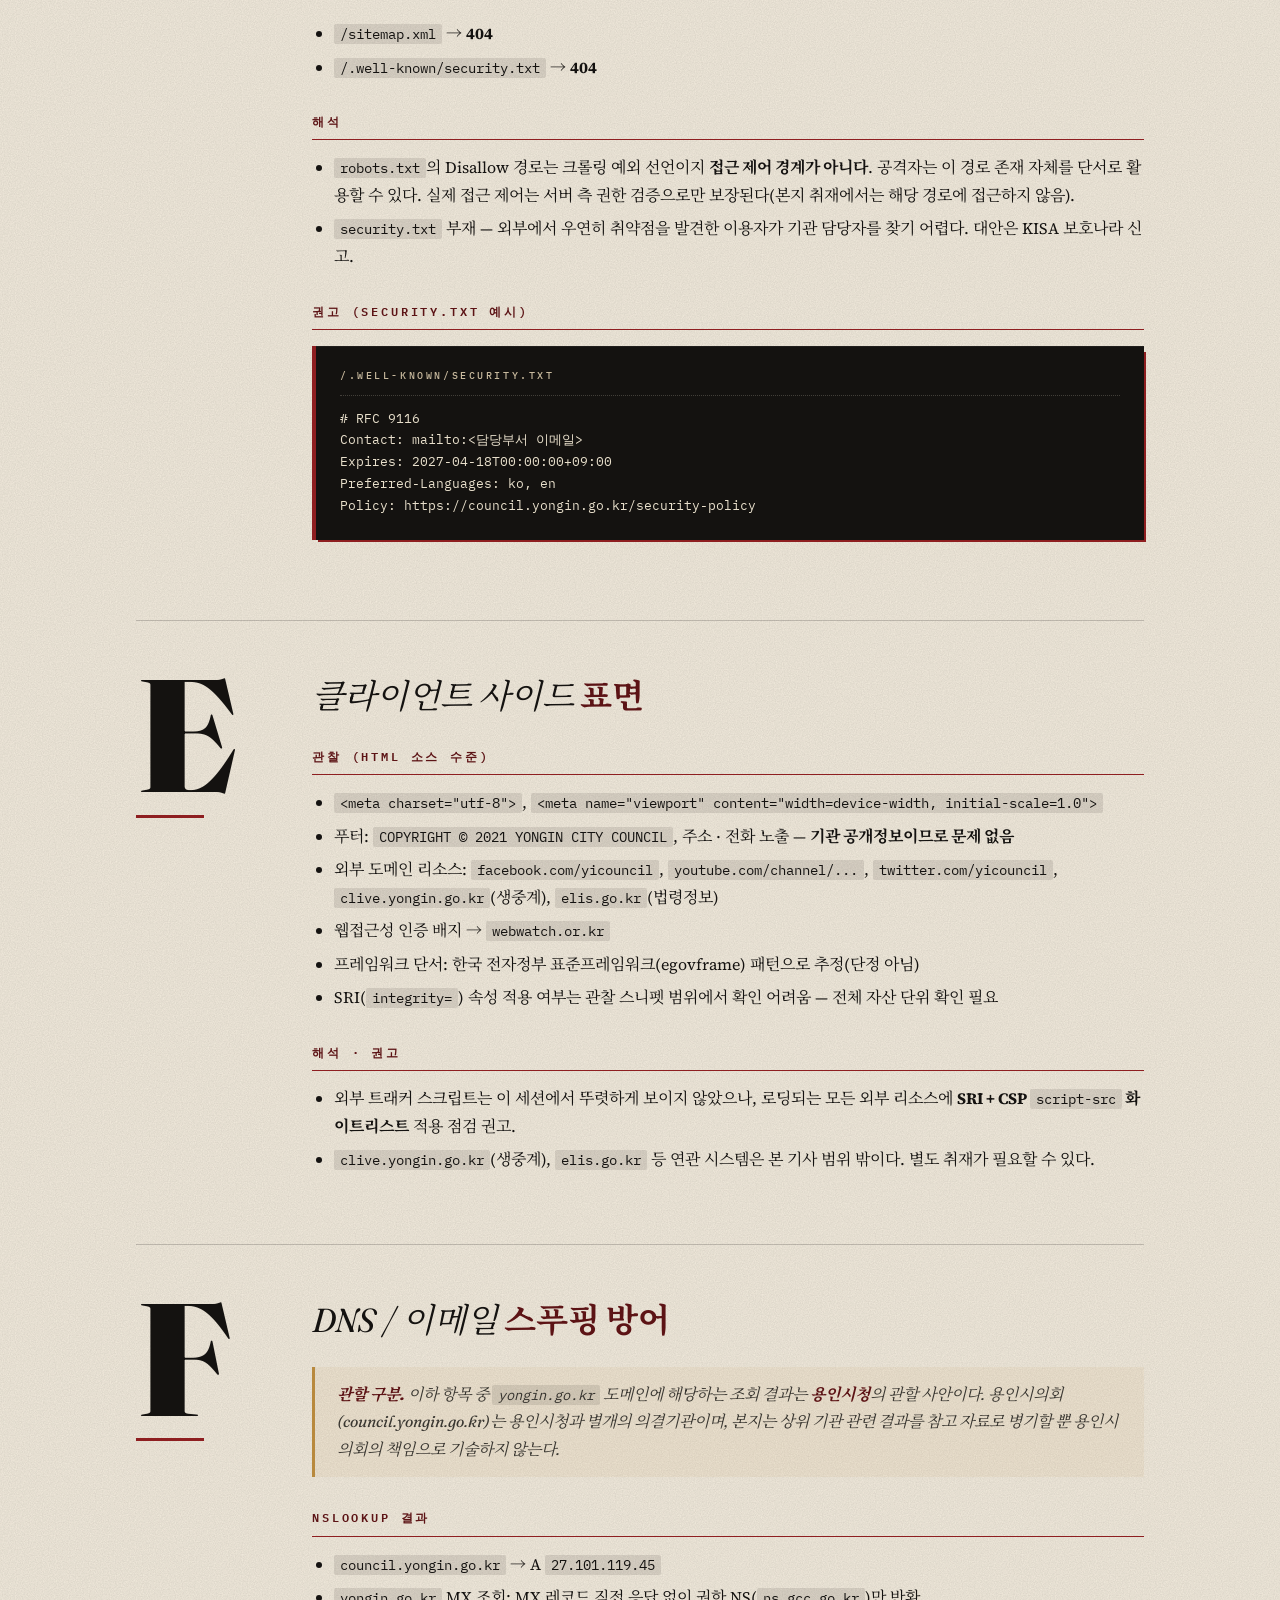
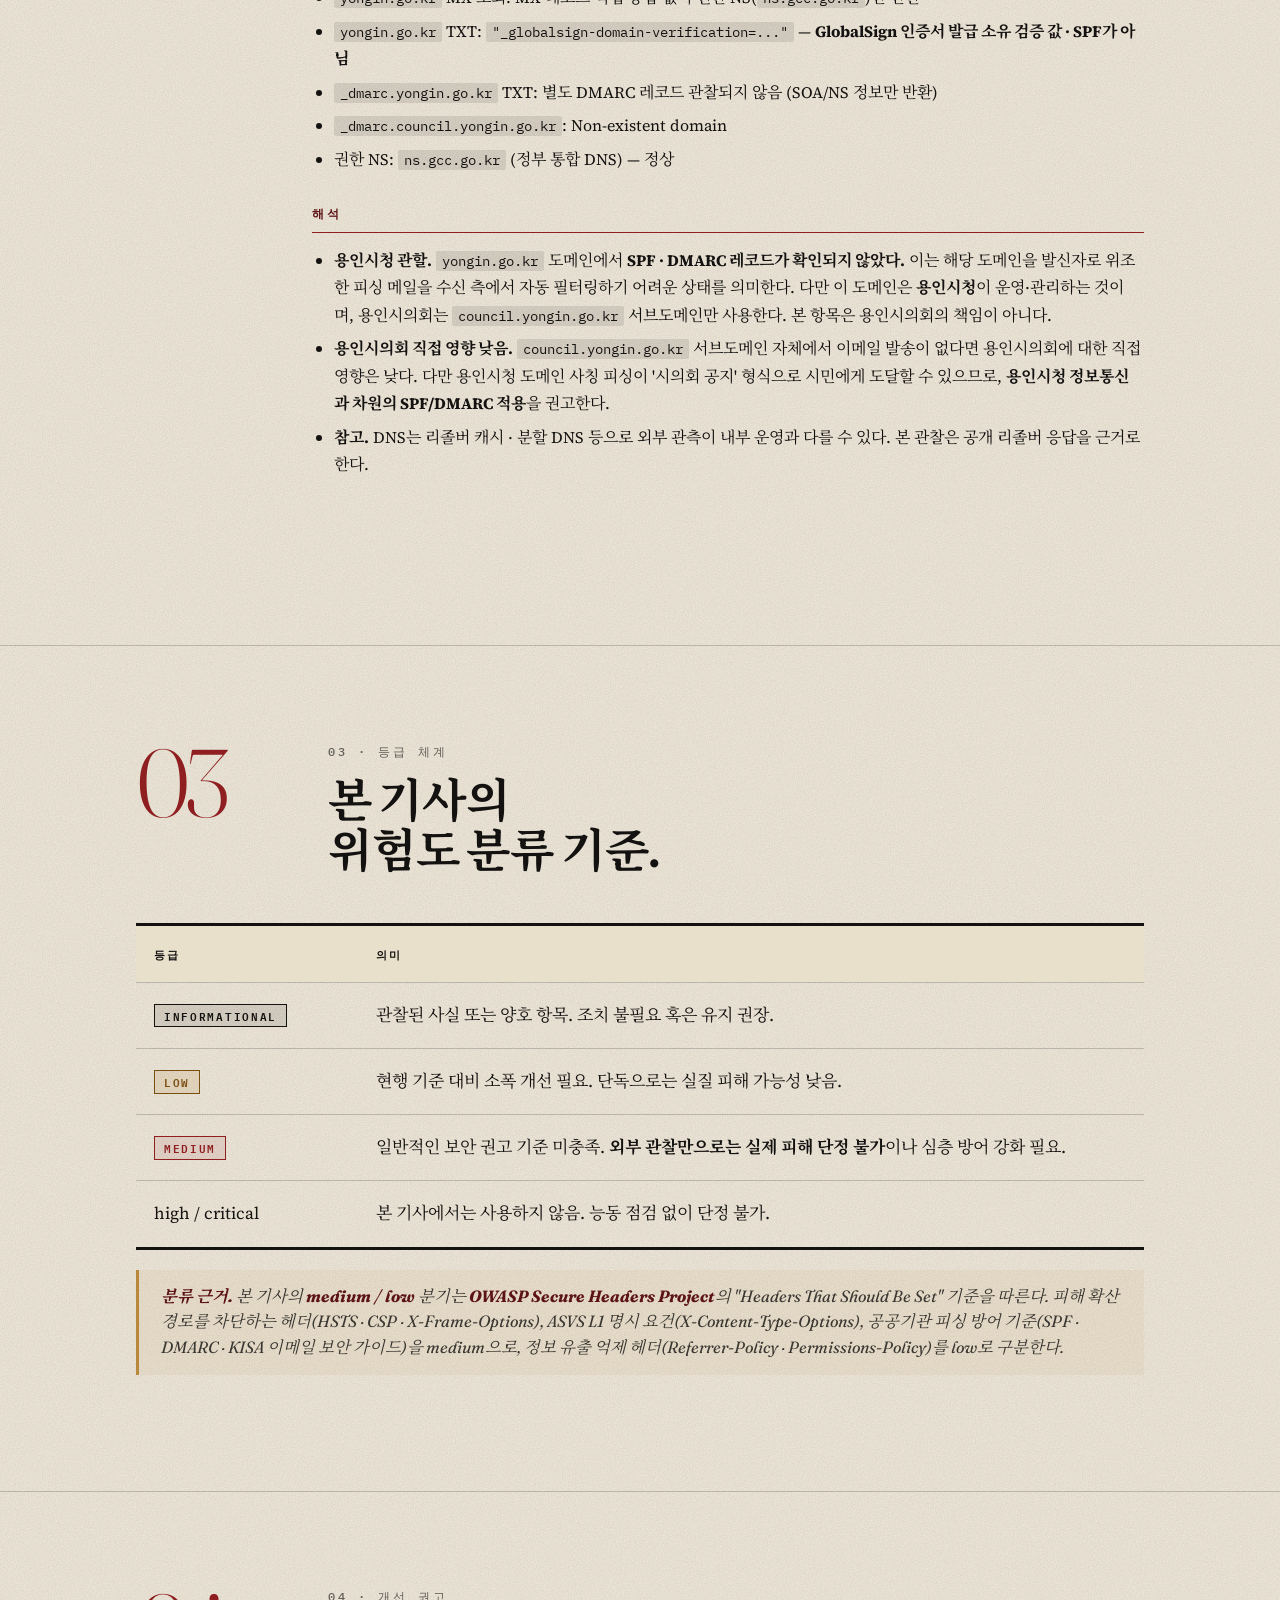
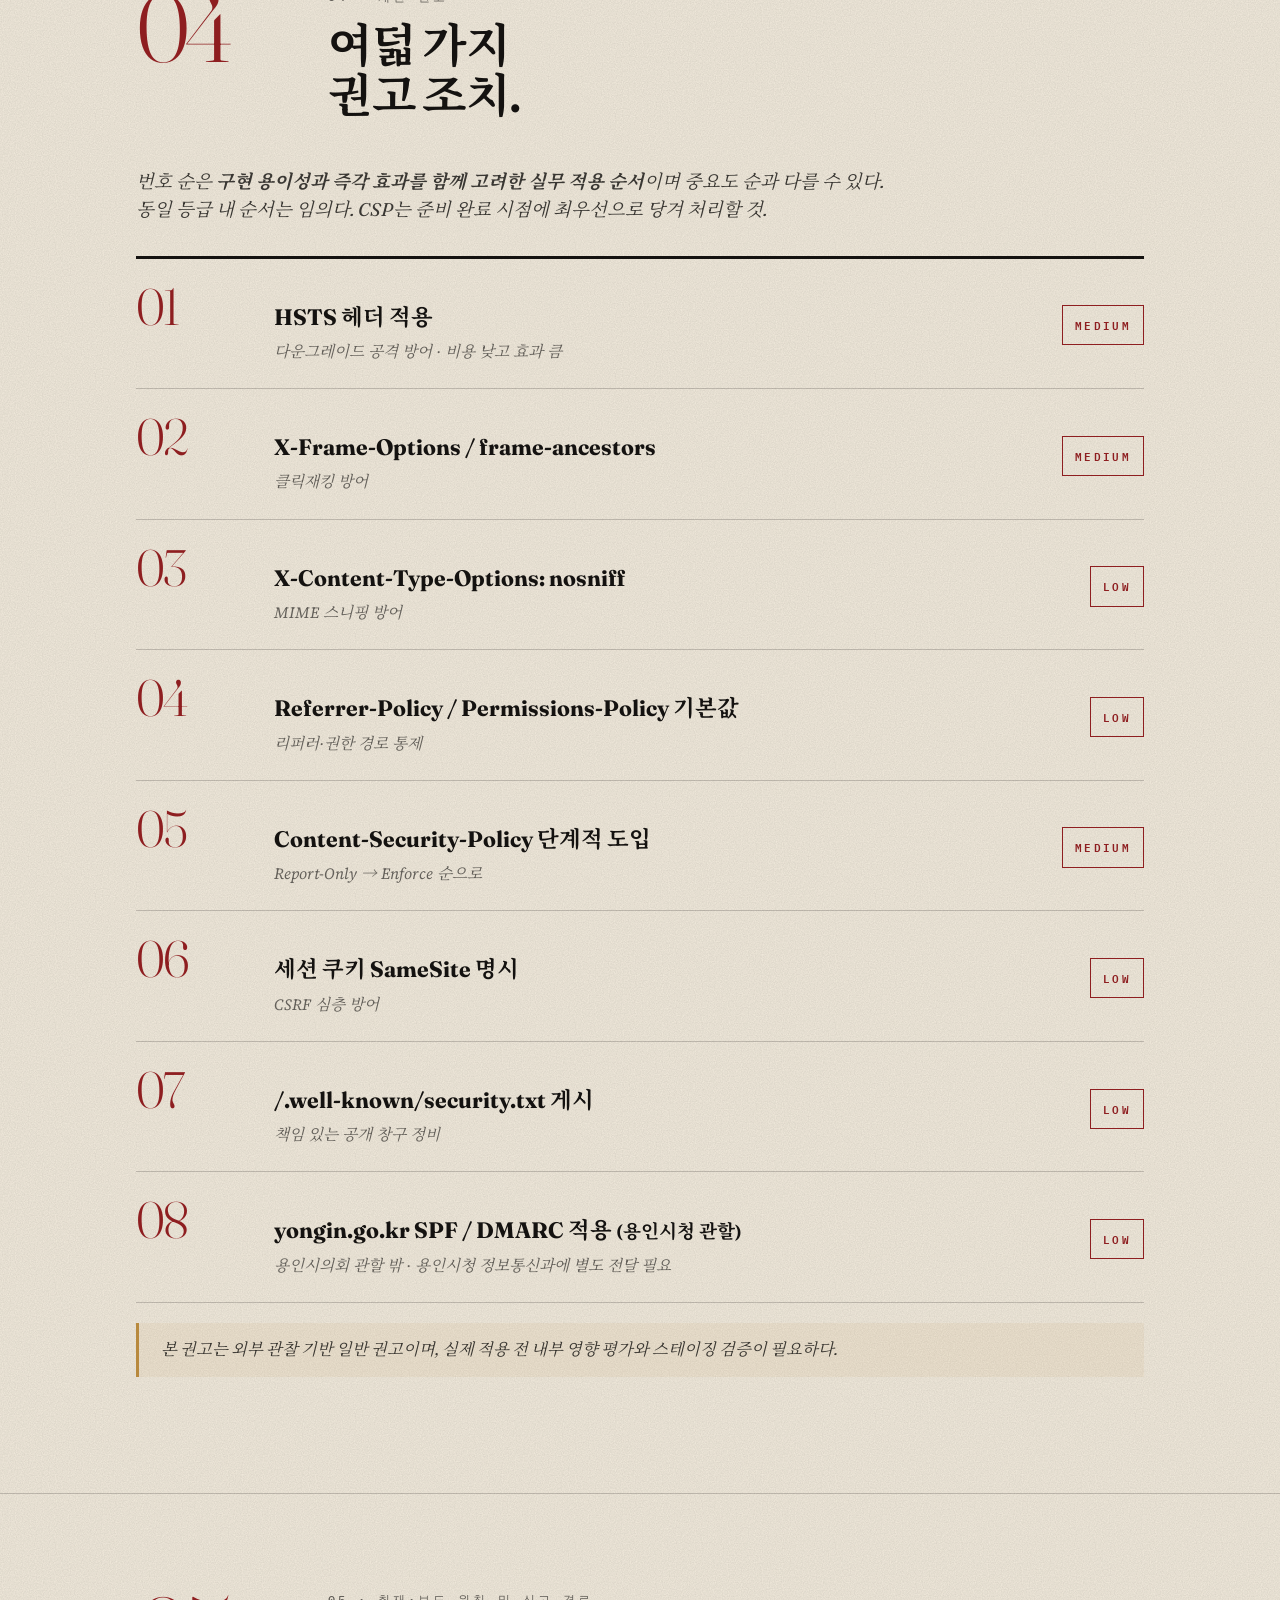
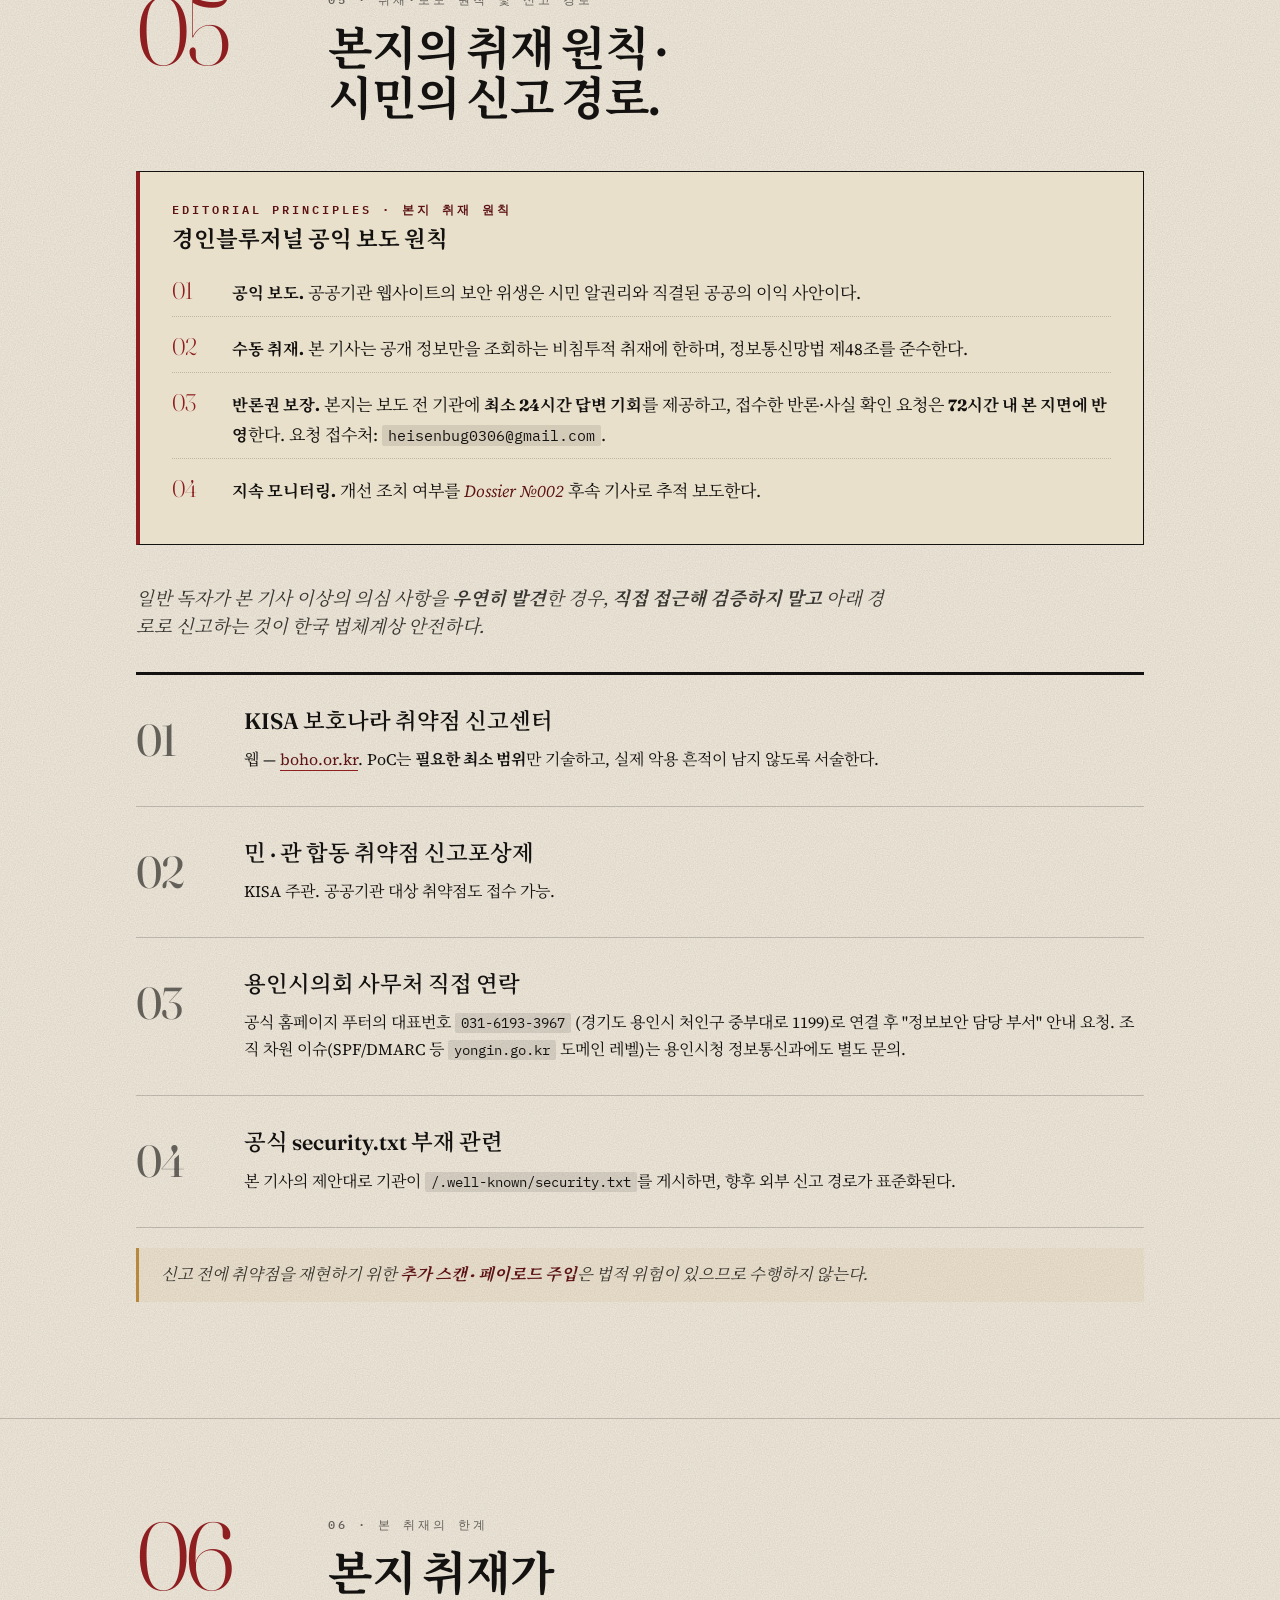
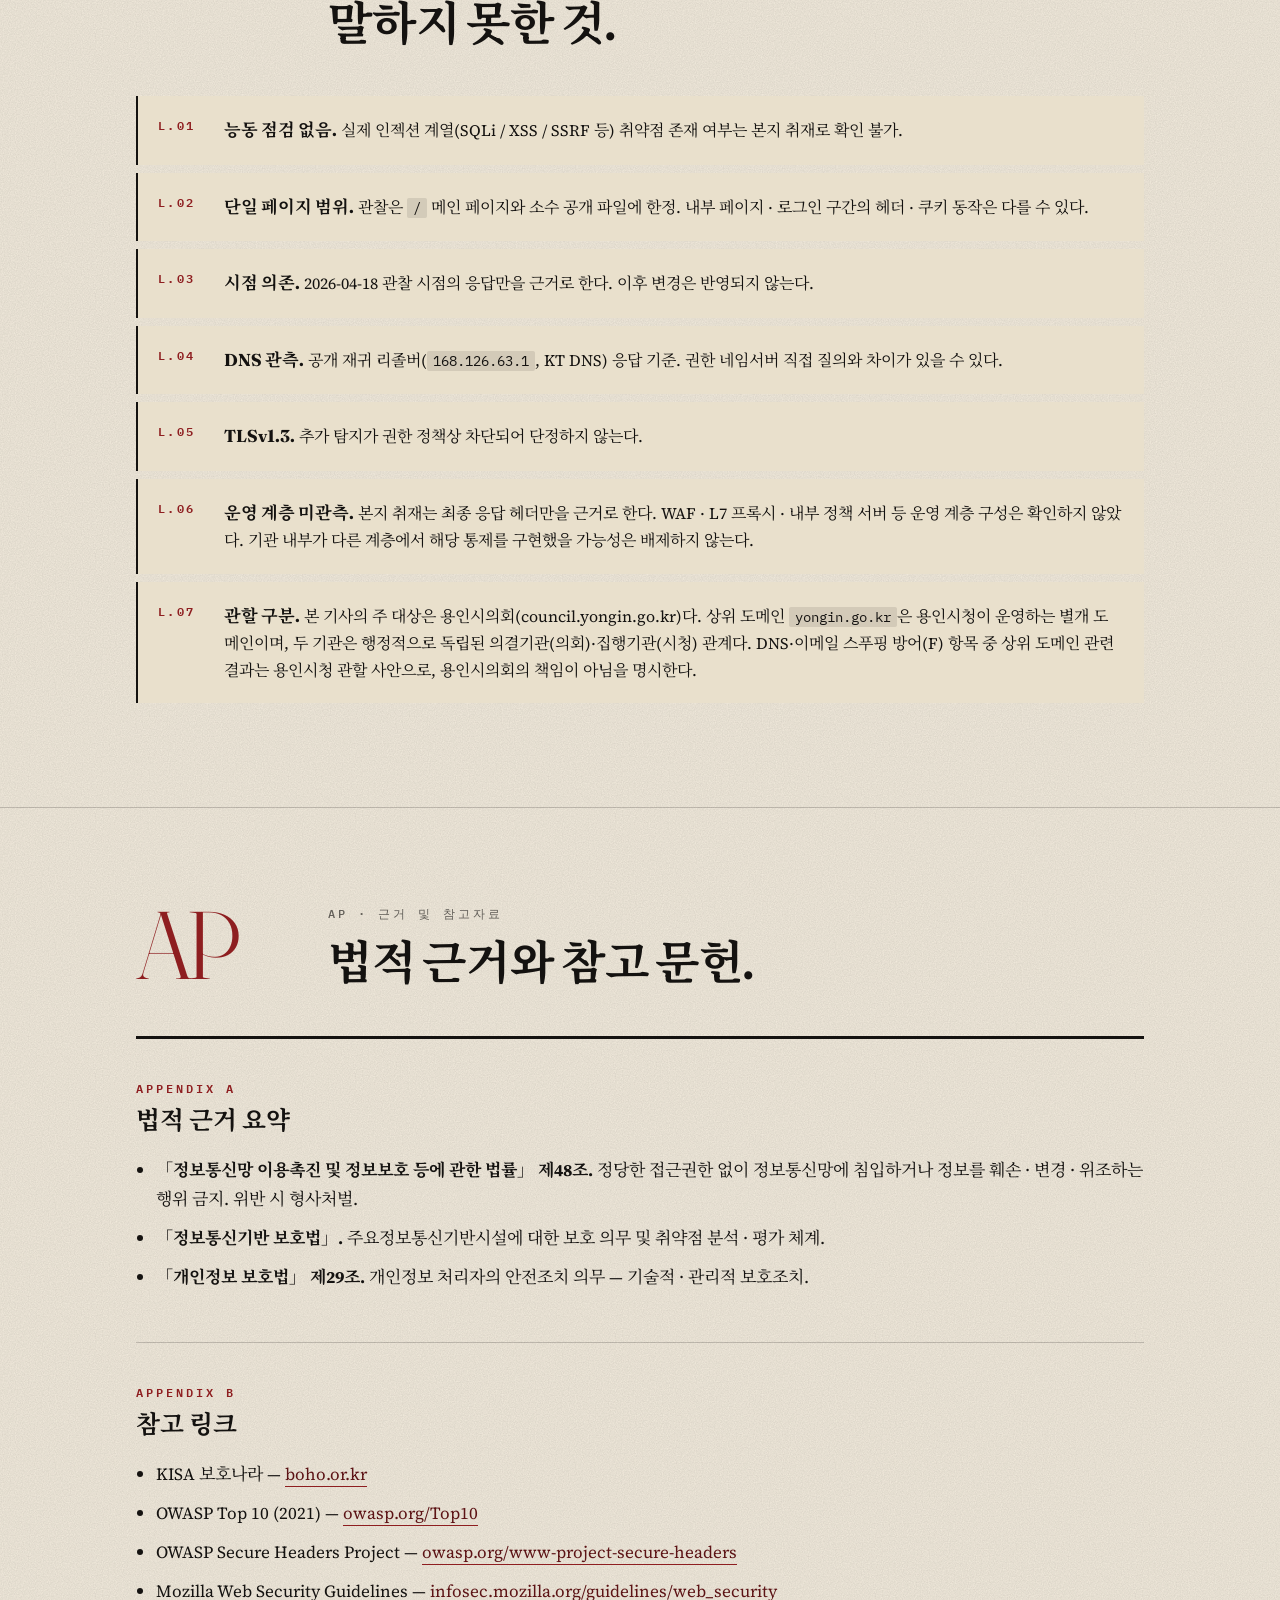
==== commit 40f2ce55: "fix: yongin.go.kr은 용인시청 관할 — 사실 정정 - Section F (DNS): 용인시청/용인시의회 관할 구분 note 추가 - Ledger 표: SPF/DMARC" ====
--- a/index.html
+++ b/index.html
@@ -5,6 +5,27 @@
 <meta name="viewport" content="width=device-width, initial-scale=1">
 <title>용인시의회 홈페이지, 주요 웹 보안 헤더 응답 미관찰 — 경인블루저널</title>
 <meta name="description" content="경인블루저널 기획 취재. 용인시의회(council.yongin.go.kr) HTTP 보안 헤더 6종 응답 미관찰. 2026-04-18 공개 정보 기반 조사.">
+<meta name="author" content="경인블루저널 박용환 기자">
+<link rel="canonical" href="https://yongin-council-security-dossier.vercel.app/">
+
+<!-- Open Graph / Twitter Card · SNS 공유 미리보기 -->
+<meta property="og:type" content="article">
+<meta property="og:site_name" content="경인블루저널">
+<meta property="og:title" content="용인시의회 홈페이지, 주요 웹 보안 헤더 응답 미관찰">
+<meta property="og:description" content="HSTS · CSP · X-Frame-Options 등 6종 응답 미관찰. 경인블루저널 공익 보도 기획 취재.">
+<meta property="og:url" content="https://yongin-council-security-dossier.vercel.app/">
+<meta property="og:locale" content="ko_KR">
+<meta property="article:published_time" content="2026-04-18T14:00:00+09:00">
+<meta property="article:author" content="박용환">
+<meta property="article:section" content="기획 · 디지털 거버넌스">
+<meta property="article:tag" content="공공기관 웹 보안">
+<meta property="article:tag" content="HSTS">
+<meta property="article:tag" content="CSP">
+<meta property="article:tag" content="용인시의회">
+<meta name="twitter:card" content="summary_large_image">
+<meta name="twitter:title" content="용인시의회 홈페이지, 주요 웹 보안 헤더 응답 미관찰">
+<meta name="twitter:description" content="HSTS · CSP · X-Frame-Options 등 6종 응답 미관찰. 경인블루저널 기획 취재.">
+
 <link rel="stylesheet" href="fonts/fonts.css">
 <link rel="stylesheet" href="styles.css">
 </head>
@@ -152,8 +173,8 @@
           <tr><td><code>/robots.txt</code></td><td>존재, 2개 경로 Disallow</td><td>정보성</td><td><span class="chip chip--info">info</span></td></tr>
           <tr><td><code>/sitemap.xml</code></td><td><strong>없음(404)</strong></td><td>보안 이슈 아님</td><td><span class="chip chip--info">info</span></td></tr>
           <tr><td><code>/.well-known/security.txt</code></td><td><strong>없음(404)</strong></td><td>RFC 9116 권고</td><td><span class="chip chip--low">low</span></td></tr>
-          <tr><td>SPF (yongin.go.kr)</td><td>관찰되지 않음</td><td>KISA 이메일 보안 권고</td><td><span class="chip chip--medium">medium</span></td></tr>
-          <tr><td>DMARC (_dmarc.yongin.go.kr)</td><td>관찰되지 않음</td><td>공공기관 사칭 방어</td><td><span class="chip chip--medium">medium</span></td></tr>
+          <tr><td>SPF (<code>yongin.go.kr</code> · 용인시청 도메인)</td><td>관찰되지 않음</td><td>KISA 이메일 보안 권고 (시청 관할)</td><td><span class="chip chip--medium">medium</span></td></tr>
+          <tr><td>DMARC (<code>_dmarc.yongin.go.kr</code> · 용인시청 도메인)</td><td>관찰되지 않음</td><td>공공기관 사칭 방어 (시청 관할)</td><td><span class="chip chip--medium">medium</span></td></tr>
         </tbody>
       </table>
     </div>
@@ -314,6 +335,7 @@
       <div class="observation__letter" aria-hidden="true">F</div>
       <div class="observation__body">
         <h3>DNS / 이메일 <em>스푸핑 방어</em></h3>
+        <p class="note"><strong>관할 구분.</strong> 이하 항목 중 <code>yongin.go.kr</code> 도메인에 해당하는 조회 결과는 <strong>용인시청</strong>의 관할 사안이다. 용인시의회(council.yongin.go.kr)는 용인시청과 별개의 의결기관이며, 본지는 상위 기관 관련 결과를 참고 자료로 병기할 뿐 용인시의회의 책임으로 기술하지 않는다.</p>
         <h4>nslookup 결과</h4>
         <ul>
           <li><code>council.yongin.go.kr</code> → A <code>27.101.119.45</code></li>
@@ -325,9 +347,9 @@
         </ul>
         <h4>해석</h4>
         <ul>
-          <li><code>yongin.go.kr</code> 도메인에서 <strong>SPF · DMARC 레코드가 확인되지 않았다.</strong> 이는 해당 도메인을 발신자로 위조한 피싱 메일을 수신 측에서 자동 필터링하기 어려운 상태를 의미한다.</li>
-          <li><code>council.yongin.go.kr</code> 서브도메인에서 이메일 발송이 없다면 직접 영향은 낮으나, <code>yongin.go.kr</code> 조직 차원에서 <code>v=DMARC1; p=reject; rua=mailto:...</code> 엄격 정책 적용을 권한다. 용인시 정보보안 부서와 함께 판단할 사안.</li>
-          <li><strong>참고.</strong> DNS는 리졸버 캐시 · 분할 DNS 등으로 외부 관측이 내부 운영과 다를 수 있다. 본지 취재는 공개 리졸버 응답을 근거로 한다.</li>
+          <li><strong>용인시청 관할.</strong> <code>yongin.go.kr</code> 도메인에서 <strong>SPF · DMARC 레코드가 확인되지 않았다.</strong> 이는 해당 도메인을 발신자로 위조한 피싱 메일을 수신 측에서 자동 필터링하기 어려운 상태를 의미한다. 다만 이 도메인은 <strong>용인시청</strong>이 운영·관리하는 것이며, 용인시의회는 <code>council.yongin.go.kr</code> 서브도메인만 사용한다. 본 항목은 용인시의회의 책임이 아니다.</li>
+          <li><strong>용인시의회 직접 영향 낮음.</strong> <code>council.yongin.go.kr</code> 서브도메인 자체에서 이메일 발송이 없다면 용인시의회에 대한 직접 영향은 낮다. 다만 용인시청 도메인 사칭 피싱이 '시의회 공지' 형식으로 시민에게 도달할 수 있으므로, <strong>용인시청 정보통신과 차원의 SPF/DMARC 적용</strong>을 권고한다.</li>
+          <li><strong>참고.</strong> DNS는 리졸버 캐시 · 분할 DNS 등으로 외부 관측이 내부 운영과 다를 수 있다. 본 관찰은 공개 리졸버 응답을 근거로 한다.</li>
         </ul>
       </div>
     </article>
@@ -378,7 +400,7 @@
       <li><span class="priority__num">05</span><div class="priority__body"><strong>Content-Security-Policy 단계적 도입</strong><em>Report-Only → Enforce 순으로</em></div><span class="priority__tag">Medium</span></li>
       <li><span class="priority__num">06</span><div class="priority__body"><strong>세션 쿠키 SameSite 명시</strong><em>CSRF 심층 방어</em></div><span class="priority__tag">Low</span></li>
       <li><span class="priority__num">07</span><div class="priority__body"><strong>/.well-known/security.txt 게시</strong><em>책임 있는 공개 창구 정비</em></div><span class="priority__tag">Low</span></li>
-      <li><span class="priority__num">08</span><div class="priority__body"><strong>yongin.go.kr SPF / DMARC 적용</strong><em>상위 조직 정보보안 담당 협의</em></div><span class="priority__tag">Low</span></li>
+      <li><span class="priority__num">08</span><div class="priority__body"><strong>yongin.go.kr SPF / DMARC 적용 <small>(용인시청 관할)</small></strong><em>용인시의회 관할 밖 · 용인시청 정보통신과에 별도 전달 필요</em></div><span class="priority__tag">Low</span></li>
     </ol>
     <p class="note">본 권고는 외부 관찰 기반 일반 권고이며, 실제 적용 전 내부 영향 평가와 스테이징 검증이 필요하다.</p>
   </div>
@@ -444,6 +466,7 @@
       <li><strong>DNS 관측.</strong> 공개 재귀 리졸버(<code>168.126.63.1</code>, KT DNS) 응답 기준. 권한 네임서버 직접 질의와 차이가 있을 수 있다.</li>
       <li><strong>TLSv1.3.</strong> 추가 탐지가 권한 정책상 차단되어 단정하지 않는다.</li>
       <li><strong>운영 계층 미관측.</strong> 본지 취재는 최종 응답 헤더만을 근거로 한다. WAF · L7 프록시 · 내부 정책 서버 등 운영 계층 구성은 확인하지 않았다. 기관 내부가 다른 계층에서 해당 통제를 구현했을 가능성은 배제하지 않는다.</li>
+      <li><strong>관할 구분.</strong> 본 기사의 주 대상은 용인시의회(council.yongin.go.kr)다. 상위 도메인 <code>yongin.go.kr</code>은 용인시청이 운영하는 별개 도메인이며, 두 기관은 행정적으로 독립된 의결기관(의회)·집행기관(시청) 관계다. DNS·이메일 스푸핑 방어(F) 항목 중 상위 도메인 관련 결과는 용인시청 관할 사안으로, 용인시의회의 책임이 아님을 명시한다.</li>
     </ol>
   </div>
 </section>
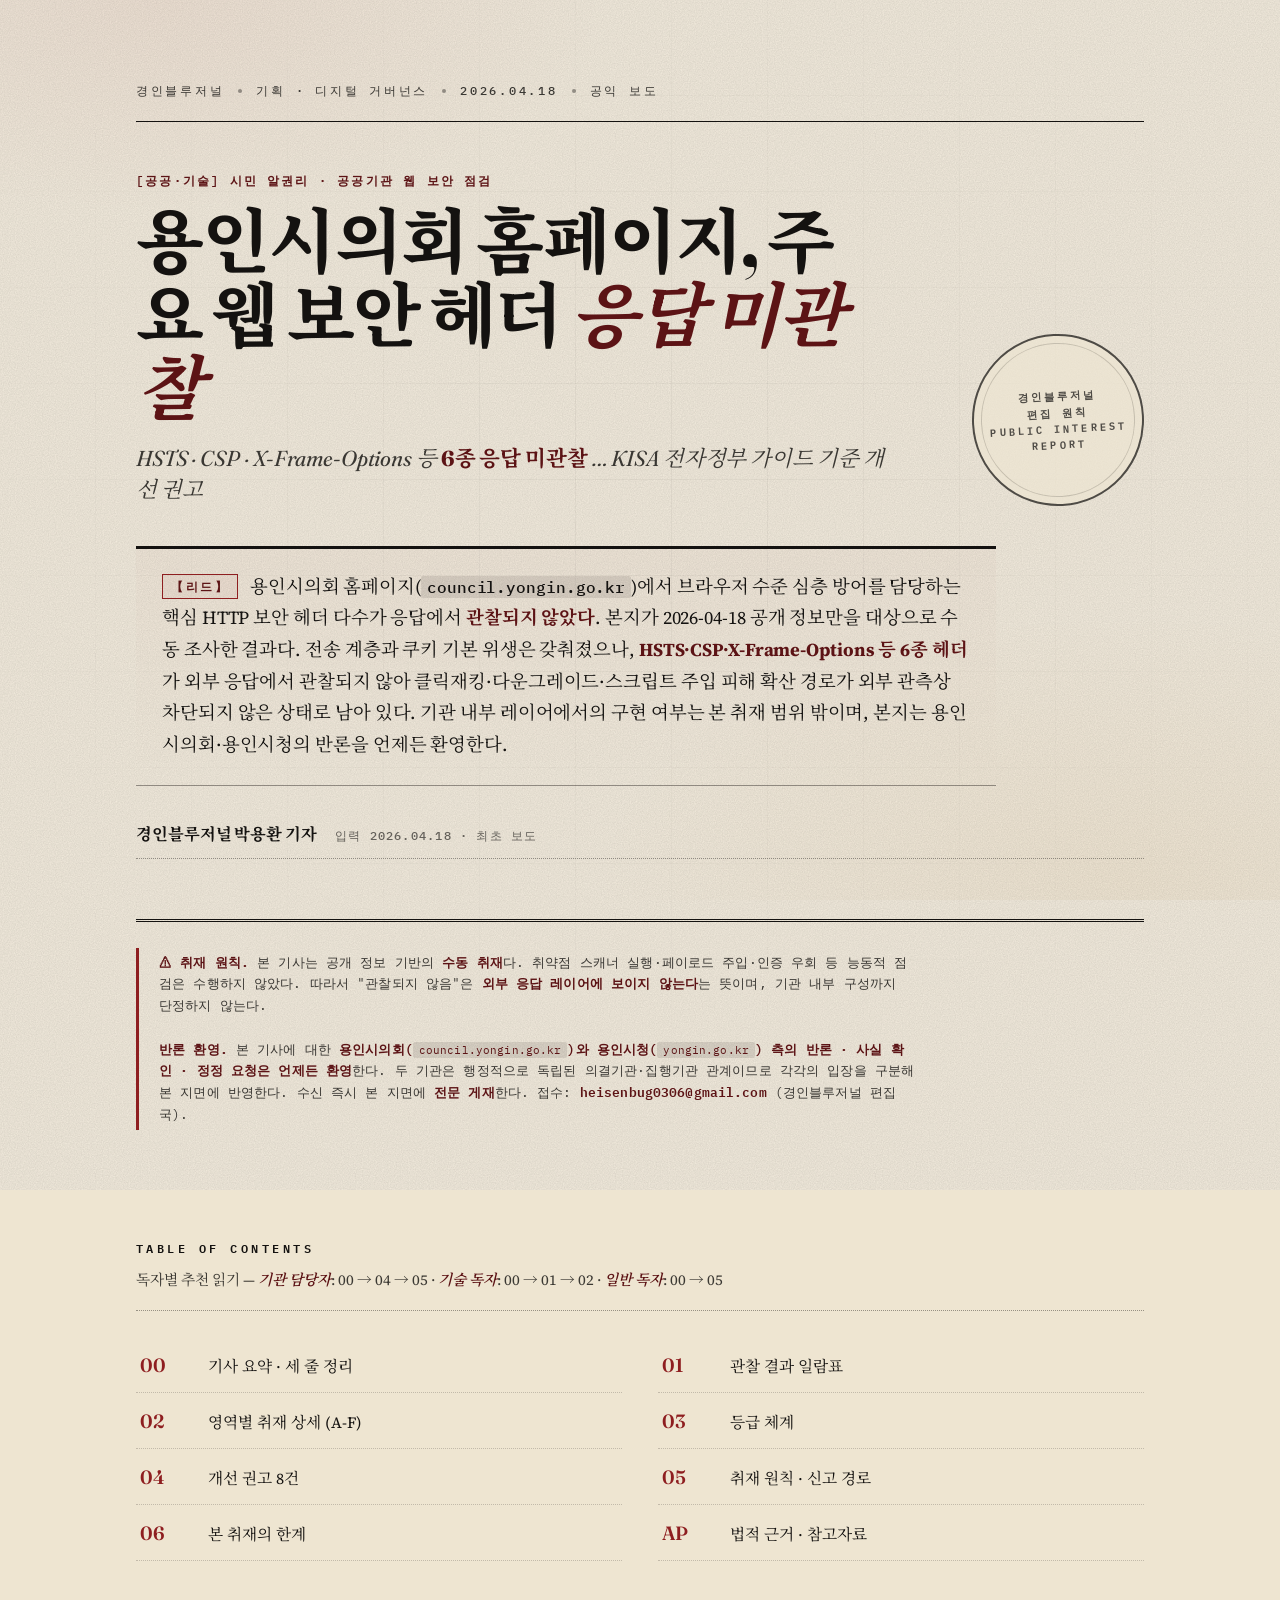
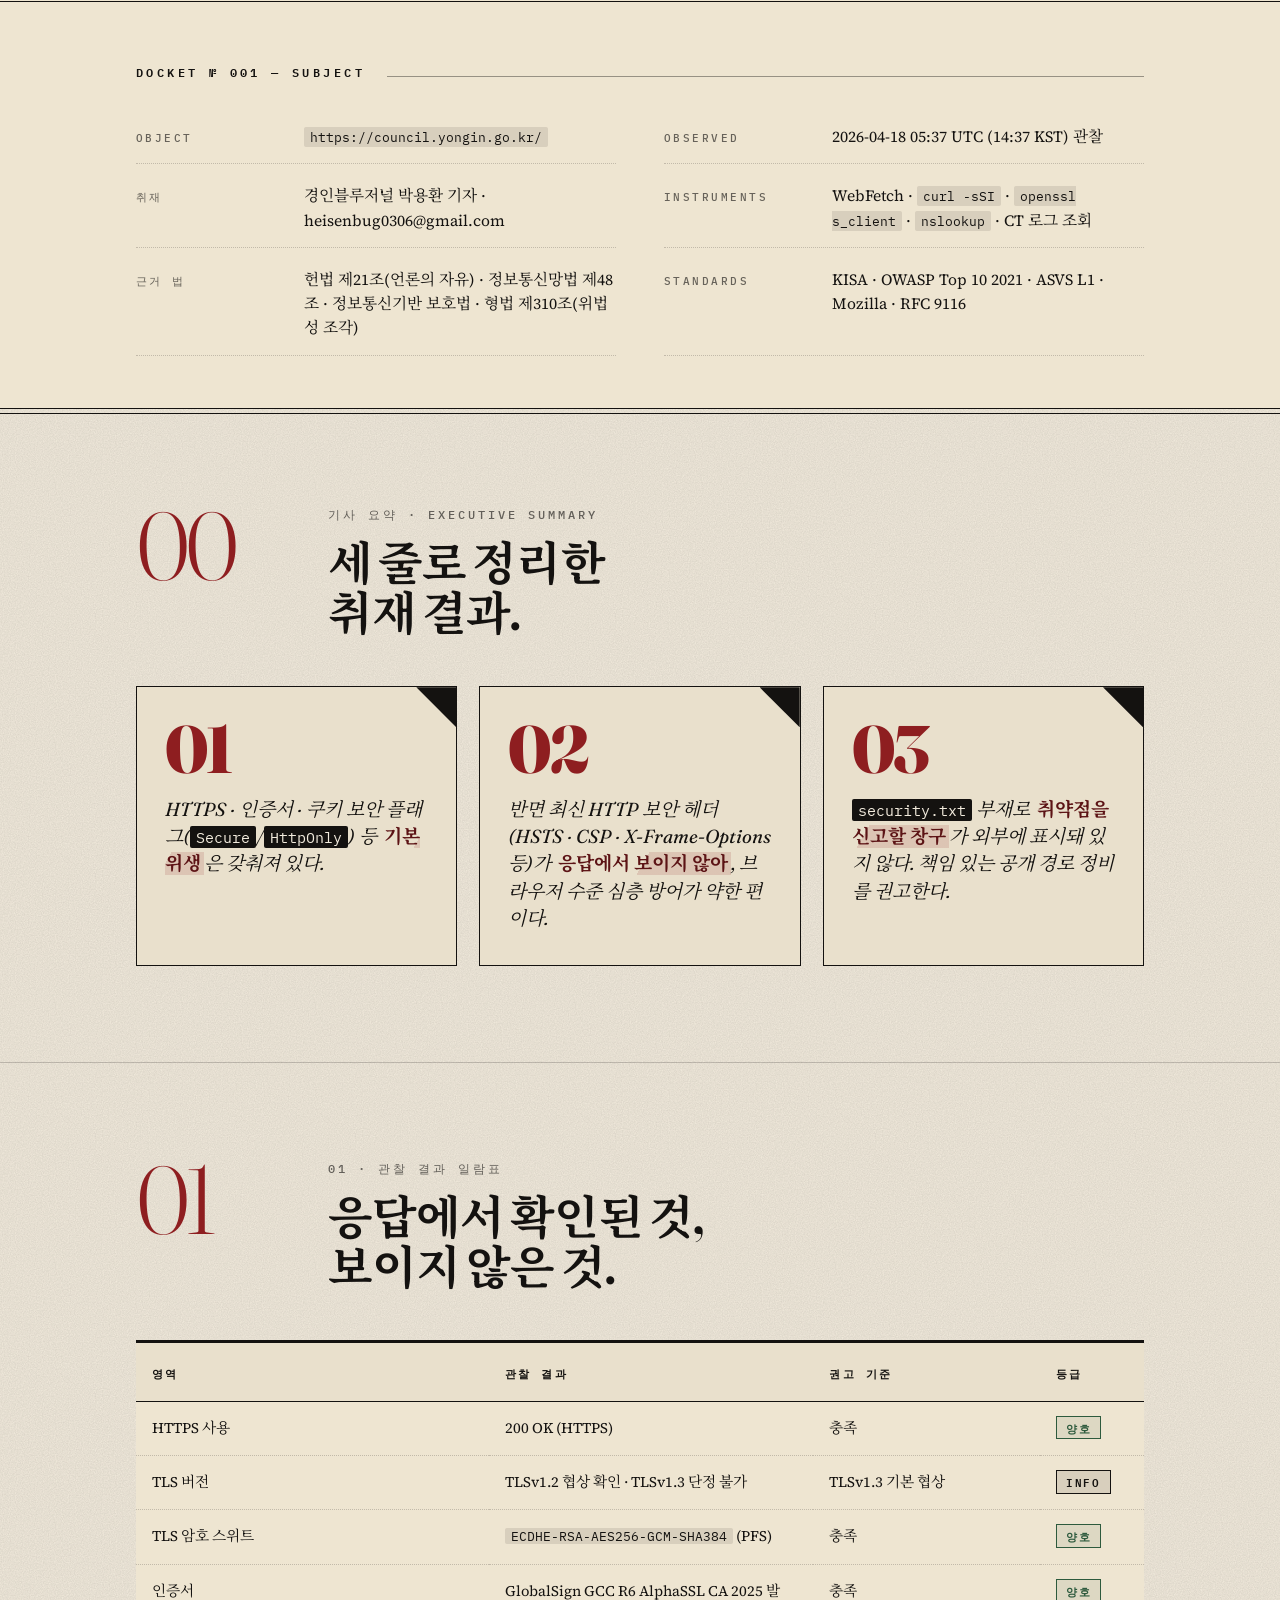
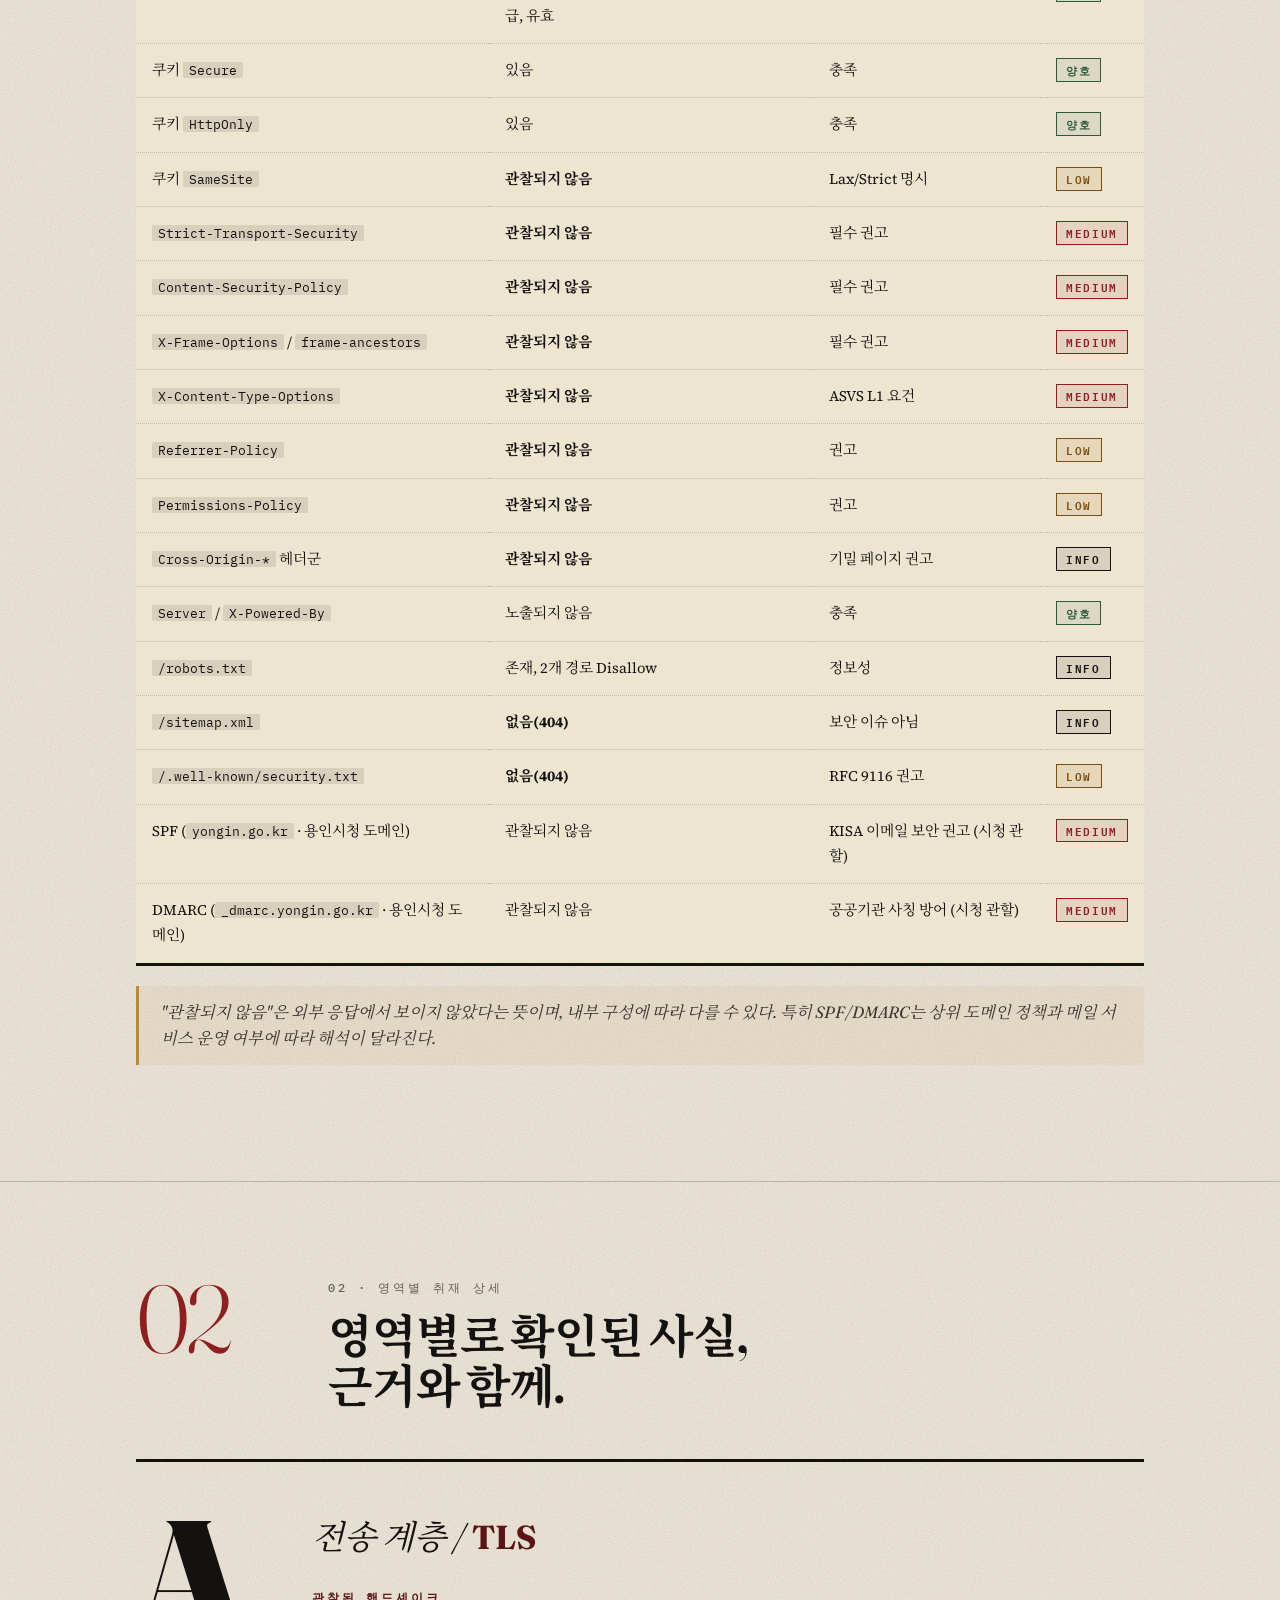
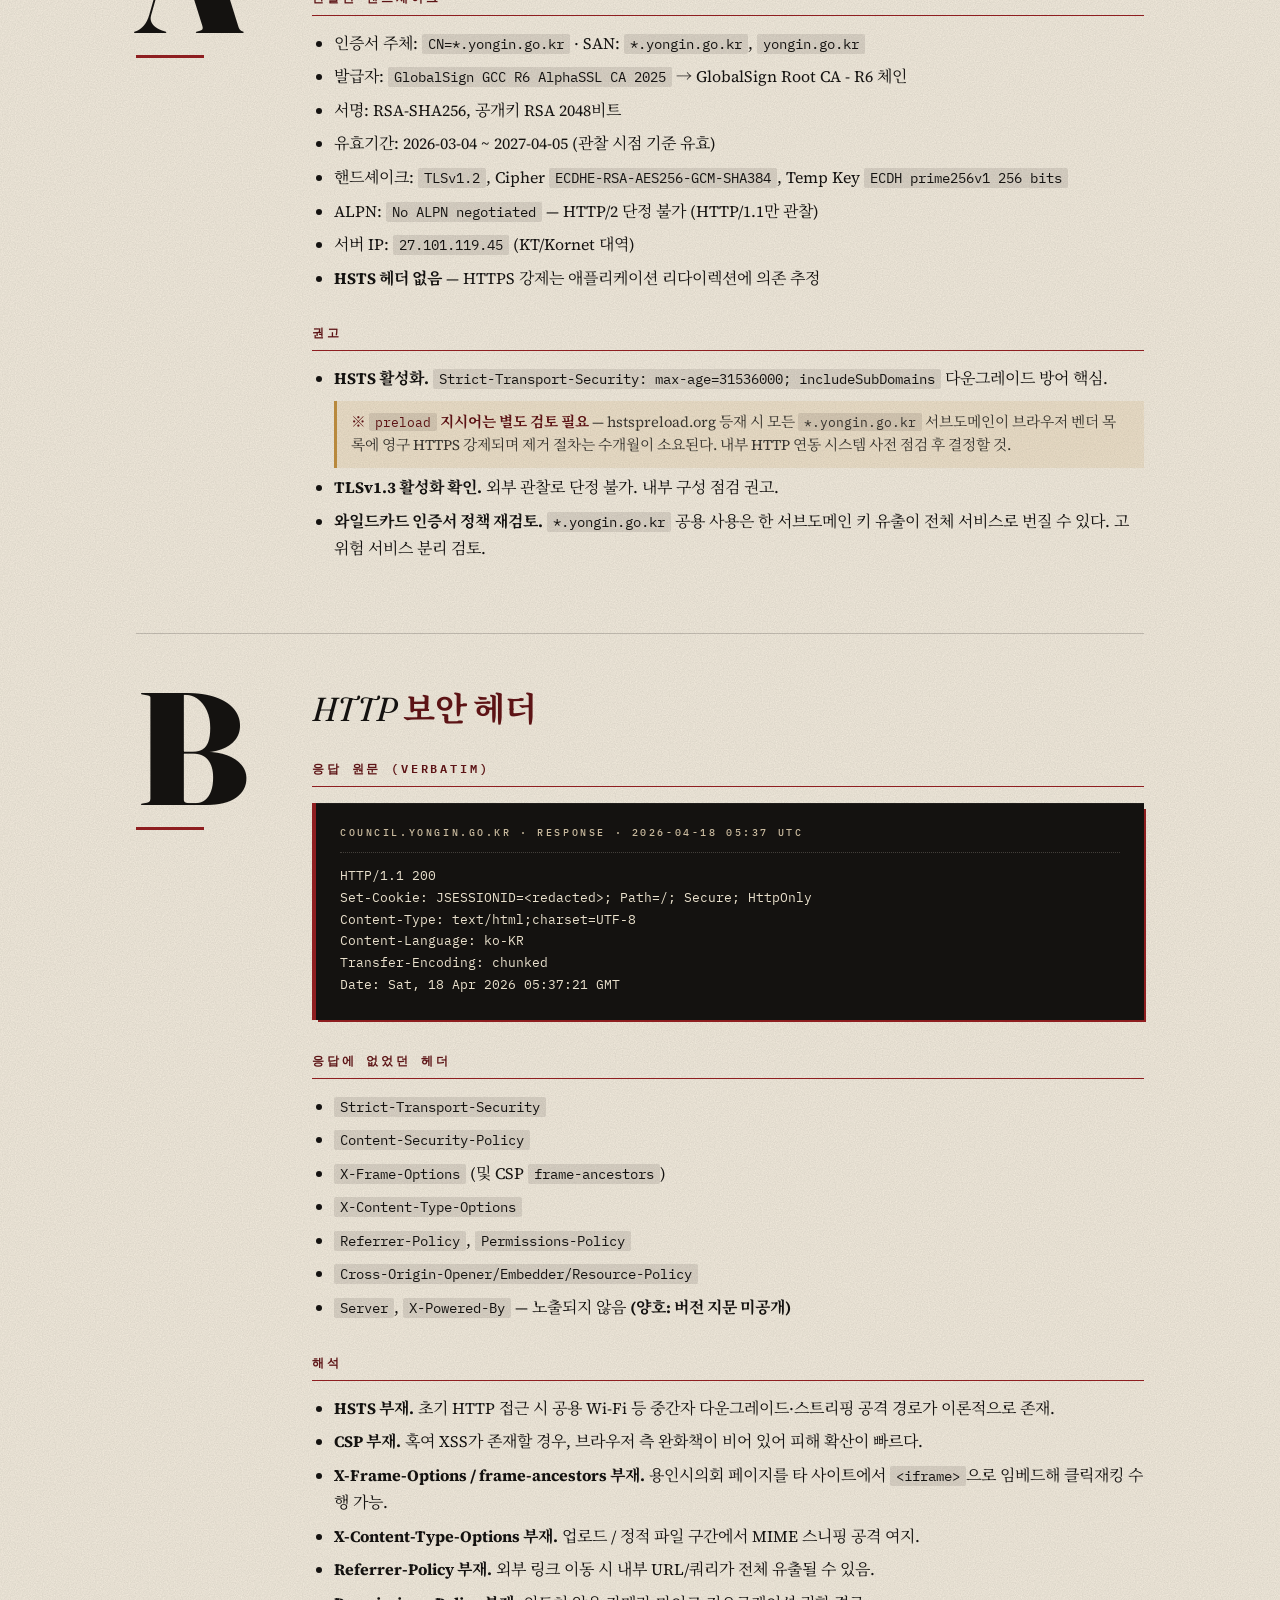
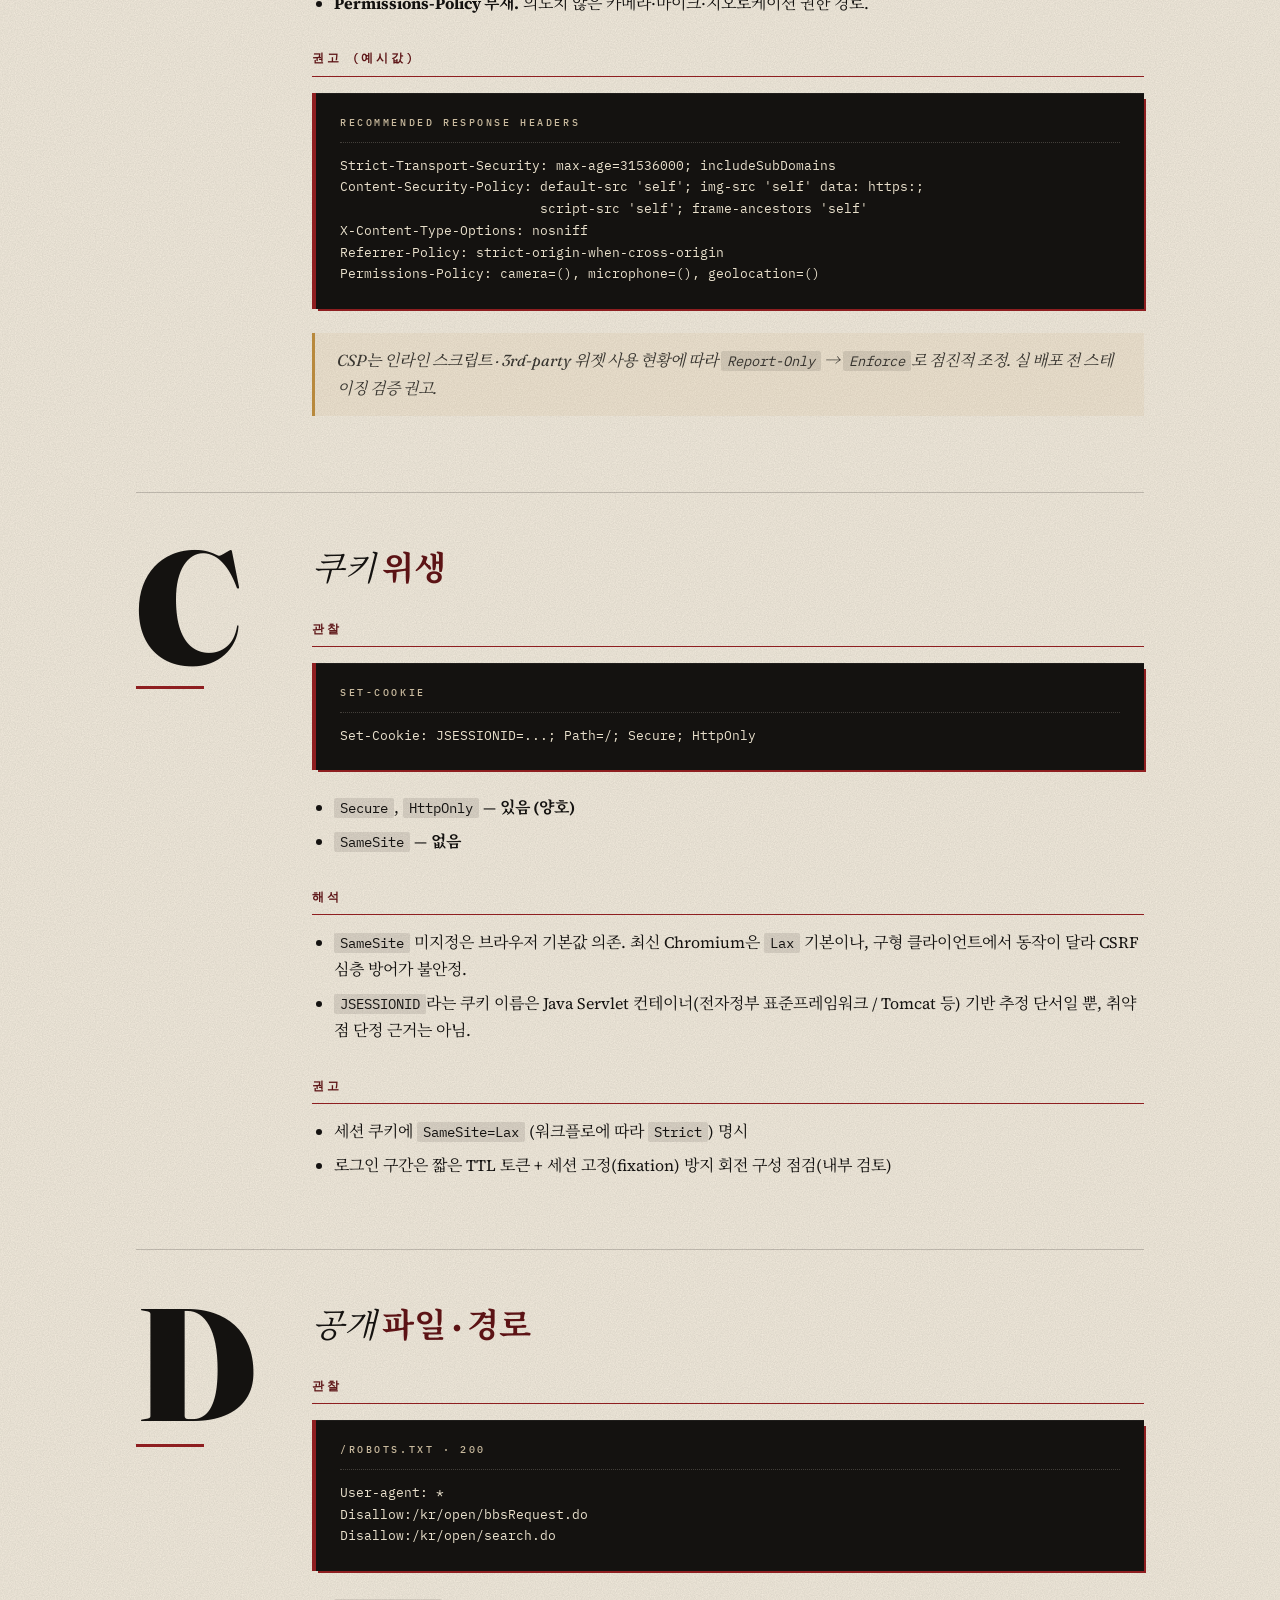
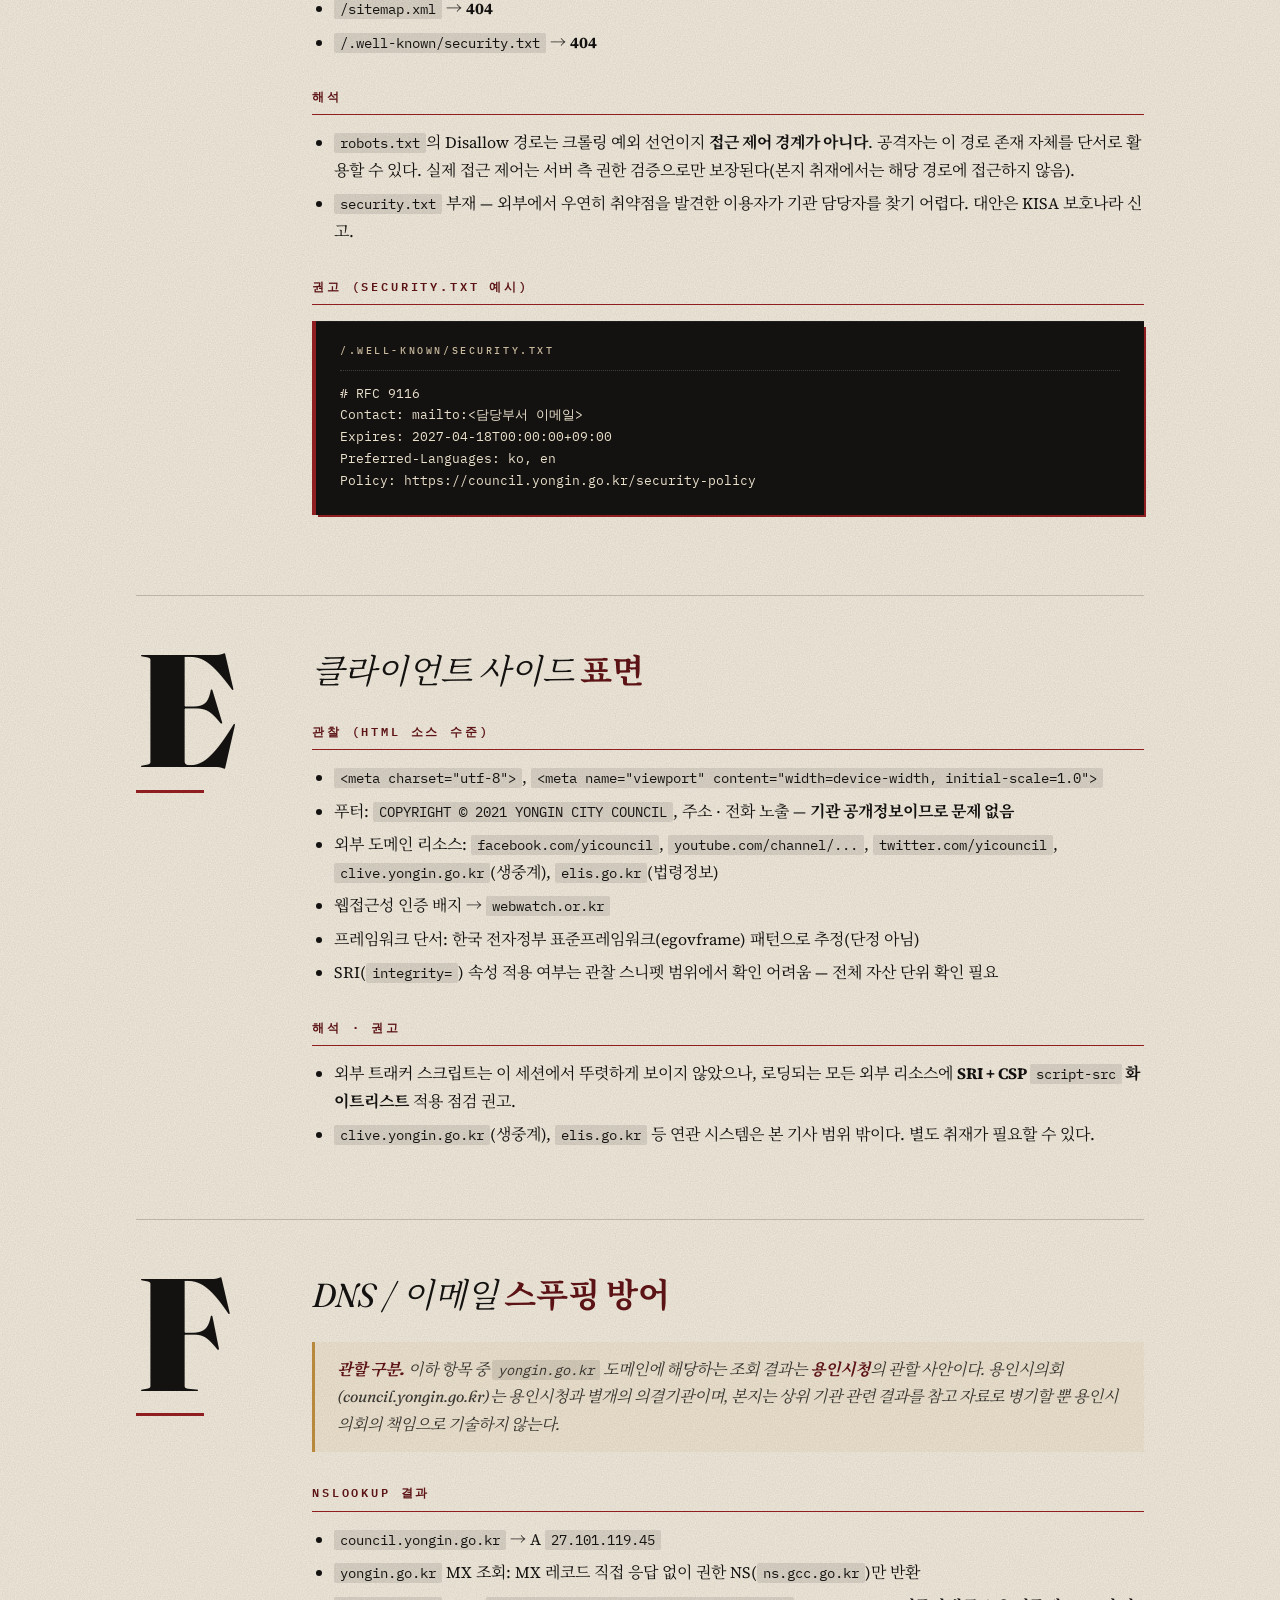
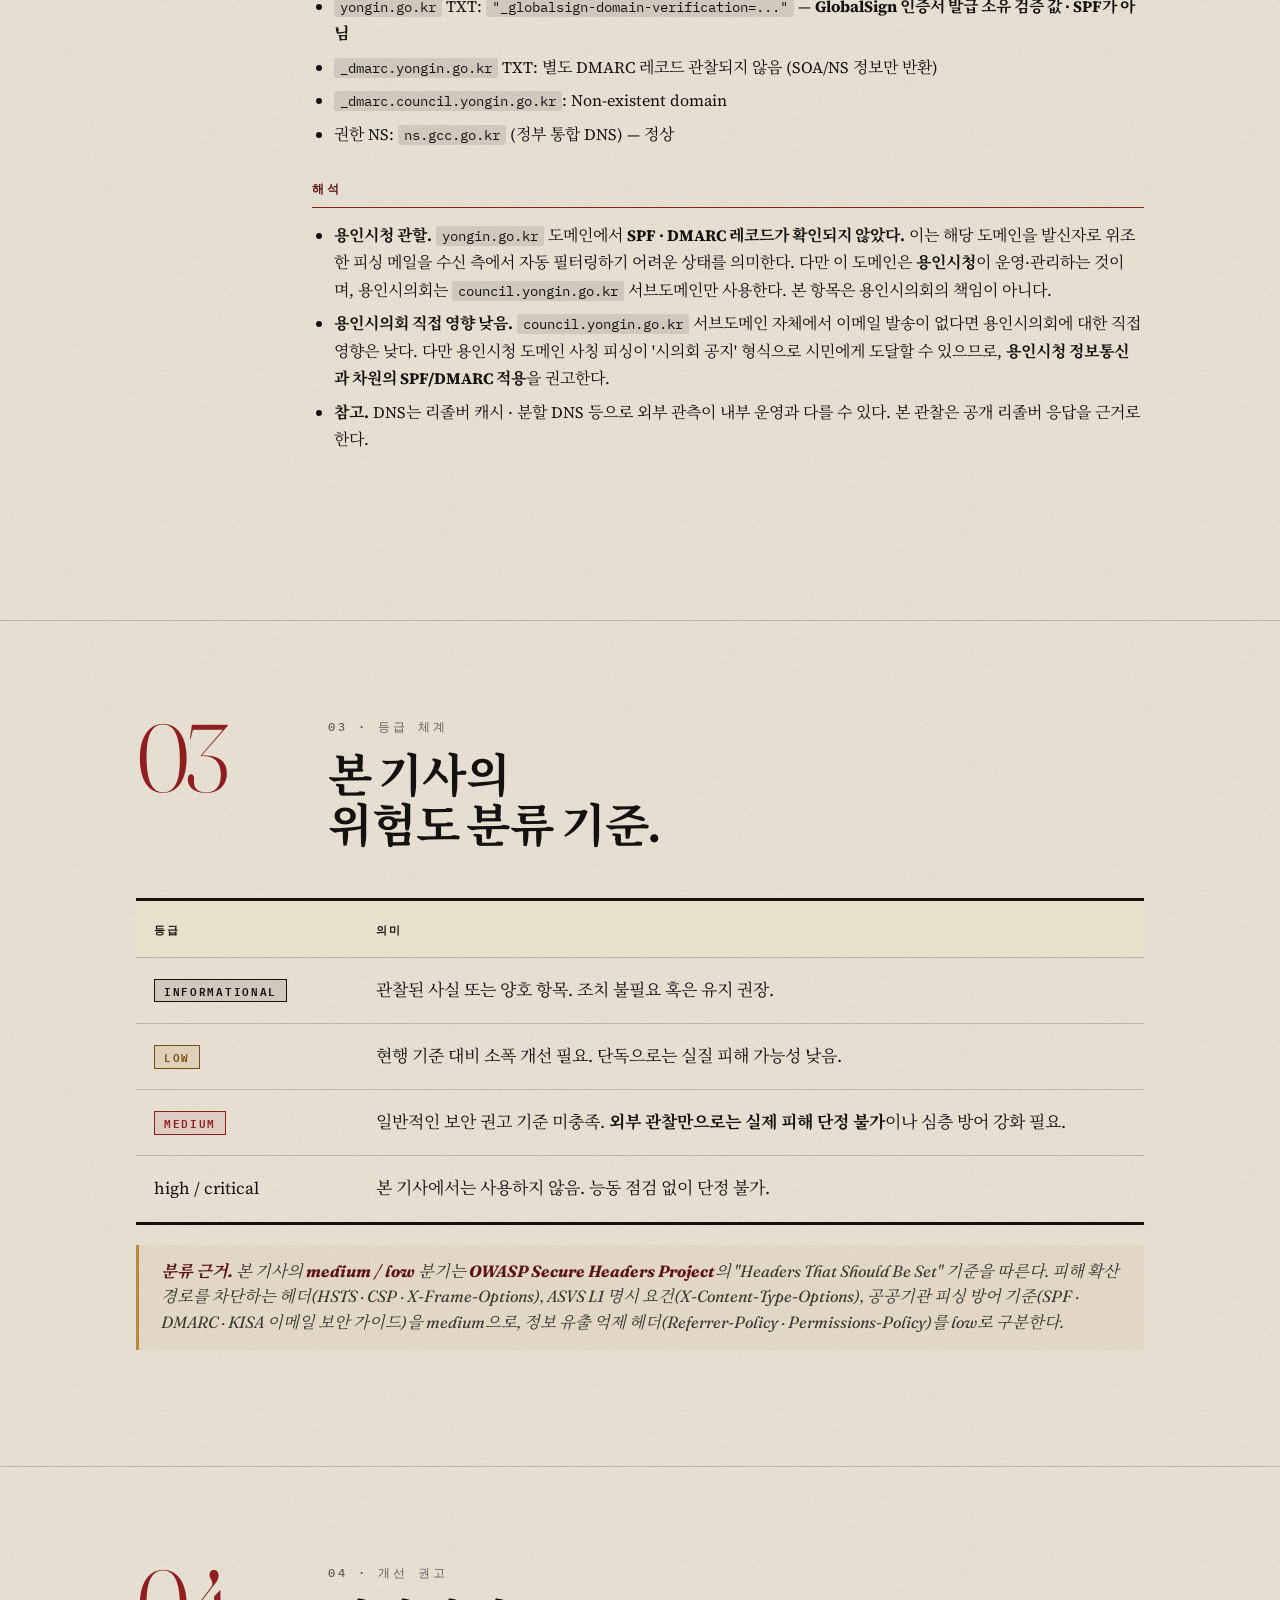
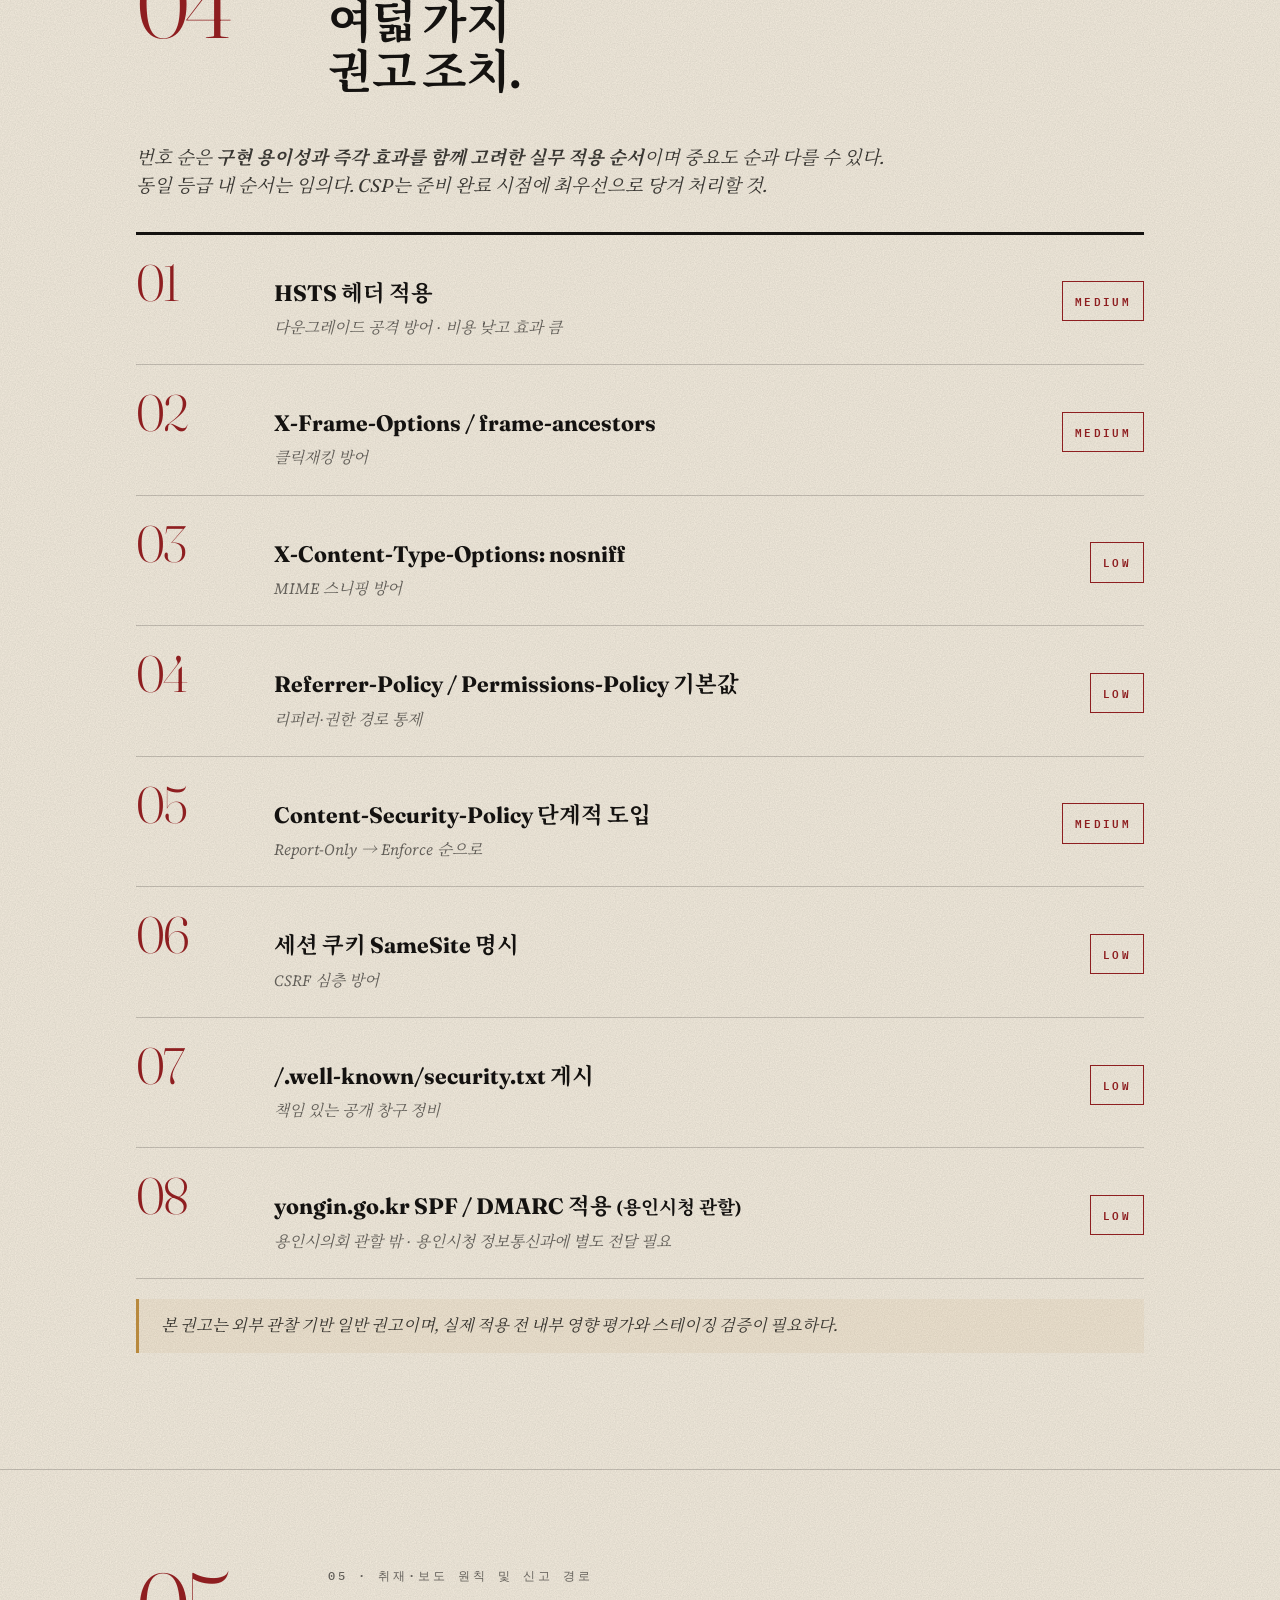
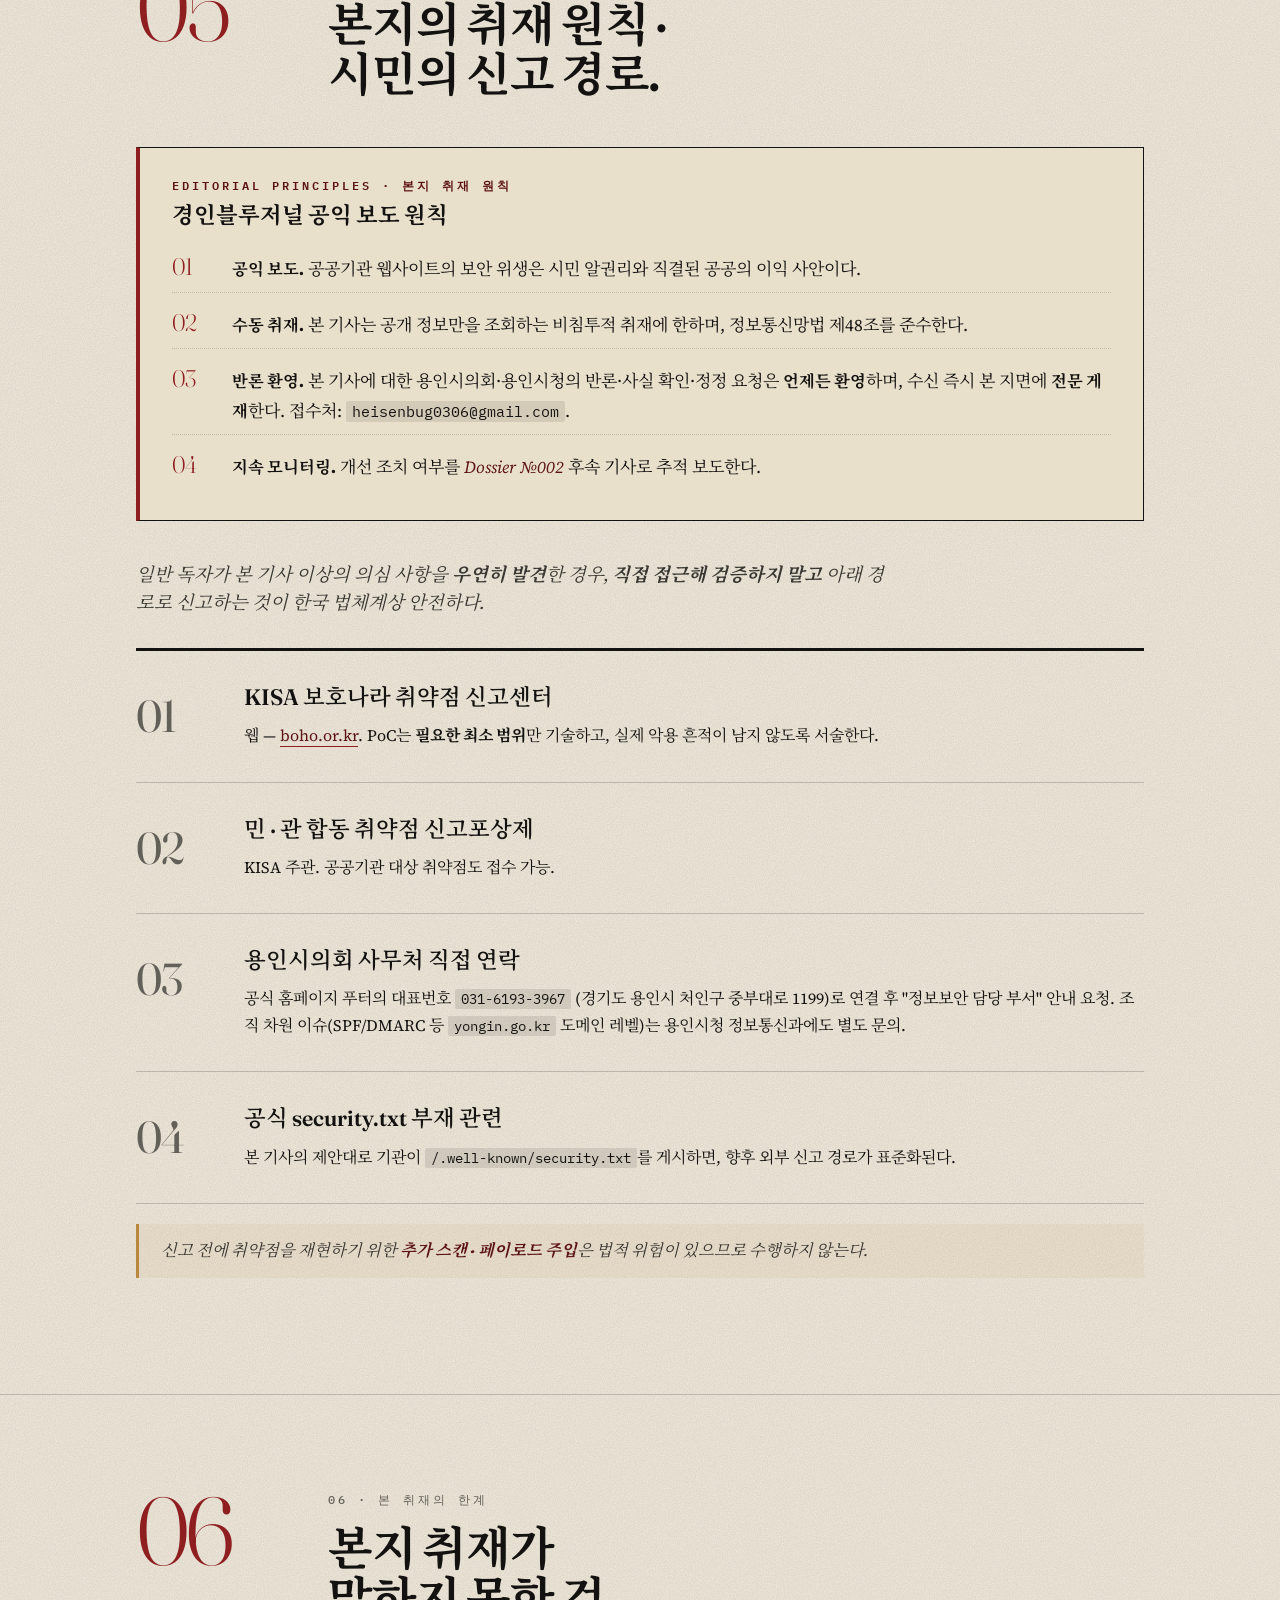
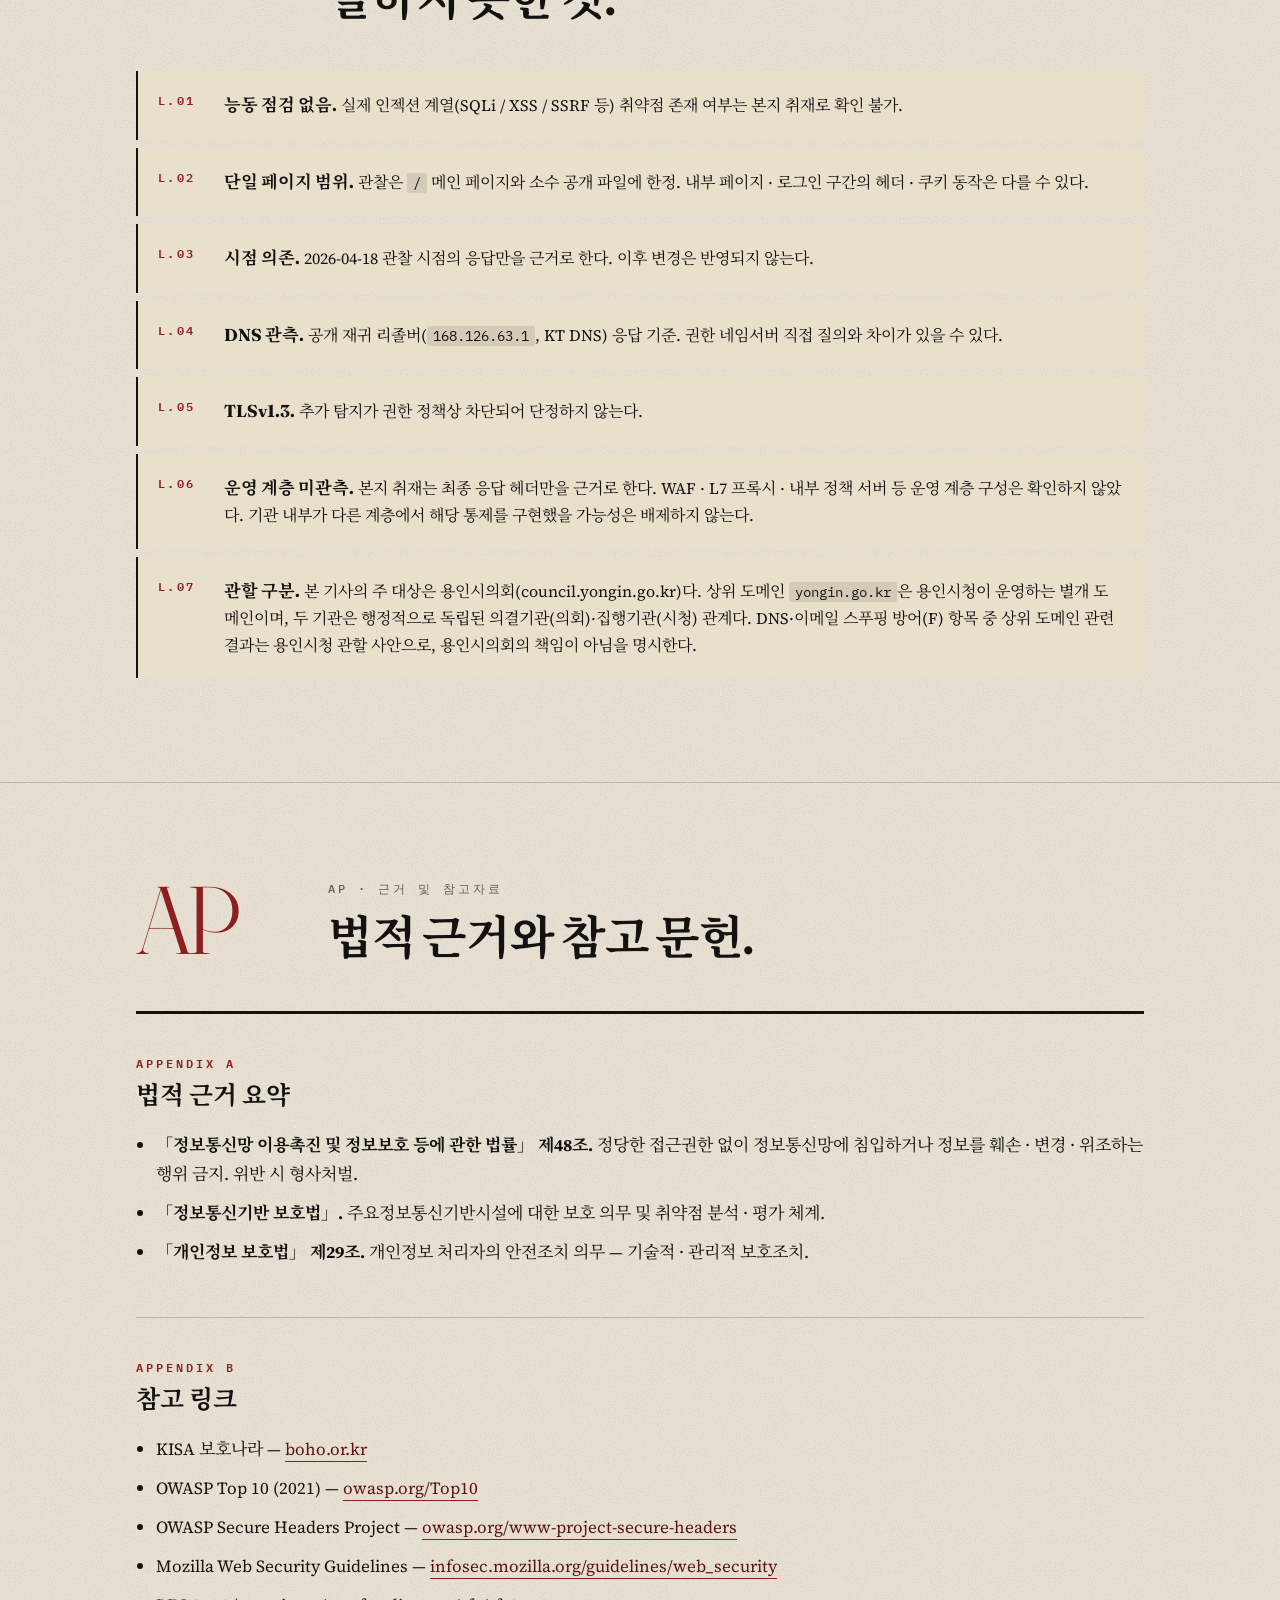
==== commit 94346313: "fix: 허위 사실 제거 — 반론 요청 미발송 실제 반영 사실 정정: 기사에 "2026-04-18 14:00 KST 반론 요청 발송", "24시간 답변 기회 제공", "지정 시한까" ====
--- a/index.html
+++ b/index.html
@@ -57,7 +57,7 @@
     </div>
 
     <p class="masthead__lead">
-      <strong>【리드】</strong> 용인시의회 홈페이지(<code>council.yongin.go.kr</code>)에서 브라우저 수준 심층 방어를 담당하는 핵심 HTTP 보안 헤더 다수가 응답에서 <strong>관찰되지 않았다</strong>. 본지가 2026-04-18 공개 정보만을 대상으로 수동 조사한 결과다. 전송 계층과 쿠키 기본 위생은 갖춰졌으나, <strong>HSTS·CSP·X-Frame-Options 등 6종 헤더</strong>가 외부 응답에서 관찰되지 않아 클릭재킹·다운그레이드·스크립트 주입 피해 확산 경로가 외부 관측상 차단되지 않은 상태로 남아 있다. 기관 내부 레이어에서의 구현 여부는 본 취재 범위 밖이며, 본지는 같은 날 기관에 반론 요청을 발송했다.
+      <strong>【리드】</strong> 용인시의회 홈페이지(<code>council.yongin.go.kr</code>)에서 브라우저 수준 심층 방어를 담당하는 핵심 HTTP 보안 헤더 다수가 응답에서 <strong>관찰되지 않았다</strong>. 본지가 2026-04-18 공개 정보만을 대상으로 수동 조사한 결과다. 전송 계층과 쿠키 기본 위생은 갖춰졌으나, <strong>HSTS·CSP·X-Frame-Options 등 6종 헤더</strong>가 외부 응답에서 관찰되지 않아 클릭재킹·다운그레이드·스크립트 주입 피해 확산 경로가 외부 관측상 차단되지 않은 상태로 남아 있다. 기관 내부 레이어에서의 구현 여부는 본 취재 범위 밖이며, 본지는 용인시의회·용인시청의 반론을 언제든 환영한다.
     </p>
 
     <div class="masthead__byline">
@@ -68,7 +68,7 @@
     <div class="masthead__foot">
       <p class="disclaimer">
         <strong>⚠ 취재 원칙.</strong> 본 기사는 공개 정보 기반의 <strong>수동 취재</strong>다. 취약점 스캐너 실행·페이로드 주입·인증 우회 등 능동적 점검은 수행하지 않았다. 따라서 "관찰되지 않음"은 <strong>외부 응답 레이어에 보이지 않는다</strong>는 뜻이며, 기관 내부 구성까지 단정하지 않는다.<br><br>
-        <strong>반론권 보장.</strong> 본지는 2026-04-18 14:00 KST 용인시의회 사무처 대표번호(031-6193-3967) 및 공식 이메일 경로로 취재 내용 확인 및 반론 요청을 <strong>발송</strong>했다. 보도 전 <strong>24시간 답변 기회</strong>를 제공했으며, 지정 시한까지 회신이 도착하지 않아 공익성을 고려해 선행 보도한다. 기관 답변 수신 시 본 지면에 <strong>72시간 내 전문 게재</strong>한다. 반론·정정 요청 접수: <strong>heisenbug0306@gmail.com</strong> (경인블루저널 편집국).
+        <strong>반론 환영.</strong> 본 기사에 대한 <strong>용인시의회(<code>council.yongin.go.kr</code>)와 용인시청(<code>yongin.go.kr</code>) 측의 반론 · 사실 확인 · 정정 요청은 언제든 환영</strong>한다. 두 기관은 행정적으로 독립된 의결기관·집행기관 관계이므로 각각의 입장을 구분해 본 지면에 반영한다. 수신 즉시 본 지면에 <strong>전문 게재</strong>한다. 접수: <strong>heisenbug0306@gmail.com</strong> (경인블루저널 편집국).
       </p>
     </div>
   </div>
@@ -103,7 +103,7 @@
     </div>
     <dl class="docket__list">
       <div><dt>Object</dt><dd><code>https://council.yongin.go.kr/</code></dd></div>
-      <div><dt>Observed</dt><dd>2026-04-18 05:37 UTC (14:37 KST) 관찰 · 2026-04-18 14:00 KST 반론 요청 발송</dd></div>
+      <div><dt>Observed</dt><dd>2026-04-18 05:37 UTC (14:37 KST) 관찰</dd></div>
       <div><dt>취재</dt><dd>경인블루저널 박용환 기자 · heisenbug0306@gmail.com</dd></div>
       <div><dt>Instruments</dt><dd>WebFetch · <code>curl -sSI</code> · <code>openssl s_client</code> · <code>nslookup</code> · CT 로그 조회</dd></div>
       <div><dt>근거 법</dt><dd>헌법 제21조(언론의 자유) · 정보통신망법 제48조 · 정보통신기반 보호법 · 형법 제310조(위법성 조각)</dd></div>
@@ -422,7 +422,7 @@
       <ol class="timeline__steps">
         <li><span class="timeline__step">01</span><div><strong>공익 보도.</strong> 공공기관 웹사이트의 보안 위생은 시민 알권리와 직결된 공공의 이익 사안이다.</div></li>
         <li><span class="timeline__step">02</span><div><strong>수동 취재.</strong> 본 기사는 공개 정보만을 조회하는 비침투적 취재에 한하며, 정보통신망법 제48조를 준수한다.</div></li>
-        <li><span class="timeline__step">03</span><div><strong>반론권 보장.</strong> 본지는 보도 전 기관에 <strong>최소 24시간 답변 기회</strong>를 제공하고, 접수한 반론·사실 확인 요청은 <strong>72시간 내 본 지면에 반영</strong>한다. 요청 접수처: <code>heisenbug0306@gmail.com</code>.</div></li>
+        <li><span class="timeline__step">03</span><div><strong>반론 환영.</strong> 본 기사에 대한 용인시의회·용인시청의 반론·사실 확인·정정 요청은 <strong>언제든 환영</strong>하며, 수신 즉시 본 지면에 <strong>전문 게재</strong>한다. 접수처: <code>heisenbug0306@gmail.com</code>.</div></li>
         <li><span class="timeline__step">04</span><div><strong>지속 모니터링.</strong> 개선 조치 여부를 <em>Dossier №002</em> 후속 기사로 추적 보도한다.</div></li>
       </ol>
     </aside>
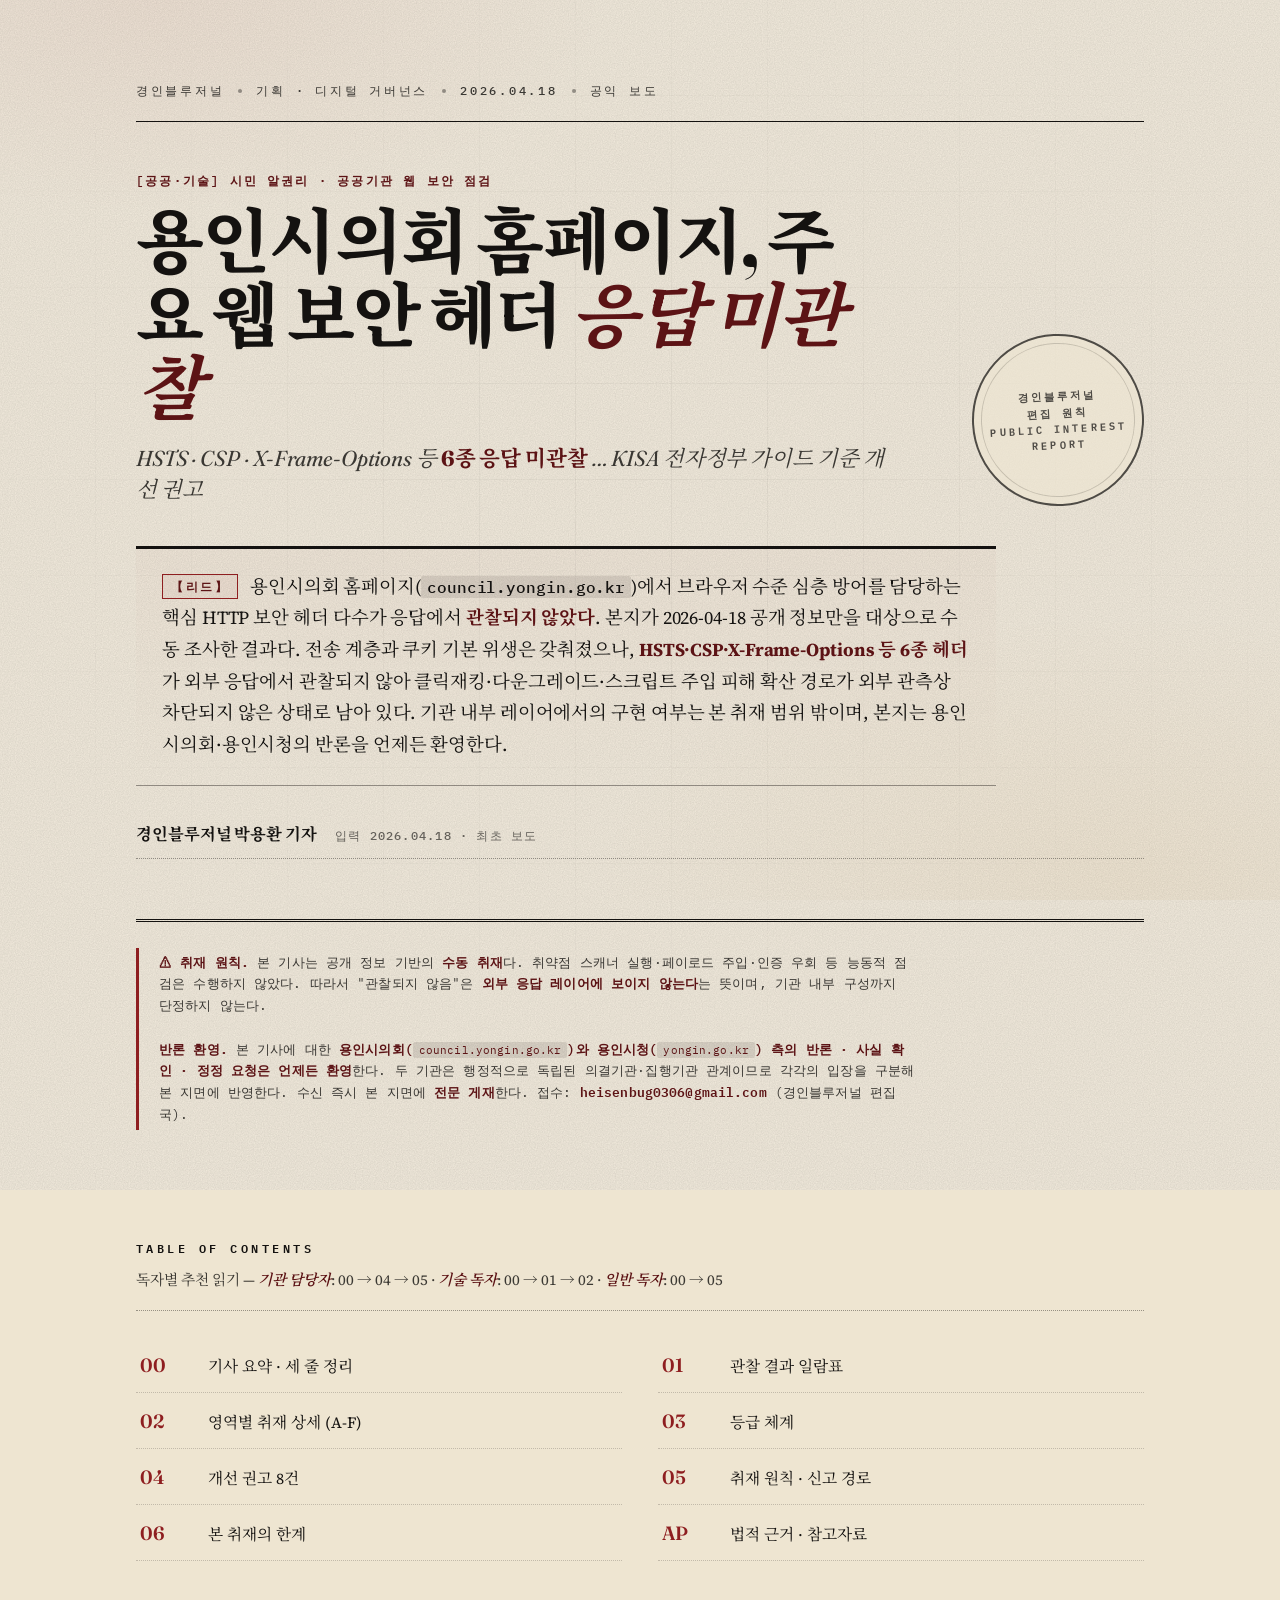
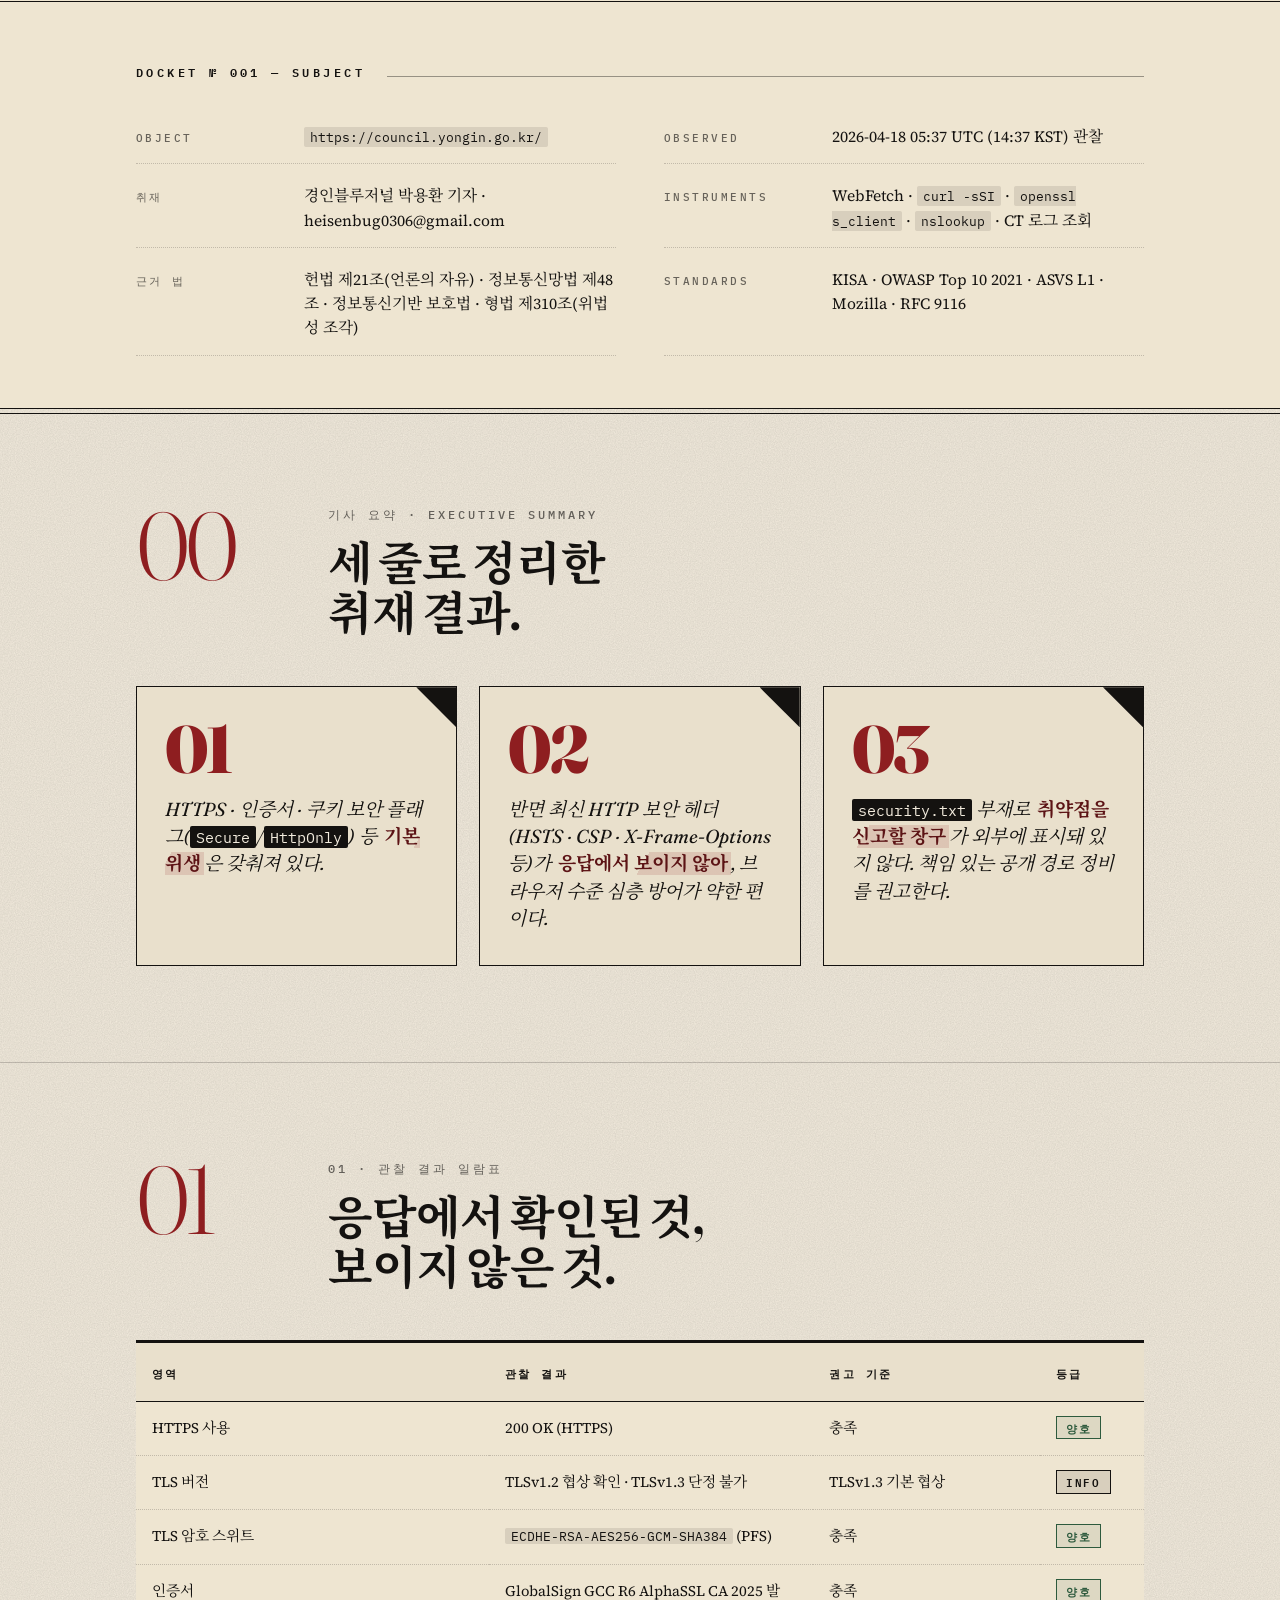
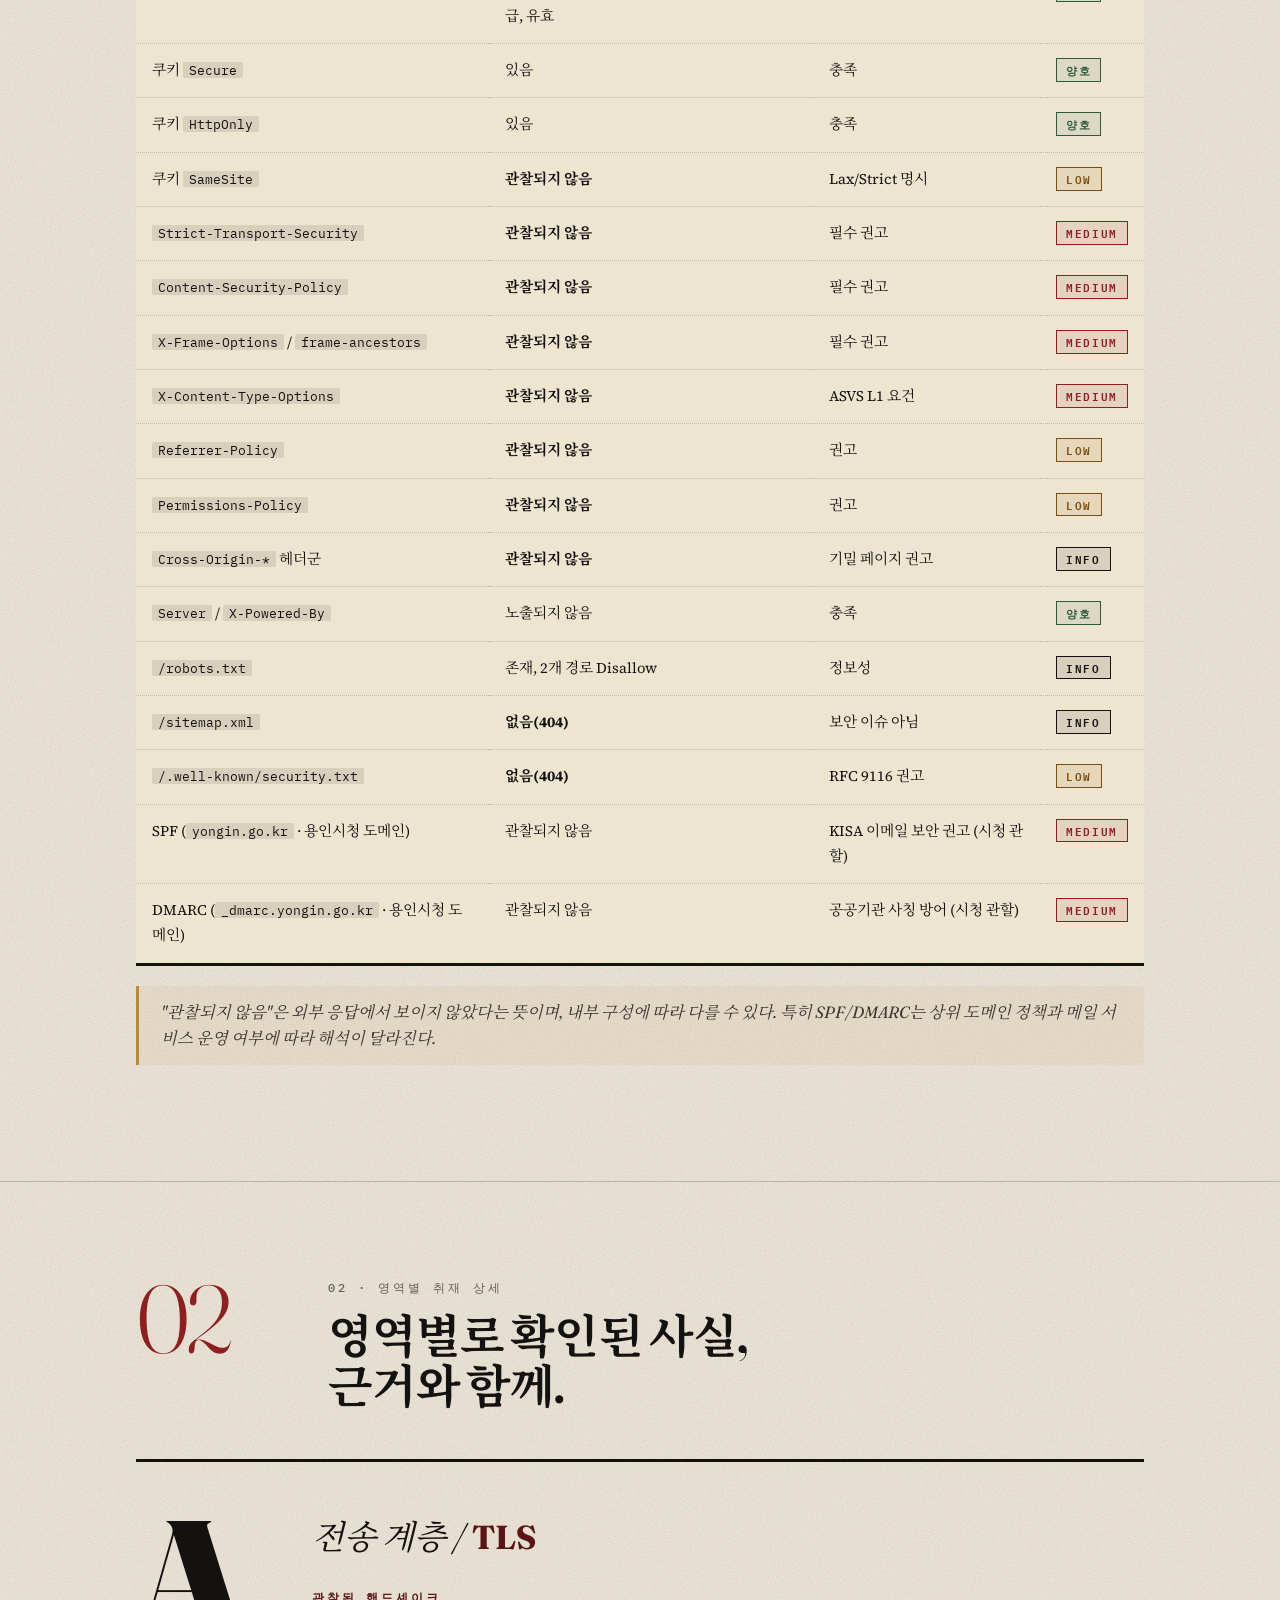
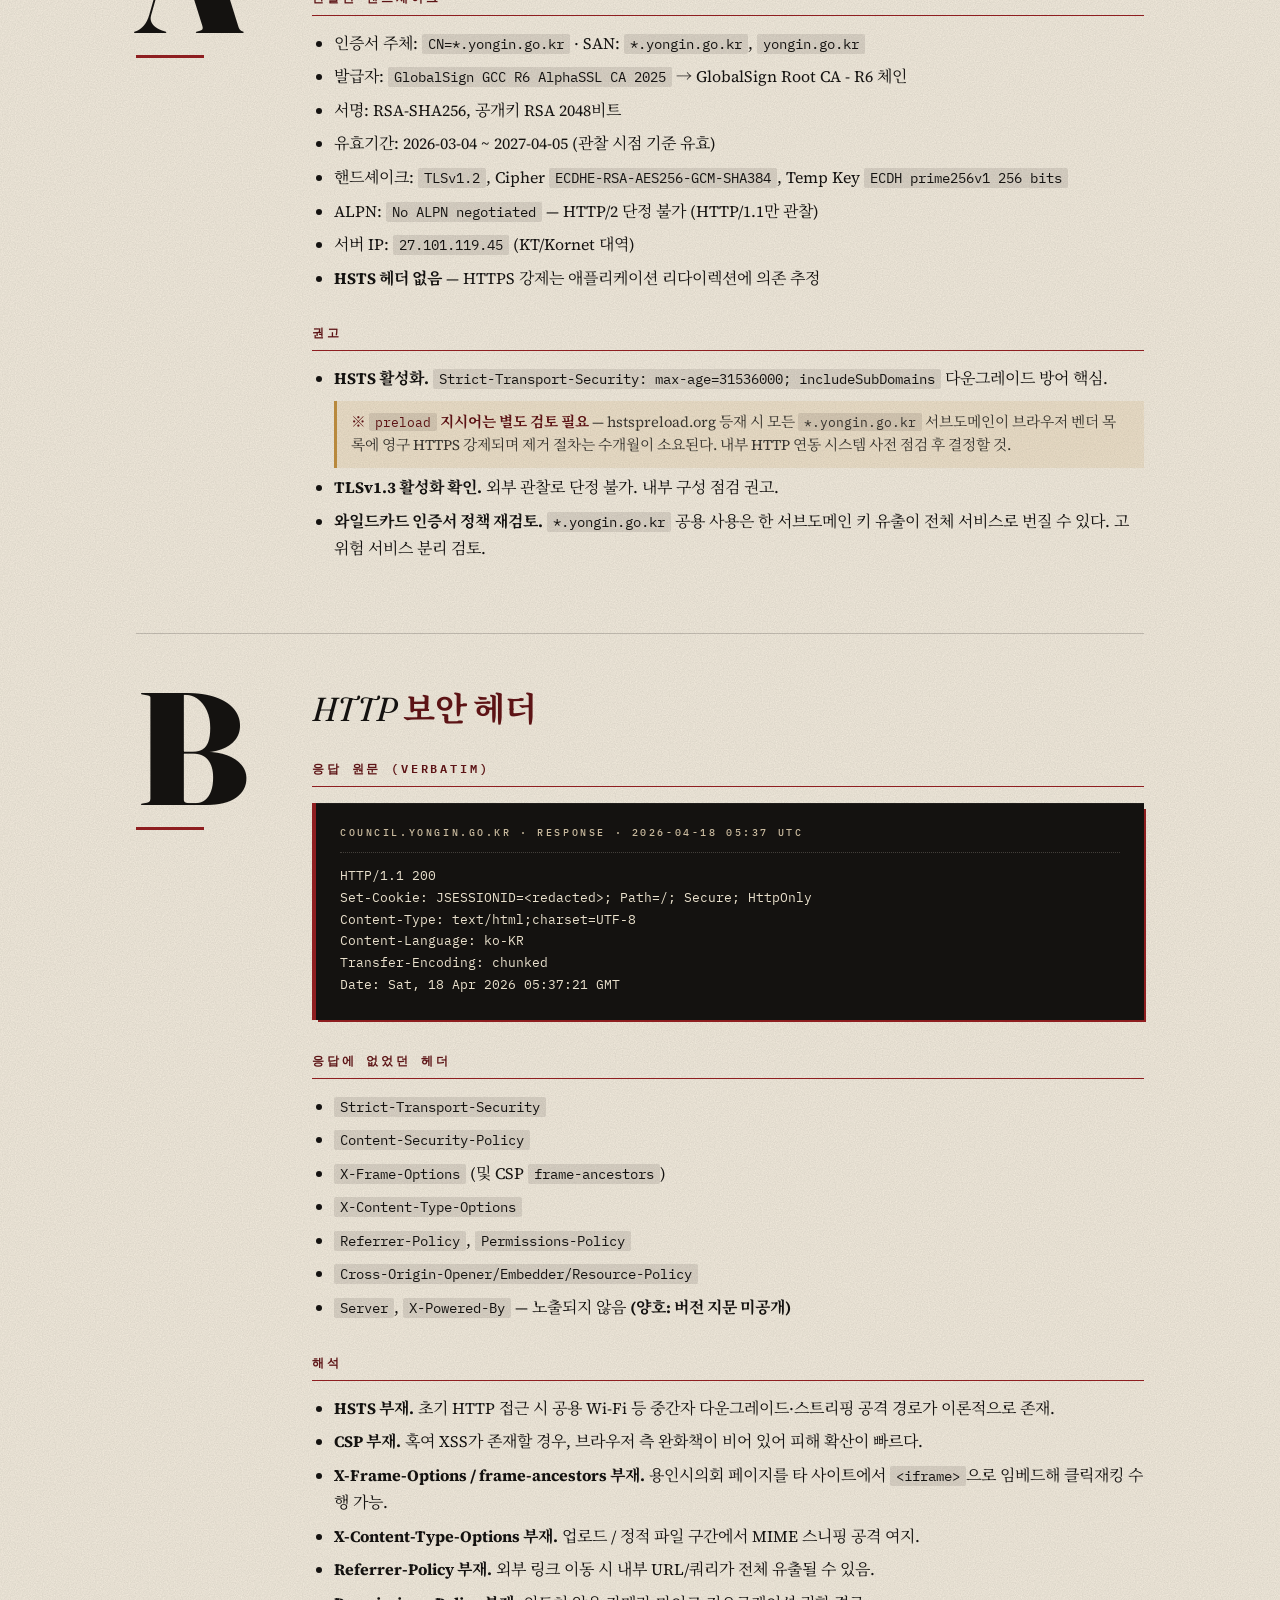
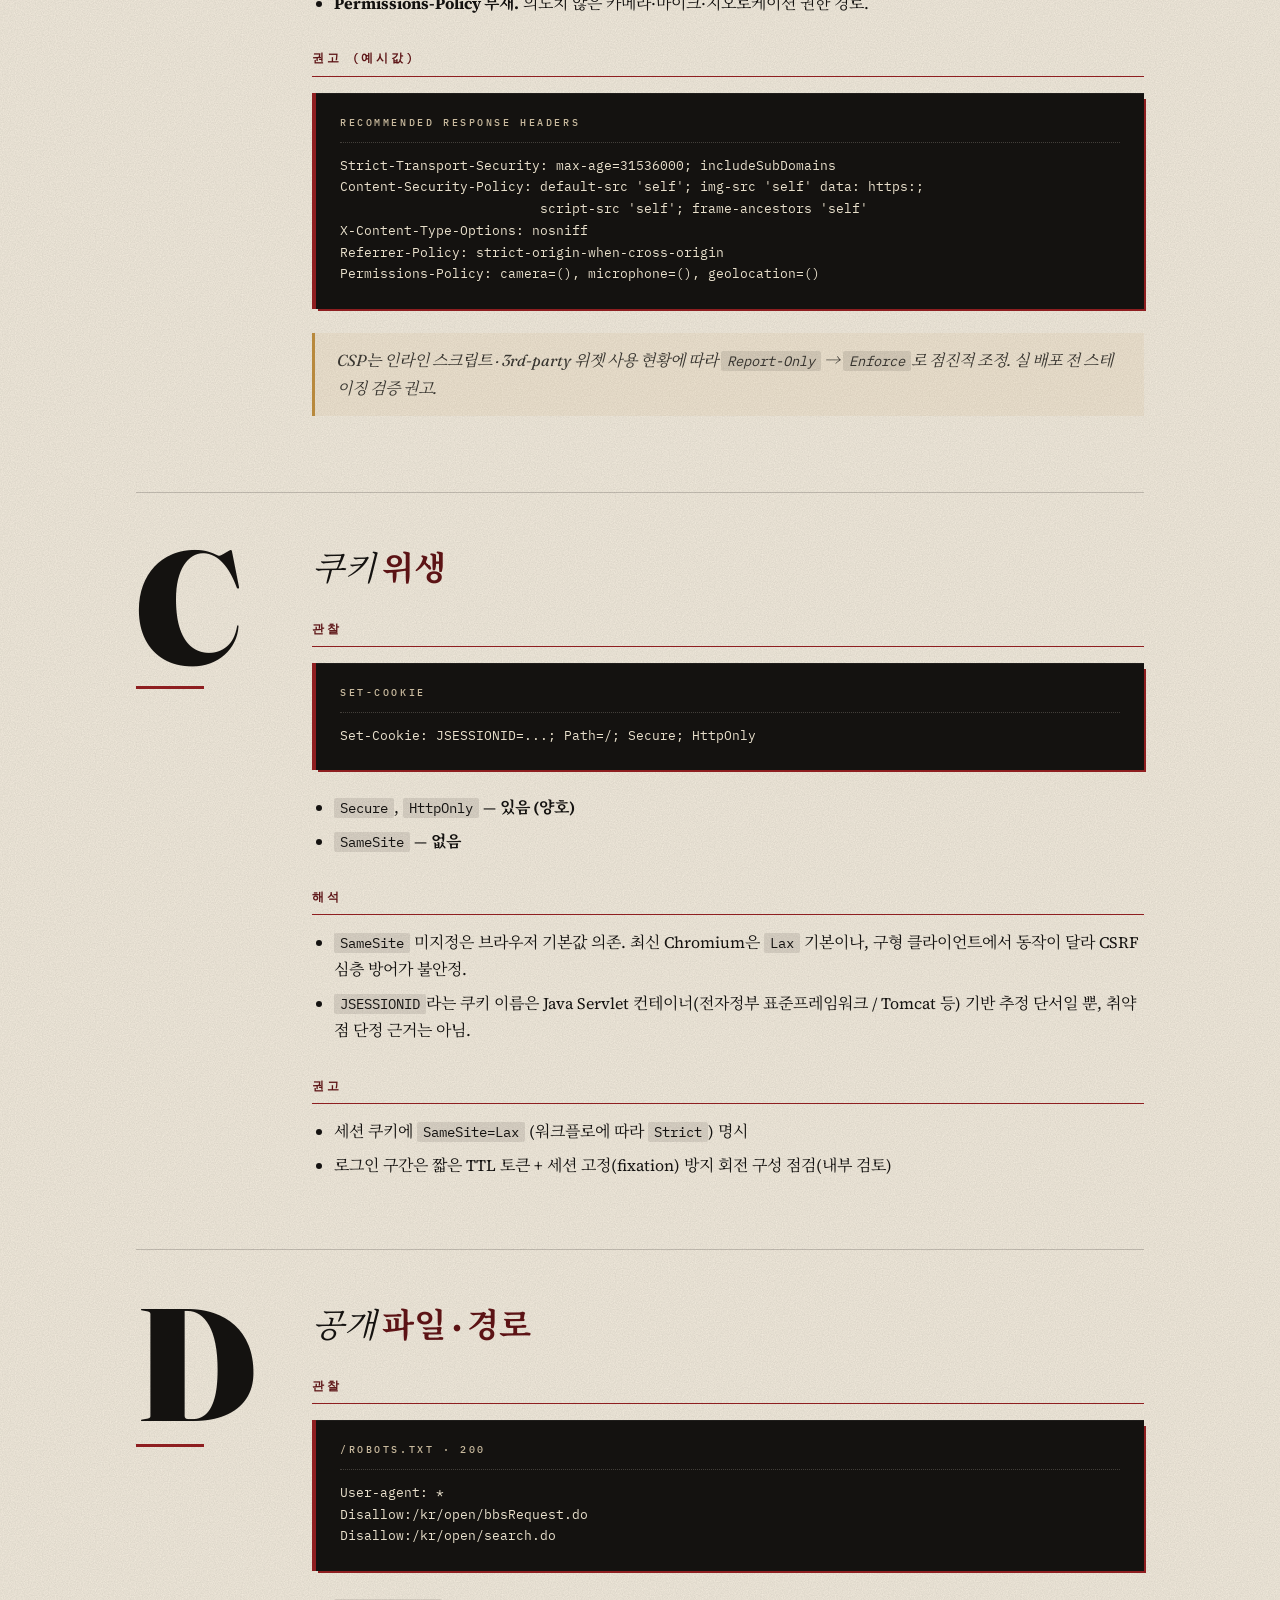
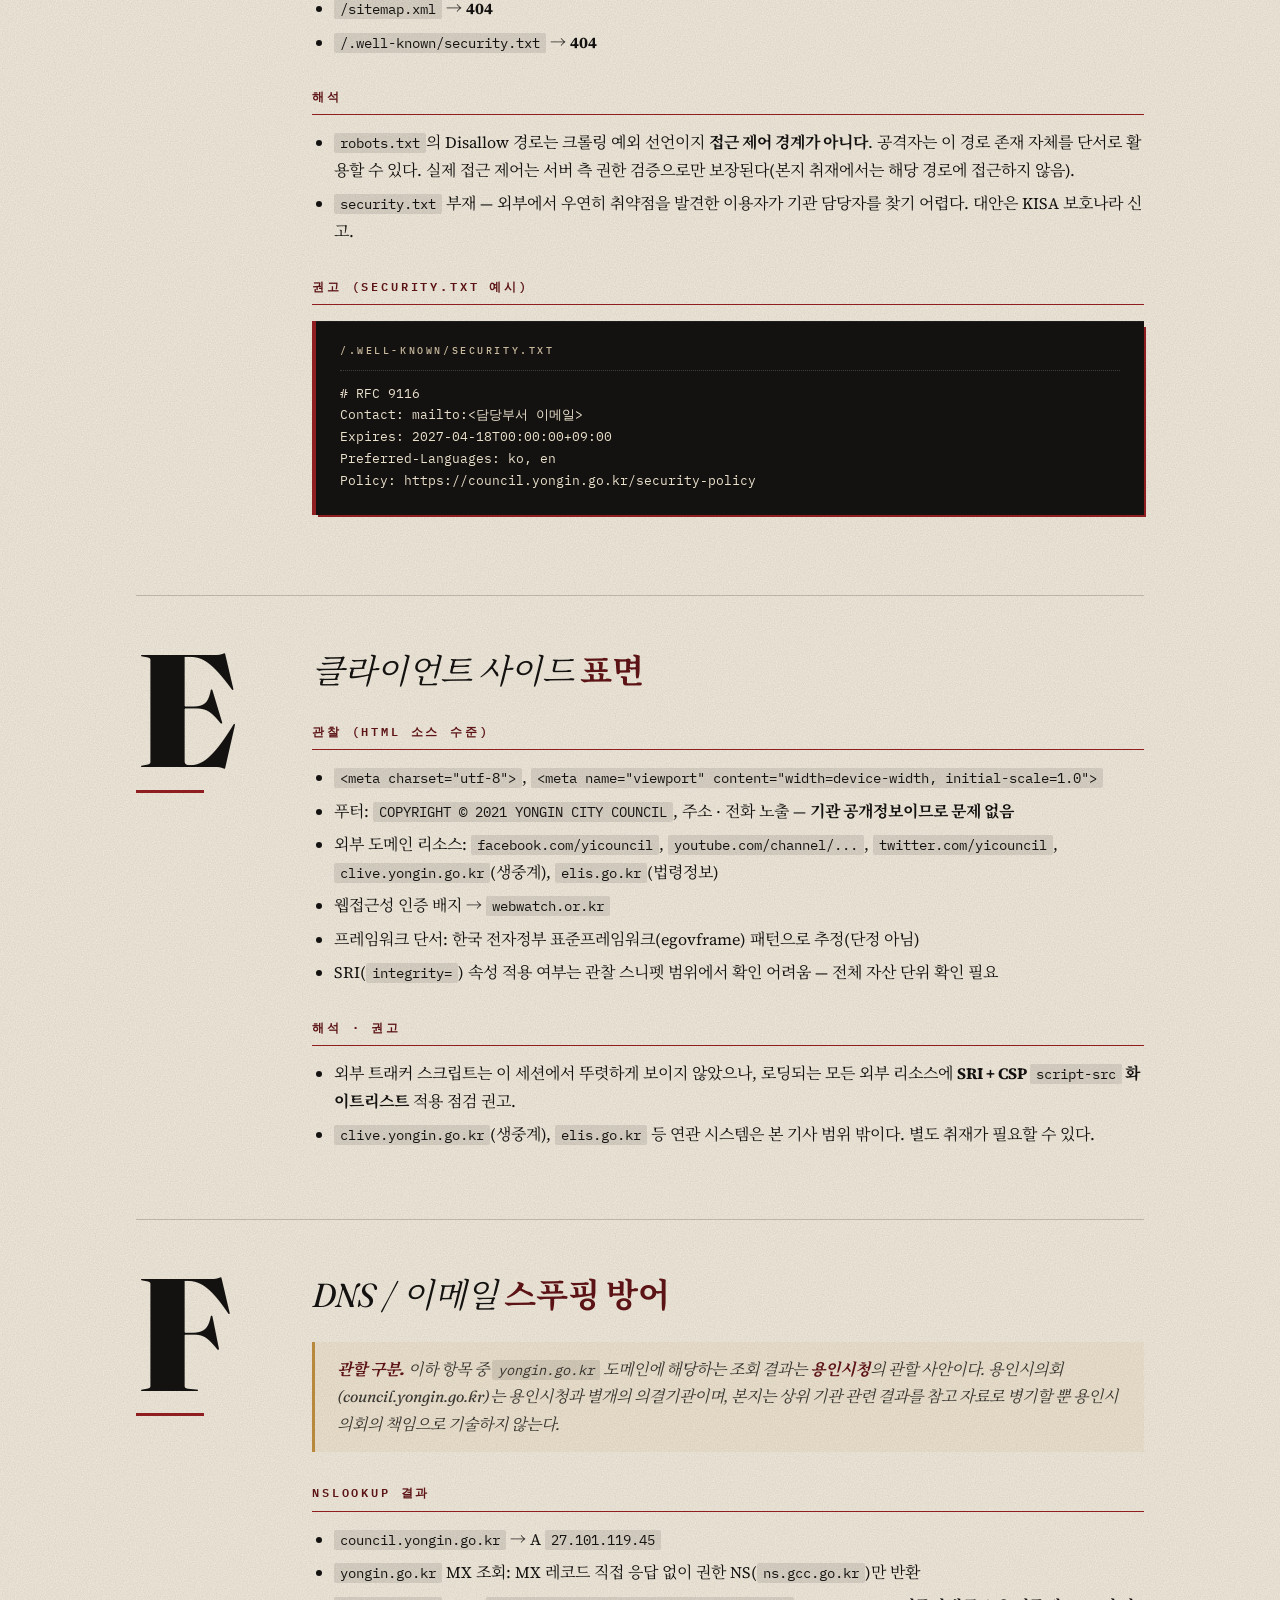
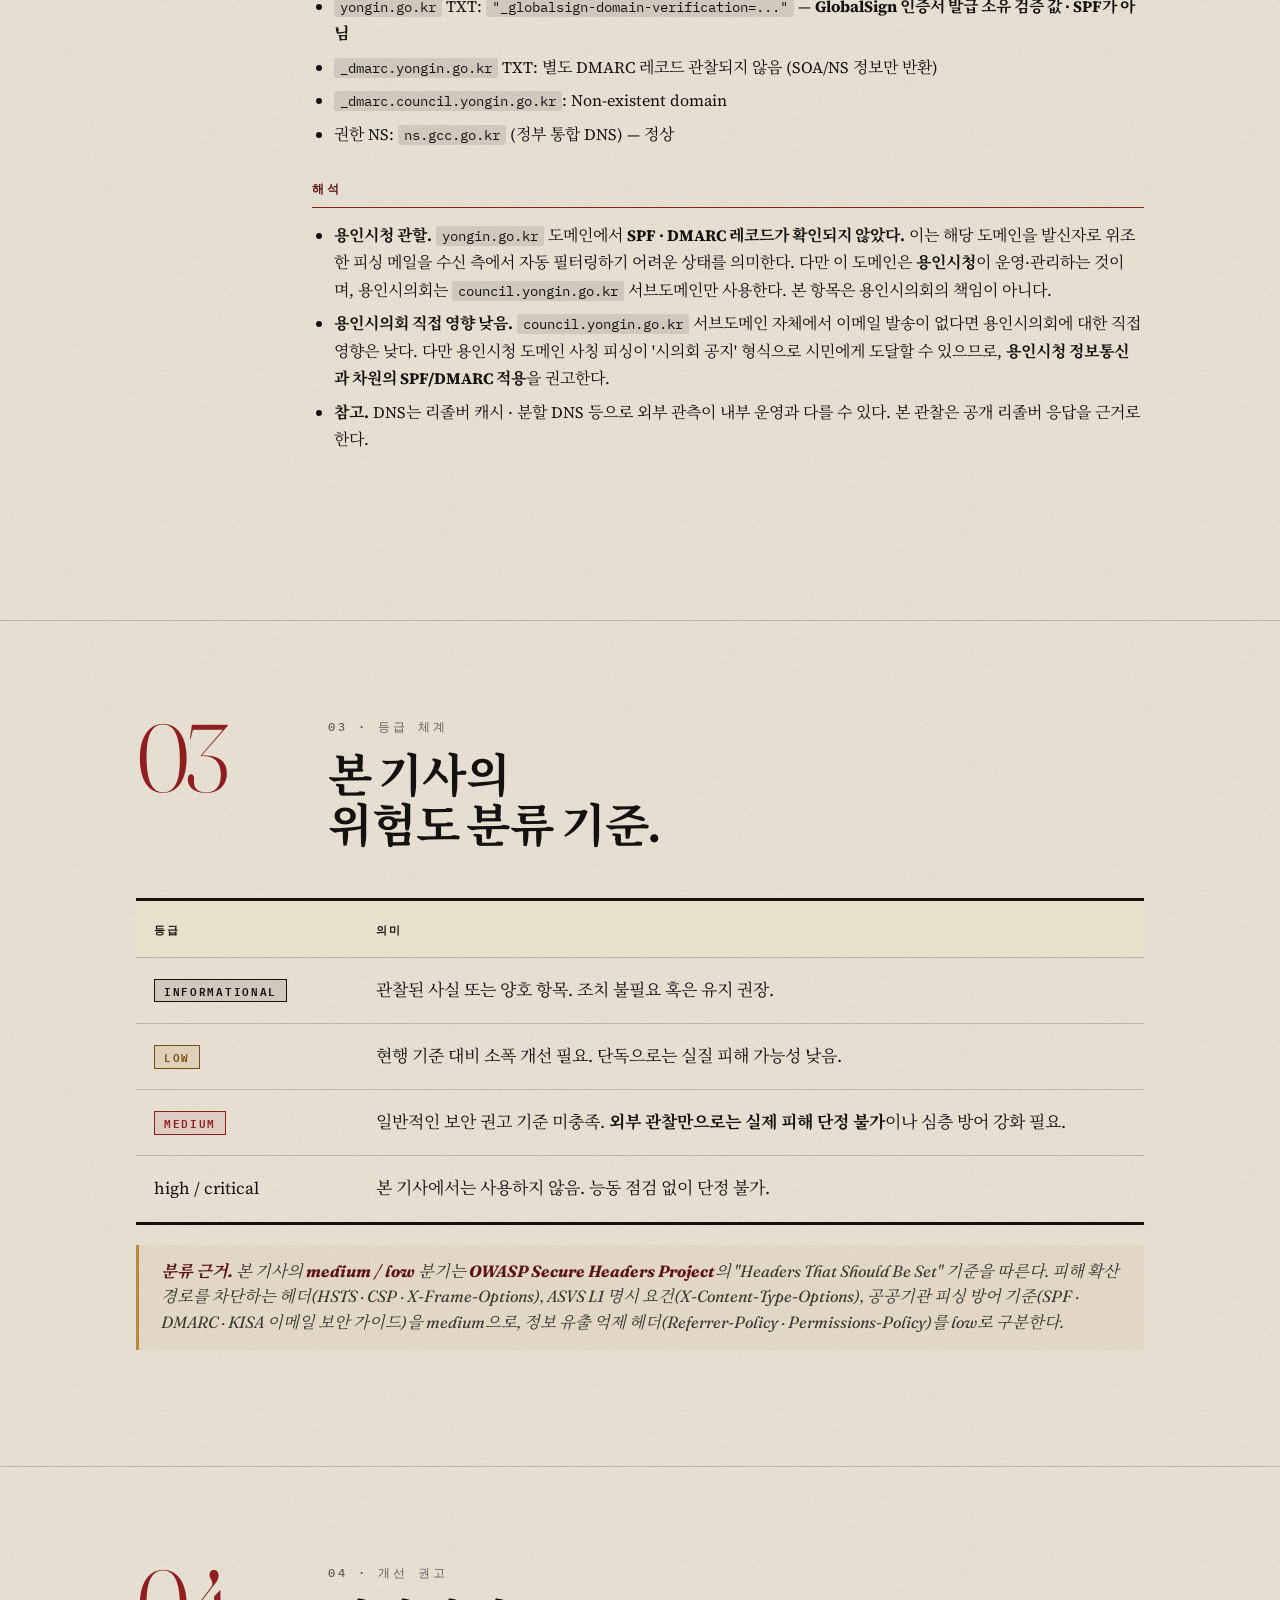
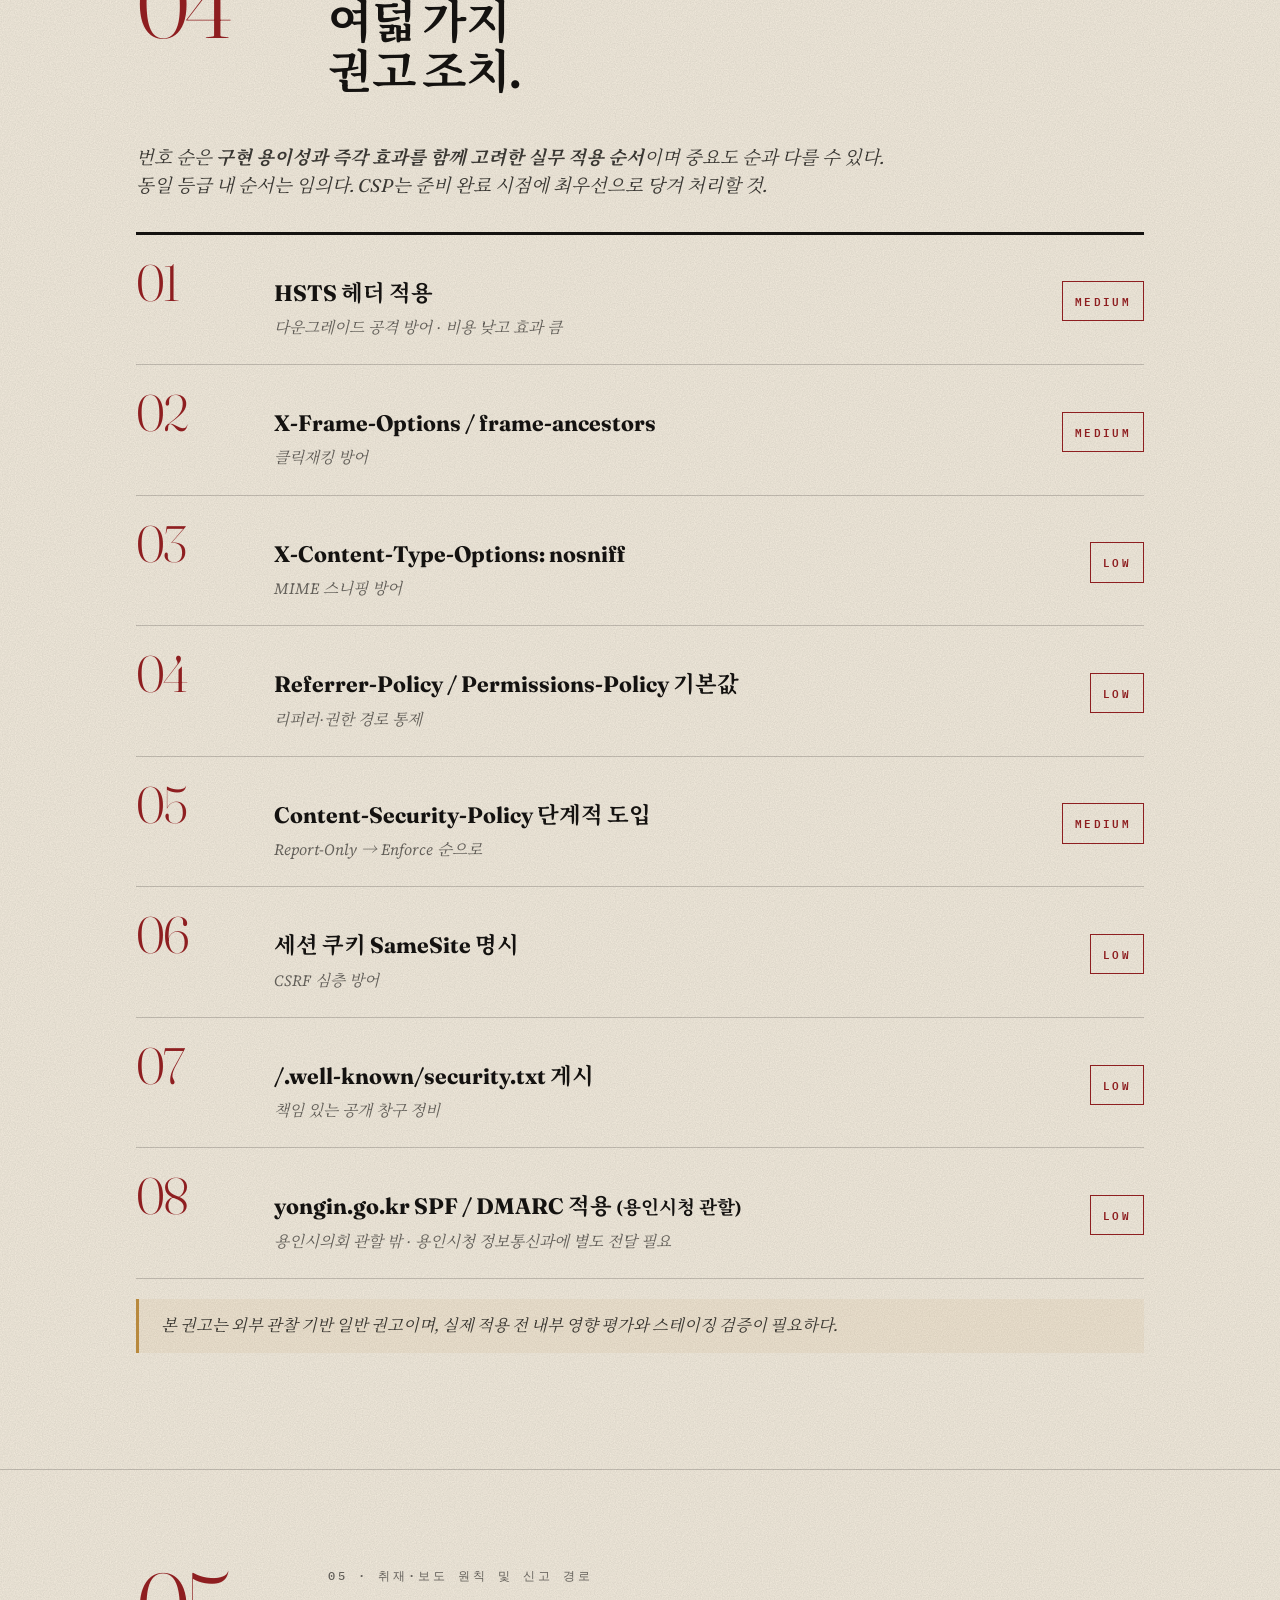
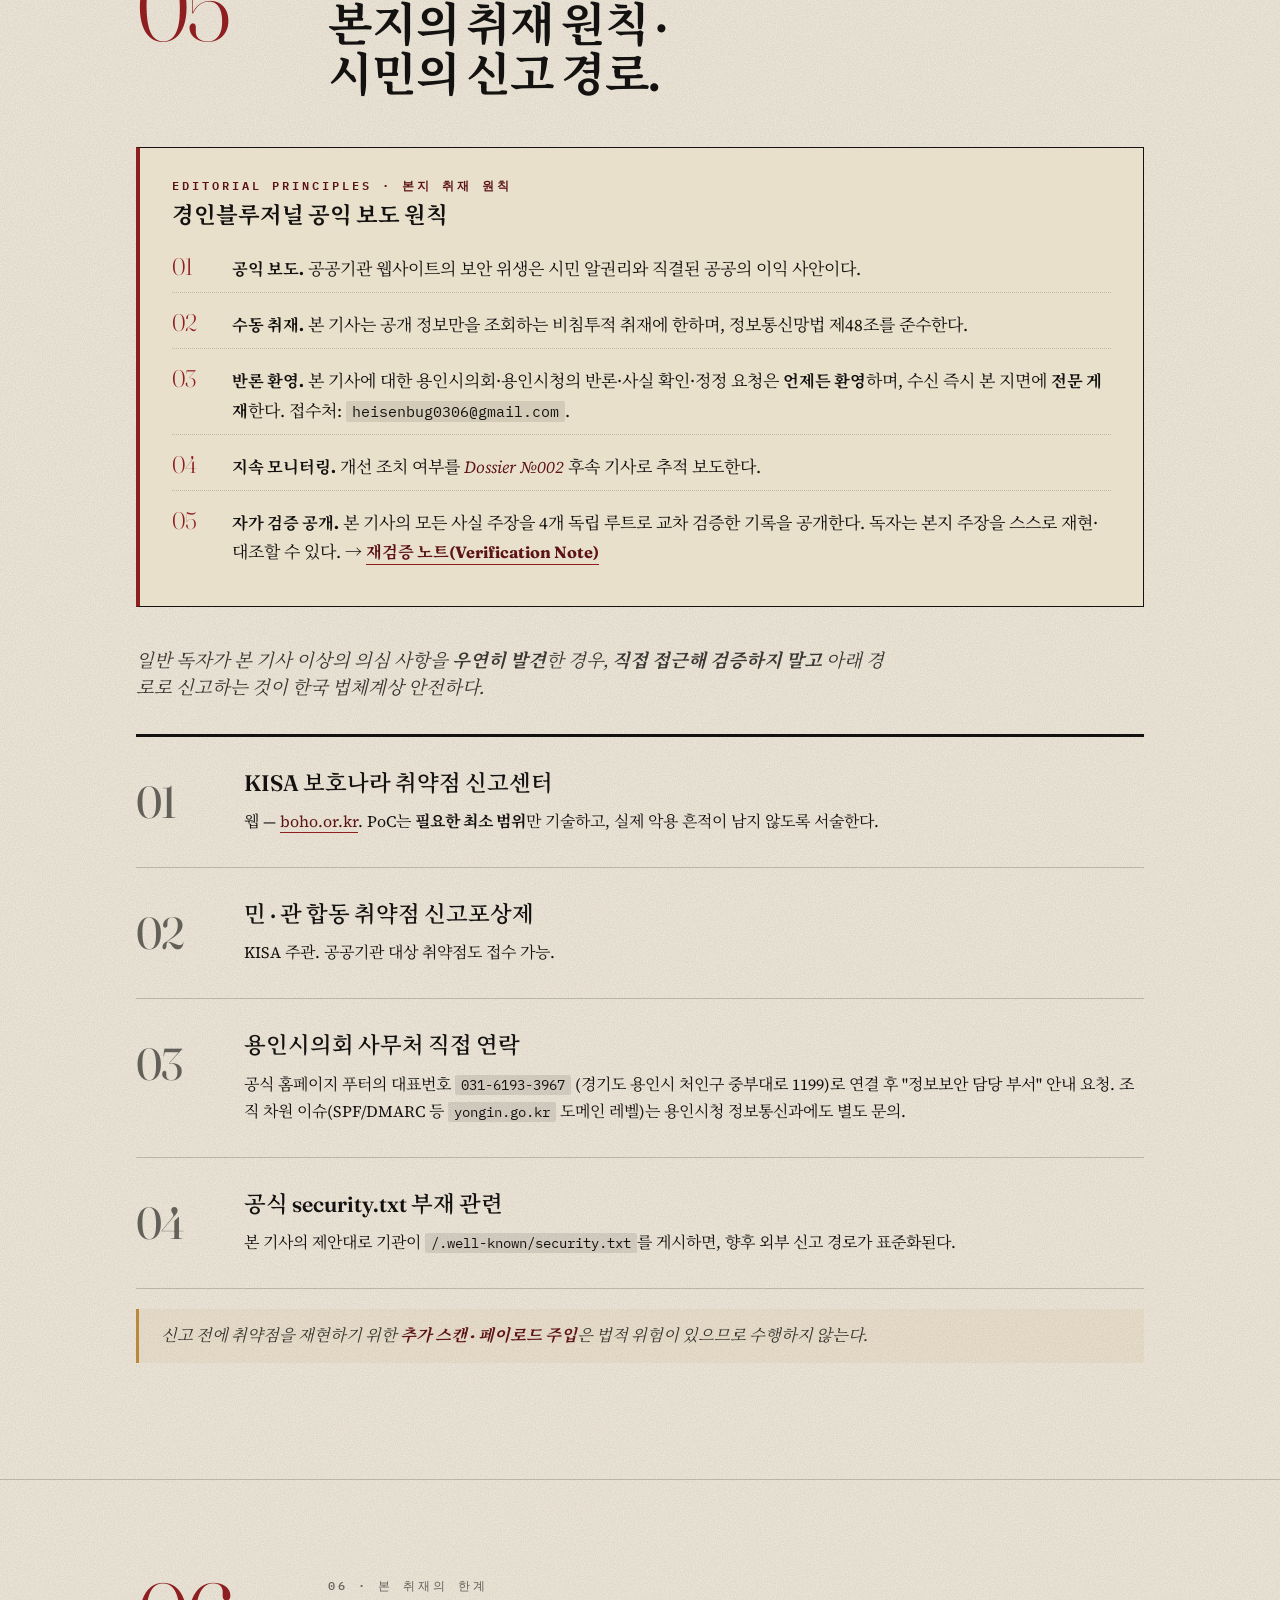
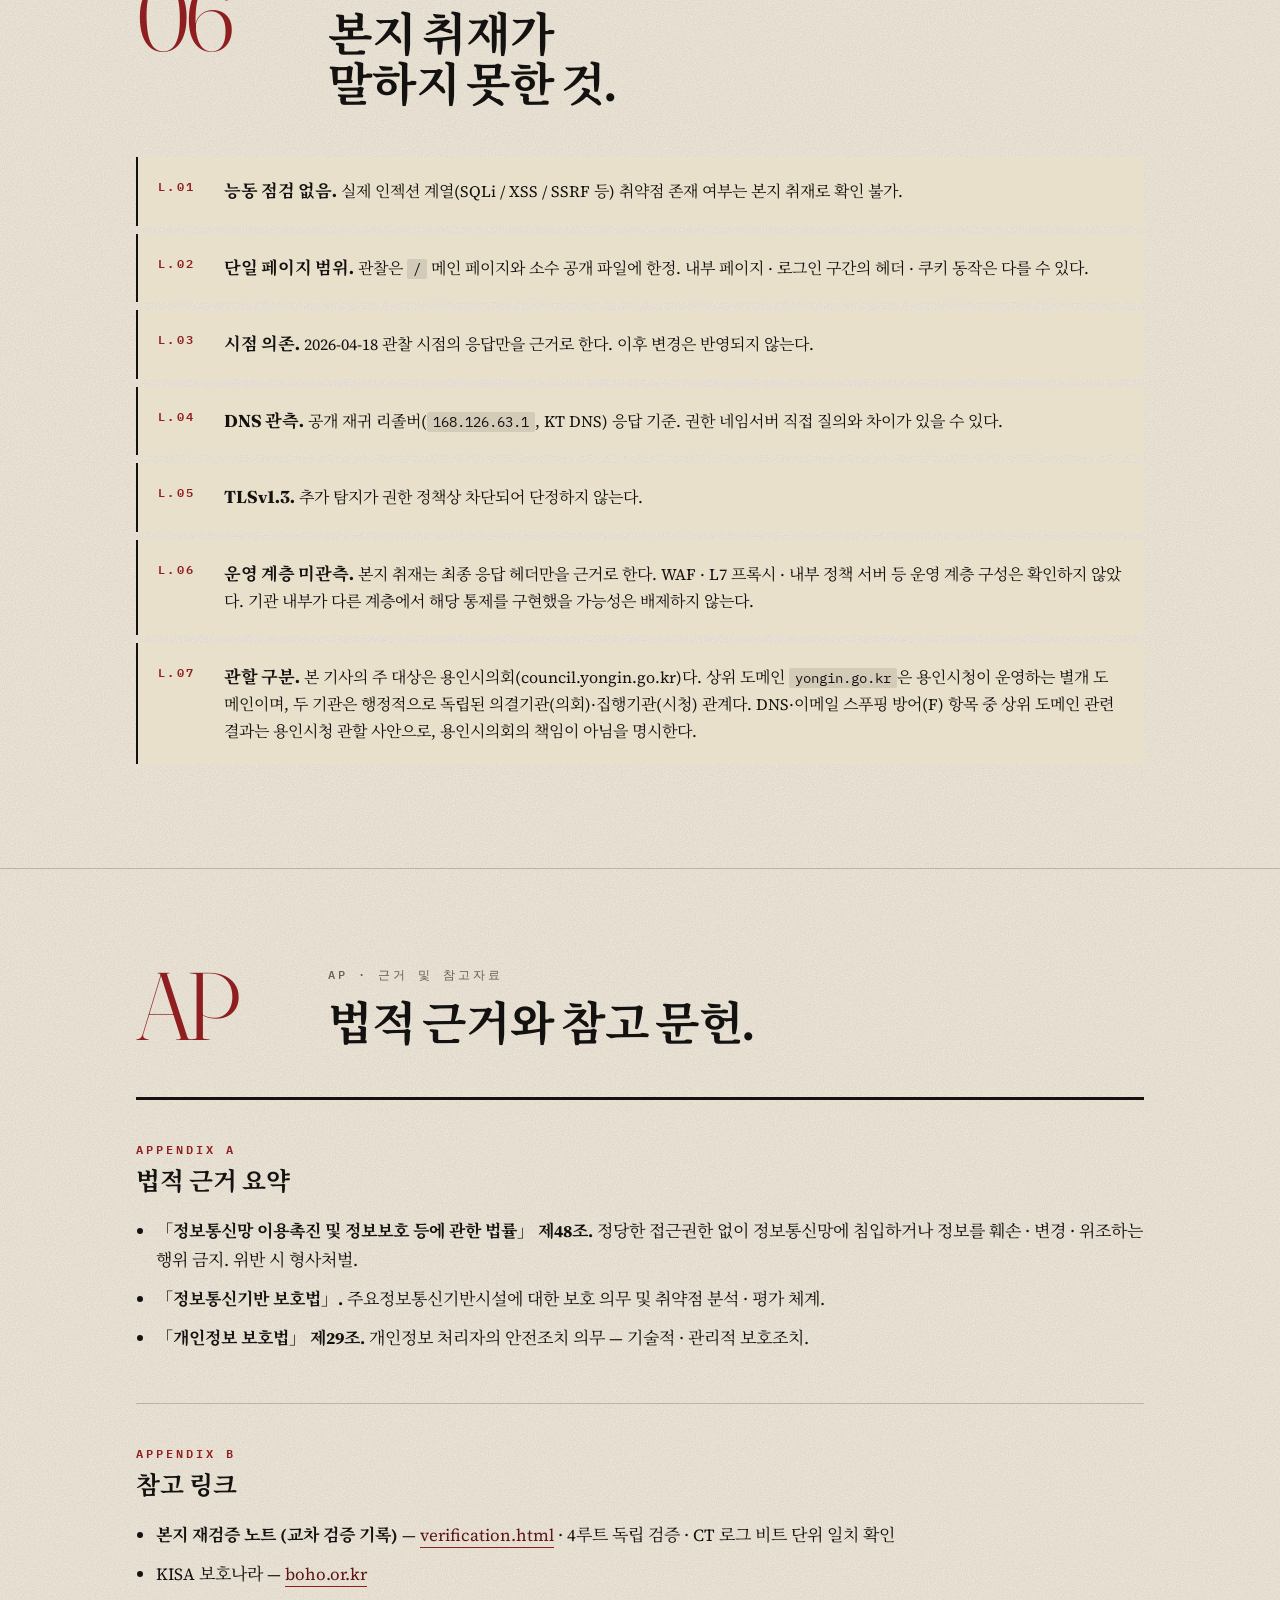
==== commit 3b3d8df1: "feat: 본 기사 ↔ 재검증 노트 상호 참조 추가 index.html 2곳에 verification.html 링크 삽입: - Section 05 Timeline: step 05 " ====
--- a/index.html
+++ b/index.html
@@ -424,6 +424,7 @@
         <li><span class="timeline__step">02</span><div><strong>수동 취재.</strong> 본 기사는 공개 정보만을 조회하는 비침투적 취재에 한하며, 정보통신망법 제48조를 준수한다.</div></li>
         <li><span class="timeline__step">03</span><div><strong>반론 환영.</strong> 본 기사에 대한 용인시의회·용인시청의 반론·사실 확인·정정 요청은 <strong>언제든 환영</strong>하며, 수신 즉시 본 지면에 <strong>전문 게재</strong>한다. 접수처: <code>heisenbug0306@gmail.com</code>.</div></li>
         <li><span class="timeline__step">04</span><div><strong>지속 모니터링.</strong> 개선 조치 여부를 <em>Dossier №002</em> 후속 기사로 추적 보도한다.</div></li>
+        <li><span class="timeline__step">05</span><div><strong>자가 검증 공개.</strong> 본 기사의 모든 사실 주장을 4개 독립 루트로 교차 검증한 기록을 공개한다. 독자는 본지 주장을 스스로 재현·대조할 수 있다. → <a href="verification.html"><strong>재검증 노트(Verification Note)</strong></a></div></li>
       </ol>
     </aside>
     <p class="section__intro">일반 독자가 본 기사 이상의 의심 사항을 <strong>우연히 발견</strong>한 경우, <strong>직접 접근해 검증하지 말고</strong> 아래 경로로 신고하는 것이 한국 법체계상 안전하다.</p>
@@ -496,6 +497,7 @@
       <div class="appendix__label">Appendix B</div>
       <h3>참고 링크</h3>
       <ul>
+        <li><strong>본지 재검증 노트 (교차 검증 기록)</strong> — <a href="verification.html">verification.html</a> · 4루트 독립 검증 · CT 로그 비트 단위 일치 확인</li>
         <li>KISA 보호나라 — <a href="https://www.boho.or.kr" target="_blank" rel="noopener noreferrer">boho.or.kr</a></li>
         <li>OWASP Top 10 (2021) — <a href="https://owasp.org/Top10/" target="_blank" rel="noopener noreferrer">owasp.org/Top10</a></li>
         <li>OWASP Secure Headers Project — <a href="https://owasp.org/www-project-secure-headers/" target="_blank" rel="noopener noreferrer">owasp.org/www-project-secure-headers</a></li>
